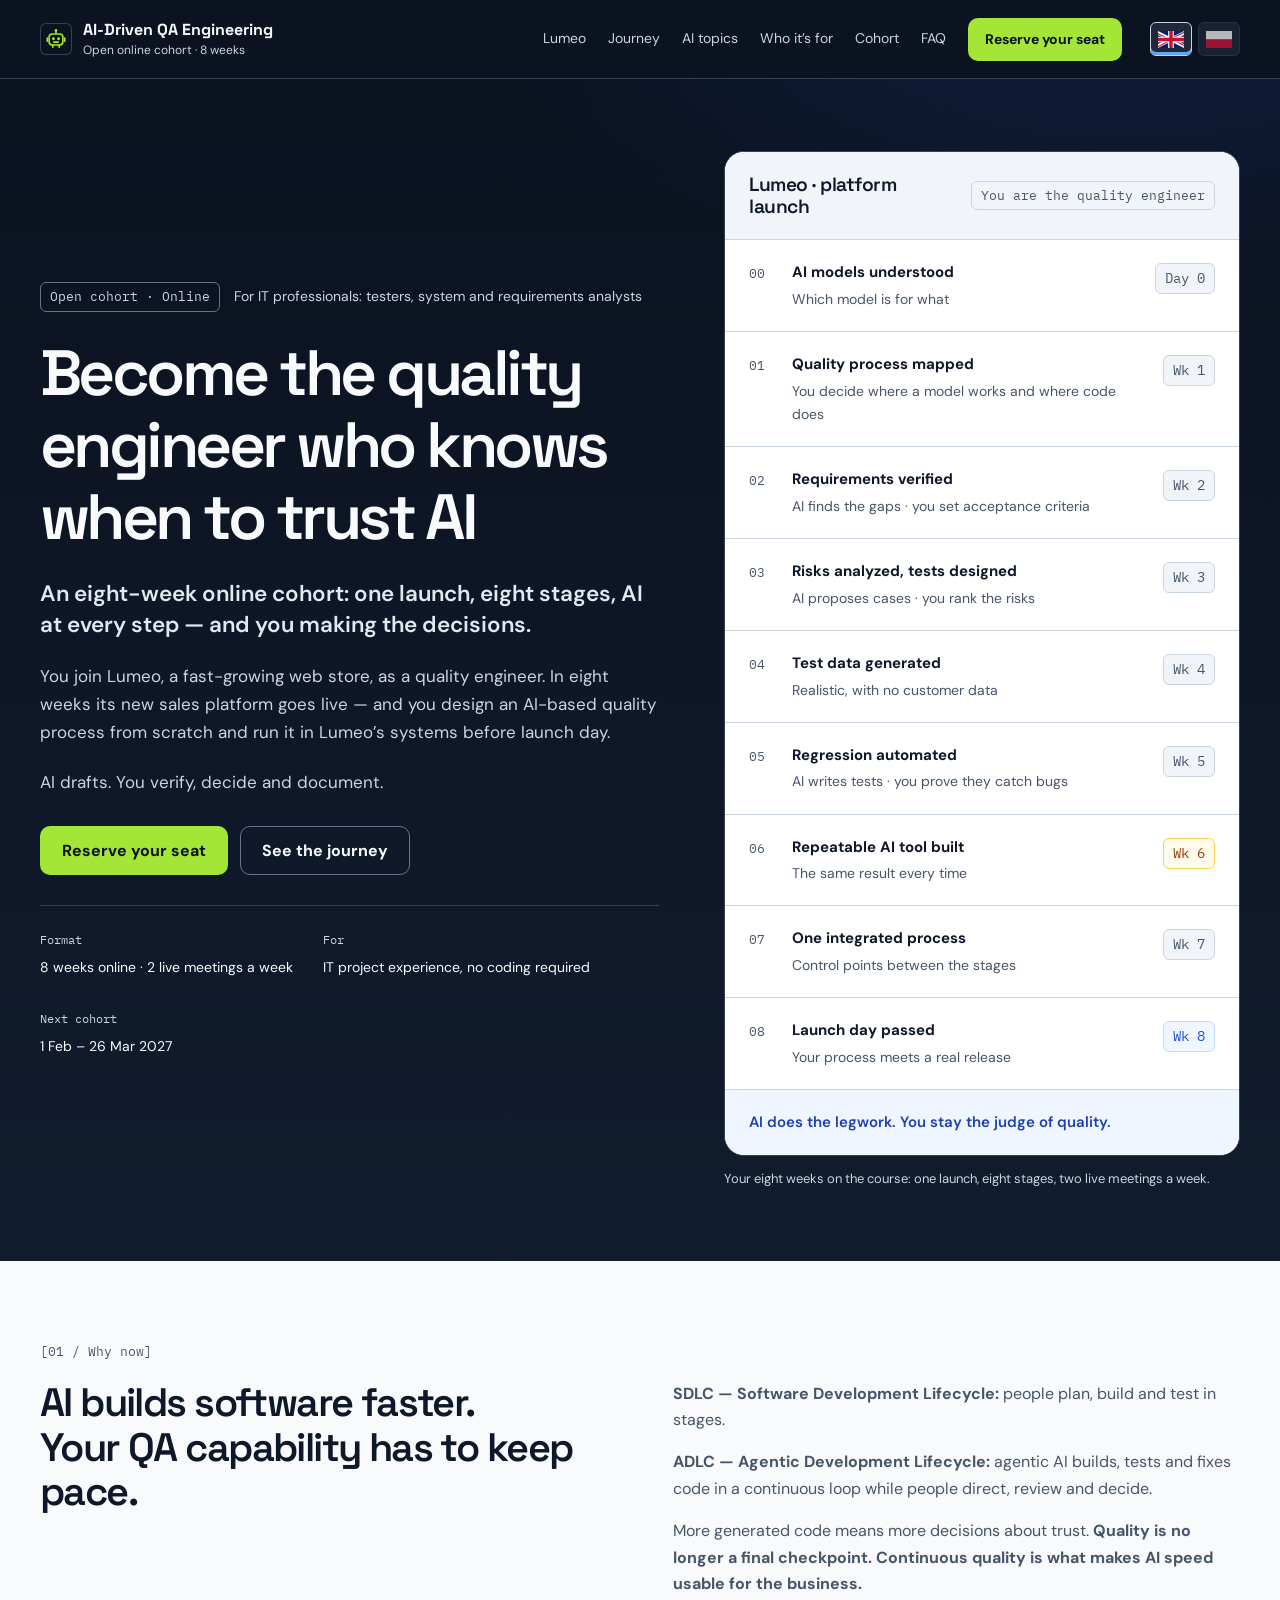
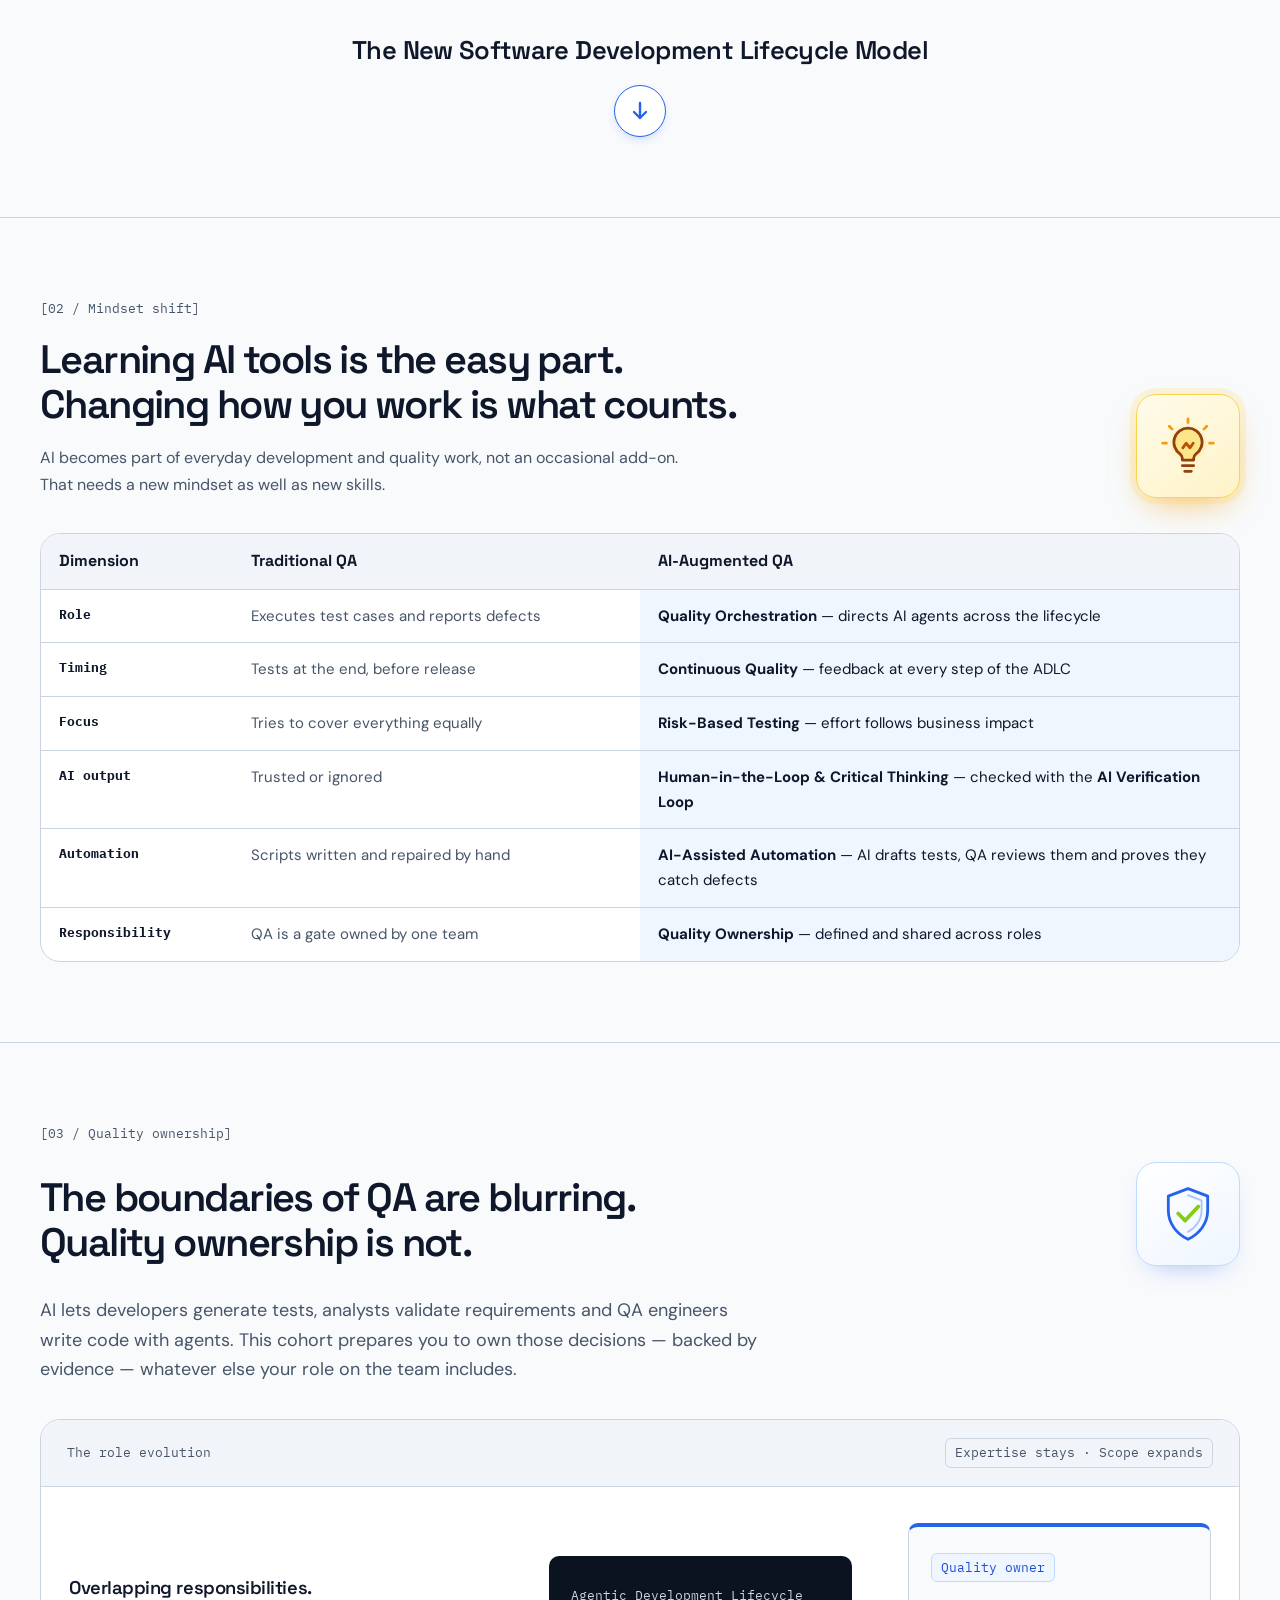
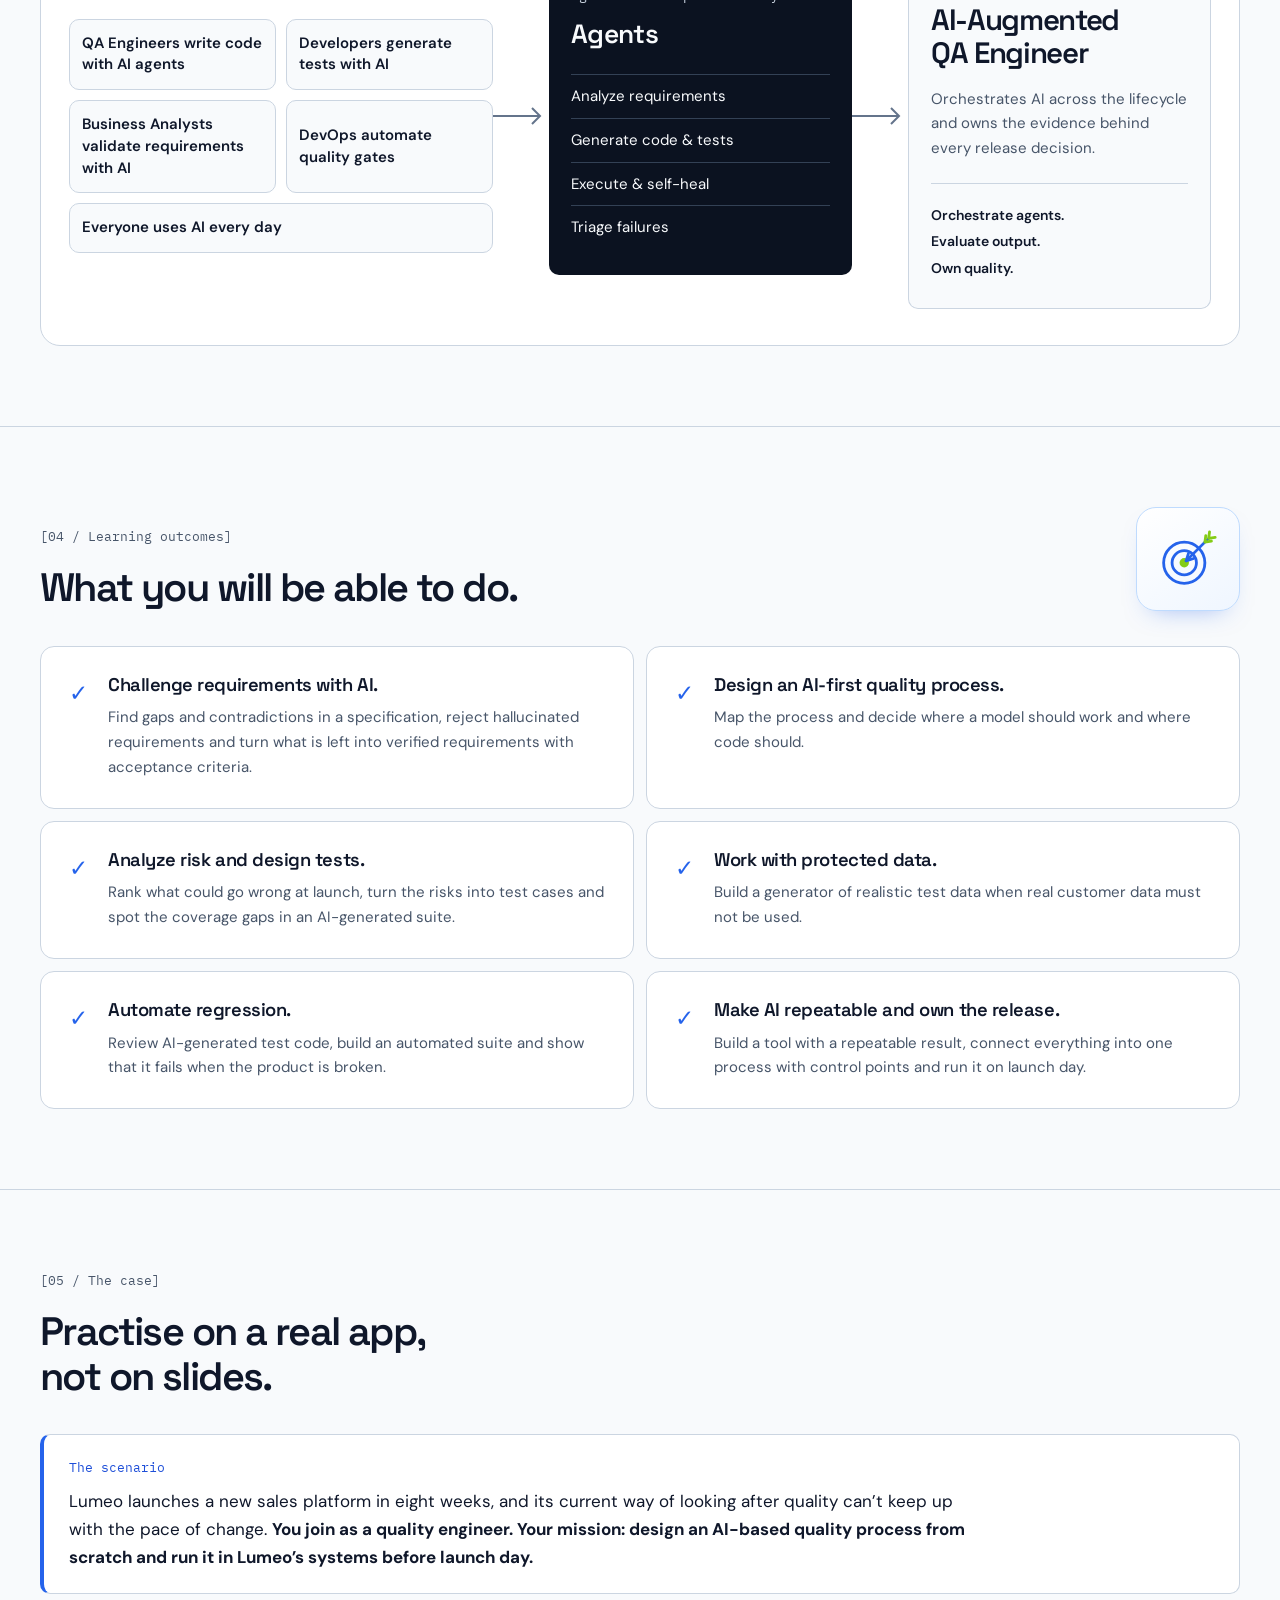
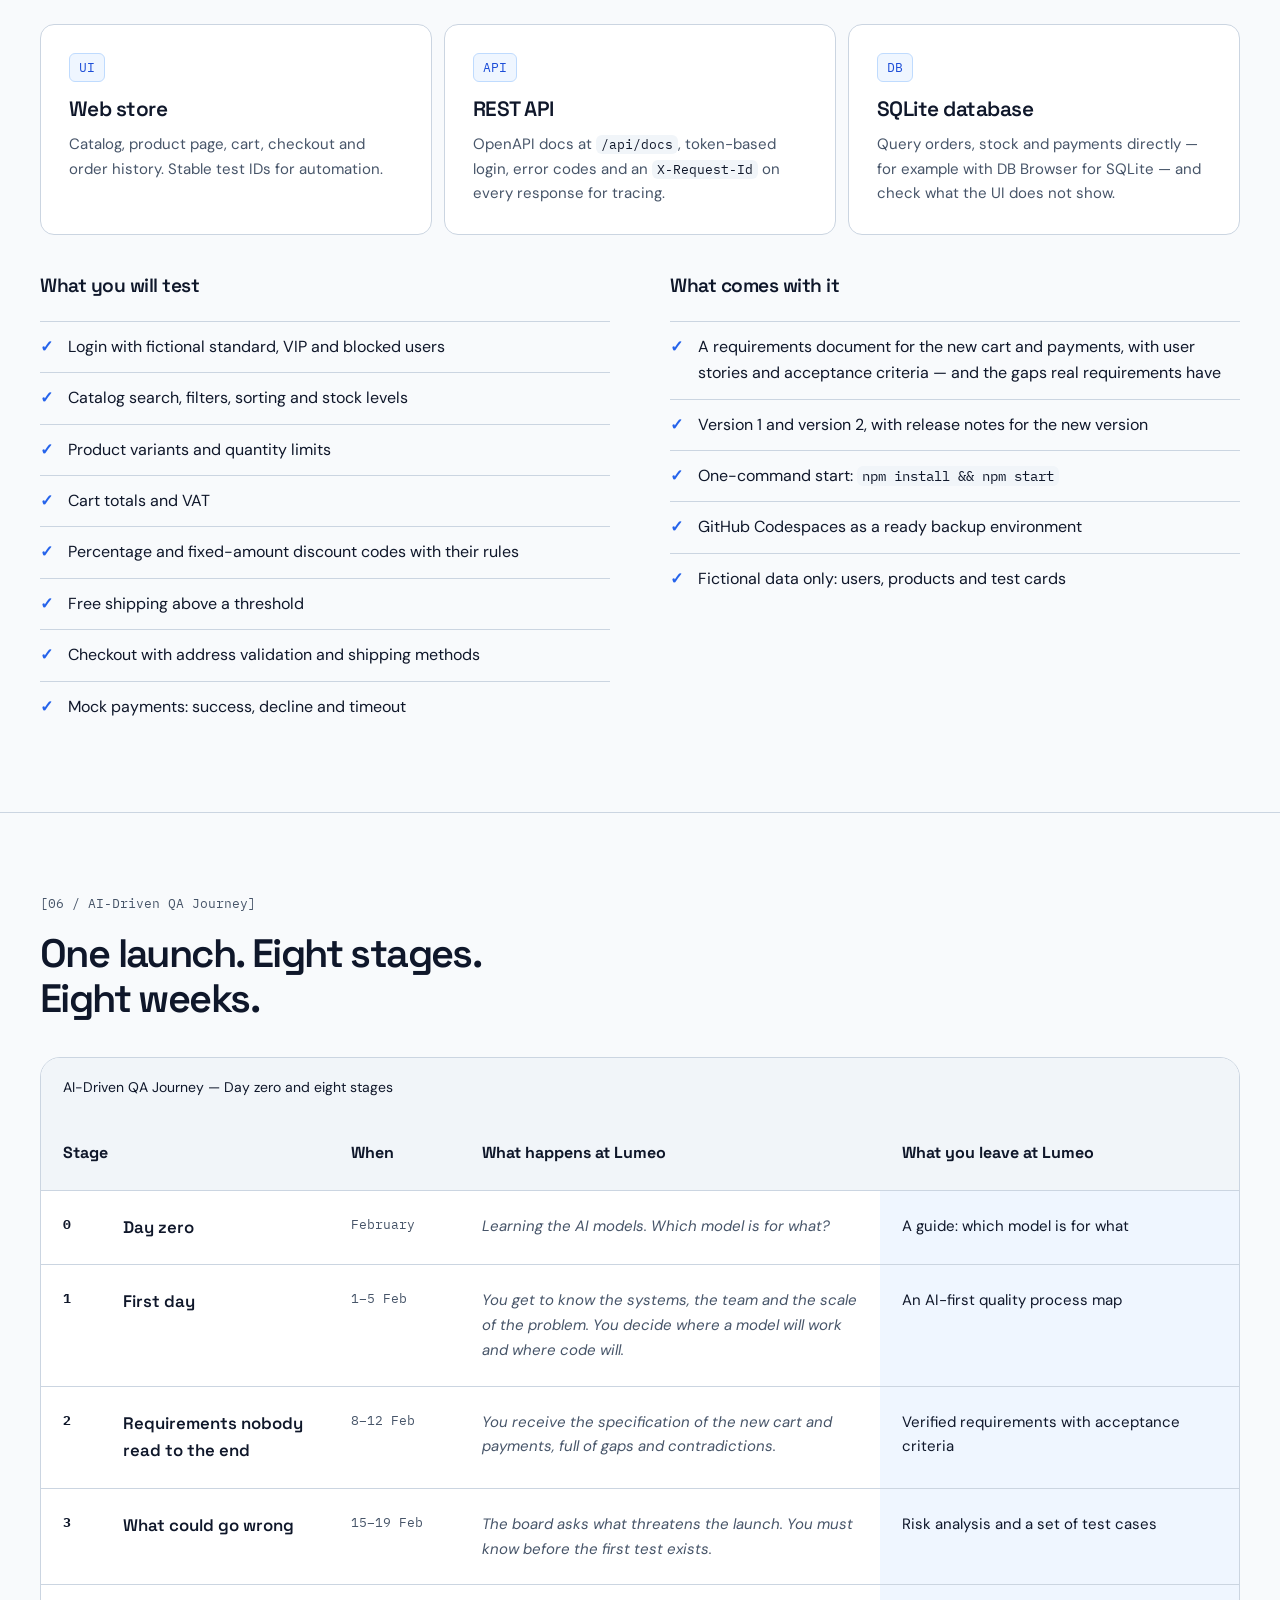
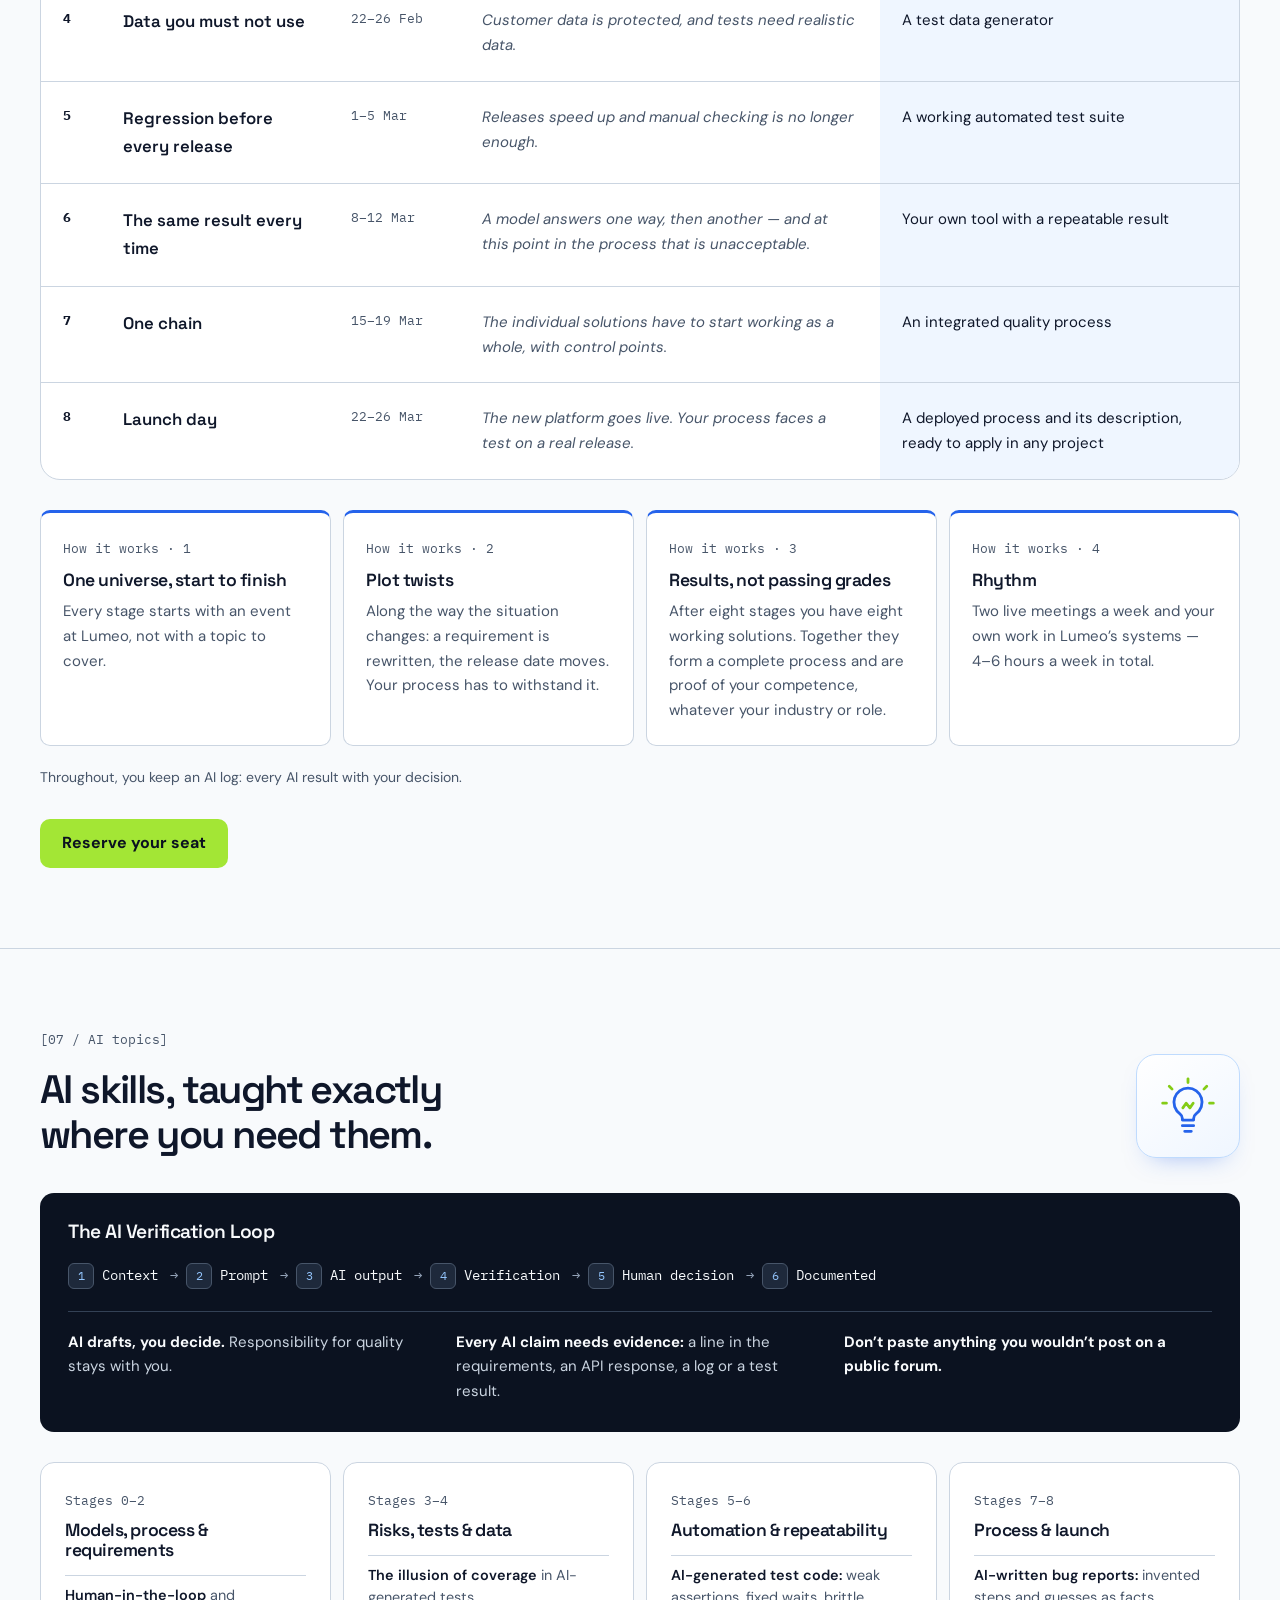
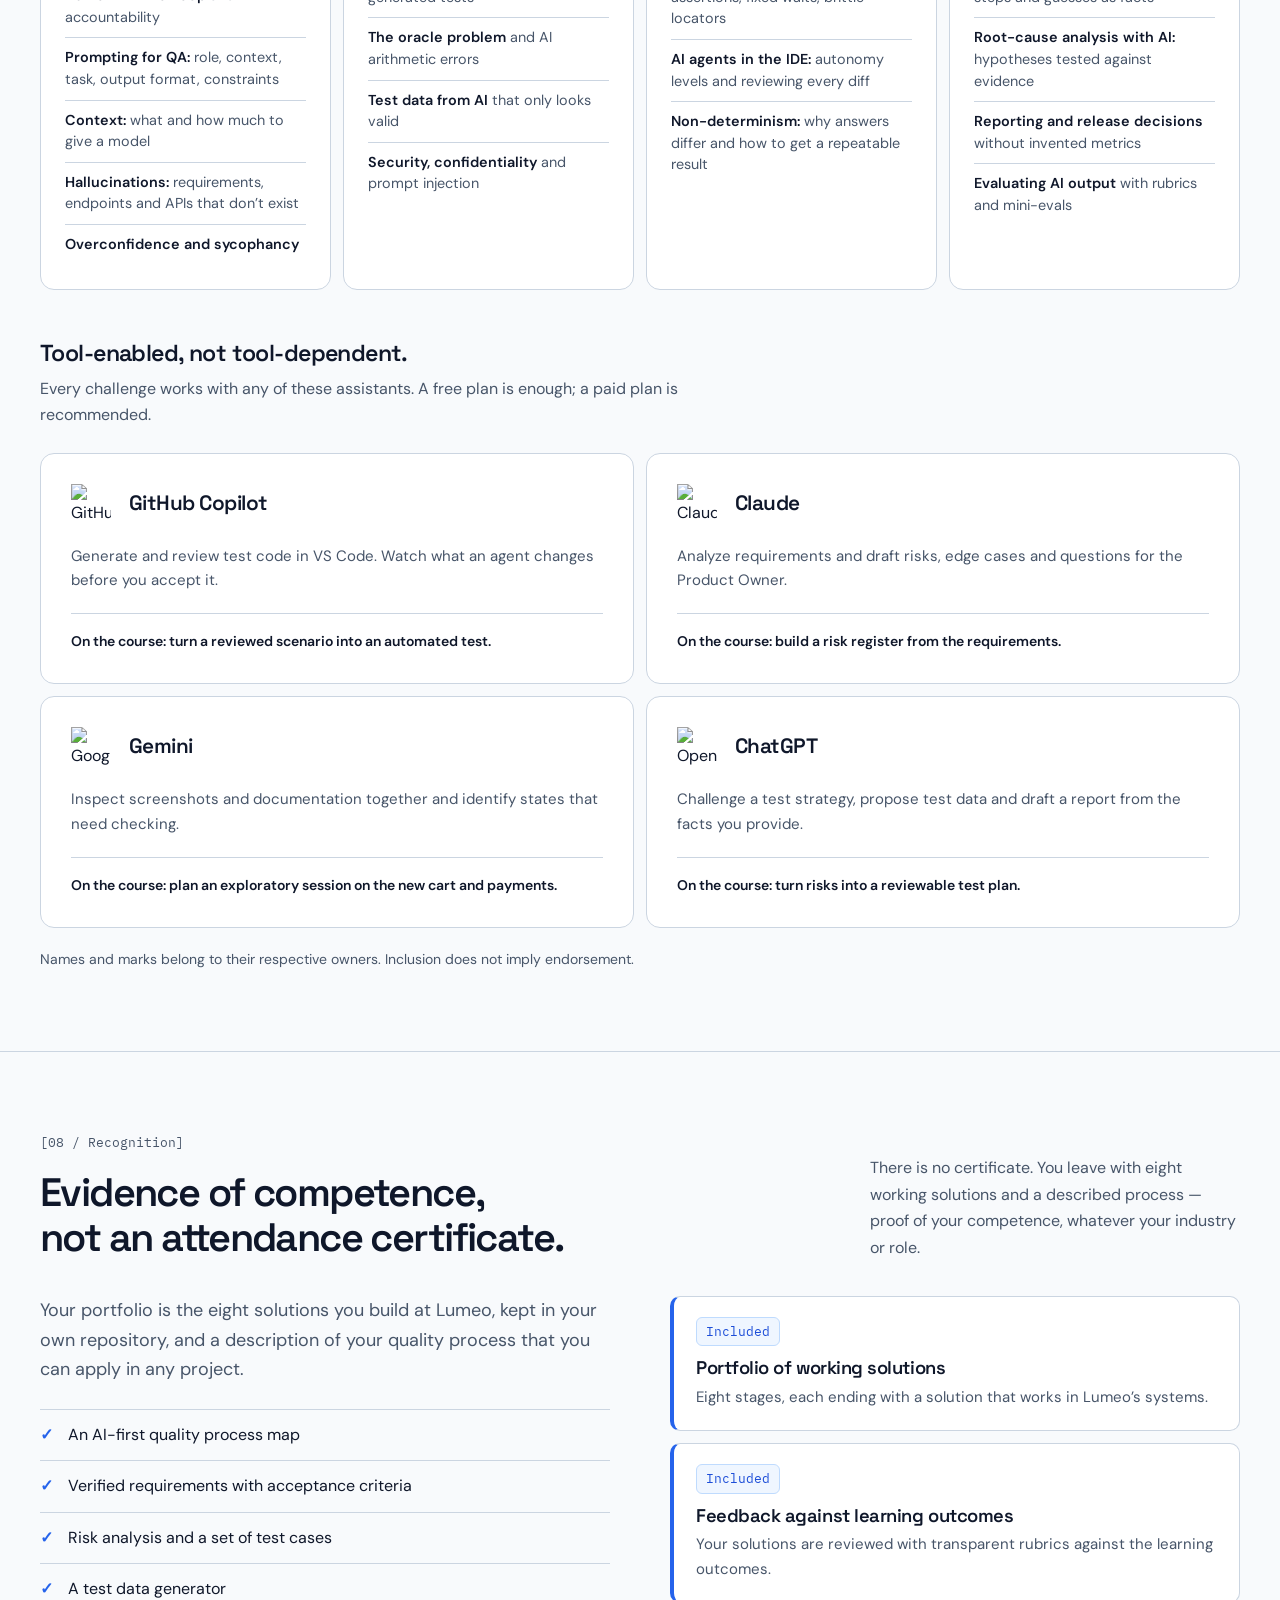
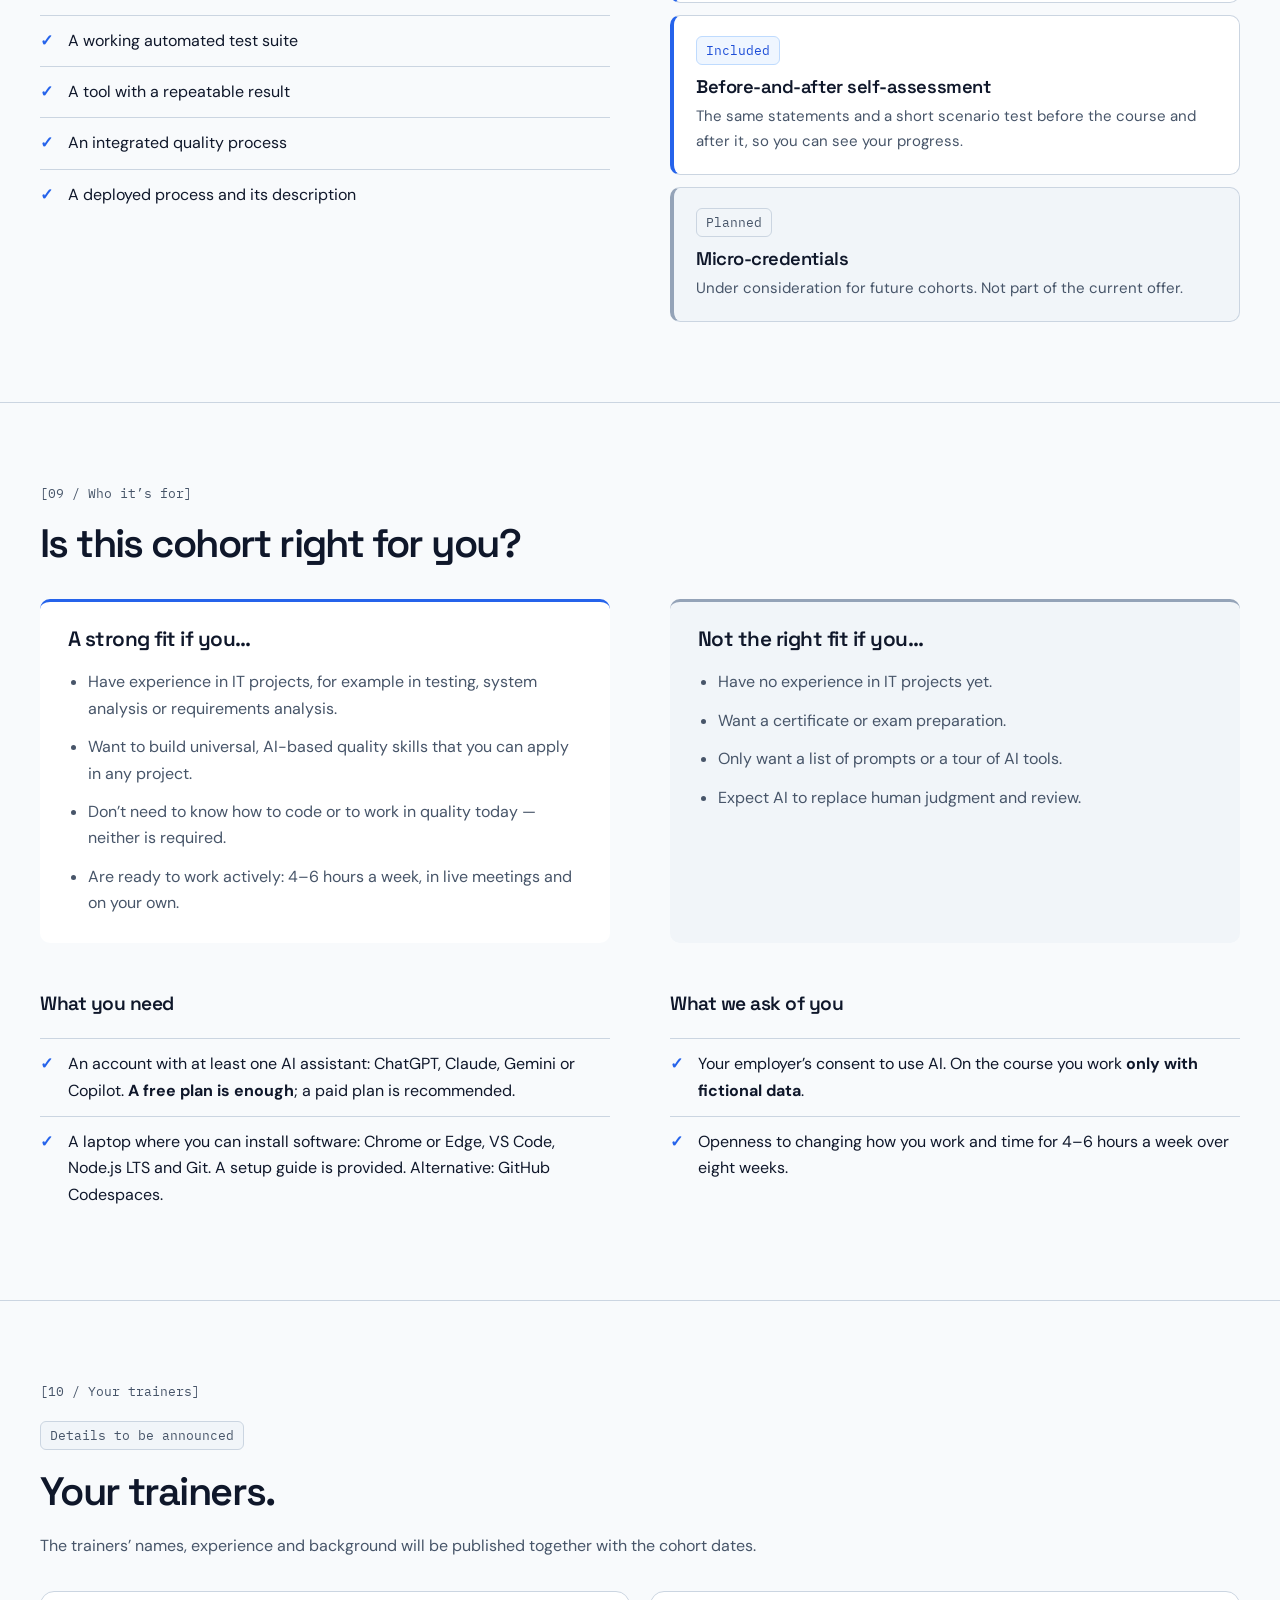
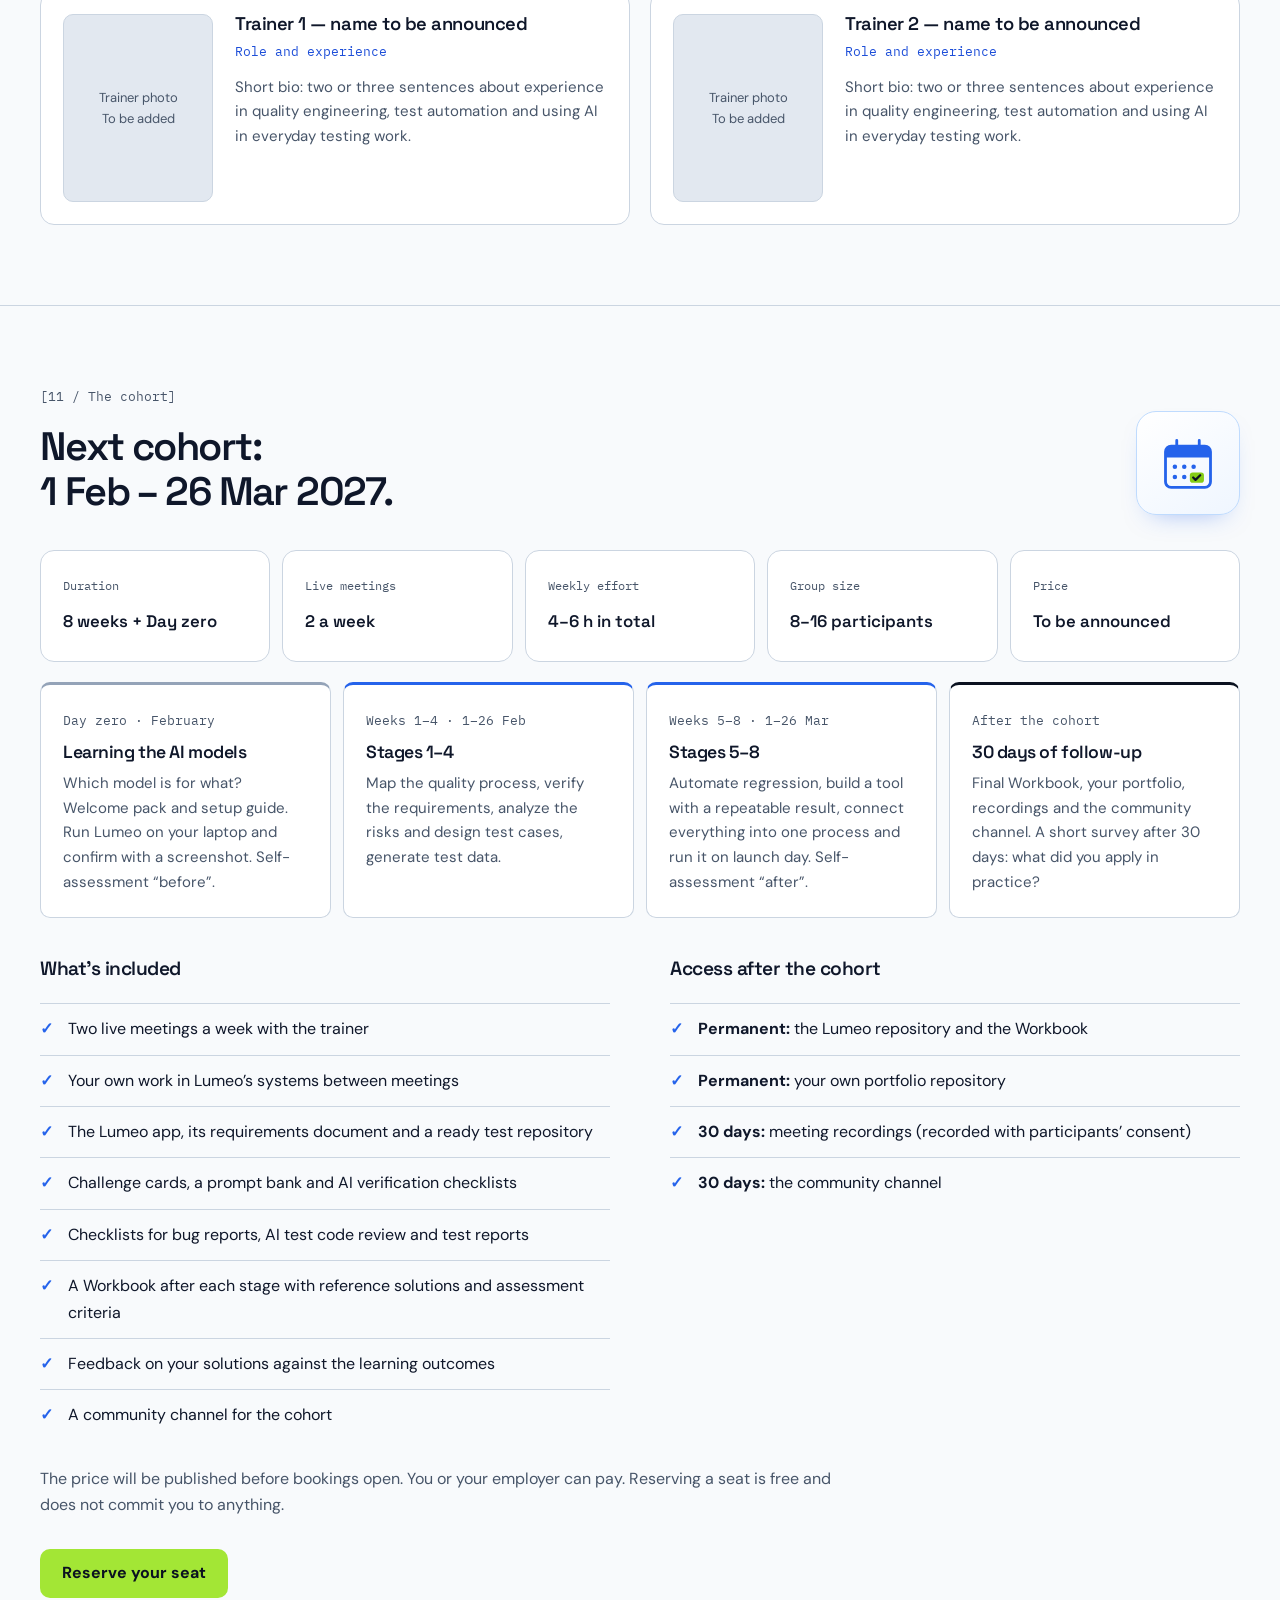
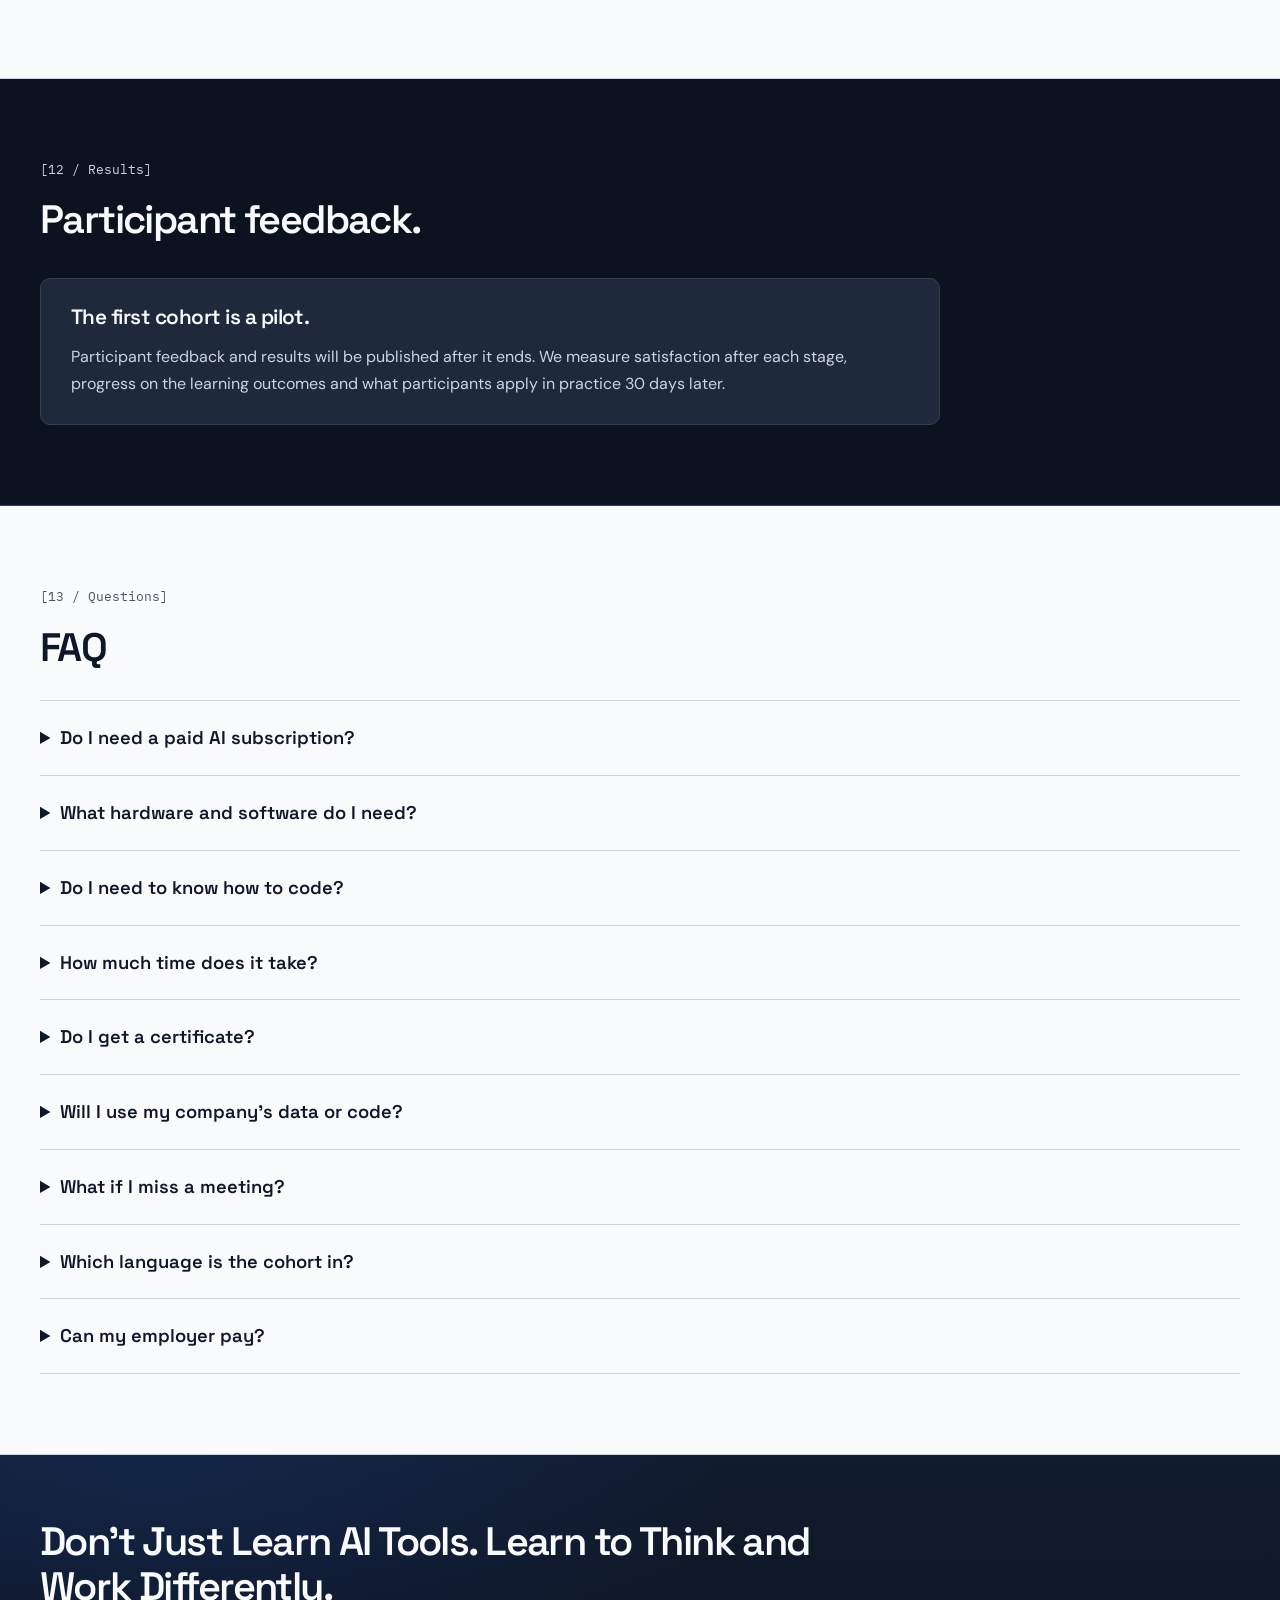
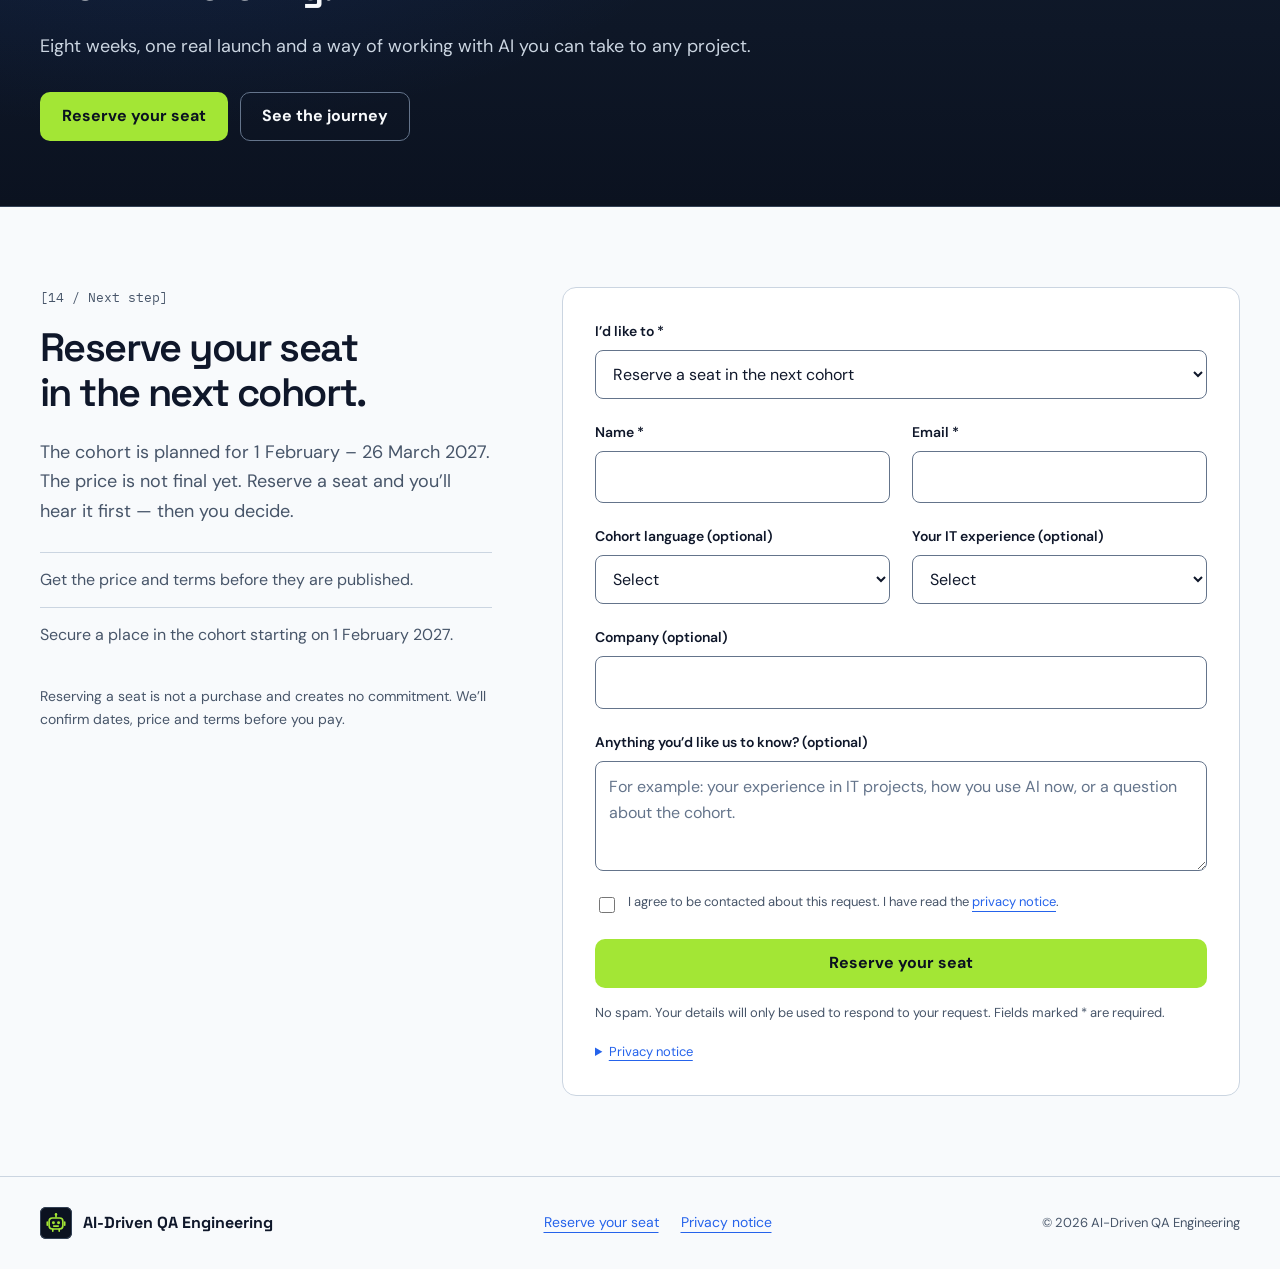
==== index.html @ 4d5a1b52 "Move mindset intro under heading; add bulb and quality icons - Mindset intro now sits under the sect" ====
<!doctype html>
<html lang="en">
<head>
<meta charset="utf-8">
<meta name="viewport" content="width=device-width,initial-scale=1">
<title>AI-Driven QA Engineering | 8-Week Online Cohort for IT Professionals</title>
<meta name="description" content="An eight-week online cohort for people with IT project experience. Join Lumeo, a fast-growing web store, as a quality engineer and build an AI-based quality process from scratch before the platform launches.">
<meta name="theme-color" content="#0B1220">
<meta property="og:title" content="AI-Driven QA Engineering — 8-week online cohort">
<meta property="og:description" content="Don’t just learn AI tools. Learn to think and work differently. One launch, eight stages and AI at every step of the quality process.">
<meta property="og:type" content="website">
<link rel="icon" type="image/svg+xml" href="data:image/svg+xml,%3Csvg xmlns='http://www.w3.org/2000/svg' viewBox='0 0 32 32'%3E%3Crect width='32' height='32' rx='7' fill='%230B1220'/%3E%3Cg fill='none' stroke='%23A3E635' stroke-width='2.2' stroke-linecap='round'%3E%3Cpath d='M16 4v4'/%3E%3Crect x='7' y='9' width='18' height='14' rx='4'/%3E%3Cpath d='M13 19h6M10 23v3M22 23v3'/%3E%3C/g%3E%3Ccircle cx='12.5' cy='15' r='1.9' fill='%23A3E635'/%3E%3Ccircle cx='19.5' cy='15' r='1.9' fill='%23A3E635'/%3E%3C/svg%3E">
<link rel="preconnect" href="https://fonts.googleapis.com">
<link rel="preconnect" href="https://fonts.gstatic.com" crossorigin>
<link href="https://fonts.googleapis.com/css2?family=DM+Sans:wght@400;500;600;700&family=Space+Grotesk:wght@400;500;600;700&family=IBM+Plex+Mono:wght@400;500&display=swap" rel="stylesheet">
<style>
:root{--navy-950:#0B1220;--navy-900:#111C2E;--slate-800:#1E293B;--slate-700:#334155;--slate-600:#475569;--slate-500:#64748B;--slate-400:#94A3B8;--slate-300:#CBD5E1;--slate-200:#E2E8F0;--slate-100:#F1F5F9;--neutral-50:#F8FAFC;--white:#FFFFFF;--ink-900:#0F172A;--blue-800:#1E40AF;--blue-700:#1D4ED8;--blue-600:#2563EB;--blue-400:#60A5FA;--blue-300:#93C5FD;--blue-200:#BFDBFE;--blue-100:#DBEAFE;--blue-50:#EFF6FF;--lime-400:#A3E635;--lime-500:#84CC16;--lime-600:#65A30D;--green-700:#15803D;--green-300:#86EFAC;--green-50:#F0FDF4;--amber-800:#92400E;--amber-700:#B45309;--amber-300:#FCD34D;--amber-50:#FFFBEB;--red-700:#B91C1C;--red-300:#FCA5A5;--red-50:#FEF2F2;--display:'Space Grotesk',sans-serif;--body:'DM Sans',sans-serif;--mono:'IBM Plex Mono',monospace;--radius-xs:6px;--radius-sm:8px;--radius-md:10px;--radius-lg:14px;--radius-xl:20px;--radius-control:var(--radius-md);--radius-input:var(--radius-sm);--transition:200ms ease}
:root,.output-board{--background-primary:var(--neutral-50);--background-secondary:var(--slate-100);--surface-primary:var(--white);--surface-secondary:var(--slate-100);--text-primary:var(--ink-900);--text-secondary:var(--slate-600);--text-inverse:var(--neutral-50);--border-default:var(--slate-300);--border-hover:var(--slate-400);--action-primary:var(--lime-400);--action-primary-hover:var(--lime-500);--action-primary-active:var(--lime-600);--action-primary-text:var(--navy-950);--action-secondary:var(--white);--action-secondary-text:var(--ink-900);--action-secondary-border:var(--slate-400);--action-secondary-hover:var(--slate-100);--action-secondary-border-hover:var(--slate-600);--action-secondary-active:var(--slate-200);--action-disabled:var(--slate-200);--action-disabled-text:var(--slate-600);--action-disabled-border:var(--slate-300);--link-default:var(--blue-600);--link-hover:var(--blue-700);--accent:var(--blue-600);--accent-strong:var(--blue-700);--accent-subtle:var(--blue-50);--accent-border:var(--blue-200);--focus-ring:var(--blue-600);--input-bg:var(--white);--input-fg:var(--ink-900);--input-placeholder:var(--slate-500);--input-border:var(--slate-500);--input-border-hover:var(--slate-600);--input-border-focus:var(--blue-600);--input-border-error:var(--red-700);--input-disabled-bg:var(--slate-100);--input-disabled-fg:var(--slate-600);--status-success:var(--green-700);--status-success-bg:var(--green-50);--status-success-border:var(--green-300);--status-warning:var(--amber-800);--status-warning-bg:var(--amber-50);--status-warning-border:var(--amber-300);--status-warning-accent:var(--amber-700);--status-error:var(--red-700);--status-error-bg:var(--red-50);--status-error-border:var(--red-300);--status-info:var(--blue-600);--status-info-bg:var(--blue-50);--status-info-border:var(--blue-300)}
.output-board{color:var(--text-primary)}
.header,.hero,.dark,.closing,.builder-engine,.human-direction,.loop-panel{--background-primary:var(--navy-950);--background-secondary:var(--navy-900);--surface-primary:var(--slate-800);--surface-secondary:var(--navy-900);--text-primary:var(--neutral-50);--text-secondary:var(--slate-300);--border-default:var(--slate-700);--border-hover:var(--slate-500);--action-secondary:transparent;--action-secondary-text:var(--neutral-50);--action-secondary-border:var(--slate-500);--action-secondary-hover:var(--slate-800);--action-secondary-border-hover:var(--slate-300);--action-secondary-active:var(--slate-700);--action-disabled:var(--slate-700);--action-disabled-text:var(--slate-300);--action-disabled-border:var(--slate-500);--link-default:var(--blue-400);--link-hover:var(--blue-300);--accent:var(--blue-400);--accent-strong:var(--blue-300);--accent-subtle:var(--slate-800);--accent-border:var(--slate-600);--focus-ring:var(--blue-400);--input-bg:var(--slate-800);--input-fg:var(--neutral-50);--input-placeholder:var(--slate-400);--input-border:var(--slate-500);--input-border-hover:var(--slate-300);--input-border-focus:var(--blue-400);--input-border-error:#F87171;--input-disabled-bg:var(--navy-900);--input-disabled-fg:var(--slate-400);--status-success:#4ADE80;--status-success-bg:#052E16;--status-success-border:#166534;--status-warning:#FBBF24;--status-warning-bg:#2A1A05;--status-warning-border:#92400E;--status-warning-accent:#F59E0B;--status-error:#F87171;--status-error-bg:#2A0E0E;--status-error-border:#991B1B;--status-info:var(--blue-400);--status-info-bg:#0F1E3D;--status-info-border:var(--blue-800);color:var(--text-primary)}
*{box-sizing:border-box}html{scroll-behavior:smooth;scroll-padding-top:100px}body{margin:0;background:var(--background-primary);color:var(--text-primary);font:400 1rem/1.65 var(--body)}h1,h2,h3,p{margin:0}h1,h2,h3{font-family:var(--display);line-height:1.13;font-weight:600;overflow-wrap:anywhere}h1{font-size:clamp(2.75rem,5vw,4.6rem);letter-spacing:-.055em}h2{font-size:clamp(2rem,3.1vw,3rem);letter-spacing:-.04em}h3{font-size:1.3rem;letter-spacing:-.025em}a{color:inherit;text-underline-offset:5px}button,input,select,textarea{font:inherit}button{cursor:pointer}img{max-width:100%}:focus-visible{outline:3px solid var(--focus-ring);outline-offset:4px}::selection{background:var(--blue-100);color:var(--ink-900)}.wrap{width:min(1240px,calc(100% - 80px));margin-inline:auto}.skip{position:fixed;top:-100px;left:20px;z-index:100;background:var(--white);color:var(--ink-900);padding:12px 20px;border-radius:var(--radius-control)}.skip:focus{top:12px}.label,.section-id,.badge{font-family:var(--mono);font-size:.8125rem}.label,.section-id{color:var(--text-secondary)}.section-id{display:block;margin-bottom:18px}.section-id::before{content:'['}.section-id::after{content:']'}.badge{display:inline-flex;align-items:center;padding:4px 9px;line-height:1.5;border:1px solid var(--border-default);white-space:nowrap}.badge.good{color:var(--accent-strong);background:var(--accent-subtle);border-color:var(--accent-border)}.badge.risk{color:var(--status-warning);background:var(--status-warning-bg);border-color:var(--status-warning-border)}.badge.neutral{color:var(--text-secondary);background:var(--surface-secondary)}.btn{display:inline-flex;align-items:center;justify-content:center;min-height:49px;padding:12px 21px;font-weight:700;line-height:1.3;text-decoration:none;border:1px solid transparent;background:var(--action-primary);color:var(--action-primary-text);border-radius:var(--radius-control);transition:background-color var(--transition),border-color var(--transition),color var(--transition)}.btn:hover{background:var(--action-primary-hover)}.btn:active{background:var(--action-primary-active)}.btn:disabled,.btn[aria-disabled="true"]{background:var(--action-disabled);color:var(--action-disabled-text);border-color:var(--action-disabled-border);cursor:not-allowed}.btn-secondary{background:var(--action-secondary);color:var(--action-secondary-text);border-color:var(--action-secondary-border)}.btn-secondary:hover{background:var(--action-secondary-hover);border-color:var(--action-secondary-border-hover)}.btn-secondary:active{background:var(--action-secondary-active)}.button-row{display:flex;flex-wrap:wrap;gap:12px;margin-top:30px}.section{padding:80px 0;border-bottom:1px solid var(--border-default)}.section-head{display:flex;gap:48px;justify-content:space-between;align-items:end;margin-bottom:35px}.section-head h2{max-width:740px}.section-head p{max-width:370px;color:var(--text-secondary)}.lede{font-size:1.125rem;color:var(--text-secondary);max-width:720px;margin-top:22px}.fine{font-size:.875rem;color:var(--text-secondary)}.split{display:grid;grid-template-columns:1fr 1fr;gap:60px}.split>*,.hero-grid>*,.contact-grid>*{min-width:0}.dark{background:var(--background-primary)}p+p{margin-top:16px}
.header{position:sticky;top:0;z-index:20;background:var(--navy-950);border-bottom:1px solid var(--border-default)}.header-inner{min-height:78px;display:flex;gap:28px;align-items:center}.brand{display:flex;align-items:center;gap:11px;text-decoration:none;font-family:var(--display);font-weight:700;line-height:1.2}.brand-symbol{display:grid;place-items:center;width:32px;height:32px;flex-shrink:0;background:var(--navy-950);color:var(--lime-400);box-shadow:inset 0 0 0 1px var(--slate-700);font-size:21px}.brand small{display:block;color:var(--text-secondary);font-size:.75rem;font-family:var(--body);font-weight:400;margin-top:4px}.nav{display:flex;align-items:center;gap:22px;flex:1}.nav-links{display:flex;gap:22px;margin-left:auto}.nav-links a{font-size:.875rem;text-decoration:none;color:var(--text-secondary);transition:color var(--transition)}.nav-links a:hover{color:var(--text-primary);text-decoration:underline}.nav-links a:active{color:var(--link-hover)}.nav .btn{font-size:.875rem;min-height:43px;padding:10px 16px}.nav-toggle{display:none;margin-left:auto;padding:9px 13px;background:transparent;color:var(--text-primary);border:1px solid var(--border-hover);border-radius:var(--radius-control);transition:background-color var(--transition),border-color var(--transition)}.nav-toggle:hover{background:var(--slate-800);border-color:var(--slate-300)}
.hero{padding:72px 0;background:radial-gradient(1100px 560px at 88% -12%,rgba(37,99,235,.18),transparent 62%),linear-gradient(180deg,var(--navy-950) 0%,var(--navy-900) 100%)}.hero-grid{display:grid;grid-template-columns:1.2fr 1fr;gap:65px;align-items:center}.hero-intake{display:flex;flex-wrap:wrap;align-items:center;gap:14px;margin-bottom:25px;color:var(--text-secondary);font-size:.875rem}.hero-intake .badge{color:var(--text-secondary);border-color:var(--border-hover);background:transparent}.hero h2{font-family:var(--body);font-size:1.4rem;line-height:1.4;letter-spacing:0;margin-top:24px;color:var(--slate-200)}.hero .lede{color:var(--text-secondary);font-size:1.0625rem}.hero-facts{display:flex;gap:30px;flex-wrap:wrap;margin:30px 0 0;padding:24px 0 0;border-top:1px solid var(--border-default)}.hero-facts dt{font-family:var(--mono);font-size:.75rem;color:var(--text-secondary)}.hero-facts dd{margin:6px 0 0;font-size:.875rem}.hero-note{font-size:.8125rem;color:var(--text-secondary);margin-top:17px}.output-board{background:var(--surface-primary);border:1px solid var(--slate-700)}.output-board header{padding:22px 24px;background:var(--surface-secondary);border-bottom:1px solid var(--border-default);display:flex;justify-content:space-between;align-items:center;gap:12px}.output-board h3{font-size:1.2rem}.board-list{padding:0;margin:0;list-style:none;counter-reset:output}.board-list li{padding:20px 24px;border-bottom:1px solid var(--border-default);display:grid;grid-template-columns:28px 1fr;gap:15px;counter-increment:output}.board-list li::before{content:counter(output,decimal-leading-zero);font-family:var(--mono);font-size:.8125rem;color:var(--text-secondary);margin-top:3px}.board-list strong{display:block;font-size:.9375rem}.board-list span{display:block;font-size:.875rem;color:var(--text-secondary);margin-top:3px}.board-result{padding:20px 24px;background:var(--accent-subtle);color:var(--blue-800);font-weight:600;font-size:.9375rem}.board-caption{margin-top:12px;font-size:.8125rem;color:var(--text-secondary)}
.why-copy{display:grid;grid-template-columns:1fr 1fr;gap:65px}.why-copy>div{color:var(--text-secondary)}.role-intro{margin-bottom:30px}.outcomes{display:grid;grid-template-columns:1fr 1fr;gap:12px;list-style:none;margin:30px 0 0;padding:0}.outcomes li{display:flex;gap:20px;padding:28px;border:1px solid var(--border-default);border-radius:var(--radius-lg);background:var(--surface-primary)}.outcomes li:last-child{grid-column:1/-1}.outcomes .check{font-size:23px;color:var(--accent);flex-shrink:0}.outcomes h3{font-size:1.15rem}.outcomes p{font-size:.9375rem;color:var(--text-secondary);margin-top:10px}.table-scroll{overflow:auto;border:1px solid var(--border-default);background:var(--surface-primary);margin-top:30px}table{border-collapse:collapse;width:100%;text-align:left;min-width:700px}caption{padding:18px 22px;background:var(--surface-secondary);text-align:left;font-size:.875rem}th,td{padding:23px 22px;border-bottom:1px solid var(--border-default);vertical-align:top}thead th{font-family:var(--display);background:var(--surface-secondary)}tbody th{width:10%;font-family:var(--mono);font-size:.8125rem}tbody td:nth-child(2){width:36%;font-family:var(--display);font-weight:600;font-size:1.05rem}tbody td:last-child{background:var(--accent-subtle);font-size:.9375rem}tbody tr:last-child>*{border-bottom:0}.curriculum-note{margin-top:20px;font-size:.875rem;color:var(--text-secondary)}
.tools{display:grid;grid-template-columns:1fr 1fr;gap:12px}.tool{padding:30px;border:1px solid var(--border-default);border-radius:var(--radius-lg);background:var(--surface-primary)}.tool-title{display:flex;align-items:center;gap:18px;margin-bottom:20px}.tool img{width:40px;height:40px;object-fit:contain;flex-shrink:0}.tool p{color:var(--text-secondary);font-size:.9375rem}.tool .use{border-top:1px solid var(--border-default);margin-top:20px;padding-top:16px;font-size:.875rem;font-weight:600}.fit-panel{border-top:3px solid var(--accent);padding:26px 28px;background:var(--surface-primary)}.fit-panel.secondary{border-color:var(--slate-400);background:var(--surface-secondary)}.fit-panel h3{margin-bottom:18px}.fit-panel ul{margin:0;padding-left:20px;color:var(--text-secondary)}.fit-panel li{margin-top:12px}.trainers-head{max-width:760px}.trainers-head .badge{margin-bottom:20px}.trainers-head p{margin-top:18px;color:var(--text-secondary)}.trainers{display:grid;grid-template-columns:1fr 1fr;gap:20px;margin-top:32px}.trainer{display:grid;grid-template-columns:150px 1fr;gap:22px;align-items:start;padding:22px;background:var(--surface-primary);border:1px solid var(--border-default);border-radius:var(--radius-lg)}.trainer .photo-slot{aspect-ratio:4/5;width:100%;max-width:none;padding:12px;font-size:.8125rem}.trainer h3{font-size:1.15rem}.trainer-role{margin-top:6px;font-family:var(--mono);font-size:.8125rem;color:var(--accent-strong)}.trainer-copy p:last-child{margin-top:12px;color:var(--text-secondary);font-size:.9375rem}.head-icon{flex-shrink:0;display:grid;place-items:center;width:104px;height:104px;border-radius:var(--radius-xl);background:linear-gradient(145deg,var(--white) 0%,var(--blue-50) 100%);border:1px solid var(--blue-200);color:var(--blue-600);box-shadow:0 12px 26px -16px rgba(37,99,235,.5)}.head-icon svg{width:60px;height:60px}.section-head .head-lede{margin-top:18px;max-width:640px;color:var(--text-secondary)}.head-icon--glow{background:linear-gradient(145deg,#FFFBEB 0%,#FEF3C7 100%);border-color:#FCD34D;color:#92400E;box-shadow:0 0 0 6px rgba(252,211,77,.18),0 14px 34px -12px rgba(245,158,11,.65);animation:bulb-pulse 2.8s ease-in-out infinite}.head-icon--glow .bulb-halo{transform-origin:32px 29px;animation:bulb-halo 2.8s ease-in-out infinite}@keyframes bulb-pulse{0%,100%{box-shadow:0 0 0 6px rgba(252,211,77,.14),0 14px 34px -12px rgba(245,158,11,.55)}50%{box-shadow:0 0 0 12px rgba(252,211,77,.26),0 18px 44px -10px rgba(245,158,11,.8)}}@keyframes bulb-halo{0%,100%{opacity:.7;transform:scale(.92)}50%{opacity:1;transform:scale(1.06)}}@media(prefers-reduced-motion:reduce){.head-icon--glow,.head-icon--glow .bulb-halo{animation:none}}.hi-accent-fill{fill:var(--lime-500)}.hi-accent-stroke{stroke:var(--lime-500)}.photo-slot{aspect-ratio:4/5;background:var(--slate-200);border:1px solid var(--border-default);display:grid;place-items:center;color:var(--text-secondary);font-size:.9375rem;text-align:center;padding:20px}.launch-facts{display:grid;grid-template-columns:repeat(5,1fr);gap:12px;margin:30px 0 0}.launch-facts>div{padding:25px 22px;border:1px solid var(--border-default);border-radius:var(--radius-lg);background:var(--surface-primary)}.launch-facts dt{font-family:var(--mono);font-size:.75rem;color:var(--text-secondary);margin-bottom:12px}.launch-facts dd{margin:0;font-family:var(--display);font-size:1.05rem;font-weight:600}.pricing-note{margin-top:25px;max-width:800px;color:var(--text-secondary)}.feedback-pending{padding:27px 30px;border:1px solid var(--border-default);background:var(--surface-primary);max-width:900px}.feedback-pending h3{margin-bottom:15px}.feedback-pending p{color:var(--text-secondary)}.faq-list{border-top:1px solid var(--border-default)}.faq-list details{border-bottom:1px solid var(--border-default);padding:24px 0}.faq-list summary{cursor:pointer;font-family:var(--display);font-size:1.15rem;font-weight:600;line-height:1.4;transition:color var(--transition)}.faq-list summary:hover{color:var(--link-default)}.faq-list p{max-width:850px;color:var(--text-secondary);margin-top:18px}.closing{padding:65px 0;background:radial-gradient(900px 420px at 12% 0%,rgba(37,99,235,.14),transparent 65%),linear-gradient(180deg,var(--navy-900) 0%,var(--navy-950) 100%);border-bottom:1px solid var(--border-default)}.closing .lede{color:var(--text-secondary)}.closing h2{max-width:850px}
.contact-grid{display:grid;grid-template-columns:.8fr 1.2fr;gap:70px}.contact-points{margin:25px 0 0;padding:0;list-style:none;color:var(--text-secondary)}.contact-points li{padding:14px 0;border-top:1px solid var(--border-default)}.form{border:1px solid var(--border-default);padding:32px;background:var(--surface-primary)}.form-grid{display:grid;grid-template-columns:1fr 1fr;gap:22px}.field{display:flex;flex-direction:column;gap:7px}.field label{font-size:.875rem;font-weight:600;color:var(--text-primary)}.field input,.field select,.field textarea{width:100%;min-width:0;padding:12px 13px;min-height:48px;border:1px solid var(--input-border);background:var(--input-bg);color:var(--input-fg);border-radius:var(--radius-input);transition:border-color var(--transition),background-color var(--transition)}.field input::placeholder,.field textarea::placeholder{color:var(--input-placeholder);opacity:1}.field :is(input,select,textarea):hover{border-color:var(--input-border-hover)}.field :is(input,select,textarea):focus-visible{border-color:var(--input-border-focus);outline-offset:2px}.field :is(input,select,textarea):user-invalid,.field :is(input,select,textarea)[aria-invalid="true"]{border-color:var(--input-border-error)}.field :is(input,select,textarea):disabled{background:var(--input-disabled-bg);color:var(--input-disabled-fg);border-color:var(--border-default);cursor:not-allowed}.field textarea{resize:vertical;min-height:110px}.field-wide{grid-column:1/-1}.consent{display:flex;align-items:start;gap:10px;font-size:.8125rem;margin-top:20px;color:var(--text-secondary)}.consent input{margin-top:6px;accent-color:var(--blue-600);width:16px;height:16px;flex-shrink:0}.form .btn{width:100%;margin-top:23px}.form-note{font-size:.8125rem;color:var(--text-secondary);margin-top:14px}.form-message{padding:15px;font-size:.9375rem;margin-top:20px;border:1px solid var(--border-default)}.form-message.error{color:var(--status-error);background:var(--status-error-bg);border-color:var(--status-error-border);border-left-width:4px}.form-message.success{color:var(--status-success);background:var(--status-success-bg);border-color:var(--status-success-border);border-left-width:4px}.form-message:empty{display:none}.form button:disabled{cursor:progress}.honeypot{display:none!important}.privacy{margin-top:18px;font-size:.8125rem;color:var(--text-secondary)}.privacy summary{cursor:pointer;color:var(--link-default);text-decoration:underline;text-underline-offset:4px}.privacy summary:hover{color:var(--link-hover)}.privacy a,.consent a,.footer-links a{color:var(--link-default);transition:color var(--transition)}.privacy a:hover,.consent a:hover,.footer-links a:hover{color:var(--link-hover)}.privacy p{margin-top:12px}.footer{padding:30px 0}.footer-inner{display:flex;justify-content:space-between;align-items:center;gap:25px}.footer-links{display:flex;gap:22px;font-size:.875rem}.footer .fine{font-size:.8125rem}
@media(max-width:1180px){.wrap{width:calc(100% - 56px)}.hero-grid{gap:40px}.nav-links{gap:15px}.brand small{display:none}.launch-facts{grid-template-columns:repeat(3,1fr)}}
@media(max-width:980px){.nav-toggle{display:block}.nav{display:none;position:absolute;top:100%;left:0;right:0;padding:24px 28px;background:var(--background-secondary);border-bottom:1px solid var(--border-default);box-shadow:0 12px 24px rgba(2,6,23,.35)}.nav.is-open{display:flex;align-items:start;flex-direction:column}.nav-links{display:grid;grid-template-columns:1fr 1fr;gap:0;margin:0;width:100%}.nav-links a{padding:10px 0;font-size:1rem}.hero-grid{grid-template-columns:1fr 1fr;gap:30px}.section{padding:60px 0}.section-head{gap:30px}.split,.why-copy{gap:30px}.contact-grid{grid-template-columns:1fr;gap:35px}.trainers{grid-template-columns:1fr}}
@media(max-width:720px){.wrap{width:calc(100% - 36px)}.header-inner{min-height:68px}.brand{font-size:.9375rem}.brand small{display:block;font-size:.6875rem}.hero{padding:42px 0}.hero-grid,.split,.why-copy{grid-template-columns:1fr}.hero h2{font-size:1.2rem}.hero-grid{gap:35px}.hero-facts{gap:20px}.section{padding:50px 0}.section-head{display:block}.section-head p{margin-top:20px;max-width:none}.outcomes{grid-template-columns:1fr}.outcomes li:last-child{grid-column:auto}.outcomes li{padding:23px}.tools{grid-template-columns:1fr}.tool{padding:25px}.trainer{grid-template-columns:110px 1fr;gap:16px;padding:18px}.head-icon{width:84px;height:84px;margin-top:20px}.head-icon svg{width:48px;height:48px}.launch-facts{grid-template-columns:1fr 1fr}.launch-facts>div{padding:22px}.form{padding:24px}.footer-inner{align-items:start;flex-direction:column}.closing{padding:45px 0}.feedback-pending{padding:24px}}
@media(max-width:430px){.form-grid{grid-template-columns:1fr}.form{padding:20px}.button-row{flex-direction:column;align-items:stretch}.button-row .btn{width:100%}.nav-links{grid-template-columns:1fr}.hero-facts{display:grid;grid-template-columns:1fr 1fr}.output-board header{align-items:start;flex-direction:column}.board-list li{padding:18px}.launch-facts dd{font-size:.9375rem}.brand{font-size:.875rem}}
@media(prefers-reduced-motion:reduce){html{scroll-behavior:auto}*,*::before,*::after{animation:none!important;transition:none!important}}
    .builder-map,.delivery-map{margin:34px 0 0;border:1px solid var(--border-default);background:var(--surface-primary)}.builder-map-top{display:flex;align-items:center;justify-content:space-between;gap:16px;padding:18px 26px;border-bottom:1px solid var(--border-default);background:var(--surface-secondary)}.builder-map-body{display:grid;grid-template-columns:minmax(0,1.4fr) 56px minmax(0,1fr) 56px minmax(0,1fr);align-items:center;padding:36px 28px}.role-inputs h3{margin-bottom:20px;font-size:1.15rem}.role-matrix{display:grid;grid-template-columns:1fr 1fr;gap:10px;list-style:none;margin:0;padding:0}.role-matrix li{display:flex;align-items:center;padding:13px 12px;min-height:66px;font-size:.9375rem;font-weight:600;line-height:1.45;border:1px solid var(--border-default);background:var(--background-primary)}.role-matrix li:last-child{grid-column:1/-1;min-height:50px}.map-arrow{width:56px;height:40px;color:var(--slate-500)}.builder-engine{background:var(--navy-950);padding:26px 22px;min-width:0}.builder-engine h3{margin:12px 0 24px;font-size:1.65rem}.builder-engine ul{margin:0;padding:0;list-style:none}.builder-engine li{padding:9px 0;border-top:1px solid var(--border-default);font-size:.9375rem}.builder-result{padding:26px 22px;border:1px solid var(--border-default);border-top:4px solid var(--accent);background:var(--background-primary);min-width:0}.builder-result h3{font-size:clamp(1.65rem,2.3vw,2.1rem);margin:22px 0 16px;letter-spacing:-.045em}.builder-result p{color:var(--text-secondary);font-size:.9375rem}.builder-result>div span{display:block}.builder-result>div{font-size:.875rem;font-weight:600;line-height:1.9;border-top:1px solid var(--border-default);padding-top:18px;margin-top:22px}.builder-map figcaption,.delivery-map figcaption{padding:17px 26px;border-top:1px solid var(--border-default);font-size:.875rem;color:var(--text-secondary);background:var(--background-primary)}
    .delivery-lane{padding:30px}.delivery-lane+.delivery-lane{border-top:1px solid var(--border-default)}.lane-heading{display:flex;align-items:center;justify-content:space-between;gap:25px;margin-bottom:28px}.lane-heading h3{margin-top:9px;font-size:1.45rem}.flow-steps{display:flex;gap:34px;list-style:none;margin:0;padding:0}.flow-steps li{position:relative;flex:1;min-width:0;padding:20px 17px;background:var(--background-primary);border:1px solid var(--border-default)}.flow-steps li:not(:last-child)::after{content:'';position:absolute;left:calc(100% + 5px);top:50%;width:25px;height:20px;transform:translateY(-50%);background:url("data:image/svg+xml,%3Csvg xmlns='http://www.w3.org/2000/svg' viewBox='0 0 25 20'%3E%3Cpath d='M0 10H22M16 4L22 10L16 16' fill='none' stroke='%2364748B' stroke-width='1.7'/%3E%3C/svg%3E") center/contain no-repeat}.flow-steps strong{display:block;font-family:var(--display);font-size:1.12rem;line-height:1.3;margin:15px 0 9px;overflow-wrap:anywhere}.flow-steps small{display:block;color:var(--text-secondary);font-size:.875rem;line-height:1.5}.step-label{font-family:var(--mono);font-size:.75rem;color:var(--text-secondary)}.flow-steps .qa-gate{background:var(--status-warning-bg);border-color:var(--status-warning-border);border-top:3px solid var(--status-warning-accent)}.qa-gate .step-label,.qa-gate small{color:var(--status-warning)}.lane-note{margin-top:22px;font-size:.875rem;color:var(--text-secondary)}.adlc-lane{background:var(--blue-50)}.human-direction{display:flex;gap:14px;align-items:center;padding:17px 20px;margin-bottom:25px;background:var(--navy-950)}.human-direction svg{flex-shrink:0;color:var(--blue-400)}.human-direction strong{display:block;font-size:.9375rem}.human-direction span{display:block;font-size:.875rem;color:var(--text-secondary);margin-top:3px}.adlc-steps li{background:var(--surface-primary);border-color:var(--blue-200);border-top:3px solid var(--accent)}.feedback-rail{height:61px;position:relative;margin-top:0;color:var(--accent)}.feedback-rail svg{width:100%;height:46px;display:block}.feedback-rail span{position:absolute;left:50%;top:18px;transform:translateX(-50%);padding:0 15px;background:var(--blue-50);color:var(--accent-strong);font-size:.8125rem;font-family:var(--mono);white-space:nowrap}.mobile-feedback{display:none}.chapter-tagline{font-size:clamp(1.3rem,2.4vw,2rem);margin-top:18px;color:var(--accent-strong)}.chapter-lede{max-width:800px;margin-bottom:32px}.chapter-table{min-width:890px}.chapter-table tbody th{width:18%}.chapter-table tbody td:nth-child(2){width:29%}.chapter-table tbody td:nth-child(3){width:25%}.chapter-table tbody td:last-child{width:28%}.chapter-table tbody td{font-size:.9375rem}.impact-subtitle{display:block;color:var(--text-secondary);font-size:.78em;margin-top:16px}.builder-map-body>*{min-width:0}
    @media(max-width:1180px){.builder-map-body{grid-template-columns:minmax(0,1.2fr) 38px minmax(0,1fr) 38px minmax(0,1fr);padding:28px 22px}.map-arrow{width:38px}.builder-engine,.builder-result{padding:23px 18px}.role-matrix{grid-template-columns:1fr}.role-matrix li{min-height:0;padding:9px 12px}.flow-steps{gap:25px}.flow-steps li{padding:18px 13px}.flow-steps li:not(:last-child)::after{width:18px;left:calc(100% + 4px)}.delivery-lane{padding:26px}}
    @media(max-width:800px){.builder-map-body{grid-template-columns:1fr;gap:0;padding:24px}.role-matrix{grid-template-columns:1fr 1fr}.role-matrix li{min-height:56px;padding:13px}.role-matrix li:last-child{min-height:48px}.map-arrow{justify-self:center;transform:rotate(90deg);width:48px;height:40px;margin:15px 0}.builder-engine,.builder-result{padding:25px}.builder-engine ul{display:grid;grid-template-columns:1fr 1fr;gap:0 24px}.builder-engine h3{margin-bottom:18px}.builder-result h3 br{display:none}.builder-result>div br{display:none}.builder-result>div{display:flex;flex-wrap:wrap;gap:8px 18px}.lane-heading{align-items:start;flex-direction:column;gap:15px}.flow-steps{flex-direction:column;gap:26px}.flow-steps li{padding:17px 20px}.flow-steps li:not(:last-child)::after{left:50%;top:calc(100% + 3px);transform:translateX(-50%) rotate(90deg);width:20px;height:20px}.flow-steps strong{margin:8px 0 5px}.flow-steps small{font-size:.875rem}.feedback-rail{display:none}.mobile-feedback{display:flex;align-items:center;gap:12px;margin-top:22px;font-size:.875rem;color:var(--accent)}.mobile-feedback svg{flex-shrink:0}.human-direction{align-items:start}.delivery-lane{padding:24px}.builder-map-top{flex-wrap:wrap;padding:18px 22px}.builder-map-top .badge{white-space:normal}}
    @media(max-width:430px){.role-matrix{grid-template-columns:1fr}.builder-map-body,.delivery-lane{padding:20px}.builder-map figcaption,.delivery-map figcaption{padding:16px 20px}.builder-result>div{display:block}.human-direction{padding:16px}.human-direction span{font-size:.8125rem}.lane-heading .badge{white-space:normal}.builder-result h3{font-size:2rem}}

.staffing-transition-title{margin:36px 0 0;font-size:clamp(1.2rem,2vw,1.7rem);line-height:1.4;text-align:center}.lc-toggle{display:grid;place-items:center;width:52px;height:52px;margin:16px auto 0;padding:0;border-radius:50%;border:1.5px solid var(--blue-600);background:var(--surface-primary);color:var(--blue-600);box-shadow:0 4px 12px -6px rgba(37,99,235,.45);transition:background-color var(--transition),border-color var(--transition),color var(--transition)}.lc-toggle:hover{background:var(--blue-50);border-color:var(--blue-700);color:var(--blue-700)}.lc-toggle:active{background:var(--blue-100)}.lc-toggle svg{width:24px;height:24px;transition:transform 300ms ease}.lc-toggle[aria-expanded="true"] svg{transform:rotate(180deg)}.lc-reveal{display:grid;grid-template-rows:0fr;transition:grid-template-rows 400ms ease}.lc-reveal.is-open{grid-template-rows:1fr}.lc-reveal-inner{min-height:0;overflow:hidden;visibility:hidden;transition:visibility 0s linear 400ms}.lc-reveal.is-open .lc-reveal-inner{visibility:visible;transition-delay:0s}.staffing-illustration{margin:24px 0 0;border:1px solid var(--border-default);background:var(--surface-primary)}.lc{--lc-gap:clamp(22px,2.6vw,36px);--lc-gap-big:clamp(30px,3.6vw,50px);padding:clamp(16px,2.6vw,32px) clamp(12px,2.4vw,28px);background:linear-gradient(180deg,var(--white) 0%,var(--blue-50) 100%);color:var(--text-primary)}.lc h4,.lc h5{margin:0}.brand-symbol svg{width:22px;height:22px}.lc-sprite{position:absolute;width:0;height:0;overflow:hidden}.lc-sr{position:absolute;width:1px;height:1px;overflow:hidden;clip:rect(0 0 0 0);white-space:nowrap}.lc-head{text-align:center;margin-bottom:clamp(16px,2.2vw,26px)}.lc-title{font-family:var(--display);font-weight:700;font-size:clamp(1.75rem,3.4vw,2.75rem);line-height:1;letter-spacing:-.045em;color:var(--ink-900)}.lc-lede{max-width:720px;margin:8px auto 0;font-size:clamp(.875rem,1.1vw,1rem);line-height:1.45;color:var(--text-secondary)}.lc-grid{display:grid;grid-template-columns:minmax(0,1fr) var(--lc-gap) minmax(0,1fr) var(--lc-gap-big) minmax(0,1fr);grid-template-rows:auto repeat(6,auto);row-gap:8px}.lc-col{position:relative;grid-row:1/-1;display:grid;grid-template-rows:subgrid;padding:7px;border-radius:var(--radius-lg);background:var(--white);border:1px solid var(--blue-100);box-shadow:0 1px 2px rgba(15,23,42,.04)}.lc-col-sdlc{grid-column:1}.lc-col-hybrid{grid-column:3}.lc-col-adlc{grid-column:5}.lc-col-head{padding:11px 14px 10px;border-radius:var(--radius-md);color:var(--white);background:linear-gradient(135deg,var(--blue-800) 0%,var(--blue-600) 100%);box-shadow:0 6px 14px -9px rgba(29,78,216,.7)}.lc-col-hybrid .lc-col-head{background:radial-gradient(90% 160% at 105% 110%,rgba(163,230,53,.38),transparent 55%),linear-gradient(135deg,var(--blue-800) 0%,var(--blue-600) 100%)}.lc-col-head h4{font-family:var(--display);font-size:clamp(1.15rem,1.7vw,1.5rem);line-height:1.1;letter-spacing:-.025em;color:var(--white)}.lc-col-head p{margin-top:4px;font-size:.625rem;font-weight:600;line-height:1.35;letter-spacing:.06em;text-transform:uppercase;color:var(--blue-50)}.lc-cards{grid-row:2/-1;display:grid;grid-template-rows:subgrid;margin:0;padding:0;list-style:none}.lc-card{position:relative;display:flex;flex-direction:column;gap:6px;min-width:0;padding:10px 12px;background:var(--white);border:1px solid var(--slate-200);border-radius:var(--radius-md);box-shadow:0 1px 2px rgba(15,23,42,.05),0 4px 10px -7px rgba(15,23,42,.14)}.lc-card-top{display:flex;gap:9px;align-items:flex-start}.lc-num{display:grid;place-items:center;flex-shrink:0;width:22px;height:22px;border-radius:var(--radius-xs);background:var(--blue-100);color:var(--blue-800);font-family:var(--display);font-weight:700;font-size:.8125rem;line-height:1}.lc-card h5{font-family:var(--display);font-size:.8125rem;font-weight:700;line-height:1.25;letter-spacing:.01em;text-transform:uppercase;color:var(--ink-900);overflow-wrap:anywhere}.lc-sub{margin-top:1px;font-size:.75rem;line-height:1.35;color:var(--slate-700)}.lc-text{font-size:.75rem;line-height:1.4;color:var(--slate-600)}.lc-role,.lc-count{align-self:flex-start;font-family:var(--mono);font-weight:500;border-radius:var(--radius-xs);background:var(--blue-100);color:var(--blue-800)}.lc-role{padding:1px 7px;font-size:.6875rem}.lc-count{align-self:center;padding:3px 10px;font-size:.75rem}.lc-team{display:flex;flex-wrap:wrap;align-items:center;gap:4px}.lc-col-sdlc .lc-team{margin-top:auto}.lc-ico{width:20px;height:20px;flex-shrink:0;fill:var(--blue-600)}.lc-plus{margin:0 1px;font-size:.8125rem;font-weight:700;color:var(--slate-600)}.lc-col-adlc .lc-card{grid-row:span 2;justify-content:center;gap:9px;padding:14px}.lc-col-adlc .lc-card h5{font-size:1rem}.lc-col-adlc .lc-text{font-size:.8125rem;color:var(--slate-700)}.lc-col-adlc .lc-ico{width:26px;height:26px}.lc-card-feature{background:linear-gradient(180deg,var(--blue-50) 0%,var(--blue-100) 100%);border:2px solid var(--blue-300);box-shadow:0 10px 24px -14px rgba(37,99,235,.55)}.lc-col-adlc .lc-card-feature h5{font-size:clamp(1.1rem,1.6vw,1.35rem)}.lc-col-adlc .lc-card-feature .lc-text{font-size:.875rem;line-height:1.4;color:var(--ink-900)}.lc-col-adlc .lc-card-feature .lc-ico{width:clamp(22px,2vw,28px);height:clamp(22px,2vw,28px)}.lc-card-feature .lc-team{flex-wrap:nowrap;gap:3px}.lc-card-feature .lc-num{width:26px;height:26px;font-size:.9375rem;background:var(--white)}.lc-card-quality{border:2px solid var(--lime-500);box-shadow:0 0 0 3px rgba(163,230,53,.16),0 4px 10px -7px rgba(15,23,42,.14)}.lc-arrow::after,.lc-col-hybrid::after{content:'';position:absolute;background:var(--blue-600);-webkit-mask:url("data:image/svg+xml,%3Csvg xmlns='http://www.w3.org/2000/svg' viewBox='0 0 26 16'%3E%3Cpath d='M2 8h20M16 2l6 6-6 6' fill='none' stroke='black' stroke-width='2.6' stroke-linecap='round' stroke-linejoin='round'/%3E%3C/svg%3E") center/contain no-repeat;mask:url("data:image/svg+xml,%3Csvg xmlns='http://www.w3.org/2000/svg' viewBox='0 0 26 16'%3E%3Cpath d='M2 8h20M16 2l6 6-6 6' fill='none' stroke='black' stroke-width='2.6' stroke-linecap='round' stroke-linejoin='round'/%3E%3C/svg%3E") center/contain no-repeat}.lc-arrow::after{top:50%;left:calc(100% + 7px + (var(--lc-gap) - 22px)/2);width:22px;height:14px;transform:translateY(-50%)}.lc-col-hybrid::after{top:50%;left:calc(100% + (var(--lc-gap-big) - 28px)/2);width:28px;height:32px;transform:translateY(-50%);-webkit-mask-image:url("data:image/svg+xml,%3Csvg xmlns='http://www.w3.org/2000/svg' viewBox='0 0 40 44'%3E%3Cpath d='M0 14h20V2l20 20-20 20V30H0z'/%3E%3C/svg%3E");mask-image:url("data:image/svg+xml,%3Csvg xmlns='http://www.w3.org/2000/svg' viewBox='0 0 40 44'%3E%3Cpath d='M0 14h20V2l20 20-20 20V30H0z'/%3E%3C/svg%3E")}.lc-flow{display:flex;flex-wrap:wrap;justify-content:center;align-items:center;gap:2px 12px;margin-top:clamp(14px,2vw,22px);padding:10px 16px;border-radius:var(--radius-md);background:linear-gradient(90deg,var(--blue-100) 0%,var(--blue-50) 50%,var(--blue-100) 100%);border:1px solid var(--blue-200);font-family:var(--display);font-weight:700;font-size:clamp(.95rem,1.6vw,1.25rem);line-height:1.3;letter-spacing:-.015em;text-align:center;color:var(--ink-900)}.lc-flow-arrow{color:var(--blue-700)}.lc-legend{display:flex;flex-wrap:wrap;justify-content:center;align-items:center;gap:8px 22px;margin-top:12px;font-size:.875rem;color:var(--slate-700)}.lc-legend-title{padding-right:22px;border-right:1px solid var(--slate-300);font-family:var(--display);font-weight:700;color:var(--ink-900)}.lc-legend-item{display:inline-flex;align-items:center;gap:6px}.lc-legend .lc-ico{width:22px;height:22px}@media(max-width:1180px){.lc-card{padding:9px 10px}.lc-card h5{font-size:.75rem}.lc-col-head{padding:10px 11px 9px}.lc-col-adlc .lc-card{padding:12px}}@media(max-width:860px){.lc-grid{grid-template-columns:minmax(0,1fr);grid-template-rows:none;row-gap:50px}.lc-col{grid-column:1;grid-row:auto;display:flex;flex-direction:column;gap:8px}.lc-cards{display:flex;flex-direction:column;gap:8px}.lc-col-adlc .lc-card{grid-row:auto}.lc-arrow::after{display:none}.lc-col-sdlc::after,.lc-col-hybrid::after{content:'';position:absolute;top:calc(100% + 10px);left:50%;width:28px;height:30px;transform:translateX(-50%) rotate(90deg);background:var(--blue-600);-webkit-mask:url("data:image/svg+xml,%3Csvg xmlns='http://www.w3.org/2000/svg' viewBox='0 0 40 44'%3E%3Cpath d='M0 14h20V2l20 20-20 20V30H0z'/%3E%3C/svg%3E") center/contain no-repeat;mask:url("data:image/svg+xml,%3Csvg xmlns='http://www.w3.org/2000/svg' viewBox='0 0 40 44'%3E%3Cpath d='M0 14h20V2l20 20-20 20V30H0z'/%3E%3C/svg%3E") center/contain no-repeat}.lc-col-head h4{font-size:1.4rem}.lc-card h5{font-size:.875rem}.lc-text,.lc-sub{font-size:.8125rem}.lc-col-adlc .lc-card-feature h5{font-size:1.2rem}}@media(max-width:430px){.lc-legend-title{flex-basis:100%;padding:0;border:0;text-align:center}.lc-col{padding:6px}}.staffing-illustration figcaption{padding:20px 24px;border-top:1px solid var(--border-default);color:var(--text-secondary);font-size:.875rem;line-height:1.65}
.board-row{display:flex;justify-content:space-between;align-items:start;gap:12px}.board-row .badge{flex-shrink:0}.outcomes-even li:last-child{grid-column:auto}.mindset-table th,.mindset-table td{padding:14px 18px}.mindset-table tbody th{width:16%}.mindset-table tbody td:nth-child(2){width:34%;font-family:var(--body);font-weight:400;font-size:.9375rem;color:var(--text-secondary)}.credential-elements{margin:24px 0 0;padding:0;list-style:none}.credential-elements li{padding:12px 0 12px 28px;border-top:1px solid var(--border-default);position:relative}.credential-elements li::before{content:'✓';position:absolute;left:0;color:var(--accent);font-weight:700}.credential-list{display:grid;gap:12px}.credential{padding:20px 22px;background:var(--surface-primary);border:1px solid var(--border-default);border-left:4px solid var(--accent)}.credential h3{margin:12px 0 6px;font-size:1.15rem}.credential p{color:var(--text-secondary);font-size:.9375rem}

.board-list.from-zero{counter-reset:output -1}
code{font-family:var(--mono);font-size:.875em;background:var(--surface-secondary);color:var(--text-primary);padding:1px 5px;overflow-wrap:anywhere}
.scenario{padding:22px 25px;margin-bottom:30px;background:var(--surface-primary);color:var(--text-primary);border:1px solid var(--border-default);border-left:4px solid var(--accent)}.scenario .label{display:block;color:var(--accent-strong);margin-bottom:8px}.scenario p{font-size:1.0625rem;max-width:900px}
.layers{display:grid;grid-template-columns:repeat(3,1fr);gap:12px}.layer{padding:28px;background:var(--surface-primary);border:1px solid var(--border-default);border-radius:var(--radius-lg)}.layer h3{margin:16px 0 10px}.layer p{color:var(--text-secondary);font-size:.9375rem}
.app-detail{margin-top:40px}.app-detail h3,.included h3,.paths h3{font-size:1.2rem}
.journey-table{min-width:1040px}.journey-table tbody th{width:5%}.journey-table tbody td:nth-child(2){width:19%}.journey-table tbody td:nth-child(3){width:11%;font-family:var(--mono);font-size:.8125rem;color:var(--text-secondary);white-space:nowrap}.journey-table tbody td:nth-child(4){width:35%;font-style:italic;color:var(--text-secondary);font-size:.9375rem}.journey-table tbody td:last-child{width:30%}
.session-tag{display:block;margin-top:8px;font-family:var(--mono);font-size:.75rem;font-weight:400;color:var(--text-secondary)}
.sessions,.timeline{display:grid;grid-template-columns:repeat(4,1fr);gap:12px;list-style:none;margin:30px 0 0;padding:0}.sessions li,.timeline li{padding:22px;background:var(--surface-primary);border:1px solid var(--border-default);border-top:3px solid var(--accent)}.sessions h3,.timeline h3{font-size:1.1rem;margin:10px 0 8px}.sessions p,.timeline p{color:var(--text-secondary);font-size:.9375rem}
.timeline li:first-child{border-top-color:var(--slate-400)}.timeline li:last-child{border-top-color:var(--navy-950)}
.loop-panel{padding:28px;background:var(--navy-950);margin-bottom:30px}.loop-panel h3{font-size:1.2rem}
.loop{display:flex;flex-wrap:wrap;gap:10px 8px;list-style:none;margin:20px 0 0;padding:0;counter-reset:loop}.loop li{counter-increment:loop;display:flex;align-items:center;gap:8px;font-family:var(--mono);font-size:.875rem}.loop li::before{content:counter(loop);display:grid;place-items:center;width:24px;height:24px;background:var(--slate-800);color:var(--blue-300);border:1px solid var(--slate-600);font-size:.75rem}.loop li:not(:last-child)::after{content:'→';color:var(--slate-400);margin-left:4px}
.principles{list-style:none;margin:22px 0 0;padding:18px 0 0;border-top:1px solid var(--border-default);display:grid;grid-template-columns:repeat(3,1fr);gap:20px;color:var(--text-secondary);font-size:.9375rem}.principles strong{color:var(--text-primary)}
.topic-grid{display:grid;grid-template-columns:repeat(4,1fr);gap:12px}.topic-col{padding:24px;background:var(--surface-primary);border:1px solid var(--border-default);border-radius:var(--radius-lg)}.topic-col h3{font-size:1.1rem;margin:8px 0 14px}.topic-col ul{margin:0;padding:0;list-style:none}.topic-col li{padding:9px 0;border-top:1px solid var(--border-default);font-size:.9rem;color:var(--text-secondary);line-height:1.5}.topic-col li strong{color:var(--text-primary);font-weight:600}
.tools-heading{margin-top:50px;font-size:1.45rem}.tools-intro{color:var(--text-secondary);margin:10px 0 24px;max-width:720px}
.credential.planned{border-left-color:var(--slate-400);background:var(--surface-secondary)}
.paths{margin-top:50px}.path-list{display:grid;gap:12px;margin-top:20px}.path{padding:20px 22px;background:var(--surface-primary);border:1px solid var(--border-default);border-left:4px solid var(--accent)}.path p{color:var(--text-secondary);font-size:.9375rem;margin-top:12px}
.timeline{margin-top:20px}.included{margin-top:40px}
@media(max-width:1180px){.sessions,.timeline,.topic-grid{grid-template-columns:1fr 1fr}.principles{grid-template-columns:1fr}}
@media(max-width:720px){.layers,.sessions,.timeline,.topic-grid{grid-template-columns:1fr}.layer,.topic-col{padding:22px}.loop-panel{padding:22px}.scenario{padding:18px 20px}.paths,.app-detail,.included{margin-top:35px}.loop{flex-direction:column;align-items:start}.loop li:not(:last-child)::after{content:'↓'}}
.lang-switch{display:flex;gap:6px;align-items:center;order:5;flex-shrink:0}
.lang-btn{display:grid;place-items:center;width:42px;height:34px;padding:0;background:var(--slate-800);border:1px solid var(--border-default);border-radius:var(--radius-xs);opacity:.7;transition:opacity var(--transition),border-color var(--transition)}
.lang-btn:hover{opacity:1;border-color:var(--border-hover)}.lang-btn:active{border-color:var(--slate-300)}
.lang-btn[aria-pressed="true"]{opacity:1;border-color:var(--slate-300);box-shadow:inset 0 -3px 0 var(--blue-400)}
.lang-btn svg{display:block;width:26px;height:17px}
@media(max-width:980px){.lang-switch{order:0;margin-left:auto}.nav-toggle{margin-left:0}}

/* shape: corner radius per component size */
.badge,code,.brand-symbol,.loop li::before,.feedback-rail span{border-radius:var(--radius-xs)}.form-message,.skip{border-radius:var(--radius-sm)}.role-matrix li,.flow-steps li,.human-direction,.credential,.path,.sessions li,.timeline li,.scenario,.fit-panel,.photo-slot,.feedback-pending,.builder-engine,.builder-result{border-radius:var(--radius-md)}.form,.loop-panel{border-radius:var(--radius-lg)}.output-board,.table-scroll,.builder-map,.delivery-map,.staffing-illustration{border-radius:var(--radius-xl);overflow:hidden}.table-scroll{overflow:auto}
@media(max-width:430px){.header-inner{gap:12px}.lang-btn{width:36px;height:32px}.lang-btn svg{width:22px;height:15px}}
</style>
<noscript><style>.lc-toggle{display:none!important}.lc-reveal{grid-template-rows:1fr!important}.lc-reveal-inner{visibility:visible!important}.nav-toggle{display:none!important}.nav{display:flex!important;position:static;flex-wrap:wrap;padding:12px 0}.header-inner{flex-wrap:wrap}</style></noscript>
</head>
<body>
<a data-i18n="skip.01" class="skip" href="#main">Skip to content</a>
<header class="header"><div class="wrap header-inner"><a class="brand" href="#top"><span class="brand-symbol" aria-hidden="true"><svg viewBox="0 0 24 24" focusable="false"><path d="M12 2.5v3" fill="none" stroke="currentColor" stroke-width="1.8" stroke-linecap="round"/><circle cx="12" cy="2.6" r="1.4" fill="currentColor"/><rect x="4.5" y="6.5" width="15" height="12" rx="3.5" fill="none" stroke="currentColor" stroke-width="1.8"/><circle cx="9.2" cy="11.8" r="1.6" fill="currentColor"/><circle cx="14.8" cy="11.8" r="1.6" fill="currentColor"/><path d="M9.5 15.4h5M2.5 11v3.5M21.5 11v3.5M8.5 18.5v2.5M15.5 18.5v2.5" fill="none" stroke="currentColor" stroke-width="1.8" stroke-linecap="round"/></svg></span><span data-i18n="nav.01">AI-Driven QA Engineering<small>Open online cohort · 8 weeks</small></span></a><div data-i18n-attr="aria-label:nav.09" class="lang-switch" role="group" aria-label="Language"><button class="lang-btn" type="button" data-i18n-skip data-lang="en" lang="en" aria-label="English" title="English" aria-pressed="true"><svg viewBox="0 0 60 30" preserveAspectRatio="xMidYMid slice" aria-hidden="true" focusable="false"><clipPath id="flag-uk-a"><path d="M0,0 v30 h60 v-30 z"/></clipPath><clipPath id="flag-uk-b"><path d="M30,15 h30 v15 z v15 h-30 z h-30 v-15 z v-15 h30 z"/></clipPath><g clip-path="url(#flag-uk-a)"><path d="M0,0 v30 h60 v-30 z" fill="#012169"/><path d="M0,0 L60,30 M60,0 L0,30" stroke="#fff" stroke-width="6"/><path d="M0,0 L60,30 M60,0 L0,30" clip-path="url(#flag-uk-b)" stroke="#C8102E" stroke-width="4"/><path d="M30,0 v30 M0,15 h60" stroke="#fff" stroke-width="10"/><path d="M30,0 v30 M0,15 h60" stroke="#C8102E" stroke-width="6"/></g></svg></button><button class="lang-btn" type="button" data-i18n-skip data-lang="pl" lang="pl" aria-label="Polski" title="Polski" aria-pressed="false"><svg viewBox="0 0 16 10" preserveAspectRatio="none" aria-hidden="true" focusable="false"><rect width="16" height="5" fill="#fff"/><rect y="5" width="16" height="5" fill="#dc143c"/></svg></button></div><button class="nav-toggle" id="nav-toggle" type="button" data-i18n-skip aria-controls="site-nav" aria-expanded="false">Menu</button><nav data-i18n-attr="aria-label:nav.10" class="nav" id="site-nav" aria-label="Main navigation"><div class="nav-links"><a data-i18n="nav.02" href="#lumeo">Lumeo</a><a data-i18n="nav.03" href="#approach">Journey</a><a data-i18n="nav.04" href="#ai-topics">AI topics</a><a data-i18n="nav.05" href="#fit">Who it’s for</a><a data-i18n="nav.06" href="#engagement">Cohort</a><a data-i18n="nav.07" href="#faq">FAQ</a></div><a data-i18n="nav.08" class="btn" href="#contact" data-inquiry="seat">Reserve your seat</a></nav></div></header>
<main id="main">
<section class="hero" id="top" aria-labelledby="hero-title"><div class="wrap hero-grid"><div><p class="hero-intake"><span data-i18n="hero.01" class="badge">Open cohort · Online</span><span data-i18n="hero.02">For IT professionals: testers, system and requirements analysts</span></p><h1 data-i18n="hero.03" id="hero-title">Become the quality engineer who knows when to trust AI</h1><h2 data-i18n="hero.04">An eight-week online cohort: one launch, eight stages, AI at every step — and you making the decisions.</h2><p data-i18n="hero.05" class="lede">You join Lumeo, a fast-growing web store, as a quality engineer. In eight weeks its new sales platform goes live — and you design an AI-based quality process from scratch and run it in Lumeo’s systems before launch day.</p><p data-i18n="hero.06" class="lede">AI drafts. You verify, decide and document.</p><div class="button-row"><a data-i18n="hero.07" class="btn btn-green" href="#contact" data-inquiry="seat">Reserve your seat</a><a data-i18n="hero.08" class="btn btn-secondary" href="#approach">See the journey</a></div><dl class="hero-facts"><div><dt data-i18n="hero.09">Format</dt><dd data-i18n="hero.10">8 weeks online · 2 live meetings a week</dd></div><div><dt data-i18n="hero.11">For</dt><dd data-i18n="hero.12">IT project experience, no coding required</dd></div><div><dt data-i18n="hero.13">Next cohort</dt><dd data-i18n="hero.14">1 Feb – 26 Mar 2027</dd></div></dl></div><div><div class="output-board"><header><h3 data-i18n="hero.15">Lumeo · platform launch</h3><span data-i18n="hero.16" class="badge neutral">You are the quality engineer</span></header><ol class="board-list from-zero" start="0"><li><div class="board-row"><div><strong data-i18n="hero.17">AI models understood</strong><span data-i18n="hero.18">Which model is for what</span></div><span data-i18n="hero.19" class="badge neutral">Day 0</span></div></li><li><div class="board-row"><div><strong data-i18n="hero.20">Quality process mapped</strong><span data-i18n="hero.21">You decide where a model works and where code does</span></div><span data-i18n="hero.22" class="badge neutral">Wk 1</span></div></li><li><div class="board-row"><div><strong data-i18n="hero.23">Requirements verified</strong><span data-i18n="hero.24">AI finds the gaps · you set acceptance criteria</span></div><span data-i18n="hero.25" class="badge neutral">Wk 2</span></div></li><li><div class="board-row"><div><strong data-i18n="hero.26">Risks analyzed, tests designed</strong><span data-i18n="hero.27">AI proposes cases · you rank the risks</span></div><span data-i18n="hero.28" class="badge neutral">Wk 3</span></div></li><li><div class="board-row"><div><strong data-i18n="hero.29">Test data generated</strong><span data-i18n="hero.30">Realistic, with no customer data</span></div><span data-i18n="hero.31" class="badge neutral">Wk 4</span></div></li><li><div class="board-row"><div><strong data-i18n="hero.32">Regression automated</strong><span data-i18n="hero.33">AI writes tests · you prove they catch bugs</span></div><span data-i18n="hero.34" class="badge neutral">Wk 5</span></div></li><li><div class="board-row"><div><strong data-i18n="hero.35">Repeatable AI tool built</strong><span data-i18n="hero.36">The same result every time</span></div><span data-i18n="hero.37" class="badge risk">Wk 6</span></div></li><li><div class="board-row"><div><strong data-i18n="hero.38">One integrated process</strong><span data-i18n="hero.39">Control points between the stages</span></div><span data-i18n="hero.40" class="badge neutral">Wk 7</span></div></li><li><div class="board-row"><div><strong data-i18n="hero.41">Launch day passed</strong><span data-i18n="hero.42">Your process meets a real release</span></div><span data-i18n="hero.43" class="badge good">Wk 8</span></div></li></ol><div data-i18n="hero.44" class="board-result">AI does the legwork. You stay the judge of quality.</div></div><p data-i18n="hero.45" class="board-caption">Your eight weeks on the course: one launch, eight stages, two live meetings a week.</p></div></div></section>
<section class="section" id="why-now" aria-labelledby="why-title"><div class="wrap"><span data-i18n="why.01" class="section-id">01 / Why now</span><div class="why-copy"><h2 data-i18n="why.02" id="why-title">AI builds software faster.<br>Your QA capability has to keep pace.</h2><div><p data-i18n="why.03"><strong>SDLC — Software Development Lifecycle:</strong> people plan, build and test in stages.</p><p data-i18n="why.04"><strong>ADLC — Agentic Development Lifecycle:</strong> agentic AI builds, tests and fixes code in a continuous loop while people direct, review and decide.</p><p data-i18n="why.05">More generated code means more decisions about trust. <strong>Quality is no longer a final checkpoint. Continuous quality is what makes AI speed usable for the business.</strong></p></div></div>        <h3 data-i18n="why.06" class="staffing-transition-title" id="lc-heading">The New Software Development Lifecycle Model</h3><button class="lc-toggle" id="lc-toggle" type="button" aria-expanded="false" aria-controls="lc-reveal" data-i18n-attr="aria-label:why.10;title:why.10" aria-label="SDLC vs. ADLC comparison" title="SDLC vs. ADLC comparison"><svg viewBox="0 0 24 24" aria-hidden="true" focusable="false"><path d="M12 4v15M6 13l6 6 6-6" fill="none" stroke="currentColor" stroke-width="2.4" stroke-linecap="round" stroke-linejoin="round"/></svg></button><div class="lc-reveal" id="lc-reveal"><div class="lc-reveal-inner">
<figure data-i18n-attr="aria-label:why.08" class="staffing-illustration" aria-label="SDLC, Hybrid SDLC and ADLC comparison">
<div class="lc"><svg class="lc-sprite" aria-hidden="true" focusable="false"><symbol id="lc-person" viewBox="0 0 24 24"><circle cx="12" cy="7" r="4.6"/><path d="M3.2 22c0-5.1 3.9-8.6 8.8-8.6s8.8 3.5 8.8 8.6z"/></symbol><symbol id="lc-agent" viewBox="0 0 24 24"><path style="fill:var(--lime-500);stroke:var(--lime-600);stroke-width:1" d="M12 1.6l9 5.2v10.4l-9 5.2-9-5.2V6.8z"/><path style="fill:var(--white)" d="M12 6.4l1.5 4.1 4.1 1.5-4.1 1.5L12 17.6l-1.5-4.1L6.4 12l4.1-1.5z"/></symbol></svg><div class="lc-head"><p data-i18n="lc.01" class="lc-title">SDLC vs. ADLC</p><p data-i18n="lc.02" class="lc-lede">How software delivery evolves from sequential teams to AI-orchestrated execution</p></div><div class="lc-grid"><section class="lc-col lc-col-sdlc" aria-labelledby="lc-h-sdlc"><div class="lc-col-head"><h4 data-i18n="lc.03" id="lc-h-sdlc">SDLC</h4><p data-i18n="lc.04">Software development lifecycle</p></div><ol class="lc-cards"><li class="lc-card lc-arrow"><div class="lc-card-top"><span class="lc-num" aria-hidden="true">1</span><div><h5 data-i18n="lc.s1.t">Requirements</h5><p data-i18n="lc.s1.s" class="lc-sub">Gathering requirements, analysis</p></div></div><p data-i18n="lc.s1.d" class="lc-text">Requires extensive stakeholder input, multiple analysts, product managers.</p><div class="lc-team"><svg class="lc-ico lc-ico-person" aria-hidden="true" focusable="false"><use href="#lc-person"/></svg><span data-i18n="lc.s1.c" class="lc-sr">1 person</span></div></li><li class="lc-card lc-arrow"><div class="lc-card-top"><span class="lc-num" aria-hidden="true">2</span><div><h5 data-i18n="lc.s2.t">Design</h5><p data-i18n="lc.s2.s" class="lc-sub">System, database, UI</p></div></div><p data-i18n="lc.s2.d" class="lc-text">Involves architects, lead developers, UI/UX designers.</p><div class="lc-team"><svg class="lc-ico lc-ico-person" aria-hidden="true" focusable="false"><use href="#lc-person"/></svg><span data-i18n="lc.s2.c" class="lc-sr">1 person</span></div></li><li class="lc-card lc-arrow"><div class="lc-card-top"><span class="lc-num" aria-hidden="true">3</span><div><h5 data-i18n="lc.s3.t">Implementation</h5><p data-i18n="lc.s3.s" class="lc-sub">Coding, development</p></div></div><p data-i18n="lc.s3.d" class="lc-text">Core team of front-end, back-end, and full-stack developers.</p><div class="lc-team"><svg class="lc-ico lc-ico-person" aria-hidden="true" focusable="false"><use href="#lc-person"/></svg><svg class="lc-ico lc-ico-person" aria-hidden="true" focusable="false"><use href="#lc-person"/></svg><svg class="lc-ico lc-ico-person" aria-hidden="true" focusable="false"><use href="#lc-person"/></svg><svg class="lc-ico lc-ico-person" aria-hidden="true" focusable="false"><use href="#lc-person"/></svg><span data-i18n="lc.s3.c" class="lc-sr">4 people</span></div></li><li class="lc-card lc-arrow lc-card-quality"><div class="lc-card-top"><span class="lc-num" aria-hidden="true">4</span><div><h5 data-i18n="lc.s4.t">Testing</h5><p data-i18n="lc.s4.s" class="lc-sub">QA, manual, automated</p></div></div><p data-i18n="lc.s4.d" class="lc-text">Dedicated QA engineers, test automation specialists.</p><div class="lc-team"><svg class="lc-ico lc-ico-person" aria-hidden="true" focusable="false"><use href="#lc-person"/></svg><svg class="lc-ico lc-ico-person" aria-hidden="true" focusable="false"><use href="#lc-person"/></svg><svg class="lc-ico lc-ico-person" aria-hidden="true" focusable="false"><use href="#lc-person"/></svg><span data-i18n="lc.s4.c" class="lc-sr">3 people</span></div></li><li class="lc-card lc-arrow"><div class="lc-card-top"><span class="lc-num" aria-hidden="true">5</span><div><h5 data-i18n="lc.s5.t">Deployment</h5><p data-i18n="lc.s5.s" class="lc-sub">Release, environment setup</p></div></div><p data-i18n="lc.s5.d" class="lc-text">DevOps and release managers.</p><div class="lc-team"><svg class="lc-ico lc-ico-person" aria-hidden="true" focusable="false"><use href="#lc-person"/></svg><svg class="lc-ico lc-ico-person" aria-hidden="true" focusable="false"><use href="#lc-person"/></svg><span data-i18n="lc.s5.c" class="lc-sr">2 people</span></div></li><li class="lc-card lc-arrow"><div class="lc-card-top"><span class="lc-num" aria-hidden="true">6</span><div><h5 data-i18n="lc.s6.t">Maintenance</h5><p data-i18n="lc.s6.s" class="lc-sub">Support, updates, fixes</p></div></div><p data-i18n="lc.s6.d" class="lc-text">Ongoing support team, bug-fix developers.</p><div class="lc-team"><svg class="lc-ico lc-ico-person" aria-hidden="true" focusable="false"><use href="#lc-person"/></svg><svg class="lc-ico lc-ico-person" aria-hidden="true" focusable="false"><use href="#lc-person"/></svg><span data-i18n="lc.s6.c" class="lc-sr">2 people</span></div></li></ol></section><section class="lc-col lc-col-hybrid" aria-labelledby="lc-h-hybrid"><div class="lc-col-head"><h4 data-i18n="lc.05" id="lc-h-hybrid">Hybrid SDLC</h4><p data-i18n="lc.06">Human expertise + AI execution</p></div><ol class="lc-cards"><li class="lc-card"><div class="lc-card-top"><span class="lc-num" aria-hidden="true">1</span><div><h5 data-i18n="lc.h1.t">Agentic requirements</h5><p data-i18n="lc.h1.s" class="lc-sub">Define agent goals, guardrails, context</p></div></div><span data-i18n="lc.h1.r" class="lc-role">Product Owner</span><div class="lc-team"><svg class="lc-ico lc-ico-person" aria-hidden="true" focusable="false"><use href="#lc-person"/></svg><svg class="lc-ico lc-ico-agent" aria-hidden="true" focusable="false"><use href="#lc-agent"/></svg><span data-i18n="lc.h1.c" class="lc-sr">1 person + 1 AI agent</span></div><p data-i18n="lc.h1.d" class="lc-text">Human guides the AI agents in requirement discovery and validation.</p></li><li class="lc-card"><div class="lc-card-top"><span class="lc-num" aria-hidden="true">2</span><div><h5 data-i18n="lc.h2.t">Agentic design</h5><p data-i18n="lc.h2.s" class="lc-sub">Define agent tools, memory, workflows</p></div></div><span data-i18n="lc.h2.r" class="lc-role">Software Architect</span><div class="lc-team"><svg class="lc-ico lc-ico-person" aria-hidden="true" focusable="false"><use href="#lc-person"/></svg><svg class="lc-ico lc-ico-agent" aria-hidden="true" focusable="false"><use href="#lc-agent"/></svg><span data-i18n="lc.h2.c" class="lc-sr">1 person + 1 AI agent</span></div><p data-i18n="lc.h2.d" class="lc-text">Human defines system, structure and boundaries.</p></li><li class="lc-card"><div class="lc-card-top"><span class="lc-num" aria-hidden="true">3</span><div><h5 data-i18n="lc.h3.t">Agentic implementation</h5><p data-i18n="lc.h3.s" class="lc-sub">Prompting, fine-tuning, integration</p></div></div><span data-i18n="lc.h3.r" class="lc-role">Software Developer</span><div class="lc-team"><svg class="lc-ico lc-ico-person" aria-hidden="true" focusable="false"><use href="#lc-person"/></svg><svg class="lc-ico lc-ico-person" aria-hidden="true" focusable="false"><use href="#lc-person"/></svg><svg class="lc-ico lc-ico-agent" aria-hidden="true" focusable="false"><use href="#lc-agent"/></svg><span data-i18n="lc.h3.c" class="lc-sr">2 people + 1 AI agent</span></div><p data-i18n="lc.h3.d" class="lc-text">Humans configure and prompt agents, integrate components, while AI agents write code and self-correct.</p></li><li class="lc-card lc-card-quality"><div class="lc-card-top"><span class="lc-num" aria-hidden="true">4</span><div><h5 data-i18n="lc.h4.t">Agentic quality &amp; testing</h5><p data-i18n="lc.h4.s" class="lc-sub">Benchmarking, quality, alignment</p></div></div><span data-i18n="lc.h4.r" class="lc-role">QA Engineer</span><div class="lc-team"><svg class="lc-ico lc-ico-person" aria-hidden="true" focusable="false"><use href="#lc-person"/></svg><svg class="lc-ico lc-ico-agent" aria-hidden="true" focusable="false"><use href="#lc-agent"/></svg><span data-i18n="lc.h4.c" class="lc-sr">1 person + 1 AI agent</span></div><p data-i18n="lc.h4.d" class="lc-text">Human defines test metrics. AI agents conduct vast, parallel evaluations, provide reports and explore system bottlenecks.</p></li><li class="lc-card"><div class="lc-card-top"><span class="lc-num" aria-hidden="true">5</span><div><h5 data-i18n="lc.h5.t">Agentic deployment</h5><p data-i18n="lc.h5.s" class="lc-sub">Orchestration, scaling, management</p></div></div><span data-i18n="lc.h5.r" class="lc-role">DevOps</span><div class="lc-team"><svg class="lc-ico lc-ico-person" aria-hidden="true" focusable="false"><use href="#lc-person"/></svg><svg class="lc-ico lc-ico-agent" aria-hidden="true" focusable="false"><use href="#lc-agent"/></svg><span data-i18n="lc.h5.c" class="lc-sr">1 person + 1 AI agent</span></div><p data-i18n="lc.h5.d" class="lc-text">Human manages the deployment pipeline; AI agents scale and optimize infrastructure.</p></li><li class="lc-card"><div class="lc-card-top"><span class="lc-num" aria-hidden="true">6</span><div><h5 data-i18n="lc.h6.t">Agentic maintenance</h5><p data-i18n="lc.h6.s" class="lc-sub">Monitoring, learning, adaptation</p></div></div><span data-i18n="lc.h6.r" class="lc-role">IT Support</span><div class="lc-team"><svg class="lc-ico lc-ico-person" aria-hidden="true" focusable="false"><use href="#lc-person"/></svg><svg class="lc-ico lc-ico-agent" aria-hidden="true" focusable="false"><use href="#lc-agent"/></svg><span data-i18n="lc.h6.c" class="lc-sr">1 person + 1 AI agent</span></div><p data-i18n="lc.h6.d" class="lc-text">Human sets performance goals; AI agents monitor, learn and dynamically adjust behavior.</p></li></ol></section><section class="lc-col lc-col-adlc" aria-labelledby="lc-h-adlc"><div class="lc-col-head"><h4 data-i18n="lc.07" id="lc-h-adlc">ADLC</h4><p data-i18n="lc.08">Agentic development lifecycle</p></div><ol class="lc-cards"><li class="lc-card"><div class="lc-card-top"><span class="lc-num" aria-hidden="true">1</span><div><h5 data-i18n="lc.a1.t">Business Architect</h5><p data-i18n="lc.a1.s" class="lc-sub">Define agent goals, guardrails, context</p></div></div><p data-i18n="lc.a1.c" class="lc-count">1 person + 2 AI agents</p><div class="lc-team" aria-hidden="true"><svg class="lc-ico lc-ico-person" aria-hidden="true" focusable="false"><use href="#lc-person"/></svg><span class="lc-plus" aria-hidden="true">+</span><svg class="lc-ico lc-ico-agent" aria-hidden="true" focusable="false"><use href="#lc-agent"/></svg><svg class="lc-ico lc-ico-agent" aria-hidden="true" focusable="false"><use href="#lc-agent"/></svg></div><p data-i18n="lc.a1.d" class="lc-text">Human guides the AI agents in requirement discovery, validation and business compliance.</p></li><li class="lc-card lc-card-feature"><div class="lc-card-top"><span class="lc-num" aria-hidden="true">2</span><div><h5 data-i18n="lc.a2.t">AI Engineer</h5><p data-i18n="lc.a2.s" class="lc-sub">Software Builder</p></div></div><p data-i18n="lc.a2.c" class="lc-count">2 people + 4 AI agents</p><div class="lc-team" aria-hidden="true"><svg class="lc-ico lc-ico-person" aria-hidden="true" focusable="false"><use href="#lc-person"/></svg><svg class="lc-ico lc-ico-person" aria-hidden="true" focusable="false"><use href="#lc-person"/></svg><span class="lc-plus" aria-hidden="true">+</span><svg class="lc-ico lc-ico-agent" aria-hidden="true" focusable="false"><use href="#lc-agent"/></svg><svg class="lc-ico lc-ico-agent" aria-hidden="true" focusable="false"><use href="#lc-agent"/></svg><svg class="lc-ico lc-ico-agent" aria-hidden="true" focusable="false"><use href="#lc-agent"/></svg><svg class="lc-ico lc-ico-agent" aria-hidden="true" focusable="false"><use href="#lc-agent"/></svg></div><p data-i18n="lc.a2.d" class="lc-text">Human acts as the main orchestrator for design, development, testing and deployment with dedicated AI agents.</p></li><li class="lc-card"><div class="lc-card-top"><span class="lc-num" aria-hidden="true">3</span><div><h5 data-i18n="lc.a3.t">System Architect</h5><p data-i18n="lc.a3.s" class="lc-sub">Agent Architecture, Context Protocols &amp; Security Sandboxing</p></div></div><p data-i18n="lc.a3.c" class="lc-count">1 person + 2 AI agents</p><div class="lc-team" aria-hidden="true"><svg class="lc-ico lc-ico-person" aria-hidden="true" focusable="false"><use href="#lc-person"/></svg><span class="lc-plus" aria-hidden="true">+</span><svg class="lc-ico lc-ico-agent" aria-hidden="true" focusable="false"><use href="#lc-agent"/></svg><svg class="lc-ico lc-ico-agent" aria-hidden="true" focusable="false"><use href="#lc-agent"/></svg></div><p data-i18n="lc.a3.d" class="lc-text">Human defines the entire solution architecture, data flow, system technology and agent strategy.</p></li></ol></section></div><p class="lc-flow"><span data-i18n="lc.09">Sequential delivery</span><span class="lc-flow-arrow" aria-hidden="true">→</span><span data-i18n="lc.10">Hybrid SDLC</span><span class="lc-flow-arrow" aria-hidden="true">→</span><span data-i18n="lc.11">Continuous quality</span></p><div class="lc-legend"><span data-i18n="lc.12" class="lc-legend-title">Legend</span><span class="lc-legend-item"><svg class="lc-ico lc-ico-person" aria-hidden="true" focusable="false"><use href="#lc-person"/></svg><span data-i18n="lc.13">Human</span></span><span class="lc-legend-item"><svg class="lc-ico lc-ico-agent" aria-hidden="true" focusable="false"><use href="#lc-agent"/></svg><span data-i18n="lc.14">AI agent</span></span></div></div>
</figure></div></div></div></section>
<section class="section" id="mindset" aria-labelledby="mindset-title"><div class="wrap"><div class="section-head"><div><span data-i18n="mindset.01" class="section-id">02 / Mindset shift</span><h2 data-i18n="mindset.02" id="mindset-title">Learning AI tools is the easy part.<br>Changing how you work is what counts.</h2><p data-i18n="mindset.03" class="head-lede">AI becomes part of everyday development and quality work, not an occasional add-on. That needs a new mindset as well as new skills.</p></div><div class="head-icon head-icon--glow" aria-hidden="true"><svg viewBox="0 0 64 64" focusable="false"><defs><radialGradient id="bulb-glow" cx="50%" cy="50%" r="50%"><stop offset="0%" stop-color="#FCD34D" stop-opacity=".95"/><stop offset="55%" stop-color="#FCD34D" stop-opacity=".35"/><stop offset="100%" stop-color="#FCD34D" stop-opacity="0"/></radialGradient></defs><circle class="bulb-halo" cx="32" cy="29" r="22" fill="url(#bulb-glow)"/><path d="M32 13a15 15 0 0 0-8.6 27.3c1.7 1.3 2.6 3 2.6 5V47h12v-1.7c0-2 .9-3.7 2.6-5A15 15 0 0 0 32 13z" fill="#FDE68A" stroke="currentColor" stroke-width="3" stroke-linecap="round" stroke-linejoin="round"/><path d="M26 53h12M28.5 59h7" fill="none" stroke="currentColor" stroke-width="3" stroke-linecap="round" stroke-linejoin="round"/><path d="M26.5 34l3.5-5 4 5 3.5-5" fill="none" stroke="#B45309" stroke-width="3" stroke-linecap="round" stroke-linejoin="round"/><path class="bulb-rays" d="M32 3v4M12 11l3 3M52 11l-3 3M5 29h4M55 29h4" fill="none" stroke="#F59E0B" stroke-width="3" stroke-linecap="round"/></svg></div></div><div data-i18n-attr="aria-label:mindset.26" class="table-scroll" tabindex="0" role="region" aria-label="Scrollable comparison of traditional QA and AI-augmented QA"><table class="mindset-table"><thead><tr><th data-i18n="mindset.05" scope="col">Dimension</th><th data-i18n="mindset.06" scope="col">Traditional QA</th><th data-i18n="mindset.07" scope="col">AI-Augmented QA</th></tr></thead><tbody><tr><th data-i18n="mindset.08" scope="row">Role</th><td data-i18n="mindset.09">Executes test cases and reports defects</td><td data-i18n="mindset.10"><strong>Quality Orchestration</strong> — directs AI agents across the lifecycle</td></tr><tr><th data-i18n="mindset.11" scope="row">Timing</th><td data-i18n="mindset.12">Tests at the end, before release</td><td data-i18n="mindset.13"><strong>Continuous Quality</strong> — feedback at every step of the ADLC</td></tr><tr><th data-i18n="mindset.14" scope="row">Focus</th><td data-i18n="mindset.15">Tries to cover everything equally</td><td data-i18n="mindset.16"><strong>Risk-Based Testing</strong> — effort follows business impact</td></tr><tr><th data-i18n="mindset.17" scope="row">AI output</th><td data-i18n="mindset.18">Trusted or ignored</td><td data-i18n="mindset.19"><strong>Human-in-the-Loop &amp; Critical Thinking</strong> — checked with the <strong>AI Verification Loop</strong></td></tr><tr><th data-i18n="mindset.20" scope="row">Automation</th><td data-i18n="mindset.21">Scripts written and repaired by hand</td><td data-i18n="mindset.22"><strong>AI-Assisted Automation</strong> — AI drafts tests, QA reviews them and proves they catch defects</td></tr><tr><th data-i18n="mindset.23" scope="row">Responsibility</th><td data-i18n="mindset.24">QA is a gate owned by one team</td><td data-i18n="mindset.25"><strong>Quality Ownership</strong> — defined and shared across roles</td></tr></tbody></table></div></div></section>
<section class="section" id="role-shift" aria-labelledby="role-title"><div class="wrap"><span data-i18n="role.01" class="section-id">03 / Quality ownership</span><div class="section-head role-intro"><h2 data-i18n="role.02" id="role-title">The boundaries of QA are blurring.<br>Quality ownership is not.</h2><div class="head-icon" aria-hidden="true"><svg viewBox="0 0 64 64" focusable="false"><path d="M32 5l21 8v15c0 14-9 25.5-21 31C20 53.5 11 42 11 28V13z" fill="none" stroke="currentColor" stroke-width="3" stroke-linecap="round" stroke-linejoin="round"/><path d="M32 12l14.5 5.5V28c0 10-6 18.5-14.5 23" fill="none" stroke="currentColor" stroke-width="2" stroke-linecap="round" stroke-linejoin="round" opacity=".35"/><path d="M21.5 31.5l7.5 7.5 14-15" fill="none" class="hi-accent-stroke" stroke-width="4" stroke-linecap="round" stroke-linejoin="round"/></svg></div></div><p data-i18n="role.04" class="lede">AI lets developers generate tests, analysts validate requirements and QA engineers write code with agents. This cohort prepares you to own those decisions — backed by evidence — whatever else your role on the team includes.</p>        <figure class="builder-map" aria-labelledby="role-title">
          <div class="builder-map-top"><span data-i18n="role.05" class="label">The role evolution</span><span data-i18n="role.06" class="badge neutral">Expertise stays · Scope expands</span></div>
          <div class="builder-map-body">
            <div class="role-inputs"><h3 data-i18n="role.07">Overlapping responsibilities.</h3><ul class="role-matrix"><li data-i18n="role.08">QA Engineers write code with AI agents</li><li data-i18n="role.09">Developers generate tests with AI</li><li data-i18n="role.10">Business Analysts validate requirements with AI</li><li data-i18n="role.11">DevOps automate quality gates</li><li data-i18n="role.12">Everyone uses AI every day</li></ul></div>
            <svg class="map-arrow" viewBox="0 0 56 40" aria-hidden="true" focusable="false"><path d="M0 20H47M39 12L47 20L39 28" fill="none" stroke="currentColor" stroke-width="2"/></svg>
            <div class="builder-engine"><span data-i18n="role.13" class="label">Agentic Development Lifecycle</span><h3 data-i18n="role.14">Agents</h3><ul><li data-i18n="role.15">Analyze requirements</li><li data-i18n="role.16">Generate code &amp; tests</li><li data-i18n="role.17">Execute &amp; self-heal</li><li data-i18n="role.18">Triage failures</li></ul></div>
            <svg class="map-arrow" viewBox="0 0 56 40" aria-hidden="true" focusable="false"><path d="M0 20H47M39 12L47 20L39 28" fill="none" stroke="currentColor" stroke-width="2"/></svg>
            <div class="builder-result"><span data-i18n="role.20" class="badge good">Quality owner</span><h3 data-i18n="role.21">AI-Augmented<br> QA Engineer</h3><p data-i18n="role.22">Orchestrates AI across the lifecycle and owns the evidence behind every release decision.</p><div><span data-i18n="role.23">Orchestrate agents.</span><span data-i18n="role.24">Evaluate output.</span><span data-i18n="role.25">Own quality.</span></div></div>
          </div>
        </figure></div></section>
<section class="section" id="capabilities" aria-labelledby="capabilities-title"><div class="wrap"><div class="section-head"><div><span data-i18n="outcomes.01" class="section-id">04 / Learning outcomes</span><h2 data-i18n="outcomes.02" id="capabilities-title">What you will be able to do.</h2></div><div class="head-icon" aria-hidden="true"><svg viewBox="0 0 64 64" focusable="false"><circle cx="28" cy="36" r="22" fill="none" stroke="currentColor" stroke-width="3" stroke-linecap="round" stroke-linejoin="round"/><circle cx="28" cy="36" r="13" fill="none" stroke="currentColor" stroke-width="3" stroke-linecap="round" stroke-linejoin="round"/><circle cx="28" cy="36" r="5" class="hi-accent-fill"/><path d="M30 34L54 10" fill="none" stroke="currentColor" stroke-width="3" stroke-linecap="round" stroke-linejoin="round"/><path d="M30 34l2.5-8M30 34l8-2.5" fill="none" stroke="currentColor" stroke-width="3" stroke-linecap="round" stroke-linejoin="round"/><path d="M54 10l7-1M54 10l1-7M50 14l7-1M50 14l1-7" fill="none" class="hi-accent-stroke" stroke-width="3" stroke-linecap="round"/></svg></div></div><ul class="outcomes outcomes-even"><li><span class="check" aria-hidden="true">✓</span><div><h3 data-i18n="outcomes.04">Challenge requirements with AI.</h3><p data-i18n="outcomes.05">Find gaps and contradictions in a specification, reject hallucinated requirements and turn what is left into verified requirements with acceptance criteria.</p></div></li><li><span class="check" aria-hidden="true">✓</span><div><h3 data-i18n="outcomes.06">Design an AI-first quality process.</h3><p data-i18n="outcomes.07">Map the process and decide where a model should work and where code should.</p></div></li><li><span class="check" aria-hidden="true">✓</span><div><h3 data-i18n="outcomes.08">Analyze risk and design tests.</h3><p data-i18n="outcomes.09">Rank what could go wrong at launch, turn the risks into test cases and spot the coverage gaps in an AI-generated suite.</p></div></li><li><span class="check" aria-hidden="true">✓</span><div><h3 data-i18n="outcomes.10">Work with protected data.</h3><p data-i18n="outcomes.11">Build a generator of realistic test data when real customer data must not be used.</p></div></li><li><span class="check" aria-hidden="true">✓</span><div><h3 data-i18n="outcomes.12">Automate regression.</h3><p data-i18n="outcomes.13">Review AI-generated test code, build an automated suite and show that it fails when the product is broken.</p></div></li><li><span class="check" aria-hidden="true">✓</span><div><h3 data-i18n="outcomes.14">Make AI repeatable and own the release.</h3><p data-i18n="outcomes.15">Build a tool with a repeatable result, connect everything into one process with control points and run it on launch day.</p></div></li></ul></div></section>
<section class="section" id="lumeo" aria-labelledby="lumeo-title"><div class="wrap"><div class="section-head"><div><span data-i18n="lumeo.01" class="section-id">05 / The case</span><h2 data-i18n="lumeo.02" id="lumeo-title">Practise on a real app,<br>not on slides.</h2></div></div><aside class="scenario"><span data-i18n="lumeo.04" class="label">The scenario</span><p data-i18n="lumeo.05">Lumeo launches a new sales platform in eight weeks, and its current way of looking after quality can’t keep up with the pace of change. <strong>You join as a quality engineer. Your mission: design an AI-based quality process from scratch and run it in Lumeo’s systems before launch day.</strong></p></aside><div class="layers"><article class="layer"><span data-i18n="lumeo.06" class="badge good">UI</span><h3 data-i18n="lumeo.07">Web store</h3><p data-i18n="lumeo.08">Catalog, product page, cart, checkout and order history. Stable test IDs for automation.</p></article><article class="layer"><span data-i18n="lumeo.09" class="badge good">API</span><h3 data-i18n="lumeo.10">REST API</h3><p data-i18n="lumeo.11">OpenAPI docs at <code>/api/docs</code>, token-based login, error codes and an <code>X-Request-Id</code> on every response for tracing.</p></article><article class="layer"><span data-i18n="lumeo.12" class="badge good">DB</span><h3 data-i18n="lumeo.13">SQLite database</h3><p data-i18n="lumeo.14">Query orders, stock and payments directly — for example with DB Browser for SQLite — and check what the UI does not show.</p></article></div><div class="split app-detail"><div><h3 data-i18n="lumeo.15">What you will test</h3><ul class="credential-elements"><li data-i18n="lumeo.16">Login with fictional standard, VIP and blocked users</li><li data-i18n="lumeo.17">Catalog search, filters, sorting and stock levels</li><li data-i18n="lumeo.18">Product variants and quantity limits</li><li data-i18n="lumeo.19">Cart totals and VAT</li><li data-i18n="lumeo.20">Percentage and fixed-amount discount codes with their rules</li><li data-i18n="lumeo.21">Free shipping above a threshold</li><li data-i18n="lumeo.22">Checkout with address validation and shipping methods</li><li data-i18n="lumeo.23">Mock payments: success, decline and timeout</li></ul></div><div><h3 data-i18n="lumeo.24">What comes with it</h3><ul class="credential-elements"><li data-i18n="lumeo.25">A requirements document for the new cart and payments, with user stories and acceptance criteria — and the gaps real requirements have</li><li data-i18n="lumeo.26">Version 1 and version 2, with release notes for the new version</li><li data-i18n="lumeo.27">One-command start: <code>npm install &amp;&amp; npm start</code></li><li data-i18n="lumeo.28">GitHub Codespaces as a ready backup environment</li><li data-i18n="lumeo.29">Fictional data only: users, products and test cards</li></ul></div></div></div></section>
<section class="section" id="approach" aria-labelledby="approach-title"><div class="wrap"><div class="section-head"><div><span data-i18n="journey.01" class="section-id">06 / AI-Driven QA Journey</span><h2 data-i18n="journey.02" id="approach-title">One launch. Eight stages.<br>Eight weeks.</h2></div></div><div data-i18n-attr="aria-label:journey.59" class="table-scroll" tabindex="0" role="region" aria-label="Scrollable AI-Driven QA Journey stages"><table class="journey-table"><caption data-i18n="journey.04">AI-Driven QA Journey — Day zero and eight stages</caption><thead><tr><th data-i18n="journey.05" scope="col" colspan="2">Stage</th><th data-i18n="journey.06" scope="col">When</th><th data-i18n="journey.07" scope="col">What happens at Lumeo</th><th data-i18n="journey.08" scope="col">What you leave at Lumeo</th></tr></thead><tbody><tr><th scope="row">0</th><td data-i18n="journey.09">Day zero</td><td data-i18n="journey.10">February</td><td data-i18n="journey.11">Learning the AI models. Which model is for what?</td><td data-i18n="journey.12">A guide: which model is for what</td></tr><tr><th scope="row">1</th><td data-i18n="journey.13">First day</td><td data-i18n="journey.14">1–5 Feb</td><td data-i18n="journey.15">You get to know the systems, the team and the scale of the problem. You decide where a model will work and where code will.</td><td data-i18n="journey.16">An AI-first quality process map</td></tr><tr><th scope="row">2</th><td data-i18n="journey.17">Requirements nobody read to the end</td><td data-i18n="journey.18">8–12 Feb</td><td data-i18n="journey.19">You receive the specification of the new cart and payments, full of gaps and contradictions.</td><td data-i18n="journey.20">Verified requirements with acceptance criteria</td></tr><tr><th scope="row">3</th><td data-i18n="journey.21">What could go wrong</td><td data-i18n="journey.22">15–19 Feb</td><td data-i18n="journey.23">The board asks what threatens the launch. You must know before the first test exists.</td><td data-i18n="journey.24">Risk analysis and a set of test cases</td></tr><tr><th scope="row">4</th><td data-i18n="journey.25">Data you must not use</td><td data-i18n="journey.26">22–26 Feb</td><td data-i18n="journey.27">Customer data is protected, and tests need realistic data.</td><td data-i18n="journey.28">A test data generator</td></tr><tr><th scope="row">5</th><td data-i18n="journey.29">Regression before every release</td><td data-i18n="journey.30">1–5 Mar</td><td data-i18n="journey.31">Releases speed up and manual checking is no longer enough.</td><td data-i18n="journey.32">A working automated test suite</td></tr><tr><th scope="row">6</th><td data-i18n="journey.33">The same result every time</td><td data-i18n="journey.34">8–12 Mar</td><td data-i18n="journey.35">A model answers one way, then another — and at this point in the process that is unacceptable.</td><td data-i18n="journey.36">Your own tool with a repeatable result</td></tr><tr><th scope="row">7</th><td data-i18n="journey.37">One chain</td><td data-i18n="journey.38">15–19 Mar</td><td data-i18n="journey.39">The individual solutions have to start working as a whole, with control points.</td><td data-i18n="journey.40">An integrated quality process</td></tr><tr><th scope="row">8</th><td data-i18n="journey.41">Launch day</td><td data-i18n="journey.42">22–26 Mar</td><td data-i18n="journey.43">The new platform goes live. Your process faces a test on a real release.</td><td data-i18n="journey.44">A deployed process and its description, ready to apply in any project</td></tr></tbody></table></div><ol class="sessions"><li><span data-i18n="journey.45" class="label">How it works · 1</span><h3 data-i18n="journey.46">One universe, start to finish</h3><p data-i18n="journey.47">Every stage starts with an event at Lumeo, not with a topic to cover.</p></li><li><span data-i18n="journey.48" class="label">How it works · 2</span><h3 data-i18n="journey.49">Plot twists</h3><p data-i18n="journey.50">Along the way the situation changes: a requirement is rewritten, the release date moves. Your process has to withstand it.</p></li><li><span data-i18n="journey.51" class="label">How it works · 3</span><h3 data-i18n="journey.52">Results, not passing grades</h3><p data-i18n="journey.53">After eight stages you have eight working solutions. Together they form a complete process and are proof of your competence, whatever your industry or role.</p></li><li><span data-i18n="journey.54" class="label">How it works · 4</span><h3 data-i18n="journey.55">Rhythm</h3><p data-i18n="journey.56">Two live meetings a week and your own work in Lumeo’s systems — 4–6 hours a week in total.</p></li></ol><p data-i18n="journey.57" class="curriculum-note">Throughout, you keep an AI log: every AI result with your decision.</p><div class="button-row"><a data-i18n="journey.58" class="btn" href="#contact" data-inquiry="seat">Reserve your seat</a></div></div></section>
<section class="section" id="ai-topics" aria-labelledby="ai-topics-title"><div class="wrap"><div class="section-head"><div><span data-i18n="topics.01" class="section-id">07 / AI topics</span><h2 data-i18n="topics.02" id="ai-topics-title">AI skills, taught exactly<br>where you need them.</h2></div><div class="head-icon" aria-hidden="true"><svg viewBox="0 0 64 64" focusable="false"><path d="M32 13a15 15 0 0 0-8.6 27.3c1.7 1.3 2.6 3 2.6 5V47h12v-1.7c0-2 .9-3.7 2.6-5A15 15 0 0 0 32 13z" fill="none" stroke="currentColor" stroke-width="3" stroke-linecap="round" stroke-linejoin="round"/><path d="M26 53h12M28.5 59h7" fill="none" stroke="currentColor" stroke-width="3" stroke-linecap="round" stroke-linejoin="round"/><path d="M26.5 34l3.5-5 4 5 3.5-5" fill="none" class="hi-accent-stroke" stroke-width="3" stroke-linecap="round" stroke-linejoin="round"/><path d="M32 3v4M12 11l3 3M52 11l-3 3M5 29h4M55 29h4" fill="none" class="hi-accent-stroke" stroke-width="3" stroke-linecap="round"/></svg></div></div><div class="loop-panel"><h3 data-i18n="topics.04">The AI Verification Loop</h3><ol data-i18n-attr="aria-label:topics.53" class="loop" aria-label="AI Verification Loop steps"><li data-i18n="topics.05">Context</li><li data-i18n="topics.06">Prompt</li><li data-i18n="topics.07">AI output</li><li data-i18n="topics.08">Verification</li><li data-i18n="topics.09">Human decision</li><li data-i18n="topics.10">Documented</li></ol><ul class="principles"><li data-i18n="topics.11"><strong>AI drafts, you decide.</strong> Responsibility for quality stays with you.</li><li data-i18n="topics.12"><strong>Every AI claim needs evidence:</strong> a line in the requirements, an API response, a log or a test result.</li><li><strong data-i18n="topics.13">Don’t paste anything you wouldn’t post on a public forum.</strong></li></ul></div><div class="topic-grid"><article class="topic-col"><span data-i18n="topics.14" class="label">Stages 0–2</span><h3 data-i18n="topics.15">Models, process &amp; requirements</h3><ul><li data-i18n="topics.16"><strong>Human-in-the-loop</strong> and accountability</li><li data-i18n="topics.17"><strong>Prompting for QA:</strong> role, context, task, output format, constraints</li><li data-i18n="topics.18"><strong>Context:</strong> what and how much to give a model</li><li data-i18n="topics.19"><strong>Hallucinations:</strong> requirements, endpoints and APIs that don’t exist</li><li><strong data-i18n="topics.20">Overconfidence and sycophancy</strong></li></ul></article><article class="topic-col"><span data-i18n="topics.21" class="label">Stages 3–4</span><h3 data-i18n="topics.22">Risks, tests &amp; data</h3><ul><li data-i18n="topics.23"><strong>The illusion of coverage</strong> in AI-generated tests</li><li data-i18n="topics.24"><strong>The oracle problem</strong> and AI arithmetic errors</li><li data-i18n="topics.25"><strong>Test data from AI</strong> that only looks valid</li><li data-i18n="topics.26"><strong>Security, confidentiality</strong> and prompt injection</li></ul></article><article class="topic-col"><span data-i18n="topics.27" class="label">Stages 5–6</span><h3 data-i18n="topics.28">Automation &amp; repeatability</h3><ul><li data-i18n="topics.29"><strong>AI-generated test code:</strong> weak assertions, fixed waits, brittle locators</li><li data-i18n="topics.30"><strong>AI agents in the IDE:</strong> autonomy levels and reviewing every diff</li><li data-i18n="topics.31"><strong>Non-determinism:</strong> why answers differ and how to get a repeatable result</li></ul></article><article class="topic-col"><span data-i18n="topics.32" class="label">Stages 7–8</span><h3 data-i18n="topics.33">Process &amp; launch</h3><ul><li data-i18n="topics.34"><strong>AI-written bug reports:</strong> invented steps and guesses as facts</li><li data-i18n="topics.35"><strong>Root-cause analysis with AI:</strong> hypotheses tested against evidence</li><li data-i18n="topics.36"><strong>Reporting and release decisions</strong> without invented metrics</li><li data-i18n="topics.37"><strong>Evaluating AI output</strong> with rubrics and mini-evals</li></ul></article></div><h3 data-i18n="topics.38" class="tools-heading">Tool-enabled, not tool-dependent.</h3><p data-i18n="topics.39" class="tools-intro">Every challenge works with any of these assistants. A free plan is enough; a paid plan is recommended.</p><div class="tools"><article class="tool"><div class="tool-title"><img data-i18n-attr="alt:topics.54" src="https://cdn.simpleicons.org/githubcopilot/111b22" width="40" height="40" alt="GitHub Copilot logo" loading="lazy"><h3 data-i18n="topics.40">GitHub Copilot</h3></div><p data-i18n="topics.41">Generate and review test code in VS Code. Watch what an agent changes before you accept it.</p><div data-i18n="topics.42" class="use">On the course: turn a reviewed scenario into an automated test.</div></article><article class="tool"><div class="tool-title"><img data-i18n-attr="alt:topics.55" src="https://cdn.simpleicons.org/claude/111b22" width="40" height="40" alt="Claude logo" loading="lazy"><h3 data-i18n="topics.43">Claude</h3></div><p data-i18n="topics.44">Analyze requirements and draft risks, edge cases and questions for the Product Owner.</p><div data-i18n="topics.45" class="use">On the course: build a risk register from the requirements.</div></article><article class="tool"><div class="tool-title"><img data-i18n-attr="alt:topics.56" src="https://cdn.simpleicons.org/googlegemini/111b22" width="40" height="40" alt="Google Gemini logo" loading="lazy"><h3 data-i18n="topics.46">Gemini</h3></div><p data-i18n="topics.47">Inspect screenshots and documentation together and identify states that need checking.</p><div data-i18n="topics.48" class="use">On the course: plan an exploratory session on the new cart and payments.</div></article><article class="tool"><div class="tool-title"><img data-i18n-attr="alt:topics.57" src="https://cdn.jsdelivr.net/npm/simple-icons@v11/icons/openai.svg" width="40" height="40" alt="OpenAI logo for ChatGPT" loading="lazy"><h3 data-i18n="topics.49">ChatGPT</h3></div><p data-i18n="topics.50">Challenge a test strategy, propose test data and draft a report from the facts you provide.</p><div data-i18n="topics.51" class="use">On the course: turn risks into a reviewable test plan.</div></article></div><p data-i18n="topics.52" class="fine" style="margin-top:20px">Names and marks belong to their respective owners. Inclusion does not imply endorsement.</p></div></section>
<section class="section" id="credentials" aria-labelledby="credentials-title"><div class="wrap"><div class="section-head"><div><span data-i18n="recognition.01" class="section-id">08 / Recognition</span><h2 data-i18n="recognition.02" id="credentials-title">Evidence of competence,<br>not an attendance certificate.</h2></div><p data-i18n="recognition.03">There is no certificate. You leave with eight working solutions and a described process — proof of your competence, whatever your industry or role.</p></div><div class="split"><div><p data-i18n="recognition.04" class="lede" style="margin-top:0">Your portfolio is the eight solutions you build at Lumeo, kept in your own repository, and a description of your quality process that you can apply in any project.</p><ul class="credential-elements"><li data-i18n="recognition.05">An AI-first quality process map</li><li data-i18n="recognition.06">Verified requirements with acceptance criteria</li><li data-i18n="recognition.07">Risk analysis and a set of test cases</li><li data-i18n="recognition.08">A test data generator</li><li data-i18n="recognition.09">A working automated test suite</li><li data-i18n="recognition.10">A tool with a repeatable result</li><li data-i18n="recognition.11">An integrated quality process</li><li data-i18n="recognition.12">A deployed process and its description</li></ul></div><div class="credential-list"><article class="credential"><span data-i18n="recognition.13" class="badge good">Included</span><h3 data-i18n="recognition.14">Portfolio of working solutions</h3><p data-i18n="recognition.15">Eight stages, each ending with a solution that works in Lumeo’s systems.</p></article><article class="credential"><span data-i18n="recognition.16" class="badge good">Included</span><h3 data-i18n="recognition.17">Feedback against learning outcomes</h3><p data-i18n="recognition.18">Your solutions are reviewed with transparent rubrics against the learning outcomes.</p></article><article class="credential"><span data-i18n="recognition.19" class="badge good">Included</span><h3 data-i18n="recognition.20">Before-and-after self-assessment</h3><p data-i18n="recognition.21">The same statements and a short scenario test before the course and after it, so you can see your progress.</p></article><article class="credential planned"><span data-i18n="recognition.22" class="badge neutral">Planned</span><h3 data-i18n="recognition.23">Micro-credentials</h3><p data-i18n="recognition.24">Under consideration for future cohorts. Not part of the current offer.</p></article></div></div></div></section>
<section class="section" id="fit" aria-labelledby="fit-title"><div class="wrap"><span data-i18n="fit.01" class="section-id">09 / Who it’s for</span><h2 data-i18n="fit.02" id="fit-title" style="margin-bottom:32px">Is this cohort right for you?</h2><div class="split"><div class="fit-panel"><h3 data-i18n="fit.03">A strong fit if you…</h3><ul><li data-i18n="fit.04">Have experience in IT projects, for example in testing, system analysis or requirements analysis.</li><li data-i18n="fit.05">Want to build universal, AI-based quality skills that you can apply in any project.</li><li data-i18n="fit.06">Don’t need to know how to code or to work in quality today — neither is required.</li><li data-i18n="fit.07">Are ready to work actively: 4–6 hours a week, in live meetings and on your own.</li></ul></div><div class="fit-panel secondary"><h3 data-i18n="fit.08">Not the right fit if you…</h3><ul><li data-i18n="fit.09">Have no experience in IT projects yet.</li><li data-i18n="fit.10">Want a certificate or exam preparation.</li><li data-i18n="fit.11">Only want a list of prompts or a tour of AI tools.</li><li data-i18n="fit.12">Expect AI to replace human judgment and review.</li></ul></div></div><div class="split paths"><div><h3 data-i18n="fit.13">What you need</h3><ul class="credential-elements"><li data-i18n="fit.14">An account with at least one AI assistant: ChatGPT, Claude, Gemini or Copilot. <strong>A free plan is enough</strong>; a paid plan is recommended.</li><li data-i18n="fit.15">A laptop where you can install software: Chrome or Edge, VS Code, Node.js LTS and Git. A setup guide is provided. Alternative: GitHub Codespaces.</li></ul></div><div><h3 data-i18n="fit.16">What we ask of you</h3><ul class="credential-elements"><li data-i18n="fit.17">Your employer’s consent to use AI. On the course you work <strong>only with fictional data</strong>.</li><li data-i18n="fit.18">Openness to changing how you work and time for 4–6 hours a week over eight weeks.</li></ul></div></div></div></section>
<section class="section" id="advisor" aria-labelledby="advisor-title"><div class="wrap"><span data-i18n="trainer.01" class="section-id">10 / Your trainers</span><div class="trainers-head"><span data-i18n="trainer.03" class="badge neutral">Details to be announced</span><h2 data-i18n="trainer.04" id="advisor-title">Your trainers.</h2><p data-i18n="trainer.05">The trainers’ names, experience and background will be published together with the cohort dates.</p></div><div class="trainers"><article class="trainer"><div data-i18n="trainer.02" data-i18n-attr="aria-label:trainer.07" class="photo-slot" role="img" aria-label="Trainer photo has not yet been supplied">Trainer photo<br>To be added</div><div class="trainer-copy"><h3 data-i18n="trainer.n1">Trainer 1 — name to be announced</h3><p data-i18n="trainer.r1" class="trainer-role">Role and experience</p><p data-i18n="trainer.b1">Short bio: two or three sentences about experience in quality engineering, test automation and using AI in everyday testing work.</p></div><!-- Trainer 1: add the real photo (img in .photo-slot), name, role, verified 2–3 sentence bio and LinkedIn URL. --></article><article class="trainer"><div data-i18n="trainer.02" data-i18n-attr="aria-label:trainer.07" class="photo-slot" role="img" aria-label="Trainer photo has not yet been supplied">Trainer photo<br>To be added</div><div class="trainer-copy"><h3 data-i18n="trainer.n2">Trainer 2 — name to be announced</h3><p data-i18n="trainer.r2" class="trainer-role">Role and experience</p><p data-i18n="trainer.b2">Short bio: two or three sentences about experience in quality engineering, test automation and using AI in everyday testing work.</p></div><!-- Trainer 2: add the real photo (img in .photo-slot), name, role, verified 2–3 sentence bio and LinkedIn URL. --></article></div></div></section>
<section class="section" id="engagement" aria-labelledby="engagement-title"><div class="wrap"><div class="section-head"><div><span data-i18n="cohort.01" class="section-id">11 / The cohort</span><h2 data-i18n="cohort.02" id="engagement-title">Next cohort:<br>1 Feb – 26 Mar 2027.</h2></div><div class="head-icon" aria-hidden="true"><svg viewBox="0 0 64 64" focusable="false"><path d="M8 20a6 6 0 0 1 6-6h36a6 6 0 0 1 6 6v6H8z" fill="currentColor"/><rect x="8" y="14" width="48" height="44" rx="6" fill="none" stroke="currentColor" stroke-width="3" stroke-linecap="round" stroke-linejoin="round"/><path d="M20 8v10M44 8v10" fill="none" stroke="currentColor" stroke-width="3" stroke-linecap="round" stroke-linejoin="round"/><g fill="currentColor"><circle cx="18" cy="36" r="2.4"/><circle cx="28" cy="36" r="2.4"/><circle cx="18" cy="47" r="2.4"/><circle cx="28" cy="47" r="2.4"/><circle cx="38" cy="36" r="2.4"/></g><rect x="34" y="42" width="15" height="11" rx="3" class="hi-accent-fill"/><path d="M37.5 47.5l2.5 2.5 5-5" fill="none" stroke="var(--navy-950)" stroke-width="2.4" stroke-linecap="round" stroke-linejoin="round"/></svg></div></div><dl class="launch-facts"><div><dt data-i18n="cohort.04">Duration</dt><dd data-i18n="cohort.05">8 weeks + Day zero</dd></div><div><dt data-i18n="cohort.06">Live meetings</dt><dd data-i18n="cohort.07">2 a week</dd></div><div><dt data-i18n="cohort.08">Weekly effort</dt><dd data-i18n="cohort.09">4–6 h in total</dd></div><div><dt data-i18n="cohort.10">Group size</dt><dd data-i18n="cohort.11">8–16 participants</dd></div><div><dt data-i18n="cohort.12">Price</dt><dd data-i18n="cohort.13">To be announced</dd></div></dl><ol data-i18n-attr="aria-label:cohort.42" class="timeline" aria-label="Cohort schedule"><li><span data-i18n="cohort.14" class="label">Day zero · February</span><h3 data-i18n="cohort.15">Learning the AI models</h3><p data-i18n="cohort.16">Which model is for what? Welcome pack and setup guide. Run Lumeo on your laptop and confirm with a screenshot. Self-assessment “before”.</p></li><li><span data-i18n="cohort.17" class="label">Weeks 1–4 · 1–26 Feb</span><h3 data-i18n="cohort.18">Stages 1–4</h3><p data-i18n="cohort.19">Map the quality process, verify the requirements, analyze the risks and design test cases, generate test data.</p></li><li><span data-i18n="cohort.20" class="label">Weeks 5–8 · 1–26 Mar</span><h3 data-i18n="cohort.21">Stages 5–8</h3><p data-i18n="cohort.22">Automate regression, build a tool with a repeatable result, connect everything into one process and run it on launch day. Self-assessment “after”.</p></li><li><span data-i18n="cohort.23" class="label">After the cohort</span><h3 data-i18n="cohort.24">30 days of follow-up</h3><p data-i18n="cohort.25">Final Workbook, your portfolio, recordings and the community channel. A short survey after 30 days: what did you apply in practice?</p></li></ol><div class="split included"><div><h3 data-i18n="cohort.26">What’s included</h3><ul class="credential-elements"><li data-i18n="cohort.27">Two live meetings a week with the trainer</li><li data-i18n="cohort.28">Your own work in Lumeo’s systems between meetings</li><li data-i18n="cohort.29">The Lumeo app, its requirements document and a ready test repository</li><li data-i18n="cohort.30">Challenge cards, a prompt bank and AI verification checklists</li><li data-i18n="cohort.31">Checklists for bug reports, AI test code review and test reports</li><li data-i18n="cohort.32">A Workbook after each stage with reference solutions and assessment criteria</li><li data-i18n="cohort.33">Feedback on your solutions against the learning outcomes</li><li data-i18n="cohort.34">A community channel for the cohort</li></ul></div><div><h3 data-i18n="cohort.35">Access after the cohort</h3><ul class="credential-elements"><li data-i18n="cohort.36"><strong>Permanent:</strong> the Lumeo repository and the Workbook</li><li data-i18n="cohort.37"><strong>Permanent:</strong> your own portfolio repository</li><li data-i18n="cohort.38"><strong>30 days:</strong> meeting recordings (recorded with participants’ consent)</li><li data-i18n="cohort.39"><strong>30 days:</strong> the community channel</li></ul></div></div><p data-i18n="cohort.40" class="pricing-note">The price will be published before bookings open. You or your employer can pay. Reserving a seat is free and does not commit you to anything.</p><div class="button-row"><a data-i18n="cohort.41" class="btn" href="#contact" data-inquiry="seat">Reserve your seat</a></div></div></section>
<section class="section dark" id="results" aria-labelledby="results-title"><div class="wrap"><div class="section-head"><div><span data-i18n="results.01" class="section-id">12 / Results</span><h2 data-i18n="results.02" id="results-title">Participant feedback.</h2></div></div><div class="feedback-pending"><h3 data-i18n="results.03">The first cohort is a pilot.</h3><p data-i18n="results.04">Participant feedback and results will be published after it ends. We measure satisfaction after each stage, progress on the learning outcomes and what participants apply in practice 30 days later.</p><!-- Replace with 2–3 real, approved participant testimonials after the pilot. --></div></div></section>
<section class="section" id="faq" aria-labelledby="faq-title"><div class="wrap"><span data-i18n="faq.01" class="section-id">13 / Questions</span><h2 data-i18n="faq.02" id="faq-title" style="margin-bottom:30px">FAQ</h2><div class="faq-list"><details><summary data-i18n="faq.03">Do I need a paid AI subscription?</summary><p data-i18n="faq.04">No. A free plan of ChatGPT, Claude, Gemini or GitHub Copilot is enough for every challenge. A paid plan is recommended because it gives you longer conversations and fewer limits.</p></details><details><summary data-i18n="faq.05">What hardware and software do I need?</summary><p data-i18n="faq.06">A laptop where you can install software, with Chrome or Edge, VS Code, Node.js LTS and Git. The setup guide walks you through it, and on Day zero you check that Lumeo runs before the first stage. If a local install is not possible, you can use GitHub Codespaces in the browser.</p></details><details><summary data-i18n="faq.07">Do I need to know how to code?</summary><p data-i18n="faq.08">No. You don’t need to be able to program or to work in quality today. What you do need is experience in IT projects — for example in testing, system analysis or requirements analysis. AI helps with the technical parts, and you review the results.</p></details><details><summary data-i18n="faq.09">How much time does it take?</summary><p data-i18n="faq.10">Eight weeks with two live meetings a week and your own work in Lumeo’s systems — 4–6 hours a week in total, plus a short onboarding on Day zero. Meeting days and times will be announced with the dates.</p></details><details><summary data-i18n="faq.11">Do I get a certificate?</summary><p data-i18n="faq.12">No. You get eight working solutions and a described process as proof of your competence, with feedback on your work. Micro-credentials may be offered in future cohorts, but they are not part of the current offer.</p></details><details><summary data-i18n="faq.13">Will I use my company’s data or code?</summary><p data-i18n="faq.14">No. Everything happens in Lumeo with fictional users, products and payment data. You should still have your employer’s consent to use AI tools.</p></details><details><summary data-i18n="faq.15">What if I miss a meeting?</summary><p data-i18n="faq.16">Meetings are recorded with participants’ consent, and recordings stay available for 30 days. The Workbook after each stage includes reference solutions so you can catch up.</p></details><details><summary data-i18n="faq.17">Which language is the cohort in?</summary><p data-i18n="faq.18">English and Polish cohorts run separately. The Lumeo app and its requirements document are in English for everyone.</p></details><details><summary data-i18n="faq.19">Can my employer pay?</summary><p data-i18n="faq.20">Yes. The cohort is for individual participants, and either you or your employer can pay. Payment details will be published with the price.</p></details></div></div></section>
<section class="closing" aria-labelledby="closing-title"><div class="wrap"><h2 data-i18n="closing.01" id="closing-title">Don’t Just Learn AI Tools. Learn to Think and Work Differently.</h2><p data-i18n="closing.02" class="lede">Eight weeks, one real launch and a way of working with AI you can take to any project.</p><div class="button-row"><a data-i18n="closing.03" class="btn" href="#contact" data-inquiry="seat">Reserve your seat</a><a data-i18n="closing.04" class="btn btn-secondary" href="#approach">See the journey</a></div></div></section>
<section class="section" id="contact" aria-labelledby="contact-title"><div class="wrap contact-grid"><div><span data-i18n="contact.01" class="section-id">14 / Next step</span><h2 data-i18n="contact.02" id="contact-title">Reserve your seat<br>in the next cohort.</h2><p data-i18n="contact.03" class="lede">The cohort is planned for 1 February – 26 March 2027. The price is not final yet. Reserve a seat and you’ll hear it first — then you decide.</p><ul class="contact-points"><li data-i18n="contact.04">Get the price and terms before they are published.</li><li data-i18n="contact.05">Secure a place in the cohort starting on 1 February 2027.</li></ul><p data-i18n="contact.06" class="fine" style="margin-top:22px">Reserving a seat is not a purchase and creates no commitment. We’ll confirm dates, price and terms before you pay.</p></div><form class="form" id="inquiry-form" action="https://api.web3forms.com/submit" method="POST"><!-- Insert your public Web3Forms access key below. --><input type="hidden" name="access_key" value=""><input type="hidden" name="subject" value="AI-Driven QA Engineering — Seat reservation"><input type="hidden" name="from_name" value="AI-Driven QA Engineering"><input type="hidden" name="site_language" value="en"><input type="checkbox" name="botcheck" class="honeypot" tabindex="-1" aria-hidden="true"><div class="form-grid"><div class="field field-wide"><label data-i18n="contact.07" for="inquiry-type">I’d like to <span aria-hidden="true">*</span></label><select id="inquiry-type" name="inquiry_type" required><option data-i18n="contact.08" value="seat">Reserve a seat in the next cohort</option><option data-i18n="contact.09" value="question">Ask a question</option></select></div><div class="field"><label data-i18n="contact.10" for="name">Name <span aria-hidden="true">*</span></label><input id="name" name="name" autocomplete="name" maxlength="120" required></div><div class="field"><label data-i18n="contact.11" for="email">Email <span aria-hidden="true">*</span></label><input id="email" name="email" type="email" autocomplete="email" maxlength="254" required></div><div class="field"><label data-i18n="contact.12" for="language">Cohort language (optional)</label><select id="language" name="language"><option data-i18n="contact.13" value="">Select</option><option data-i18n="contact.14" value="English">English</option><option data-i18n="contact.15" value="Polish">Polish</option><option data-i18n="contact.16" value="Either">Either</option></select></div><div class="field"><label data-i18n="contact.17" for="experience">Your IT experience (optional)</label><select id="experience" name="experience"><option data-i18n="contact.18" value="">Select</option><option data-i18n="contact.19" value="Testing">Testing</option><option data-i18n="contact.20" value="System analysis">System analysis</option><option data-i18n="contact.21" value="Requirements analysis">Requirements analysis</option><option data-i18n="contact.22" value="Other IT role">Other IT role</option></select></div><div class="field field-wide"><label data-i18n="contact.23" for="company">Company (optional)</label><input id="company" name="company" autocomplete="organization" maxlength="180"></div><div class="field field-wide"><label data-i18n="contact.24" for="goals">Anything you’d like us to know? (optional)</label><textarea data-i18n-attr="placeholder:contact.31" id="goals" name="message" maxlength="5000" placeholder="For example: your experience in IT projects, how you use AI now, or a question about the cohort."></textarea></div></div><label class="consent"><input type="checkbox" name="contact_consent" value="yes" required><span data-i18n="contact.25">I agree to be contacted about this request. I have read the <a href="#privacy-details" id="privacy-open">privacy notice</a>.</span></label><button class="btn" id="submit-button" type="submit" data-i18n-skip>Reserve your seat</button><p data-i18n="contact.26" class="form-note">No spam. Your details will only be used to respond to your request. Fields marked * are required.</p><div class="form-message" id="form-message" role="status" aria-live="polite" aria-atomic="true" tabindex="-1"></div><noscript><p data-i18n="contact.27" class="form-message error">Enable JavaScript to use this page’s form.</p></noscript><details class="privacy" id="privacy-details"><summary data-i18n="contact.28">Privacy notice</summary><p data-i18n="contact.29">Your name, email and any optional language, experience, company or message details are used to respond to your request and to contact you about the cohort you asked about. Please do not include credentials or confidential data.</p><p data-i18n="contact.30">If you submit the form, Web3Forms processes it for delivery. See the <a href="https://web3forms.com/privacy" target="_blank" rel="noopener noreferrer">Web3Forms privacy policy</a>. You may ask the recipient of the reply to stop further contact.</p><!-- Add business/controller identity, contact, legal basis, retention and applicable rights before launch. --></details></form></div></section>
</main>
<footer class="footer"><div class="wrap footer-inner"><a class="brand" href="#top"><span class="brand-symbol" aria-hidden="true"><svg viewBox="0 0 24 24" focusable="false"><path d="M12 2.5v3" fill="none" stroke="currentColor" stroke-width="1.8" stroke-linecap="round"/><circle cx="12" cy="2.6" r="1.4" fill="currentColor"/><rect x="4.5" y="6.5" width="15" height="12" rx="3.5" fill="none" stroke="currentColor" stroke-width="1.8"/><circle cx="9.2" cy="11.8" r="1.6" fill="currentColor"/><circle cx="14.8" cy="11.8" r="1.6" fill="currentColor"/><path d="M9.5 15.4h5M2.5 11v3.5M21.5 11v3.5M8.5 18.5v2.5M15.5 18.5v2.5" fill="none" stroke="currentColor" stroke-width="1.8" stroke-linecap="round"/></svg></span><span data-i18n="footer.01">AI-Driven QA Engineering</span></a><div class="footer-links"><a data-i18n="footer.02" href="#contact" data-inquiry="seat">Reserve your seat</a><a data-i18n="footer.03" href="#privacy-details" data-open-privacy>Privacy notice</a></div><p class="fine" data-i18n-skip>© <span id="year">2026</span> AI-Driven QA Engineering</p></div></footer>
<script src="js/i18n.js"></script>
<script>
(() => {
'use strict';
const t=(key,fallback)=>window.i18n?window.i18n.t(key,fallback):fallback;
const toggle=document.getElementById('nav-toggle');
const nav=document.getElementById('site-nav');
const setMenu=open=>{toggle.setAttribute('aria-expanded',String(open));toggle.textContent=open?t('js.menu.close','Close'):t('js.menu.open','Menu');nav.classList.toggle('is-open',open);};
toggle.addEventListener('click',()=>setMenu(toggle.getAttribute('aria-expanded')!=='true'));
const lcToggle=document.getElementById('lc-toggle');
const lcReveal=document.getElementById('lc-reveal');
if(lcToggle&&lcReveal){lcToggle.addEventListener('click',()=>{const open=lcToggle.getAttribute('aria-expanded')!=='true';lcToggle.setAttribute('aria-expanded',String(open));lcReveal.classList.toggle('is-open',open);});}
nav.querySelectorAll('a').forEach(link=>link.addEventListener('click',()=>setMenu(false)));
document.addEventListener('keydown',event=>{if(event.key==='Escape'&&toggle.getAttribute('aria-expanded')==='true'){setMenu(false);toggle.focus();}});
window.matchMedia('(min-width:981px)').addEventListener('change',()=>setMenu(false));
document.addEventListener('click',event=>{if(event.target.closest('#privacy-open,[data-open-privacy]'))document.getElementById('privacy-details').open=true;});
document.getElementById('year').textContent=new Date().getFullYear();
const form=document.getElementById('inquiry-form');
const inquiry=document.getElementById('inquiry-type');
const button=document.getElementById('submit-button');
const message=document.getElementById('form-message');
let submitting=false;
const inquiryTypes={seat:{key:'js.inquiry.seat',button:'Reserve your seat',subject:'Seat reservation'},question:{key:'js.inquiry.question',button:'Send my question',subject:'Question'}};
const updateInquiry=()=>{const type=inquiryTypes[inquiry.value]||inquiryTypes.seat;button.textContent=submitting?t('js.form.sending','Sending…'):t(type.key,type.button);form.elements.subject.value='AI-Driven QA Engineering — '+type.subject;};
inquiry.addEventListener('change',updateInquiry);
document.querySelectorAll('[data-inquiry]').forEach(link=>link.addEventListener('click',()=>{if(submitting)return;inquiry.value=link.dataset.inquiry;updateInquiry();}));
document.addEventListener('i18n:change',()=>{setMenu(toggle.getAttribute('aria-expanded')==='true');updateInquiry();});
const showMessage=(text,state)=>{message.textContent=text;message.className='form-message '+state;message.focus();};
form.addEventListener('submit',async event=>{
 event.preventDefault();if(submitting||!form.reportValidity())return;if(form.elements.botcheck.checked)return;
 if(!form.elements.access_key.value.trim()){showMessage(t('js.form.unavailable','The form service is not available yet. Your details have not been sent. Please try again when it is available.'),'error');return;}
 const selected=inquiry.value;submitting=true;button.disabled=true;inquiry.disabled=true;button.textContent=t('js.form.sending','Sending…');message.textContent='';form.setAttribute('aria-busy','true');
 const controller=new AbortController();const timeout=window.setTimeout(()=>controller.abort(),20000);
 try {
  const fields=Object.fromEntries(new FormData(form));fields.inquiry_type=selected;fields.site_language=document.documentElement.lang;delete fields.botcheck;
  const response=await fetch(form.action,{method:'POST',headers:{'Content-Type':'application/json','Accept':'application/json'},body:JSON.stringify(fields),signal:controller.signal});
  const result=await response.json();if(!response.ok||result.success!==true)throw new Error('Submission rejected');
  form.reset();inquiry.value=selected;
  showMessage(t('js.form.success','Thank you — your request has been sent. We’ll be in touch with the cohort details.'),'success');
 } catch(error){showMessage(error.name==='AbortError'?t('js.form.timeout','We could not confirm delivery in time. Your details are still here. Please check for a reply before sending again.'):t('js.form.error','We could not confirm delivery. Your details are still here. Please try again when the connection is available.'),'error');}
 finally{window.clearTimeout(timeout);submitting=false;button.disabled=false;inquiry.disabled=false;updateInquiry();form.removeAttribute('aria-busy');}
});
setMenu(false);updateInquiry();
})();
</script>
</body>
</html>
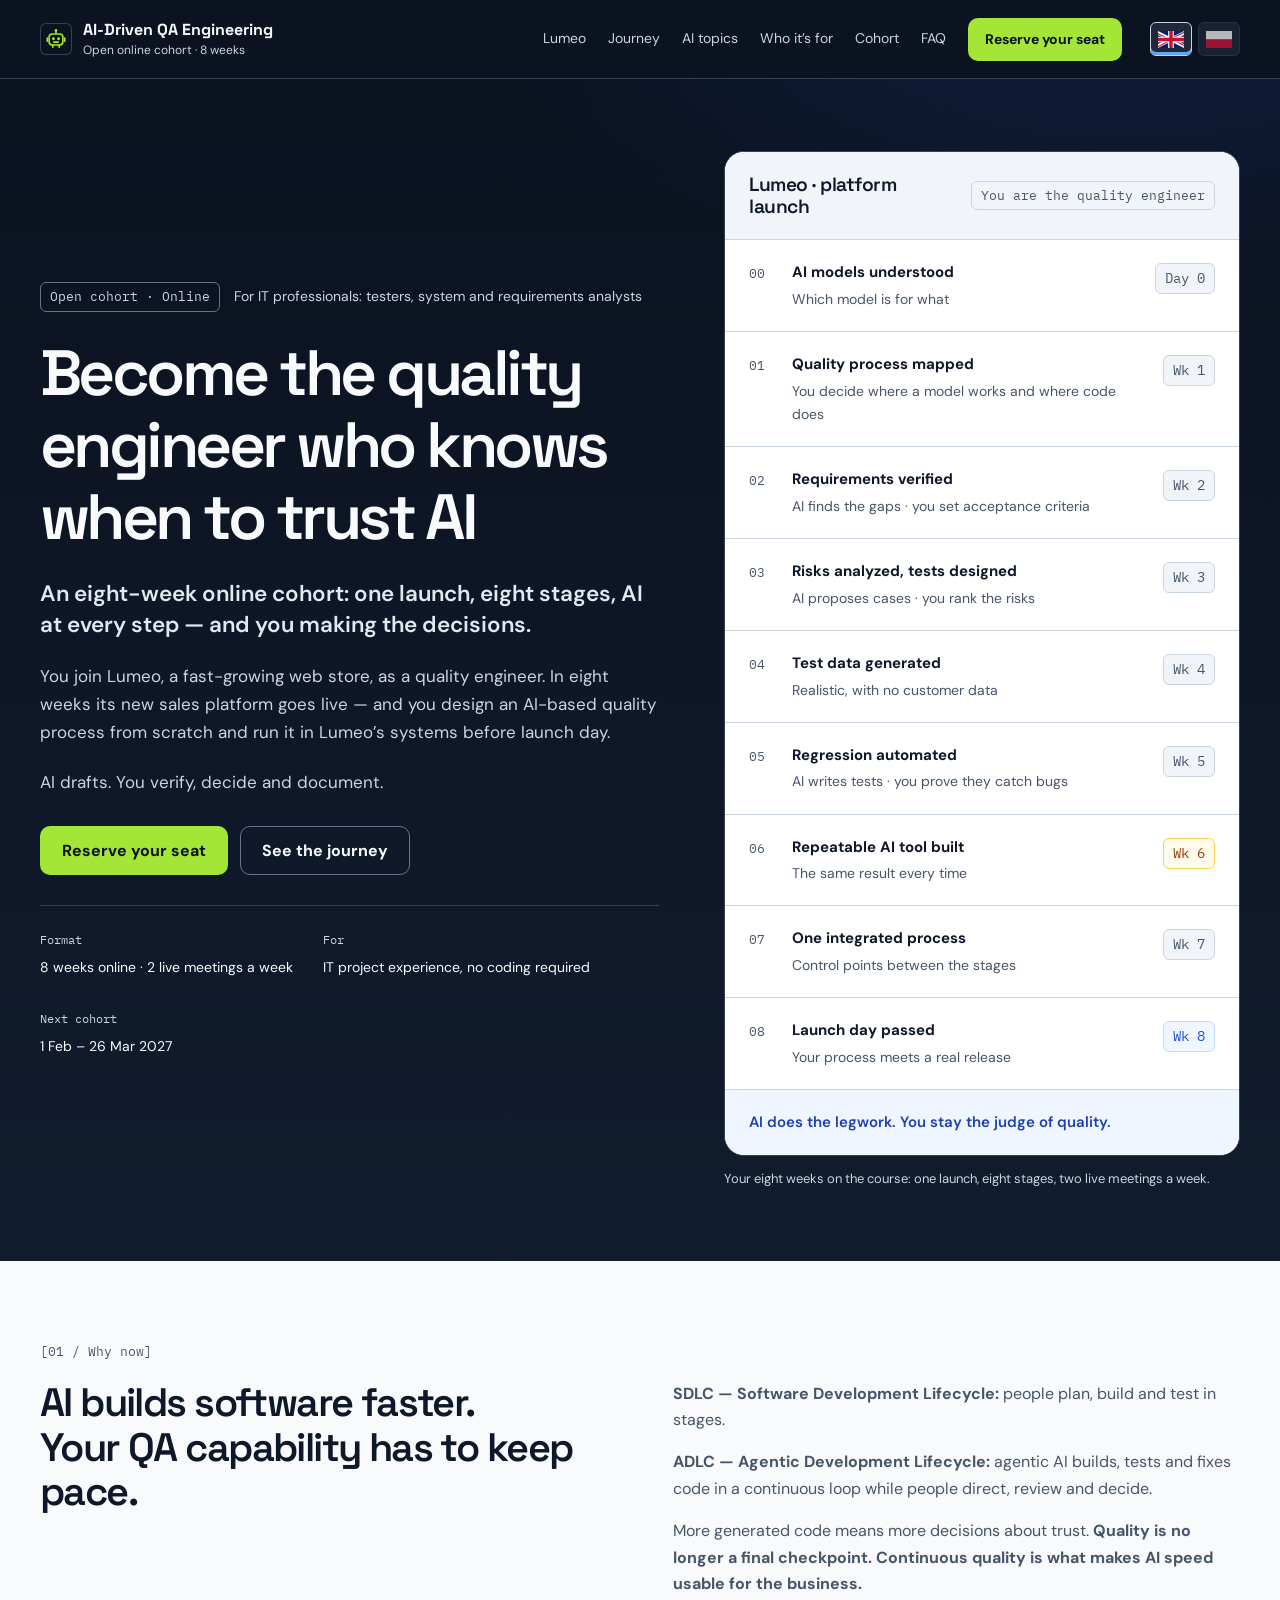
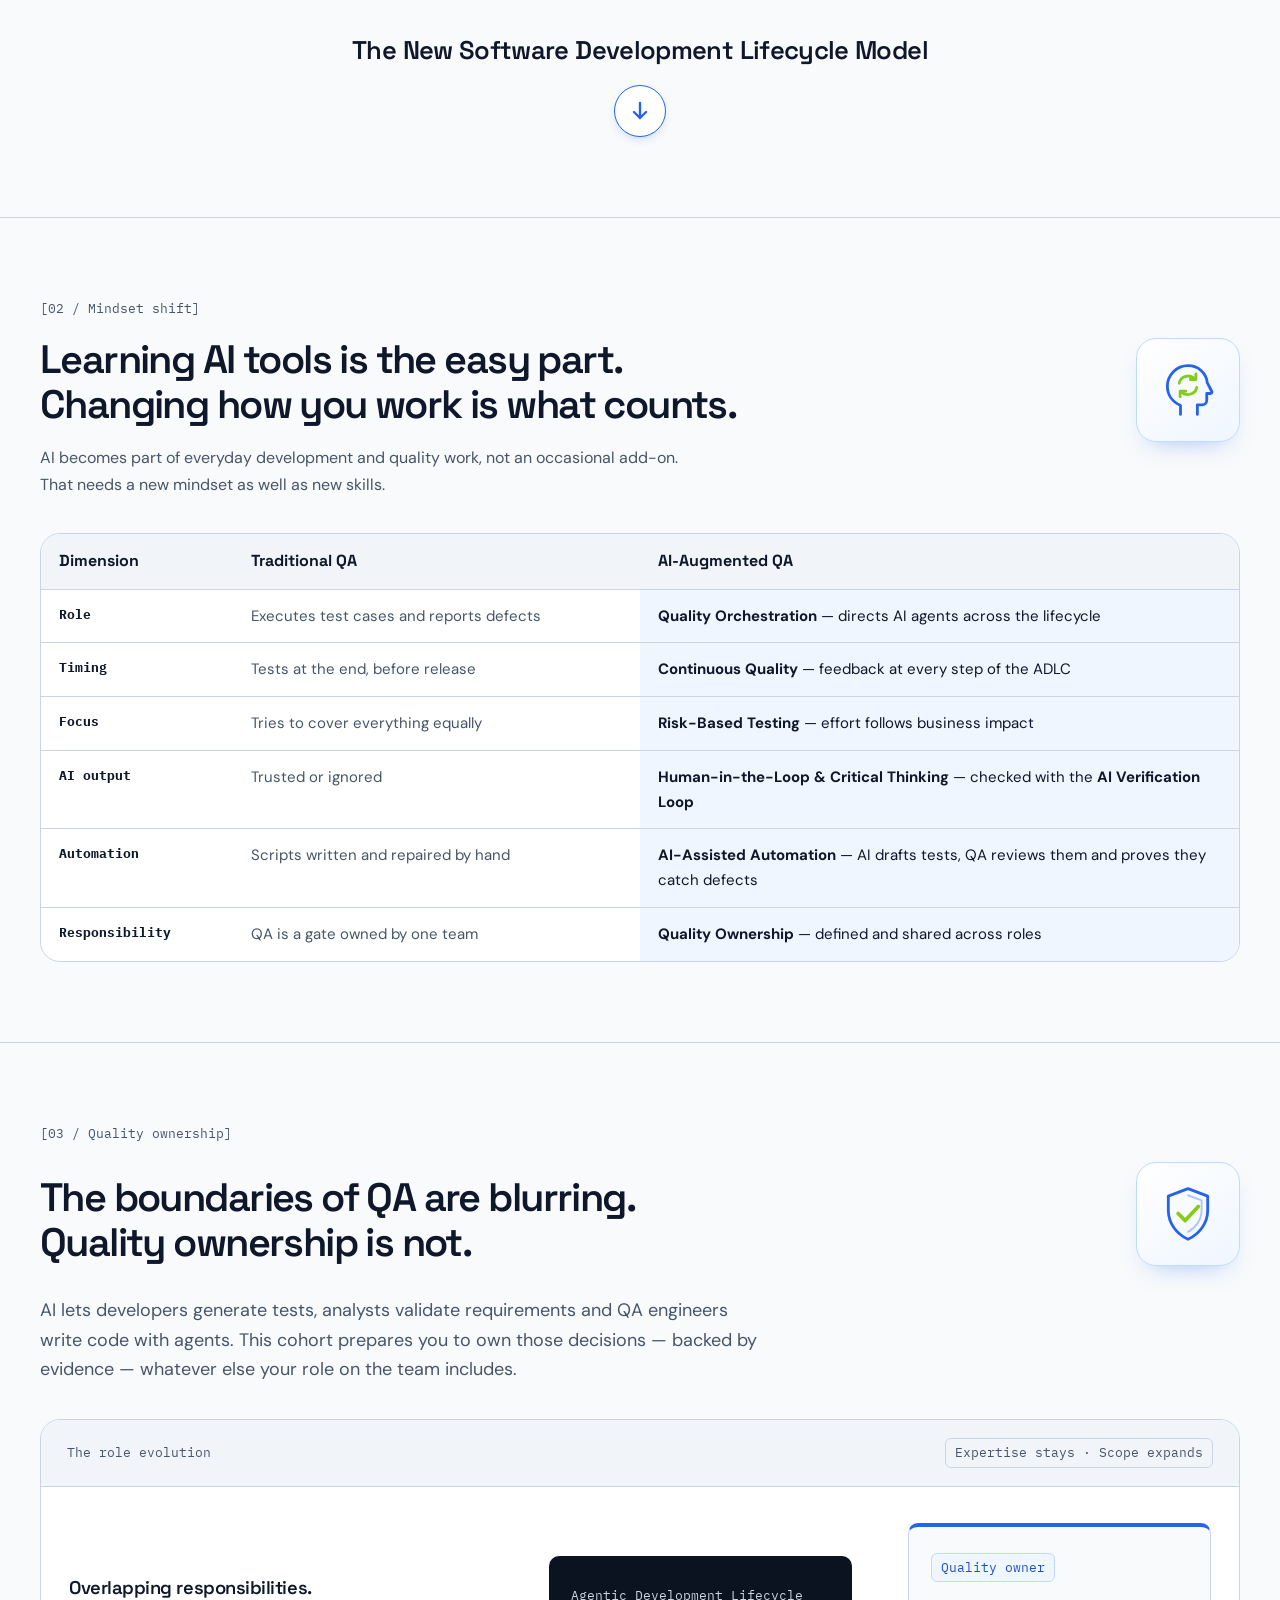
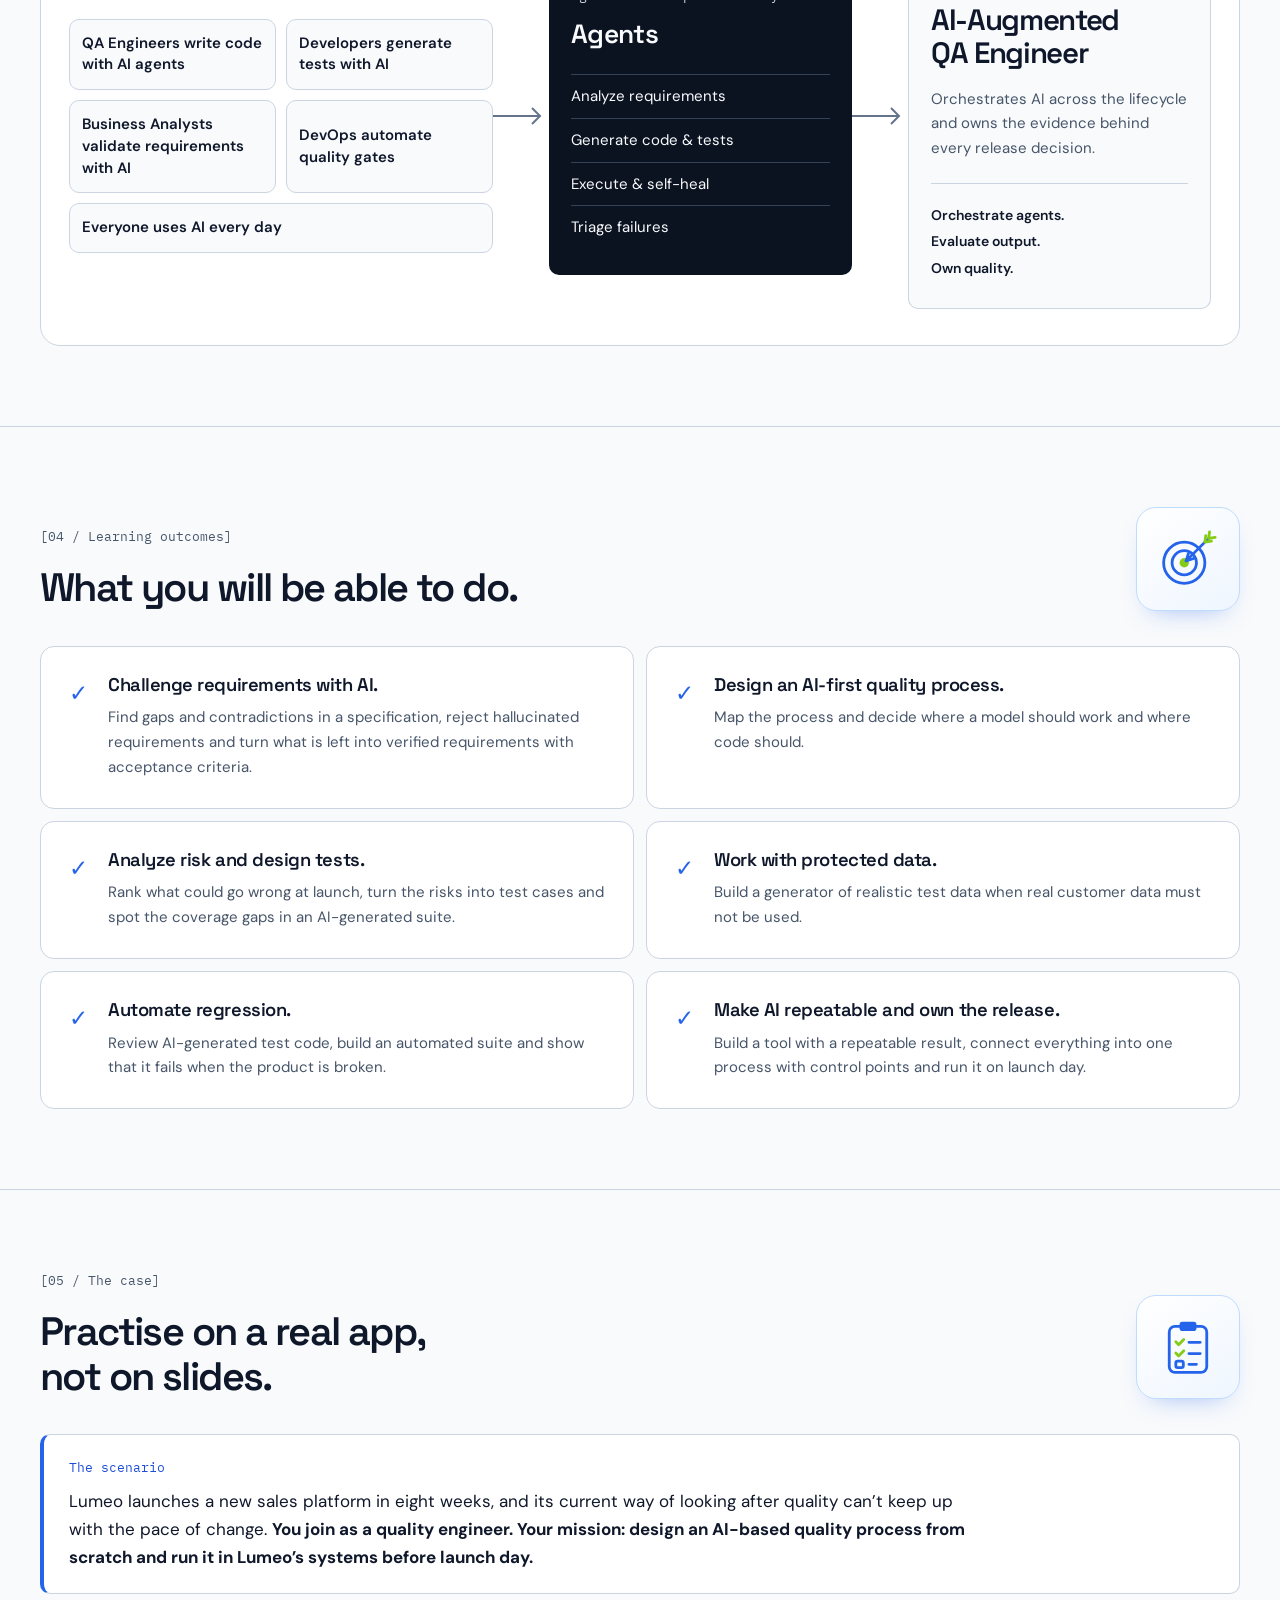
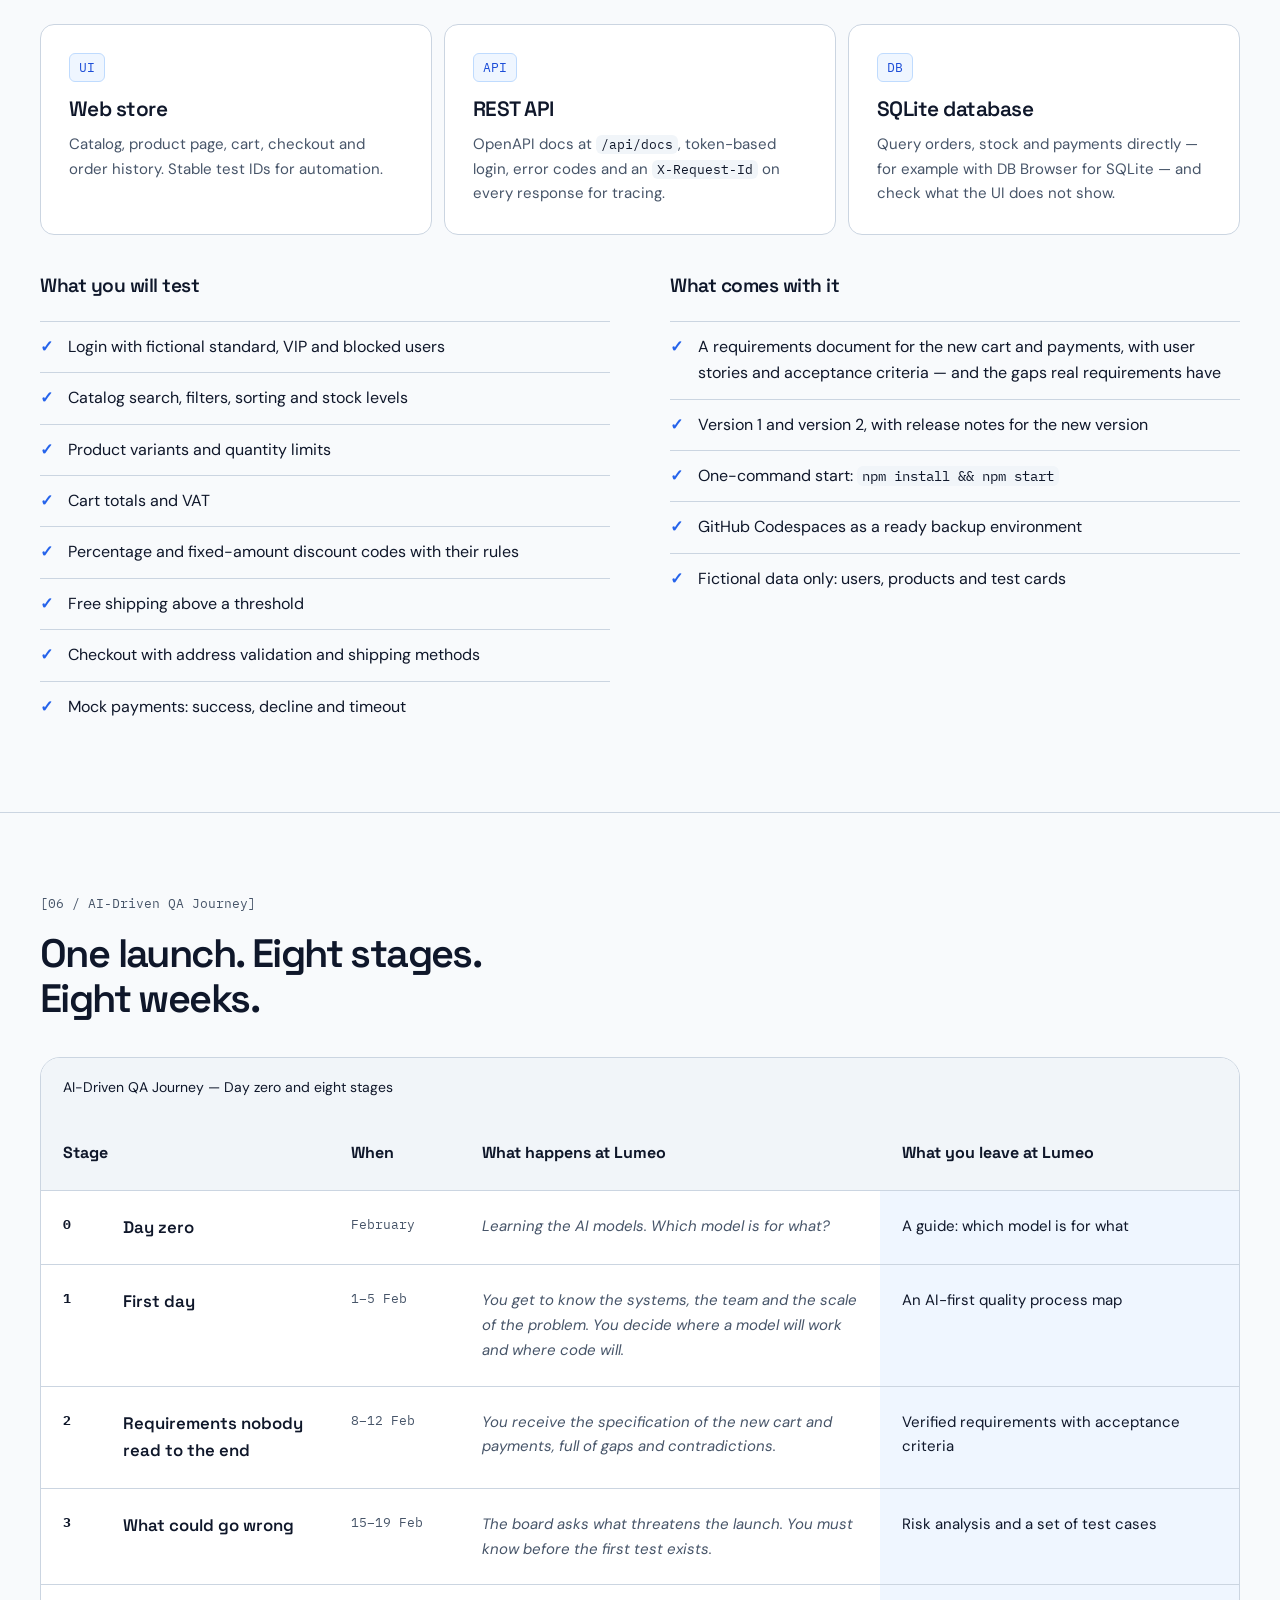
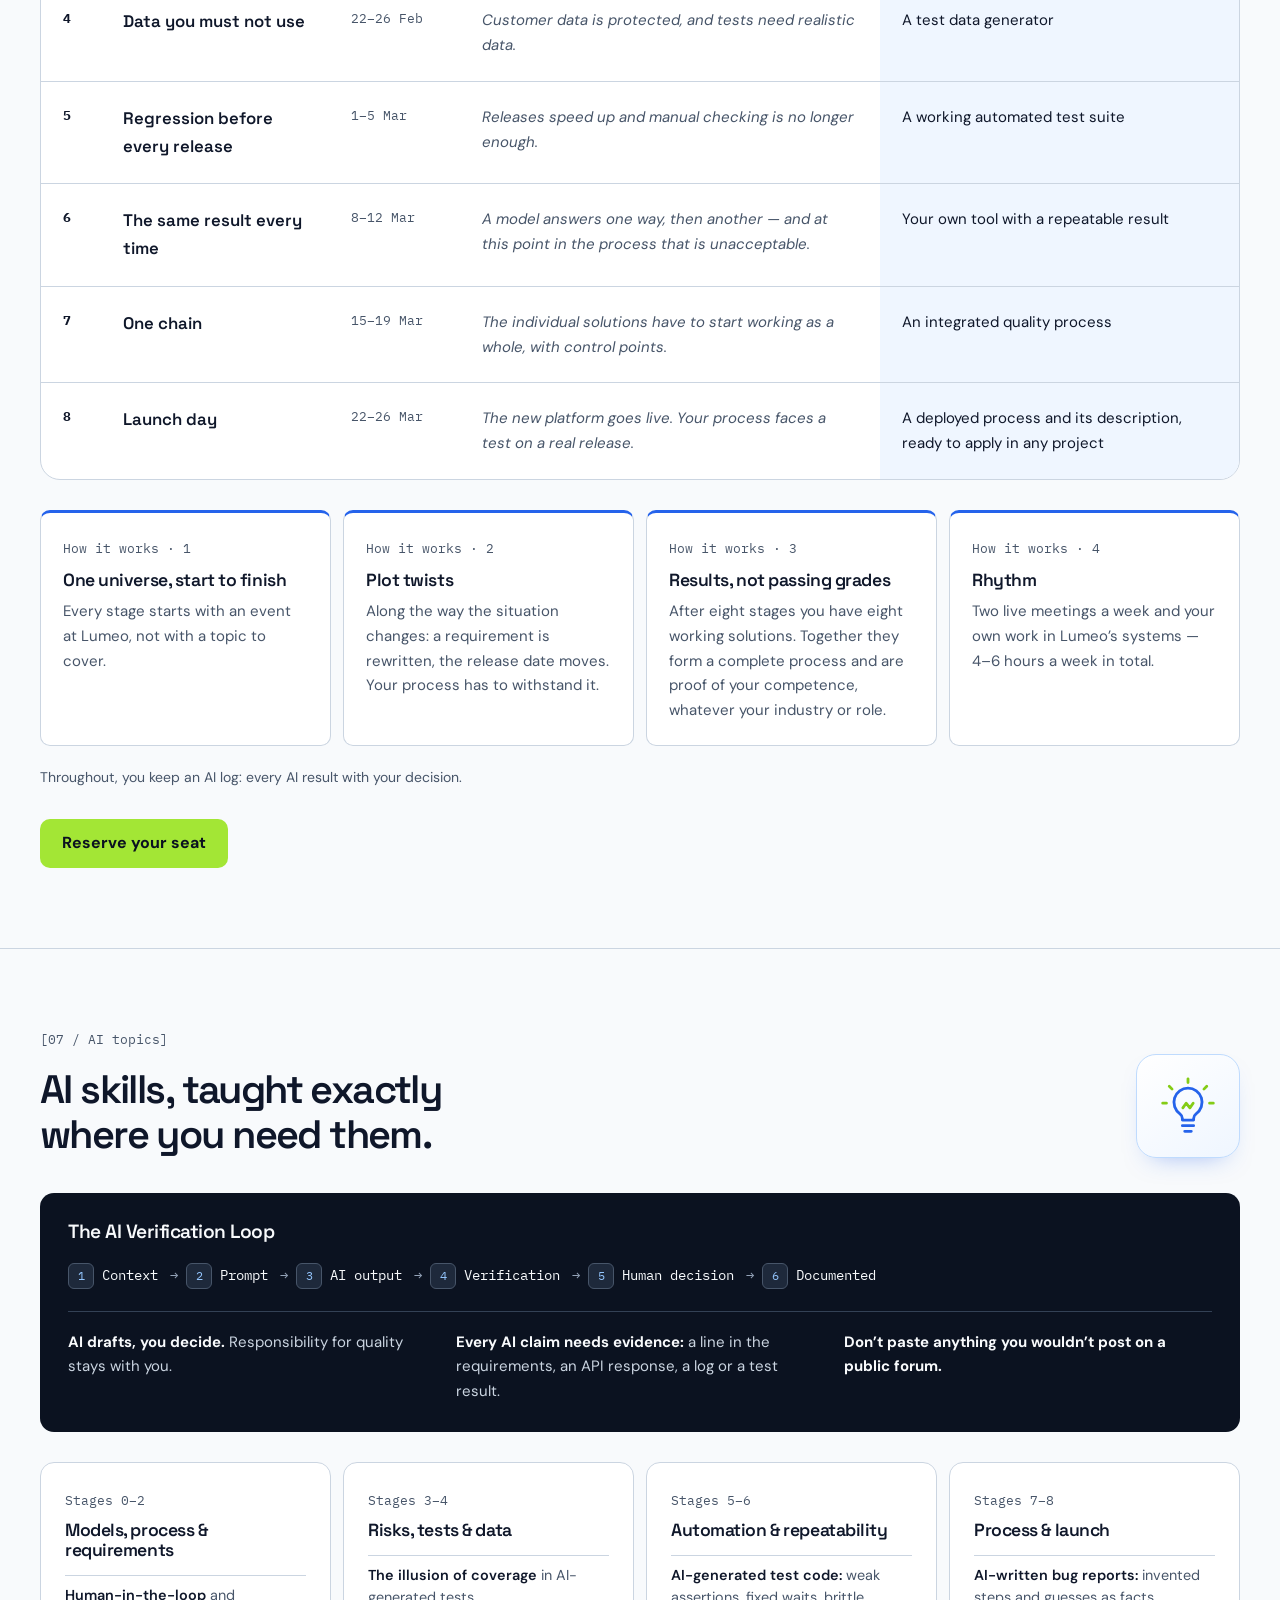
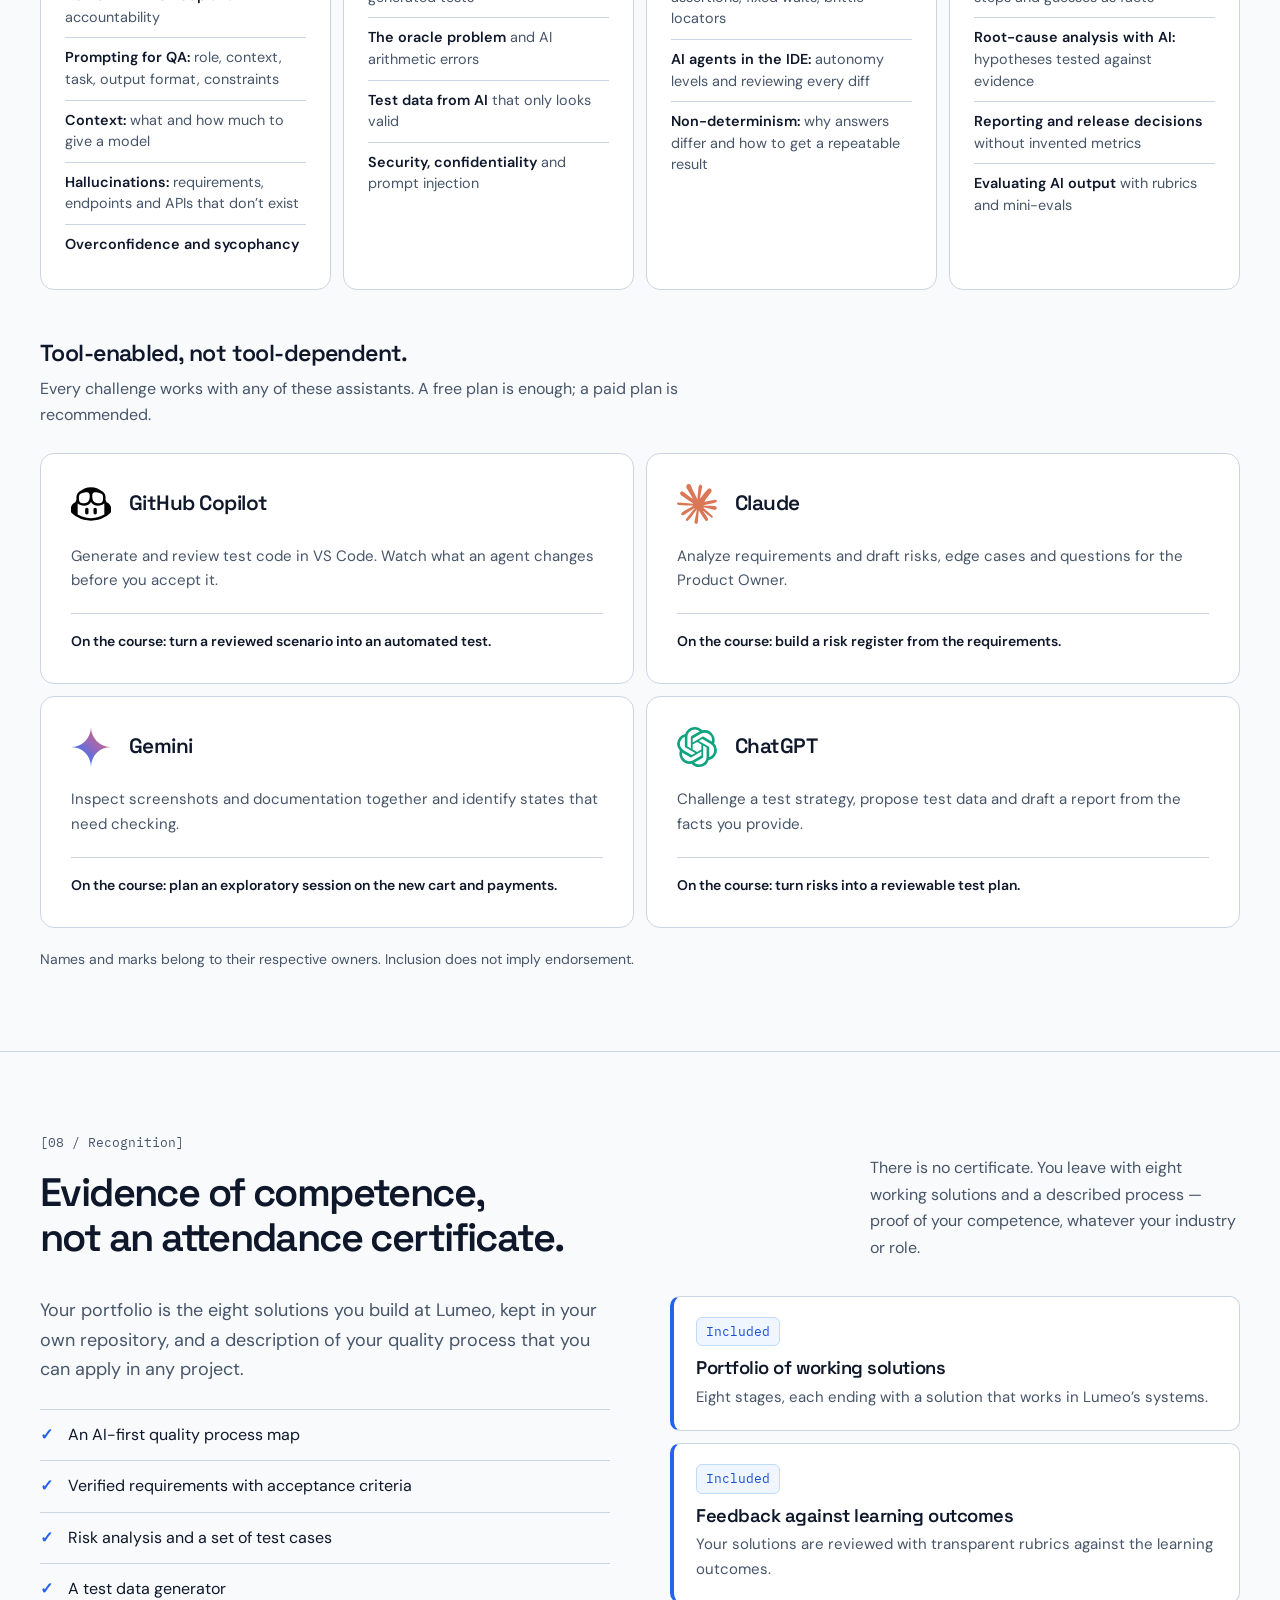
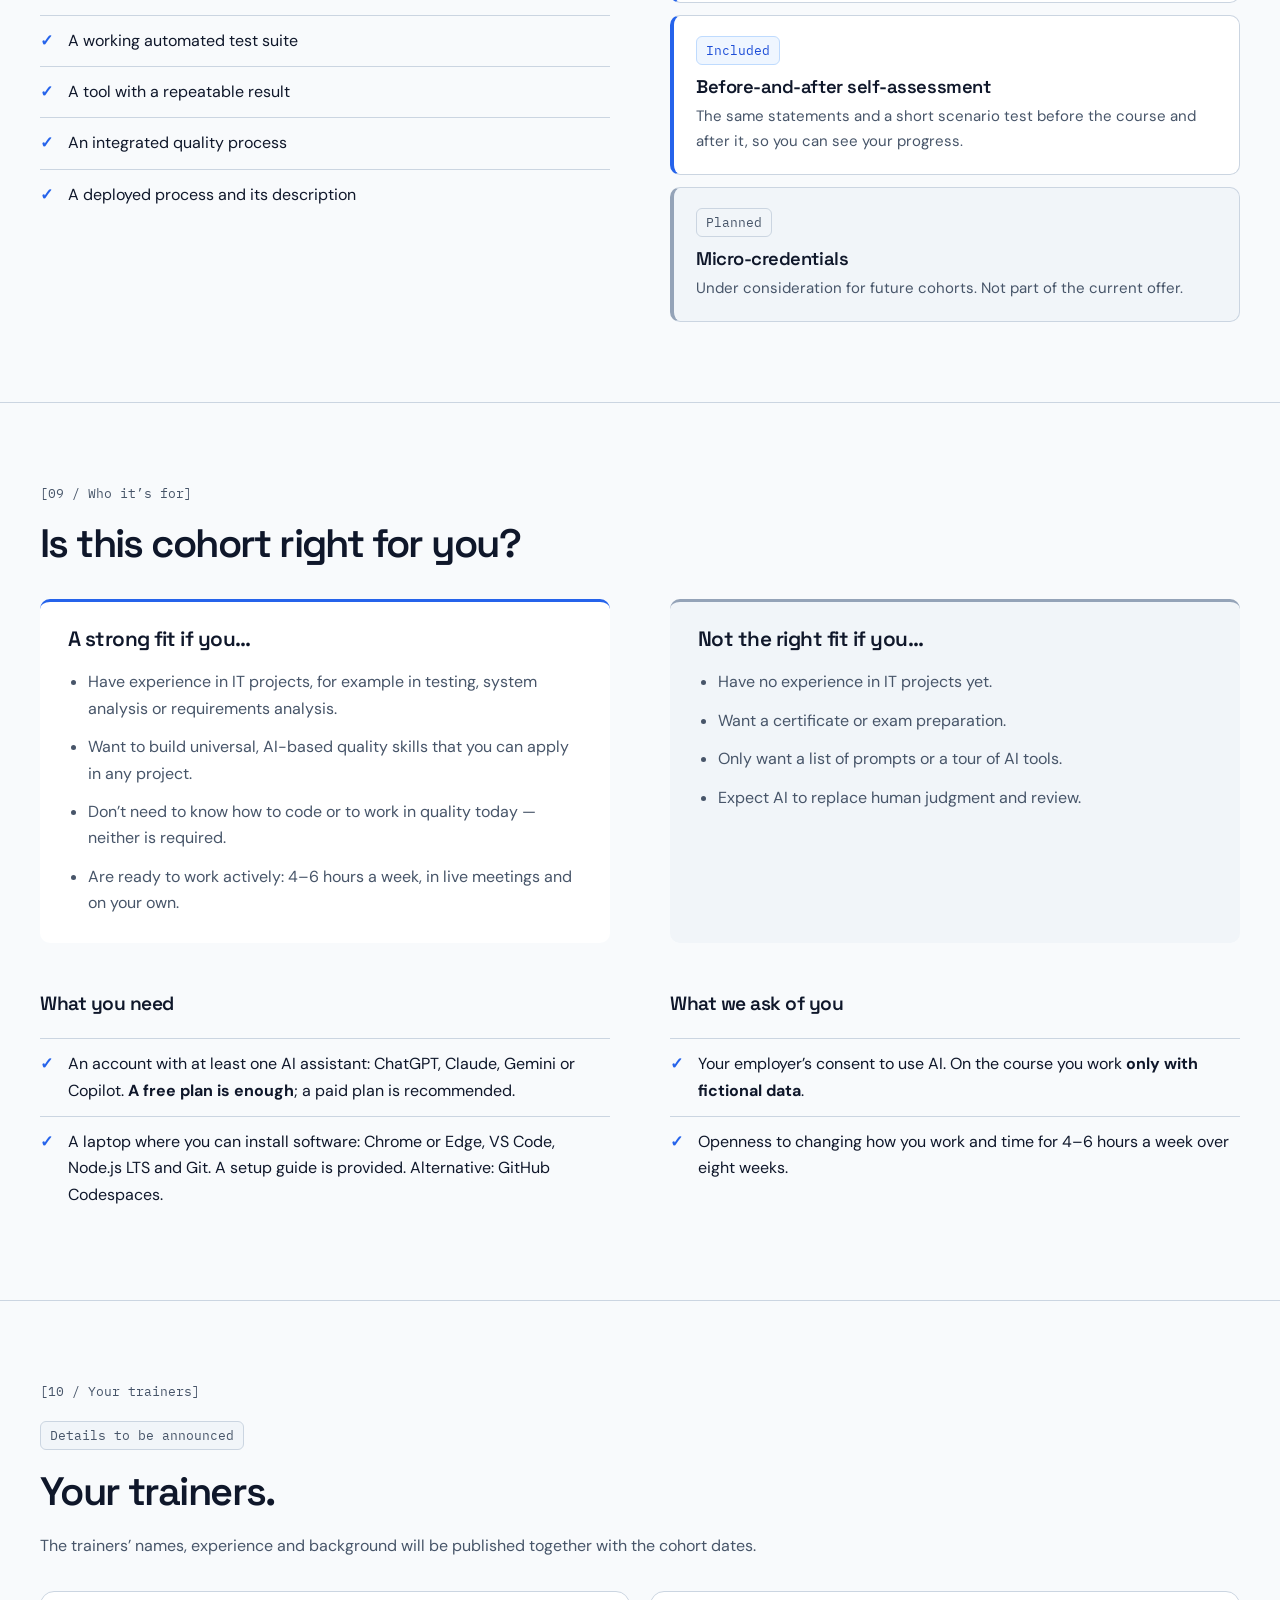
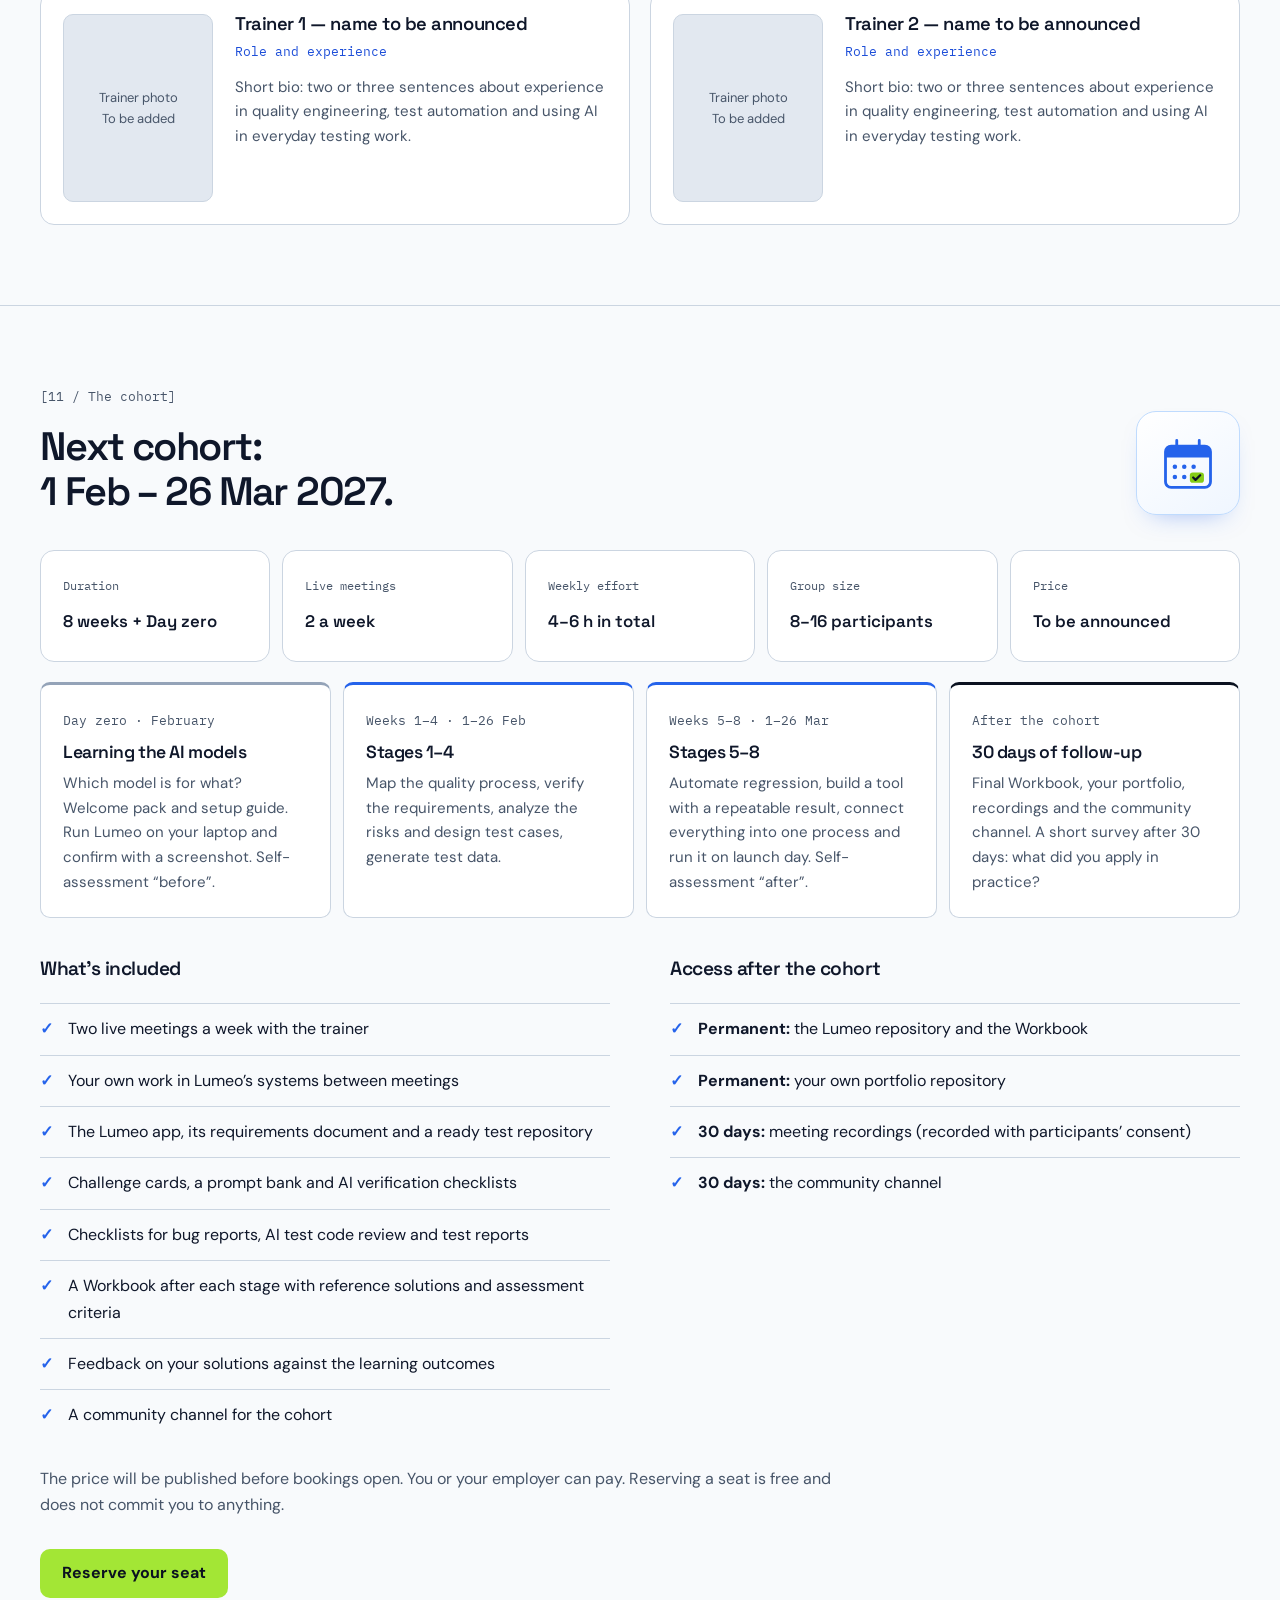
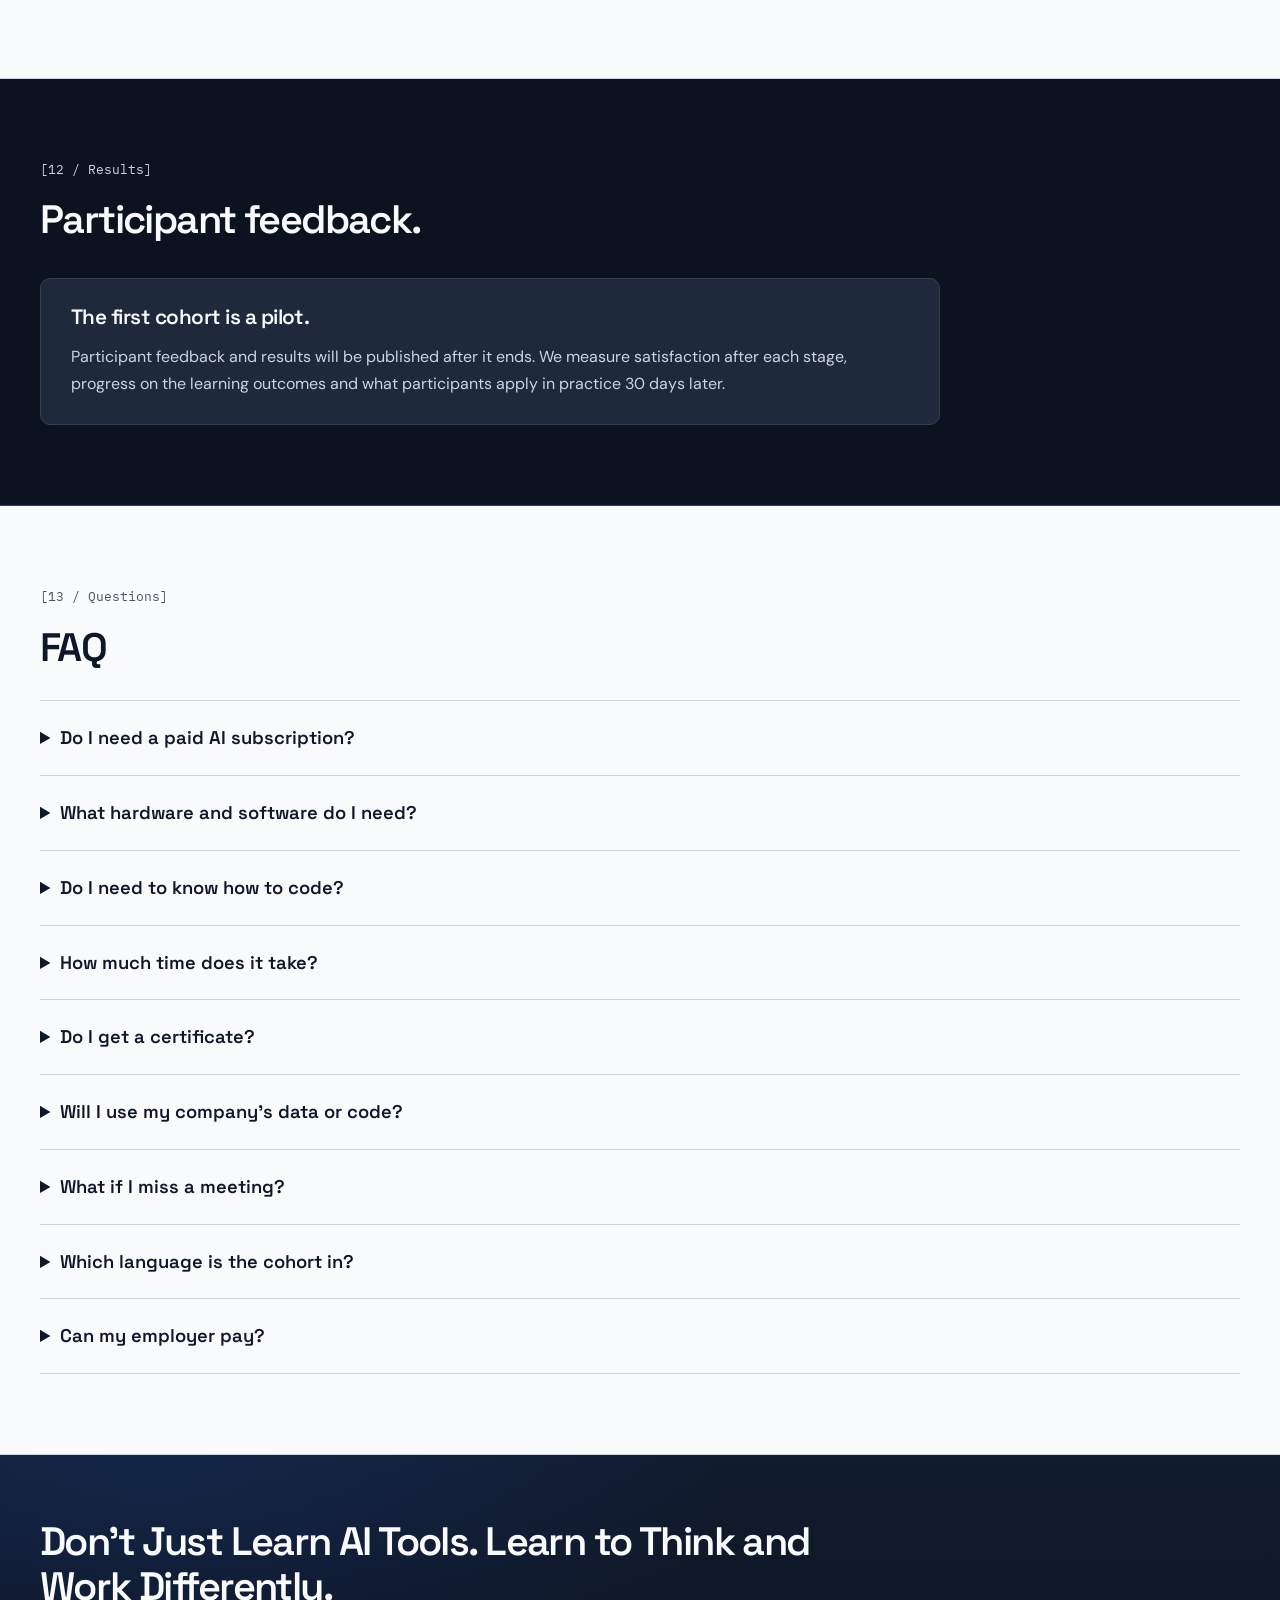
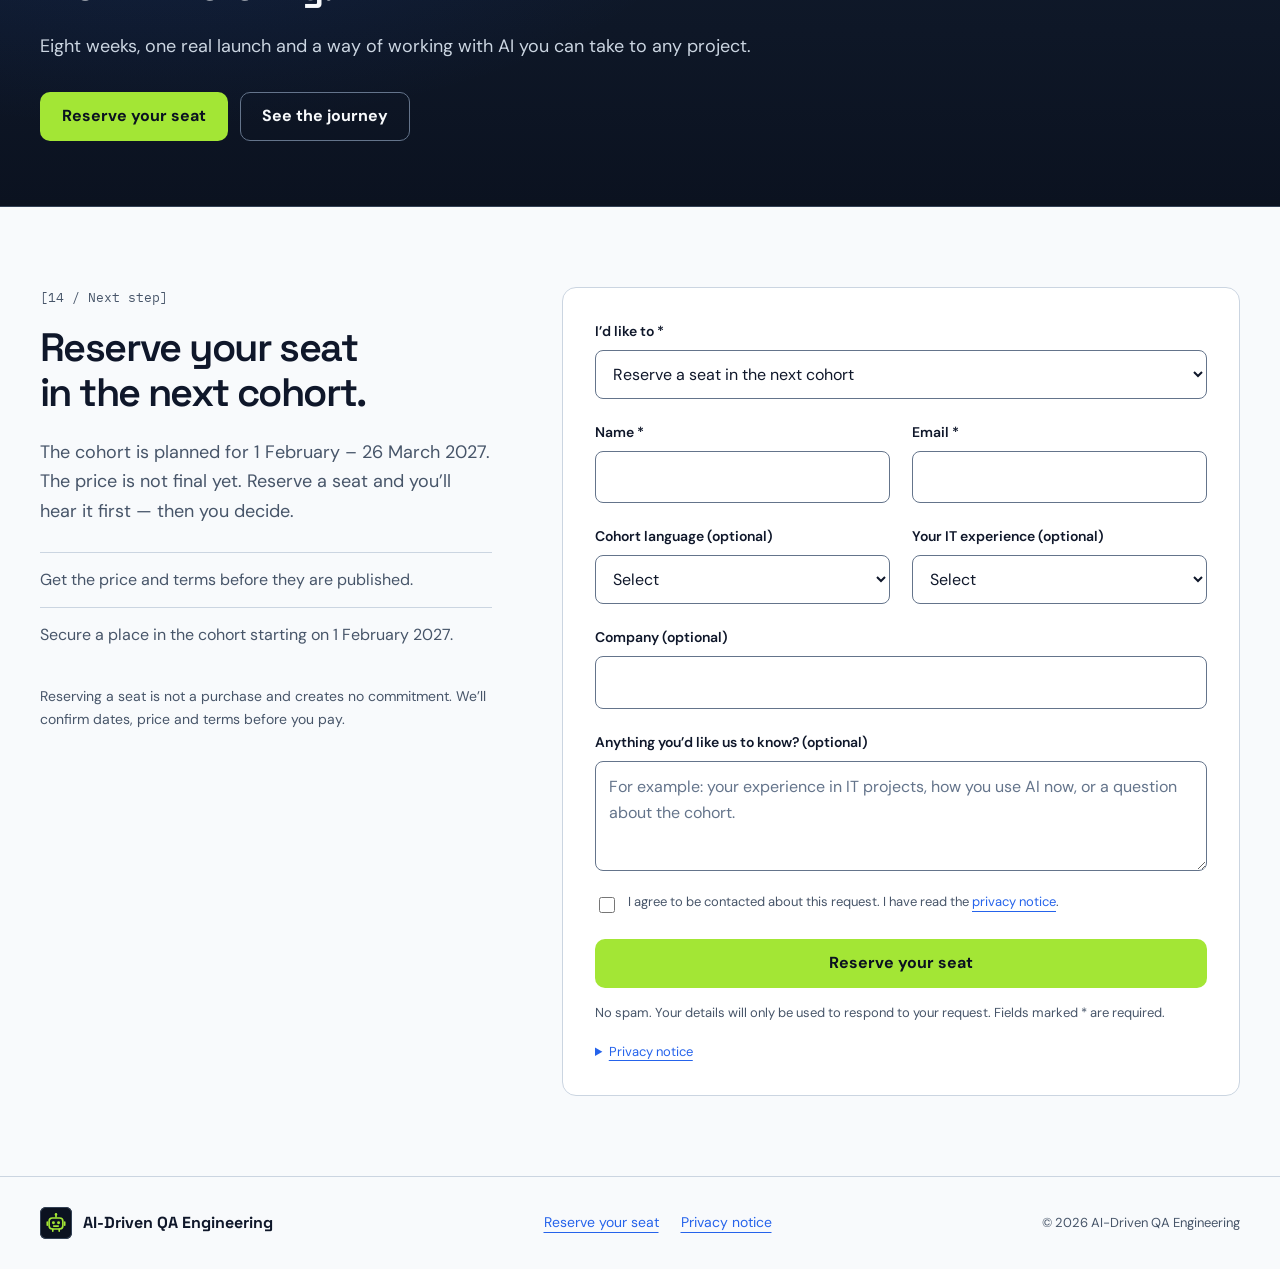
==== commit ef08441e: "Refresh section icons and show AI logos in brand colours - Mindset section: replace the glowing bulb" ====
--- a/index.html
+++ b/index.html
@@ -22,7 +22,7 @@
 .header{position:sticky;top:0;z-index:20;background:var(--navy-950);border-bottom:1px solid var(--border-default)}.header-inner{min-height:78px;display:flex;gap:28px;align-items:center}.brand{display:flex;align-items:center;gap:11px;text-decoration:none;font-family:var(--display);font-weight:700;line-height:1.2}.brand-symbol{display:grid;place-items:center;width:32px;height:32px;flex-shrink:0;background:var(--navy-950);color:var(--lime-400);box-shadow:inset 0 0 0 1px var(--slate-700);font-size:21px}.brand small{display:block;color:var(--text-secondary);font-size:.75rem;font-family:var(--body);font-weight:400;margin-top:4px}.nav{display:flex;align-items:center;gap:22px;flex:1}.nav-links{display:flex;gap:22px;margin-left:auto}.nav-links a{font-size:.875rem;text-decoration:none;color:var(--text-secondary);transition:color var(--transition)}.nav-links a:hover{color:var(--text-primary);text-decoration:underline}.nav-links a:active{color:var(--link-hover)}.nav .btn{font-size:.875rem;min-height:43px;padding:10px 16px}.nav-toggle{display:none;margin-left:auto;padding:9px 13px;background:transparent;color:var(--text-primary);border:1px solid var(--border-hover);border-radius:var(--radius-control);transition:background-color var(--transition),border-color var(--transition)}.nav-toggle:hover{background:var(--slate-800);border-color:var(--slate-300)}
 .hero{padding:72px 0;background:radial-gradient(1100px 560px at 88% -12%,rgba(37,99,235,.18),transparent 62%),linear-gradient(180deg,var(--navy-950) 0%,var(--navy-900) 100%)}.hero-grid{display:grid;grid-template-columns:1.2fr 1fr;gap:65px;align-items:center}.hero-intake{display:flex;flex-wrap:wrap;align-items:center;gap:14px;margin-bottom:25px;color:var(--text-secondary);font-size:.875rem}.hero-intake .badge{color:var(--text-secondary);border-color:var(--border-hover);background:transparent}.hero h2{font-family:var(--body);font-size:1.4rem;line-height:1.4;letter-spacing:0;margin-top:24px;color:var(--slate-200)}.hero .lede{color:var(--text-secondary);font-size:1.0625rem}.hero-facts{display:flex;gap:30px;flex-wrap:wrap;margin:30px 0 0;padding:24px 0 0;border-top:1px solid var(--border-default)}.hero-facts dt{font-family:var(--mono);font-size:.75rem;color:var(--text-secondary)}.hero-facts dd{margin:6px 0 0;font-size:.875rem}.hero-note{font-size:.8125rem;color:var(--text-secondary);margin-top:17px}.output-board{background:var(--surface-primary);border:1px solid var(--slate-700)}.output-board header{padding:22px 24px;background:var(--surface-secondary);border-bottom:1px solid var(--border-default);display:flex;justify-content:space-between;align-items:center;gap:12px}.output-board h3{font-size:1.2rem}.board-list{padding:0;margin:0;list-style:none;counter-reset:output}.board-list li{padding:20px 24px;border-bottom:1px solid var(--border-default);display:grid;grid-template-columns:28px 1fr;gap:15px;counter-increment:output}.board-list li::before{content:counter(output,decimal-leading-zero);font-family:var(--mono);font-size:.8125rem;color:var(--text-secondary);margin-top:3px}.board-list strong{display:block;font-size:.9375rem}.board-list span{display:block;font-size:.875rem;color:var(--text-secondary);margin-top:3px}.board-result{padding:20px 24px;background:var(--accent-subtle);color:var(--blue-800);font-weight:600;font-size:.9375rem}.board-caption{margin-top:12px;font-size:.8125rem;color:var(--text-secondary)}
 .why-copy{display:grid;grid-template-columns:1fr 1fr;gap:65px}.why-copy>div{color:var(--text-secondary)}.role-intro{margin-bottom:30px}.outcomes{display:grid;grid-template-columns:1fr 1fr;gap:12px;list-style:none;margin:30px 0 0;padding:0}.outcomes li{display:flex;gap:20px;padding:28px;border:1px solid var(--border-default);border-radius:var(--radius-lg);background:var(--surface-primary)}.outcomes li:last-child{grid-column:1/-1}.outcomes .check{font-size:23px;color:var(--accent);flex-shrink:0}.outcomes h3{font-size:1.15rem}.outcomes p{font-size:.9375rem;color:var(--text-secondary);margin-top:10px}.table-scroll{overflow:auto;border:1px solid var(--border-default);background:var(--surface-primary);margin-top:30px}table{border-collapse:collapse;width:100%;text-align:left;min-width:700px}caption{padding:18px 22px;background:var(--surface-secondary);text-align:left;font-size:.875rem}th,td{padding:23px 22px;border-bottom:1px solid var(--border-default);vertical-align:top}thead th{font-family:var(--display);background:var(--surface-secondary)}tbody th{width:10%;font-family:var(--mono);font-size:.8125rem}tbody td:nth-child(2){width:36%;font-family:var(--display);font-weight:600;font-size:1.05rem}tbody td:last-child{background:var(--accent-subtle);font-size:.9375rem}tbody tr:last-child>*{border-bottom:0}.curriculum-note{margin-top:20px;font-size:.875rem;color:var(--text-secondary)}
-.tools{display:grid;grid-template-columns:1fr 1fr;gap:12px}.tool{padding:30px;border:1px solid var(--border-default);border-radius:var(--radius-lg);background:var(--surface-primary)}.tool-title{display:flex;align-items:center;gap:18px;margin-bottom:20px}.tool img{width:40px;height:40px;object-fit:contain;flex-shrink:0}.tool p{color:var(--text-secondary);font-size:.9375rem}.tool .use{border-top:1px solid var(--border-default);margin-top:20px;padding-top:16px;font-size:.875rem;font-weight:600}.fit-panel{border-top:3px solid var(--accent);padding:26px 28px;background:var(--surface-primary)}.fit-panel.secondary{border-color:var(--slate-400);background:var(--surface-secondary)}.fit-panel h3{margin-bottom:18px}.fit-panel ul{margin:0;padding-left:20px;color:var(--text-secondary)}.fit-panel li{margin-top:12px}.trainers-head{max-width:760px}.trainers-head .badge{margin-bottom:20px}.trainers-head p{margin-top:18px;color:var(--text-secondary)}.trainers{display:grid;grid-template-columns:1fr 1fr;gap:20px;margin-top:32px}.trainer{display:grid;grid-template-columns:150px 1fr;gap:22px;align-items:start;padding:22px;background:var(--surface-primary);border:1px solid var(--border-default);border-radius:var(--radius-lg)}.trainer .photo-slot{aspect-ratio:4/5;width:100%;max-width:none;padding:12px;font-size:.8125rem}.trainer h3{font-size:1.15rem}.trainer-role{margin-top:6px;font-family:var(--mono);font-size:.8125rem;color:var(--accent-strong)}.trainer-copy p:last-child{margin-top:12px;color:var(--text-secondary);font-size:.9375rem}.head-icon{flex-shrink:0;display:grid;place-items:center;width:104px;height:104px;border-radius:var(--radius-xl);background:linear-gradient(145deg,var(--white) 0%,var(--blue-50) 100%);border:1px solid var(--blue-200);color:var(--blue-600);box-shadow:0 12px 26px -16px rgba(37,99,235,.5)}.head-icon svg{width:60px;height:60px}.section-head .head-lede{margin-top:18px;max-width:640px;color:var(--text-secondary)}.head-icon--glow{background:linear-gradient(145deg,#FFFBEB 0%,#FEF3C7 100%);border-color:#FCD34D;color:#92400E;box-shadow:0 0 0 6px rgba(252,211,77,.18),0 14px 34px -12px rgba(245,158,11,.65);animation:bulb-pulse 2.8s ease-in-out infinite}.head-icon--glow .bulb-halo{transform-origin:32px 29px;animation:bulb-halo 2.8s ease-in-out infinite}@keyframes bulb-pulse{0%,100%{box-shadow:0 0 0 6px rgba(252,211,77,.14),0 14px 34px -12px rgba(245,158,11,.55)}50%{box-shadow:0 0 0 12px rgba(252,211,77,.26),0 18px 44px -10px rgba(245,158,11,.8)}}@keyframes bulb-halo{0%,100%{opacity:.7;transform:scale(.92)}50%{opacity:1;transform:scale(1.06)}}@media(prefers-reduced-motion:reduce){.head-icon--glow,.head-icon--glow .bulb-halo{animation:none}}.hi-accent-fill{fill:var(--lime-500)}.hi-accent-stroke{stroke:var(--lime-500)}.photo-slot{aspect-ratio:4/5;background:var(--slate-200);border:1px solid var(--border-default);display:grid;place-items:center;color:var(--text-secondary);font-size:.9375rem;text-align:center;padding:20px}.launch-facts{display:grid;grid-template-columns:repeat(5,1fr);gap:12px;margin:30px 0 0}.launch-facts>div{padding:25px 22px;border:1px solid var(--border-default);border-radius:var(--radius-lg);background:var(--surface-primary)}.launch-facts dt{font-family:var(--mono);font-size:.75rem;color:var(--text-secondary);margin-bottom:12px}.launch-facts dd{margin:0;font-family:var(--display);font-size:1.05rem;font-weight:600}.pricing-note{margin-top:25px;max-width:800px;color:var(--text-secondary)}.feedback-pending{padding:27px 30px;border:1px solid var(--border-default);background:var(--surface-primary);max-width:900px}.feedback-pending h3{margin-bottom:15px}.feedback-pending p{color:var(--text-secondary)}.faq-list{border-top:1px solid var(--border-default)}.faq-list details{border-bottom:1px solid var(--border-default);padding:24px 0}.faq-list summary{cursor:pointer;font-family:var(--display);font-size:1.15rem;font-weight:600;line-height:1.4;transition:color var(--transition)}.faq-list summary:hover{color:var(--link-default)}.faq-list p{max-width:850px;color:var(--text-secondary);margin-top:18px}.closing{padding:65px 0;background:radial-gradient(900px 420px at 12% 0%,rgba(37,99,235,.14),transparent 65%),linear-gradient(180deg,var(--navy-900) 0%,var(--navy-950) 100%);border-bottom:1px solid var(--border-default)}.closing .lede{color:var(--text-secondary)}.closing h2{max-width:850px}
+.tools{display:grid;grid-template-columns:1fr 1fr;gap:12px}.tool{padding:30px;border:1px solid var(--border-default);border-radius:var(--radius-lg);background:var(--surface-primary)}.tool-title{display:flex;align-items:center;gap:18px;margin-bottom:20px}.tool-logo{width:40px;height:40px;flex-shrink:0}.tool p{color:var(--text-secondary);font-size:.9375rem}.tool .use{border-top:1px solid var(--border-default);margin-top:20px;padding-top:16px;font-size:.875rem;font-weight:600}.fit-panel{border-top:3px solid var(--accent);padding:26px 28px;background:var(--surface-primary)}.fit-panel.secondary{border-color:var(--slate-400);background:var(--surface-secondary)}.fit-panel h3{margin-bottom:18px}.fit-panel ul{margin:0;padding-left:20px;color:var(--text-secondary)}.fit-panel li{margin-top:12px}.trainers-head{max-width:760px}.trainers-head .badge{margin-bottom:20px}.trainers-head p{margin-top:18px;color:var(--text-secondary)}.trainers{display:grid;grid-template-columns:1fr 1fr;gap:20px;margin-top:32px}.trainer{display:grid;grid-template-columns:150px 1fr;gap:22px;align-items:start;padding:22px;background:var(--surface-primary);border:1px solid var(--border-default);border-radius:var(--radius-lg)}.trainer .photo-slot{aspect-ratio:4/5;width:100%;max-width:none;padding:12px;font-size:.8125rem}.trainer h3{font-size:1.15rem}.trainer-role{margin-top:6px;font-family:var(--mono);font-size:.8125rem;color:var(--accent-strong)}.trainer-copy p:last-child{margin-top:12px;color:var(--text-secondary);font-size:.9375rem}.head-icon{flex-shrink:0;display:grid;place-items:center;width:104px;height:104px;border-radius:var(--radius-xl);background:linear-gradient(145deg,var(--white) 0%,var(--blue-50) 100%);border:1px solid var(--blue-200);color:var(--blue-600);box-shadow:0 12px 26px -16px rgba(37,99,235,.5)}.head-icon svg{width:60px;height:60px}.head-top{align-items:flex-start}.head-top .head-icon{margin-top:calc(.8125rem * 1.65 + 18px)}.section-head .head-lede{margin-top:18px;max-width:640px;color:var(--text-secondary)}.hi-accent-fill{fill:var(--lime-500)}.hi-accent-stroke{stroke:var(--lime-500)}.photo-slot{aspect-ratio:4/5;background:var(--slate-200);border:1px solid var(--border-default);display:grid;place-items:center;color:var(--text-secondary);font-size:.9375rem;text-align:center;padding:20px}.launch-facts{display:grid;grid-template-columns:repeat(5,1fr);gap:12px;margin:30px 0 0}.launch-facts>div{padding:25px 22px;border:1px solid var(--border-default);border-radius:var(--radius-lg);background:var(--surface-primary)}.launch-facts dt{font-family:var(--mono);font-size:.75rem;color:var(--text-secondary);margin-bottom:12px}.launch-facts dd{margin:0;font-family:var(--display);font-size:1.05rem;font-weight:600}.pricing-note{margin-top:25px;max-width:800px;color:var(--text-secondary)}.feedback-pending{padding:27px 30px;border:1px solid var(--border-default);background:var(--surface-primary);max-width:900px}.feedback-pending h3{margin-bottom:15px}.feedback-pending p{color:var(--text-secondary)}.faq-list{border-top:1px solid var(--border-default)}.faq-list details{border-bottom:1px solid var(--border-default);padding:24px 0}.faq-list summary{cursor:pointer;font-family:var(--display);font-size:1.15rem;font-weight:600;line-height:1.4;transition:color var(--transition)}.faq-list summary:hover{color:var(--link-default)}.faq-list p{max-width:850px;color:var(--text-secondary);margin-top:18px}.closing{padding:65px 0;background:radial-gradient(900px 420px at 12% 0%,rgba(37,99,235,.14),transparent 65%),linear-gradient(180deg,var(--navy-900) 0%,var(--navy-950) 100%);border-bottom:1px solid var(--border-default)}.closing .lede{color:var(--text-secondary)}.closing h2{max-width:850px}
 .contact-grid{display:grid;grid-template-columns:.8fr 1.2fr;gap:70px}.contact-points{margin:25px 0 0;padding:0;list-style:none;color:var(--text-secondary)}.contact-points li{padding:14px 0;border-top:1px solid var(--border-default)}.form{border:1px solid var(--border-default);padding:32px;background:var(--surface-primary)}.form-grid{display:grid;grid-template-columns:1fr 1fr;gap:22px}.field{display:flex;flex-direction:column;gap:7px}.field label{font-size:.875rem;font-weight:600;color:var(--text-primary)}.field input,.field select,.field textarea{width:100%;min-width:0;padding:12px 13px;min-height:48px;border:1px solid var(--input-border);background:var(--input-bg);color:var(--input-fg);border-radius:var(--radius-input);transition:border-color var(--transition),background-color var(--transition)}.field input::placeholder,.field textarea::placeholder{color:var(--input-placeholder);opacity:1}.field :is(input,select,textarea):hover{border-color:var(--input-border-hover)}.field :is(input,select,textarea):focus-visible{border-color:var(--input-border-focus);outline-offset:2px}.field :is(input,select,textarea):user-invalid,.field :is(input,select,textarea)[aria-invalid="true"]{border-color:var(--input-border-error)}.field :is(input,select,textarea):disabled{background:var(--input-disabled-bg);color:var(--input-disabled-fg);border-color:var(--border-default);cursor:not-allowed}.field textarea{resize:vertical;min-height:110px}.field-wide{grid-column:1/-1}.consent{display:flex;align-items:start;gap:10px;font-size:.8125rem;margin-top:20px;color:var(--text-secondary)}.consent input{margin-top:6px;accent-color:var(--blue-600);width:16px;height:16px;flex-shrink:0}.form .btn{width:100%;margin-top:23px}.form-note{font-size:.8125rem;color:var(--text-secondary);margin-top:14px}.form-message{padding:15px;font-size:.9375rem;margin-top:20px;border:1px solid var(--border-default)}.form-message.error{color:var(--status-error);background:var(--status-error-bg);border-color:var(--status-error-border);border-left-width:4px}.form-message.success{color:var(--status-success);background:var(--status-success-bg);border-color:var(--status-success-border);border-left-width:4px}.form-message:empty{display:none}.form button:disabled{cursor:progress}.honeypot{display:none!important}.privacy{margin-top:18px;font-size:.8125rem;color:var(--text-secondary)}.privacy summary{cursor:pointer;color:var(--link-default);text-decoration:underline;text-underline-offset:4px}.privacy summary:hover{color:var(--link-hover)}.privacy a,.consent a,.footer-links a{color:var(--link-default);transition:color var(--transition)}.privacy a:hover,.consent a:hover,.footer-links a:hover{color:var(--link-hover)}.privacy p{margin-top:12px}.footer{padding:30px 0}.footer-inner{display:flex;justify-content:space-between;align-items:center;gap:25px}.footer-links{display:flex;gap:22px;font-size:.875rem}.footer .fine{font-size:.8125rem}
 @media(max-width:1180px){.wrap{width:calc(100% - 56px)}.hero-grid{gap:40px}.nav-links{gap:15px}.brand small{display:none}.launch-facts{grid-template-columns:repeat(3,1fr)}}
 @media(max-width:980px){.nav-toggle{display:block}.nav{display:none;position:absolute;top:100%;left:0;right:0;padding:24px 28px;background:var(--background-secondary);border-bottom:1px solid var(--border-default);box-shadow:0 12px 24px rgba(2,6,23,.35)}.nav.is-open{display:flex;align-items:start;flex-direction:column}.nav-links{display:grid;grid-template-columns:1fr 1fr;gap:0;margin:0;width:100%}.nav-links a{padding:10px 0;font-size:1rem}.hero-grid{grid-template-columns:1fr 1fr;gap:30px}.section{padding:60px 0}.section-head{gap:30px}.split,.why-copy{gap:30px}.contact-grid{grid-template-columns:1fr;gap:35px}.trainers{grid-template-columns:1fr}}
@@ -67,7 +67,7 @@
 /* shape: corner radius per component size */
 .badge,code,.brand-symbol,.loop li::before,.feedback-rail span{border-radius:var(--radius-xs)}.form-message,.skip{border-radius:var(--radius-sm)}.role-matrix li,.flow-steps li,.human-direction,.credential,.path,.sessions li,.timeline li,.scenario,.fit-panel,.photo-slot,.feedback-pending,.builder-engine,.builder-result{border-radius:var(--radius-md)}.form,.loop-panel{border-radius:var(--radius-lg)}.output-board,.table-scroll,.builder-map,.delivery-map,.staffing-illustration{border-radius:var(--radius-xl);overflow:hidden}.table-scroll{overflow:auto}
 @media(max-width:430px){.header-inner{gap:12px}.lang-btn{width:36px;height:32px}.lang-btn svg{width:22px;height:15px}}
-</style>
+@media(max-width:720px){.head-top .head-icon{margin-top:20px}}</style>
 <noscript><style>.lc-toggle{display:none!important}.lc-reveal{grid-template-rows:1fr!important}.lc-reveal-inner{visibility:visible!important}.nav-toggle{display:none!important}.nav{display:flex!important;position:static;flex-wrap:wrap;padding:12px 0}.header-inner{flex-wrap:wrap}</style></noscript>
 </head>
 <body>
@@ -79,7 +79,7 @@
 <figure data-i18n-attr="aria-label:why.08" class="staffing-illustration" aria-label="SDLC, Hybrid SDLC and ADLC comparison">
 <div class="lc"><svg class="lc-sprite" aria-hidden="true" focusable="false"><symbol id="lc-person" viewBox="0 0 24 24"><circle cx="12" cy="7" r="4.6"/><path d="M3.2 22c0-5.1 3.9-8.6 8.8-8.6s8.8 3.5 8.8 8.6z"/></symbol><symbol id="lc-agent" viewBox="0 0 24 24"><path style="fill:var(--lime-500);stroke:var(--lime-600);stroke-width:1" d="M12 1.6l9 5.2v10.4l-9 5.2-9-5.2V6.8z"/><path style="fill:var(--white)" d="M12 6.4l1.5 4.1 4.1 1.5-4.1 1.5L12 17.6l-1.5-4.1L6.4 12l4.1-1.5z"/></symbol></svg><div class="lc-head"><p data-i18n="lc.01" class="lc-title">SDLC vs. ADLC</p><p data-i18n="lc.02" class="lc-lede">How software delivery evolves from sequential teams to AI-orchestrated execution</p></div><div class="lc-grid"><section class="lc-col lc-col-sdlc" aria-labelledby="lc-h-sdlc"><div class="lc-col-head"><h4 data-i18n="lc.03" id="lc-h-sdlc">SDLC</h4><p data-i18n="lc.04">Software development lifecycle</p></div><ol class="lc-cards"><li class="lc-card lc-arrow"><div class="lc-card-top"><span class="lc-num" aria-hidden="true">1</span><div><h5 data-i18n="lc.s1.t">Requirements</h5><p data-i18n="lc.s1.s" class="lc-sub">Gathering requirements, analysis</p></div></div><p data-i18n="lc.s1.d" class="lc-text">Requires extensive stakeholder input, multiple analysts, product managers.</p><div class="lc-team"><svg class="lc-ico lc-ico-person" aria-hidden="true" focusable="false"><use href="#lc-person"/></svg><span data-i18n="lc.s1.c" class="lc-sr">1 person</span></div></li><li class="lc-card lc-arrow"><div class="lc-card-top"><span class="lc-num" aria-hidden="true">2</span><div><h5 data-i18n="lc.s2.t">Design</h5><p data-i18n="lc.s2.s" class="lc-sub">System, database, UI</p></div></div><p data-i18n="lc.s2.d" class="lc-text">Involves architects, lead developers, UI/UX designers.</p><div class="lc-team"><svg class="lc-ico lc-ico-person" aria-hidden="true" focusable="false"><use href="#lc-person"/></svg><span data-i18n="lc.s2.c" class="lc-sr">1 person</span></div></li><li class="lc-card lc-arrow"><div class="lc-card-top"><span class="lc-num" aria-hidden="true">3</span><div><h5 data-i18n="lc.s3.t">Implementation</h5><p data-i18n="lc.s3.s" class="lc-sub">Coding, development</p></div></div><p data-i18n="lc.s3.d" class="lc-text">Core team of front-end, back-end, and full-stack developers.</p><div class="lc-team"><svg class="lc-ico lc-ico-person" aria-hidden="true" focusable="false"><use href="#lc-person"/></svg><svg class="lc-ico lc-ico-person" aria-hidden="true" focusable="false"><use href="#lc-person"/></svg><svg class="lc-ico lc-ico-person" aria-hidden="true" focusable="false"><use href="#lc-person"/></svg><svg class="lc-ico lc-ico-person" aria-hidden="true" focusable="false"><use href="#lc-person"/></svg><span data-i18n="lc.s3.c" class="lc-sr">4 people</span></div></li><li class="lc-card lc-arrow lc-card-quality"><div class="lc-card-top"><span class="lc-num" aria-hidden="true">4</span><div><h5 data-i18n="lc.s4.t">Testing</h5><p data-i18n="lc.s4.s" class="lc-sub">QA, manual, automated</p></div></div><p data-i18n="lc.s4.d" class="lc-text">Dedicated QA engineers, test automation specialists.</p><div class="lc-team"><svg class="lc-ico lc-ico-person" aria-hidden="true" focusable="false"><use href="#lc-person"/></svg><svg class="lc-ico lc-ico-person" aria-hidden="true" focusable="false"><use href="#lc-person"/></svg><svg class="lc-ico lc-ico-person" aria-hidden="true" focusable="false"><use href="#lc-person"/></svg><span data-i18n="lc.s4.c" class="lc-sr">3 people</span></div></li><li class="lc-card lc-arrow"><div class="lc-card-top"><span class="lc-num" aria-hidden="true">5</span><div><h5 data-i18n="lc.s5.t">Deployment</h5><p data-i18n="lc.s5.s" class="lc-sub">Release, environment setup</p></div></div><p data-i18n="lc.s5.d" class="lc-text">DevOps and release managers.</p><div class="lc-team"><svg class="lc-ico lc-ico-person" aria-hidden="true" focusable="false"><use href="#lc-person"/></svg><svg class="lc-ico lc-ico-person" aria-hidden="true" focusable="false"><use href="#lc-person"/></svg><span data-i18n="lc.s5.c" class="lc-sr">2 people</span></div></li><li class="lc-card lc-arrow"><div class="lc-card-top"><span class="lc-num" aria-hidden="true">6</span><div><h5 data-i18n="lc.s6.t">Maintenance</h5><p data-i18n="lc.s6.s" class="lc-sub">Support, updates, fixes</p></div></div><p data-i18n="lc.s6.d" class="lc-text">Ongoing support team, bug-fix developers.</p><div class="lc-team"><svg class="lc-ico lc-ico-person" aria-hidden="true" focusable="false"><use href="#lc-person"/></svg><svg class="lc-ico lc-ico-person" aria-hidden="true" focusable="false"><use href="#lc-person"/></svg><span data-i18n="lc.s6.c" class="lc-sr">2 people</span></div></li></ol></section><section class="lc-col lc-col-hybrid" aria-labelledby="lc-h-hybrid"><div class="lc-col-head"><h4 data-i18n="lc.05" id="lc-h-hybrid">Hybrid SDLC</h4><p data-i18n="lc.06">Human expertise + AI execution</p></div><ol class="lc-cards"><li class="lc-card"><div class="lc-card-top"><span class="lc-num" aria-hidden="true">1</span><div><h5 data-i18n="lc.h1.t">Agentic requirements</h5><p data-i18n="lc.h1.s" class="lc-sub">Define agent goals, guardrails, context</p></div></div><span data-i18n="lc.h1.r" class="lc-role">Product Owner</span><div class="lc-team"><svg class="lc-ico lc-ico-person" aria-hidden="true" focusable="false"><use href="#lc-person"/></svg><svg class="lc-ico lc-ico-agent" aria-hidden="true" focusable="false"><use href="#lc-agent"/></svg><span data-i18n="lc.h1.c" class="lc-sr">1 person + 1 AI agent</span></div><p data-i18n="lc.h1.d" class="lc-text">Human guides the AI agents in requirement discovery and validation.</p></li><li class="lc-card"><div class="lc-card-top"><span class="lc-num" aria-hidden="true">2</span><div><h5 data-i18n="lc.h2.t">Agentic design</h5><p data-i18n="lc.h2.s" class="lc-sub">Define agent tools, memory, workflows</p></div></div><span data-i18n="lc.h2.r" class="lc-role">Software Architect</span><div class="lc-team"><svg class="lc-ico lc-ico-person" aria-hidden="true" focusable="false"><use href="#lc-person"/></svg><svg class="lc-ico lc-ico-agent" aria-hidden="true" focusable="false"><use href="#lc-agent"/></svg><span data-i18n="lc.h2.c" class="lc-sr">1 person + 1 AI agent</span></div><p data-i18n="lc.h2.d" class="lc-text">Human defines system, structure and boundaries.</p></li><li class="lc-card"><div class="lc-card-top"><span class="lc-num" aria-hidden="true">3</span><div><h5 data-i18n="lc.h3.t">Agentic implementation</h5><p data-i18n="lc.h3.s" class="lc-sub">Prompting, fine-tuning, integration</p></div></div><span data-i18n="lc.h3.r" class="lc-role">Software Developer</span><div class="lc-team"><svg class="lc-ico lc-ico-person" aria-hidden="true" focusable="false"><use href="#lc-person"/></svg><svg class="lc-ico lc-ico-person" aria-hidden="true" focusable="false"><use href="#lc-person"/></svg><svg class="lc-ico lc-ico-agent" aria-hidden="true" focusable="false"><use href="#lc-agent"/></svg><span data-i18n="lc.h3.c" class="lc-sr">2 people + 1 AI agent</span></div><p data-i18n="lc.h3.d" class="lc-text">Humans configure and prompt agents, integrate components, while AI agents write code and self-correct.</p></li><li class="lc-card lc-card-quality"><div class="lc-card-top"><span class="lc-num" aria-hidden="true">4</span><div><h5 data-i18n="lc.h4.t">Agentic quality &amp; testing</h5><p data-i18n="lc.h4.s" class="lc-sub">Benchmarking, quality, alignment</p></div></div><span data-i18n="lc.h4.r" class="lc-role">QA Engineer</span><div class="lc-team"><svg class="lc-ico lc-ico-person" aria-hidden="true" focusable="false"><use href="#lc-person"/></svg><svg class="lc-ico lc-ico-agent" aria-hidden="true" focusable="false"><use href="#lc-agent"/></svg><span data-i18n="lc.h4.c" class="lc-sr">1 person + 1 AI agent</span></div><p data-i18n="lc.h4.d" class="lc-text">Human defines test metrics. AI agents conduct vast, parallel evaluations, provide reports and explore system bottlenecks.</p></li><li class="lc-card"><div class="lc-card-top"><span class="lc-num" aria-hidden="true">5</span><div><h5 data-i18n="lc.h5.t">Agentic deployment</h5><p data-i18n="lc.h5.s" class="lc-sub">Orchestration, scaling, management</p></div></div><span data-i18n="lc.h5.r" class="lc-role">DevOps</span><div class="lc-team"><svg class="lc-ico lc-ico-person" aria-hidden="true" focusable="false"><use href="#lc-person"/></svg><svg class="lc-ico lc-ico-agent" aria-hidden="true" focusable="false"><use href="#lc-agent"/></svg><span data-i18n="lc.h5.c" class="lc-sr">1 person + 1 AI agent</span></div><p data-i18n="lc.h5.d" class="lc-text">Human manages the deployment pipeline; AI agents scale and optimize infrastructure.</p></li><li class="lc-card"><div class="lc-card-top"><span class="lc-num" aria-hidden="true">6</span><div><h5 data-i18n="lc.h6.t">Agentic maintenance</h5><p data-i18n="lc.h6.s" class="lc-sub">Monitoring, learning, adaptation</p></div></div><span data-i18n="lc.h6.r" class="lc-role">IT Support</span><div class="lc-team"><svg class="lc-ico lc-ico-person" aria-hidden="true" focusable="false"><use href="#lc-person"/></svg><svg class="lc-ico lc-ico-agent" aria-hidden="true" focusable="false"><use href="#lc-agent"/></svg><span data-i18n="lc.h6.c" class="lc-sr">1 person + 1 AI agent</span></div><p data-i18n="lc.h6.d" class="lc-text">Human sets performance goals; AI agents monitor, learn and dynamically adjust behavior.</p></li></ol></section><section class="lc-col lc-col-adlc" aria-labelledby="lc-h-adlc"><div class="lc-col-head"><h4 data-i18n="lc.07" id="lc-h-adlc">ADLC</h4><p data-i18n="lc.08">Agentic development lifecycle</p></div><ol class="lc-cards"><li class="lc-card"><div class="lc-card-top"><span class="lc-num" aria-hidden="true">1</span><div><h5 data-i18n="lc.a1.t">Business Architect</h5><p data-i18n="lc.a1.s" class="lc-sub">Define agent goals, guardrails, context</p></div></div><p data-i18n="lc.a1.c" class="lc-count">1 person + 2 AI agents</p><div class="lc-team" aria-hidden="true"><svg class="lc-ico lc-ico-person" aria-hidden="true" focusable="false"><use href="#lc-person"/></svg><span class="lc-plus" aria-hidden="true">+</span><svg class="lc-ico lc-ico-agent" aria-hidden="true" focusable="false"><use href="#lc-agent"/></svg><svg class="lc-ico lc-ico-agent" aria-hidden="true" focusable="false"><use href="#lc-agent"/></svg></div><p data-i18n="lc.a1.d" class="lc-text">Human guides the AI agents in requirement discovery, validation and business compliance.</p></li><li class="lc-card lc-card-feature"><div class="lc-card-top"><span class="lc-num" aria-hidden="true">2</span><div><h5 data-i18n="lc.a2.t">AI Engineer</h5><p data-i18n="lc.a2.s" class="lc-sub">Software Builder</p></div></div><p data-i18n="lc.a2.c" class="lc-count">2 people + 4 AI agents</p><div class="lc-team" aria-hidden="true"><svg class="lc-ico lc-ico-person" aria-hidden="true" focusable="false"><use href="#lc-person"/></svg><svg class="lc-ico lc-ico-person" aria-hidden="true" focusable="false"><use href="#lc-person"/></svg><span class="lc-plus" aria-hidden="true">+</span><svg class="lc-ico lc-ico-agent" aria-hidden="true" focusable="false"><use href="#lc-agent"/></svg><svg class="lc-ico lc-ico-agent" aria-hidden="true" focusable="false"><use href="#lc-agent"/></svg><svg class="lc-ico lc-ico-agent" aria-hidden="true" focusable="false"><use href="#lc-agent"/></svg><svg class="lc-ico lc-ico-agent" aria-hidden="true" focusable="false"><use href="#lc-agent"/></svg></div><p data-i18n="lc.a2.d" class="lc-text">Human acts as the main orchestrator for design, development, testing and deployment with dedicated AI agents.</p></li><li class="lc-card"><div class="lc-card-top"><span class="lc-num" aria-hidden="true">3</span><div><h5 data-i18n="lc.a3.t">System Architect</h5><p data-i18n="lc.a3.s" class="lc-sub">Agent Architecture, Context Protocols &amp; Security Sandboxing</p></div></div><p data-i18n="lc.a3.c" class="lc-count">1 person + 2 AI agents</p><div class="lc-team" aria-hidden="true"><svg class="lc-ico lc-ico-person" aria-hidden="true" focusable="false"><use href="#lc-person"/></svg><span class="lc-plus" aria-hidden="true">+</span><svg class="lc-ico lc-ico-agent" aria-hidden="true" focusable="false"><use href="#lc-agent"/></svg><svg class="lc-ico lc-ico-agent" aria-hidden="true" focusable="false"><use href="#lc-agent"/></svg></div><p data-i18n="lc.a3.d" class="lc-text">Human defines the entire solution architecture, data flow, system technology and agent strategy.</p></li></ol></section></div><p class="lc-flow"><span data-i18n="lc.09">Sequential delivery</span><span class="lc-flow-arrow" aria-hidden="true">→</span><span data-i18n="lc.10">Hybrid SDLC</span><span class="lc-flow-arrow" aria-hidden="true">→</span><span data-i18n="lc.11">Continuous quality</span></p><div class="lc-legend"><span data-i18n="lc.12" class="lc-legend-title">Legend</span><span class="lc-legend-item"><svg class="lc-ico lc-ico-person" aria-hidden="true" focusable="false"><use href="#lc-person"/></svg><span data-i18n="lc.13">Human</span></span><span class="lc-legend-item"><svg class="lc-ico lc-ico-agent" aria-hidden="true" focusable="false"><use href="#lc-agent"/></svg><span data-i18n="lc.14">AI agent</span></span></div></div>
 </figure></div></div></div></section>
-<section class="section" id="mindset" aria-labelledby="mindset-title"><div class="wrap"><div class="section-head"><div><span data-i18n="mindset.01" class="section-id">02 / Mindset shift</span><h2 data-i18n="mindset.02" id="mindset-title">Learning AI tools is the easy part.<br>Changing how you work is what counts.</h2><p data-i18n="mindset.03" class="head-lede">AI becomes part of everyday development and quality work, not an occasional add-on. That needs a new mindset as well as new skills.</p></div><div class="head-icon head-icon--glow" aria-hidden="true"><svg viewBox="0 0 64 64" focusable="false"><defs><radialGradient id="bulb-glow" cx="50%" cy="50%" r="50%"><stop offset="0%" stop-color="#FCD34D" stop-opacity=".95"/><stop offset="55%" stop-color="#FCD34D" stop-opacity=".35"/><stop offset="100%" stop-color="#FCD34D" stop-opacity="0"/></radialGradient></defs><circle class="bulb-halo" cx="32" cy="29" r="22" fill="url(#bulb-glow)"/><path d="M32 13a15 15 0 0 0-8.6 27.3c1.7 1.3 2.6 3 2.6 5V47h12v-1.7c0-2 .9-3.7 2.6-5A15 15 0 0 0 32 13z" fill="#FDE68A" stroke="currentColor" stroke-width="3" stroke-linecap="round" stroke-linejoin="round"/><path d="M26 53h12M28.5 59h7" fill="none" stroke="currentColor" stroke-width="3" stroke-linecap="round" stroke-linejoin="round"/><path d="M26.5 34l3.5-5 4 5 3.5-5" fill="none" stroke="#B45309" stroke-width="3" stroke-linecap="round" stroke-linejoin="round"/><path class="bulb-rays" d="M32 3v4M12 11l3 3M52 11l-3 3M5 29h4M55 29h4" fill="none" stroke="#F59E0B" stroke-width="3" stroke-linecap="round"/></svg></div></div><div data-i18n-attr="aria-label:mindset.26" class="table-scroll" tabindex="0" role="region" aria-label="Scrollable comparison of traditional QA and AI-augmented QA"><table class="mindset-table"><thead><tr><th data-i18n="mindset.05" scope="col">Dimension</th><th data-i18n="mindset.06" scope="col">Traditional QA</th><th data-i18n="mindset.07" scope="col">AI-Augmented QA</th></tr></thead><tbody><tr><th data-i18n="mindset.08" scope="row">Role</th><td data-i18n="mindset.09">Executes test cases and reports defects</td><td data-i18n="mindset.10"><strong>Quality Orchestration</strong> — directs AI agents across the lifecycle</td></tr><tr><th data-i18n="mindset.11" scope="row">Timing</th><td data-i18n="mindset.12">Tests at the end, before release</td><td data-i18n="mindset.13"><strong>Continuous Quality</strong> — feedback at every step of the ADLC</td></tr><tr><th data-i18n="mindset.14" scope="row">Focus</th><td data-i18n="mindset.15">Tries to cover everything equally</td><td data-i18n="mindset.16"><strong>Risk-Based Testing</strong> — effort follows business impact</td></tr><tr><th data-i18n="mindset.17" scope="row">AI output</th><td data-i18n="mindset.18">Trusted or ignored</td><td data-i18n="mindset.19"><strong>Human-in-the-Loop &amp; Critical Thinking</strong> — checked with the <strong>AI Verification Loop</strong></td></tr><tr><th data-i18n="mindset.20" scope="row">Automation</th><td data-i18n="mindset.21">Scripts written and repaired by hand</td><td data-i18n="mindset.22"><strong>AI-Assisted Automation</strong> — AI drafts tests, QA reviews them and proves they catch defects</td></tr><tr><th data-i18n="mindset.23" scope="row">Responsibility</th><td data-i18n="mindset.24">QA is a gate owned by one team</td><td data-i18n="mindset.25"><strong>Quality Ownership</strong> — defined and shared across roles</td></tr></tbody></table></div></div></section>
+<section class="section" id="mindset" aria-labelledby="mindset-title"><div class="wrap"><div class="section-head head-top"><div><span data-i18n="mindset.01" class="section-id">02 / Mindset shift</span><h2 data-i18n="mindset.02" id="mindset-title">Learning AI tools is the easy part.<br>Changing how you work is what counts.</h2><p data-i18n="mindset.03" class="head-lede">AI becomes part of everyday development and quality work, not an occasional add-on. That needs a new mindset as well as new skills.</p></div><div class="head-icon" aria-hidden="true"><svg viewBox="0 0 64 64" focusable="false"><path d="M24 58V48.5C15.5 44.8 10 37.2 10 28 10 15.8 19.8 6 32 6c11.4 0 19.6 8.2 20.6 18.4l4.8 9.2c.5 1-.2 2.1-1.3 2.1H52v7.3c0 2.7-2.2 4.9-4.9 4.9H42V58" fill="none" stroke="currentColor" stroke-width="3" stroke-linecap="round" stroke-linejoin="round"/><path d="M22.6 24.8a9.6 9.6 0 0 1 16.6-4.4" fill="none" class="hi-accent-stroke" stroke-width="3" stroke-linecap="round" stroke-linejoin="round"/><path d="M40.4 14.8v6h-6" fill="none" class="hi-accent-stroke" stroke-width="3" stroke-linecap="round" stroke-linejoin="round"/><path d="M41.4 29.2a9.6 9.6 0 0 1-16.6 4.4" fill="none" class="hi-accent-stroke" stroke-width="3" stroke-linecap="round" stroke-linejoin="round"/><path d="M23.6 39.2v-6h6" fill="none" class="hi-accent-stroke" stroke-width="3" stroke-linecap="round" stroke-linejoin="round"/></svg></div></div><div data-i18n-attr="aria-label:mindset.26" class="table-scroll" tabindex="0" role="region" aria-label="Scrollable comparison of traditional QA and AI-augmented QA"><table class="mindset-table"><thead><tr><th data-i18n="mindset.05" scope="col">Dimension</th><th data-i18n="mindset.06" scope="col">Traditional QA</th><th data-i18n="mindset.07" scope="col">AI-Augmented QA</th></tr></thead><tbody><tr><th data-i18n="mindset.08" scope="row">Role</th><td data-i18n="mindset.09">Executes test cases and reports defects</td><td data-i18n="mindset.10"><strong>Quality Orchestration</strong> — directs AI agents across the lifecycle</td></tr><tr><th data-i18n="mindset.11" scope="row">Timing</th><td data-i18n="mindset.12">Tests at the end, before release</td><td data-i18n="mindset.13"><strong>Continuous Quality</strong> — feedback at every step of the ADLC</td></tr><tr><th data-i18n="mindset.14" scope="row">Focus</th><td data-i18n="mindset.15">Tries to cover everything equally</td><td data-i18n="mindset.16"><strong>Risk-Based Testing</strong> — effort follows business impact</td></tr><tr><th data-i18n="mindset.17" scope="row">AI output</th><td data-i18n="mindset.18">Trusted or ignored</td><td data-i18n="mindset.19"><strong>Human-in-the-Loop &amp; Critical Thinking</strong> — checked with the <strong>AI Verification Loop</strong></td></tr><tr><th data-i18n="mindset.20" scope="row">Automation</th><td data-i18n="mindset.21">Scripts written and repaired by hand</td><td data-i18n="mindset.22"><strong>AI-Assisted Automation</strong> — AI drafts tests, QA reviews them and proves they catch defects</td></tr><tr><th data-i18n="mindset.23" scope="row">Responsibility</th><td data-i18n="mindset.24">QA is a gate owned by one team</td><td data-i18n="mindset.25"><strong>Quality Ownership</strong> — defined and shared across roles</td></tr></tbody></table></div></div></section>
 <section class="section" id="role-shift" aria-labelledby="role-title"><div class="wrap"><span data-i18n="role.01" class="section-id">03 / Quality ownership</span><div class="section-head role-intro"><h2 data-i18n="role.02" id="role-title">The boundaries of QA are blurring.<br>Quality ownership is not.</h2><div class="head-icon" aria-hidden="true"><svg viewBox="0 0 64 64" focusable="false"><path d="M32 5l21 8v15c0 14-9 25.5-21 31C20 53.5 11 42 11 28V13z" fill="none" stroke="currentColor" stroke-width="3" stroke-linecap="round" stroke-linejoin="round"/><path d="M32 12l14.5 5.5V28c0 10-6 18.5-14.5 23" fill="none" stroke="currentColor" stroke-width="2" stroke-linecap="round" stroke-linejoin="round" opacity=".35"/><path d="M21.5 31.5l7.5 7.5 14-15" fill="none" class="hi-accent-stroke" stroke-width="4" stroke-linecap="round" stroke-linejoin="round"/></svg></div></div><p data-i18n="role.04" class="lede">AI lets developers generate tests, analysts validate requirements and QA engineers write code with agents. This cohort prepares you to own those decisions — backed by evidence — whatever else your role on the team includes.</p>        <figure class="builder-map" aria-labelledby="role-title">
           <div class="builder-map-top"><span data-i18n="role.05" class="label">The role evolution</span><span data-i18n="role.06" class="badge neutral">Expertise stays · Scope expands</span></div>
           <div class="builder-map-body">
@@ -91,9 +91,9 @@
           </div>
         </figure></div></section>
 <section class="section" id="capabilities" aria-labelledby="capabilities-title"><div class="wrap"><div class="section-head"><div><span data-i18n="outcomes.01" class="section-id">04 / Learning outcomes</span><h2 data-i18n="outcomes.02" id="capabilities-title">What you will be able to do.</h2></div><div class="head-icon" aria-hidden="true"><svg viewBox="0 0 64 64" focusable="false"><circle cx="28" cy="36" r="22" fill="none" stroke="currentColor" stroke-width="3" stroke-linecap="round" stroke-linejoin="round"/><circle cx="28" cy="36" r="13" fill="none" stroke="currentColor" stroke-width="3" stroke-linecap="round" stroke-linejoin="round"/><circle cx="28" cy="36" r="5" class="hi-accent-fill"/><path d="M30 34L54 10" fill="none" stroke="currentColor" stroke-width="3" stroke-linecap="round" stroke-linejoin="round"/><path d="M30 34l2.5-8M30 34l8-2.5" fill="none" stroke="currentColor" stroke-width="3" stroke-linecap="round" stroke-linejoin="round"/><path d="M54 10l7-1M54 10l1-7M50 14l7-1M50 14l1-7" fill="none" class="hi-accent-stroke" stroke-width="3" stroke-linecap="round"/></svg></div></div><ul class="outcomes outcomes-even"><li><span class="check" aria-hidden="true">✓</span><div><h3 data-i18n="outcomes.04">Challenge requirements with AI.</h3><p data-i18n="outcomes.05">Find gaps and contradictions in a specification, reject hallucinated requirements and turn what is left into verified requirements with acceptance criteria.</p></div></li><li><span class="check" aria-hidden="true">✓</span><div><h3 data-i18n="outcomes.06">Design an AI-first quality process.</h3><p data-i18n="outcomes.07">Map the process and decide where a model should work and where code should.</p></div></li><li><span class="check" aria-hidden="true">✓</span><div><h3 data-i18n="outcomes.08">Analyze risk and design tests.</h3><p data-i18n="outcomes.09">Rank what could go wrong at launch, turn the risks into test cases and spot the coverage gaps in an AI-generated suite.</p></div></li><li><span class="check" aria-hidden="true">✓</span><div><h3 data-i18n="outcomes.10">Work with protected data.</h3><p data-i18n="outcomes.11">Build a generator of realistic test data when real customer data must not be used.</p></div></li><li><span class="check" aria-hidden="true">✓</span><div><h3 data-i18n="outcomes.12">Automate regression.</h3><p data-i18n="outcomes.13">Review AI-generated test code, build an automated suite and show that it fails when the product is broken.</p></div></li><li><span class="check" aria-hidden="true">✓</span><div><h3 data-i18n="outcomes.14">Make AI repeatable and own the release.</h3><p data-i18n="outcomes.15">Build a tool with a repeatable result, connect everything into one process with control points and run it on launch day.</p></div></li></ul></div></section>
-<section class="section" id="lumeo" aria-labelledby="lumeo-title"><div class="wrap"><div class="section-head"><div><span data-i18n="lumeo.01" class="section-id">05 / The case</span><h2 data-i18n="lumeo.02" id="lumeo-title">Practise on a real app,<br>not on slides.</h2></div></div><aside class="scenario"><span data-i18n="lumeo.04" class="label">The scenario</span><p data-i18n="lumeo.05">Lumeo launches a new sales platform in eight weeks, and its current way of looking after quality can’t keep up with the pace of change. <strong>You join as a quality engineer. Your mission: design an AI-based quality process from scratch and run it in Lumeo’s systems before launch day.</strong></p></aside><div class="layers"><article class="layer"><span data-i18n="lumeo.06" class="badge good">UI</span><h3 data-i18n="lumeo.07">Web store</h3><p data-i18n="lumeo.08">Catalog, product page, cart, checkout and order history. Stable test IDs for automation.</p></article><article class="layer"><span data-i18n="lumeo.09" class="badge good">API</span><h3 data-i18n="lumeo.10">REST API</h3><p data-i18n="lumeo.11">OpenAPI docs at <code>/api/docs</code>, token-based login, error codes and an <code>X-Request-Id</code> on every response for tracing.</p></article><article class="layer"><span data-i18n="lumeo.12" class="badge good">DB</span><h3 data-i18n="lumeo.13">SQLite database</h3><p data-i18n="lumeo.14">Query orders, stock and payments directly — for example with DB Browser for SQLite — and check what the UI does not show.</p></article></div><div class="split app-detail"><div><h3 data-i18n="lumeo.15">What you will test</h3><ul class="credential-elements"><li data-i18n="lumeo.16">Login with fictional standard, VIP and blocked users</li><li data-i18n="lumeo.17">Catalog search, filters, sorting and stock levels</li><li data-i18n="lumeo.18">Product variants and quantity limits</li><li data-i18n="lumeo.19">Cart totals and VAT</li><li data-i18n="lumeo.20">Percentage and fixed-amount discount codes with their rules</li><li data-i18n="lumeo.21">Free shipping above a threshold</li><li data-i18n="lumeo.22">Checkout with address validation and shipping methods</li><li data-i18n="lumeo.23">Mock payments: success, decline and timeout</li></ul></div><div><h3 data-i18n="lumeo.24">What comes with it</h3><ul class="credential-elements"><li data-i18n="lumeo.25">A requirements document for the new cart and payments, with user stories and acceptance criteria — and the gaps real requirements have</li><li data-i18n="lumeo.26">Version 1 and version 2, with release notes for the new version</li><li data-i18n="lumeo.27">One-command start: <code>npm install &amp;&amp; npm start</code></li><li data-i18n="lumeo.28">GitHub Codespaces as a ready backup environment</li><li data-i18n="lumeo.29">Fictional data only: users, products and test cards</li></ul></div></div></div></section>
+<section class="section" id="lumeo" aria-labelledby="lumeo-title"><div class="wrap"><div class="section-head"><div><span data-i18n="lumeo.01" class="section-id">05 / The case</span><h2 data-i18n="lumeo.02" id="lumeo-title">Practise on a real app,<br>not on slides.</h2></div><div class="head-icon" aria-hidden="true"><svg viewBox="0 0 64 64" focusable="false"><rect x="12" y="10" width="40" height="49" rx="6" fill="none" stroke="currentColor" stroke-width="3" stroke-linecap="round" stroke-linejoin="round"/><rect x="23" y="5" width="18" height="10" rx="3" fill="currentColor"/><path d="M19 26.5l3 3 5.5-5.5M19 38.5l3 3 5.5-5.5" fill="none" class="hi-accent-stroke" stroke-width="3" stroke-linecap="round" stroke-linejoin="round"/><rect x="19" y="47" width="8" height="7" rx="2" fill="none" stroke="currentColor" stroke-width="3" stroke-linecap="round" stroke-linejoin="round" stroke-width="2.5"/><path d="M33 27h12M33 39h12M33 50.5h8" fill="none" stroke="currentColor" stroke-width="3" stroke-linecap="round" stroke-linejoin="round"/></svg></div></div><aside class="scenario"><span data-i18n="lumeo.04" class="label">The scenario</span><p data-i18n="lumeo.05">Lumeo launches a new sales platform in eight weeks, and its current way of looking after quality can’t keep up with the pace of change. <strong>You join as a quality engineer. Your mission: design an AI-based quality process from scratch and run it in Lumeo’s systems before launch day.</strong></p></aside><div class="layers"><article class="layer"><span data-i18n="lumeo.06" class="badge good">UI</span><h3 data-i18n="lumeo.07">Web store</h3><p data-i18n="lumeo.08">Catalog, product page, cart, checkout and order history. Stable test IDs for automation.</p></article><article class="layer"><span data-i18n="lumeo.09" class="badge good">API</span><h3 data-i18n="lumeo.10">REST API</h3><p data-i18n="lumeo.11">OpenAPI docs at <code>/api/docs</code>, token-based login, error codes and an <code>X-Request-Id</code> on every response for tracing.</p></article><article class="layer"><span data-i18n="lumeo.12" class="badge good">DB</span><h3 data-i18n="lumeo.13">SQLite database</h3><p data-i18n="lumeo.14">Query orders, stock and payments directly — for example with DB Browser for SQLite — and check what the UI does not show.</p></article></div><div class="split app-detail"><div><h3 data-i18n="lumeo.15">What you will test</h3><ul class="credential-elements"><li data-i18n="lumeo.16">Login with fictional standard, VIP and blocked users</li><li data-i18n="lumeo.17">Catalog search, filters, sorting and stock levels</li><li data-i18n="lumeo.18">Product variants and quantity limits</li><li data-i18n="lumeo.19">Cart totals and VAT</li><li data-i18n="lumeo.20">Percentage and fixed-amount discount codes with their rules</li><li data-i18n="lumeo.21">Free shipping above a threshold</li><li data-i18n="lumeo.22">Checkout with address validation and shipping methods</li><li data-i18n="lumeo.23">Mock payments: success, decline and timeout</li></ul></div><div><h3 data-i18n="lumeo.24">What comes with it</h3><ul class="credential-elements"><li data-i18n="lumeo.25">A requirements document for the new cart and payments, with user stories and acceptance criteria — and the gaps real requirements have</li><li data-i18n="lumeo.26">Version 1 and version 2, with release notes for the new version</li><li data-i18n="lumeo.27">One-command start: <code>npm install &amp;&amp; npm start</code></li><li data-i18n="lumeo.28">GitHub Codespaces as a ready backup environment</li><li data-i18n="lumeo.29">Fictional data only: users, products and test cards</li></ul></div></div></div></section>
 <section class="section" id="approach" aria-labelledby="approach-title"><div class="wrap"><div class="section-head"><div><span data-i18n="journey.01" class="section-id">06 / AI-Driven QA Journey</span><h2 data-i18n="journey.02" id="approach-title">One launch. Eight stages.<br>Eight weeks.</h2></div></div><div data-i18n-attr="aria-label:journey.59" class="table-scroll" tabindex="0" role="region" aria-label="Scrollable AI-Driven QA Journey stages"><table class="journey-table"><caption data-i18n="journey.04">AI-Driven QA Journey — Day zero and eight stages</caption><thead><tr><th data-i18n="journey.05" scope="col" colspan="2">Stage</th><th data-i18n="journey.06" scope="col">When</th><th data-i18n="journey.07" scope="col">What happens at Lumeo</th><th data-i18n="journey.08" scope="col">What you leave at Lumeo</th></tr></thead><tbody><tr><th scope="row">0</th><td data-i18n="journey.09">Day zero</td><td data-i18n="journey.10">February</td><td data-i18n="journey.11">Learning the AI models. Which model is for what?</td><td data-i18n="journey.12">A guide: which model is for what</td></tr><tr><th scope="row">1</th><td data-i18n="journey.13">First day</td><td data-i18n="journey.14">1–5 Feb</td><td data-i18n="journey.15">You get to know the systems, the team and the scale of the problem. You decide where a model will work and where code will.</td><td data-i18n="journey.16">An AI-first quality process map</td></tr><tr><th scope="row">2</th><td data-i18n="journey.17">Requirements nobody read to the end</td><td data-i18n="journey.18">8–12 Feb</td><td data-i18n="journey.19">You receive the specification of the new cart and payments, full of gaps and contradictions.</td><td data-i18n="journey.20">Verified requirements with acceptance criteria</td></tr><tr><th scope="row">3</th><td data-i18n="journey.21">What could go wrong</td><td data-i18n="journey.22">15–19 Feb</td><td data-i18n="journey.23">The board asks what threatens the launch. You must know before the first test exists.</td><td data-i18n="journey.24">Risk analysis and a set of test cases</td></tr><tr><th scope="row">4</th><td data-i18n="journey.25">Data you must not use</td><td data-i18n="journey.26">22–26 Feb</td><td data-i18n="journey.27">Customer data is protected, and tests need realistic data.</td><td data-i18n="journey.28">A test data generator</td></tr><tr><th scope="row">5</th><td data-i18n="journey.29">Regression before every release</td><td data-i18n="journey.30">1–5 Mar</td><td data-i18n="journey.31">Releases speed up and manual checking is no longer enough.</td><td data-i18n="journey.32">A working automated test suite</td></tr><tr><th scope="row">6</th><td data-i18n="journey.33">The same result every time</td><td data-i18n="journey.34">8–12 Mar</td><td data-i18n="journey.35">A model answers one way, then another — and at this point in the process that is unacceptable.</td><td data-i18n="journey.36">Your own tool with a repeatable result</td></tr><tr><th scope="row">7</th><td data-i18n="journey.37">One chain</td><td data-i18n="journey.38">15–19 Mar</td><td data-i18n="journey.39">The individual solutions have to start working as a whole, with control points.</td><td data-i18n="journey.40">An integrated quality process</td></tr><tr><th scope="row">8</th><td data-i18n="journey.41">Launch day</td><td data-i18n="journey.42">22–26 Mar</td><td data-i18n="journey.43">The new platform goes live. Your process faces a test on a real release.</td><td data-i18n="journey.44">A deployed process and its description, ready to apply in any project</td></tr></tbody></table></div><ol class="sessions"><li><span data-i18n="journey.45" class="label">How it works · 1</span><h3 data-i18n="journey.46">One universe, start to finish</h3><p data-i18n="journey.47">Every stage starts with an event at Lumeo, not with a topic to cover.</p></li><li><span data-i18n="journey.48" class="label">How it works · 2</span><h3 data-i18n="journey.49">Plot twists</h3><p data-i18n="journey.50">Along the way the situation changes: a requirement is rewritten, the release date moves. Your process has to withstand it.</p></li><li><span data-i18n="journey.51" class="label">How it works · 3</span><h3 data-i18n="journey.52">Results, not passing grades</h3><p data-i18n="journey.53">After eight stages you have eight working solutions. Together they form a complete process and are proof of your competence, whatever your industry or role.</p></li><li><span data-i18n="journey.54" class="label">How it works · 4</span><h3 data-i18n="journey.55">Rhythm</h3><p data-i18n="journey.56">Two live meetings a week and your own work in Lumeo’s systems — 4–6 hours a week in total.</p></li></ol><p data-i18n="journey.57" class="curriculum-note">Throughout, you keep an AI log: every AI result with your decision.</p><div class="button-row"><a data-i18n="journey.58" class="btn" href="#contact" data-inquiry="seat">Reserve your seat</a></div></div></section>
-<section class="section" id="ai-topics" aria-labelledby="ai-topics-title"><div class="wrap"><div class="section-head"><div><span data-i18n="topics.01" class="section-id">07 / AI topics</span><h2 data-i18n="topics.02" id="ai-topics-title">AI skills, taught exactly<br>where you need them.</h2></div><div class="head-icon" aria-hidden="true"><svg viewBox="0 0 64 64" focusable="false"><path d="M32 13a15 15 0 0 0-8.6 27.3c1.7 1.3 2.6 3 2.6 5V47h12v-1.7c0-2 .9-3.7 2.6-5A15 15 0 0 0 32 13z" fill="none" stroke="currentColor" stroke-width="3" stroke-linecap="round" stroke-linejoin="round"/><path d="M26 53h12M28.5 59h7" fill="none" stroke="currentColor" stroke-width="3" stroke-linecap="round" stroke-linejoin="round"/><path d="M26.5 34l3.5-5 4 5 3.5-5" fill="none" class="hi-accent-stroke" stroke-width="3" stroke-linecap="round" stroke-linejoin="round"/><path d="M32 3v4M12 11l3 3M52 11l-3 3M5 29h4M55 29h4" fill="none" class="hi-accent-stroke" stroke-width="3" stroke-linecap="round"/></svg></div></div><div class="loop-panel"><h3 data-i18n="topics.04">The AI Verification Loop</h3><ol data-i18n-attr="aria-label:topics.53" class="loop" aria-label="AI Verification Loop steps"><li data-i18n="topics.05">Context</li><li data-i18n="topics.06">Prompt</li><li data-i18n="topics.07">AI output</li><li data-i18n="topics.08">Verification</li><li data-i18n="topics.09">Human decision</li><li data-i18n="topics.10">Documented</li></ol><ul class="principles"><li data-i18n="topics.11"><strong>AI drafts, you decide.</strong> Responsibility for quality stays with you.</li><li data-i18n="topics.12"><strong>Every AI claim needs evidence:</strong> a line in the requirements, an API response, a log or a test result.</li><li><strong data-i18n="topics.13">Don’t paste anything you wouldn’t post on a public forum.</strong></li></ul></div><div class="topic-grid"><article class="topic-col"><span data-i18n="topics.14" class="label">Stages 0–2</span><h3 data-i18n="topics.15">Models, process &amp; requirements</h3><ul><li data-i18n="topics.16"><strong>Human-in-the-loop</strong> and accountability</li><li data-i18n="topics.17"><strong>Prompting for QA:</strong> role, context, task, output format, constraints</li><li data-i18n="topics.18"><strong>Context:</strong> what and how much to give a model</li><li data-i18n="topics.19"><strong>Hallucinations:</strong> requirements, endpoints and APIs that don’t exist</li><li><strong data-i18n="topics.20">Overconfidence and sycophancy</strong></li></ul></article><article class="topic-col"><span data-i18n="topics.21" class="label">Stages 3–4</span><h3 data-i18n="topics.22">Risks, tests &amp; data</h3><ul><li data-i18n="topics.23"><strong>The illusion of coverage</strong> in AI-generated tests</li><li data-i18n="topics.24"><strong>The oracle problem</strong> and AI arithmetic errors</li><li data-i18n="topics.25"><strong>Test data from AI</strong> that only looks valid</li><li data-i18n="topics.26"><strong>Security, confidentiality</strong> and prompt injection</li></ul></article><article class="topic-col"><span data-i18n="topics.27" class="label">Stages 5–6</span><h3 data-i18n="topics.28">Automation &amp; repeatability</h3><ul><li data-i18n="topics.29"><strong>AI-generated test code:</strong> weak assertions, fixed waits, brittle locators</li><li data-i18n="topics.30"><strong>AI agents in the IDE:</strong> autonomy levels and reviewing every diff</li><li data-i18n="topics.31"><strong>Non-determinism:</strong> why answers differ and how to get a repeatable result</li></ul></article><article class="topic-col"><span data-i18n="topics.32" class="label">Stages 7–8</span><h3 data-i18n="topics.33">Process &amp; launch</h3><ul><li data-i18n="topics.34"><strong>AI-written bug reports:</strong> invented steps and guesses as facts</li><li data-i18n="topics.35"><strong>Root-cause analysis with AI:</strong> hypotheses tested against evidence</li><li data-i18n="topics.36"><strong>Reporting and release decisions</strong> without invented metrics</li><li data-i18n="topics.37"><strong>Evaluating AI output</strong> with rubrics and mini-evals</li></ul></article></div><h3 data-i18n="topics.38" class="tools-heading">Tool-enabled, not tool-dependent.</h3><p data-i18n="topics.39" class="tools-intro">Every challenge works with any of these assistants. A free plan is enough; a paid plan is recommended.</p><div class="tools"><article class="tool"><div class="tool-title"><img data-i18n-attr="alt:topics.54" src="https://cdn.simpleicons.org/githubcopilot/111b22" width="40" height="40" alt="GitHub Copilot logo" loading="lazy"><h3 data-i18n="topics.40">GitHub Copilot</h3></div><p data-i18n="topics.41">Generate and review test code in VS Code. Watch what an agent changes before you accept it.</p><div data-i18n="topics.42" class="use">On the course: turn a reviewed scenario into an automated test.</div></article><article class="tool"><div class="tool-title"><img data-i18n-attr="alt:topics.55" src="https://cdn.simpleicons.org/claude/111b22" width="40" height="40" alt="Claude logo" loading="lazy"><h3 data-i18n="topics.43">Claude</h3></div><p data-i18n="topics.44">Analyze requirements and draft risks, edge cases and questions for the Product Owner.</p><div data-i18n="topics.45" class="use">On the course: build a risk register from the requirements.</div></article><article class="tool"><div class="tool-title"><img data-i18n-attr="alt:topics.56" src="https://cdn.simpleicons.org/googlegemini/111b22" width="40" height="40" alt="Google Gemini logo" loading="lazy"><h3 data-i18n="topics.46">Gemini</h3></div><p data-i18n="topics.47">Inspect screenshots and documentation together and identify states that need checking.</p><div data-i18n="topics.48" class="use">On the course: plan an exploratory session on the new cart and payments.</div></article><article class="tool"><div class="tool-title"><img data-i18n-attr="alt:topics.57" src="https://cdn.jsdelivr.net/npm/simple-icons@v11/icons/openai.svg" width="40" height="40" alt="OpenAI logo for ChatGPT" loading="lazy"><h3 data-i18n="topics.49">ChatGPT</h3></div><p data-i18n="topics.50">Challenge a test strategy, propose test data and draft a report from the facts you provide.</p><div data-i18n="topics.51" class="use">On the course: turn risks into a reviewable test plan.</div></article></div><p data-i18n="topics.52" class="fine" style="margin-top:20px">Names and marks belong to their respective owners. Inclusion does not imply endorsement.</p></div></section>
+<section class="section" id="ai-topics" aria-labelledby="ai-topics-title"><div class="wrap"><div class="section-head"><div><span data-i18n="topics.01" class="section-id">07 / AI topics</span><h2 data-i18n="topics.02" id="ai-topics-title">AI skills, taught exactly<br>where you need them.</h2></div><div class="head-icon" aria-hidden="true"><svg viewBox="0 0 64 64" focusable="false"><path d="M32 13a15 15 0 0 0-8.6 27.3c1.7 1.3 2.6 3 2.6 5V47h12v-1.7c0-2 .9-3.7 2.6-5A15 15 0 0 0 32 13z" fill="none" stroke="currentColor" stroke-width="3" stroke-linecap="round" stroke-linejoin="round"/><path d="M26 53h12M28.5 59h7" fill="none" stroke="currentColor" stroke-width="3" stroke-linecap="round" stroke-linejoin="round"/><path d="M26.5 34l3.5-5 4 5 3.5-5" fill="none" class="hi-accent-stroke" stroke-width="3" stroke-linecap="round" stroke-linejoin="round"/><path d="M32 3v4M12 11l3 3M52 11l-3 3M5 29h4M55 29h4" fill="none" class="hi-accent-stroke" stroke-width="3" stroke-linecap="round"/></svg></div></div><div class="loop-panel"><h3 data-i18n="topics.04">The AI Verification Loop</h3><ol data-i18n-attr="aria-label:topics.53" class="loop" aria-label="AI Verification Loop steps"><li data-i18n="topics.05">Context</li><li data-i18n="topics.06">Prompt</li><li data-i18n="topics.07">AI output</li><li data-i18n="topics.08">Verification</li><li data-i18n="topics.09">Human decision</li><li data-i18n="topics.10">Documented</li></ol><ul class="principles"><li data-i18n="topics.11"><strong>AI drafts, you decide.</strong> Responsibility for quality stays with you.</li><li data-i18n="topics.12"><strong>Every AI claim needs evidence:</strong> a line in the requirements, an API response, a log or a test result.</li><li><strong data-i18n="topics.13">Don’t paste anything you wouldn’t post on a public forum.</strong></li></ul></div><div class="topic-grid"><article class="topic-col"><span data-i18n="topics.14" class="label">Stages 0–2</span><h3 data-i18n="topics.15">Models, process &amp; requirements</h3><ul><li data-i18n="topics.16"><strong>Human-in-the-loop</strong> and accountability</li><li data-i18n="topics.17"><strong>Prompting for QA:</strong> role, context, task, output format, constraints</li><li data-i18n="topics.18"><strong>Context:</strong> what and how much to give a model</li><li data-i18n="topics.19"><strong>Hallucinations:</strong> requirements, endpoints and APIs that don’t exist</li><li><strong data-i18n="topics.20">Overconfidence and sycophancy</strong></li></ul></article><article class="topic-col"><span data-i18n="topics.21" class="label">Stages 3–4</span><h3 data-i18n="topics.22">Risks, tests &amp; data</h3><ul><li data-i18n="topics.23"><strong>The illusion of coverage</strong> in AI-generated tests</li><li data-i18n="topics.24"><strong>The oracle problem</strong> and AI arithmetic errors</li><li data-i18n="topics.25"><strong>Test data from AI</strong> that only looks valid</li><li data-i18n="topics.26"><strong>Security, confidentiality</strong> and prompt injection</li></ul></article><article class="topic-col"><span data-i18n="topics.27" class="label">Stages 5–6</span><h3 data-i18n="topics.28">Automation &amp; repeatability</h3><ul><li data-i18n="topics.29"><strong>AI-generated test code:</strong> weak assertions, fixed waits, brittle locators</li><li data-i18n="topics.30"><strong>AI agents in the IDE:</strong> autonomy levels and reviewing every diff</li><li data-i18n="topics.31"><strong>Non-determinism:</strong> why answers differ and how to get a repeatable result</li></ul></article><article class="topic-col"><span data-i18n="topics.32" class="label">Stages 7–8</span><h3 data-i18n="topics.33">Process &amp; launch</h3><ul><li data-i18n="topics.34"><strong>AI-written bug reports:</strong> invented steps and guesses as facts</li><li data-i18n="topics.35"><strong>Root-cause analysis with AI:</strong> hypotheses tested against evidence</li><li data-i18n="topics.36"><strong>Reporting and release decisions</strong> without invented metrics</li><li data-i18n="topics.37"><strong>Evaluating AI output</strong> with rubrics and mini-evals</li></ul></article></div><h3 data-i18n="topics.38" class="tools-heading">Tool-enabled, not tool-dependent.</h3><p data-i18n="topics.39" class="tools-intro">Every challenge works with any of these assistants. A free plan is enough; a paid plan is recommended.</p><div class="tools"><article class="tool"><div class="tool-title"><svg class="tool-logo" viewBox="0 0 24 24" role="img" data-i18n-attr="aria-label:topics.54" aria-label="GitHub Copilot logo" focusable="false"><path d="M23.922 16.997C23.061 18.492 18.063 22.02 12 22.02 5.937 22.02.939 18.492.078 16.997A.641.641 0 0 1 0 16.741v-2.869a.883.883 0 0 1 .053-.22c.372-.935 1.347-2.292 2.605-2.656.167-.429.414-1.055.644-1.517a10.098 10.098 0 0 1-.052-1.086c0-1.331.282-2.499 1.132-3.368.397-.406.89-.717 1.474-.952C7.255 2.937 9.248 1.98 11.978 1.98c2.731 0 4.767.957 6.166 2.093.584.235 1.077.546 1.474.952.85.869 1.132 2.037 1.132 3.368 0 .368-.014.733-.052 1.086.23.462.477 1.088.644 1.517 1.258.364 2.233 1.721 2.605 2.656a.841.841 0 0 1 .053.22v2.869a.641.641 0 0 1-.078.256Zm-11.75-5.992h-.344a4.359 4.359 0 0 1-.355.508c-.77.947-1.918 1.492-3.508 1.492-1.725 0-2.989-.359-3.782-1.259a2.137 2.137 0 0 1-.085-.104L4 11.746v6.585c1.435.779 4.514 2.179 8 2.179 3.486 0 6.565-1.4 8-2.179v-6.585l-.098-.104s-.033.045-.085.104c-.793.9-2.057 1.259-3.782 1.259-1.59 0-2.738-.545-3.508-1.492a4.359 4.359 0 0 1-.355-.508Zm2.328 3.25c.549 0 1 .451 1 1v2c0 .549-.451 1-1 1-.549 0-1-.451-1-1v-2c0-.549.451-1 1-1Zm-5 0c.549 0 1 .451 1 1v2c0 .549-.451 1-1 1-.549 0-1-.451-1-1v-2c0-.549.451-1 1-1Zm3.313-6.185c.136 1.057.403 1.913.878 2.497.442.544 1.134.938 2.344.938 1.573 0 2.292-.337 2.657-.751.384-.435.558-1.15.558-2.361 0-1.14-.243-1.847-.705-2.319-.477-.488-1.319-.862-2.824-1.025-1.487-.161-2.192.138-2.533.529-.269.307-.437.808-.438 1.578v.021c0 .265.021.562.063.893Zm-1.626 0c.042-.331.063-.628.063-.894v-.02c-.001-.77-.169-1.271-.438-1.578-.341-.391-1.046-.69-2.533-.529-1.505.163-2.347.537-2.824 1.025-.462.472-.705 1.179-.705 2.319 0 1.211.175 1.926.558 2.361.365.414 1.084.751 2.657.751 1.21 0 1.902-.394 2.344-.938.475-.584.742-1.44.878-2.497Z" fill="#000000"/></svg><h3 data-i18n="topics.40">GitHub Copilot</h3></div><p data-i18n="topics.41">Generate and review test code in VS Code. Watch what an agent changes before you accept it.</p><div data-i18n="topics.42" class="use">On the course: turn a reviewed scenario into an automated test.</div></article><article class="tool"><div class="tool-title"><svg class="tool-logo" viewBox="0 0 24 24" role="img" data-i18n-attr="aria-label:topics.55" aria-label="Claude logo" focusable="false"><path d="m4.7144 15.9555 4.7174-2.6471.079-.2307-.079-.1275h-.2307l-.7893-.0486-2.6956-.0729-2.3375-.0971-2.2646-.1214-.5707-.1215-.5343-.7042.0546-.3522.4797-.3218.686.0608 1.5179.1032 2.2767.1578 1.6514.0972 2.4468.255h.3886l.0546-.1579-.1336-.0971-.1032-.0972L6.973 9.8356l-2.55-1.6879-1.3356-.9714-.7225-.4918-.3643-.4614-.1578-1.0078.6557-.7225.8803.0607.2246.0607.8925.686 1.9064 1.4754 2.4893 1.8336.3643.3035.1457-.1032.0182-.0728-.164-.2733-1.3539-2.4467-1.445-2.4893-.6435-1.032-.17-.6194c-.0607-.255-.1032-.4674-.1032-.7285L6.287.1335 6.6997 0l.9957.1336.419.3642.6192 1.4147 1.0018 2.2282 1.5543 3.0296.4553.8985.2429.8318.091.255h.1579v-.1457l.1275-1.706.2368-2.0947.2307-2.6957.0789-.7589.3764-.9107.7468-.4918.5828.2793.4797.686-.0668.4433-.2853 1.8517-.5586 2.9021-.3643 1.9429h.2125l.2429-.2429.9835-1.3053 1.6514-2.0643.7286-.8196.85-.9046.5464-.4311h1.0321l.759 1.1293-.34 1.1657-1.0625 1.3478-.8804 1.1414-1.2628 1.7-.7893 1.36.0729.1093.1882-.0183 2.8535-.607 1.5421-.2794 1.8396-.3157.8318.3886.091.3946-.3278.8075-1.967.4857-2.3072.4614-3.4364.8136-.0425.0304.0486.0607 1.5482.1457.6618.0364h1.621l3.0175.2247.7892.522.4736.6376-.079.4857-1.2142.6193-1.6393-.3886-3.825-.9107-1.3113-.3279h-.1822v.1093l1.0929 1.0686 2.0035 1.8092 2.5075 2.3314.1275.5768-.3218.4554-.34-.0486-2.2039-1.6575-.85-.7468-1.9246-1.621h-.1275v.17l.4432.6496 2.3436 3.5214.1214 1.0807-.17.3521-.6071.2125-.6679-.1214-1.3721-1.9246L14.38 17.959l-1.1414-1.9428-.1397.079-.674 7.2552-.3156.3703-.7286.2793-.6071-.4614-.3218-.7468.3218-1.4753.3886-1.9246.3157-1.53.2853-1.9004.17-.6314-.0121-.0425-.1397.0182-1.4328 1.9672-2.1796 2.9446-1.7243 1.8456-.4128.164-.7164-.3704.0667-.6618.4008-.5889 2.386-3.0357 1.4389-1.882.929-1.0868-.0062-.1579h-.0546l-6.3385 4.1164-1.1293.1457-.4857-.4554.0608-.7467.2307-.2429 1.9064-1.3114Z" fill="#D97757"/></svg><h3 data-i18n="topics.43">Claude</h3></div><p data-i18n="topics.44">Analyze requirements and draft risks, edge cases and questions for the Product Owner.</p><div data-i18n="topics.45" class="use">On the course: build a risk register from the requirements.</div></article><article class="tool"><div class="tool-title"><svg class="tool-logo" viewBox="0 0 24 24" role="img" data-i18n-attr="aria-label:topics.56" aria-label="Google Gemini logo" focusable="false"><defs><linearGradient id="gemini-grad" x1="3" y1="21" x2="21" y2="3" gradientUnits="userSpaceOnUse"><stop offset="0" stop-color="#1C7DFF"/><stop offset=".52" stop-color="#9168C0"/><stop offset="1" stop-color="#D96570"/></linearGradient></defs><path d="M11.04 19.32Q12 21.51 12 24q0-2.49.93-4.68.96-2.19 2.58-3.81t3.81-2.55Q21.51 12 24 12q-2.49 0-4.68-.93a12.3 12.3 0 0 1-3.81-2.58 12.3 12.3 0 0 1-2.58-3.81Q12 2.49 12 0q0 2.49-.96 4.68-.93 2.19-2.55 3.81a12.3 12.3 0 0 1-3.81 2.58Q2.49 12 0 12q2.49 0 4.68.96 2.19.93 3.81 2.55t2.55 3.81" fill="url(#gemini-grad)"/></svg><h3 data-i18n="topics.46">Gemini</h3></div><p data-i18n="topics.47">Inspect screenshots and documentation together and identify states that need checking.</p><div data-i18n="topics.48" class="use">On the course: plan an exploratory session on the new cart and payments.</div></article><article class="tool"><div class="tool-title"><svg class="tool-logo" viewBox="0 0 24 24" role="img" data-i18n-attr="aria-label:topics.57" aria-label="OpenAI logo for ChatGPT" focusable="false"><path d="M22.2819 9.8211a5.9847 5.9847 0 0 0-.5157-4.9108 6.0462 6.0462 0 0 0-6.5098-2.9A6.0651 6.0651 0 0 0 4.9807 4.1818a5.9847 5.9847 0 0 0-3.9977 2.9 6.0462 6.0462 0 0 0 .7427 7.0966 5.98 5.98 0 0 0 .511 4.9107 6.051 6.051 0 0 0 6.5146 2.9001A5.9847 5.9847 0 0 0 13.2599 24a6.0557 6.0557 0 0 0 5.7718-4.2058 5.9894 5.9894 0 0 0 3.9977-2.9001 6.0557 6.0557 0 0 0-.7475-7.0729zm-9.022 12.6081a4.4755 4.4755 0 0 1-2.8764-1.0408l.1419-.0804 4.7783-2.7582a.7948.7948 0 0 0 .3927-.6813v-6.7369l2.02 1.1686a.071.071 0 0 1 .038.052v5.5826a4.504 4.504 0 0 1-4.4945 4.4944zm-9.6607-4.1254a4.4708 4.4708 0 0 1-.5346-3.0137l.142.0852 4.783 2.7582a.7712.7712 0 0 0 .7806 0l5.8428-3.3685v2.3324a.0804.0804 0 0 1-.0332.0615L9.74 19.9502a4.4992 4.4992 0 0 1-6.1408-1.6464zM2.3408 7.8956a4.485 4.485 0 0 1 2.3655-1.9728V11.6a.7664.7664 0 0 0 .3879.6765l5.8144 3.3543-2.0201 1.1685a.0757.0757 0 0 1-.071 0l-4.8303-2.7865A4.504 4.504 0 0 1 2.3408 7.872zm16.5963 3.8558L13.1038 8.364 15.1192 7.2a.0757.0757 0 0 1 .071 0l4.8303 2.7913a4.4944 4.4944 0 0 1-.6765 8.1042v-5.6772a.79.79 0 0 0-.407-.667zm2.0107-3.0231l-.142-.0852-4.7735-2.7818a.7759.7759 0 0 0-.7854 0L9.409 9.2297V6.8974a.0662.0662 0 0 1 .0284-.0615l4.8303-2.7866a4.4992 4.4992 0 0 1 6.6802 4.66zM8.3065 12.863l-2.02-1.1638a.0804.0804 0 0 1-.038-.0567V6.0742a4.4992 4.4992 0 0 1 7.3757-3.4537l-.142.0805L8.704 5.459a.7948.7948 0 0 0-.3927.6813zm1.0976-2.3654l2.602-1.4998 2.6069 1.4998v2.9994l-2.5974 1.4997-2.6067-1.4997Z" fill="#10A37F"/></svg><h3 data-i18n="topics.49">ChatGPT</h3></div><p data-i18n="topics.50">Challenge a test strategy, propose test data and draft a report from the facts you provide.</p><div data-i18n="topics.51" class="use">On the course: turn risks into a reviewable test plan.</div></article></div><p data-i18n="topics.52" class="fine" style="margin-top:20px">Names and marks belong to their respective owners. Inclusion does not imply endorsement.</p></div></section>
 <section class="section" id="credentials" aria-labelledby="credentials-title"><div class="wrap"><div class="section-head"><div><span data-i18n="recognition.01" class="section-id">08 / Recognition</span><h2 data-i18n="recognition.02" id="credentials-title">Evidence of competence,<br>not an attendance certificate.</h2></div><p data-i18n="recognition.03">There is no certificate. You leave with eight working solutions and a described process — proof of your competence, whatever your industry or role.</p></div><div class="split"><div><p data-i18n="recognition.04" class="lede" style="margin-top:0">Your portfolio is the eight solutions you build at Lumeo, kept in your own repository, and a description of your quality process that you can apply in any project.</p><ul class="credential-elements"><li data-i18n="recognition.05">An AI-first quality process map</li><li data-i18n="recognition.06">Verified requirements with acceptance criteria</li><li data-i18n="recognition.07">Risk analysis and a set of test cases</li><li data-i18n="recognition.08">A test data generator</li><li data-i18n="recognition.09">A working automated test suite</li><li data-i18n="recognition.10">A tool with a repeatable result</li><li data-i18n="recognition.11">An integrated quality process</li><li data-i18n="recognition.12">A deployed process and its description</li></ul></div><div class="credential-list"><article class="credential"><span data-i18n="recognition.13" class="badge good">Included</span><h3 data-i18n="recognition.14">Portfolio of working solutions</h3><p data-i18n="recognition.15">Eight stages, each ending with a solution that works in Lumeo’s systems.</p></article><article class="credential"><span data-i18n="recognition.16" class="badge good">Included</span><h3 data-i18n="recognition.17">Feedback against learning outcomes</h3><p data-i18n="recognition.18">Your solutions are reviewed with transparent rubrics against the learning outcomes.</p></article><article class="credential"><span data-i18n="recognition.19" class="badge good">Included</span><h3 data-i18n="recognition.20">Before-and-after self-assessment</h3><p data-i18n="recognition.21">The same statements and a short scenario test before the course and after it, so you can see your progress.</p></article><article class="credential planned"><span data-i18n="recognition.22" class="badge neutral">Planned</span><h3 data-i18n="recognition.23">Micro-credentials</h3><p data-i18n="recognition.24">Under consideration for future cohorts. Not part of the current offer.</p></article></div></div></div></section>
 <section class="section" id="fit" aria-labelledby="fit-title"><div class="wrap"><span data-i18n="fit.01" class="section-id">09 / Who it’s for</span><h2 data-i18n="fit.02" id="fit-title" style="margin-bottom:32px">Is this cohort right for you?</h2><div class="split"><div class="fit-panel"><h3 data-i18n="fit.03">A strong fit if you…</h3><ul><li data-i18n="fit.04">Have experience in IT projects, for example in testing, system analysis or requirements analysis.</li><li data-i18n="fit.05">Want to build universal, AI-based quality skills that you can apply in any project.</li><li data-i18n="fit.06">Don’t need to know how to code or to work in quality today — neither is required.</li><li data-i18n="fit.07">Are ready to work actively: 4–6 hours a week, in live meetings and on your own.</li></ul></div><div class="fit-panel secondary"><h3 data-i18n="fit.08">Not the right fit if you…</h3><ul><li data-i18n="fit.09">Have no experience in IT projects yet.</li><li data-i18n="fit.10">Want a certificate or exam preparation.</li><li data-i18n="fit.11">Only want a list of prompts or a tour of AI tools.</li><li data-i18n="fit.12">Expect AI to replace human judgment and review.</li></ul></div></div><div class="split paths"><div><h3 data-i18n="fit.13">What you need</h3><ul class="credential-elements"><li data-i18n="fit.14">An account with at least one AI assistant: ChatGPT, Claude, Gemini or Copilot. <strong>A free plan is enough</strong>; a paid plan is recommended.</li><li data-i18n="fit.15">A laptop where you can install software: Chrome or Edge, VS Code, Node.js LTS and Git. A setup guide is provided. Alternative: GitHub Codespaces.</li></ul></div><div><h3 data-i18n="fit.16">What we ask of you</h3><ul class="credential-elements"><li data-i18n="fit.17">Your employer’s consent to use AI. On the course you work <strong>only with fictional data</strong>.</li><li data-i18n="fit.18">Openness to changing how you work and time for 4–6 hours a week over eight weeks.</li></ul></div></div></div></section>
 <section class="section" id="advisor" aria-labelledby="advisor-title"><div class="wrap"><span data-i18n="trainer.01" class="section-id">10 / Your trainers</span><div class="trainers-head"><span data-i18n="trainer.03" class="badge neutral">Details to be announced</span><h2 data-i18n="trainer.04" id="advisor-title">Your trainers.</h2><p data-i18n="trainer.05">The trainers’ names, experience and background will be published together with the cohort dates.</p></div><div class="trainers"><article class="trainer"><div data-i18n="trainer.02" data-i18n-attr="aria-label:trainer.07" class="photo-slot" role="img" aria-label="Trainer photo has not yet been supplied">Trainer photo<br>To be added</div><div class="trainer-copy"><h3 data-i18n="trainer.n1">Trainer 1 — name to be announced</h3><p data-i18n="trainer.r1" class="trainer-role">Role and experience</p><p data-i18n="trainer.b1">Short bio: two or three sentences about experience in quality engineering, test automation and using AI in everyday testing work.</p></div><!-- Trainer 1: add the real photo (img in .photo-slot), name, role, verified 2–3 sentence bio and LinkedIn URL. --></article><article class="trainer"><div data-i18n="trainer.02" data-i18n-attr="aria-label:trainer.07" class="photo-slot" role="img" aria-label="Trainer photo has not yet been supplied">Trainer photo<br>To be added</div><div class="trainer-copy"><h3 data-i18n="trainer.n2">Trainer 2 — name to be announced</h3><p data-i18n="trainer.r2" class="trainer-role">Role and experience</p><p data-i18n="trainer.b2">Short bio: two or three sentences about experience in quality engineering, test automation and using AI in everyday testing work.</p></div><!-- Trainer 2: add the real photo (img in .photo-slot), name, role, verified 2–3 sentence bio and LinkedIn URL. --></article></div></div></section>
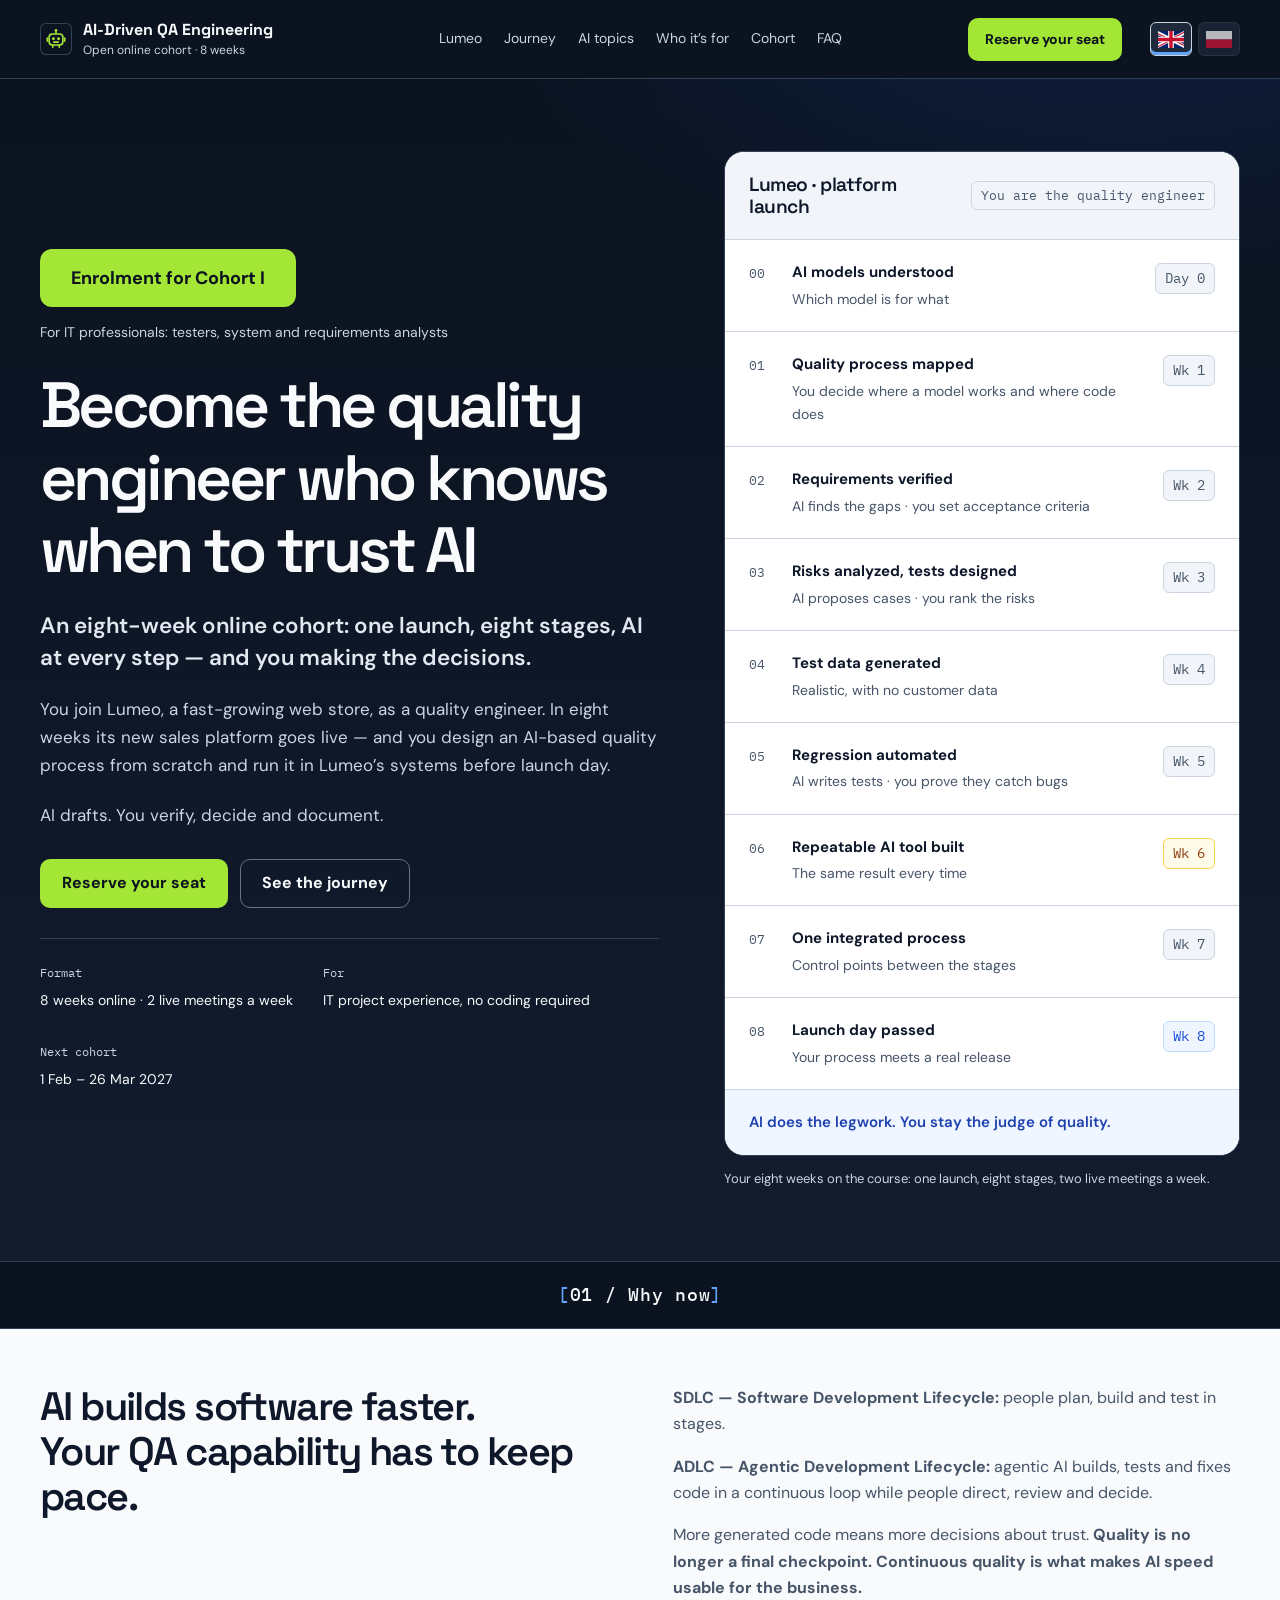
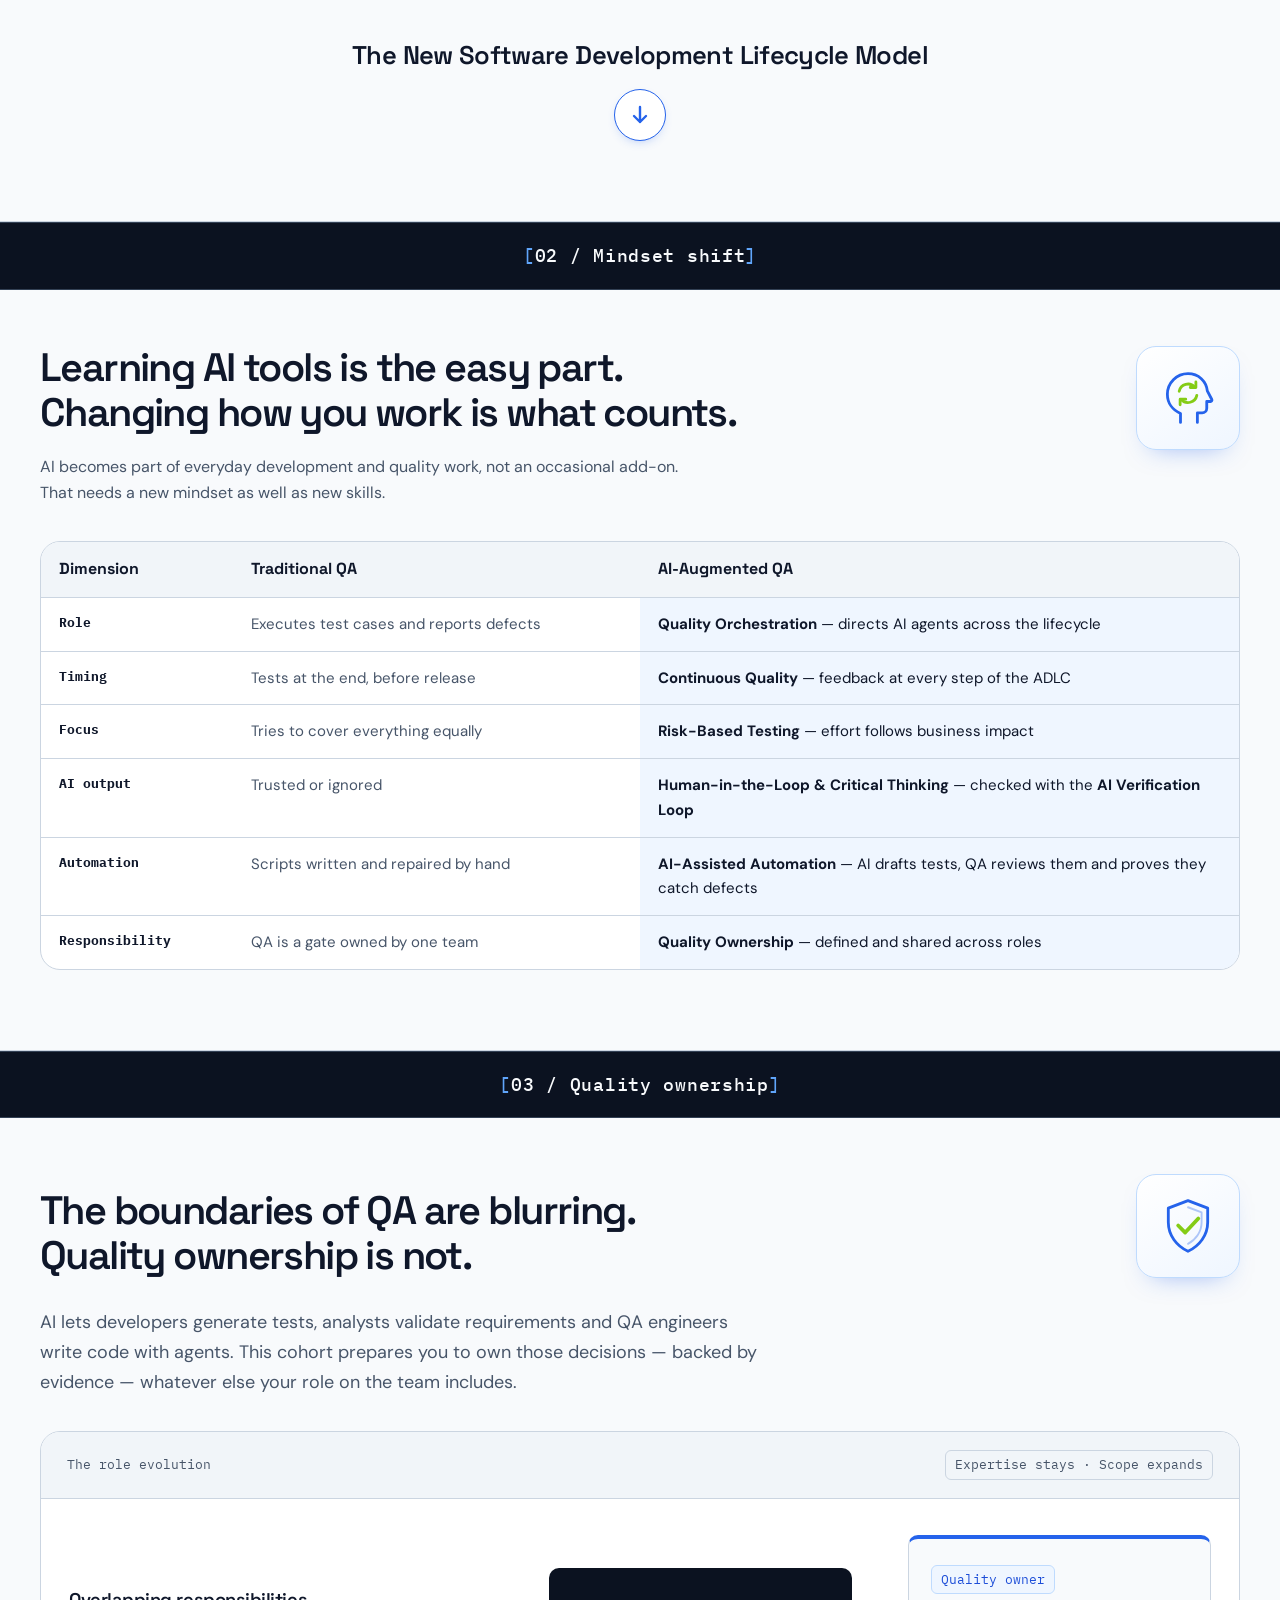
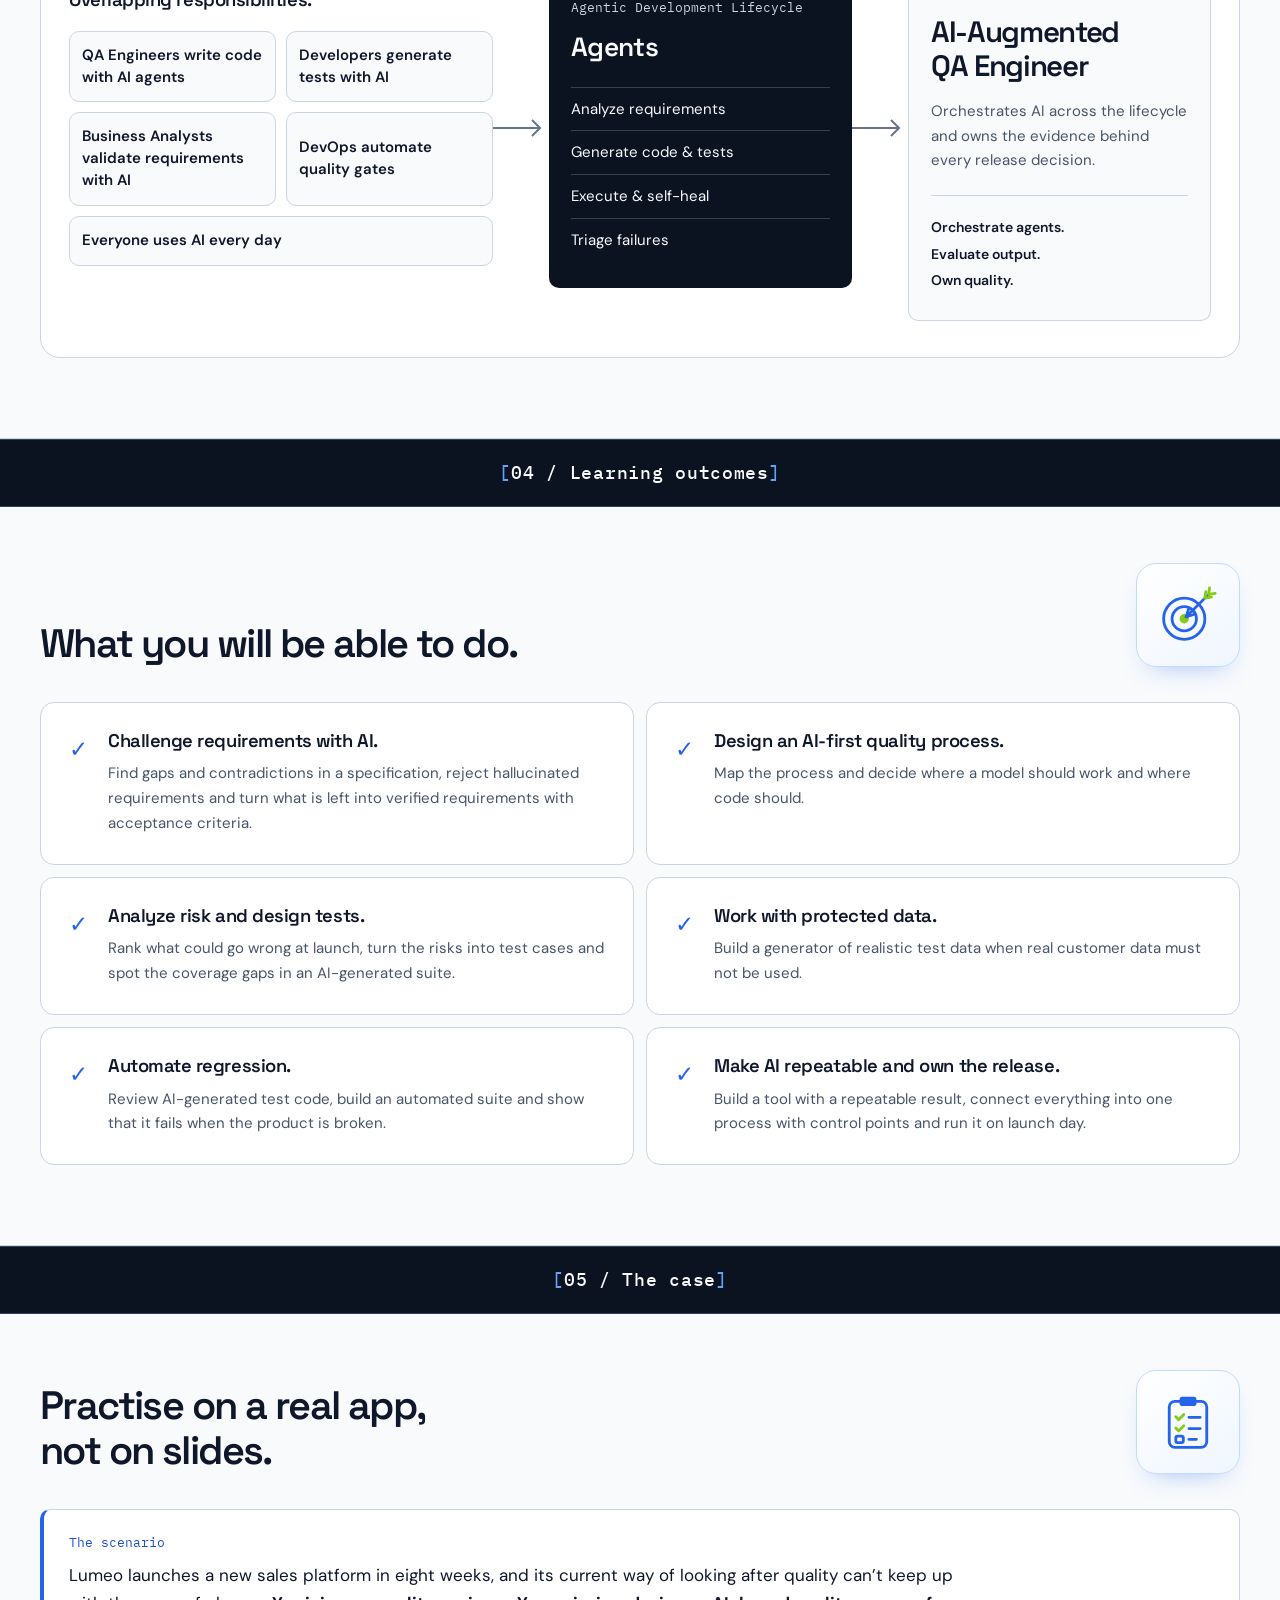
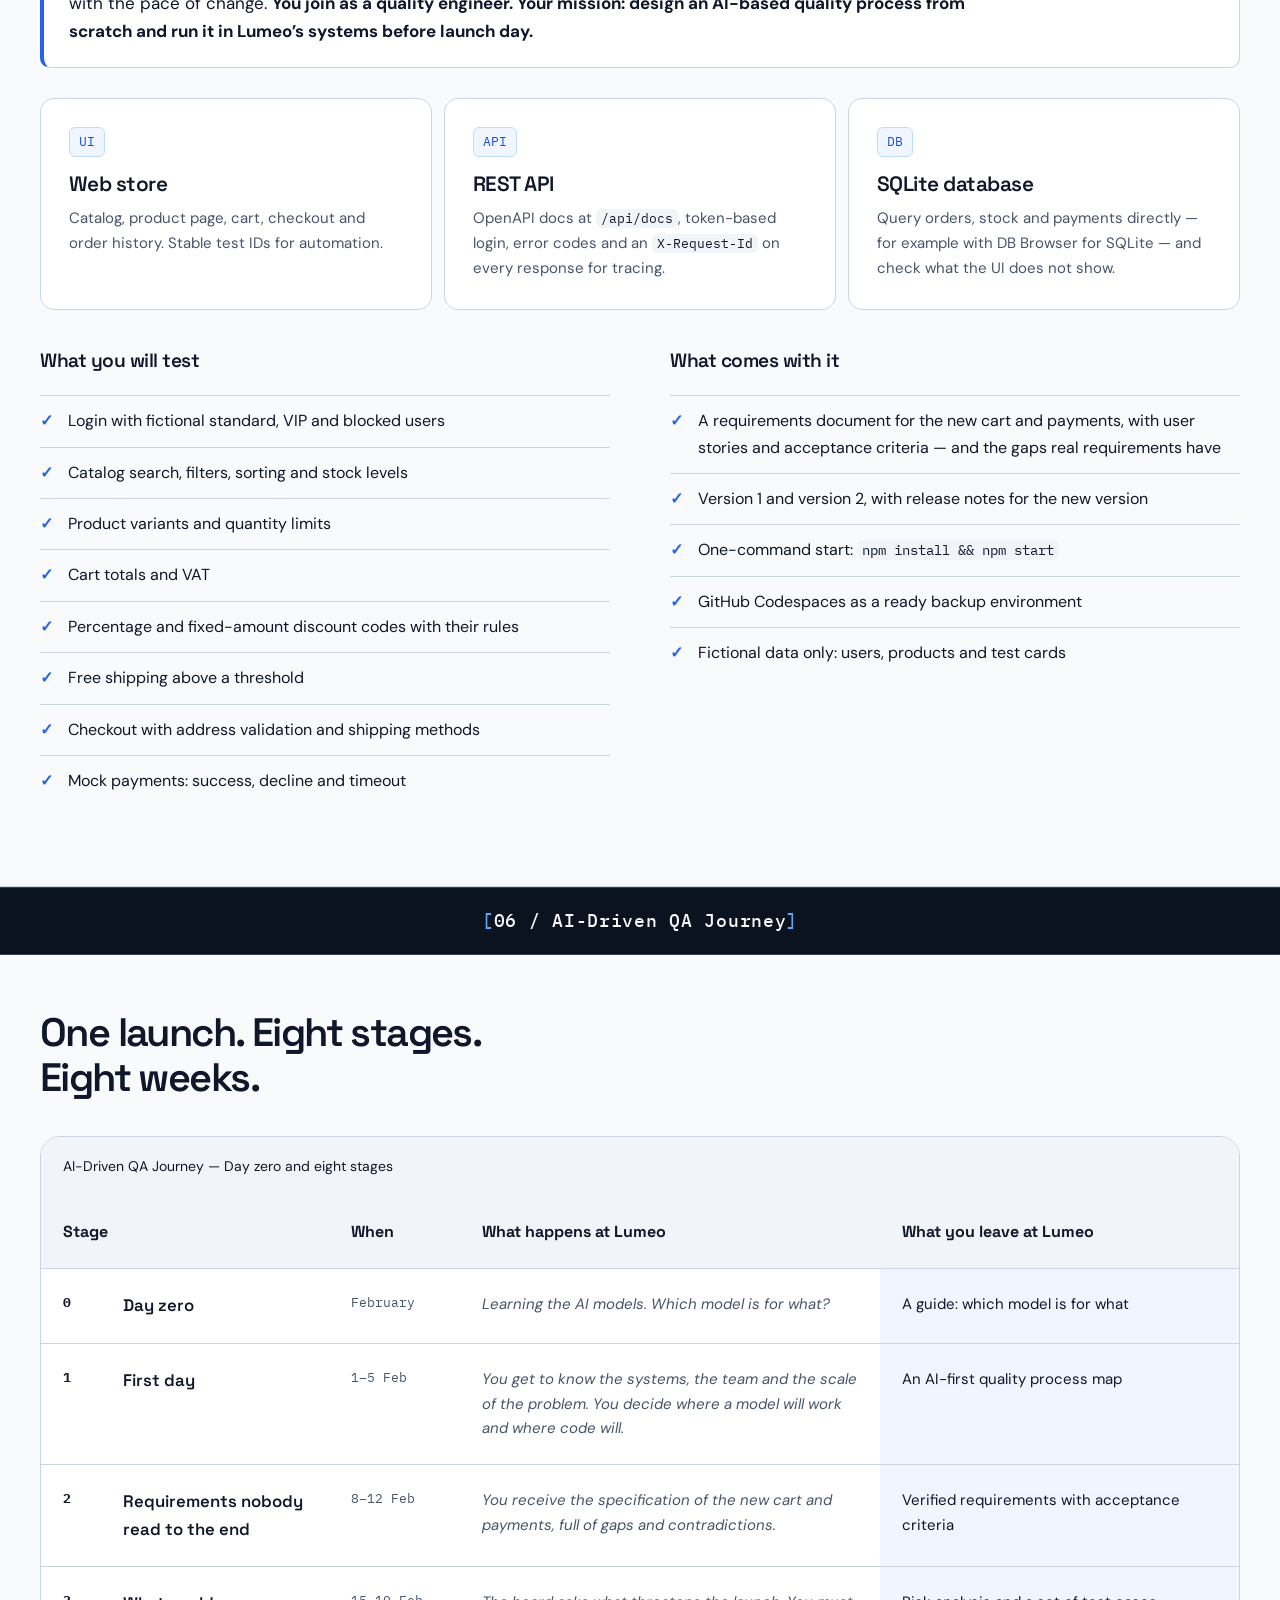
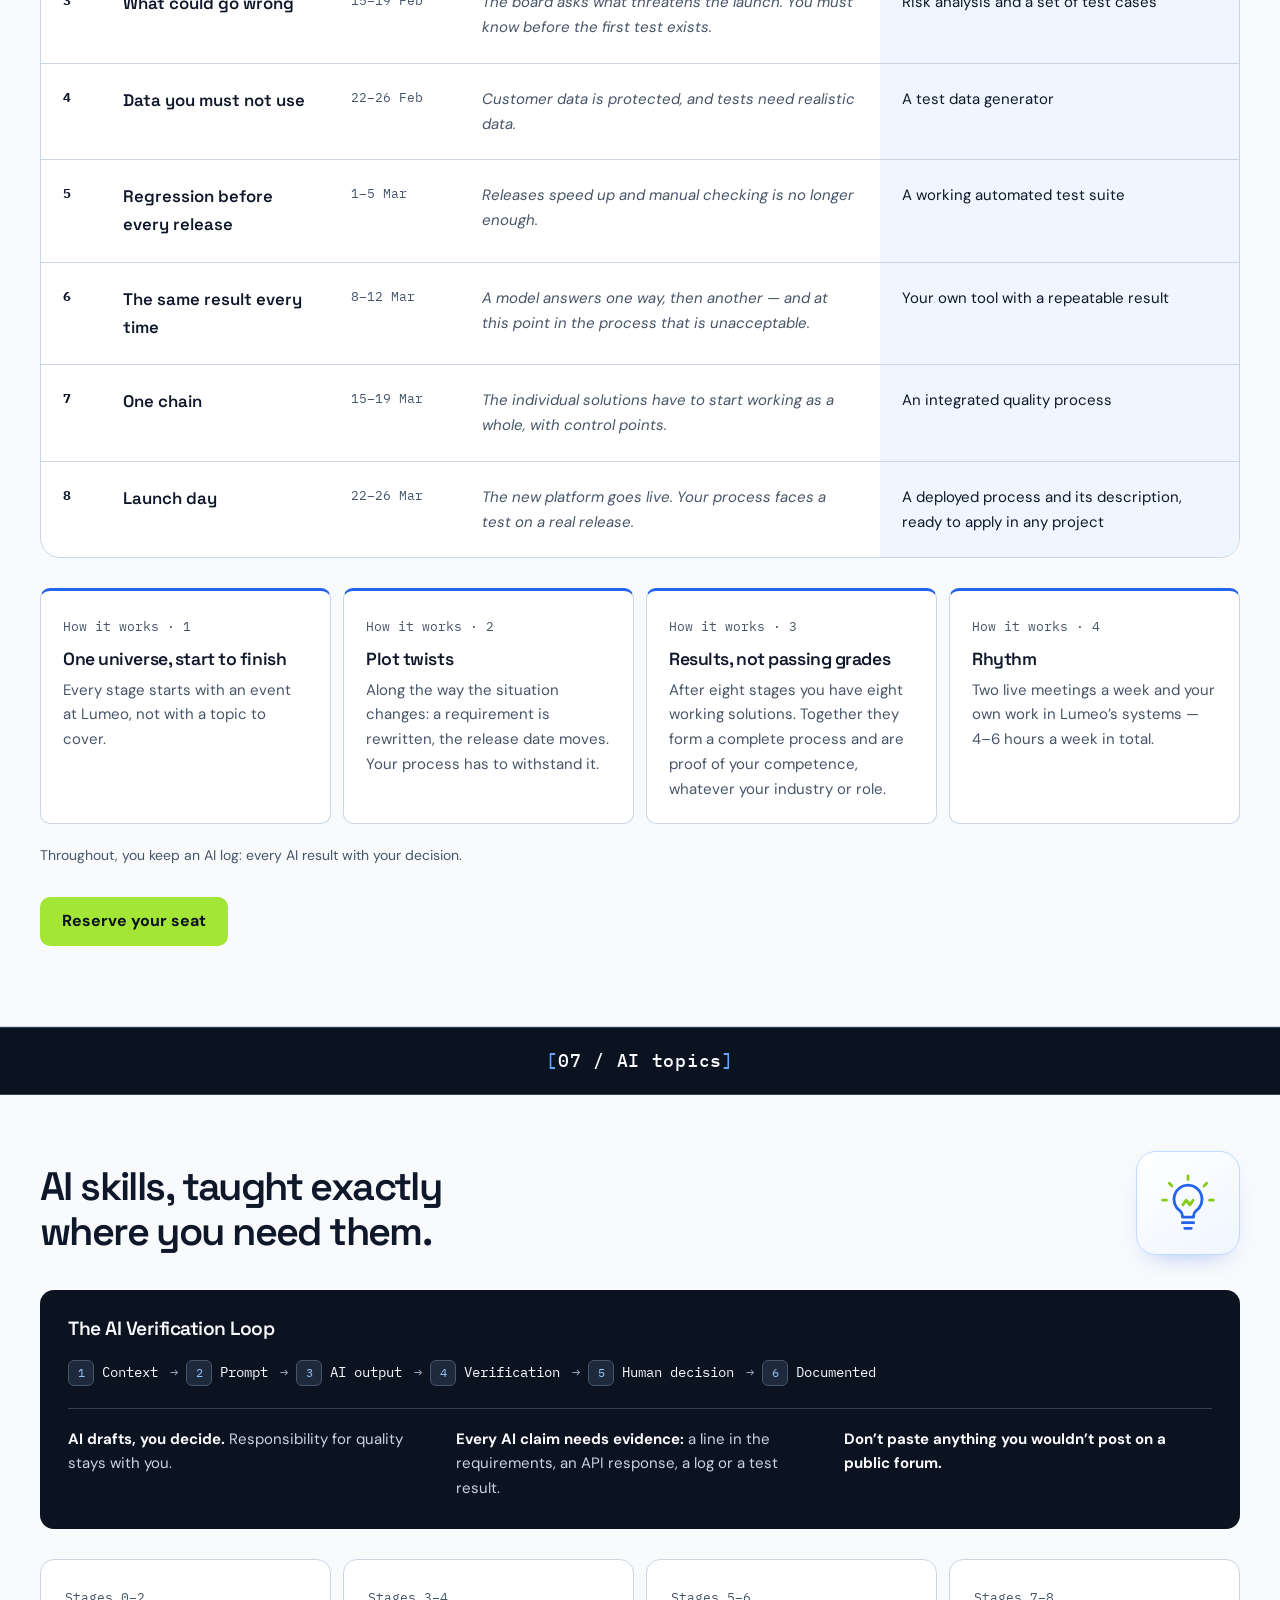
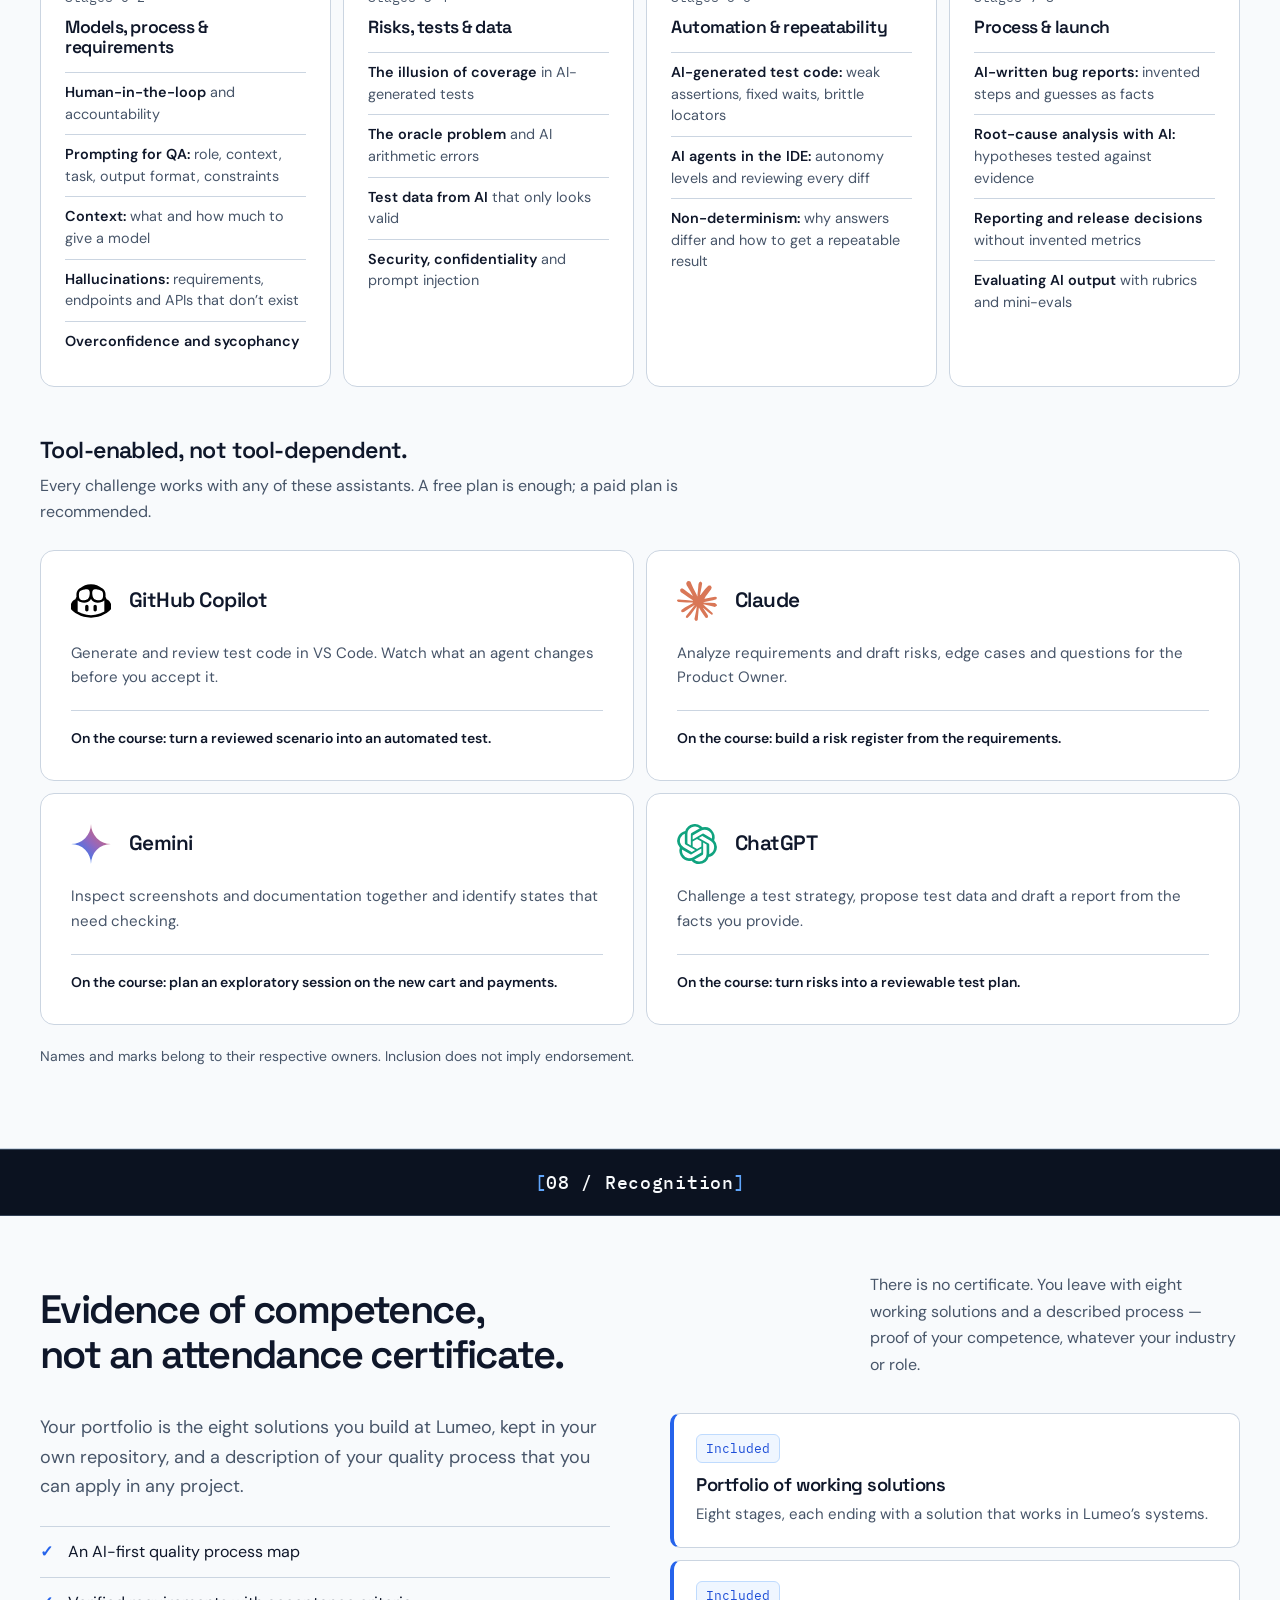
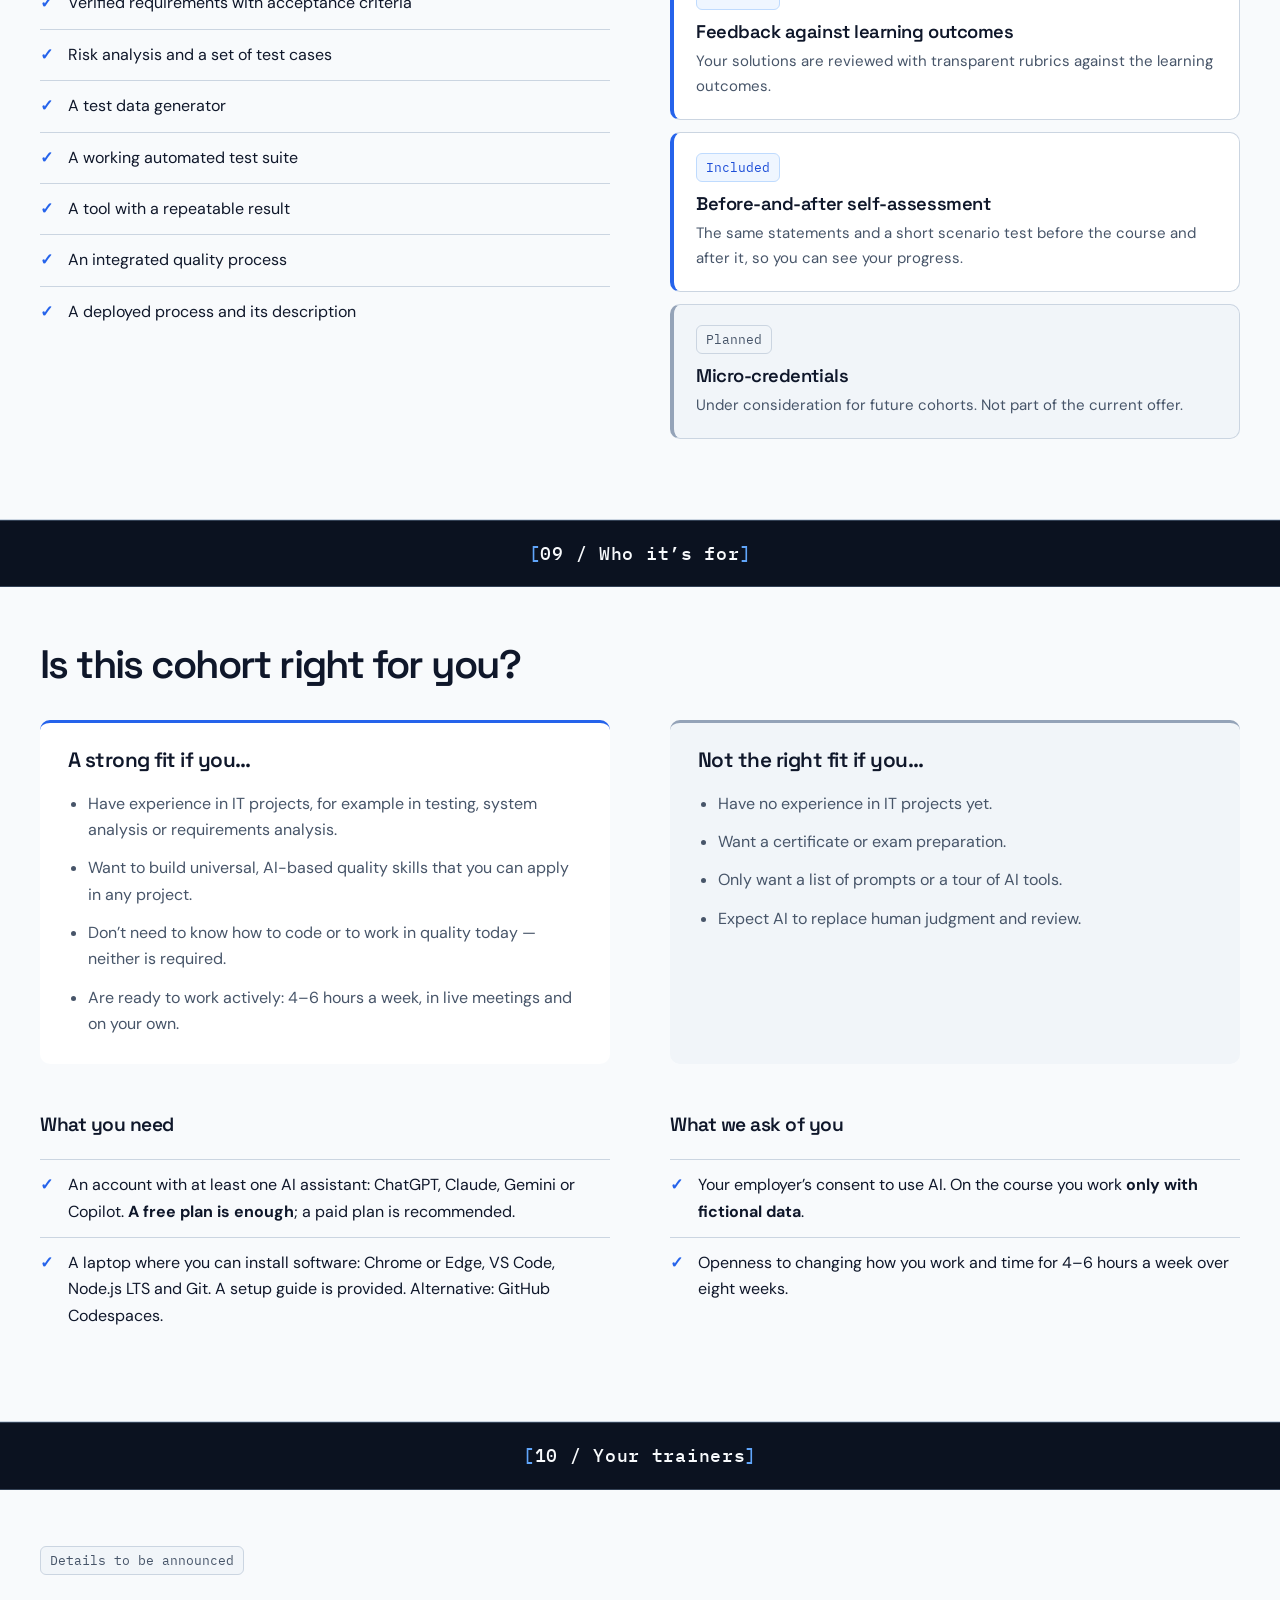
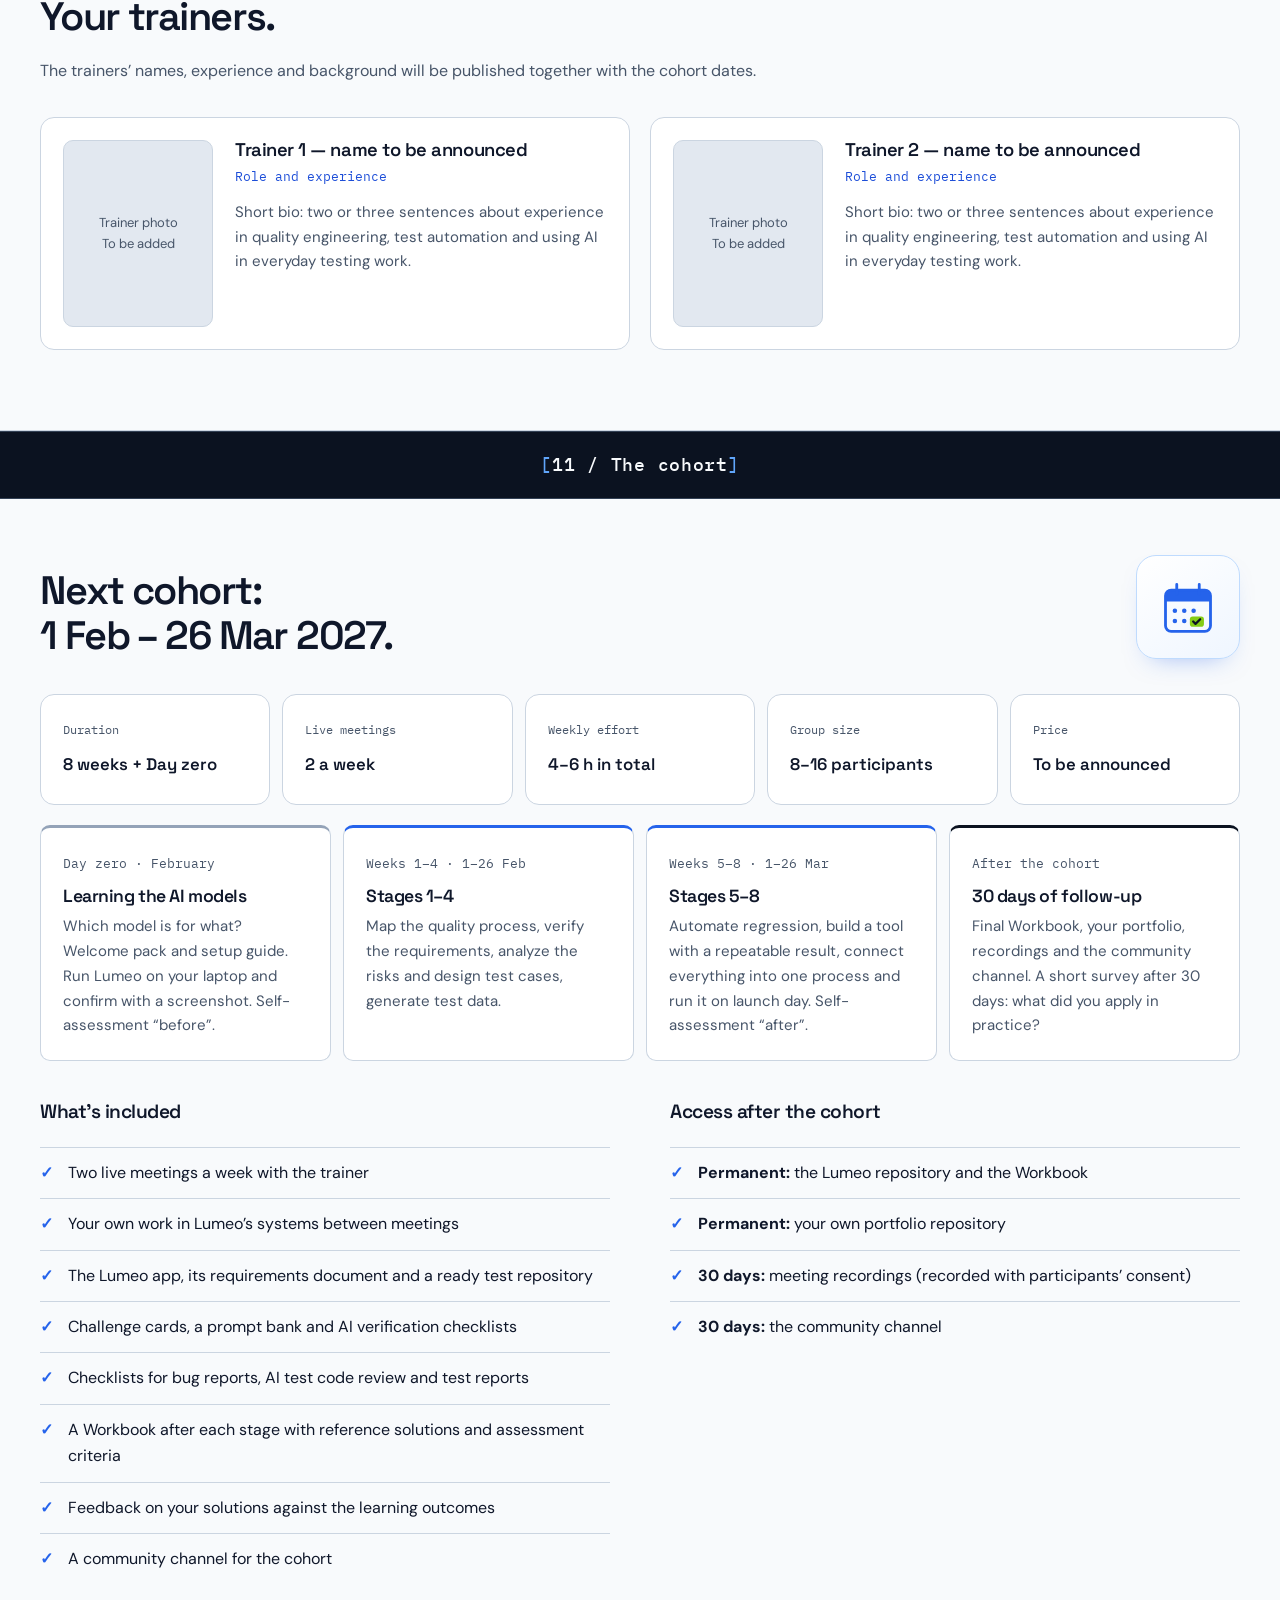
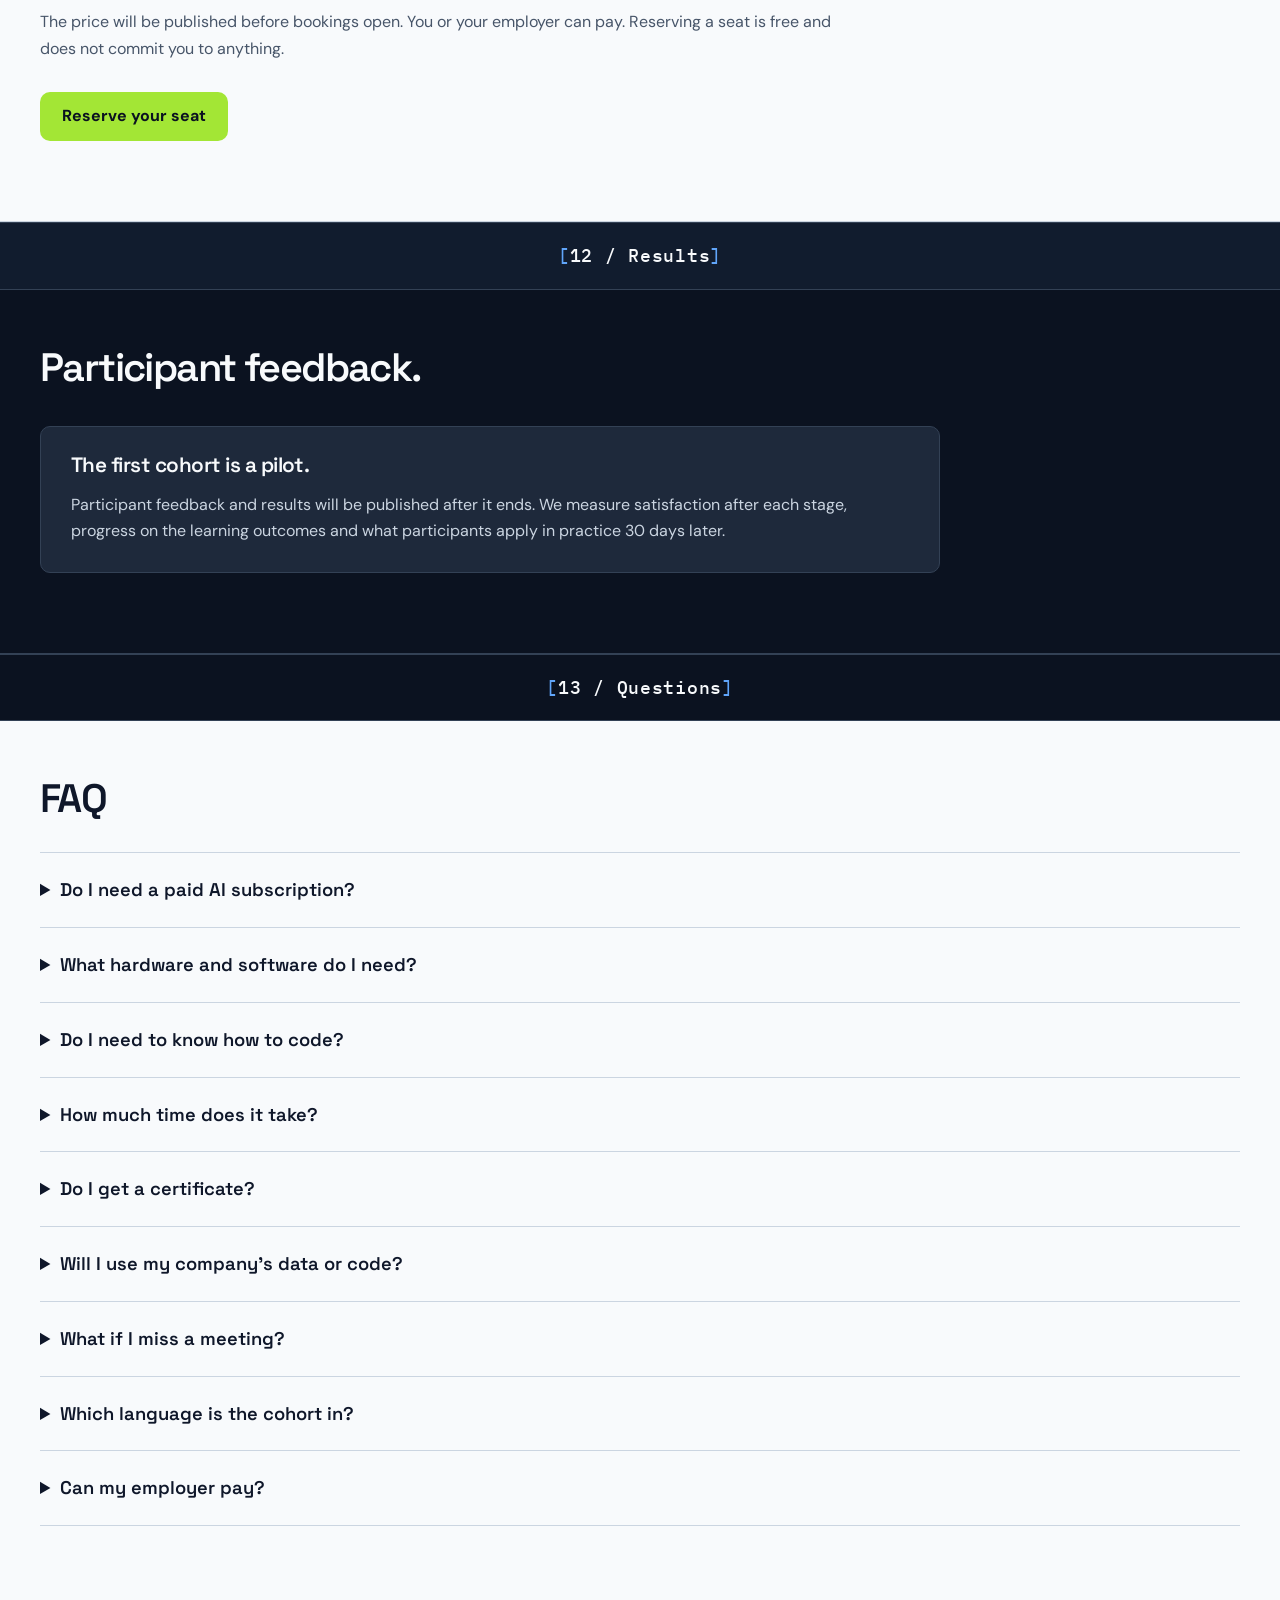
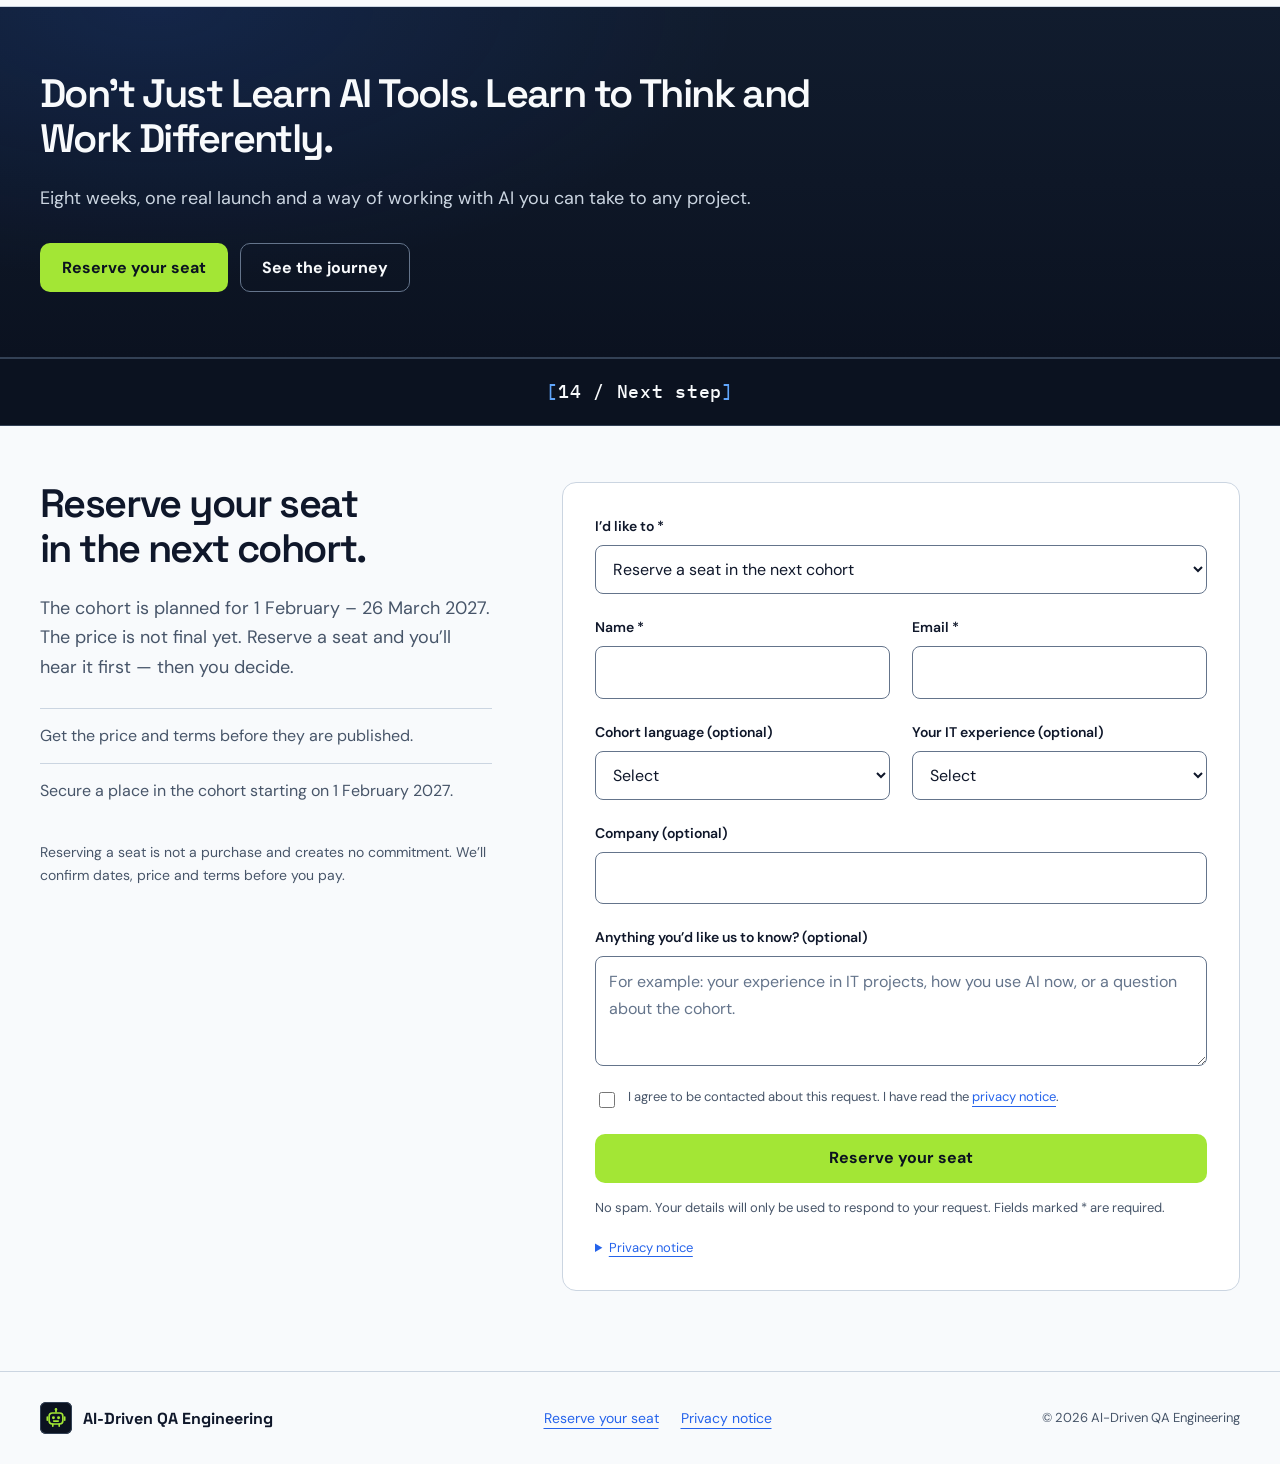
==== commit 4199a351: "Hero enrolment button, centered nav, full-width section bands - Replace the hero 'Open cohort' badge" ====
--- a/index.html
+++ b/index.html
@@ -18,15 +18,15 @@
 :root,.output-board{--background-primary:var(--neutral-50);--background-secondary:var(--slate-100);--surface-primary:var(--white);--surface-secondary:var(--slate-100);--text-primary:var(--ink-900);--text-secondary:var(--slate-600);--text-inverse:var(--neutral-50);--border-default:var(--slate-300);--border-hover:var(--slate-400);--action-primary:var(--lime-400);--action-primary-hover:var(--lime-500);--action-primary-active:var(--lime-600);--action-primary-text:var(--navy-950);--action-secondary:var(--white);--action-secondary-text:var(--ink-900);--action-secondary-border:var(--slate-400);--action-secondary-hover:var(--slate-100);--action-secondary-border-hover:var(--slate-600);--action-secondary-active:var(--slate-200);--action-disabled:var(--slate-200);--action-disabled-text:var(--slate-600);--action-disabled-border:var(--slate-300);--link-default:var(--blue-600);--link-hover:var(--blue-700);--accent:var(--blue-600);--accent-strong:var(--blue-700);--accent-subtle:var(--blue-50);--accent-border:var(--blue-200);--focus-ring:var(--blue-600);--input-bg:var(--white);--input-fg:var(--ink-900);--input-placeholder:var(--slate-500);--input-border:var(--slate-500);--input-border-hover:var(--slate-600);--input-border-focus:var(--blue-600);--input-border-error:var(--red-700);--input-disabled-bg:var(--slate-100);--input-disabled-fg:var(--slate-600);--status-success:var(--green-700);--status-success-bg:var(--green-50);--status-success-border:var(--green-300);--status-warning:var(--amber-800);--status-warning-bg:var(--amber-50);--status-warning-border:var(--amber-300);--status-warning-accent:var(--amber-700);--status-error:var(--red-700);--status-error-bg:var(--red-50);--status-error-border:var(--red-300);--status-info:var(--blue-600);--status-info-bg:var(--blue-50);--status-info-border:var(--blue-300)}
 .output-board{color:var(--text-primary)}
 .header,.hero,.dark,.closing,.builder-engine,.human-direction,.loop-panel{--background-primary:var(--navy-950);--background-secondary:var(--navy-900);--surface-primary:var(--slate-800);--surface-secondary:var(--navy-900);--text-primary:var(--neutral-50);--text-secondary:var(--slate-300);--border-default:var(--slate-700);--border-hover:var(--slate-500);--action-secondary:transparent;--action-secondary-text:var(--neutral-50);--action-secondary-border:var(--slate-500);--action-secondary-hover:var(--slate-800);--action-secondary-border-hover:var(--slate-300);--action-secondary-active:var(--slate-700);--action-disabled:var(--slate-700);--action-disabled-text:var(--slate-300);--action-disabled-border:var(--slate-500);--link-default:var(--blue-400);--link-hover:var(--blue-300);--accent:var(--blue-400);--accent-strong:var(--blue-300);--accent-subtle:var(--slate-800);--accent-border:var(--slate-600);--focus-ring:var(--blue-400);--input-bg:var(--slate-800);--input-fg:var(--neutral-50);--input-placeholder:var(--slate-400);--input-border:var(--slate-500);--input-border-hover:var(--slate-300);--input-border-focus:var(--blue-400);--input-border-error:#F87171;--input-disabled-bg:var(--navy-900);--input-disabled-fg:var(--slate-400);--status-success:#4ADE80;--status-success-bg:#052E16;--status-success-border:#166534;--status-warning:#FBBF24;--status-warning-bg:#2A1A05;--status-warning-border:#92400E;--status-warning-accent:#F59E0B;--status-error:#F87171;--status-error-bg:#2A0E0E;--status-error-border:#991B1B;--status-info:var(--blue-400);--status-info-bg:#0F1E3D;--status-info-border:var(--blue-800);color:var(--text-primary)}
-*{box-sizing:border-box}html{scroll-behavior:smooth;scroll-padding-top:100px}body{margin:0;background:var(--background-primary);color:var(--text-primary);font:400 1rem/1.65 var(--body)}h1,h2,h3,p{margin:0}h1,h2,h3{font-family:var(--display);line-height:1.13;font-weight:600;overflow-wrap:anywhere}h1{font-size:clamp(2.75rem,5vw,4.6rem);letter-spacing:-.055em}h2{font-size:clamp(2rem,3.1vw,3rem);letter-spacing:-.04em}h3{font-size:1.3rem;letter-spacing:-.025em}a{color:inherit;text-underline-offset:5px}button,input,select,textarea{font:inherit}button{cursor:pointer}img{max-width:100%}:focus-visible{outline:3px solid var(--focus-ring);outline-offset:4px}::selection{background:var(--blue-100);color:var(--ink-900)}.wrap{width:min(1240px,calc(100% - 80px));margin-inline:auto}.skip{position:fixed;top:-100px;left:20px;z-index:100;background:var(--white);color:var(--ink-900);padding:12px 20px;border-radius:var(--radius-control)}.skip:focus{top:12px}.label,.section-id,.badge{font-family:var(--mono);font-size:.8125rem}.label,.section-id{color:var(--text-secondary)}.section-id{display:block;margin-bottom:18px}.section-id::before{content:'['}.section-id::after{content:']'}.badge{display:inline-flex;align-items:center;padding:4px 9px;line-height:1.5;border:1px solid var(--border-default);white-space:nowrap}.badge.good{color:var(--accent-strong);background:var(--accent-subtle);border-color:var(--accent-border)}.badge.risk{color:var(--status-warning);background:var(--status-warning-bg);border-color:var(--status-warning-border)}.badge.neutral{color:var(--text-secondary);background:var(--surface-secondary)}.btn{display:inline-flex;align-items:center;justify-content:center;min-height:49px;padding:12px 21px;font-weight:700;line-height:1.3;text-decoration:none;border:1px solid transparent;background:var(--action-primary);color:var(--action-primary-text);border-radius:var(--radius-control);transition:background-color var(--transition),border-color var(--transition),color var(--transition)}.btn:hover{background:var(--action-primary-hover)}.btn:active{background:var(--action-primary-active)}.btn:disabled,.btn[aria-disabled="true"]{background:var(--action-disabled);color:var(--action-disabled-text);border-color:var(--action-disabled-border);cursor:not-allowed}.btn-secondary{background:var(--action-secondary);color:var(--action-secondary-text);border-color:var(--action-secondary-border)}.btn-secondary:hover{background:var(--action-secondary-hover);border-color:var(--action-secondary-border-hover)}.btn-secondary:active{background:var(--action-secondary-active)}.button-row{display:flex;flex-wrap:wrap;gap:12px;margin-top:30px}.section{padding:80px 0;border-bottom:1px solid var(--border-default)}.section-head{display:flex;gap:48px;justify-content:space-between;align-items:end;margin-bottom:35px}.section-head h2{max-width:740px}.section-head p{max-width:370px;color:var(--text-secondary)}.lede{font-size:1.125rem;color:var(--text-secondary);max-width:720px;margin-top:22px}.fine{font-size:.875rem;color:var(--text-secondary)}.split{display:grid;grid-template-columns:1fr 1fr;gap:60px}.split>*,.hero-grid>*,.contact-grid>*{min-width:0}.dark{background:var(--background-primary)}p+p{margin-top:16px}
+*{box-sizing:border-box}html{scroll-behavior:smooth;scroll-padding-top:100px}body{margin:0;background:var(--background-primary);color:var(--text-primary);font:400 1rem/1.65 var(--body)}h1,h2,h3,p{margin:0}h1,h2,h3{font-family:var(--display);line-height:1.13;font-weight:600;overflow-wrap:anywhere}h1{font-size:clamp(2.75rem,5vw,4.6rem);letter-spacing:-.055em}h2{font-size:clamp(2rem,3.1vw,3rem);letter-spacing:-.04em}h3{font-size:1.3rem;letter-spacing:-.025em}a{color:inherit;text-underline-offset:5px}button,input,select,textarea{font:inherit}button{cursor:pointer}img{max-width:100%}:focus-visible{outline:3px solid var(--focus-ring);outline-offset:4px}::selection{background:var(--blue-100);color:var(--ink-900)}.wrap{width:min(1240px,calc(100% - 80px));margin-inline:auto}.skip{position:fixed;top:-100px;left:20px;z-index:100;background:var(--white);color:var(--ink-900);padding:12px 20px;border-radius:var(--radius-control)}.skip:focus{top:12px}.label,.badge{font-family:var(--mono);font-size:.8125rem}.section-id{font-family:var(--mono)}.label{color:var(--text-secondary)}.section-band{margin-bottom:56px;padding:18px 20px;background:var(--navy-950);text-align:center;border-block:1px solid var(--slate-700)}.section-id{display:inline-block;font-size:clamp(1rem,1.4vw,1.1875rem);font-weight:500;letter-spacing:.04em;color:var(--neutral-50)}.section-id::before,.section-id::after{color:var(--blue-400)}.dark .section-band{background:var(--navy-900)}.section-id::before{content:'['}.section-id::after{content:']'}.badge{display:inline-flex;align-items:center;padding:4px 9px;line-height:1.5;border:1px solid var(--border-default);white-space:nowrap}.badge.good{color:var(--accent-strong);background:var(--accent-subtle);border-color:var(--accent-border)}.badge.risk{color:var(--status-warning);background:var(--status-warning-bg);border-color:var(--status-warning-border)}.badge.neutral{color:var(--text-secondary);background:var(--surface-secondary)}.btn{display:inline-flex;align-items:center;justify-content:center;min-height:49px;padding:12px 21px;font-weight:700;line-height:1.3;text-decoration:none;border:1px solid transparent;background:var(--action-primary);color:var(--action-primary-text);border-radius:var(--radius-control);transition:background-color var(--transition),border-color var(--transition),color var(--transition)}.btn:hover{background:var(--action-primary-hover)}.btn:active{background:var(--action-primary-active)}.btn:disabled,.btn[aria-disabled="true"]{background:var(--action-disabled);color:var(--action-disabled-text);border-color:var(--action-disabled-border);cursor:not-allowed}.btn-secondary{background:var(--action-secondary);color:var(--action-secondary-text);border-color:var(--action-secondary-border)}.btn-secondary:hover{background:var(--action-secondary-hover);border-color:var(--action-secondary-border-hover)}.btn-secondary:active{background:var(--action-secondary-active)}.button-row{display:flex;flex-wrap:wrap;gap:12px;margin-top:30px}.section{padding:0 0 80px;border-bottom:1px solid var(--border-default)}.section-head{display:flex;gap:48px;justify-content:space-between;align-items:end;margin-bottom:35px}.section-head h2{max-width:740px}.section-head p{max-width:370px;color:var(--text-secondary)}.lede{font-size:1.125rem;color:var(--text-secondary);max-width:720px;margin-top:22px}.fine{font-size:.875rem;color:var(--text-secondary)}.split{display:grid;grid-template-columns:1fr 1fr;gap:60px}.split>*,.hero-grid>*,.contact-grid>*{min-width:0}.dark{background:var(--background-primary)}p+p{margin-top:16px}
 .header{position:sticky;top:0;z-index:20;background:var(--navy-950);border-bottom:1px solid var(--border-default)}.header-inner{min-height:78px;display:flex;gap:28px;align-items:center}.brand{display:flex;align-items:center;gap:11px;text-decoration:none;font-family:var(--display);font-weight:700;line-height:1.2}.brand-symbol{display:grid;place-items:center;width:32px;height:32px;flex-shrink:0;background:var(--navy-950);color:var(--lime-400);box-shadow:inset 0 0 0 1px var(--slate-700);font-size:21px}.brand small{display:block;color:var(--text-secondary);font-size:.75rem;font-family:var(--body);font-weight:400;margin-top:4px}.nav{display:flex;align-items:center;gap:22px;flex:1}.nav-links{display:flex;gap:22px;margin-left:auto}.nav-links a{font-size:.875rem;text-decoration:none;color:var(--text-secondary);transition:color var(--transition)}.nav-links a:hover{color:var(--text-primary);text-decoration:underline}.nav-links a:active{color:var(--link-hover)}.nav .btn{font-size:.875rem;min-height:43px;padding:10px 16px}.nav-toggle{display:none;margin-left:auto;padding:9px 13px;background:transparent;color:var(--text-primary);border:1px solid var(--border-hover);border-radius:var(--radius-control);transition:background-color var(--transition),border-color var(--transition)}.nav-toggle:hover{background:var(--slate-800);border-color:var(--slate-300)}
-.hero{padding:72px 0;background:radial-gradient(1100px 560px at 88% -12%,rgba(37,99,235,.18),transparent 62%),linear-gradient(180deg,var(--navy-950) 0%,var(--navy-900) 100%)}.hero-grid{display:grid;grid-template-columns:1.2fr 1fr;gap:65px;align-items:center}.hero-intake{display:flex;flex-wrap:wrap;align-items:center;gap:14px;margin-bottom:25px;color:var(--text-secondary);font-size:.875rem}.hero-intake .badge{color:var(--text-secondary);border-color:var(--border-hover);background:transparent}.hero h2{font-family:var(--body);font-size:1.4rem;line-height:1.4;letter-spacing:0;margin-top:24px;color:var(--slate-200)}.hero .lede{color:var(--text-secondary);font-size:1.0625rem}.hero-facts{display:flex;gap:30px;flex-wrap:wrap;margin:30px 0 0;padding:24px 0 0;border-top:1px solid var(--border-default)}.hero-facts dt{font-family:var(--mono);font-size:.75rem;color:var(--text-secondary)}.hero-facts dd{margin:6px 0 0;font-size:.875rem}.hero-note{font-size:.8125rem;color:var(--text-secondary);margin-top:17px}.output-board{background:var(--surface-primary);border:1px solid var(--slate-700)}.output-board header{padding:22px 24px;background:var(--surface-secondary);border-bottom:1px solid var(--border-default);display:flex;justify-content:space-between;align-items:center;gap:12px}.output-board h3{font-size:1.2rem}.board-list{padding:0;margin:0;list-style:none;counter-reset:output}.board-list li{padding:20px 24px;border-bottom:1px solid var(--border-default);display:grid;grid-template-columns:28px 1fr;gap:15px;counter-increment:output}.board-list li::before{content:counter(output,decimal-leading-zero);font-family:var(--mono);font-size:.8125rem;color:var(--text-secondary);margin-top:3px}.board-list strong{display:block;font-size:.9375rem}.board-list span{display:block;font-size:.875rem;color:var(--text-secondary);margin-top:3px}.board-result{padding:20px 24px;background:var(--accent-subtle);color:var(--blue-800);font-weight:600;font-size:.9375rem}.board-caption{margin-top:12px;font-size:.8125rem;color:var(--text-secondary)}
+.hero{padding:72px 0;background:radial-gradient(1100px 560px at 88% -12%,rgba(37,99,235,.18),transparent 62%),linear-gradient(180deg,var(--navy-950) 0%,var(--navy-900) 100%)}.hero-grid{display:grid;grid-template-columns:1.2fr 1fr;gap:65px;align-items:center}.hero-intake{display:flex;flex-wrap:wrap;align-items:center;gap:14px;margin-bottom:25px;color:var(--text-secondary);font-size:.875rem}.btn-lg{min-height:58px;padding:15px 30px;font-size:1.125rem;border-radius:12px}.hero h2{font-family:var(--body);font-size:1.4rem;line-height:1.4;letter-spacing:0;margin-top:24px;color:var(--slate-200)}.hero .lede{color:var(--text-secondary);font-size:1.0625rem}.hero-facts{display:flex;gap:30px;flex-wrap:wrap;margin:30px 0 0;padding:24px 0 0;border-top:1px solid var(--border-default)}.hero-facts dt{font-family:var(--mono);font-size:.75rem;color:var(--text-secondary)}.hero-facts dd{margin:6px 0 0;font-size:.875rem}.hero-note{font-size:.8125rem;color:var(--text-secondary);margin-top:17px}.output-board{background:var(--surface-primary);border:1px solid var(--slate-700)}.output-board header{padding:22px 24px;background:var(--surface-secondary);border-bottom:1px solid var(--border-default);display:flex;justify-content:space-between;align-items:center;gap:12px}.output-board h3{font-size:1.2rem}.board-list{padding:0;margin:0;list-style:none;counter-reset:output}.board-list li{padding:20px 24px;border-bottom:1px solid var(--border-default);display:grid;grid-template-columns:28px 1fr;gap:15px;counter-increment:output}.board-list li::before{content:counter(output,decimal-leading-zero);font-family:var(--mono);font-size:.8125rem;color:var(--text-secondary);margin-top:3px}.board-list strong{display:block;font-size:.9375rem}.board-list span{display:block;font-size:.875rem;color:var(--text-secondary);margin-top:3px}.board-result{padding:20px 24px;background:var(--accent-subtle);color:var(--blue-800);font-weight:600;font-size:.9375rem}.board-caption{margin-top:12px;font-size:.8125rem;color:var(--text-secondary)}
 .why-copy{display:grid;grid-template-columns:1fr 1fr;gap:65px}.why-copy>div{color:var(--text-secondary)}.role-intro{margin-bottom:30px}.outcomes{display:grid;grid-template-columns:1fr 1fr;gap:12px;list-style:none;margin:30px 0 0;padding:0}.outcomes li{display:flex;gap:20px;padding:28px;border:1px solid var(--border-default);border-radius:var(--radius-lg);background:var(--surface-primary)}.outcomes li:last-child{grid-column:1/-1}.outcomes .check{font-size:23px;color:var(--accent);flex-shrink:0}.outcomes h3{font-size:1.15rem}.outcomes p{font-size:.9375rem;color:var(--text-secondary);margin-top:10px}.table-scroll{overflow:auto;border:1px solid var(--border-default);background:var(--surface-primary);margin-top:30px}table{border-collapse:collapse;width:100%;text-align:left;min-width:700px}caption{padding:18px 22px;background:var(--surface-secondary);text-align:left;font-size:.875rem}th,td{padding:23px 22px;border-bottom:1px solid var(--border-default);vertical-align:top}thead th{font-family:var(--display);background:var(--surface-secondary)}tbody th{width:10%;font-family:var(--mono);font-size:.8125rem}tbody td:nth-child(2){width:36%;font-family:var(--display);font-weight:600;font-size:1.05rem}tbody td:last-child{background:var(--accent-subtle);font-size:.9375rem}tbody tr:last-child>*{border-bottom:0}.curriculum-note{margin-top:20px;font-size:.875rem;color:var(--text-secondary)}
-.tools{display:grid;grid-template-columns:1fr 1fr;gap:12px}.tool{padding:30px;border:1px solid var(--border-default);border-radius:var(--radius-lg);background:var(--surface-primary)}.tool-title{display:flex;align-items:center;gap:18px;margin-bottom:20px}.tool-logo{width:40px;height:40px;flex-shrink:0}.tool p{color:var(--text-secondary);font-size:.9375rem}.tool .use{border-top:1px solid var(--border-default);margin-top:20px;padding-top:16px;font-size:.875rem;font-weight:600}.fit-panel{border-top:3px solid var(--accent);padding:26px 28px;background:var(--surface-primary)}.fit-panel.secondary{border-color:var(--slate-400);background:var(--surface-secondary)}.fit-panel h3{margin-bottom:18px}.fit-panel ul{margin:0;padding-left:20px;color:var(--text-secondary)}.fit-panel li{margin-top:12px}.trainers-head{max-width:760px}.trainers-head .badge{margin-bottom:20px}.trainers-head p{margin-top:18px;color:var(--text-secondary)}.trainers{display:grid;grid-template-columns:1fr 1fr;gap:20px;margin-top:32px}.trainer{display:grid;grid-template-columns:150px 1fr;gap:22px;align-items:start;padding:22px;background:var(--surface-primary);border:1px solid var(--border-default);border-radius:var(--radius-lg)}.trainer .photo-slot{aspect-ratio:4/5;width:100%;max-width:none;padding:12px;font-size:.8125rem}.trainer h3{font-size:1.15rem}.trainer-role{margin-top:6px;font-family:var(--mono);font-size:.8125rem;color:var(--accent-strong)}.trainer-copy p:last-child{margin-top:12px;color:var(--text-secondary);font-size:.9375rem}.head-icon{flex-shrink:0;display:grid;place-items:center;width:104px;height:104px;border-radius:var(--radius-xl);background:linear-gradient(145deg,var(--white) 0%,var(--blue-50) 100%);border:1px solid var(--blue-200);color:var(--blue-600);box-shadow:0 12px 26px -16px rgba(37,99,235,.5)}.head-icon svg{width:60px;height:60px}.head-top{align-items:flex-start}.head-top .head-icon{margin-top:calc(.8125rem * 1.65 + 18px)}.section-head .head-lede{margin-top:18px;max-width:640px;color:var(--text-secondary)}.hi-accent-fill{fill:var(--lime-500)}.hi-accent-stroke{stroke:var(--lime-500)}.photo-slot{aspect-ratio:4/5;background:var(--slate-200);border:1px solid var(--border-default);display:grid;place-items:center;color:var(--text-secondary);font-size:.9375rem;text-align:center;padding:20px}.launch-facts{display:grid;grid-template-columns:repeat(5,1fr);gap:12px;margin:30px 0 0}.launch-facts>div{padding:25px 22px;border:1px solid var(--border-default);border-radius:var(--radius-lg);background:var(--surface-primary)}.launch-facts dt{font-family:var(--mono);font-size:.75rem;color:var(--text-secondary);margin-bottom:12px}.launch-facts dd{margin:0;font-family:var(--display);font-size:1.05rem;font-weight:600}.pricing-note{margin-top:25px;max-width:800px;color:var(--text-secondary)}.feedback-pending{padding:27px 30px;border:1px solid var(--border-default);background:var(--surface-primary);max-width:900px}.feedback-pending h3{margin-bottom:15px}.feedback-pending p{color:var(--text-secondary)}.faq-list{border-top:1px solid var(--border-default)}.faq-list details{border-bottom:1px solid var(--border-default);padding:24px 0}.faq-list summary{cursor:pointer;font-family:var(--display);font-size:1.15rem;font-weight:600;line-height:1.4;transition:color var(--transition)}.faq-list summary:hover{color:var(--link-default)}.faq-list p{max-width:850px;color:var(--text-secondary);margin-top:18px}.closing{padding:65px 0;background:radial-gradient(900px 420px at 12% 0%,rgba(37,99,235,.14),transparent 65%),linear-gradient(180deg,var(--navy-900) 0%,var(--navy-950) 100%);border-bottom:1px solid var(--border-default)}.closing .lede{color:var(--text-secondary)}.closing h2{max-width:850px}
+.tools{display:grid;grid-template-columns:1fr 1fr;gap:12px}.tool{padding:30px;border:1px solid var(--border-default);border-radius:var(--radius-lg);background:var(--surface-primary)}.tool-title{display:flex;align-items:center;gap:18px;margin-bottom:20px}.tool-logo{width:40px;height:40px;flex-shrink:0}.tool p{color:var(--text-secondary);font-size:.9375rem}.tool .use{border-top:1px solid var(--border-default);margin-top:20px;padding-top:16px;font-size:.875rem;font-weight:600}.fit-panel{border-top:3px solid var(--accent);padding:26px 28px;background:var(--surface-primary)}.fit-panel.secondary{border-color:var(--slate-400);background:var(--surface-secondary)}.fit-panel h3{margin-bottom:18px}.fit-panel ul{margin:0;padding-left:20px;color:var(--text-secondary)}.fit-panel li{margin-top:12px}.trainers-head{max-width:760px}.trainers-head .badge{margin-bottom:20px}.trainers-head p{margin-top:18px;color:var(--text-secondary)}.trainers{display:grid;grid-template-columns:1fr 1fr;gap:20px;margin-top:32px}.trainer{display:grid;grid-template-columns:150px 1fr;gap:22px;align-items:start;padding:22px;background:var(--surface-primary);border:1px solid var(--border-default);border-radius:var(--radius-lg)}.trainer .photo-slot{aspect-ratio:4/5;width:100%;max-width:none;padding:12px;font-size:.8125rem}.trainer h3{font-size:1.15rem}.trainer-role{margin-top:6px;font-family:var(--mono);font-size:.8125rem;color:var(--accent-strong)}.trainer-copy p:last-child{margin-top:12px;color:var(--text-secondary);font-size:.9375rem}.head-icon{flex-shrink:0;display:grid;place-items:center;width:104px;height:104px;border-radius:var(--radius-xl);background:linear-gradient(145deg,var(--white) 0%,var(--blue-50) 100%);border:1px solid var(--blue-200);color:var(--blue-600);box-shadow:0 12px 26px -16px rgba(37,99,235,.5)}.head-icon svg{width:60px;height:60px}.head-top{align-items:flex-start}.head-top .head-icon{margin-top:0}.section-head .head-lede{margin-top:18px;max-width:640px;color:var(--text-secondary)}.hi-accent-fill{fill:var(--lime-500)}.hi-accent-stroke{stroke:var(--lime-500)}.photo-slot{aspect-ratio:4/5;background:var(--slate-200);border:1px solid var(--border-default);display:grid;place-items:center;color:var(--text-secondary);font-size:.9375rem;text-align:center;padding:20px}.launch-facts{display:grid;grid-template-columns:repeat(5,1fr);gap:12px;margin:30px 0 0}.launch-facts>div{padding:25px 22px;border:1px solid var(--border-default);border-radius:var(--radius-lg);background:var(--surface-primary)}.launch-facts dt{font-family:var(--mono);font-size:.75rem;color:var(--text-secondary);margin-bottom:12px}.launch-facts dd{margin:0;font-family:var(--display);font-size:1.05rem;font-weight:600}.pricing-note{margin-top:25px;max-width:800px;color:var(--text-secondary)}.feedback-pending{padding:27px 30px;border:1px solid var(--border-default);background:var(--surface-primary);max-width:900px}.feedback-pending h3{margin-bottom:15px}.feedback-pending p{color:var(--text-secondary)}.faq-list{border-top:1px solid var(--border-default)}.faq-list details{border-bottom:1px solid var(--border-default);padding:24px 0}.faq-list summary{cursor:pointer;font-family:var(--display);font-size:1.15rem;font-weight:600;line-height:1.4;transition:color var(--transition)}.faq-list summary:hover{color:var(--link-default)}.faq-list p{max-width:850px;color:var(--text-secondary);margin-top:18px}.closing{padding:65px 0;background:radial-gradient(900px 420px at 12% 0%,rgba(37,99,235,.14),transparent 65%),linear-gradient(180deg,var(--navy-900) 0%,var(--navy-950) 100%);border-bottom:1px solid var(--border-default)}.closing .lede{color:var(--text-secondary)}.closing h2{max-width:850px}
 .contact-grid{display:grid;grid-template-columns:.8fr 1.2fr;gap:70px}.contact-points{margin:25px 0 0;padding:0;list-style:none;color:var(--text-secondary)}.contact-points li{padding:14px 0;border-top:1px solid var(--border-default)}.form{border:1px solid var(--border-default);padding:32px;background:var(--surface-primary)}.form-grid{display:grid;grid-template-columns:1fr 1fr;gap:22px}.field{display:flex;flex-direction:column;gap:7px}.field label{font-size:.875rem;font-weight:600;color:var(--text-primary)}.field input,.field select,.field textarea{width:100%;min-width:0;padding:12px 13px;min-height:48px;border:1px solid var(--input-border);background:var(--input-bg);color:var(--input-fg);border-radius:var(--radius-input);transition:border-color var(--transition),background-color var(--transition)}.field input::placeholder,.field textarea::placeholder{color:var(--input-placeholder);opacity:1}.field :is(input,select,textarea):hover{border-color:var(--input-border-hover)}.field :is(input,select,textarea):focus-visible{border-color:var(--input-border-focus);outline-offset:2px}.field :is(input,select,textarea):user-invalid,.field :is(input,select,textarea)[aria-invalid="true"]{border-color:var(--input-border-error)}.field :is(input,select,textarea):disabled{background:var(--input-disabled-bg);color:var(--input-disabled-fg);border-color:var(--border-default);cursor:not-allowed}.field textarea{resize:vertical;min-height:110px}.field-wide{grid-column:1/-1}.consent{display:flex;align-items:start;gap:10px;font-size:.8125rem;margin-top:20px;color:var(--text-secondary)}.consent input{margin-top:6px;accent-color:var(--blue-600);width:16px;height:16px;flex-shrink:0}.form .btn{width:100%;margin-top:23px}.form-note{font-size:.8125rem;color:var(--text-secondary);margin-top:14px}.form-message{padding:15px;font-size:.9375rem;margin-top:20px;border:1px solid var(--border-default)}.form-message.error{color:var(--status-error);background:var(--status-error-bg);border-color:var(--status-error-border);border-left-width:4px}.form-message.success{color:var(--status-success);background:var(--status-success-bg);border-color:var(--status-success-border);border-left-width:4px}.form-message:empty{display:none}.form button:disabled{cursor:progress}.honeypot{display:none!important}.privacy{margin-top:18px;font-size:.8125rem;color:var(--text-secondary)}.privacy summary{cursor:pointer;color:var(--link-default);text-decoration:underline;text-underline-offset:4px}.privacy summary:hover{color:var(--link-hover)}.privacy a,.consent a,.footer-links a{color:var(--link-default);transition:color var(--transition)}.privacy a:hover,.consent a:hover,.footer-links a:hover{color:var(--link-hover)}.privacy p{margin-top:12px}.footer{padding:30px 0}.footer-inner{display:flex;justify-content:space-between;align-items:center;gap:25px}.footer-links{display:flex;gap:22px;font-size:.875rem}.footer .fine{font-size:.8125rem}
 @media(max-width:1180px){.wrap{width:calc(100% - 56px)}.hero-grid{gap:40px}.nav-links{gap:15px}.brand small{display:none}.launch-facts{grid-template-columns:repeat(3,1fr)}}
-@media(max-width:980px){.nav-toggle{display:block}.nav{display:none;position:absolute;top:100%;left:0;right:0;padding:24px 28px;background:var(--background-secondary);border-bottom:1px solid var(--border-default);box-shadow:0 12px 24px rgba(2,6,23,.35)}.nav.is-open{display:flex;align-items:start;flex-direction:column}.nav-links{display:grid;grid-template-columns:1fr 1fr;gap:0;margin:0;width:100%}.nav-links a{padding:10px 0;font-size:1rem}.hero-grid{grid-template-columns:1fr 1fr;gap:30px}.section{padding:60px 0}.section-head{gap:30px}.split,.why-copy{gap:30px}.contact-grid{grid-template-columns:1fr;gap:35px}.trainers{grid-template-columns:1fr}}
-@media(max-width:720px){.wrap{width:calc(100% - 36px)}.header-inner{min-height:68px}.brand{font-size:.9375rem}.brand small{display:block;font-size:.6875rem}.hero{padding:42px 0}.hero-grid,.split,.why-copy{grid-template-columns:1fr}.hero h2{font-size:1.2rem}.hero-grid{gap:35px}.hero-facts{gap:20px}.section{padding:50px 0}.section-head{display:block}.section-head p{margin-top:20px;max-width:none}.outcomes{grid-template-columns:1fr}.outcomes li:last-child{grid-column:auto}.outcomes li{padding:23px}.tools{grid-template-columns:1fr}.tool{padding:25px}.trainer{grid-template-columns:110px 1fr;gap:16px;padding:18px}.head-icon{width:84px;height:84px;margin-top:20px}.head-icon svg{width:48px;height:48px}.launch-facts{grid-template-columns:1fr 1fr}.launch-facts>div{padding:22px}.form{padding:24px}.footer-inner{align-items:start;flex-direction:column}.closing{padding:45px 0}.feedback-pending{padding:24px}}
+@media(max-width:980px){.nav-toggle{display:block}.nav{display:none;position:absolute;top:100%;left:0;right:0;padding:24px 28px;background:var(--background-secondary);border-bottom:1px solid var(--border-default);box-shadow:0 12px 24px rgba(2,6,23,.35)}.nav.is-open{display:flex;align-items:start;flex-direction:column}.nav-links{display:grid;grid-template-columns:1fr 1fr;gap:0;margin:0;width:100%}.nav-links a{padding:10px 0;font-size:1rem}.hero-grid{grid-template-columns:1fr 1fr;gap:30px}.section{padding:0 0 60px}.section-band{margin-bottom:44px}.section-head{gap:30px}.split,.why-copy{gap:30px}.contact-grid{grid-template-columns:1fr;gap:35px}.trainers{grid-template-columns:1fr}}
+@media(max-width:720px){.wrap{width:calc(100% - 36px)}.header-inner{min-height:68px}.brand{font-size:.9375rem}.brand small{display:block;font-size:.6875rem}.hero{padding:42px 0}.hero-grid,.split,.why-copy{grid-template-columns:1fr}.hero h2{font-size:1.2rem}.hero-grid{gap:35px}.hero-facts{gap:20px}.section{padding:0 0 50px}.section-band{margin-bottom:36px;padding:14px 16px}.section-head{display:block}.section-head p{margin-top:20px;max-width:none}.outcomes{grid-template-columns:1fr}.outcomes li:last-child{grid-column:auto}.outcomes li{padding:23px}.tools{grid-template-columns:1fr}.tool{padding:25px}.trainer{grid-template-columns:110px 1fr;gap:16px;padding:18px}.head-icon{width:84px;height:84px;margin-top:20px}.head-icon svg{width:48px;height:48px}.launch-facts{grid-template-columns:1fr 1fr}.launch-facts>div{padding:22px}.form{padding:24px}.footer-inner{align-items:start;flex-direction:column}.closing{padding:45px 0}.feedback-pending{padding:24px}}
 @media(max-width:430px){.form-grid{grid-template-columns:1fr}.form{padding:20px}.button-row{flex-direction:column;align-items:stretch}.button-row .btn{width:100%}.nav-links{grid-template-columns:1fr}.hero-facts{display:grid;grid-template-columns:1fr 1fr}.output-board header{align-items:start;flex-direction:column}.board-list li{padding:18px}.launch-facts dd{font-size:.9375rem}.brand{font-size:.875rem}}
 @media(prefers-reduced-motion:reduce){html{scroll-behavior:auto}*,*::before,*::after{animation:none!important;transition:none!important}}
     .builder-map,.delivery-map{margin:34px 0 0;border:1px solid var(--border-default);background:var(--surface-primary)}.builder-map-top{display:flex;align-items:center;justify-content:space-between;gap:16px;padding:18px 26px;border-bottom:1px solid var(--border-default);background:var(--surface-secondary)}.builder-map-body{display:grid;grid-template-columns:minmax(0,1.4fr) 56px minmax(0,1fr) 56px minmax(0,1fr);align-items:center;padding:36px 28px}.role-inputs h3{margin-bottom:20px;font-size:1.15rem}.role-matrix{display:grid;grid-template-columns:1fr 1fr;gap:10px;list-style:none;margin:0;padding:0}.role-matrix li{display:flex;align-items:center;padding:13px 12px;min-height:66px;font-size:.9375rem;font-weight:600;line-height:1.45;border:1px solid var(--border-default);background:var(--background-primary)}.role-matrix li:last-child{grid-column:1/-1;min-height:50px}.map-arrow{width:56px;height:40px;color:var(--slate-500)}.builder-engine{background:var(--navy-950);padding:26px 22px;min-width:0}.builder-engine h3{margin:12px 0 24px;font-size:1.65rem}.builder-engine ul{margin:0;padding:0;list-style:none}.builder-engine li{padding:9px 0;border-top:1px solid var(--border-default);font-size:.9375rem}.builder-result{padding:26px 22px;border:1px solid var(--border-default);border-top:4px solid var(--accent);background:var(--background-primary);min-width:0}.builder-result h3{font-size:clamp(1.65rem,2.3vw,2.1rem);margin:22px 0 16px;letter-spacing:-.045em}.builder-result p{color:var(--text-secondary);font-size:.9375rem}.builder-result>div span{display:block}.builder-result>div{font-size:.875rem;font-weight:600;line-height:1.9;border-top:1px solid var(--border-default);padding-top:18px;margin-top:22px}.builder-map figcaption,.delivery-map figcaption{padding:17px 26px;border-top:1px solid var(--border-default);font-size:.875rem;color:var(--text-secondary);background:var(--background-primary)}
@@ -67,20 +67,20 @@
 /* shape: corner radius per component size */
 .badge,code,.brand-symbol,.loop li::before,.feedback-rail span{border-radius:var(--radius-xs)}.form-message,.skip{border-radius:var(--radius-sm)}.role-matrix li,.flow-steps li,.human-direction,.credential,.path,.sessions li,.timeline li,.scenario,.fit-panel,.photo-slot,.feedback-pending,.builder-engine,.builder-result{border-radius:var(--radius-md)}.form,.loop-panel{border-radius:var(--radius-lg)}.output-board,.table-scroll,.builder-map,.delivery-map,.staffing-illustration{border-radius:var(--radius-xl);overflow:hidden}.table-scroll{overflow:auto}
 @media(max-width:430px){.header-inner{gap:12px}.lang-btn{width:36px;height:32px}.lang-btn svg{width:22px;height:15px}}
-@media(max-width:720px){.head-top .head-icon{margin-top:20px}}</style>
+@media(max-width:720px){.head-top .head-icon{margin-top:20px}}@media(min-width:1181px){.header-inner{position:relative}.nav-links{position:absolute;left:50%;top:50%;transform:translate(-50%,-50%);margin-left:0}.nav .btn{margin-left:auto}}</style>
 <noscript><style>.lc-toggle{display:none!important}.lc-reveal{grid-template-rows:1fr!important}.lc-reveal-inner{visibility:visible!important}.nav-toggle{display:none!important}.nav{display:flex!important;position:static;flex-wrap:wrap;padding:12px 0}.header-inner{flex-wrap:wrap}</style></noscript>
 </head>
 <body>
 <a data-i18n="skip.01" class="skip" href="#main">Skip to content</a>
 <header class="header"><div class="wrap header-inner"><a class="brand" href="#top"><span class="brand-symbol" aria-hidden="true"><svg viewBox="0 0 24 24" focusable="false"><path d="M12 2.5v3" fill="none" stroke="currentColor" stroke-width="1.8" stroke-linecap="round"/><circle cx="12" cy="2.6" r="1.4" fill="currentColor"/><rect x="4.5" y="6.5" width="15" height="12" rx="3.5" fill="none" stroke="currentColor" stroke-width="1.8"/><circle cx="9.2" cy="11.8" r="1.6" fill="currentColor"/><circle cx="14.8" cy="11.8" r="1.6" fill="currentColor"/><path d="M9.5 15.4h5M2.5 11v3.5M21.5 11v3.5M8.5 18.5v2.5M15.5 18.5v2.5" fill="none" stroke="currentColor" stroke-width="1.8" stroke-linecap="round"/></svg></span><span data-i18n="nav.01">AI-Driven QA Engineering<small>Open online cohort · 8 weeks</small></span></a><div data-i18n-attr="aria-label:nav.09" class="lang-switch" role="group" aria-label="Language"><button class="lang-btn" type="button" data-i18n-skip data-lang="en" lang="en" aria-label="English" title="English" aria-pressed="true"><svg viewBox="0 0 60 30" preserveAspectRatio="xMidYMid slice" aria-hidden="true" focusable="false"><clipPath id="flag-uk-a"><path d="M0,0 v30 h60 v-30 z"/></clipPath><clipPath id="flag-uk-b"><path d="M30,15 h30 v15 z v15 h-30 z h-30 v-15 z v-15 h30 z"/></clipPath><g clip-path="url(#flag-uk-a)"><path d="M0,0 v30 h60 v-30 z" fill="#012169"/><path d="M0,0 L60,30 M60,0 L0,30" stroke="#fff" stroke-width="6"/><path d="M0,0 L60,30 M60,0 L0,30" clip-path="url(#flag-uk-b)" stroke="#C8102E" stroke-width="4"/><path d="M30,0 v30 M0,15 h60" stroke="#fff" stroke-width="10"/><path d="M30,0 v30 M0,15 h60" stroke="#C8102E" stroke-width="6"/></g></svg></button><button class="lang-btn" type="button" data-i18n-skip data-lang="pl" lang="pl" aria-label="Polski" title="Polski" aria-pressed="false"><svg viewBox="0 0 16 10" preserveAspectRatio="none" aria-hidden="true" focusable="false"><rect width="16" height="5" fill="#fff"/><rect y="5" width="16" height="5" fill="#dc143c"/></svg></button></div><button class="nav-toggle" id="nav-toggle" type="button" data-i18n-skip aria-controls="site-nav" aria-expanded="false">Menu</button><nav data-i18n-attr="aria-label:nav.10" class="nav" id="site-nav" aria-label="Main navigation"><div class="nav-links"><a data-i18n="nav.02" href="#lumeo">Lumeo</a><a data-i18n="nav.03" href="#approach">Journey</a><a data-i18n="nav.04" href="#ai-topics">AI topics</a><a data-i18n="nav.05" href="#fit">Who it’s for</a><a data-i18n="nav.06" href="#engagement">Cohort</a><a data-i18n="nav.07" href="#faq">FAQ</a></div><a data-i18n="nav.08" class="btn" href="#contact" data-inquiry="seat">Reserve your seat</a></nav></div></header>
 <main id="main">
-<section class="hero" id="top" aria-labelledby="hero-title"><div class="wrap hero-grid"><div><p class="hero-intake"><span data-i18n="hero.01" class="badge">Open cohort · Online</span><span data-i18n="hero.02">For IT professionals: testers, system and requirements analysts</span></p><h1 data-i18n="hero.03" id="hero-title">Become the quality engineer who knows when to trust AI</h1><h2 data-i18n="hero.04">An eight-week online cohort: one launch, eight stages, AI at every step — and you making the decisions.</h2><p data-i18n="hero.05" class="lede">You join Lumeo, a fast-growing web store, as a quality engineer. In eight weeks its new sales platform goes live — and you design an AI-based quality process from scratch and run it in Lumeo’s systems before launch day.</p><p data-i18n="hero.06" class="lede">AI drafts. You verify, decide and document.</p><div class="button-row"><a data-i18n="hero.07" class="btn btn-green" href="#contact" data-inquiry="seat">Reserve your seat</a><a data-i18n="hero.08" class="btn btn-secondary" href="#approach">See the journey</a></div><dl class="hero-facts"><div><dt data-i18n="hero.09">Format</dt><dd data-i18n="hero.10">8 weeks online · 2 live meetings a week</dd></div><div><dt data-i18n="hero.11">For</dt><dd data-i18n="hero.12">IT project experience, no coding required</dd></div><div><dt data-i18n="hero.13">Next cohort</dt><dd data-i18n="hero.14">1 Feb – 26 Mar 2027</dd></div></dl></div><div><div class="output-board"><header><h3 data-i18n="hero.15">Lumeo · platform launch</h3><span data-i18n="hero.16" class="badge neutral">You are the quality engineer</span></header><ol class="board-list from-zero" start="0"><li><div class="board-row"><div><strong data-i18n="hero.17">AI models understood</strong><span data-i18n="hero.18">Which model is for what</span></div><span data-i18n="hero.19" class="badge neutral">Day 0</span></div></li><li><div class="board-row"><div><strong data-i18n="hero.20">Quality process mapped</strong><span data-i18n="hero.21">You decide where a model works and where code does</span></div><span data-i18n="hero.22" class="badge neutral">Wk 1</span></div></li><li><div class="board-row"><div><strong data-i18n="hero.23">Requirements verified</strong><span data-i18n="hero.24">AI finds the gaps · you set acceptance criteria</span></div><span data-i18n="hero.25" class="badge neutral">Wk 2</span></div></li><li><div class="board-row"><div><strong data-i18n="hero.26">Risks analyzed, tests designed</strong><span data-i18n="hero.27">AI proposes cases · you rank the risks</span></div><span data-i18n="hero.28" class="badge neutral">Wk 3</span></div></li><li><div class="board-row"><div><strong data-i18n="hero.29">Test data generated</strong><span data-i18n="hero.30">Realistic, with no customer data</span></div><span data-i18n="hero.31" class="badge neutral">Wk 4</span></div></li><li><div class="board-row"><div><strong data-i18n="hero.32">Regression automated</strong><span data-i18n="hero.33">AI writes tests · you prove they catch bugs</span></div><span data-i18n="hero.34" class="badge neutral">Wk 5</span></div></li><li><div class="board-row"><div><strong data-i18n="hero.35">Repeatable AI tool built</strong><span data-i18n="hero.36">The same result every time</span></div><span data-i18n="hero.37" class="badge risk">Wk 6</span></div></li><li><div class="board-row"><div><strong data-i18n="hero.38">One integrated process</strong><span data-i18n="hero.39">Control points between the stages</span></div><span data-i18n="hero.40" class="badge neutral">Wk 7</span></div></li><li><div class="board-row"><div><strong data-i18n="hero.41">Launch day passed</strong><span data-i18n="hero.42">Your process meets a real release</span></div><span data-i18n="hero.43" class="badge good">Wk 8</span></div></li></ol><div data-i18n="hero.44" class="board-result">AI does the legwork. You stay the judge of quality.</div></div><p data-i18n="hero.45" class="board-caption">Your eight weeks on the course: one launch, eight stages, two live meetings a week.</p></div></div></section>
-<section class="section" id="why-now" aria-labelledby="why-title"><div class="wrap"><span data-i18n="why.01" class="section-id">01 / Why now</span><div class="why-copy"><h2 data-i18n="why.02" id="why-title">AI builds software faster.<br>Your QA capability has to keep pace.</h2><div><p data-i18n="why.03"><strong>SDLC — Software Development Lifecycle:</strong> people plan, build and test in stages.</p><p data-i18n="why.04"><strong>ADLC — Agentic Development Lifecycle:</strong> agentic AI builds, tests and fixes code in a continuous loop while people direct, review and decide.</p><p data-i18n="why.05">More generated code means more decisions about trust. <strong>Quality is no longer a final checkpoint. Continuous quality is what makes AI speed usable for the business.</strong></p></div></div>        <h3 data-i18n="why.06" class="staffing-transition-title" id="lc-heading">The New Software Development Lifecycle Model</h3><button class="lc-toggle" id="lc-toggle" type="button" aria-expanded="false" aria-controls="lc-reveal" data-i18n-attr="aria-label:why.10;title:why.10" aria-label="SDLC vs. ADLC comparison" title="SDLC vs. ADLC comparison"><svg viewBox="0 0 24 24" aria-hidden="true" focusable="false"><path d="M12 4v15M6 13l6 6 6-6" fill="none" stroke="currentColor" stroke-width="2.4" stroke-linecap="round" stroke-linejoin="round"/></svg></button><div class="lc-reveal" id="lc-reveal"><div class="lc-reveal-inner">
+<section class="hero" id="top" aria-labelledby="hero-title"><div class="wrap hero-grid"><div><p class="hero-intake"><a data-i18n="hero.01" class="btn btn-lg" href="#contact" data-inquiry="seat">Enrolment for Cohort I</a><span data-i18n="hero.02">For IT professionals: testers, system and requirements analysts</span></p><h1 data-i18n="hero.03" id="hero-title">Become the quality engineer who knows when to trust AI</h1><h2 data-i18n="hero.04">An eight-week online cohort: one launch, eight stages, AI at every step — and you making the decisions.</h2><p data-i18n="hero.05" class="lede">You join Lumeo, a fast-growing web store, as a quality engineer. In eight weeks its new sales platform goes live — and you design an AI-based quality process from scratch and run it in Lumeo’s systems before launch day.</p><p data-i18n="hero.06" class="lede">AI drafts. You verify, decide and document.</p><div class="button-row"><a data-i18n="hero.07" class="btn btn-green" href="#contact" data-inquiry="seat">Reserve your seat</a><a data-i18n="hero.08" class="btn btn-secondary" href="#approach">See the journey</a></div><dl class="hero-facts"><div><dt data-i18n="hero.09">Format</dt><dd data-i18n="hero.10">8 weeks online · 2 live meetings a week</dd></div><div><dt data-i18n="hero.11">For</dt><dd data-i18n="hero.12">IT project experience, no coding required</dd></div><div><dt data-i18n="hero.13">Next cohort</dt><dd data-i18n="hero.14">1 Feb – 26 Mar 2027</dd></div></dl></div><div><div class="output-board"><header><h3 data-i18n="hero.15">Lumeo · platform launch</h3><span data-i18n="hero.16" class="badge neutral">You are the quality engineer</span></header><ol class="board-list from-zero" start="0"><li><div class="board-row"><div><strong data-i18n="hero.17">AI models understood</strong><span data-i18n="hero.18">Which model is for what</span></div><span data-i18n="hero.19" class="badge neutral">Day 0</span></div></li><li><div class="board-row"><div><strong data-i18n="hero.20">Quality process mapped</strong><span data-i18n="hero.21">You decide where a model works and where code does</span></div><span data-i18n="hero.22" class="badge neutral">Wk 1</span></div></li><li><div class="board-row"><div><strong data-i18n="hero.23">Requirements verified</strong><span data-i18n="hero.24">AI finds the gaps · you set acceptance criteria</span></div><span data-i18n="hero.25" class="badge neutral">Wk 2</span></div></li><li><div class="board-row"><div><strong data-i18n="hero.26">Risks analyzed, tests designed</strong><span data-i18n="hero.27">AI proposes cases · you rank the risks</span></div><span data-i18n="hero.28" class="badge neutral">Wk 3</span></div></li><li><div class="board-row"><div><strong data-i18n="hero.29">Test data generated</strong><span data-i18n="hero.30">Realistic, with no customer data</span></div><span data-i18n="hero.31" class="badge neutral">Wk 4</span></div></li><li><div class="board-row"><div><strong data-i18n="hero.32">Regression automated</strong><span data-i18n="hero.33">AI writes tests · you prove they catch bugs</span></div><span data-i18n="hero.34" class="badge neutral">Wk 5</span></div></li><li><div class="board-row"><div><strong data-i18n="hero.35">Repeatable AI tool built</strong><span data-i18n="hero.36">The same result every time</span></div><span data-i18n="hero.37" class="badge risk">Wk 6</span></div></li><li><div class="board-row"><div><strong data-i18n="hero.38">One integrated process</strong><span data-i18n="hero.39">Control points between the stages</span></div><span data-i18n="hero.40" class="badge neutral">Wk 7</span></div></li><li><div class="board-row"><div><strong data-i18n="hero.41">Launch day passed</strong><span data-i18n="hero.42">Your process meets a real release</span></div><span data-i18n="hero.43" class="badge good">Wk 8</span></div></li></ol><div data-i18n="hero.44" class="board-result">AI does the legwork. You stay the judge of quality.</div></div><p data-i18n="hero.45" class="board-caption">Your eight weeks on the course: one launch, eight stages, two live meetings a week.</p></div></div></section>
+<section class="section" id="why-now" aria-labelledby="why-title"><div class="section-band"><span data-i18n="why.01" class="section-id">01 / Why now</span></div><div class="wrap"><div class="why-copy"><h2 data-i18n="why.02" id="why-title">AI builds software faster.<br>Your QA capability has to keep pace.</h2><div><p data-i18n="why.03"><strong>SDLC — Software Development Lifecycle:</strong> people plan, build and test in stages.</p><p data-i18n="why.04"><strong>ADLC — Agentic Development Lifecycle:</strong> agentic AI builds, tests and fixes code in a continuous loop while people direct, review and decide.</p><p data-i18n="why.05">More generated code means more decisions about trust. <strong>Quality is no longer a final checkpoint. Continuous quality is what makes AI speed usable for the business.</strong></p></div></div>        <h3 data-i18n="why.06" class="staffing-transition-title" id="lc-heading">The New Software Development Lifecycle Model</h3><button class="lc-toggle" id="lc-toggle" type="button" aria-expanded="false" aria-controls="lc-reveal" data-i18n-attr="aria-label:why.10;title:why.10" aria-label="SDLC vs. ADLC comparison" title="SDLC vs. ADLC comparison"><svg viewBox="0 0 24 24" aria-hidden="true" focusable="false"><path d="M12 4v15M6 13l6 6 6-6" fill="none" stroke="currentColor" stroke-width="2.4" stroke-linecap="round" stroke-linejoin="round"/></svg></button><div class="lc-reveal" id="lc-reveal"><div class="lc-reveal-inner">
 <figure data-i18n-attr="aria-label:why.08" class="staffing-illustration" aria-label="SDLC, Hybrid SDLC and ADLC comparison">
 <div class="lc"><svg class="lc-sprite" aria-hidden="true" focusable="false"><symbol id="lc-person" viewBox="0 0 24 24"><circle cx="12" cy="7" r="4.6"/><path d="M3.2 22c0-5.1 3.9-8.6 8.8-8.6s8.8 3.5 8.8 8.6z"/></symbol><symbol id="lc-agent" viewBox="0 0 24 24"><path style="fill:var(--lime-500);stroke:var(--lime-600);stroke-width:1" d="M12 1.6l9 5.2v10.4l-9 5.2-9-5.2V6.8z"/><path style="fill:var(--white)" d="M12 6.4l1.5 4.1 4.1 1.5-4.1 1.5L12 17.6l-1.5-4.1L6.4 12l4.1-1.5z"/></symbol></svg><div class="lc-head"><p data-i18n="lc.01" class="lc-title">SDLC vs. ADLC</p><p data-i18n="lc.02" class="lc-lede">How software delivery evolves from sequential teams to AI-orchestrated execution</p></div><div class="lc-grid"><section class="lc-col lc-col-sdlc" aria-labelledby="lc-h-sdlc"><div class="lc-col-head"><h4 data-i18n="lc.03" id="lc-h-sdlc">SDLC</h4><p data-i18n="lc.04">Software development lifecycle</p></div><ol class="lc-cards"><li class="lc-card lc-arrow"><div class="lc-card-top"><span class="lc-num" aria-hidden="true">1</span><div><h5 data-i18n="lc.s1.t">Requirements</h5><p data-i18n="lc.s1.s" class="lc-sub">Gathering requirements, analysis</p></div></div><p data-i18n="lc.s1.d" class="lc-text">Requires extensive stakeholder input, multiple analysts, product managers.</p><div class="lc-team"><svg class="lc-ico lc-ico-person" aria-hidden="true" focusable="false"><use href="#lc-person"/></svg><span data-i18n="lc.s1.c" class="lc-sr">1 person</span></div></li><li class="lc-card lc-arrow"><div class="lc-card-top"><span class="lc-num" aria-hidden="true">2</span><div><h5 data-i18n="lc.s2.t">Design</h5><p data-i18n="lc.s2.s" class="lc-sub">System, database, UI</p></div></div><p data-i18n="lc.s2.d" class="lc-text">Involves architects, lead developers, UI/UX designers.</p><div class="lc-team"><svg class="lc-ico lc-ico-person" aria-hidden="true" focusable="false"><use href="#lc-person"/></svg><span data-i18n="lc.s2.c" class="lc-sr">1 person</span></div></li><li class="lc-card lc-arrow"><div class="lc-card-top"><span class="lc-num" aria-hidden="true">3</span><div><h5 data-i18n="lc.s3.t">Implementation</h5><p data-i18n="lc.s3.s" class="lc-sub">Coding, development</p></div></div><p data-i18n="lc.s3.d" class="lc-text">Core team of front-end, back-end, and full-stack developers.</p><div class="lc-team"><svg class="lc-ico lc-ico-person" aria-hidden="true" focusable="false"><use href="#lc-person"/></svg><svg class="lc-ico lc-ico-person" aria-hidden="true" focusable="false"><use href="#lc-person"/></svg><svg class="lc-ico lc-ico-person" aria-hidden="true" focusable="false"><use href="#lc-person"/></svg><svg class="lc-ico lc-ico-person" aria-hidden="true" focusable="false"><use href="#lc-person"/></svg><span data-i18n="lc.s3.c" class="lc-sr">4 people</span></div></li><li class="lc-card lc-arrow lc-card-quality"><div class="lc-card-top"><span class="lc-num" aria-hidden="true">4</span><div><h5 data-i18n="lc.s4.t">Testing</h5><p data-i18n="lc.s4.s" class="lc-sub">QA, manual, automated</p></div></div><p data-i18n="lc.s4.d" class="lc-text">Dedicated QA engineers, test automation specialists.</p><div class="lc-team"><svg class="lc-ico lc-ico-person" aria-hidden="true" focusable="false"><use href="#lc-person"/></svg><svg class="lc-ico lc-ico-person" aria-hidden="true" focusable="false"><use href="#lc-person"/></svg><svg class="lc-ico lc-ico-person" aria-hidden="true" focusable="false"><use href="#lc-person"/></svg><span data-i18n="lc.s4.c" class="lc-sr">3 people</span></div></li><li class="lc-card lc-arrow"><div class="lc-card-top"><span class="lc-num" aria-hidden="true">5</span><div><h5 data-i18n="lc.s5.t">Deployment</h5><p data-i18n="lc.s5.s" class="lc-sub">Release, environment setup</p></div></div><p data-i18n="lc.s5.d" class="lc-text">DevOps and release managers.</p><div class="lc-team"><svg class="lc-ico lc-ico-person" aria-hidden="true" focusable="false"><use href="#lc-person"/></svg><svg class="lc-ico lc-ico-person" aria-hidden="true" focusable="false"><use href="#lc-person"/></svg><span data-i18n="lc.s5.c" class="lc-sr">2 people</span></div></li><li class="lc-card lc-arrow"><div class="lc-card-top"><span class="lc-num" aria-hidden="true">6</span><div><h5 data-i18n="lc.s6.t">Maintenance</h5><p data-i18n="lc.s6.s" class="lc-sub">Support, updates, fixes</p></div></div><p data-i18n="lc.s6.d" class="lc-text">Ongoing support team, bug-fix developers.</p><div class="lc-team"><svg class="lc-ico lc-ico-person" aria-hidden="true" focusable="false"><use href="#lc-person"/></svg><svg class="lc-ico lc-ico-person" aria-hidden="true" focusable="false"><use href="#lc-person"/></svg><span data-i18n="lc.s6.c" class="lc-sr">2 people</span></div></li></ol></section><section class="lc-col lc-col-hybrid" aria-labelledby="lc-h-hybrid"><div class="lc-col-head"><h4 data-i18n="lc.05" id="lc-h-hybrid">Hybrid SDLC</h4><p data-i18n="lc.06">Human expertise + AI execution</p></div><ol class="lc-cards"><li class="lc-card"><div class="lc-card-top"><span class="lc-num" aria-hidden="true">1</span><div><h5 data-i18n="lc.h1.t">Agentic requirements</h5><p data-i18n="lc.h1.s" class="lc-sub">Define agent goals, guardrails, context</p></div></div><span data-i18n="lc.h1.r" class="lc-role">Product Owner</span><div class="lc-team"><svg class="lc-ico lc-ico-person" aria-hidden="true" focusable="false"><use href="#lc-person"/></svg><svg class="lc-ico lc-ico-agent" aria-hidden="true" focusable="false"><use href="#lc-agent"/></svg><span data-i18n="lc.h1.c" class="lc-sr">1 person + 1 AI agent</span></div><p data-i18n="lc.h1.d" class="lc-text">Human guides the AI agents in requirement discovery and validation.</p></li><li class="lc-card"><div class="lc-card-top"><span class="lc-num" aria-hidden="true">2</span><div><h5 data-i18n="lc.h2.t">Agentic design</h5><p data-i18n="lc.h2.s" class="lc-sub">Define agent tools, memory, workflows</p></div></div><span data-i18n="lc.h2.r" class="lc-role">Software Architect</span><div class="lc-team"><svg class="lc-ico lc-ico-person" aria-hidden="true" focusable="false"><use href="#lc-person"/></svg><svg class="lc-ico lc-ico-agent" aria-hidden="true" focusable="false"><use href="#lc-agent"/></svg><span data-i18n="lc.h2.c" class="lc-sr">1 person + 1 AI agent</span></div><p data-i18n="lc.h2.d" class="lc-text">Human defines system, structure and boundaries.</p></li><li class="lc-card"><div class="lc-card-top"><span class="lc-num" aria-hidden="true">3</span><div><h5 data-i18n="lc.h3.t">Agentic implementation</h5><p data-i18n="lc.h3.s" class="lc-sub">Prompting, fine-tuning, integration</p></div></div><span data-i18n="lc.h3.r" class="lc-role">Software Developer</span><div class="lc-team"><svg class="lc-ico lc-ico-person" aria-hidden="true" focusable="false"><use href="#lc-person"/></svg><svg class="lc-ico lc-ico-person" aria-hidden="true" focusable="false"><use href="#lc-person"/></svg><svg class="lc-ico lc-ico-agent" aria-hidden="true" focusable="false"><use href="#lc-agent"/></svg><span data-i18n="lc.h3.c" class="lc-sr">2 people + 1 AI agent</span></div><p data-i18n="lc.h3.d" class="lc-text">Humans configure and prompt agents, integrate components, while AI agents write code and self-correct.</p></li><li class="lc-card lc-card-quality"><div class="lc-card-top"><span class="lc-num" aria-hidden="true">4</span><div><h5 data-i18n="lc.h4.t">Agentic quality &amp; testing</h5><p data-i18n="lc.h4.s" class="lc-sub">Benchmarking, quality, alignment</p></div></div><span data-i18n="lc.h4.r" class="lc-role">QA Engineer</span><div class="lc-team"><svg class="lc-ico lc-ico-person" aria-hidden="true" focusable="false"><use href="#lc-person"/></svg><svg class="lc-ico lc-ico-agent" aria-hidden="true" focusable="false"><use href="#lc-agent"/></svg><span data-i18n="lc.h4.c" class="lc-sr">1 person + 1 AI agent</span></div><p data-i18n="lc.h4.d" class="lc-text">Human defines test metrics. AI agents conduct vast, parallel evaluations, provide reports and explore system bottlenecks.</p></li><li class="lc-card"><div class="lc-card-top"><span class="lc-num" aria-hidden="true">5</span><div><h5 data-i18n="lc.h5.t">Agentic deployment</h5><p data-i18n="lc.h5.s" class="lc-sub">Orchestration, scaling, management</p></div></div><span data-i18n="lc.h5.r" class="lc-role">DevOps</span><div class="lc-team"><svg class="lc-ico lc-ico-person" aria-hidden="true" focusable="false"><use href="#lc-person"/></svg><svg class="lc-ico lc-ico-agent" aria-hidden="true" focusable="false"><use href="#lc-agent"/></svg><span data-i18n="lc.h5.c" class="lc-sr">1 person + 1 AI agent</span></div><p data-i18n="lc.h5.d" class="lc-text">Human manages the deployment pipeline; AI agents scale and optimize infrastructure.</p></li><li class="lc-card"><div class="lc-card-top"><span class="lc-num" aria-hidden="true">6</span><div><h5 data-i18n="lc.h6.t">Agentic maintenance</h5><p data-i18n="lc.h6.s" class="lc-sub">Monitoring, learning, adaptation</p></div></div><span data-i18n="lc.h6.r" class="lc-role">IT Support</span><div class="lc-team"><svg class="lc-ico lc-ico-person" aria-hidden="true" focusable="false"><use href="#lc-person"/></svg><svg class="lc-ico lc-ico-agent" aria-hidden="true" focusable="false"><use href="#lc-agent"/></svg><span data-i18n="lc.h6.c" class="lc-sr">1 person + 1 AI agent</span></div><p data-i18n="lc.h6.d" class="lc-text">Human sets performance goals; AI agents monitor, learn and dynamically adjust behavior.</p></li></ol></section><section class="lc-col lc-col-adlc" aria-labelledby="lc-h-adlc"><div class="lc-col-head"><h4 data-i18n="lc.07" id="lc-h-adlc">ADLC</h4><p data-i18n="lc.08">Agentic development lifecycle</p></div><ol class="lc-cards"><li class="lc-card"><div class="lc-card-top"><span class="lc-num" aria-hidden="true">1</span><div><h5 data-i18n="lc.a1.t">Business Architect</h5><p data-i18n="lc.a1.s" class="lc-sub">Define agent goals, guardrails, context</p></div></div><p data-i18n="lc.a1.c" class="lc-count">1 person + 2 AI agents</p><div class="lc-team" aria-hidden="true"><svg class="lc-ico lc-ico-person" aria-hidden="true" focusable="false"><use href="#lc-person"/></svg><span class="lc-plus" aria-hidden="true">+</span><svg class="lc-ico lc-ico-agent" aria-hidden="true" focusable="false"><use href="#lc-agent"/></svg><svg class="lc-ico lc-ico-agent" aria-hidden="true" focusable="false"><use href="#lc-agent"/></svg></div><p data-i18n="lc.a1.d" class="lc-text">Human guides the AI agents in requirement discovery, validation and business compliance.</p></li><li class="lc-card lc-card-feature"><div class="lc-card-top"><span class="lc-num" aria-hidden="true">2</span><div><h5 data-i18n="lc.a2.t">AI Engineer</h5><p data-i18n="lc.a2.s" class="lc-sub">Software Builder</p></div></div><p data-i18n="lc.a2.c" class="lc-count">2 people + 4 AI agents</p><div class="lc-team" aria-hidden="true"><svg class="lc-ico lc-ico-person" aria-hidden="true" focusable="false"><use href="#lc-person"/></svg><svg class="lc-ico lc-ico-person" aria-hidden="true" focusable="false"><use href="#lc-person"/></svg><span class="lc-plus" aria-hidden="true">+</span><svg class="lc-ico lc-ico-agent" aria-hidden="true" focusable="false"><use href="#lc-agent"/></svg><svg class="lc-ico lc-ico-agent" aria-hidden="true" focusable="false"><use href="#lc-agent"/></svg><svg class="lc-ico lc-ico-agent" aria-hidden="true" focusable="false"><use href="#lc-agent"/></svg><svg class="lc-ico lc-ico-agent" aria-hidden="true" focusable="false"><use href="#lc-agent"/></svg></div><p data-i18n="lc.a2.d" class="lc-text">Human acts as the main orchestrator for design, development, testing and deployment with dedicated AI agents.</p></li><li class="lc-card"><div class="lc-card-top"><span class="lc-num" aria-hidden="true">3</span><div><h5 data-i18n="lc.a3.t">System Architect</h5><p data-i18n="lc.a3.s" class="lc-sub">Agent Architecture, Context Protocols &amp; Security Sandboxing</p></div></div><p data-i18n="lc.a3.c" class="lc-count">1 person + 2 AI agents</p><div class="lc-team" aria-hidden="true"><svg class="lc-ico lc-ico-person" aria-hidden="true" focusable="false"><use href="#lc-person"/></svg><span class="lc-plus" aria-hidden="true">+</span><svg class="lc-ico lc-ico-agent" aria-hidden="true" focusable="false"><use href="#lc-agent"/></svg><svg class="lc-ico lc-ico-agent" aria-hidden="true" focusable="false"><use href="#lc-agent"/></svg></div><p data-i18n="lc.a3.d" class="lc-text">Human defines the entire solution architecture, data flow, system technology and agent strategy.</p></li></ol></section></div><p class="lc-flow"><span data-i18n="lc.09">Sequential delivery</span><span class="lc-flow-arrow" aria-hidden="true">→</span><span data-i18n="lc.10">Hybrid SDLC</span><span class="lc-flow-arrow" aria-hidden="true">→</span><span data-i18n="lc.11">Continuous quality</span></p><div class="lc-legend"><span data-i18n="lc.12" class="lc-legend-title">Legend</span><span class="lc-legend-item"><svg class="lc-ico lc-ico-person" aria-hidden="true" focusable="false"><use href="#lc-person"/></svg><span data-i18n="lc.13">Human</span></span><span class="lc-legend-item"><svg class="lc-ico lc-ico-agent" aria-hidden="true" focusable="false"><use href="#lc-agent"/></svg><span data-i18n="lc.14">AI agent</span></span></div></div>
 </figure></div></div></div></section>
-<section class="section" id="mindset" aria-labelledby="mindset-title"><div class="wrap"><div class="section-head head-top"><div><span data-i18n="mindset.01" class="section-id">02 / Mindset shift</span><h2 data-i18n="mindset.02" id="mindset-title">Learning AI tools is the easy part.<br>Changing how you work is what counts.</h2><p data-i18n="mindset.03" class="head-lede">AI becomes part of everyday development and quality work, not an occasional add-on. That needs a new mindset as well as new skills.</p></div><div class="head-icon" aria-hidden="true"><svg viewBox="0 0 64 64" focusable="false"><path d="M24 58V48.5C15.5 44.8 10 37.2 10 28 10 15.8 19.8 6 32 6c11.4 0 19.6 8.2 20.6 18.4l4.8 9.2c.5 1-.2 2.1-1.3 2.1H52v7.3c0 2.7-2.2 4.9-4.9 4.9H42V58" fill="none" stroke="currentColor" stroke-width="3" stroke-linecap="round" stroke-linejoin="round"/><path d="M22.6 24.8a9.6 9.6 0 0 1 16.6-4.4" fill="none" class="hi-accent-stroke" stroke-width="3" stroke-linecap="round" stroke-linejoin="round"/><path d="M40.4 14.8v6h-6" fill="none" class="hi-accent-stroke" stroke-width="3" stroke-linecap="round" stroke-linejoin="round"/><path d="M41.4 29.2a9.6 9.6 0 0 1-16.6 4.4" fill="none" class="hi-accent-stroke" stroke-width="3" stroke-linecap="round" stroke-linejoin="round"/><path d="M23.6 39.2v-6h6" fill="none" class="hi-accent-stroke" stroke-width="3" stroke-linecap="round" stroke-linejoin="round"/></svg></div></div><div data-i18n-attr="aria-label:mindset.26" class="table-scroll" tabindex="0" role="region" aria-label="Scrollable comparison of traditional QA and AI-augmented QA"><table class="mindset-table"><thead><tr><th data-i18n="mindset.05" scope="col">Dimension</th><th data-i18n="mindset.06" scope="col">Traditional QA</th><th data-i18n="mindset.07" scope="col">AI-Augmented QA</th></tr></thead><tbody><tr><th data-i18n="mindset.08" scope="row">Role</th><td data-i18n="mindset.09">Executes test cases and reports defects</td><td data-i18n="mindset.10"><strong>Quality Orchestration</strong> — directs AI agents across the lifecycle</td></tr><tr><th data-i18n="mindset.11" scope="row">Timing</th><td data-i18n="mindset.12">Tests at the end, before release</td><td data-i18n="mindset.13"><strong>Continuous Quality</strong> — feedback at every step of the ADLC</td></tr><tr><th data-i18n="mindset.14" scope="row">Focus</th><td data-i18n="mindset.15">Tries to cover everything equally</td><td data-i18n="mindset.16"><strong>Risk-Based Testing</strong> — effort follows business impact</td></tr><tr><th data-i18n="mindset.17" scope="row">AI output</th><td data-i18n="mindset.18">Trusted or ignored</td><td data-i18n="mindset.19"><strong>Human-in-the-Loop &amp; Critical Thinking</strong> — checked with the <strong>AI Verification Loop</strong></td></tr><tr><th data-i18n="mindset.20" scope="row">Automation</th><td data-i18n="mindset.21">Scripts written and repaired by hand</td><td data-i18n="mindset.22"><strong>AI-Assisted Automation</strong> — AI drafts tests, QA reviews them and proves they catch defects</td></tr><tr><th data-i18n="mindset.23" scope="row">Responsibility</th><td data-i18n="mindset.24">QA is a gate owned by one team</td><td data-i18n="mindset.25"><strong>Quality Ownership</strong> — defined and shared across roles</td></tr></tbody></table></div></div></section>
-<section class="section" id="role-shift" aria-labelledby="role-title"><div class="wrap"><span data-i18n="role.01" class="section-id">03 / Quality ownership</span><div class="section-head role-intro"><h2 data-i18n="role.02" id="role-title">The boundaries of QA are blurring.<br>Quality ownership is not.</h2><div class="head-icon" aria-hidden="true"><svg viewBox="0 0 64 64" focusable="false"><path d="M32 5l21 8v15c0 14-9 25.5-21 31C20 53.5 11 42 11 28V13z" fill="none" stroke="currentColor" stroke-width="3" stroke-linecap="round" stroke-linejoin="round"/><path d="M32 12l14.5 5.5V28c0 10-6 18.5-14.5 23" fill="none" stroke="currentColor" stroke-width="2" stroke-linecap="round" stroke-linejoin="round" opacity=".35"/><path d="M21.5 31.5l7.5 7.5 14-15" fill="none" class="hi-accent-stroke" stroke-width="4" stroke-linecap="round" stroke-linejoin="round"/></svg></div></div><p data-i18n="role.04" class="lede">AI lets developers generate tests, analysts validate requirements and QA engineers write code with agents. This cohort prepares you to own those decisions — backed by evidence — whatever else your role on the team includes.</p>        <figure class="builder-map" aria-labelledby="role-title">
+<section class="section" id="mindset" aria-labelledby="mindset-title"><div class="section-band"><span data-i18n="mindset.01" class="section-id">02 / Mindset shift</span></div><div class="wrap"><div class="section-head head-top"><div><h2 data-i18n="mindset.02" id="mindset-title">Learning AI tools is the easy part.<br>Changing how you work is what counts.</h2><p data-i18n="mindset.03" class="head-lede">AI becomes part of everyday development and quality work, not an occasional add-on. That needs a new mindset as well as new skills.</p></div><div class="head-icon" aria-hidden="true"><svg viewBox="0 0 64 64" focusable="false"><path d="M24 58V48.5C15.5 44.8 10 37.2 10 28 10 15.8 19.8 6 32 6c11.4 0 19.6 8.2 20.6 18.4l4.8 9.2c.5 1-.2 2.1-1.3 2.1H52v7.3c0 2.7-2.2 4.9-4.9 4.9H42V58" fill="none" stroke="currentColor" stroke-width="3" stroke-linecap="round" stroke-linejoin="round"/><path d="M22.6 24.8a9.6 9.6 0 0 1 16.6-4.4" fill="none" class="hi-accent-stroke" stroke-width="3" stroke-linecap="round" stroke-linejoin="round"/><path d="M40.4 14.8v6h-6" fill="none" class="hi-accent-stroke" stroke-width="3" stroke-linecap="round" stroke-linejoin="round"/><path d="M41.4 29.2a9.6 9.6 0 0 1-16.6 4.4" fill="none" class="hi-accent-stroke" stroke-width="3" stroke-linecap="round" stroke-linejoin="round"/><path d="M23.6 39.2v-6h6" fill="none" class="hi-accent-stroke" stroke-width="3" stroke-linecap="round" stroke-linejoin="round"/></svg></div></div><div data-i18n-attr="aria-label:mindset.26" class="table-scroll" tabindex="0" role="region" aria-label="Scrollable comparison of traditional QA and AI-augmented QA"><table class="mindset-table"><thead><tr><th data-i18n="mindset.05" scope="col">Dimension</th><th data-i18n="mindset.06" scope="col">Traditional QA</th><th data-i18n="mindset.07" scope="col">AI-Augmented QA</th></tr></thead><tbody><tr><th data-i18n="mindset.08" scope="row">Role</th><td data-i18n="mindset.09">Executes test cases and reports defects</td><td data-i18n="mindset.10"><strong>Quality Orchestration</strong> — directs AI agents across the lifecycle</td></tr><tr><th data-i18n="mindset.11" scope="row">Timing</th><td data-i18n="mindset.12">Tests at the end, before release</td><td data-i18n="mindset.13"><strong>Continuous Quality</strong> — feedback at every step of the ADLC</td></tr><tr><th data-i18n="mindset.14" scope="row">Focus</th><td data-i18n="mindset.15">Tries to cover everything equally</td><td data-i18n="mindset.16"><strong>Risk-Based Testing</strong> — effort follows business impact</td></tr><tr><th data-i18n="mindset.17" scope="row">AI output</th><td data-i18n="mindset.18">Trusted or ignored</td><td data-i18n="mindset.19"><strong>Human-in-the-Loop &amp; Critical Thinking</strong> — checked with the <strong>AI Verification Loop</strong></td></tr><tr><th data-i18n="mindset.20" scope="row">Automation</th><td data-i18n="mindset.21">Scripts written and repaired by hand</td><td data-i18n="mindset.22"><strong>AI-Assisted Automation</strong> — AI drafts tests, QA reviews them and proves they catch defects</td></tr><tr><th data-i18n="mindset.23" scope="row">Responsibility</th><td data-i18n="mindset.24">QA is a gate owned by one team</td><td data-i18n="mindset.25"><strong>Quality Ownership</strong> — defined and shared across roles</td></tr></tbody></table></div></div></section>
+<section class="section" id="role-shift" aria-labelledby="role-title"><div class="section-band"><span data-i18n="role.01" class="section-id">03 / Quality ownership</span></div><div class="wrap"><div class="section-head role-intro"><h2 data-i18n="role.02" id="role-title">The boundaries of QA are blurring.<br>Quality ownership is not.</h2><div class="head-icon" aria-hidden="true"><svg viewBox="0 0 64 64" focusable="false"><path d="M32 5l21 8v15c0 14-9 25.5-21 31C20 53.5 11 42 11 28V13z" fill="none" stroke="currentColor" stroke-width="3" stroke-linecap="round" stroke-linejoin="round"/><path d="M32 12l14.5 5.5V28c0 10-6 18.5-14.5 23" fill="none" stroke="currentColor" stroke-width="2" stroke-linecap="round" stroke-linejoin="round" opacity=".35"/><path d="M21.5 31.5l7.5 7.5 14-15" fill="none" class="hi-accent-stroke" stroke-width="4" stroke-linecap="round" stroke-linejoin="round"/></svg></div></div><p data-i18n="role.04" class="lede">AI lets developers generate tests, analysts validate requirements and QA engineers write code with agents. This cohort prepares you to own those decisions — backed by evidence — whatever else your role on the team includes.</p>        <figure class="builder-map" aria-labelledby="role-title">
           <div class="builder-map-top"><span data-i18n="role.05" class="label">The role evolution</span><span data-i18n="role.06" class="badge neutral">Expertise stays · Scope expands</span></div>
           <div class="builder-map-body">
             <div class="role-inputs"><h3 data-i18n="role.07">Overlapping responsibilities.</h3><ul class="role-matrix"><li data-i18n="role.08">QA Engineers write code with AI agents</li><li data-i18n="role.09">Developers generate tests with AI</li><li data-i18n="role.10">Business Analysts validate requirements with AI</li><li data-i18n="role.11">DevOps automate quality gates</li><li data-i18n="role.12">Everyone uses AI every day</li></ul></div>
@@ -90,18 +90,18 @@
             <div class="builder-result"><span data-i18n="role.20" class="badge good">Quality owner</span><h3 data-i18n="role.21">AI-Augmented<br> QA Engineer</h3><p data-i18n="role.22">Orchestrates AI across the lifecycle and owns the evidence behind every release decision.</p><div><span data-i18n="role.23">Orchestrate agents.</span><span data-i18n="role.24">Evaluate output.</span><span data-i18n="role.25">Own quality.</span></div></div>
           </div>
         </figure></div></section>
-<section class="section" id="capabilities" aria-labelledby="capabilities-title"><div class="wrap"><div class="section-head"><div><span data-i18n="outcomes.01" class="section-id">04 / Learning outcomes</span><h2 data-i18n="outcomes.02" id="capabilities-title">What you will be able to do.</h2></div><div class="head-icon" aria-hidden="true"><svg viewBox="0 0 64 64" focusable="false"><circle cx="28" cy="36" r="22" fill="none" stroke="currentColor" stroke-width="3" stroke-linecap="round" stroke-linejoin="round"/><circle cx="28" cy="36" r="13" fill="none" stroke="currentColor" stroke-width="3" stroke-linecap="round" stroke-linejoin="round"/><circle cx="28" cy="36" r="5" class="hi-accent-fill"/><path d="M30 34L54 10" fill="none" stroke="currentColor" stroke-width="3" stroke-linecap="round" stroke-linejoin="round"/><path d="M30 34l2.5-8M30 34l8-2.5" fill="none" stroke="currentColor" stroke-width="3" stroke-linecap="round" stroke-linejoin="round"/><path d="M54 10l7-1M54 10l1-7M50 14l7-1M50 14l1-7" fill="none" class="hi-accent-stroke" stroke-width="3" stroke-linecap="round"/></svg></div></div><ul class="outcomes outcomes-even"><li><span class="check" aria-hidden="true">✓</span><div><h3 data-i18n="outcomes.04">Challenge requirements with AI.</h3><p data-i18n="outcomes.05">Find gaps and contradictions in a specification, reject hallucinated requirements and turn what is left into verified requirements with acceptance criteria.</p></div></li><li><span class="check" aria-hidden="true">✓</span><div><h3 data-i18n="outcomes.06">Design an AI-first quality process.</h3><p data-i18n="outcomes.07">Map the process and decide where a model should work and where code should.</p></div></li><li><span class="check" aria-hidden="true">✓</span><div><h3 data-i18n="outcomes.08">Analyze risk and design tests.</h3><p data-i18n="outcomes.09">Rank what could go wrong at launch, turn the risks into test cases and spot the coverage gaps in an AI-generated suite.</p></div></li><li><span class="check" aria-hidden="true">✓</span><div><h3 data-i18n="outcomes.10">Work with protected data.</h3><p data-i18n="outcomes.11">Build a generator of realistic test data when real customer data must not be used.</p></div></li><li><span class="check" aria-hidden="true">✓</span><div><h3 data-i18n="outcomes.12">Automate regression.</h3><p data-i18n="outcomes.13">Review AI-generated test code, build an automated suite and show that it fails when the product is broken.</p></div></li><li><span class="check" aria-hidden="true">✓</span><div><h3 data-i18n="outcomes.14">Make AI repeatable and own the release.</h3><p data-i18n="outcomes.15">Build a tool with a repeatable result, connect everything into one process with control points and run it on launch day.</p></div></li></ul></div></section>
-<section class="section" id="lumeo" aria-labelledby="lumeo-title"><div class="wrap"><div class="section-head"><div><span data-i18n="lumeo.01" class="section-id">05 / The case</span><h2 data-i18n="lumeo.02" id="lumeo-title">Practise on a real app,<br>not on slides.</h2></div><div class="head-icon" aria-hidden="true"><svg viewBox="0 0 64 64" focusable="false"><rect x="12" y="10" width="40" height="49" rx="6" fill="none" stroke="currentColor" stroke-width="3" stroke-linecap="round" stroke-linejoin="round"/><rect x="23" y="5" width="18" height="10" rx="3" fill="currentColor"/><path d="M19 26.5l3 3 5.5-5.5M19 38.5l3 3 5.5-5.5" fill="none" class="hi-accent-stroke" stroke-width="3" stroke-linecap="round" stroke-linejoin="round"/><rect x="19" y="47" width="8" height="7" rx="2" fill="none" stroke="currentColor" stroke-width="3" stroke-linecap="round" stroke-linejoin="round" stroke-width="2.5"/><path d="M33 27h12M33 39h12M33 50.5h8" fill="none" stroke="currentColor" stroke-width="3" stroke-linecap="round" stroke-linejoin="round"/></svg></div></div><aside class="scenario"><span data-i18n="lumeo.04" class="label">The scenario</span><p data-i18n="lumeo.05">Lumeo launches a new sales platform in eight weeks, and its current way of looking after quality can’t keep up with the pace of change. <strong>You join as a quality engineer. Your mission: design an AI-based quality process from scratch and run it in Lumeo’s systems before launch day.</strong></p></aside><div class="layers"><article class="layer"><span data-i18n="lumeo.06" class="badge good">UI</span><h3 data-i18n="lumeo.07">Web store</h3><p data-i18n="lumeo.08">Catalog, product page, cart, checkout and order history. Stable test IDs for automation.</p></article><article class="layer"><span data-i18n="lumeo.09" class="badge good">API</span><h3 data-i18n="lumeo.10">REST API</h3><p data-i18n="lumeo.11">OpenAPI docs at <code>/api/docs</code>, token-based login, error codes and an <code>X-Request-Id</code> on every response for tracing.</p></article><article class="layer"><span data-i18n="lumeo.12" class="badge good">DB</span><h3 data-i18n="lumeo.13">SQLite database</h3><p data-i18n="lumeo.14">Query orders, stock and payments directly — for example with DB Browser for SQLite — and check what the UI does not show.</p></article></div><div class="split app-detail"><div><h3 data-i18n="lumeo.15">What you will test</h3><ul class="credential-elements"><li data-i18n="lumeo.16">Login with fictional standard, VIP and blocked users</li><li data-i18n="lumeo.17">Catalog search, filters, sorting and stock levels</li><li data-i18n="lumeo.18">Product variants and quantity limits</li><li data-i18n="lumeo.19">Cart totals and VAT</li><li data-i18n="lumeo.20">Percentage and fixed-amount discount codes with their rules</li><li data-i18n="lumeo.21">Free shipping above a threshold</li><li data-i18n="lumeo.22">Checkout with address validation and shipping methods</li><li data-i18n="lumeo.23">Mock payments: success, decline and timeout</li></ul></div><div><h3 data-i18n="lumeo.24">What comes with it</h3><ul class="credential-elements"><li data-i18n="lumeo.25">A requirements document for the new cart and payments, with user stories and acceptance criteria — and the gaps real requirements have</li><li data-i18n="lumeo.26">Version 1 and version 2, with release notes for the new version</li><li data-i18n="lumeo.27">One-command start: <code>npm install &amp;&amp; npm start</code></li><li data-i18n="lumeo.28">GitHub Codespaces as a ready backup environment</li><li data-i18n="lumeo.29">Fictional data only: users, products and test cards</li></ul></div></div></div></section>
-<section class="section" id="approach" aria-labelledby="approach-title"><div class="wrap"><div class="section-head"><div><span data-i18n="journey.01" class="section-id">06 / AI-Driven QA Journey</span><h2 data-i18n="journey.02" id="approach-title">One launch. Eight stages.<br>Eight weeks.</h2></div></div><div data-i18n-attr="aria-label:journey.59" class="table-scroll" tabindex="0" role="region" aria-label="Scrollable AI-Driven QA Journey stages"><table class="journey-table"><caption data-i18n="journey.04">AI-Driven QA Journey — Day zero and eight stages</caption><thead><tr><th data-i18n="journey.05" scope="col" colspan="2">Stage</th><th data-i18n="journey.06" scope="col">When</th><th data-i18n="journey.07" scope="col">What happens at Lumeo</th><th data-i18n="journey.08" scope="col">What you leave at Lumeo</th></tr></thead><tbody><tr><th scope="row">0</th><td data-i18n="journey.09">Day zero</td><td data-i18n="journey.10">February</td><td data-i18n="journey.11">Learning the AI models. Which model is for what?</td><td data-i18n="journey.12">A guide: which model is for what</td></tr><tr><th scope="row">1</th><td data-i18n="journey.13">First day</td><td data-i18n="journey.14">1–5 Feb</td><td data-i18n="journey.15">You get to know the systems, the team and the scale of the problem. You decide where a model will work and where code will.</td><td data-i18n="journey.16">An AI-first quality process map</td></tr><tr><th scope="row">2</th><td data-i18n="journey.17">Requirements nobody read to the end</td><td data-i18n="journey.18">8–12 Feb</td><td data-i18n="journey.19">You receive the specification of the new cart and payments, full of gaps and contradictions.</td><td data-i18n="journey.20">Verified requirements with acceptance criteria</td></tr><tr><th scope="row">3</th><td data-i18n="journey.21">What could go wrong</td><td data-i18n="journey.22">15–19 Feb</td><td data-i18n="journey.23">The board asks what threatens the launch. You must know before the first test exists.</td><td data-i18n="journey.24">Risk analysis and a set of test cases</td></tr><tr><th scope="row">4</th><td data-i18n="journey.25">Data you must not use</td><td data-i18n="journey.26">22–26 Feb</td><td data-i18n="journey.27">Customer data is protected, and tests need realistic data.</td><td data-i18n="journey.28">A test data generator</td></tr><tr><th scope="row">5</th><td data-i18n="journey.29">Regression before every release</td><td data-i18n="journey.30">1–5 Mar</td><td data-i18n="journey.31">Releases speed up and manual checking is no longer enough.</td><td data-i18n="journey.32">A working automated test suite</td></tr><tr><th scope="row">6</th><td data-i18n="journey.33">The same result every time</td><td data-i18n="journey.34">8–12 Mar</td><td data-i18n="journey.35">A model answers one way, then another — and at this point in the process that is unacceptable.</td><td data-i18n="journey.36">Your own tool with a repeatable result</td></tr><tr><th scope="row">7</th><td data-i18n="journey.37">One chain</td><td data-i18n="journey.38">15–19 Mar</td><td data-i18n="journey.39">The individual solutions have to start working as a whole, with control points.</td><td data-i18n="journey.40">An integrated quality process</td></tr><tr><th scope="row">8</th><td data-i18n="journey.41">Launch day</td><td data-i18n="journey.42">22–26 Mar</td><td data-i18n="journey.43">The new platform goes live. Your process faces a test on a real release.</td><td data-i18n="journey.44">A deployed process and its description, ready to apply in any project</td></tr></tbody></table></div><ol class="sessions"><li><span data-i18n="journey.45" class="label">How it works · 1</span><h3 data-i18n="journey.46">One universe, start to finish</h3><p data-i18n="journey.47">Every stage starts with an event at Lumeo, not with a topic to cover.</p></li><li><span data-i18n="journey.48" class="label">How it works · 2</span><h3 data-i18n="journey.49">Plot twists</h3><p data-i18n="journey.50">Along the way the situation changes: a requirement is rewritten, the release date moves. Your process has to withstand it.</p></li><li><span data-i18n="journey.51" class="label">How it works · 3</span><h3 data-i18n="journey.52">Results, not passing grades</h3><p data-i18n="journey.53">After eight stages you have eight working solutions. Together they form a complete process and are proof of your competence, whatever your industry or role.</p></li><li><span data-i18n="journey.54" class="label">How it works · 4</span><h3 data-i18n="journey.55">Rhythm</h3><p data-i18n="journey.56">Two live meetings a week and your own work in Lumeo’s systems — 4–6 hours a week in total.</p></li></ol><p data-i18n="journey.57" class="curriculum-note">Throughout, you keep an AI log: every AI result with your decision.</p><div class="button-row"><a data-i18n="journey.58" class="btn" href="#contact" data-inquiry="seat">Reserve your seat</a></div></div></section>
-<section class="section" id="ai-topics" aria-labelledby="ai-topics-title"><div class="wrap"><div class="section-head"><div><span data-i18n="topics.01" class="section-id">07 / AI topics</span><h2 data-i18n="topics.02" id="ai-topics-title">AI skills, taught exactly<br>where you need them.</h2></div><div class="head-icon" aria-hidden="true"><svg viewBox="0 0 64 64" focusable="false"><path d="M32 13a15 15 0 0 0-8.6 27.3c1.7 1.3 2.6 3 2.6 5V47h12v-1.7c0-2 .9-3.7 2.6-5A15 15 0 0 0 32 13z" fill="none" stroke="currentColor" stroke-width="3" stroke-linecap="round" stroke-linejoin="round"/><path d="M26 53h12M28.5 59h7" fill="none" stroke="currentColor" stroke-width="3" stroke-linecap="round" stroke-linejoin="round"/><path d="M26.5 34l3.5-5 4 5 3.5-5" fill="none" class="hi-accent-stroke" stroke-width="3" stroke-linecap="round" stroke-linejoin="round"/><path d="M32 3v4M12 11l3 3M52 11l-3 3M5 29h4M55 29h4" fill="none" class="hi-accent-stroke" stroke-width="3" stroke-linecap="round"/></svg></div></div><div class="loop-panel"><h3 data-i18n="topics.04">The AI Verification Loop</h3><ol data-i18n-attr="aria-label:topics.53" class="loop" aria-label="AI Verification Loop steps"><li data-i18n="topics.05">Context</li><li data-i18n="topics.06">Prompt</li><li data-i18n="topics.07">AI output</li><li data-i18n="topics.08">Verification</li><li data-i18n="topics.09">Human decision</li><li data-i18n="topics.10">Documented</li></ol><ul class="principles"><li data-i18n="topics.11"><strong>AI drafts, you decide.</strong> Responsibility for quality stays with you.</li><li data-i18n="topics.12"><strong>Every AI claim needs evidence:</strong> a line in the requirements, an API response, a log or a test result.</li><li><strong data-i18n="topics.13">Don’t paste anything you wouldn’t post on a public forum.</strong></li></ul></div><div class="topic-grid"><article class="topic-col"><span data-i18n="topics.14" class="label">Stages 0–2</span><h3 data-i18n="topics.15">Models, process &amp; requirements</h3><ul><li data-i18n="topics.16"><strong>Human-in-the-loop</strong> and accountability</li><li data-i18n="topics.17"><strong>Prompting for QA:</strong> role, context, task, output format, constraints</li><li data-i18n="topics.18"><strong>Context:</strong> what and how much to give a model</li><li data-i18n="topics.19"><strong>Hallucinations:</strong> requirements, endpoints and APIs that don’t exist</li><li><strong data-i18n="topics.20">Overconfidence and sycophancy</strong></li></ul></article><article class="topic-col"><span data-i18n="topics.21" class="label">Stages 3–4</span><h3 data-i18n="topics.22">Risks, tests &amp; data</h3><ul><li data-i18n="topics.23"><strong>The illusion of coverage</strong> in AI-generated tests</li><li data-i18n="topics.24"><strong>The oracle problem</strong> and AI arithmetic errors</li><li data-i18n="topics.25"><strong>Test data from AI</strong> that only looks valid</li><li data-i18n="topics.26"><strong>Security, confidentiality</strong> and prompt injection</li></ul></article><article class="topic-col"><span data-i18n="topics.27" class="label">Stages 5–6</span><h3 data-i18n="topics.28">Automation &amp; repeatability</h3><ul><li data-i18n="topics.29"><strong>AI-generated test code:</strong> weak assertions, fixed waits, brittle locators</li><li data-i18n="topics.30"><strong>AI agents in the IDE:</strong> autonomy levels and reviewing every diff</li><li data-i18n="topics.31"><strong>Non-determinism:</strong> why answers differ and how to get a repeatable result</li></ul></article><article class="topic-col"><span data-i18n="topics.32" class="label">Stages 7–8</span><h3 data-i18n="topics.33">Process &amp; launch</h3><ul><li data-i18n="topics.34"><strong>AI-written bug reports:</strong> invented steps and guesses as facts</li><li data-i18n="topics.35"><strong>Root-cause analysis with AI:</strong> hypotheses tested against evidence</li><li data-i18n="topics.36"><strong>Reporting and release decisions</strong> without invented metrics</li><li data-i18n="topics.37"><strong>Evaluating AI output</strong> with rubrics and mini-evals</li></ul></article></div><h3 data-i18n="topics.38" class="tools-heading">Tool-enabled, not tool-dependent.</h3><p data-i18n="topics.39" class="tools-intro">Every challenge works with any of these assistants. A free plan is enough; a paid plan is recommended.</p><div class="tools"><article class="tool"><div class="tool-title"><svg class="tool-logo" viewBox="0 0 24 24" role="img" data-i18n-attr="aria-label:topics.54" aria-label="GitHub Copilot logo" focusable="false"><path d="M23.922 16.997C23.061 18.492 18.063 22.02 12 22.02 5.937 22.02.939 18.492.078 16.997A.641.641 0 0 1 0 16.741v-2.869a.883.883 0 0 1 .053-.22c.372-.935 1.347-2.292 2.605-2.656.167-.429.414-1.055.644-1.517a10.098 10.098 0 0 1-.052-1.086c0-1.331.282-2.499 1.132-3.368.397-.406.89-.717 1.474-.952C7.255 2.937 9.248 1.98 11.978 1.98c2.731 0 4.767.957 6.166 2.093.584.235 1.077.546 1.474.952.85.869 1.132 2.037 1.132 3.368 0 .368-.014.733-.052 1.086.23.462.477 1.088.644 1.517 1.258.364 2.233 1.721 2.605 2.656a.841.841 0 0 1 .053.22v2.869a.641.641 0 0 1-.078.256Zm-11.75-5.992h-.344a4.359 4.359 0 0 1-.355.508c-.77.947-1.918 1.492-3.508 1.492-1.725 0-2.989-.359-3.782-1.259a2.137 2.137 0 0 1-.085-.104L4 11.746v6.585c1.435.779 4.514 2.179 8 2.179 3.486 0 6.565-1.4 8-2.179v-6.585l-.098-.104s-.033.045-.085.104c-.793.9-2.057 1.259-3.782 1.259-1.59 0-2.738-.545-3.508-1.492a4.359 4.359 0 0 1-.355-.508Zm2.328 3.25c.549 0 1 .451 1 1v2c0 .549-.451 1-1 1-.549 0-1-.451-1-1v-2c0-.549.451-1 1-1Zm-5 0c.549 0 1 .451 1 1v2c0 .549-.451 1-1 1-.549 0-1-.451-1-1v-2c0-.549.451-1 1-1Zm3.313-6.185c.136 1.057.403 1.913.878 2.497.442.544 1.134.938 2.344.938 1.573 0 2.292-.337 2.657-.751.384-.435.558-1.15.558-2.361 0-1.14-.243-1.847-.705-2.319-.477-.488-1.319-.862-2.824-1.025-1.487-.161-2.192.138-2.533.529-.269.307-.437.808-.438 1.578v.021c0 .265.021.562.063.893Zm-1.626 0c.042-.331.063-.628.063-.894v-.02c-.001-.77-.169-1.271-.438-1.578-.341-.391-1.046-.69-2.533-.529-1.505.163-2.347.537-2.824 1.025-.462.472-.705 1.179-.705 2.319 0 1.211.175 1.926.558 2.361.365.414 1.084.751 2.657.751 1.21 0 1.902-.394 2.344-.938.475-.584.742-1.44.878-2.497Z" fill="#000000"/></svg><h3 data-i18n="topics.40">GitHub Copilot</h3></div><p data-i18n="topics.41">Generate and review test code in VS Code. Watch what an agent changes before you accept it.</p><div data-i18n="topics.42" class="use">On the course: turn a reviewed scenario into an automated test.</div></article><article class="tool"><div class="tool-title"><svg class="tool-logo" viewBox="0 0 24 24" role="img" data-i18n-attr="aria-label:topics.55" aria-label="Claude logo" focusable="false"><path d="m4.7144 15.9555 4.7174-2.6471.079-.2307-.079-.1275h-.2307l-.7893-.0486-2.6956-.0729-2.3375-.0971-2.2646-.1214-.5707-.1215-.5343-.7042.0546-.3522.4797-.3218.686.0608 1.5179.1032 2.2767.1578 1.6514.0972 2.4468.255h.3886l.0546-.1579-.1336-.0971-.1032-.0972L6.973 9.8356l-2.55-1.6879-1.3356-.9714-.7225-.4918-.3643-.4614-.1578-1.0078.6557-.7225.8803.0607.2246.0607.8925.686 1.9064 1.4754 2.4893 1.8336.3643.3035.1457-.1032.0182-.0728-.164-.2733-1.3539-2.4467-1.445-2.4893-.6435-1.032-.17-.6194c-.0607-.255-.1032-.4674-.1032-.7285L6.287.1335 6.6997 0l.9957.1336.419.3642.6192 1.4147 1.0018 2.2282 1.5543 3.0296.4553.8985.2429.8318.091.255h.1579v-.1457l.1275-1.706.2368-2.0947.2307-2.6957.0789-.7589.3764-.9107.7468-.4918.5828.2793.4797.686-.0668.4433-.2853 1.8517-.5586 2.9021-.3643 1.9429h.2125l.2429-.2429.9835-1.3053 1.6514-2.0643.7286-.8196.85-.9046.5464-.4311h1.0321l.759 1.1293-.34 1.1657-1.0625 1.3478-.8804 1.1414-1.2628 1.7-.7893 1.36.0729.1093.1882-.0183 2.8535-.607 1.5421-.2794 1.8396-.3157.8318.3886.091.3946-.3278.8075-1.967.4857-2.3072.4614-3.4364.8136-.0425.0304.0486.0607 1.5482.1457.6618.0364h1.621l3.0175.2247.7892.522.4736.6376-.079.4857-1.2142.6193-1.6393-.3886-3.825-.9107-1.3113-.3279h-.1822v.1093l1.0929 1.0686 2.0035 1.8092 2.5075 2.3314.1275.5768-.3218.4554-.34-.0486-2.2039-1.6575-.85-.7468-1.9246-1.621h-.1275v.17l.4432.6496 2.3436 3.5214.1214 1.0807-.17.3521-.6071.2125-.6679-.1214-1.3721-1.9246L14.38 17.959l-1.1414-1.9428-.1397.079-.674 7.2552-.3156.3703-.7286.2793-.6071-.4614-.3218-.7468.3218-1.4753.3886-1.9246.3157-1.53.2853-1.9004.17-.6314-.0121-.0425-.1397.0182-1.4328 1.9672-2.1796 2.9446-1.7243 1.8456-.4128.164-.7164-.3704.0667-.6618.4008-.5889 2.386-3.0357 1.4389-1.882.929-1.0868-.0062-.1579h-.0546l-6.3385 4.1164-1.1293.1457-.4857-.4554.0608-.7467.2307-.2429 1.9064-1.3114Z" fill="#D97757"/></svg><h3 data-i18n="topics.43">Claude</h3></div><p data-i18n="topics.44">Analyze requirements and draft risks, edge cases and questions for the Product Owner.</p><div data-i18n="topics.45" class="use">On the course: build a risk register from the requirements.</div></article><article class="tool"><div class="tool-title"><svg class="tool-logo" viewBox="0 0 24 24" role="img" data-i18n-attr="aria-label:topics.56" aria-label="Google Gemini logo" focusable="false"><defs><linearGradient id="gemini-grad" x1="3" y1="21" x2="21" y2="3" gradientUnits="userSpaceOnUse"><stop offset="0" stop-color="#1C7DFF"/><stop offset=".52" stop-color="#9168C0"/><stop offset="1" stop-color="#D96570"/></linearGradient></defs><path d="M11.04 19.32Q12 21.51 12 24q0-2.49.93-4.68.96-2.19 2.58-3.81t3.81-2.55Q21.51 12 24 12q-2.49 0-4.68-.93a12.3 12.3 0 0 1-3.81-2.58 12.3 12.3 0 0 1-2.58-3.81Q12 2.49 12 0q0 2.49-.96 4.68-.93 2.19-2.55 3.81a12.3 12.3 0 0 1-3.81 2.58Q2.49 12 0 12q2.49 0 4.68.96 2.19.93 3.81 2.55t2.55 3.81" fill="url(#gemini-grad)"/></svg><h3 data-i18n="topics.46">Gemini</h3></div><p data-i18n="topics.47">Inspect screenshots and documentation together and identify states that need checking.</p><div data-i18n="topics.48" class="use">On the course: plan an exploratory session on the new cart and payments.</div></article><article class="tool"><div class="tool-title"><svg class="tool-logo" viewBox="0 0 24 24" role="img" data-i18n-attr="aria-label:topics.57" aria-label="OpenAI logo for ChatGPT" focusable="false"><path d="M22.2819 9.8211a5.9847 5.9847 0 0 0-.5157-4.9108 6.0462 6.0462 0 0 0-6.5098-2.9A6.0651 6.0651 0 0 0 4.9807 4.1818a5.9847 5.9847 0 0 0-3.9977 2.9 6.0462 6.0462 0 0 0 .7427 7.0966 5.98 5.98 0 0 0 .511 4.9107 6.051 6.051 0 0 0 6.5146 2.9001A5.9847 5.9847 0 0 0 13.2599 24a6.0557 6.0557 0 0 0 5.7718-4.2058 5.9894 5.9894 0 0 0 3.9977-2.9001 6.0557 6.0557 0 0 0-.7475-7.0729zm-9.022 12.6081a4.4755 4.4755 0 0 1-2.8764-1.0408l.1419-.0804 4.7783-2.7582a.7948.7948 0 0 0 .3927-.6813v-6.7369l2.02 1.1686a.071.071 0 0 1 .038.052v5.5826a4.504 4.504 0 0 1-4.4945 4.4944zm-9.6607-4.1254a4.4708 4.4708 0 0 1-.5346-3.0137l.142.0852 4.783 2.7582a.7712.7712 0 0 0 .7806 0l5.8428-3.3685v2.3324a.0804.0804 0 0 1-.0332.0615L9.74 19.9502a4.4992 4.4992 0 0 1-6.1408-1.6464zM2.3408 7.8956a4.485 4.485 0 0 1 2.3655-1.9728V11.6a.7664.7664 0 0 0 .3879.6765l5.8144 3.3543-2.0201 1.1685a.0757.0757 0 0 1-.071 0l-4.8303-2.7865A4.504 4.504 0 0 1 2.3408 7.872zm16.5963 3.8558L13.1038 8.364 15.1192 7.2a.0757.0757 0 0 1 .071 0l4.8303 2.7913a4.4944 4.4944 0 0 1-.6765 8.1042v-5.6772a.79.79 0 0 0-.407-.667zm2.0107-3.0231l-.142-.0852-4.7735-2.7818a.7759.7759 0 0 0-.7854 0L9.409 9.2297V6.8974a.0662.0662 0 0 1 .0284-.0615l4.8303-2.7866a4.4992 4.4992 0 0 1 6.6802 4.66zM8.3065 12.863l-2.02-1.1638a.0804.0804 0 0 1-.038-.0567V6.0742a4.4992 4.4992 0 0 1 7.3757-3.4537l-.142.0805L8.704 5.459a.7948.7948 0 0 0-.3927.6813zm1.0976-2.3654l2.602-1.4998 2.6069 1.4998v2.9994l-2.5974 1.4997-2.6067-1.4997Z" fill="#10A37F"/></svg><h3 data-i18n="topics.49">ChatGPT</h3></div><p data-i18n="topics.50">Challenge a test strategy, propose test data and draft a report from the facts you provide.</p><div data-i18n="topics.51" class="use">On the course: turn risks into a reviewable test plan.</div></article></div><p data-i18n="topics.52" class="fine" style="margin-top:20px">Names and marks belong to their respective owners. Inclusion does not imply endorsement.</p></div></section>
-<section class="section" id="credentials" aria-labelledby="credentials-title"><div class="wrap"><div class="section-head"><div><span data-i18n="recognition.01" class="section-id">08 / Recognition</span><h2 data-i18n="recognition.02" id="credentials-title">Evidence of competence,<br>not an attendance certificate.</h2></div><p data-i18n="recognition.03">There is no certificate. You leave with eight working solutions and a described process — proof of your competence, whatever your industry or role.</p></div><div class="split"><div><p data-i18n="recognition.04" class="lede" style="margin-top:0">Your portfolio is the eight solutions you build at Lumeo, kept in your own repository, and a description of your quality process that you can apply in any project.</p><ul class="credential-elements"><li data-i18n="recognition.05">An AI-first quality process map</li><li data-i18n="recognition.06">Verified requirements with acceptance criteria</li><li data-i18n="recognition.07">Risk analysis and a set of test cases</li><li data-i18n="recognition.08">A test data generator</li><li data-i18n="recognition.09">A working automated test suite</li><li data-i18n="recognition.10">A tool with a repeatable result</li><li data-i18n="recognition.11">An integrated quality process</li><li data-i18n="recognition.12">A deployed process and its description</li></ul></div><div class="credential-list"><article class="credential"><span data-i18n="recognition.13" class="badge good">Included</span><h3 data-i18n="recognition.14">Portfolio of working solutions</h3><p data-i18n="recognition.15">Eight stages, each ending with a solution that works in Lumeo’s systems.</p></article><article class="credential"><span data-i18n="recognition.16" class="badge good">Included</span><h3 data-i18n="recognition.17">Feedback against learning outcomes</h3><p data-i18n="recognition.18">Your solutions are reviewed with transparent rubrics against the learning outcomes.</p></article><article class="credential"><span data-i18n="recognition.19" class="badge good">Included</span><h3 data-i18n="recognition.20">Before-and-after self-assessment</h3><p data-i18n="recognition.21">The same statements and a short scenario test before the course and after it, so you can see your progress.</p></article><article class="credential planned"><span data-i18n="recognition.22" class="badge neutral">Planned</span><h3 data-i18n="recognition.23">Micro-credentials</h3><p data-i18n="recognition.24">Under consideration for future cohorts. Not part of the current offer.</p></article></div></div></div></section>
-<section class="section" id="fit" aria-labelledby="fit-title"><div class="wrap"><span data-i18n="fit.01" class="section-id">09 / Who it’s for</span><h2 data-i18n="fit.02" id="fit-title" style="margin-bottom:32px">Is this cohort right for you?</h2><div class="split"><div class="fit-panel"><h3 data-i18n="fit.03">A strong fit if you…</h3><ul><li data-i18n="fit.04">Have experience in IT projects, for example in testing, system analysis or requirements analysis.</li><li data-i18n="fit.05">Want to build universal, AI-based quality skills that you can apply in any project.</li><li data-i18n="fit.06">Don’t need to know how to code or to work in quality today — neither is required.</li><li data-i18n="fit.07">Are ready to work actively: 4–6 hours a week, in live meetings and on your own.</li></ul></div><div class="fit-panel secondary"><h3 data-i18n="fit.08">Not the right fit if you…</h3><ul><li data-i18n="fit.09">Have no experience in IT projects yet.</li><li data-i18n="fit.10">Want a certificate or exam preparation.</li><li data-i18n="fit.11">Only want a list of prompts or a tour of AI tools.</li><li data-i18n="fit.12">Expect AI to replace human judgment and review.</li></ul></div></div><div class="split paths"><div><h3 data-i18n="fit.13">What you need</h3><ul class="credential-elements"><li data-i18n="fit.14">An account with at least one AI assistant: ChatGPT, Claude, Gemini or Copilot. <strong>A free plan is enough</strong>; a paid plan is recommended.</li><li data-i18n="fit.15">A laptop where you can install software: Chrome or Edge, VS Code, Node.js LTS and Git. A setup guide is provided. Alternative: GitHub Codespaces.</li></ul></div><div><h3 data-i18n="fit.16">What we ask of you</h3><ul class="credential-elements"><li data-i18n="fit.17">Your employer’s consent to use AI. On the course you work <strong>only with fictional data</strong>.</li><li data-i18n="fit.18">Openness to changing how you work and time for 4–6 hours a week over eight weeks.</li></ul></div></div></div></section>
-<section class="section" id="advisor" aria-labelledby="advisor-title"><div class="wrap"><span data-i18n="trainer.01" class="section-id">10 / Your trainers</span><div class="trainers-head"><span data-i18n="trainer.03" class="badge neutral">Details to be announced</span><h2 data-i18n="trainer.04" id="advisor-title">Your trainers.</h2><p data-i18n="trainer.05">The trainers’ names, experience and background will be published together with the cohort dates.</p></div><div class="trainers"><article class="trainer"><div data-i18n="trainer.02" data-i18n-attr="aria-label:trainer.07" class="photo-slot" role="img" aria-label="Trainer photo has not yet been supplied">Trainer photo<br>To be added</div><div class="trainer-copy"><h3 data-i18n="trainer.n1">Trainer 1 — name to be announced</h3><p data-i18n="trainer.r1" class="trainer-role">Role and experience</p><p data-i18n="trainer.b1">Short bio: two or three sentences about experience in quality engineering, test automation and using AI in everyday testing work.</p></div><!-- Trainer 1: add the real photo (img in .photo-slot), name, role, verified 2–3 sentence bio and LinkedIn URL. --></article><article class="trainer"><div data-i18n="trainer.02" data-i18n-attr="aria-label:trainer.07" class="photo-slot" role="img" aria-label="Trainer photo has not yet been supplied">Trainer photo<br>To be added</div><div class="trainer-copy"><h3 data-i18n="trainer.n2">Trainer 2 — name to be announced</h3><p data-i18n="trainer.r2" class="trainer-role">Role and experience</p><p data-i18n="trainer.b2">Short bio: two or three sentences about experience in quality engineering, test automation and using AI in everyday testing work.</p></div><!-- Trainer 2: add the real photo (img in .photo-slot), name, role, verified 2–3 sentence bio and LinkedIn URL. --></article></div></div></section>
-<section class="section" id="engagement" aria-labelledby="engagement-title"><div class="wrap"><div class="section-head"><div><span data-i18n="cohort.01" class="section-id">11 / The cohort</span><h2 data-i18n="cohort.02" id="engagement-title">Next cohort:<br>1 Feb – 26 Mar 2027.</h2></div><div class="head-icon" aria-hidden="true"><svg viewBox="0 0 64 64" focusable="false"><path d="M8 20a6 6 0 0 1 6-6h36a6 6 0 0 1 6 6v6H8z" fill="currentColor"/><rect x="8" y="14" width="48" height="44" rx="6" fill="none" stroke="currentColor" stroke-width="3" stroke-linecap="round" stroke-linejoin="round"/><path d="M20 8v10M44 8v10" fill="none" stroke="currentColor" stroke-width="3" stroke-linecap="round" stroke-linejoin="round"/><g fill="currentColor"><circle cx="18" cy="36" r="2.4"/><circle cx="28" cy="36" r="2.4"/><circle cx="18" cy="47" r="2.4"/><circle cx="28" cy="47" r="2.4"/><circle cx="38" cy="36" r="2.4"/></g><rect x="34" y="42" width="15" height="11" rx="3" class="hi-accent-fill"/><path d="M37.5 47.5l2.5 2.5 5-5" fill="none" stroke="var(--navy-950)" stroke-width="2.4" stroke-linecap="round" stroke-linejoin="round"/></svg></div></div><dl class="launch-facts"><div><dt data-i18n="cohort.04">Duration</dt><dd data-i18n="cohort.05">8 weeks + Day zero</dd></div><div><dt data-i18n="cohort.06">Live meetings</dt><dd data-i18n="cohort.07">2 a week</dd></div><div><dt data-i18n="cohort.08">Weekly effort</dt><dd data-i18n="cohort.09">4–6 h in total</dd></div><div><dt data-i18n="cohort.10">Group size</dt><dd data-i18n="cohort.11">8–16 participants</dd></div><div><dt data-i18n="cohort.12">Price</dt><dd data-i18n="cohort.13">To be announced</dd></div></dl><ol data-i18n-attr="aria-label:cohort.42" class="timeline" aria-label="Cohort schedule"><li><span data-i18n="cohort.14" class="label">Day zero · February</span><h3 data-i18n="cohort.15">Learning the AI models</h3><p data-i18n="cohort.16">Which model is for what? Welcome pack and setup guide. Run Lumeo on your laptop and confirm with a screenshot. Self-assessment “before”.</p></li><li><span data-i18n="cohort.17" class="label">Weeks 1–4 · 1–26 Feb</span><h3 data-i18n="cohort.18">Stages 1–4</h3><p data-i18n="cohort.19">Map the quality process, verify the requirements, analyze the risks and design test cases, generate test data.</p></li><li><span data-i18n="cohort.20" class="label">Weeks 5–8 · 1–26 Mar</span><h3 data-i18n="cohort.21">Stages 5–8</h3><p data-i18n="cohort.22">Automate regression, build a tool with a repeatable result, connect everything into one process and run it on launch day. Self-assessment “after”.</p></li><li><span data-i18n="cohort.23" class="label">After the cohort</span><h3 data-i18n="cohort.24">30 days of follow-up</h3><p data-i18n="cohort.25">Final Workbook, your portfolio, recordings and the community channel. A short survey after 30 days: what did you apply in practice?</p></li></ol><div class="split included"><div><h3 data-i18n="cohort.26">What’s included</h3><ul class="credential-elements"><li data-i18n="cohort.27">Two live meetings a week with the trainer</li><li data-i18n="cohort.28">Your own work in Lumeo’s systems between meetings</li><li data-i18n="cohort.29">The Lumeo app, its requirements document and a ready test repository</li><li data-i18n="cohort.30">Challenge cards, a prompt bank and AI verification checklists</li><li data-i18n="cohort.31">Checklists for bug reports, AI test code review and test reports</li><li data-i18n="cohort.32">A Workbook after each stage with reference solutions and assessment criteria</li><li data-i18n="cohort.33">Feedback on your solutions against the learning outcomes</li><li data-i18n="cohort.34">A community channel for the cohort</li></ul></div><div><h3 data-i18n="cohort.35">Access after the cohort</h3><ul class="credential-elements"><li data-i18n="cohort.36"><strong>Permanent:</strong> the Lumeo repository and the Workbook</li><li data-i18n="cohort.37"><strong>Permanent:</strong> your own portfolio repository</li><li data-i18n="cohort.38"><strong>30 days:</strong> meeting recordings (recorded with participants’ consent)</li><li data-i18n="cohort.39"><strong>30 days:</strong> the community channel</li></ul></div></div><p data-i18n="cohort.40" class="pricing-note">The price will be published before bookings open. You or your employer can pay. Reserving a seat is free and does not commit you to anything.</p><div class="button-row"><a data-i18n="cohort.41" class="btn" href="#contact" data-inquiry="seat">Reserve your seat</a></div></div></section>
-<section class="section dark" id="results" aria-labelledby="results-title"><div class="wrap"><div class="section-head"><div><span data-i18n="results.01" class="section-id">12 / Results</span><h2 data-i18n="results.02" id="results-title">Participant feedback.</h2></div></div><div class="feedback-pending"><h3 data-i18n="results.03">The first cohort is a pilot.</h3><p data-i18n="results.04">Participant feedback and results will be published after it ends. We measure satisfaction after each stage, progress on the learning outcomes and what participants apply in practice 30 days later.</p><!-- Replace with 2–3 real, approved participant testimonials after the pilot. --></div></div></section>
-<section class="section" id="faq" aria-labelledby="faq-title"><div class="wrap"><span data-i18n="faq.01" class="section-id">13 / Questions</span><h2 data-i18n="faq.02" id="faq-title" style="margin-bottom:30px">FAQ</h2><div class="faq-list"><details><summary data-i18n="faq.03">Do I need a paid AI subscription?</summary><p data-i18n="faq.04">No. A free plan of ChatGPT, Claude, Gemini or GitHub Copilot is enough for every challenge. A paid plan is recommended because it gives you longer conversations and fewer limits.</p></details><details><summary data-i18n="faq.05">What hardware and software do I need?</summary><p data-i18n="faq.06">A laptop where you can install software, with Chrome or Edge, VS Code, Node.js LTS and Git. The setup guide walks you through it, and on Day zero you check that Lumeo runs before the first stage. If a local install is not possible, you can use GitHub Codespaces in the browser.</p></details><details><summary data-i18n="faq.07">Do I need to know how to code?</summary><p data-i18n="faq.08">No. You don’t need to be able to program or to work in quality today. What you do need is experience in IT projects — for example in testing, system analysis or requirements analysis. AI helps with the technical parts, and you review the results.</p></details><details><summary data-i18n="faq.09">How much time does it take?</summary><p data-i18n="faq.10">Eight weeks with two live meetings a week and your own work in Lumeo’s systems — 4–6 hours a week in total, plus a short onboarding on Day zero. Meeting days and times will be announced with the dates.</p></details><details><summary data-i18n="faq.11">Do I get a certificate?</summary><p data-i18n="faq.12">No. You get eight working solutions and a described process as proof of your competence, with feedback on your work. Micro-credentials may be offered in future cohorts, but they are not part of the current offer.</p></details><details><summary data-i18n="faq.13">Will I use my company’s data or code?</summary><p data-i18n="faq.14">No. Everything happens in Lumeo with fictional users, products and payment data. You should still have your employer’s consent to use AI tools.</p></details><details><summary data-i18n="faq.15">What if I miss a meeting?</summary><p data-i18n="faq.16">Meetings are recorded with participants’ consent, and recordings stay available for 30 days. The Workbook after each stage includes reference solutions so you can catch up.</p></details><details><summary data-i18n="faq.17">Which language is the cohort in?</summary><p data-i18n="faq.18">English and Polish cohorts run separately. The Lumeo app and its requirements document are in English for everyone.</p></details><details><summary data-i18n="faq.19">Can my employer pay?</summary><p data-i18n="faq.20">Yes. The cohort is for individual participants, and either you or your employer can pay. Payment details will be published with the price.</p></details></div></div></section>
+<section class="section" id="capabilities" aria-labelledby="capabilities-title"><div class="section-band"><span data-i18n="outcomes.01" class="section-id">04 / Learning outcomes</span></div><div class="wrap"><div class="section-head"><div><h2 data-i18n="outcomes.02" id="capabilities-title">What you will be able to do.</h2></div><div class="head-icon" aria-hidden="true"><svg viewBox="0 0 64 64" focusable="false"><circle cx="28" cy="36" r="22" fill="none" stroke="currentColor" stroke-width="3" stroke-linecap="round" stroke-linejoin="round"/><circle cx="28" cy="36" r="13" fill="none" stroke="currentColor" stroke-width="3" stroke-linecap="round" stroke-linejoin="round"/><circle cx="28" cy="36" r="5" class="hi-accent-fill"/><path d="M30 34L54 10" fill="none" stroke="currentColor" stroke-width="3" stroke-linecap="round" stroke-linejoin="round"/><path d="M30 34l2.5-8M30 34l8-2.5" fill="none" stroke="currentColor" stroke-width="3" stroke-linecap="round" stroke-linejoin="round"/><path d="M54 10l7-1M54 10l1-7M50 14l7-1M50 14l1-7" fill="none" class="hi-accent-stroke" stroke-width="3" stroke-linecap="round"/></svg></div></div><ul class="outcomes outcomes-even"><li><span class="check" aria-hidden="true">✓</span><div><h3 data-i18n="outcomes.04">Challenge requirements with AI.</h3><p data-i18n="outcomes.05">Find gaps and contradictions in a specification, reject hallucinated requirements and turn what is left into verified requirements with acceptance criteria.</p></div></li><li><span class="check" aria-hidden="true">✓</span><div><h3 data-i18n="outcomes.06">Design an AI-first quality process.</h3><p data-i18n="outcomes.07">Map the process and decide where a model should work and where code should.</p></div></li><li><span class="check" aria-hidden="true">✓</span><div><h3 data-i18n="outcomes.08">Analyze risk and design tests.</h3><p data-i18n="outcomes.09">Rank what could go wrong at launch, turn the risks into test cases and spot the coverage gaps in an AI-generated suite.</p></div></li><li><span class="check" aria-hidden="true">✓</span><div><h3 data-i18n="outcomes.10">Work with protected data.</h3><p data-i18n="outcomes.11">Build a generator of realistic test data when real customer data must not be used.</p></div></li><li><span class="check" aria-hidden="true">✓</span><div><h3 data-i18n="outcomes.12">Automate regression.</h3><p data-i18n="outcomes.13">Review AI-generated test code, build an automated suite and show that it fails when the product is broken.</p></div></li><li><span class="check" aria-hidden="true">✓</span><div><h3 data-i18n="outcomes.14">Make AI repeatable and own the release.</h3><p data-i18n="outcomes.15">Build a tool with a repeatable result, connect everything into one process with control points and run it on launch day.</p></div></li></ul></div></section>
+<section class="section" id="lumeo" aria-labelledby="lumeo-title"><div class="section-band"><span data-i18n="lumeo.01" class="section-id">05 / The case</span></div><div class="wrap"><div class="section-head"><div><h2 data-i18n="lumeo.02" id="lumeo-title">Practise on a real app,<br>not on slides.</h2></div><div class="head-icon" aria-hidden="true"><svg viewBox="0 0 64 64" focusable="false"><rect x="12" y="10" width="40" height="49" rx="6" fill="none" stroke="currentColor" stroke-width="3" stroke-linecap="round" stroke-linejoin="round"/><rect x="23" y="5" width="18" height="10" rx="3" fill="currentColor"/><path d="M19 26.5l3 3 5.5-5.5M19 38.5l3 3 5.5-5.5" fill="none" class="hi-accent-stroke" stroke-width="3" stroke-linecap="round" stroke-linejoin="round"/><rect x="19" y="47" width="8" height="7" rx="2" fill="none" stroke="currentColor" stroke-width="3" stroke-linecap="round" stroke-linejoin="round" stroke-width="2.5"/><path d="M33 27h12M33 39h12M33 50.5h8" fill="none" stroke="currentColor" stroke-width="3" stroke-linecap="round" stroke-linejoin="round"/></svg></div></div><aside class="scenario"><span data-i18n="lumeo.04" class="label">The scenario</span><p data-i18n="lumeo.05">Lumeo launches a new sales platform in eight weeks, and its current way of looking after quality can’t keep up with the pace of change. <strong>You join as a quality engineer. Your mission: design an AI-based quality process from scratch and run it in Lumeo’s systems before launch day.</strong></p></aside><div class="layers"><article class="layer"><span data-i18n="lumeo.06" class="badge good">UI</span><h3 data-i18n="lumeo.07">Web store</h3><p data-i18n="lumeo.08">Catalog, product page, cart, checkout and order history. Stable test IDs for automation.</p></article><article class="layer"><span data-i18n="lumeo.09" class="badge good">API</span><h3 data-i18n="lumeo.10">REST API</h3><p data-i18n="lumeo.11">OpenAPI docs at <code>/api/docs</code>, token-based login, error codes and an <code>X-Request-Id</code> on every response for tracing.</p></article><article class="layer"><span data-i18n="lumeo.12" class="badge good">DB</span><h3 data-i18n="lumeo.13">SQLite database</h3><p data-i18n="lumeo.14">Query orders, stock and payments directly — for example with DB Browser for SQLite — and check what the UI does not show.</p></article></div><div class="split app-detail"><div><h3 data-i18n="lumeo.15">What you will test</h3><ul class="credential-elements"><li data-i18n="lumeo.16">Login with fictional standard, VIP and blocked users</li><li data-i18n="lumeo.17">Catalog search, filters, sorting and stock levels</li><li data-i18n="lumeo.18">Product variants and quantity limits</li><li data-i18n="lumeo.19">Cart totals and VAT</li><li data-i18n="lumeo.20">Percentage and fixed-amount discount codes with their rules</li><li data-i18n="lumeo.21">Free shipping above a threshold</li><li data-i18n="lumeo.22">Checkout with address validation and shipping methods</li><li data-i18n="lumeo.23">Mock payments: success, decline and timeout</li></ul></div><div><h3 data-i18n="lumeo.24">What comes with it</h3><ul class="credential-elements"><li data-i18n="lumeo.25">A requirements document for the new cart and payments, with user stories and acceptance criteria — and the gaps real requirements have</li><li data-i18n="lumeo.26">Version 1 and version 2, with release notes for the new version</li><li data-i18n="lumeo.27">One-command start: <code>npm install &amp;&amp; npm start</code></li><li data-i18n="lumeo.28">GitHub Codespaces as a ready backup environment</li><li data-i18n="lumeo.29">Fictional data only: users, products and test cards</li></ul></div></div></div></section>
+<section class="section" id="approach" aria-labelledby="approach-title"><div class="section-band"><span data-i18n="journey.01" class="section-id">06 / AI-Driven QA Journey</span></div><div class="wrap"><div class="section-head"><div><h2 data-i18n="journey.02" id="approach-title">One launch. Eight stages.<br>Eight weeks.</h2></div></div><div data-i18n-attr="aria-label:journey.59" class="table-scroll" tabindex="0" role="region" aria-label="Scrollable AI-Driven QA Journey stages"><table class="journey-table"><caption data-i18n="journey.04">AI-Driven QA Journey — Day zero and eight stages</caption><thead><tr><th data-i18n="journey.05" scope="col" colspan="2">Stage</th><th data-i18n="journey.06" scope="col">When</th><th data-i18n="journey.07" scope="col">What happens at Lumeo</th><th data-i18n="journey.08" scope="col">What you leave at Lumeo</th></tr></thead><tbody><tr><th scope="row">0</th><td data-i18n="journey.09">Day zero</td><td data-i18n="journey.10">February</td><td data-i18n="journey.11">Learning the AI models. Which model is for what?</td><td data-i18n="journey.12">A guide: which model is for what</td></tr><tr><th scope="row">1</th><td data-i18n="journey.13">First day</td><td data-i18n="journey.14">1–5 Feb</td><td data-i18n="journey.15">You get to know the systems, the team and the scale of the problem. You decide where a model will work and where code will.</td><td data-i18n="journey.16">An AI-first quality process map</td></tr><tr><th scope="row">2</th><td data-i18n="journey.17">Requirements nobody read to the end</td><td data-i18n="journey.18">8–12 Feb</td><td data-i18n="journey.19">You receive the specification of the new cart and payments, full of gaps and contradictions.</td><td data-i18n="journey.20">Verified requirements with acceptance criteria</td></tr><tr><th scope="row">3</th><td data-i18n="journey.21">What could go wrong</td><td data-i18n="journey.22">15–19 Feb</td><td data-i18n="journey.23">The board asks what threatens the launch. You must know before the first test exists.</td><td data-i18n="journey.24">Risk analysis and a set of test cases</td></tr><tr><th scope="row">4</th><td data-i18n="journey.25">Data you must not use</td><td data-i18n="journey.26">22–26 Feb</td><td data-i18n="journey.27">Customer data is protected, and tests need realistic data.</td><td data-i18n="journey.28">A test data generator</td></tr><tr><th scope="row">5</th><td data-i18n="journey.29">Regression before every release</td><td data-i18n="journey.30">1–5 Mar</td><td data-i18n="journey.31">Releases speed up and manual checking is no longer enough.</td><td data-i18n="journey.32">A working automated test suite</td></tr><tr><th scope="row">6</th><td data-i18n="journey.33">The same result every time</td><td data-i18n="journey.34">8–12 Mar</td><td data-i18n="journey.35">A model answers one way, then another — and at this point in the process that is unacceptable.</td><td data-i18n="journey.36">Your own tool with a repeatable result</td></tr><tr><th scope="row">7</th><td data-i18n="journey.37">One chain</td><td data-i18n="journey.38">15–19 Mar</td><td data-i18n="journey.39">The individual solutions have to start working as a whole, with control points.</td><td data-i18n="journey.40">An integrated quality process</td></tr><tr><th scope="row">8</th><td data-i18n="journey.41">Launch day</td><td data-i18n="journey.42">22–26 Mar</td><td data-i18n="journey.43">The new platform goes live. Your process faces a test on a real release.</td><td data-i18n="journey.44">A deployed process and its description, ready to apply in any project</td></tr></tbody></table></div><ol class="sessions"><li><span data-i18n="journey.45" class="label">How it works · 1</span><h3 data-i18n="journey.46">One universe, start to finish</h3><p data-i18n="journey.47">Every stage starts with an event at Lumeo, not with a topic to cover.</p></li><li><span data-i18n="journey.48" class="label">How it works · 2</span><h3 data-i18n="journey.49">Plot twists</h3><p data-i18n="journey.50">Along the way the situation changes: a requirement is rewritten, the release date moves. Your process has to withstand it.</p></li><li><span data-i18n="journey.51" class="label">How it works · 3</span><h3 data-i18n="journey.52">Results, not passing grades</h3><p data-i18n="journey.53">After eight stages you have eight working solutions. Together they form a complete process and are proof of your competence, whatever your industry or role.</p></li><li><span data-i18n="journey.54" class="label">How it works · 4</span><h3 data-i18n="journey.55">Rhythm</h3><p data-i18n="journey.56">Two live meetings a week and your own work in Lumeo’s systems — 4–6 hours a week in total.</p></li></ol><p data-i18n="journey.57" class="curriculum-note">Throughout, you keep an AI log: every AI result with your decision.</p><div class="button-row"><a data-i18n="journey.58" class="btn" href="#contact" data-inquiry="seat">Reserve your seat</a></div></div></section>
+<section class="section" id="ai-topics" aria-labelledby="ai-topics-title"><div class="section-band"><span data-i18n="topics.01" class="section-id">07 / AI topics</span></div><div class="wrap"><div class="section-head"><div><h2 data-i18n="topics.02" id="ai-topics-title">AI skills, taught exactly<br>where you need them.</h2></div><div class="head-icon" aria-hidden="true"><svg viewBox="0 0 64 64" focusable="false"><path d="M32 13a15 15 0 0 0-8.6 27.3c1.7 1.3 2.6 3 2.6 5V47h12v-1.7c0-2 .9-3.7 2.6-5A15 15 0 0 0 32 13z" fill="none" stroke="currentColor" stroke-width="3" stroke-linecap="round" stroke-linejoin="round"/><path d="M26 53h12M28.5 59h7" fill="none" stroke="currentColor" stroke-width="3" stroke-linecap="round" stroke-linejoin="round"/><path d="M26.5 34l3.5-5 4 5 3.5-5" fill="none" class="hi-accent-stroke" stroke-width="3" stroke-linecap="round" stroke-linejoin="round"/><path d="M32 3v4M12 11l3 3M52 11l-3 3M5 29h4M55 29h4" fill="none" class="hi-accent-stroke" stroke-width="3" stroke-linecap="round"/></svg></div></div><div class="loop-panel"><h3 data-i18n="topics.04">The AI Verification Loop</h3><ol data-i18n-attr="aria-label:topics.53" class="loop" aria-label="AI Verification Loop steps"><li data-i18n="topics.05">Context</li><li data-i18n="topics.06">Prompt</li><li data-i18n="topics.07">AI output</li><li data-i18n="topics.08">Verification</li><li data-i18n="topics.09">Human decision</li><li data-i18n="topics.10">Documented</li></ol><ul class="principles"><li data-i18n="topics.11"><strong>AI drafts, you decide.</strong> Responsibility for quality stays with you.</li><li data-i18n="topics.12"><strong>Every AI claim needs evidence:</strong> a line in the requirements, an API response, a log or a test result.</li><li><strong data-i18n="topics.13">Don’t paste anything you wouldn’t post on a public forum.</strong></li></ul></div><div class="topic-grid"><article class="topic-col"><span data-i18n="topics.14" class="label">Stages 0–2</span><h3 data-i18n="topics.15">Models, process &amp; requirements</h3><ul><li data-i18n="topics.16"><strong>Human-in-the-loop</strong> and accountability</li><li data-i18n="topics.17"><strong>Prompting for QA:</strong> role, context, task, output format, constraints</li><li data-i18n="topics.18"><strong>Context:</strong> what and how much to give a model</li><li data-i18n="topics.19"><strong>Hallucinations:</strong> requirements, endpoints and APIs that don’t exist</li><li><strong data-i18n="topics.20">Overconfidence and sycophancy</strong></li></ul></article><article class="topic-col"><span data-i18n="topics.21" class="label">Stages 3–4</span><h3 data-i18n="topics.22">Risks, tests &amp; data</h3><ul><li data-i18n="topics.23"><strong>The illusion of coverage</strong> in AI-generated tests</li><li data-i18n="topics.24"><strong>The oracle problem</strong> and AI arithmetic errors</li><li data-i18n="topics.25"><strong>Test data from AI</strong> that only looks valid</li><li data-i18n="topics.26"><strong>Security, confidentiality</strong> and prompt injection</li></ul></article><article class="topic-col"><span data-i18n="topics.27" class="label">Stages 5–6</span><h3 data-i18n="topics.28">Automation &amp; repeatability</h3><ul><li data-i18n="topics.29"><strong>AI-generated test code:</strong> weak assertions, fixed waits, brittle locators</li><li data-i18n="topics.30"><strong>AI agents in the IDE:</strong> autonomy levels and reviewing every diff</li><li data-i18n="topics.31"><strong>Non-determinism:</strong> why answers differ and how to get a repeatable result</li></ul></article><article class="topic-col"><span data-i18n="topics.32" class="label">Stages 7–8</span><h3 data-i18n="topics.33">Process &amp; launch</h3><ul><li data-i18n="topics.34"><strong>AI-written bug reports:</strong> invented steps and guesses as facts</li><li data-i18n="topics.35"><strong>Root-cause analysis with AI:</strong> hypotheses tested against evidence</li><li data-i18n="topics.36"><strong>Reporting and release decisions</strong> without invented metrics</li><li data-i18n="topics.37"><strong>Evaluating AI output</strong> with rubrics and mini-evals</li></ul></article></div><h3 data-i18n="topics.38" class="tools-heading">Tool-enabled, not tool-dependent.</h3><p data-i18n="topics.39" class="tools-intro">Every challenge works with any of these assistants. A free plan is enough; a paid plan is recommended.</p><div class="tools"><article class="tool"><div class="tool-title"><svg class="tool-logo" viewBox="0 0 24 24" role="img" data-i18n-attr="aria-label:topics.54" aria-label="GitHub Copilot logo" focusable="false"><path d="M23.922 16.997C23.061 18.492 18.063 22.02 12 22.02 5.937 22.02.939 18.492.078 16.997A.641.641 0 0 1 0 16.741v-2.869a.883.883 0 0 1 .053-.22c.372-.935 1.347-2.292 2.605-2.656.167-.429.414-1.055.644-1.517a10.098 10.098 0 0 1-.052-1.086c0-1.331.282-2.499 1.132-3.368.397-.406.89-.717 1.474-.952C7.255 2.937 9.248 1.98 11.978 1.98c2.731 0 4.767.957 6.166 2.093.584.235 1.077.546 1.474.952.85.869 1.132 2.037 1.132 3.368 0 .368-.014.733-.052 1.086.23.462.477 1.088.644 1.517 1.258.364 2.233 1.721 2.605 2.656a.841.841 0 0 1 .053.22v2.869a.641.641 0 0 1-.078.256Zm-11.75-5.992h-.344a4.359 4.359 0 0 1-.355.508c-.77.947-1.918 1.492-3.508 1.492-1.725 0-2.989-.359-3.782-1.259a2.137 2.137 0 0 1-.085-.104L4 11.746v6.585c1.435.779 4.514 2.179 8 2.179 3.486 0 6.565-1.4 8-2.179v-6.585l-.098-.104s-.033.045-.085.104c-.793.9-2.057 1.259-3.782 1.259-1.59 0-2.738-.545-3.508-1.492a4.359 4.359 0 0 1-.355-.508Zm2.328 3.25c.549 0 1 .451 1 1v2c0 .549-.451 1-1 1-.549 0-1-.451-1-1v-2c0-.549.451-1 1-1Zm-5 0c.549 0 1 .451 1 1v2c0 .549-.451 1-1 1-.549 0-1-.451-1-1v-2c0-.549.451-1 1-1Zm3.313-6.185c.136 1.057.403 1.913.878 2.497.442.544 1.134.938 2.344.938 1.573 0 2.292-.337 2.657-.751.384-.435.558-1.15.558-2.361 0-1.14-.243-1.847-.705-2.319-.477-.488-1.319-.862-2.824-1.025-1.487-.161-2.192.138-2.533.529-.269.307-.437.808-.438 1.578v.021c0 .265.021.562.063.893Zm-1.626 0c.042-.331.063-.628.063-.894v-.02c-.001-.77-.169-1.271-.438-1.578-.341-.391-1.046-.69-2.533-.529-1.505.163-2.347.537-2.824 1.025-.462.472-.705 1.179-.705 2.319 0 1.211.175 1.926.558 2.361.365.414 1.084.751 2.657.751 1.21 0 1.902-.394 2.344-.938.475-.584.742-1.44.878-2.497Z" fill="#000000"/></svg><h3 data-i18n="topics.40">GitHub Copilot</h3></div><p data-i18n="topics.41">Generate and review test code in VS Code. Watch what an agent changes before you accept it.</p><div data-i18n="topics.42" class="use">On the course: turn a reviewed scenario into an automated test.</div></article><article class="tool"><div class="tool-title"><svg class="tool-logo" viewBox="0 0 24 24" role="img" data-i18n-attr="aria-label:topics.55" aria-label="Claude logo" focusable="false"><path d="m4.7144 15.9555 4.7174-2.6471.079-.2307-.079-.1275h-.2307l-.7893-.0486-2.6956-.0729-2.3375-.0971-2.2646-.1214-.5707-.1215-.5343-.7042.0546-.3522.4797-.3218.686.0608 1.5179.1032 2.2767.1578 1.6514.0972 2.4468.255h.3886l.0546-.1579-.1336-.0971-.1032-.0972L6.973 9.8356l-2.55-1.6879-1.3356-.9714-.7225-.4918-.3643-.4614-.1578-1.0078.6557-.7225.8803.0607.2246.0607.8925.686 1.9064 1.4754 2.4893 1.8336.3643.3035.1457-.1032.0182-.0728-.164-.2733-1.3539-2.4467-1.445-2.4893-.6435-1.032-.17-.6194c-.0607-.255-.1032-.4674-.1032-.7285L6.287.1335 6.6997 0l.9957.1336.419.3642.6192 1.4147 1.0018 2.2282 1.5543 3.0296.4553.8985.2429.8318.091.255h.1579v-.1457l.1275-1.706.2368-2.0947.2307-2.6957.0789-.7589.3764-.9107.7468-.4918.5828.2793.4797.686-.0668.4433-.2853 1.8517-.5586 2.9021-.3643 1.9429h.2125l.2429-.2429.9835-1.3053 1.6514-2.0643.7286-.8196.85-.9046.5464-.4311h1.0321l.759 1.1293-.34 1.1657-1.0625 1.3478-.8804 1.1414-1.2628 1.7-.7893 1.36.0729.1093.1882-.0183 2.8535-.607 1.5421-.2794 1.8396-.3157.8318.3886.091.3946-.3278.8075-1.967.4857-2.3072.4614-3.4364.8136-.0425.0304.0486.0607 1.5482.1457.6618.0364h1.621l3.0175.2247.7892.522.4736.6376-.079.4857-1.2142.6193-1.6393-.3886-3.825-.9107-1.3113-.3279h-.1822v.1093l1.0929 1.0686 2.0035 1.8092 2.5075 2.3314.1275.5768-.3218.4554-.34-.0486-2.2039-1.6575-.85-.7468-1.9246-1.621h-.1275v.17l.4432.6496 2.3436 3.5214.1214 1.0807-.17.3521-.6071.2125-.6679-.1214-1.3721-1.9246L14.38 17.959l-1.1414-1.9428-.1397.079-.674 7.2552-.3156.3703-.7286.2793-.6071-.4614-.3218-.7468.3218-1.4753.3886-1.9246.3157-1.53.2853-1.9004.17-.6314-.0121-.0425-.1397.0182-1.4328 1.9672-2.1796 2.9446-1.7243 1.8456-.4128.164-.7164-.3704.0667-.6618.4008-.5889 2.386-3.0357 1.4389-1.882.929-1.0868-.0062-.1579h-.0546l-6.3385 4.1164-1.1293.1457-.4857-.4554.0608-.7467.2307-.2429 1.9064-1.3114Z" fill="#D97757"/></svg><h3 data-i18n="topics.43">Claude</h3></div><p data-i18n="topics.44">Analyze requirements and draft risks, edge cases and questions for the Product Owner.</p><div data-i18n="topics.45" class="use">On the course: build a risk register from the requirements.</div></article><article class="tool"><div class="tool-title"><svg class="tool-logo" viewBox="0 0 24 24" role="img" data-i18n-attr="aria-label:topics.56" aria-label="Google Gemini logo" focusable="false"><defs><linearGradient id="gemini-grad" x1="3" y1="21" x2="21" y2="3" gradientUnits="userSpaceOnUse"><stop offset="0" stop-color="#1C7DFF"/><stop offset=".52" stop-color="#9168C0"/><stop offset="1" stop-color="#D96570"/></linearGradient></defs><path d="M11.04 19.32Q12 21.51 12 24q0-2.49.93-4.68.96-2.19 2.58-3.81t3.81-2.55Q21.51 12 24 12q-2.49 0-4.68-.93a12.3 12.3 0 0 1-3.81-2.58 12.3 12.3 0 0 1-2.58-3.81Q12 2.49 12 0q0 2.49-.96 4.68-.93 2.19-2.55 3.81a12.3 12.3 0 0 1-3.81 2.58Q2.49 12 0 12q2.49 0 4.68.96 2.19.93 3.81 2.55t2.55 3.81" fill="url(#gemini-grad)"/></svg><h3 data-i18n="topics.46">Gemini</h3></div><p data-i18n="topics.47">Inspect screenshots and documentation together and identify states that need checking.</p><div data-i18n="topics.48" class="use">On the course: plan an exploratory session on the new cart and payments.</div></article><article class="tool"><div class="tool-title"><svg class="tool-logo" viewBox="0 0 24 24" role="img" data-i18n-attr="aria-label:topics.57" aria-label="OpenAI logo for ChatGPT" focusable="false"><path d="M22.2819 9.8211a5.9847 5.9847 0 0 0-.5157-4.9108 6.0462 6.0462 0 0 0-6.5098-2.9A6.0651 6.0651 0 0 0 4.9807 4.1818a5.9847 5.9847 0 0 0-3.9977 2.9 6.0462 6.0462 0 0 0 .7427 7.0966 5.98 5.98 0 0 0 .511 4.9107 6.051 6.051 0 0 0 6.5146 2.9001A5.9847 5.9847 0 0 0 13.2599 24a6.0557 6.0557 0 0 0 5.7718-4.2058 5.9894 5.9894 0 0 0 3.9977-2.9001 6.0557 6.0557 0 0 0-.7475-7.0729zm-9.022 12.6081a4.4755 4.4755 0 0 1-2.8764-1.0408l.1419-.0804 4.7783-2.7582a.7948.7948 0 0 0 .3927-.6813v-6.7369l2.02 1.1686a.071.071 0 0 1 .038.052v5.5826a4.504 4.504 0 0 1-4.4945 4.4944zm-9.6607-4.1254a4.4708 4.4708 0 0 1-.5346-3.0137l.142.0852 4.783 2.7582a.7712.7712 0 0 0 .7806 0l5.8428-3.3685v2.3324a.0804.0804 0 0 1-.0332.0615L9.74 19.9502a4.4992 4.4992 0 0 1-6.1408-1.6464zM2.3408 7.8956a4.485 4.485 0 0 1 2.3655-1.9728V11.6a.7664.7664 0 0 0 .3879.6765l5.8144 3.3543-2.0201 1.1685a.0757.0757 0 0 1-.071 0l-4.8303-2.7865A4.504 4.504 0 0 1 2.3408 7.872zm16.5963 3.8558L13.1038 8.364 15.1192 7.2a.0757.0757 0 0 1 .071 0l4.8303 2.7913a4.4944 4.4944 0 0 1-.6765 8.1042v-5.6772a.79.79 0 0 0-.407-.667zm2.0107-3.0231l-.142-.0852-4.7735-2.7818a.7759.7759 0 0 0-.7854 0L9.409 9.2297V6.8974a.0662.0662 0 0 1 .0284-.0615l4.8303-2.7866a4.4992 4.4992 0 0 1 6.6802 4.66zM8.3065 12.863l-2.02-1.1638a.0804.0804 0 0 1-.038-.0567V6.0742a4.4992 4.4992 0 0 1 7.3757-3.4537l-.142.0805L8.704 5.459a.7948.7948 0 0 0-.3927.6813zm1.0976-2.3654l2.602-1.4998 2.6069 1.4998v2.9994l-2.5974 1.4997-2.6067-1.4997Z" fill="#10A37F"/></svg><h3 data-i18n="topics.49">ChatGPT</h3></div><p data-i18n="topics.50">Challenge a test strategy, propose test data and draft a report from the facts you provide.</p><div data-i18n="topics.51" class="use">On the course: turn risks into a reviewable test plan.</div></article></div><p data-i18n="topics.52" class="fine" style="margin-top:20px">Names and marks belong to their respective owners. Inclusion does not imply endorsement.</p></div></section>
+<section class="section" id="credentials" aria-labelledby="credentials-title"><div class="section-band"><span data-i18n="recognition.01" class="section-id">08 / Recognition</span></div><div class="wrap"><div class="section-head"><div><h2 data-i18n="recognition.02" id="credentials-title">Evidence of competence,<br>not an attendance certificate.</h2></div><p data-i18n="recognition.03">There is no certificate. You leave with eight working solutions and a described process — proof of your competence, whatever your industry or role.</p></div><div class="split"><div><p data-i18n="recognition.04" class="lede" style="margin-top:0">Your portfolio is the eight solutions you build at Lumeo, kept in your own repository, and a description of your quality process that you can apply in any project.</p><ul class="credential-elements"><li data-i18n="recognition.05">An AI-first quality process map</li><li data-i18n="recognition.06">Verified requirements with acceptance criteria</li><li data-i18n="recognition.07">Risk analysis and a set of test cases</li><li data-i18n="recognition.08">A test data generator</li><li data-i18n="recognition.09">A working automated test suite</li><li data-i18n="recognition.10">A tool with a repeatable result</li><li data-i18n="recognition.11">An integrated quality process</li><li data-i18n="recognition.12">A deployed process and its description</li></ul></div><div class="credential-list"><article class="credential"><span data-i18n="recognition.13" class="badge good">Included</span><h3 data-i18n="recognition.14">Portfolio of working solutions</h3><p data-i18n="recognition.15">Eight stages, each ending with a solution that works in Lumeo’s systems.</p></article><article class="credential"><span data-i18n="recognition.16" class="badge good">Included</span><h3 data-i18n="recognition.17">Feedback against learning outcomes</h3><p data-i18n="recognition.18">Your solutions are reviewed with transparent rubrics against the learning outcomes.</p></article><article class="credential"><span data-i18n="recognition.19" class="badge good">Included</span><h3 data-i18n="recognition.20">Before-and-after self-assessment</h3><p data-i18n="recognition.21">The same statements and a short scenario test before the course and after it, so you can see your progress.</p></article><article class="credential planned"><span data-i18n="recognition.22" class="badge neutral">Planned</span><h3 data-i18n="recognition.23">Micro-credentials</h3><p data-i18n="recognition.24">Under consideration for future cohorts. Not part of the current offer.</p></article></div></div></div></section>
+<section class="section" id="fit" aria-labelledby="fit-title"><div class="section-band"><span data-i18n="fit.01" class="section-id">09 / Who it’s for</span></div><div class="wrap"><h2 data-i18n="fit.02" id="fit-title" style="margin-bottom:32px">Is this cohort right for you?</h2><div class="split"><div class="fit-panel"><h3 data-i18n="fit.03">A strong fit if you…</h3><ul><li data-i18n="fit.04">Have experience in IT projects, for example in testing, system analysis or requirements analysis.</li><li data-i18n="fit.05">Want to build universal, AI-based quality skills that you can apply in any project.</li><li data-i18n="fit.06">Don’t need to know how to code or to work in quality today — neither is required.</li><li data-i18n="fit.07">Are ready to work actively: 4–6 hours a week, in live meetings and on your own.</li></ul></div><div class="fit-panel secondary"><h3 data-i18n="fit.08">Not the right fit if you…</h3><ul><li data-i18n="fit.09">Have no experience in IT projects yet.</li><li data-i18n="fit.10">Want a certificate or exam preparation.</li><li data-i18n="fit.11">Only want a list of prompts or a tour of AI tools.</li><li data-i18n="fit.12">Expect AI to replace human judgment and review.</li></ul></div></div><div class="split paths"><div><h3 data-i18n="fit.13">What you need</h3><ul class="credential-elements"><li data-i18n="fit.14">An account with at least one AI assistant: ChatGPT, Claude, Gemini or Copilot. <strong>A free plan is enough</strong>; a paid plan is recommended.</li><li data-i18n="fit.15">A laptop where you can install software: Chrome or Edge, VS Code, Node.js LTS and Git. A setup guide is provided. Alternative: GitHub Codespaces.</li></ul></div><div><h3 data-i18n="fit.16">What we ask of you</h3><ul class="credential-elements"><li data-i18n="fit.17">Your employer’s consent to use AI. On the course you work <strong>only with fictional data</strong>.</li><li data-i18n="fit.18">Openness to changing how you work and time for 4–6 hours a week over eight weeks.</li></ul></div></div></div></section>
+<section class="section" id="advisor" aria-labelledby="advisor-title"><div class="section-band"><span data-i18n="trainer.01" class="section-id">10 / Your trainers</span></div><div class="wrap"><div class="trainers-head"><span data-i18n="trainer.03" class="badge neutral">Details to be announced</span><h2 data-i18n="trainer.04" id="advisor-title">Your trainers.</h2><p data-i18n="trainer.05">The trainers’ names, experience and background will be published together with the cohort dates.</p></div><div class="trainers"><article class="trainer"><div data-i18n="trainer.02" data-i18n-attr="aria-label:trainer.07" class="photo-slot" role="img" aria-label="Trainer photo has not yet been supplied">Trainer photo<br>To be added</div><div class="trainer-copy"><h3 data-i18n="trainer.n1">Trainer 1 — name to be announced</h3><p data-i18n="trainer.r1" class="trainer-role">Role and experience</p><p data-i18n="trainer.b1">Short bio: two or three sentences about experience in quality engineering, test automation and using AI in everyday testing work.</p></div><!-- Trainer 1: add the real photo (img in .photo-slot), name, role, verified 2–3 sentence bio and LinkedIn URL. --></article><article class="trainer"><div data-i18n="trainer.02" data-i18n-attr="aria-label:trainer.07" class="photo-slot" role="img" aria-label="Trainer photo has not yet been supplied">Trainer photo<br>To be added</div><div class="trainer-copy"><h3 data-i18n="trainer.n2">Trainer 2 — name to be announced</h3><p data-i18n="trainer.r2" class="trainer-role">Role and experience</p><p data-i18n="trainer.b2">Short bio: two or three sentences about experience in quality engineering, test automation and using AI in everyday testing work.</p></div><!-- Trainer 2: add the real photo (img in .photo-slot), name, role, verified 2–3 sentence bio and LinkedIn URL. --></article></div></div></section>
+<section class="section" id="engagement" aria-labelledby="engagement-title"><div class="section-band"><span data-i18n="cohort.01" class="section-id">11 / The cohort</span></div><div class="wrap"><div class="section-head"><div><h2 data-i18n="cohort.02" id="engagement-title">Next cohort:<br>1 Feb – 26 Mar 2027.</h2></div><div class="head-icon" aria-hidden="true"><svg viewBox="0 0 64 64" focusable="false"><path d="M8 20a6 6 0 0 1 6-6h36a6 6 0 0 1 6 6v6H8z" fill="currentColor"/><rect x="8" y="14" width="48" height="44" rx="6" fill="none" stroke="currentColor" stroke-width="3" stroke-linecap="round" stroke-linejoin="round"/><path d="M20 8v10M44 8v10" fill="none" stroke="currentColor" stroke-width="3" stroke-linecap="round" stroke-linejoin="round"/><g fill="currentColor"><circle cx="18" cy="36" r="2.4"/><circle cx="28" cy="36" r="2.4"/><circle cx="18" cy="47" r="2.4"/><circle cx="28" cy="47" r="2.4"/><circle cx="38" cy="36" r="2.4"/></g><rect x="34" y="42" width="15" height="11" rx="3" class="hi-accent-fill"/><path d="M37.5 47.5l2.5 2.5 5-5" fill="none" stroke="var(--navy-950)" stroke-width="2.4" stroke-linecap="round" stroke-linejoin="round"/></svg></div></div><dl class="launch-facts"><div><dt data-i18n="cohort.04">Duration</dt><dd data-i18n="cohort.05">8 weeks + Day zero</dd></div><div><dt data-i18n="cohort.06">Live meetings</dt><dd data-i18n="cohort.07">2 a week</dd></div><div><dt data-i18n="cohort.08">Weekly effort</dt><dd data-i18n="cohort.09">4–6 h in total</dd></div><div><dt data-i18n="cohort.10">Group size</dt><dd data-i18n="cohort.11">8–16 participants</dd></div><div><dt data-i18n="cohort.12">Price</dt><dd data-i18n="cohort.13">To be announced</dd></div></dl><ol data-i18n-attr="aria-label:cohort.42" class="timeline" aria-label="Cohort schedule"><li><span data-i18n="cohort.14" class="label">Day zero · February</span><h3 data-i18n="cohort.15">Learning the AI models</h3><p data-i18n="cohort.16">Which model is for what? Welcome pack and setup guide. Run Lumeo on your laptop and confirm with a screenshot. Self-assessment “before”.</p></li><li><span data-i18n="cohort.17" class="label">Weeks 1–4 · 1–26 Feb</span><h3 data-i18n="cohort.18">Stages 1–4</h3><p data-i18n="cohort.19">Map the quality process, verify the requirements, analyze the risks and design test cases, generate test data.</p></li><li><span data-i18n="cohort.20" class="label">Weeks 5–8 · 1–26 Mar</span><h3 data-i18n="cohort.21">Stages 5–8</h3><p data-i18n="cohort.22">Automate regression, build a tool with a repeatable result, connect everything into one process and run it on launch day. Self-assessment “after”.</p></li><li><span data-i18n="cohort.23" class="label">After the cohort</span><h3 data-i18n="cohort.24">30 days of follow-up</h3><p data-i18n="cohort.25">Final Workbook, your portfolio, recordings and the community channel. A short survey after 30 days: what did you apply in practice?</p></li></ol><div class="split included"><div><h3 data-i18n="cohort.26">What’s included</h3><ul class="credential-elements"><li data-i18n="cohort.27">Two live meetings a week with the trainer</li><li data-i18n="cohort.28">Your own work in Lumeo’s systems between meetings</li><li data-i18n="cohort.29">The Lumeo app, its requirements document and a ready test repository</li><li data-i18n="cohort.30">Challenge cards, a prompt bank and AI verification checklists</li><li data-i18n="cohort.31">Checklists for bug reports, AI test code review and test reports</li><li data-i18n="cohort.32">A Workbook after each stage with reference solutions and assessment criteria</li><li data-i18n="cohort.33">Feedback on your solutions against the learning outcomes</li><li data-i18n="cohort.34">A community channel for the cohort</li></ul></div><div><h3 data-i18n="cohort.35">Access after the cohort</h3><ul class="credential-elements"><li data-i18n="cohort.36"><strong>Permanent:</strong> the Lumeo repository and the Workbook</li><li data-i18n="cohort.37"><strong>Permanent:</strong> your own portfolio repository</li><li data-i18n="cohort.38"><strong>30 days:</strong> meeting recordings (recorded with participants’ consent)</li><li data-i18n="cohort.39"><strong>30 days:</strong> the community channel</li></ul></div></div><p data-i18n="cohort.40" class="pricing-note">The price will be published before bookings open. You or your employer can pay. Reserving a seat is free and does not commit you to anything.</p><div class="button-row"><a data-i18n="cohort.41" class="btn" href="#contact" data-inquiry="seat">Reserve your seat</a></div></div></section>
+<section class="section dark" id="results" aria-labelledby="results-title"><div class="section-band"><span data-i18n="results.01" class="section-id">12 / Results</span></div><div class="wrap"><div class="section-head"><div><h2 data-i18n="results.02" id="results-title">Participant feedback.</h2></div></div><div class="feedback-pending"><h3 data-i18n="results.03">The first cohort is a pilot.</h3><p data-i18n="results.04">Participant feedback and results will be published after it ends. We measure satisfaction after each stage, progress on the learning outcomes and what participants apply in practice 30 days later.</p><!-- Replace with 2–3 real, approved participant testimonials after the pilot. --></div></div></section>
+<section class="section" id="faq" aria-labelledby="faq-title"><div class="section-band"><span data-i18n="faq.01" class="section-id">13 / Questions</span></div><div class="wrap"><h2 data-i18n="faq.02" id="faq-title" style="margin-bottom:30px">FAQ</h2><div class="faq-list"><details><summary data-i18n="faq.03">Do I need a paid AI subscription?</summary><p data-i18n="faq.04">No. A free plan of ChatGPT, Claude, Gemini or GitHub Copilot is enough for every challenge. A paid plan is recommended because it gives you longer conversations and fewer limits.</p></details><details><summary data-i18n="faq.05">What hardware and software do I need?</summary><p data-i18n="faq.06">A laptop where you can install software, with Chrome or Edge, VS Code, Node.js LTS and Git. The setup guide walks you through it, and on Day zero you check that Lumeo runs before the first stage. If a local install is not possible, you can use GitHub Codespaces in the browser.</p></details><details><summary data-i18n="faq.07">Do I need to know how to code?</summary><p data-i18n="faq.08">No. You don’t need to be able to program or to work in quality today. What you do need is experience in IT projects — for example in testing, system analysis or requirements analysis. AI helps with the technical parts, and you review the results.</p></details><details><summary data-i18n="faq.09">How much time does it take?</summary><p data-i18n="faq.10">Eight weeks with two live meetings a week and your own work in Lumeo’s systems — 4–6 hours a week in total, plus a short onboarding on Day zero. Meeting days and times will be announced with the dates.</p></details><details><summary data-i18n="faq.11">Do I get a certificate?</summary><p data-i18n="faq.12">No. You get eight working solutions and a described process as proof of your competence, with feedback on your work. Micro-credentials may be offered in future cohorts, but they are not part of the current offer.</p></details><details><summary data-i18n="faq.13">Will I use my company’s data or code?</summary><p data-i18n="faq.14">No. Everything happens in Lumeo with fictional users, products and payment data. You should still have your employer’s consent to use AI tools.</p></details><details><summary data-i18n="faq.15">What if I miss a meeting?</summary><p data-i18n="faq.16">Meetings are recorded with participants’ consent, and recordings stay available for 30 days. The Workbook after each stage includes reference solutions so you can catch up.</p></details><details><summary data-i18n="faq.17">Which language is the cohort in?</summary><p data-i18n="faq.18">English and Polish cohorts run separately. The Lumeo app and its requirements document are in English for everyone.</p></details><details><summary data-i18n="faq.19">Can my employer pay?</summary><p data-i18n="faq.20">Yes. The cohort is for individual participants, and either you or your employer can pay. Payment details will be published with the price.</p></details></div></div></section>
 <section class="closing" aria-labelledby="closing-title"><div class="wrap"><h2 data-i18n="closing.01" id="closing-title">Don’t Just Learn AI Tools. Learn to Think and Work Differently.</h2><p data-i18n="closing.02" class="lede">Eight weeks, one real launch and a way of working with AI you can take to any project.</p><div class="button-row"><a data-i18n="closing.03" class="btn" href="#contact" data-inquiry="seat">Reserve your seat</a><a data-i18n="closing.04" class="btn btn-secondary" href="#approach">See the journey</a></div></div></section>
-<section class="section" id="contact" aria-labelledby="contact-title"><div class="wrap contact-grid"><div><span data-i18n="contact.01" class="section-id">14 / Next step</span><h2 data-i18n="contact.02" id="contact-title">Reserve your seat<br>in the next cohort.</h2><p data-i18n="contact.03" class="lede">The cohort is planned for 1 February – 26 March 2027. The price is not final yet. Reserve a seat and you’ll hear it first — then you decide.</p><ul class="contact-points"><li data-i18n="contact.04">Get the price and terms before they are published.</li><li data-i18n="contact.05">Secure a place in the cohort starting on 1 February 2027.</li></ul><p data-i18n="contact.06" class="fine" style="margin-top:22px">Reserving a seat is not a purchase and creates no commitment. We’ll confirm dates, price and terms before you pay.</p></div><form class="form" id="inquiry-form" action="https://api.web3forms.com/submit" method="POST"><!-- Insert your public Web3Forms access key below. --><input type="hidden" name="access_key" value=""><input type="hidden" name="subject" value="AI-Driven QA Engineering — Seat reservation"><input type="hidden" name="from_name" value="AI-Driven QA Engineering"><input type="hidden" name="site_language" value="en"><input type="checkbox" name="botcheck" class="honeypot" tabindex="-1" aria-hidden="true"><div class="form-grid"><div class="field field-wide"><label data-i18n="contact.07" for="inquiry-type">I’d like to <span aria-hidden="true">*</span></label><select id="inquiry-type" name="inquiry_type" required><option data-i18n="contact.08" value="seat">Reserve a seat in the next cohort</option><option data-i18n="contact.09" value="question">Ask a question</option></select></div><div class="field"><label data-i18n="contact.10" for="name">Name <span aria-hidden="true">*</span></label><input id="name" name="name" autocomplete="name" maxlength="120" required></div><div class="field"><label data-i18n="contact.11" for="email">Email <span aria-hidden="true">*</span></label><input id="email" name="email" type="email" autocomplete="email" maxlength="254" required></div><div class="field"><label data-i18n="contact.12" for="language">Cohort language (optional)</label><select id="language" name="language"><option data-i18n="contact.13" value="">Select</option><option data-i18n="contact.14" value="English">English</option><option data-i18n="contact.15" value="Polish">Polish</option><option data-i18n="contact.16" value="Either">Either</option></select></div><div class="field"><label data-i18n="contact.17" for="experience">Your IT experience (optional)</label><select id="experience" name="experience"><option data-i18n="contact.18" value="">Select</option><option data-i18n="contact.19" value="Testing">Testing</option><option data-i18n="contact.20" value="System analysis">System analysis</option><option data-i18n="contact.21" value="Requirements analysis">Requirements analysis</option><option data-i18n="contact.22" value="Other IT role">Other IT role</option></select></div><div class="field field-wide"><label data-i18n="contact.23" for="company">Company (optional)</label><input id="company" name="company" autocomplete="organization" maxlength="180"></div><div class="field field-wide"><label data-i18n="contact.24" for="goals">Anything you’d like us to know? (optional)</label><textarea data-i18n-attr="placeholder:contact.31" id="goals" name="message" maxlength="5000" placeholder="For example: your experience in IT projects, how you use AI now, or a question about the cohort."></textarea></div></div><label class="consent"><input type="checkbox" name="contact_consent" value="yes" required><span data-i18n="contact.25">I agree to be contacted about this request. I have read the <a href="#privacy-details" id="privacy-open">privacy notice</a>.</span></label><button class="btn" id="submit-button" type="submit" data-i18n-skip>Reserve your seat</button><p data-i18n="contact.26" class="form-note">No spam. Your details will only be used to respond to your request. Fields marked * are required.</p><div class="form-message" id="form-message" role="status" aria-live="polite" aria-atomic="true" tabindex="-1"></div><noscript><p data-i18n="contact.27" class="form-message error">Enable JavaScript to use this page’s form.</p></noscript><details class="privacy" id="privacy-details"><summary data-i18n="contact.28">Privacy notice</summary><p data-i18n="contact.29">Your name, email and any optional language, experience, company or message details are used to respond to your request and to contact you about the cohort you asked about. Please do not include credentials or confidential data.</p><p data-i18n="contact.30">If you submit the form, Web3Forms processes it for delivery. See the <a href="https://web3forms.com/privacy" target="_blank" rel="noopener noreferrer">Web3Forms privacy policy</a>. You may ask the recipient of the reply to stop further contact.</p><!-- Add business/controller identity, contact, legal basis, retention and applicable rights before launch. --></details></form></div></section>
+<section class="section" id="contact" aria-labelledby="contact-title"><div class="section-band"><span data-i18n="contact.01" class="section-id">14 / Next step</span></div><div class="wrap contact-grid"><div><h2 data-i18n="contact.02" id="contact-title">Reserve your seat<br>in the next cohort.</h2><p data-i18n="contact.03" class="lede">The cohort is planned for 1 February – 26 March 2027. The price is not final yet. Reserve a seat and you’ll hear it first — then you decide.</p><ul class="contact-points"><li data-i18n="contact.04">Get the price and terms before they are published.</li><li data-i18n="contact.05">Secure a place in the cohort starting on 1 February 2027.</li></ul><p data-i18n="contact.06" class="fine" style="margin-top:22px">Reserving a seat is not a purchase and creates no commitment. We’ll confirm dates, price and terms before you pay.</p></div><form class="form" id="inquiry-form" action="https://api.web3forms.com/submit" method="POST"><!-- Insert your public Web3Forms access key below. --><input type="hidden" name="access_key" value=""><input type="hidden" name="subject" value="AI-Driven QA Engineering — Seat reservation"><input type="hidden" name="from_name" value="AI-Driven QA Engineering"><input type="hidden" name="site_language" value="en"><input type="checkbox" name="botcheck" class="honeypot" tabindex="-1" aria-hidden="true"><div class="form-grid"><div class="field field-wide"><label data-i18n="contact.07" for="inquiry-type">I’d like to <span aria-hidden="true">*</span></label><select id="inquiry-type" name="inquiry_type" required><option data-i18n="contact.08" value="seat">Reserve a seat in the next cohort</option><option data-i18n="contact.09" value="question">Ask a question</option></select></div><div class="field"><label data-i18n="contact.10" for="name">Name <span aria-hidden="true">*</span></label><input id="name" name="name" autocomplete="name" maxlength="120" required></div><div class="field"><label data-i18n="contact.11" for="email">Email <span aria-hidden="true">*</span></label><input id="email" name="email" type="email" autocomplete="email" maxlength="254" required></div><div class="field"><label data-i18n="contact.12" for="language">Cohort language (optional)</label><select id="language" name="language"><option data-i18n="contact.13" value="">Select</option><option data-i18n="contact.14" value="English">English</option><option data-i18n="contact.15" value="Polish">Polish</option><option data-i18n="contact.16" value="Either">Either</option></select></div><div class="field"><label data-i18n="contact.17" for="experience">Your IT experience (optional)</label><select id="experience" name="experience"><option data-i18n="contact.18" value="">Select</option><option data-i18n="contact.19" value="Testing">Testing</option><option data-i18n="contact.20" value="System analysis">System analysis</option><option data-i18n="contact.21" value="Requirements analysis">Requirements analysis</option><option data-i18n="contact.22" value="Other IT role">Other IT role</option></select></div><div class="field field-wide"><label data-i18n="contact.23" for="company">Company (optional)</label><input id="company" name="company" autocomplete="organization" maxlength="180"></div><div class="field field-wide"><label data-i18n="contact.24" for="goals">Anything you’d like us to know? (optional)</label><textarea data-i18n-attr="placeholder:contact.31" id="goals" name="message" maxlength="5000" placeholder="For example: your experience in IT projects, how you use AI now, or a question about the cohort."></textarea></div></div><label class="consent"><input type="checkbox" name="contact_consent" value="yes" required><span data-i18n="contact.25">I agree to be contacted about this request. I have read the <a href="#privacy-details" id="privacy-open">privacy notice</a>.</span></label><button class="btn" id="submit-button" type="submit" data-i18n-skip>Reserve your seat</button><p data-i18n="contact.26" class="form-note">No spam. Your details will only be used to respond to your request. Fields marked * are required.</p><div class="form-message" id="form-message" role="status" aria-live="polite" aria-atomic="true" tabindex="-1"></div><noscript><p data-i18n="contact.27" class="form-message error">Enable JavaScript to use this page’s form.</p></noscript><details class="privacy" id="privacy-details"><summary data-i18n="contact.28">Privacy notice</summary><p data-i18n="contact.29">Your name, email and any optional language, experience, company or message details are used to respond to your request and to contact you about the cohort you asked about. Please do not include credentials or confidential data.</p><p data-i18n="contact.30">If you submit the form, Web3Forms processes it for delivery. See the <a href="https://web3forms.com/privacy" target="_blank" rel="noopener noreferrer">Web3Forms privacy policy</a>. You may ask the recipient of the reply to stop further contact.</p><!-- Add business/controller identity, contact, legal basis, retention and applicable rights before launch. --></details></form></div></section>
 </main>
 <footer class="footer"><div class="wrap footer-inner"><a class="brand" href="#top"><span class="brand-symbol" aria-hidden="true"><svg viewBox="0 0 24 24" focusable="false"><path d="M12 2.5v3" fill="none" stroke="currentColor" stroke-width="1.8" stroke-linecap="round"/><circle cx="12" cy="2.6" r="1.4" fill="currentColor"/><rect x="4.5" y="6.5" width="15" height="12" rx="3.5" fill="none" stroke="currentColor" stroke-width="1.8"/><circle cx="9.2" cy="11.8" r="1.6" fill="currentColor"/><circle cx="14.8" cy="11.8" r="1.6" fill="currentColor"/><path d="M9.5 15.4h5M2.5 11v3.5M21.5 11v3.5M8.5 18.5v2.5M15.5 18.5v2.5" fill="none" stroke="currentColor" stroke-width="1.8" stroke-linecap="round"/></svg></span><span data-i18n="footer.01">AI-Driven QA Engineering</span></a><div class="footer-links"><a data-i18n="footer.02" href="#contact" data-inquiry="seat">Reserve your seat</a><a data-i18n="footer.03" href="#privacy-details" data-open-privacy>Privacy notice</a></div><p class="fine" data-i18n-skip>© <span id="year">2026</span> AI-Driven QA Engineering</p></div></footer>
 <script src="js/i18n.js"></script>
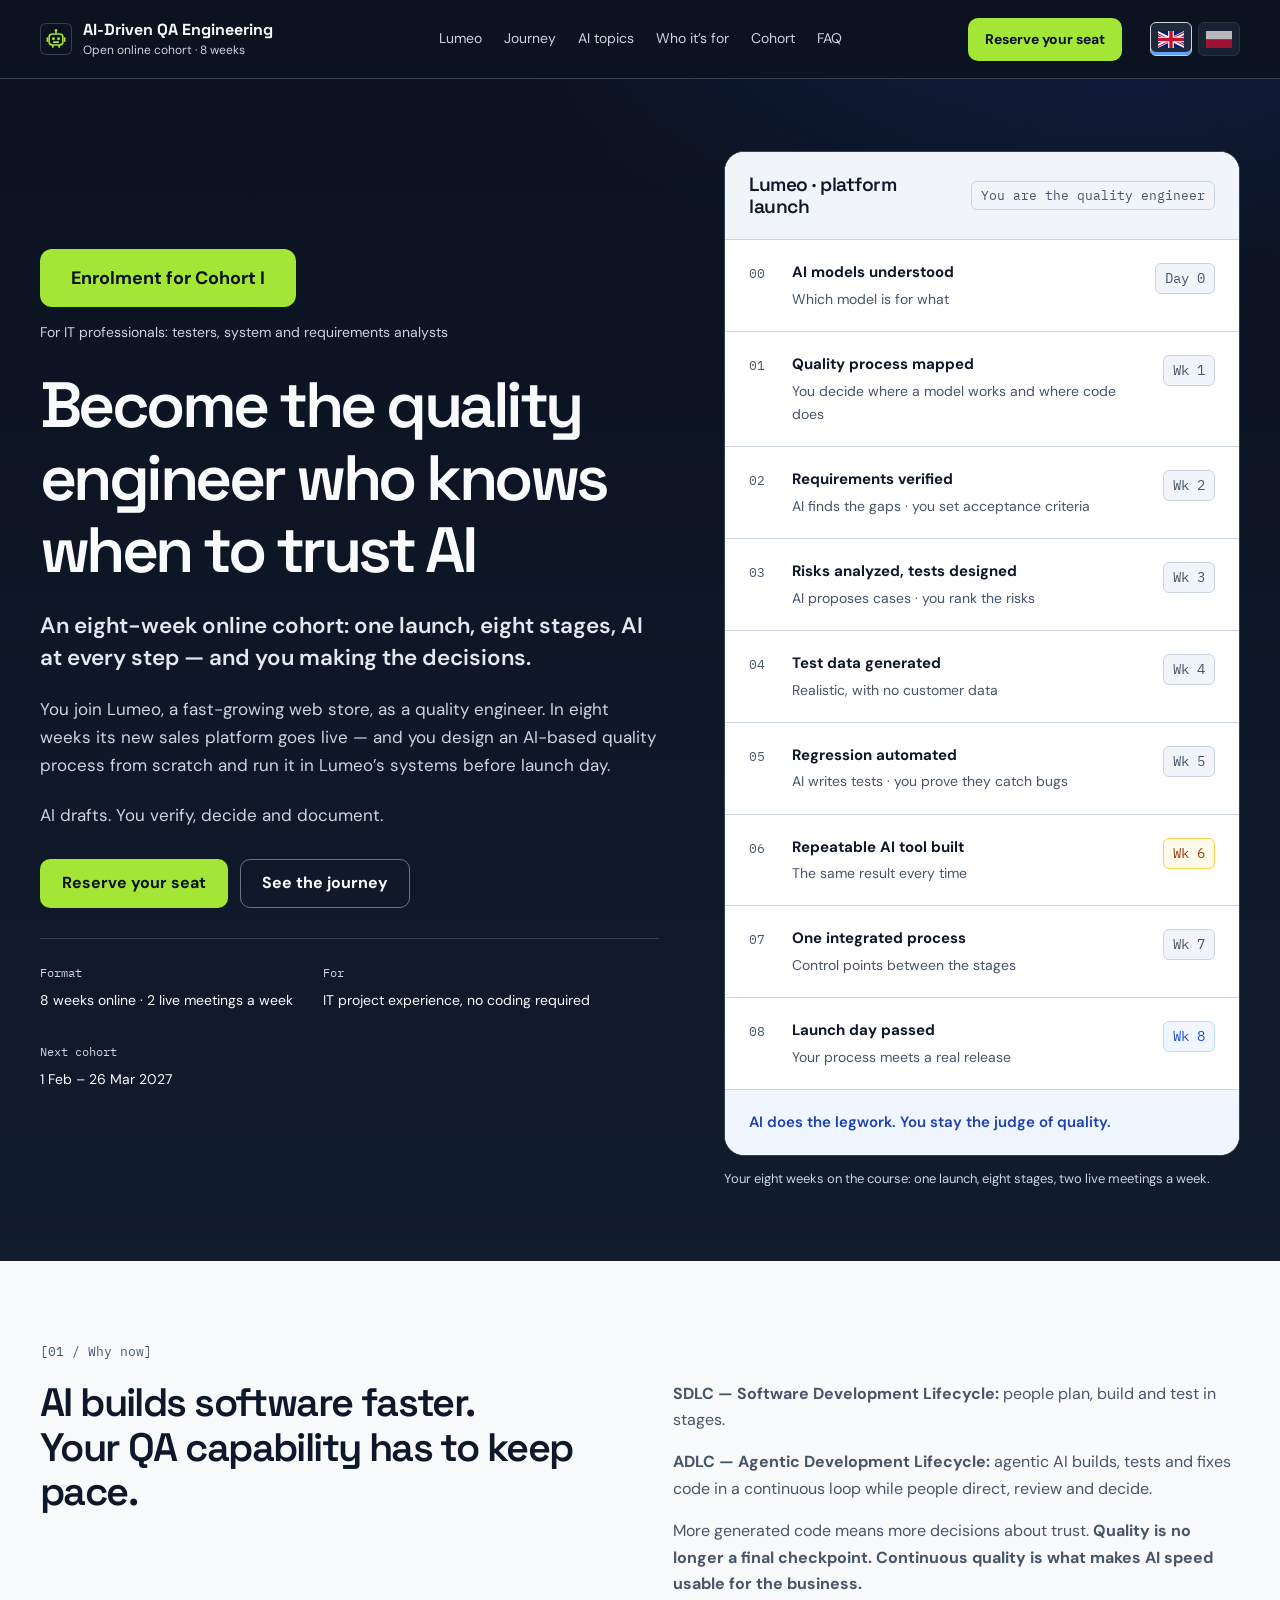
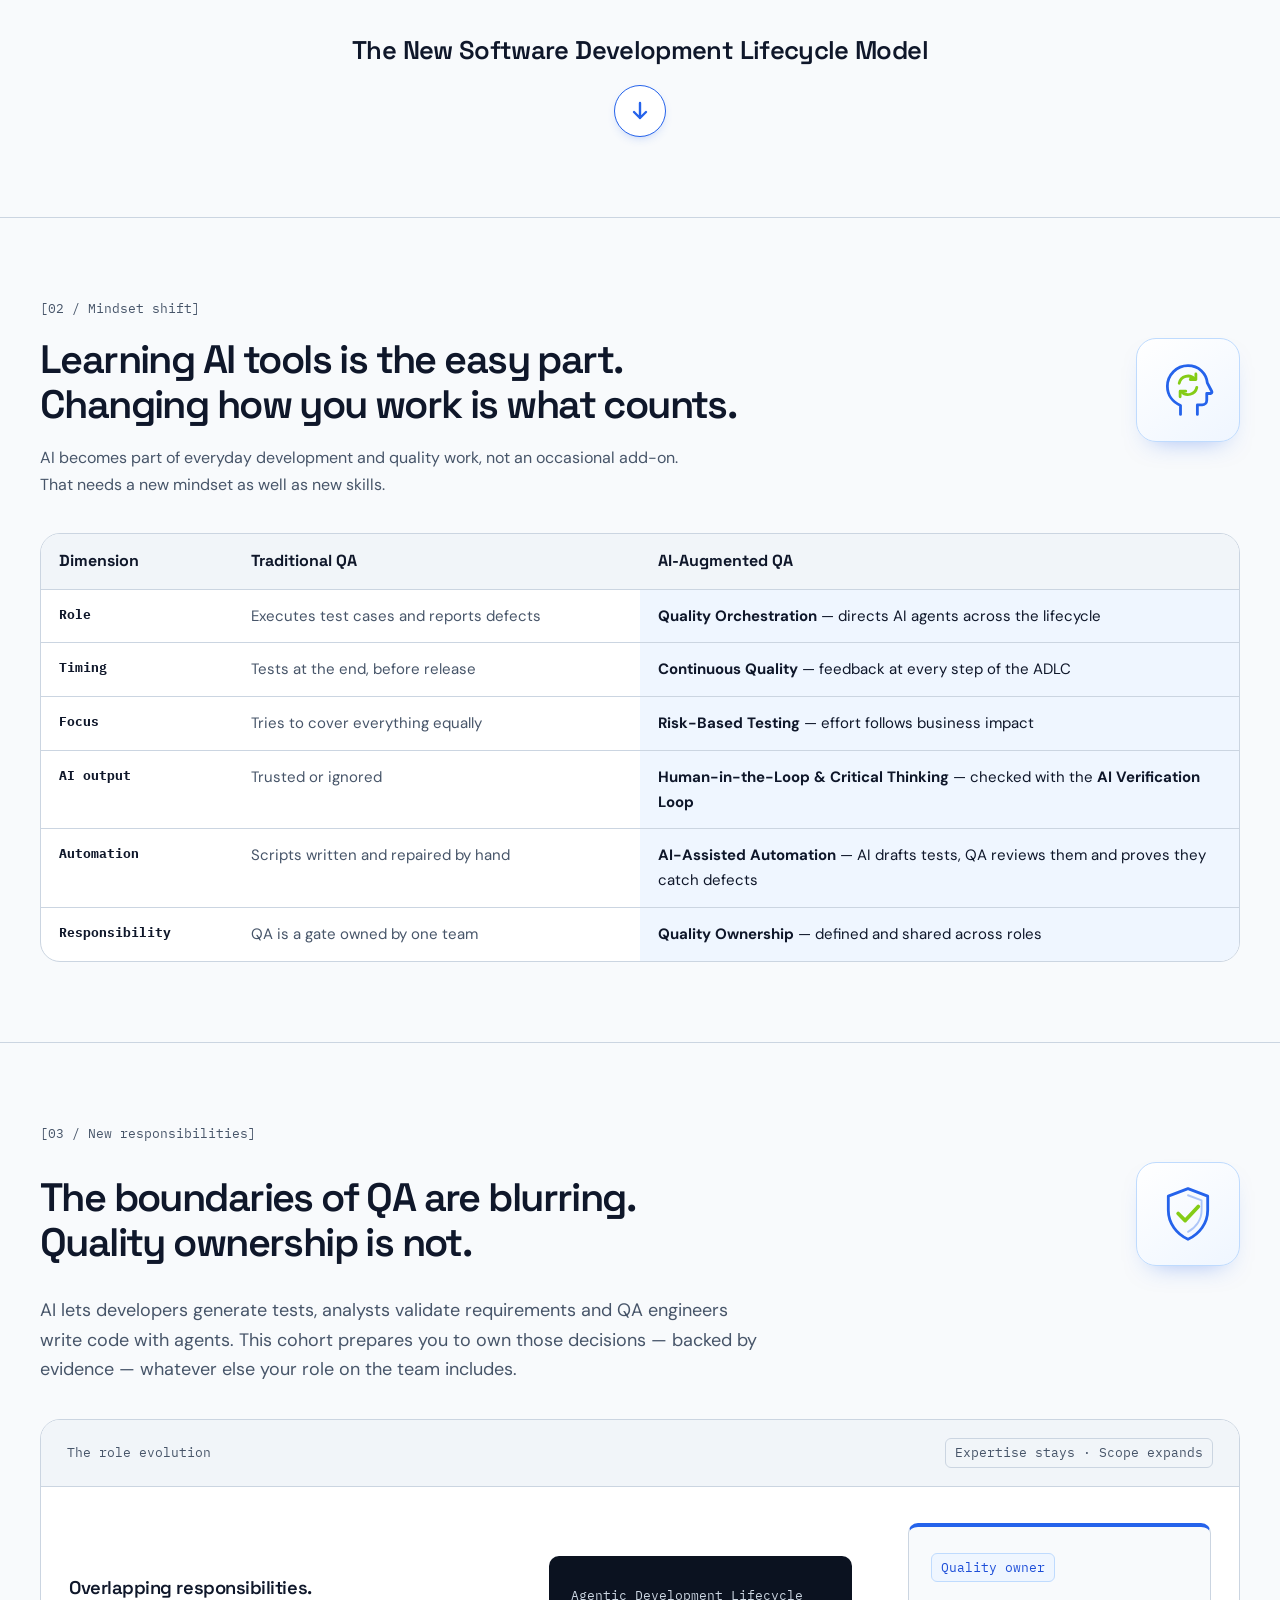
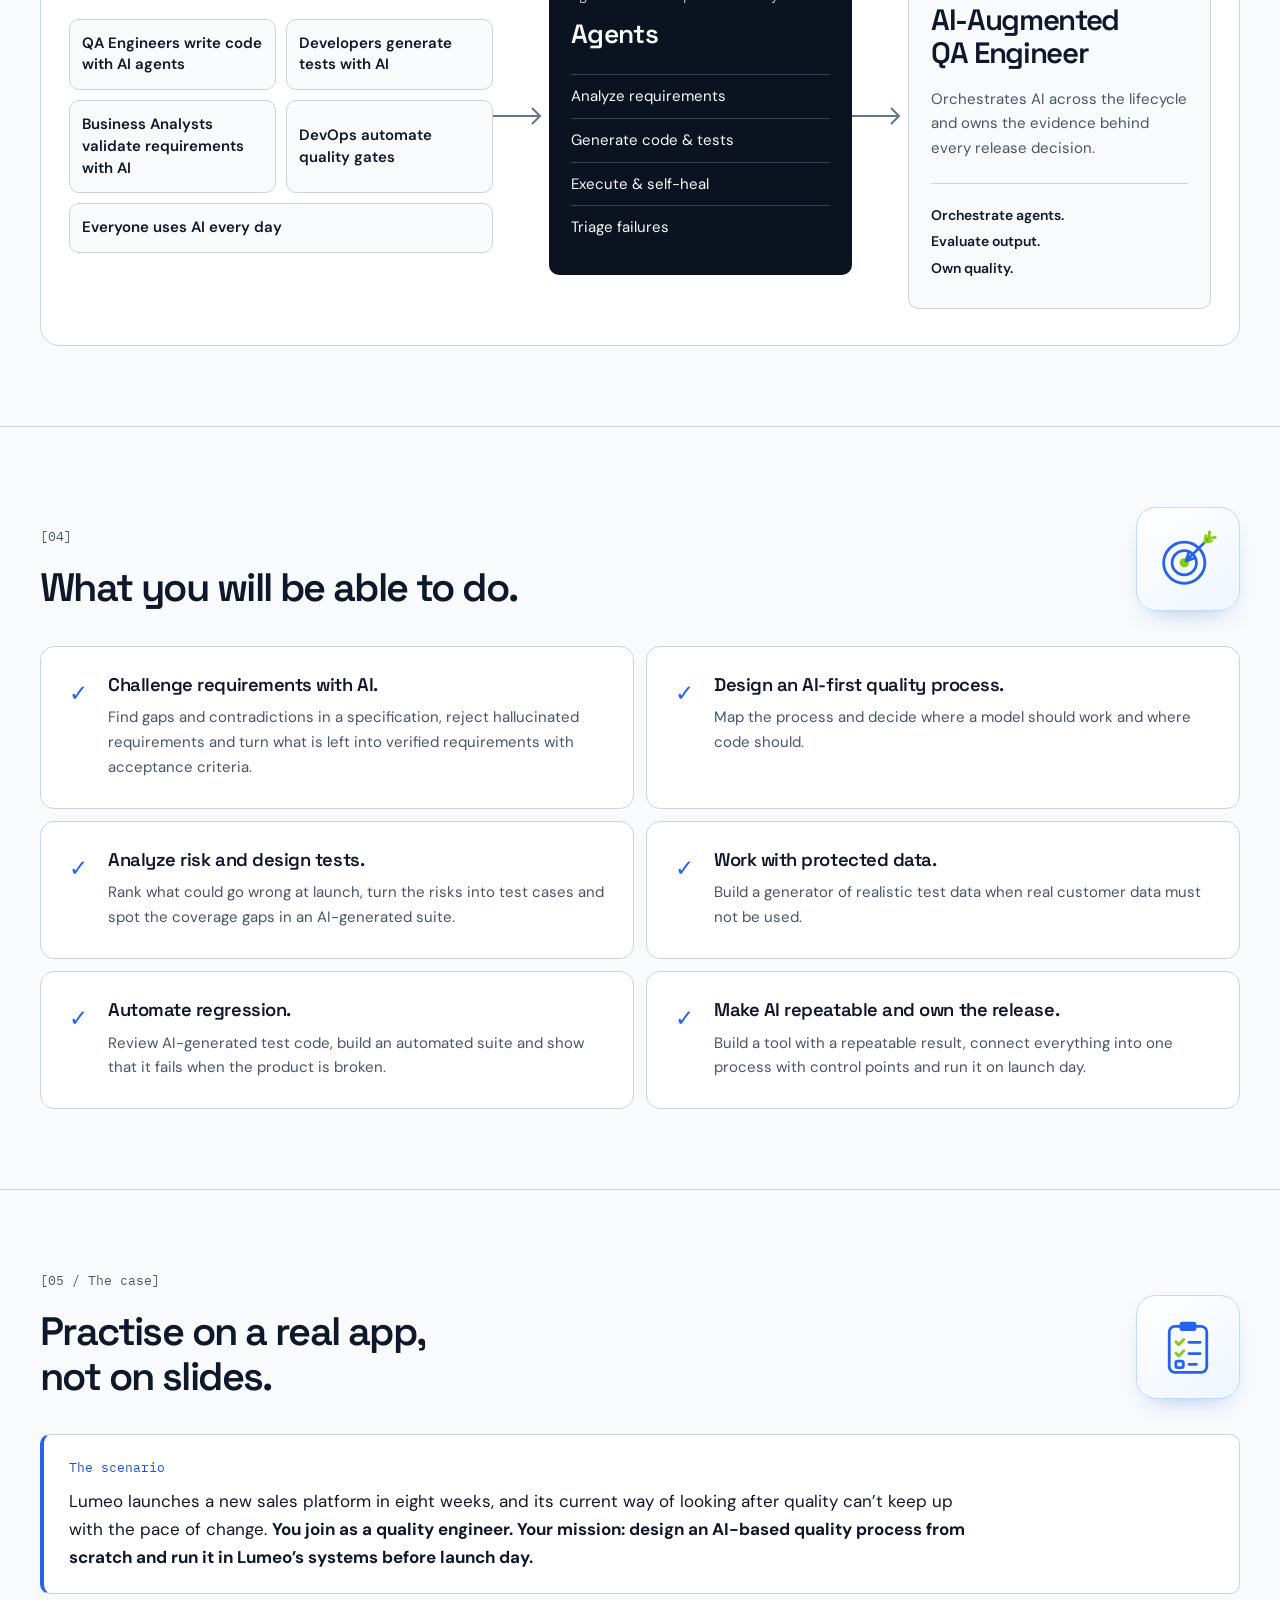
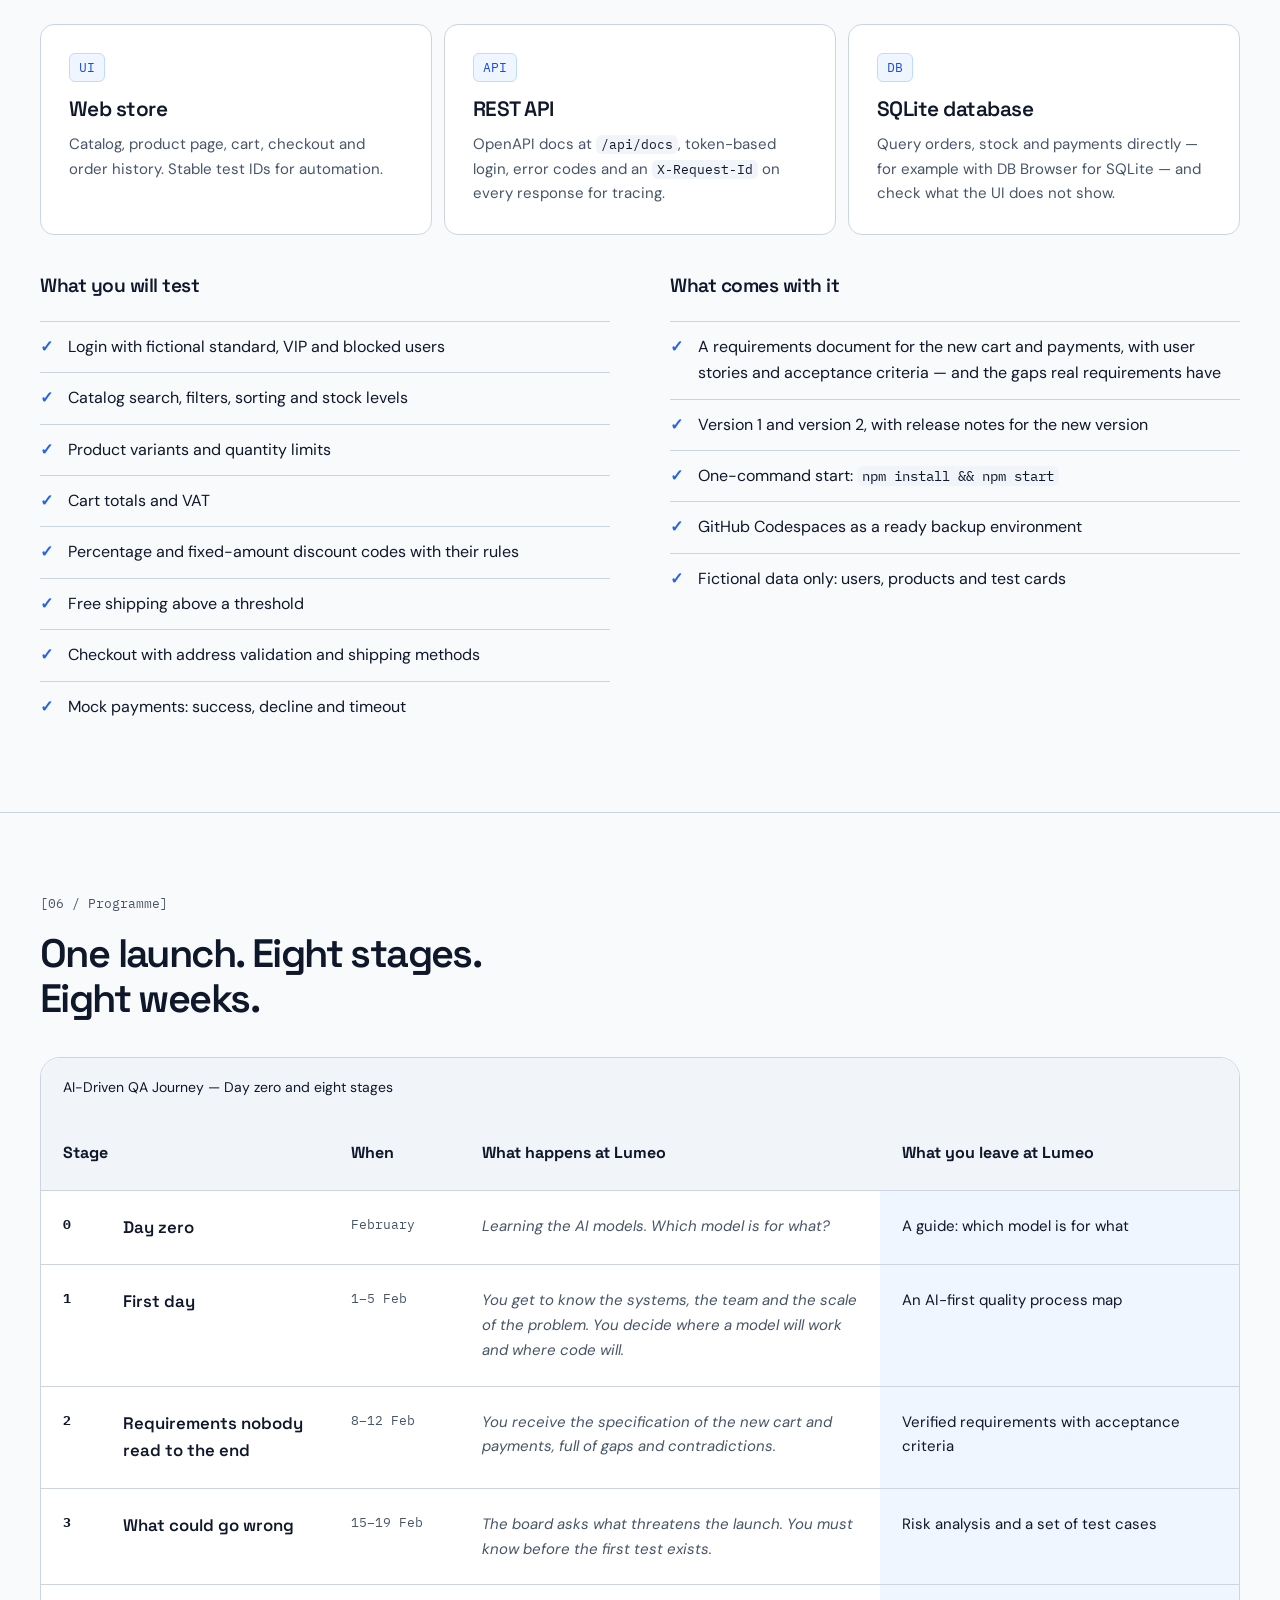
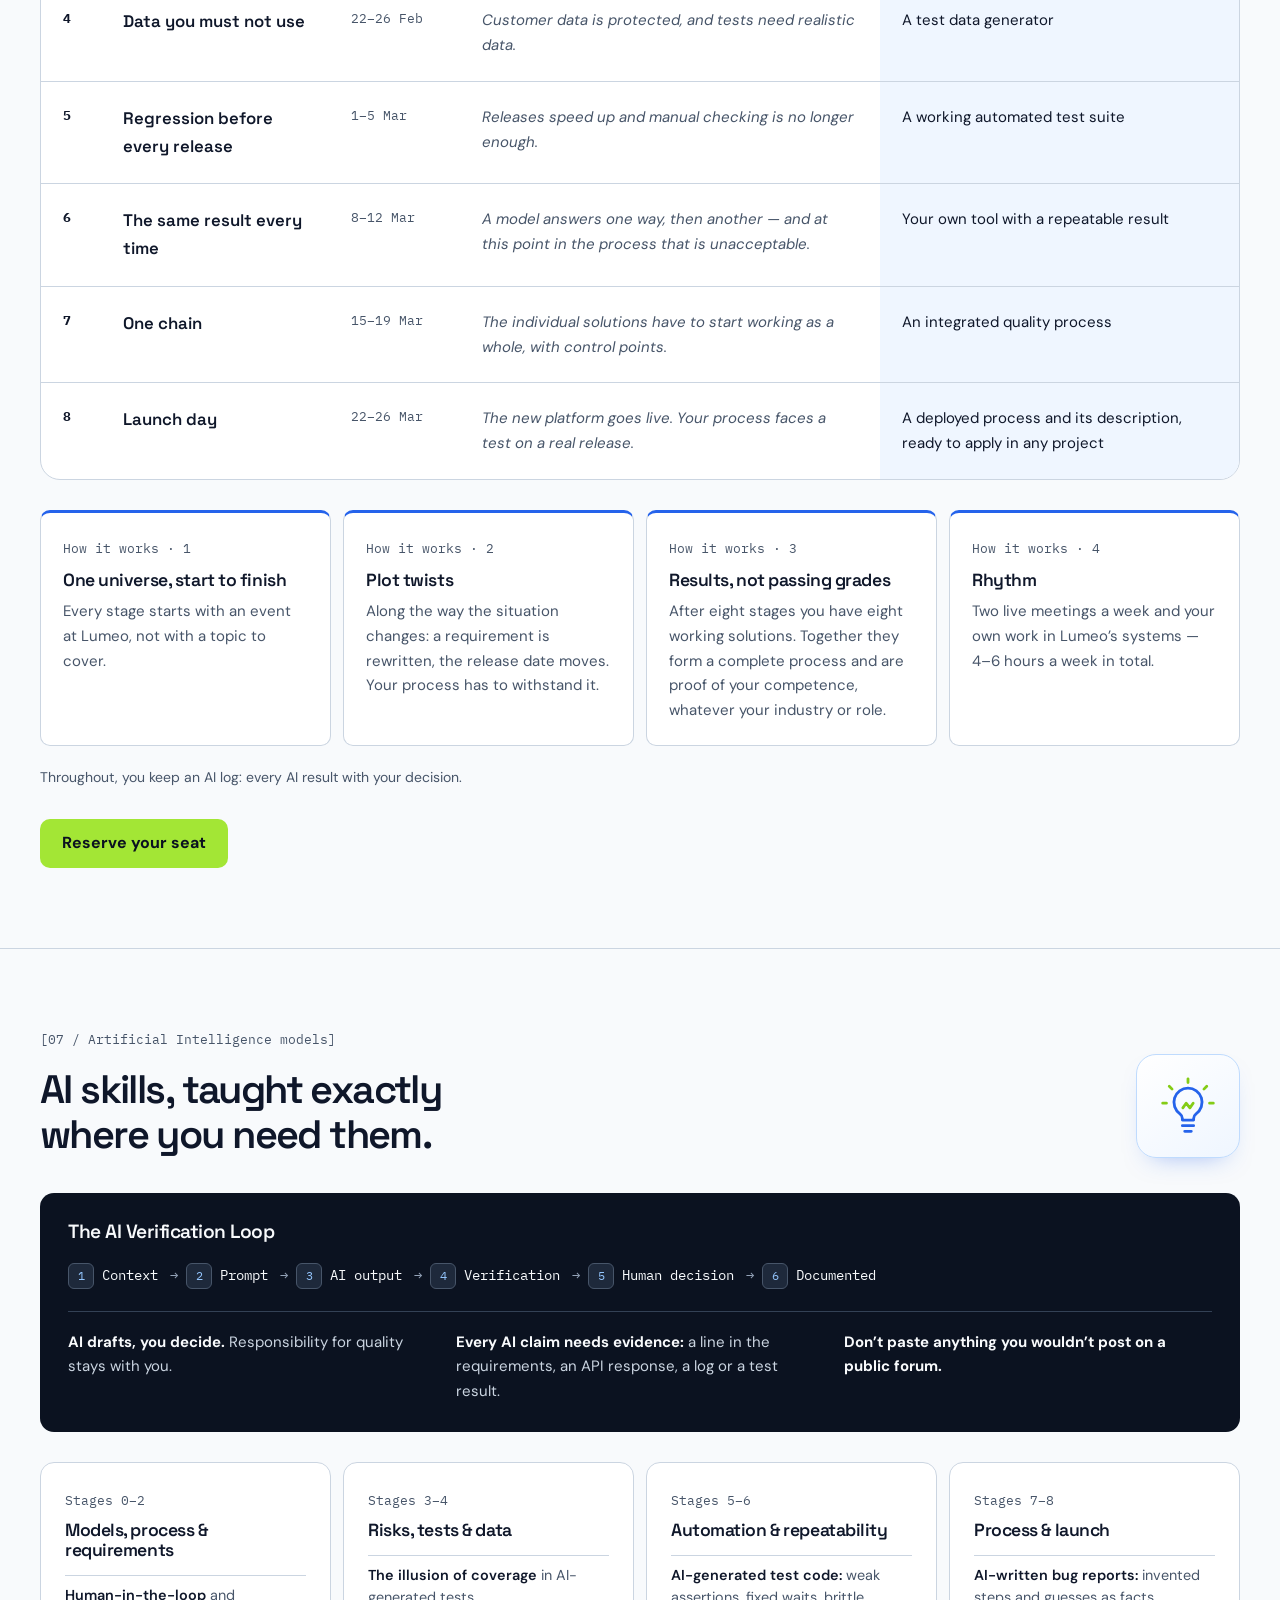
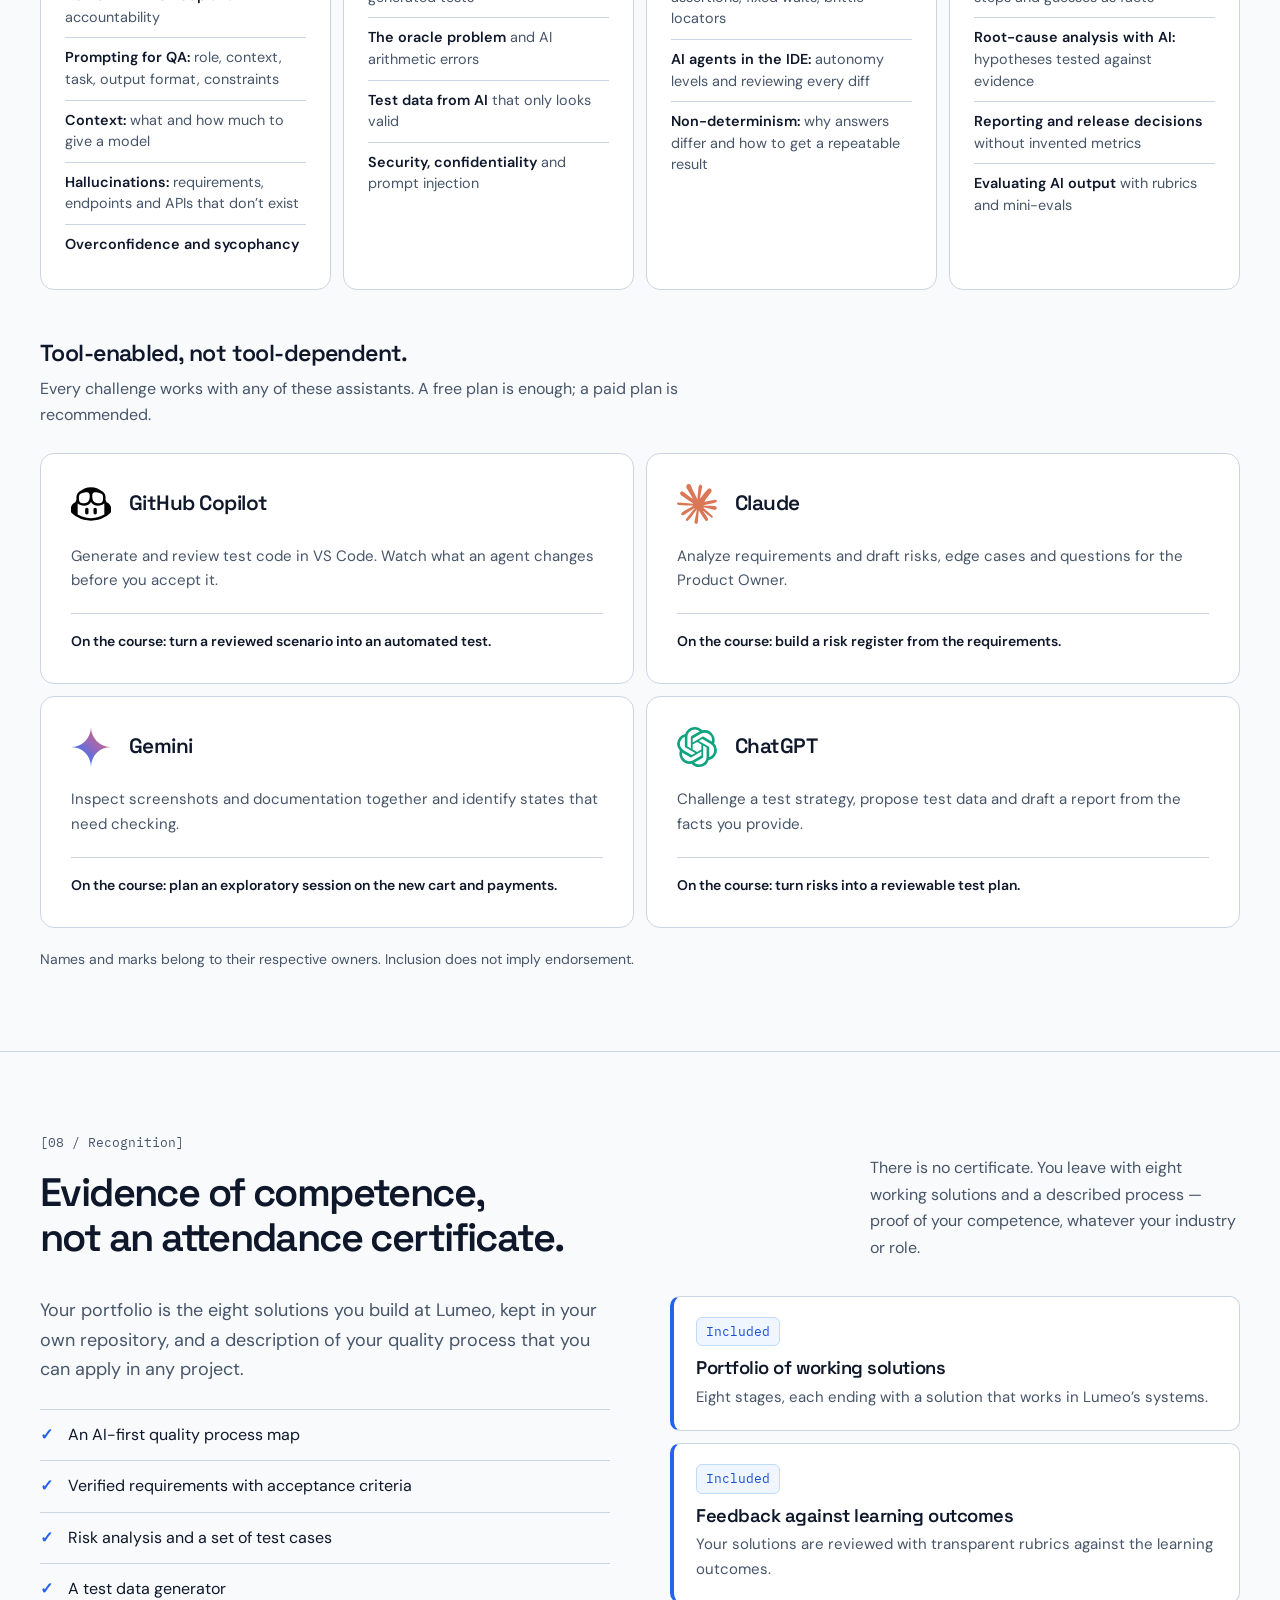
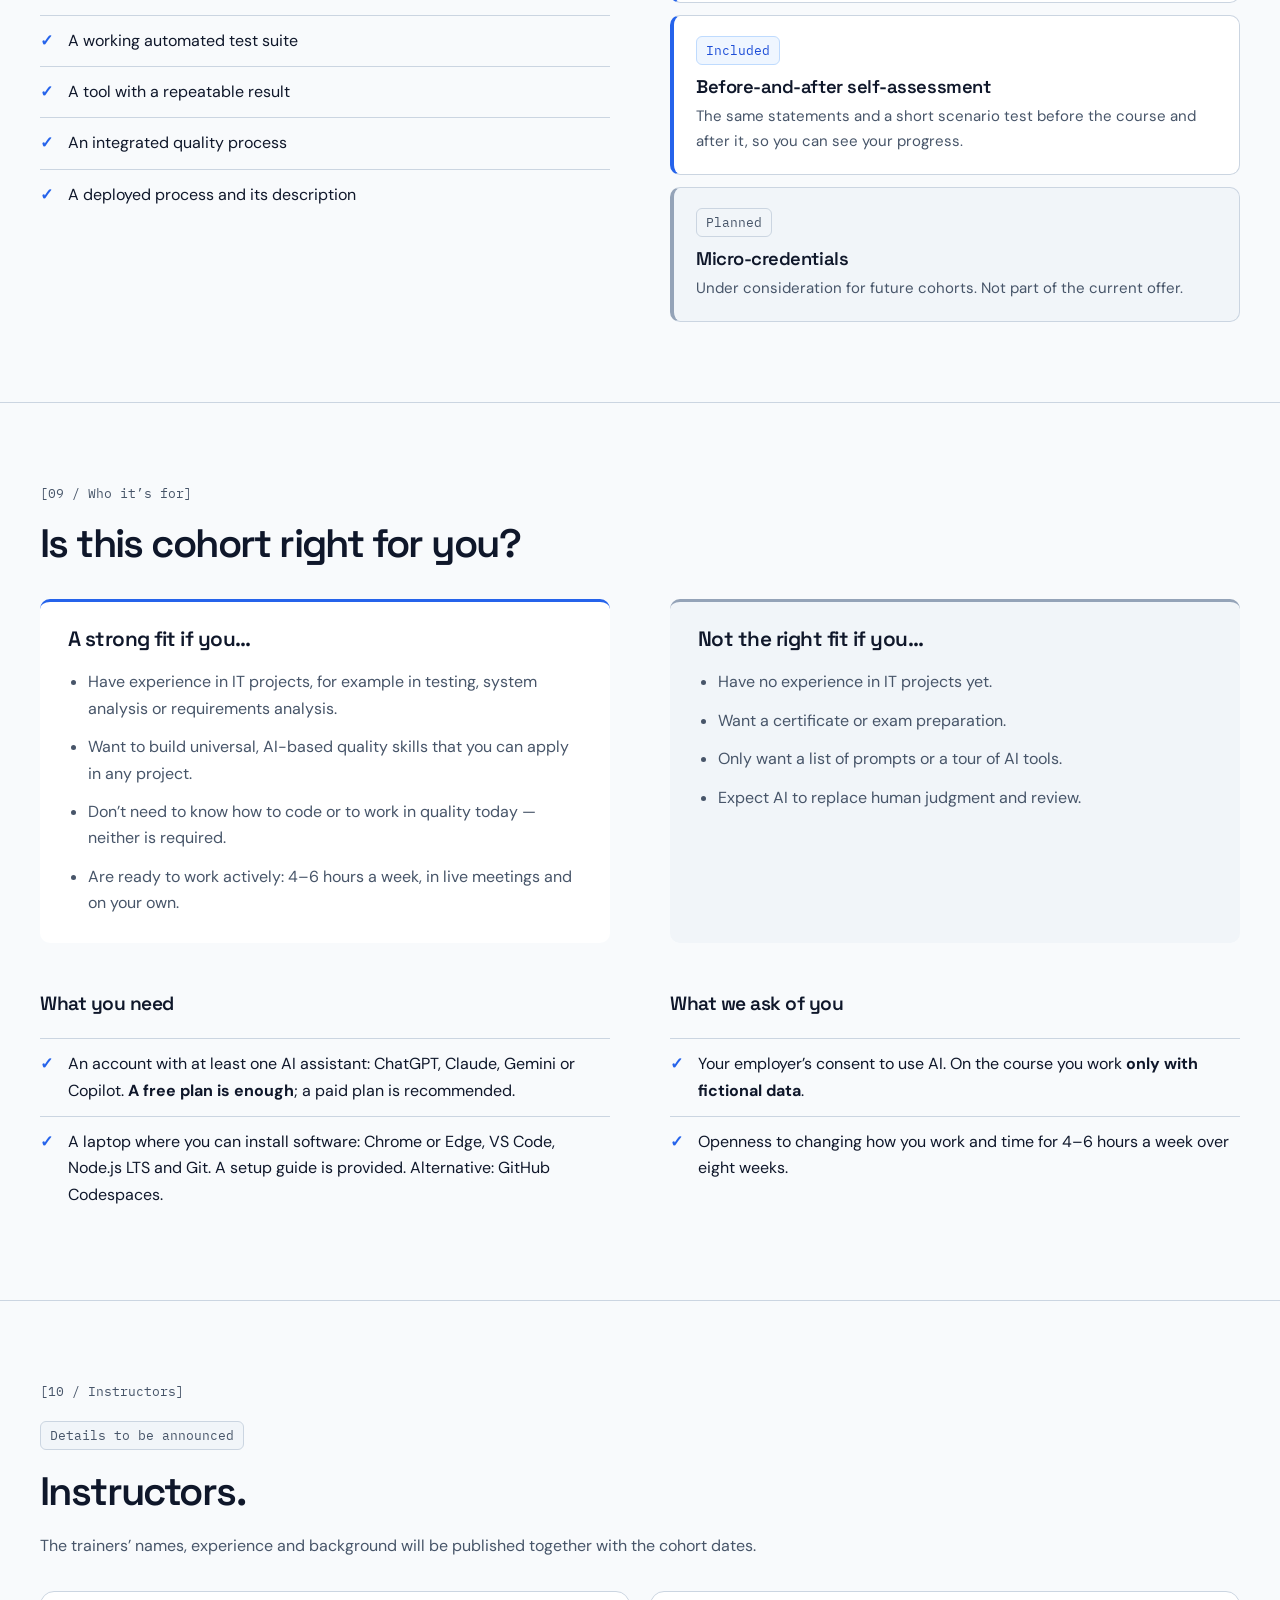
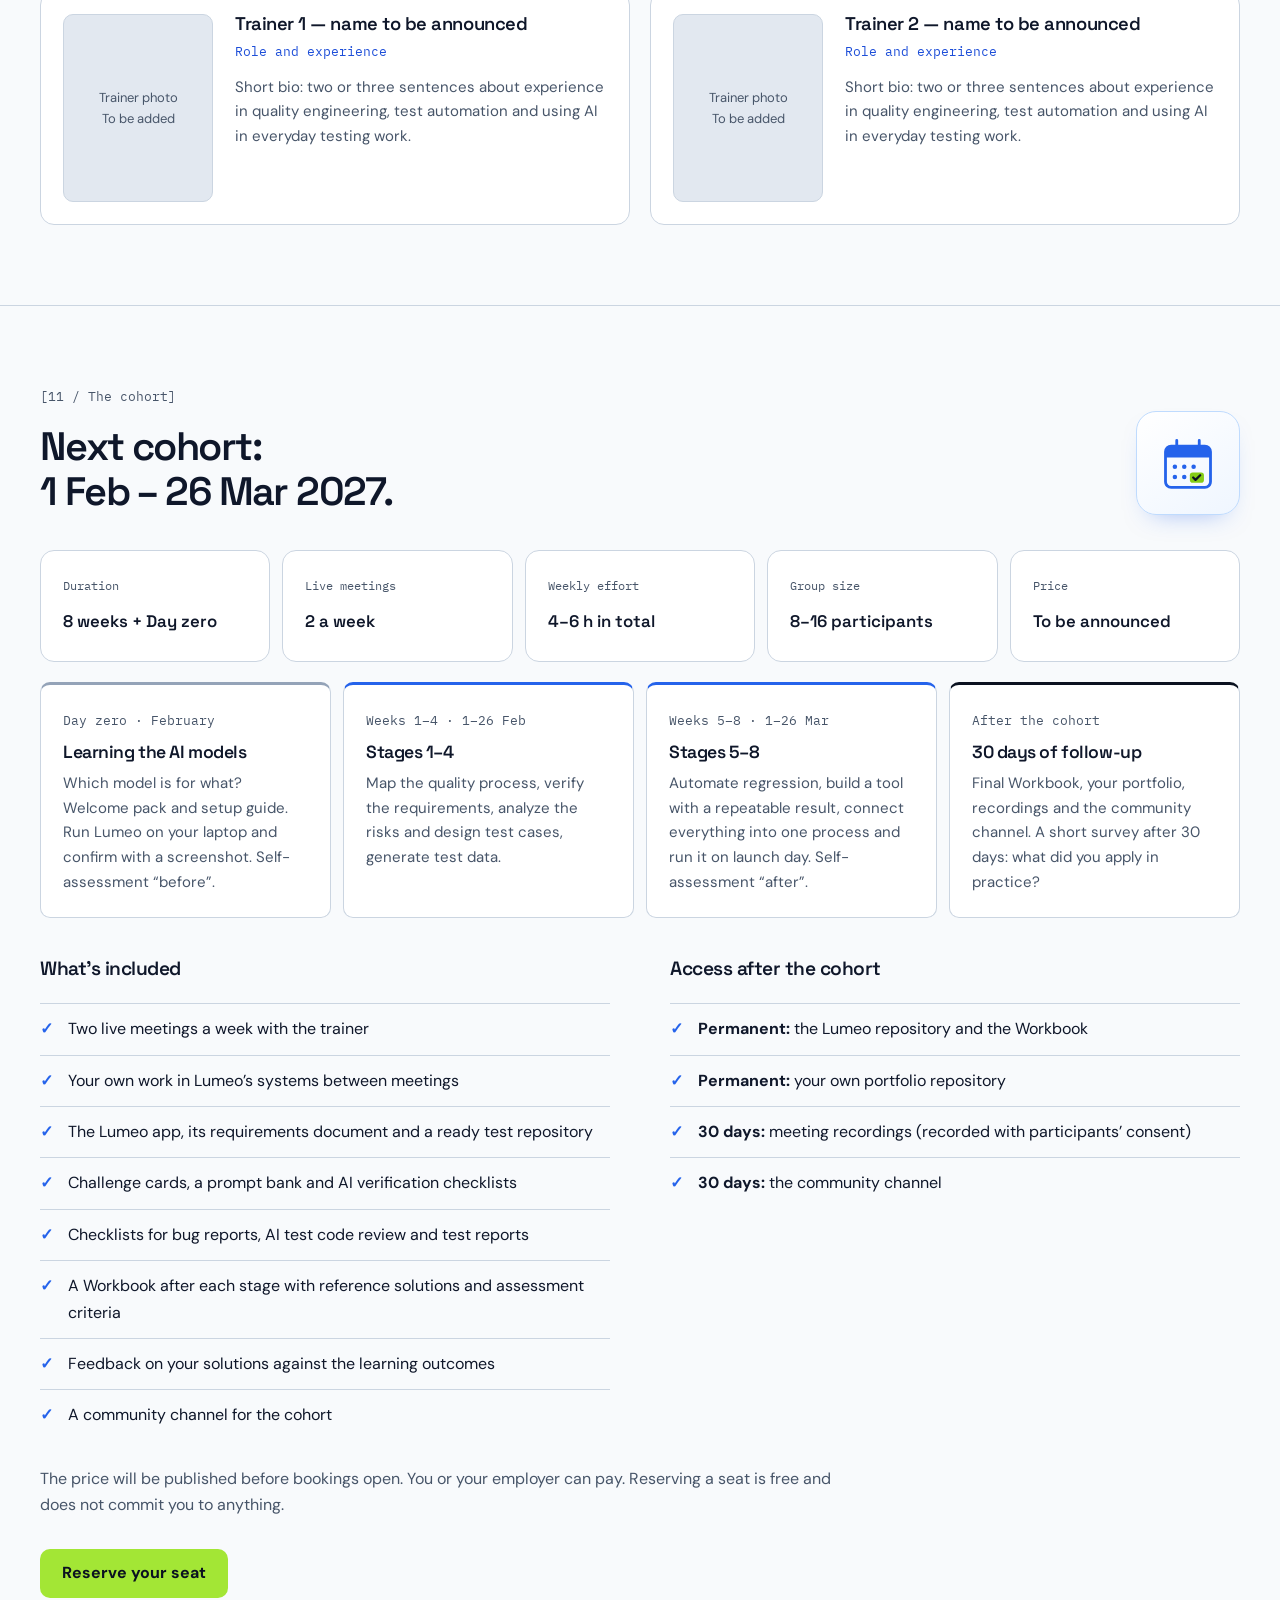
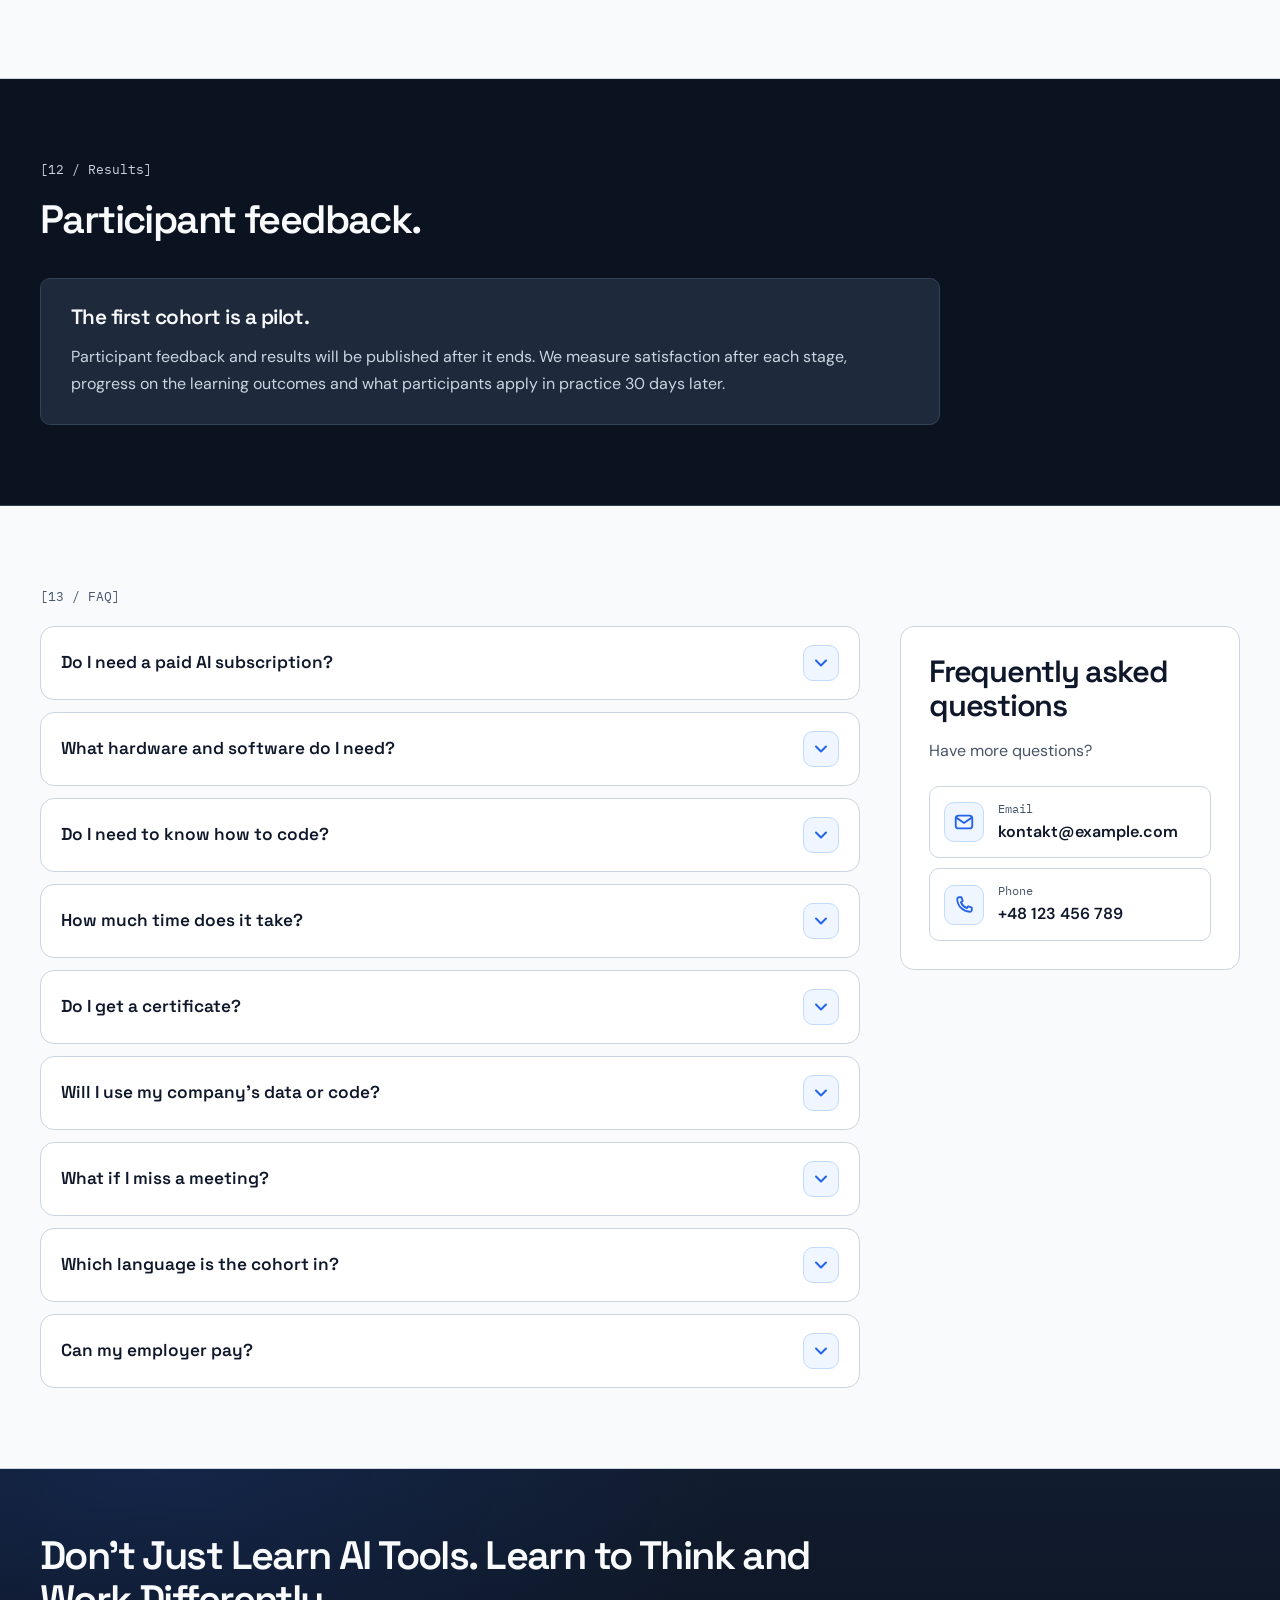
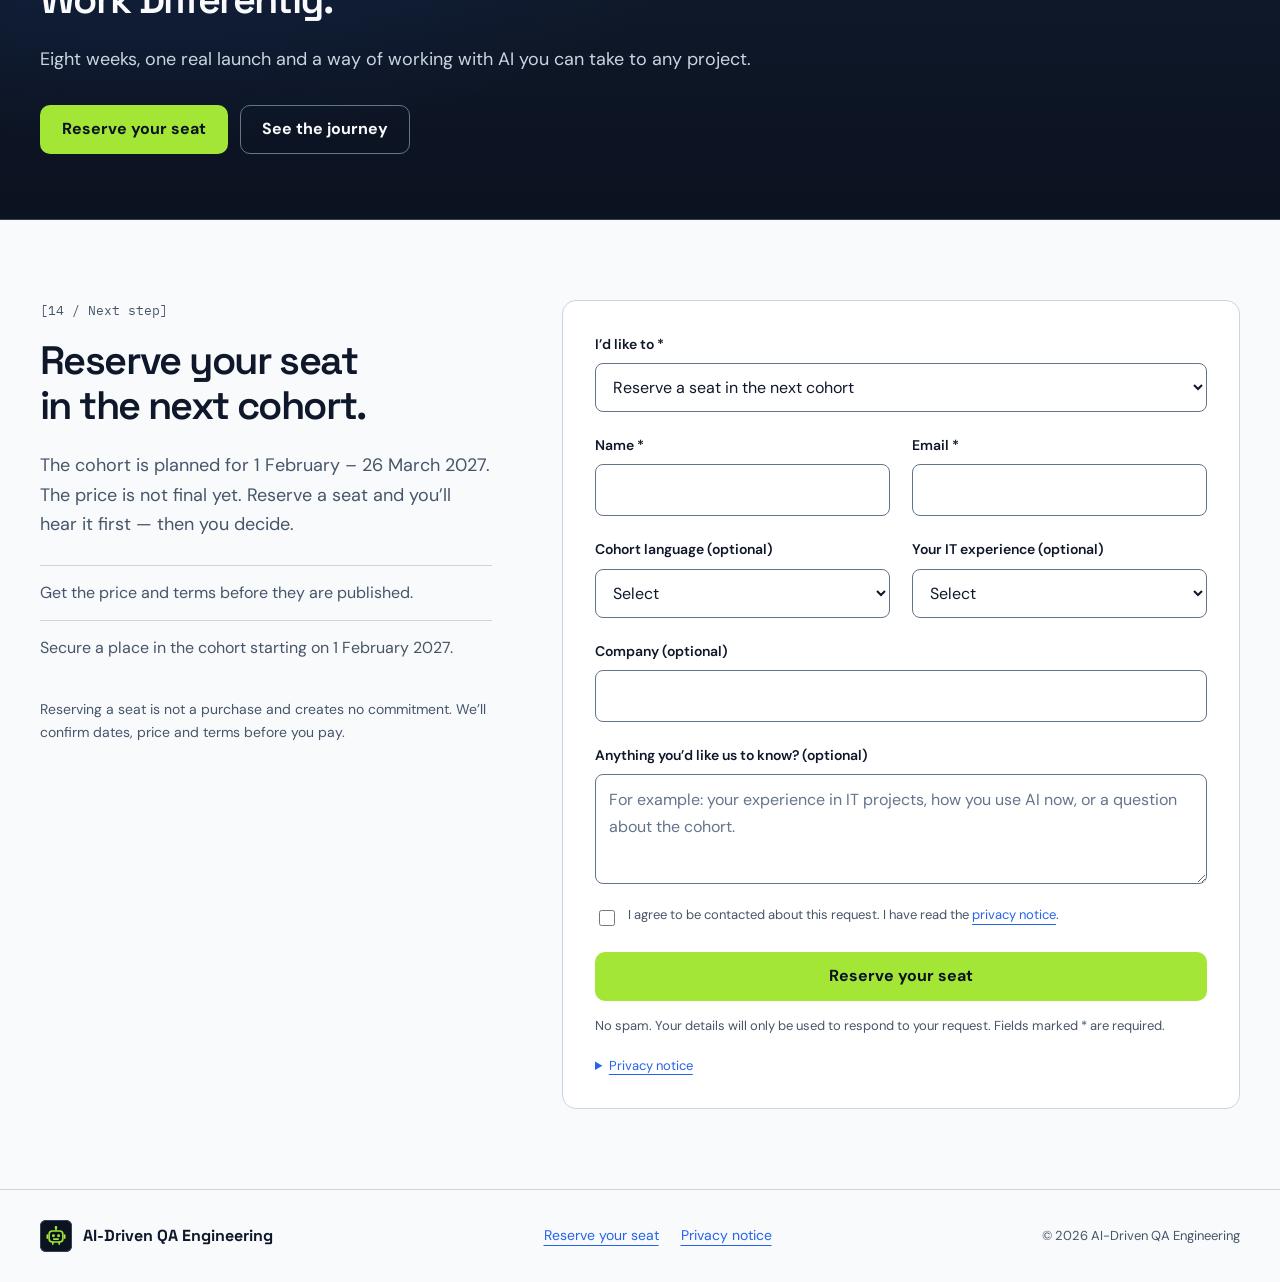
==== commit 43002a1d: "Restore section labels, rename sections, two-column FAQ - Revert the full-width section bands to the" ====
--- a/index.html
+++ b/index.html
@@ -18,15 +18,15 @@
 :root,.output-board{--background-primary:var(--neutral-50);--background-secondary:var(--slate-100);--surface-primary:var(--white);--surface-secondary:var(--slate-100);--text-primary:var(--ink-900);--text-secondary:var(--slate-600);--text-inverse:var(--neutral-50);--border-default:var(--slate-300);--border-hover:var(--slate-400);--action-primary:var(--lime-400);--action-primary-hover:var(--lime-500);--action-primary-active:var(--lime-600);--action-primary-text:var(--navy-950);--action-secondary:var(--white);--action-secondary-text:var(--ink-900);--action-secondary-border:var(--slate-400);--action-secondary-hover:var(--slate-100);--action-secondary-border-hover:var(--slate-600);--action-secondary-active:var(--slate-200);--action-disabled:var(--slate-200);--action-disabled-text:var(--slate-600);--action-disabled-border:var(--slate-300);--link-default:var(--blue-600);--link-hover:var(--blue-700);--accent:var(--blue-600);--accent-strong:var(--blue-700);--accent-subtle:var(--blue-50);--accent-border:var(--blue-200);--focus-ring:var(--blue-600);--input-bg:var(--white);--input-fg:var(--ink-900);--input-placeholder:var(--slate-500);--input-border:var(--slate-500);--input-border-hover:var(--slate-600);--input-border-focus:var(--blue-600);--input-border-error:var(--red-700);--input-disabled-bg:var(--slate-100);--input-disabled-fg:var(--slate-600);--status-success:var(--green-700);--status-success-bg:var(--green-50);--status-success-border:var(--green-300);--status-warning:var(--amber-800);--status-warning-bg:var(--amber-50);--status-warning-border:var(--amber-300);--status-warning-accent:var(--amber-700);--status-error:var(--red-700);--status-error-bg:var(--red-50);--status-error-border:var(--red-300);--status-info:var(--blue-600);--status-info-bg:var(--blue-50);--status-info-border:var(--blue-300)}
 .output-board{color:var(--text-primary)}
 .header,.hero,.dark,.closing,.builder-engine,.human-direction,.loop-panel{--background-primary:var(--navy-950);--background-secondary:var(--navy-900);--surface-primary:var(--slate-800);--surface-secondary:var(--navy-900);--text-primary:var(--neutral-50);--text-secondary:var(--slate-300);--border-default:var(--slate-700);--border-hover:var(--slate-500);--action-secondary:transparent;--action-secondary-text:var(--neutral-50);--action-secondary-border:var(--slate-500);--action-secondary-hover:var(--slate-800);--action-secondary-border-hover:var(--slate-300);--action-secondary-active:var(--slate-700);--action-disabled:var(--slate-700);--action-disabled-text:var(--slate-300);--action-disabled-border:var(--slate-500);--link-default:var(--blue-400);--link-hover:var(--blue-300);--accent:var(--blue-400);--accent-strong:var(--blue-300);--accent-subtle:var(--slate-800);--accent-border:var(--slate-600);--focus-ring:var(--blue-400);--input-bg:var(--slate-800);--input-fg:var(--neutral-50);--input-placeholder:var(--slate-400);--input-border:var(--slate-500);--input-border-hover:var(--slate-300);--input-border-focus:var(--blue-400);--input-border-error:#F87171;--input-disabled-bg:var(--navy-900);--input-disabled-fg:var(--slate-400);--status-success:#4ADE80;--status-success-bg:#052E16;--status-success-border:#166534;--status-warning:#FBBF24;--status-warning-bg:#2A1A05;--status-warning-border:#92400E;--status-warning-accent:#F59E0B;--status-error:#F87171;--status-error-bg:#2A0E0E;--status-error-border:#991B1B;--status-info:var(--blue-400);--status-info-bg:#0F1E3D;--status-info-border:var(--blue-800);color:var(--text-primary)}
-*{box-sizing:border-box}html{scroll-behavior:smooth;scroll-padding-top:100px}body{margin:0;background:var(--background-primary);color:var(--text-primary);font:400 1rem/1.65 var(--body)}h1,h2,h3,p{margin:0}h1,h2,h3{font-family:var(--display);line-height:1.13;font-weight:600;overflow-wrap:anywhere}h1{font-size:clamp(2.75rem,5vw,4.6rem);letter-spacing:-.055em}h2{font-size:clamp(2rem,3.1vw,3rem);letter-spacing:-.04em}h3{font-size:1.3rem;letter-spacing:-.025em}a{color:inherit;text-underline-offset:5px}button,input,select,textarea{font:inherit}button{cursor:pointer}img{max-width:100%}:focus-visible{outline:3px solid var(--focus-ring);outline-offset:4px}::selection{background:var(--blue-100);color:var(--ink-900)}.wrap{width:min(1240px,calc(100% - 80px));margin-inline:auto}.skip{position:fixed;top:-100px;left:20px;z-index:100;background:var(--white);color:var(--ink-900);padding:12px 20px;border-radius:var(--radius-control)}.skip:focus{top:12px}.label,.badge{font-family:var(--mono);font-size:.8125rem}.section-id{font-family:var(--mono)}.label{color:var(--text-secondary)}.section-band{margin-bottom:56px;padding:18px 20px;background:var(--navy-950);text-align:center;border-block:1px solid var(--slate-700)}.section-id{display:inline-block;font-size:clamp(1rem,1.4vw,1.1875rem);font-weight:500;letter-spacing:.04em;color:var(--neutral-50)}.section-id::before,.section-id::after{color:var(--blue-400)}.dark .section-band{background:var(--navy-900)}.section-id::before{content:'['}.section-id::after{content:']'}.badge{display:inline-flex;align-items:center;padding:4px 9px;line-height:1.5;border:1px solid var(--border-default);white-space:nowrap}.badge.good{color:var(--accent-strong);background:var(--accent-subtle);border-color:var(--accent-border)}.badge.risk{color:var(--status-warning);background:var(--status-warning-bg);border-color:var(--status-warning-border)}.badge.neutral{color:var(--text-secondary);background:var(--surface-secondary)}.btn{display:inline-flex;align-items:center;justify-content:center;min-height:49px;padding:12px 21px;font-weight:700;line-height:1.3;text-decoration:none;border:1px solid transparent;background:var(--action-primary);color:var(--action-primary-text);border-radius:var(--radius-control);transition:background-color var(--transition),border-color var(--transition),color var(--transition)}.btn:hover{background:var(--action-primary-hover)}.btn:active{background:var(--action-primary-active)}.btn:disabled,.btn[aria-disabled="true"]{background:var(--action-disabled);color:var(--action-disabled-text);border-color:var(--action-disabled-border);cursor:not-allowed}.btn-secondary{background:var(--action-secondary);color:var(--action-secondary-text);border-color:var(--action-secondary-border)}.btn-secondary:hover{background:var(--action-secondary-hover);border-color:var(--action-secondary-border-hover)}.btn-secondary:active{background:var(--action-secondary-active)}.button-row{display:flex;flex-wrap:wrap;gap:12px;margin-top:30px}.section{padding:0 0 80px;border-bottom:1px solid var(--border-default)}.section-head{display:flex;gap:48px;justify-content:space-between;align-items:end;margin-bottom:35px}.section-head h2{max-width:740px}.section-head p{max-width:370px;color:var(--text-secondary)}.lede{font-size:1.125rem;color:var(--text-secondary);max-width:720px;margin-top:22px}.fine{font-size:.875rem;color:var(--text-secondary)}.split{display:grid;grid-template-columns:1fr 1fr;gap:60px}.split>*,.hero-grid>*,.contact-grid>*{min-width:0}.dark{background:var(--background-primary)}p+p{margin-top:16px}
+*{box-sizing:border-box}html{scroll-behavior:smooth;scroll-padding-top:100px}body{margin:0;background:var(--background-primary);color:var(--text-primary);font:400 1rem/1.65 var(--body)}h1,h2,h3,p{margin:0}h1,h2,h3{font-family:var(--display);line-height:1.13;font-weight:600;overflow-wrap:anywhere}h1{font-size:clamp(2.75rem,5vw,4.6rem);letter-spacing:-.055em}h2{font-size:clamp(2rem,3.1vw,3rem);letter-spacing:-.04em}h3{font-size:1.3rem;letter-spacing:-.025em}a{color:inherit;text-underline-offset:5px}button,input,select,textarea{font:inherit}button{cursor:pointer}img{max-width:100%}:focus-visible{outline:3px solid var(--focus-ring);outline-offset:4px}::selection{background:var(--blue-100);color:var(--ink-900)}.wrap{width:min(1240px,calc(100% - 80px));margin-inline:auto}.skip{position:fixed;top:-100px;left:20px;z-index:100;background:var(--white);color:var(--ink-900);padding:12px 20px;border-radius:var(--radius-control)}.skip:focus{top:12px}.label,.section-id,.badge{font-family:var(--mono);font-size:.8125rem}.label,.section-id{color:var(--text-secondary)}.section-id{display:block;margin-bottom:18px}.section-id::before{content:'['}.section-id::after{content:']'}.badge{display:inline-flex;align-items:center;padding:4px 9px;line-height:1.5;border:1px solid var(--border-default);white-space:nowrap}.badge.good{color:var(--accent-strong);background:var(--accent-subtle);border-color:var(--accent-border)}.badge.risk{color:var(--status-warning);background:var(--status-warning-bg);border-color:var(--status-warning-border)}.badge.neutral{color:var(--text-secondary);background:var(--surface-secondary)}.btn{display:inline-flex;align-items:center;justify-content:center;min-height:49px;padding:12px 21px;font-weight:700;line-height:1.3;text-decoration:none;border:1px solid transparent;background:var(--action-primary);color:var(--action-primary-text);border-radius:var(--radius-control);transition:background-color var(--transition),border-color var(--transition),color var(--transition)}.btn:hover{background:var(--action-primary-hover)}.btn:active{background:var(--action-primary-active)}.btn:disabled,.btn[aria-disabled="true"]{background:var(--action-disabled);color:var(--action-disabled-text);border-color:var(--action-disabled-border);cursor:not-allowed}.btn-secondary{background:var(--action-secondary);color:var(--action-secondary-text);border-color:var(--action-secondary-border)}.btn-secondary:hover{background:var(--action-secondary-hover);border-color:var(--action-secondary-border-hover)}.btn-secondary:active{background:var(--action-secondary-active)}.button-row{display:flex;flex-wrap:wrap;gap:12px;margin-top:30px}.section{padding:80px 0;border-bottom:1px solid var(--border-default)}.section-head{display:flex;gap:48px;justify-content:space-between;align-items:end;margin-bottom:35px}.section-head h2{max-width:740px}.section-head p{max-width:370px;color:var(--text-secondary)}.lede{font-size:1.125rem;color:var(--text-secondary);max-width:720px;margin-top:22px}.fine{font-size:.875rem;color:var(--text-secondary)}.split{display:grid;grid-template-columns:1fr 1fr;gap:60px}.split>*,.hero-grid>*,.contact-grid>*{min-width:0}.dark{background:var(--background-primary)}p+p{margin-top:16px}
 .header{position:sticky;top:0;z-index:20;background:var(--navy-950);border-bottom:1px solid var(--border-default)}.header-inner{min-height:78px;display:flex;gap:28px;align-items:center}.brand{display:flex;align-items:center;gap:11px;text-decoration:none;font-family:var(--display);font-weight:700;line-height:1.2}.brand-symbol{display:grid;place-items:center;width:32px;height:32px;flex-shrink:0;background:var(--navy-950);color:var(--lime-400);box-shadow:inset 0 0 0 1px var(--slate-700);font-size:21px}.brand small{display:block;color:var(--text-secondary);font-size:.75rem;font-family:var(--body);font-weight:400;margin-top:4px}.nav{display:flex;align-items:center;gap:22px;flex:1}.nav-links{display:flex;gap:22px;margin-left:auto}.nav-links a{font-size:.875rem;text-decoration:none;color:var(--text-secondary);transition:color var(--transition)}.nav-links a:hover{color:var(--text-primary);text-decoration:underline}.nav-links a:active{color:var(--link-hover)}.nav .btn{font-size:.875rem;min-height:43px;padding:10px 16px}.nav-toggle{display:none;margin-left:auto;padding:9px 13px;background:transparent;color:var(--text-primary);border:1px solid var(--border-hover);border-radius:var(--radius-control);transition:background-color var(--transition),border-color var(--transition)}.nav-toggle:hover{background:var(--slate-800);border-color:var(--slate-300)}
 .hero{padding:72px 0;background:radial-gradient(1100px 560px at 88% -12%,rgba(37,99,235,.18),transparent 62%),linear-gradient(180deg,var(--navy-950) 0%,var(--navy-900) 100%)}.hero-grid{display:grid;grid-template-columns:1.2fr 1fr;gap:65px;align-items:center}.hero-intake{display:flex;flex-wrap:wrap;align-items:center;gap:14px;margin-bottom:25px;color:var(--text-secondary);font-size:.875rem}.btn-lg{min-height:58px;padding:15px 30px;font-size:1.125rem;border-radius:12px}.hero h2{font-family:var(--body);font-size:1.4rem;line-height:1.4;letter-spacing:0;margin-top:24px;color:var(--slate-200)}.hero .lede{color:var(--text-secondary);font-size:1.0625rem}.hero-facts{display:flex;gap:30px;flex-wrap:wrap;margin:30px 0 0;padding:24px 0 0;border-top:1px solid var(--border-default)}.hero-facts dt{font-family:var(--mono);font-size:.75rem;color:var(--text-secondary)}.hero-facts dd{margin:6px 0 0;font-size:.875rem}.hero-note{font-size:.8125rem;color:var(--text-secondary);margin-top:17px}.output-board{background:var(--surface-primary);border:1px solid var(--slate-700)}.output-board header{padding:22px 24px;background:var(--surface-secondary);border-bottom:1px solid var(--border-default);display:flex;justify-content:space-between;align-items:center;gap:12px}.output-board h3{font-size:1.2rem}.board-list{padding:0;margin:0;list-style:none;counter-reset:output}.board-list li{padding:20px 24px;border-bottom:1px solid var(--border-default);display:grid;grid-template-columns:28px 1fr;gap:15px;counter-increment:output}.board-list li::before{content:counter(output,decimal-leading-zero);font-family:var(--mono);font-size:.8125rem;color:var(--text-secondary);margin-top:3px}.board-list strong{display:block;font-size:.9375rem}.board-list span{display:block;font-size:.875rem;color:var(--text-secondary);margin-top:3px}.board-result{padding:20px 24px;background:var(--accent-subtle);color:var(--blue-800);font-weight:600;font-size:.9375rem}.board-caption{margin-top:12px;font-size:.8125rem;color:var(--text-secondary)}
 .why-copy{display:grid;grid-template-columns:1fr 1fr;gap:65px}.why-copy>div{color:var(--text-secondary)}.role-intro{margin-bottom:30px}.outcomes{display:grid;grid-template-columns:1fr 1fr;gap:12px;list-style:none;margin:30px 0 0;padding:0}.outcomes li{display:flex;gap:20px;padding:28px;border:1px solid var(--border-default);border-radius:var(--radius-lg);background:var(--surface-primary)}.outcomes li:last-child{grid-column:1/-1}.outcomes .check{font-size:23px;color:var(--accent);flex-shrink:0}.outcomes h3{font-size:1.15rem}.outcomes p{font-size:.9375rem;color:var(--text-secondary);margin-top:10px}.table-scroll{overflow:auto;border:1px solid var(--border-default);background:var(--surface-primary);margin-top:30px}table{border-collapse:collapse;width:100%;text-align:left;min-width:700px}caption{padding:18px 22px;background:var(--surface-secondary);text-align:left;font-size:.875rem}th,td{padding:23px 22px;border-bottom:1px solid var(--border-default);vertical-align:top}thead th{font-family:var(--display);background:var(--surface-secondary)}tbody th{width:10%;font-family:var(--mono);font-size:.8125rem}tbody td:nth-child(2){width:36%;font-family:var(--display);font-weight:600;font-size:1.05rem}tbody td:last-child{background:var(--accent-subtle);font-size:.9375rem}tbody tr:last-child>*{border-bottom:0}.curriculum-note{margin-top:20px;font-size:.875rem;color:var(--text-secondary)}
-.tools{display:grid;grid-template-columns:1fr 1fr;gap:12px}.tool{padding:30px;border:1px solid var(--border-default);border-radius:var(--radius-lg);background:var(--surface-primary)}.tool-title{display:flex;align-items:center;gap:18px;margin-bottom:20px}.tool-logo{width:40px;height:40px;flex-shrink:0}.tool p{color:var(--text-secondary);font-size:.9375rem}.tool .use{border-top:1px solid var(--border-default);margin-top:20px;padding-top:16px;font-size:.875rem;font-weight:600}.fit-panel{border-top:3px solid var(--accent);padding:26px 28px;background:var(--surface-primary)}.fit-panel.secondary{border-color:var(--slate-400);background:var(--surface-secondary)}.fit-panel h3{margin-bottom:18px}.fit-panel ul{margin:0;padding-left:20px;color:var(--text-secondary)}.fit-panel li{margin-top:12px}.trainers-head{max-width:760px}.trainers-head .badge{margin-bottom:20px}.trainers-head p{margin-top:18px;color:var(--text-secondary)}.trainers{display:grid;grid-template-columns:1fr 1fr;gap:20px;margin-top:32px}.trainer{display:grid;grid-template-columns:150px 1fr;gap:22px;align-items:start;padding:22px;background:var(--surface-primary);border:1px solid var(--border-default);border-radius:var(--radius-lg)}.trainer .photo-slot{aspect-ratio:4/5;width:100%;max-width:none;padding:12px;font-size:.8125rem}.trainer h3{font-size:1.15rem}.trainer-role{margin-top:6px;font-family:var(--mono);font-size:.8125rem;color:var(--accent-strong)}.trainer-copy p:last-child{margin-top:12px;color:var(--text-secondary);font-size:.9375rem}.head-icon{flex-shrink:0;display:grid;place-items:center;width:104px;height:104px;border-radius:var(--radius-xl);background:linear-gradient(145deg,var(--white) 0%,var(--blue-50) 100%);border:1px solid var(--blue-200);color:var(--blue-600);box-shadow:0 12px 26px -16px rgba(37,99,235,.5)}.head-icon svg{width:60px;height:60px}.head-top{align-items:flex-start}.head-top .head-icon{margin-top:0}.section-head .head-lede{margin-top:18px;max-width:640px;color:var(--text-secondary)}.hi-accent-fill{fill:var(--lime-500)}.hi-accent-stroke{stroke:var(--lime-500)}.photo-slot{aspect-ratio:4/5;background:var(--slate-200);border:1px solid var(--border-default);display:grid;place-items:center;color:var(--text-secondary);font-size:.9375rem;text-align:center;padding:20px}.launch-facts{display:grid;grid-template-columns:repeat(5,1fr);gap:12px;margin:30px 0 0}.launch-facts>div{padding:25px 22px;border:1px solid var(--border-default);border-radius:var(--radius-lg);background:var(--surface-primary)}.launch-facts dt{font-family:var(--mono);font-size:.75rem;color:var(--text-secondary);margin-bottom:12px}.launch-facts dd{margin:0;font-family:var(--display);font-size:1.05rem;font-weight:600}.pricing-note{margin-top:25px;max-width:800px;color:var(--text-secondary)}.feedback-pending{padding:27px 30px;border:1px solid var(--border-default);background:var(--surface-primary);max-width:900px}.feedback-pending h3{margin-bottom:15px}.feedback-pending p{color:var(--text-secondary)}.faq-list{border-top:1px solid var(--border-default)}.faq-list details{border-bottom:1px solid var(--border-default);padding:24px 0}.faq-list summary{cursor:pointer;font-family:var(--display);font-size:1.15rem;font-weight:600;line-height:1.4;transition:color var(--transition)}.faq-list summary:hover{color:var(--link-default)}.faq-list p{max-width:850px;color:var(--text-secondary);margin-top:18px}.closing{padding:65px 0;background:radial-gradient(900px 420px at 12% 0%,rgba(37,99,235,.14),transparent 65%),linear-gradient(180deg,var(--navy-900) 0%,var(--navy-950) 100%);border-bottom:1px solid var(--border-default)}.closing .lede{color:var(--text-secondary)}.closing h2{max-width:850px}
+.tools{display:grid;grid-template-columns:1fr 1fr;gap:12px}.tool{padding:30px;border:1px solid var(--border-default);border-radius:var(--radius-lg);background:var(--surface-primary)}.tool-title{display:flex;align-items:center;gap:18px;margin-bottom:20px}.tool-logo{width:40px;height:40px;flex-shrink:0}.tool p{color:var(--text-secondary);font-size:.9375rem}.tool .use{border-top:1px solid var(--border-default);margin-top:20px;padding-top:16px;font-size:.875rem;font-weight:600}.fit-panel{border-top:3px solid var(--accent);padding:26px 28px;background:var(--surface-primary)}.fit-panel.secondary{border-color:var(--slate-400);background:var(--surface-secondary)}.fit-panel h3{margin-bottom:18px}.fit-panel ul{margin:0;padding-left:20px;color:var(--text-secondary)}.fit-panel li{margin-top:12px}.trainers-head{max-width:760px}.trainers-head .badge{margin-bottom:20px}.trainers-head p{margin-top:18px;color:var(--text-secondary)}.trainers{display:grid;grid-template-columns:1fr 1fr;gap:20px;margin-top:32px}.trainer{display:grid;grid-template-columns:150px 1fr;gap:22px;align-items:start;padding:22px;background:var(--surface-primary);border:1px solid var(--border-default);border-radius:var(--radius-lg)}.trainer .photo-slot{aspect-ratio:4/5;width:100%;max-width:none;padding:12px;font-size:.8125rem}.trainer h3{font-size:1.15rem}.trainer-role{margin-top:6px;font-family:var(--mono);font-size:.8125rem;color:var(--accent-strong)}.trainer-copy p:last-child{margin-top:12px;color:var(--text-secondary);font-size:.9375rem}.head-icon{flex-shrink:0;display:grid;place-items:center;width:104px;height:104px;border-radius:var(--radius-xl);background:linear-gradient(145deg,var(--white) 0%,var(--blue-50) 100%);border:1px solid var(--blue-200);color:var(--blue-600);box-shadow:0 12px 26px -16px rgba(37,99,235,.5)}.head-icon svg{width:60px;height:60px}.head-top{align-items:flex-start}.head-top .head-icon{margin-top:calc(.8125rem * 1.65 + 18px)}.section-head .head-lede{margin-top:18px;max-width:640px;color:var(--text-secondary)}.hi-accent-fill{fill:var(--lime-500)}.hi-accent-stroke{stroke:var(--lime-500)}.photo-slot{aspect-ratio:4/5;background:var(--slate-200);border:1px solid var(--border-default);display:grid;place-items:center;color:var(--text-secondary);font-size:.9375rem;text-align:center;padding:20px}.launch-facts{display:grid;grid-template-columns:repeat(5,1fr);gap:12px;margin:30px 0 0}.launch-facts>div{padding:25px 22px;border:1px solid var(--border-default);border-radius:var(--radius-lg);background:var(--surface-primary)}.launch-facts dt{font-family:var(--mono);font-size:.75rem;color:var(--text-secondary);margin-bottom:12px}.launch-facts dd{margin:0;font-family:var(--display);font-size:1.05rem;font-weight:600}.pricing-note{margin-top:25px;max-width:800px;color:var(--text-secondary)}.feedback-pending{padding:27px 30px;border:1px solid var(--border-default);background:var(--surface-primary);max-width:900px}.feedback-pending h3{margin-bottom:15px}.feedback-pending p{color:var(--text-secondary)}.faq-layout{display:grid;grid-template-columns:minmax(0,1fr) 340px;gap:40px;align-items:start}.faq-aside{grid-column:2;grid-row:1;position:sticky;top:100px;padding:28px;background:var(--surface-primary);border:1px solid var(--border-default);border-radius:var(--radius-lg)}.faq-aside h2{font-size:clamp(1.6rem,2.4vw,2.1rem)}.faq-aside-lede{margin-top:14px;color:var(--text-secondary)}.faq-contact{list-style:none;margin:22px 0 0;padding:0;display:grid;gap:10px}.faq-contact a{display:flex;align-items:center;gap:14px;padding:12px 14px;border:1px solid var(--border-default);border-radius:var(--radius-md);text-decoration:none;color:var(--text-primary);font-weight:600;transition:border-color var(--transition),background-color var(--transition)}.faq-contact a:hover{border-color:var(--blue-600);background:var(--blue-50)}.faq-contact-icon{display:grid;place-items:center;flex-shrink:0;width:40px;height:40px;border-radius:var(--radius-md);background:var(--blue-50);border:1px solid var(--blue-200);color:var(--blue-600)}.faq-contact-icon svg{width:22px;height:22px}.faq-contact-label{display:block;font-family:var(--mono);font-size:.75rem;font-weight:400;color:var(--text-secondary)}.faq-list{grid-column:1;grid-row:1;display:grid;gap:12px}.faq-list details{background:var(--surface-primary);border:1px solid var(--border-default);border-radius:var(--radius-lg);transition:border-color var(--transition),box-shadow var(--transition)}.faq-list details:hover{border-color:var(--blue-300)}.faq-list details[open]{border-color:var(--blue-300);box-shadow:0 10px 24px -18px rgba(37,99,235,.5)}.faq-list summary{display:flex;align-items:center;justify-content:space-between;gap:18px;padding:18px 20px;cursor:pointer;list-style:none;border-radius:var(--radius-lg);font-family:var(--display);font-size:1.08rem;font-weight:600;line-height:1.4;transition:color var(--transition)}.faq-list summary::-webkit-details-marker{display:none}.faq-list summary:hover{color:var(--link-default)}.faq-chevron{display:grid;place-items:center;flex-shrink:0;width:36px;height:36px;border-radius:var(--radius-md);background:var(--blue-50);border:1px solid var(--blue-200);color:var(--blue-600);transition:background-color var(--transition),transform 250ms ease}.faq-chevron svg{width:20px;height:20px}.faq-list summary:hover .faq-chevron{background:var(--blue-100)}.faq-list details[open] .faq-chevron{transform:rotate(180deg);background:var(--blue-600);border-color:var(--blue-600);color:var(--white)}.faq-answer{padding:0 20px 20px}.faq-answer p{max-width:850px;color:var(--text-secondary)}@media(max-width:980px){.faq-layout{grid-template-columns:1fr;gap:24px}.faq-aside,.faq-list{grid-column:1;grid-row:auto}.faq-aside{position:static}}.closing{padding:65px 0;background:radial-gradient(900px 420px at 12% 0%,rgba(37,99,235,.14),transparent 65%),linear-gradient(180deg,var(--navy-900) 0%,var(--navy-950) 100%);border-bottom:1px solid var(--border-default)}.closing .lede{color:var(--text-secondary)}.closing h2{max-width:850px}
 .contact-grid{display:grid;grid-template-columns:.8fr 1.2fr;gap:70px}.contact-points{margin:25px 0 0;padding:0;list-style:none;color:var(--text-secondary)}.contact-points li{padding:14px 0;border-top:1px solid var(--border-default)}.form{border:1px solid var(--border-default);padding:32px;background:var(--surface-primary)}.form-grid{display:grid;grid-template-columns:1fr 1fr;gap:22px}.field{display:flex;flex-direction:column;gap:7px}.field label{font-size:.875rem;font-weight:600;color:var(--text-primary)}.field input,.field select,.field textarea{width:100%;min-width:0;padding:12px 13px;min-height:48px;border:1px solid var(--input-border);background:var(--input-bg);color:var(--input-fg);border-radius:var(--radius-input);transition:border-color var(--transition),background-color var(--transition)}.field input::placeholder,.field textarea::placeholder{color:var(--input-placeholder);opacity:1}.field :is(input,select,textarea):hover{border-color:var(--input-border-hover)}.field :is(input,select,textarea):focus-visible{border-color:var(--input-border-focus);outline-offset:2px}.field :is(input,select,textarea):user-invalid,.field :is(input,select,textarea)[aria-invalid="true"]{border-color:var(--input-border-error)}.field :is(input,select,textarea):disabled{background:var(--input-disabled-bg);color:var(--input-disabled-fg);border-color:var(--border-default);cursor:not-allowed}.field textarea{resize:vertical;min-height:110px}.field-wide{grid-column:1/-1}.consent{display:flex;align-items:start;gap:10px;font-size:.8125rem;margin-top:20px;color:var(--text-secondary)}.consent input{margin-top:6px;accent-color:var(--blue-600);width:16px;height:16px;flex-shrink:0}.form .btn{width:100%;margin-top:23px}.form-note{font-size:.8125rem;color:var(--text-secondary);margin-top:14px}.form-message{padding:15px;font-size:.9375rem;margin-top:20px;border:1px solid var(--border-default)}.form-message.error{color:var(--status-error);background:var(--status-error-bg);border-color:var(--status-error-border);border-left-width:4px}.form-message.success{color:var(--status-success);background:var(--status-success-bg);border-color:var(--status-success-border);border-left-width:4px}.form-message:empty{display:none}.form button:disabled{cursor:progress}.honeypot{display:none!important}.privacy{margin-top:18px;font-size:.8125rem;color:var(--text-secondary)}.privacy summary{cursor:pointer;color:var(--link-default);text-decoration:underline;text-underline-offset:4px}.privacy summary:hover{color:var(--link-hover)}.privacy a,.consent a,.footer-links a{color:var(--link-default);transition:color var(--transition)}.privacy a:hover,.consent a:hover,.footer-links a:hover{color:var(--link-hover)}.privacy p{margin-top:12px}.footer{padding:30px 0}.footer-inner{display:flex;justify-content:space-between;align-items:center;gap:25px}.footer-links{display:flex;gap:22px;font-size:.875rem}.footer .fine{font-size:.8125rem}
 @media(max-width:1180px){.wrap{width:calc(100% - 56px)}.hero-grid{gap:40px}.nav-links{gap:15px}.brand small{display:none}.launch-facts{grid-template-columns:repeat(3,1fr)}}
-@media(max-width:980px){.nav-toggle{display:block}.nav{display:none;position:absolute;top:100%;left:0;right:0;padding:24px 28px;background:var(--background-secondary);border-bottom:1px solid var(--border-default);box-shadow:0 12px 24px rgba(2,6,23,.35)}.nav.is-open{display:flex;align-items:start;flex-direction:column}.nav-links{display:grid;grid-template-columns:1fr 1fr;gap:0;margin:0;width:100%}.nav-links a{padding:10px 0;font-size:1rem}.hero-grid{grid-template-columns:1fr 1fr;gap:30px}.section{padding:0 0 60px}.section-band{margin-bottom:44px}.section-head{gap:30px}.split,.why-copy{gap:30px}.contact-grid{grid-template-columns:1fr;gap:35px}.trainers{grid-template-columns:1fr}}
-@media(max-width:720px){.wrap{width:calc(100% - 36px)}.header-inner{min-height:68px}.brand{font-size:.9375rem}.brand small{display:block;font-size:.6875rem}.hero{padding:42px 0}.hero-grid,.split,.why-copy{grid-template-columns:1fr}.hero h2{font-size:1.2rem}.hero-grid{gap:35px}.hero-facts{gap:20px}.section{padding:0 0 50px}.section-band{margin-bottom:36px;padding:14px 16px}.section-head{display:block}.section-head p{margin-top:20px;max-width:none}.outcomes{grid-template-columns:1fr}.outcomes li:last-child{grid-column:auto}.outcomes li{padding:23px}.tools{grid-template-columns:1fr}.tool{padding:25px}.trainer{grid-template-columns:110px 1fr;gap:16px;padding:18px}.head-icon{width:84px;height:84px;margin-top:20px}.head-icon svg{width:48px;height:48px}.launch-facts{grid-template-columns:1fr 1fr}.launch-facts>div{padding:22px}.form{padding:24px}.footer-inner{align-items:start;flex-direction:column}.closing{padding:45px 0}.feedback-pending{padding:24px}}
+@media(max-width:980px){.nav-toggle{display:block}.nav{display:none;position:absolute;top:100%;left:0;right:0;padding:24px 28px;background:var(--background-secondary);border-bottom:1px solid var(--border-default);box-shadow:0 12px 24px rgba(2,6,23,.35)}.nav.is-open{display:flex;align-items:start;flex-direction:column}.nav-links{display:grid;grid-template-columns:1fr 1fr;gap:0;margin:0;width:100%}.nav-links a{padding:10px 0;font-size:1rem}.hero-grid{grid-template-columns:1fr 1fr;gap:30px}.section{padding:60px 0}.section-head{gap:30px}.split,.why-copy{gap:30px}.contact-grid{grid-template-columns:1fr;gap:35px}.trainers{grid-template-columns:1fr}}
+@media(max-width:720px){.wrap{width:calc(100% - 36px)}.header-inner{min-height:68px}.brand{font-size:.9375rem}.brand small{display:block;font-size:.6875rem}.hero{padding:42px 0}.hero-grid,.split,.why-copy{grid-template-columns:1fr}.hero h2{font-size:1.2rem}.hero-grid{gap:35px}.hero-facts{gap:20px}.section{padding:50px 0}.section-head{display:block}.section-head p{margin-top:20px;max-width:none}.outcomes{grid-template-columns:1fr}.outcomes li:last-child{grid-column:auto}.outcomes li{padding:23px}.tools{grid-template-columns:1fr}.tool{padding:25px}.trainer{grid-template-columns:110px 1fr;gap:16px;padding:18px}.head-icon{width:84px;height:84px;margin-top:20px}.head-icon svg{width:48px;height:48px}.launch-facts{grid-template-columns:1fr 1fr}.launch-facts>div{padding:22px}.form{padding:24px}.footer-inner{align-items:start;flex-direction:column}.closing{padding:45px 0}.feedback-pending{padding:24px}}
 @media(max-width:430px){.form-grid{grid-template-columns:1fr}.form{padding:20px}.button-row{flex-direction:column;align-items:stretch}.button-row .btn{width:100%}.nav-links{grid-template-columns:1fr}.hero-facts{display:grid;grid-template-columns:1fr 1fr}.output-board header{align-items:start;flex-direction:column}.board-list li{padding:18px}.launch-facts dd{font-size:.9375rem}.brand{font-size:.875rem}}
 @media(prefers-reduced-motion:reduce){html{scroll-behavior:auto}*,*::before,*::after{animation:none!important;transition:none!important}}
     .builder-map,.delivery-map{margin:34px 0 0;border:1px solid var(--border-default);background:var(--surface-primary)}.builder-map-top{display:flex;align-items:center;justify-content:space-between;gap:16px;padding:18px 26px;border-bottom:1px solid var(--border-default);background:var(--surface-secondary)}.builder-map-body{display:grid;grid-template-columns:minmax(0,1.4fr) 56px minmax(0,1fr) 56px minmax(0,1fr);align-items:center;padding:36px 28px}.role-inputs h3{margin-bottom:20px;font-size:1.15rem}.role-matrix{display:grid;grid-template-columns:1fr 1fr;gap:10px;list-style:none;margin:0;padding:0}.role-matrix li{display:flex;align-items:center;padding:13px 12px;min-height:66px;font-size:.9375rem;font-weight:600;line-height:1.45;border:1px solid var(--border-default);background:var(--background-primary)}.role-matrix li:last-child{grid-column:1/-1;min-height:50px}.map-arrow{width:56px;height:40px;color:var(--slate-500)}.builder-engine{background:var(--navy-950);padding:26px 22px;min-width:0}.builder-engine h3{margin:12px 0 24px;font-size:1.65rem}.builder-engine ul{margin:0;padding:0;list-style:none}.builder-engine li{padding:9px 0;border-top:1px solid var(--border-default);font-size:.9375rem}.builder-result{padding:26px 22px;border:1px solid var(--border-default);border-top:4px solid var(--accent);background:var(--background-primary);min-width:0}.builder-result h3{font-size:clamp(1.65rem,2.3vw,2.1rem);margin:22px 0 16px;letter-spacing:-.045em}.builder-result p{color:var(--text-secondary);font-size:.9375rem}.builder-result>div span{display:block}.builder-result>div{font-size:.875rem;font-weight:600;line-height:1.9;border-top:1px solid var(--border-default);padding-top:18px;margin-top:22px}.builder-map figcaption,.delivery-map figcaption{padding:17px 26px;border-top:1px solid var(--border-default);font-size:.875rem;color:var(--text-secondary);background:var(--background-primary)}
@@ -75,12 +75,12 @@
 <header class="header"><div class="wrap header-inner"><a class="brand" href="#top"><span class="brand-symbol" aria-hidden="true"><svg viewBox="0 0 24 24" focusable="false"><path d="M12 2.5v3" fill="none" stroke="currentColor" stroke-width="1.8" stroke-linecap="round"/><circle cx="12" cy="2.6" r="1.4" fill="currentColor"/><rect x="4.5" y="6.5" width="15" height="12" rx="3.5" fill="none" stroke="currentColor" stroke-width="1.8"/><circle cx="9.2" cy="11.8" r="1.6" fill="currentColor"/><circle cx="14.8" cy="11.8" r="1.6" fill="currentColor"/><path d="M9.5 15.4h5M2.5 11v3.5M21.5 11v3.5M8.5 18.5v2.5M15.5 18.5v2.5" fill="none" stroke="currentColor" stroke-width="1.8" stroke-linecap="round"/></svg></span><span data-i18n="nav.01">AI-Driven QA Engineering<small>Open online cohort · 8 weeks</small></span></a><div data-i18n-attr="aria-label:nav.09" class="lang-switch" role="group" aria-label="Language"><button class="lang-btn" type="button" data-i18n-skip data-lang="en" lang="en" aria-label="English" title="English" aria-pressed="true"><svg viewBox="0 0 60 30" preserveAspectRatio="xMidYMid slice" aria-hidden="true" focusable="false"><clipPath id="flag-uk-a"><path d="M0,0 v30 h60 v-30 z"/></clipPath><clipPath id="flag-uk-b"><path d="M30,15 h30 v15 z v15 h-30 z h-30 v-15 z v-15 h30 z"/></clipPath><g clip-path="url(#flag-uk-a)"><path d="M0,0 v30 h60 v-30 z" fill="#012169"/><path d="M0,0 L60,30 M60,0 L0,30" stroke="#fff" stroke-width="6"/><path d="M0,0 L60,30 M60,0 L0,30" clip-path="url(#flag-uk-b)" stroke="#C8102E" stroke-width="4"/><path d="M30,0 v30 M0,15 h60" stroke="#fff" stroke-width="10"/><path d="M30,0 v30 M0,15 h60" stroke="#C8102E" stroke-width="6"/></g></svg></button><button class="lang-btn" type="button" data-i18n-skip data-lang="pl" lang="pl" aria-label="Polski" title="Polski" aria-pressed="false"><svg viewBox="0 0 16 10" preserveAspectRatio="none" aria-hidden="true" focusable="false"><rect width="16" height="5" fill="#fff"/><rect y="5" width="16" height="5" fill="#dc143c"/></svg></button></div><button class="nav-toggle" id="nav-toggle" type="button" data-i18n-skip aria-controls="site-nav" aria-expanded="false">Menu</button><nav data-i18n-attr="aria-label:nav.10" class="nav" id="site-nav" aria-label="Main navigation"><div class="nav-links"><a data-i18n="nav.02" href="#lumeo">Lumeo</a><a data-i18n="nav.03" href="#approach">Journey</a><a data-i18n="nav.04" href="#ai-topics">AI topics</a><a data-i18n="nav.05" href="#fit">Who it’s for</a><a data-i18n="nav.06" href="#engagement">Cohort</a><a data-i18n="nav.07" href="#faq">FAQ</a></div><a data-i18n="nav.08" class="btn" href="#contact" data-inquiry="seat">Reserve your seat</a></nav></div></header>
 <main id="main">
 <section class="hero" id="top" aria-labelledby="hero-title"><div class="wrap hero-grid"><div><p class="hero-intake"><a data-i18n="hero.01" class="btn btn-lg" href="#contact" data-inquiry="seat">Enrolment for Cohort I</a><span data-i18n="hero.02">For IT professionals: testers, system and requirements analysts</span></p><h1 data-i18n="hero.03" id="hero-title">Become the quality engineer who knows when to trust AI</h1><h2 data-i18n="hero.04">An eight-week online cohort: one launch, eight stages, AI at every step — and you making the decisions.</h2><p data-i18n="hero.05" class="lede">You join Lumeo, a fast-growing web store, as a quality engineer. In eight weeks its new sales platform goes live — and you design an AI-based quality process from scratch and run it in Lumeo’s systems before launch day.</p><p data-i18n="hero.06" class="lede">AI drafts. You verify, decide and document.</p><div class="button-row"><a data-i18n="hero.07" class="btn btn-green" href="#contact" data-inquiry="seat">Reserve your seat</a><a data-i18n="hero.08" class="btn btn-secondary" href="#approach">See the journey</a></div><dl class="hero-facts"><div><dt data-i18n="hero.09">Format</dt><dd data-i18n="hero.10">8 weeks online · 2 live meetings a week</dd></div><div><dt data-i18n="hero.11">For</dt><dd data-i18n="hero.12">IT project experience, no coding required</dd></div><div><dt data-i18n="hero.13">Next cohort</dt><dd data-i18n="hero.14">1 Feb – 26 Mar 2027</dd></div></dl></div><div><div class="output-board"><header><h3 data-i18n="hero.15">Lumeo · platform launch</h3><span data-i18n="hero.16" class="badge neutral">You are the quality engineer</span></header><ol class="board-list from-zero" start="0"><li><div class="board-row"><div><strong data-i18n="hero.17">AI models understood</strong><span data-i18n="hero.18">Which model is for what</span></div><span data-i18n="hero.19" class="badge neutral">Day 0</span></div></li><li><div class="board-row"><div><strong data-i18n="hero.20">Quality process mapped</strong><span data-i18n="hero.21">You decide where a model works and where code does</span></div><span data-i18n="hero.22" class="badge neutral">Wk 1</span></div></li><li><div class="board-row"><div><strong data-i18n="hero.23">Requirements verified</strong><span data-i18n="hero.24">AI finds the gaps · you set acceptance criteria</span></div><span data-i18n="hero.25" class="badge neutral">Wk 2</span></div></li><li><div class="board-row"><div><strong data-i18n="hero.26">Risks analyzed, tests designed</strong><span data-i18n="hero.27">AI proposes cases · you rank the risks</span></div><span data-i18n="hero.28" class="badge neutral">Wk 3</span></div></li><li><div class="board-row"><div><strong data-i18n="hero.29">Test data generated</strong><span data-i18n="hero.30">Realistic, with no customer data</span></div><span data-i18n="hero.31" class="badge neutral">Wk 4</span></div></li><li><div class="board-row"><div><strong data-i18n="hero.32">Regression automated</strong><span data-i18n="hero.33">AI writes tests · you prove they catch bugs</span></div><span data-i18n="hero.34" class="badge neutral">Wk 5</span></div></li><li><div class="board-row"><div><strong data-i18n="hero.35">Repeatable AI tool built</strong><span data-i18n="hero.36">The same result every time</span></div><span data-i18n="hero.37" class="badge risk">Wk 6</span></div></li><li><div class="board-row"><div><strong data-i18n="hero.38">One integrated process</strong><span data-i18n="hero.39">Control points between the stages</span></div><span data-i18n="hero.40" class="badge neutral">Wk 7</span></div></li><li><div class="board-row"><div><strong data-i18n="hero.41">Launch day passed</strong><span data-i18n="hero.42">Your process meets a real release</span></div><span data-i18n="hero.43" class="badge good">Wk 8</span></div></li></ol><div data-i18n="hero.44" class="board-result">AI does the legwork. You stay the judge of quality.</div></div><p data-i18n="hero.45" class="board-caption">Your eight weeks on the course: one launch, eight stages, two live meetings a week.</p></div></div></section>
-<section class="section" id="why-now" aria-labelledby="why-title"><div class="section-band"><span data-i18n="why.01" class="section-id">01 / Why now</span></div><div class="wrap"><div class="why-copy"><h2 data-i18n="why.02" id="why-title">AI builds software faster.<br>Your QA capability has to keep pace.</h2><div><p data-i18n="why.03"><strong>SDLC — Software Development Lifecycle:</strong> people plan, build and test in stages.</p><p data-i18n="why.04"><strong>ADLC — Agentic Development Lifecycle:</strong> agentic AI builds, tests and fixes code in a continuous loop while people direct, review and decide.</p><p data-i18n="why.05">More generated code means more decisions about trust. <strong>Quality is no longer a final checkpoint. Continuous quality is what makes AI speed usable for the business.</strong></p></div></div>        <h3 data-i18n="why.06" class="staffing-transition-title" id="lc-heading">The New Software Development Lifecycle Model</h3><button class="lc-toggle" id="lc-toggle" type="button" aria-expanded="false" aria-controls="lc-reveal" data-i18n-attr="aria-label:why.10;title:why.10" aria-label="SDLC vs. ADLC comparison" title="SDLC vs. ADLC comparison"><svg viewBox="0 0 24 24" aria-hidden="true" focusable="false"><path d="M12 4v15M6 13l6 6 6-6" fill="none" stroke="currentColor" stroke-width="2.4" stroke-linecap="round" stroke-linejoin="round"/></svg></button><div class="lc-reveal" id="lc-reveal"><div class="lc-reveal-inner">
+<section class="section" id="why-now" aria-labelledby="why-title"><div class="wrap"><span data-i18n="why.01" class="section-id">01 / Why now</span><div class="why-copy"><h2 data-i18n="why.02" id="why-title">AI builds software faster.<br>Your QA capability has to keep pace.</h2><div><p data-i18n="why.03"><strong>SDLC — Software Development Lifecycle:</strong> people plan, build and test in stages.</p><p data-i18n="why.04"><strong>ADLC — Agentic Development Lifecycle:</strong> agentic AI builds, tests and fixes code in a continuous loop while people direct, review and decide.</p><p data-i18n="why.05">More generated code means more decisions about trust. <strong>Quality is no longer a final checkpoint. Continuous quality is what makes AI speed usable for the business.</strong></p></div></div>        <h3 data-i18n="why.06" class="staffing-transition-title" id="lc-heading">The New Software Development Lifecycle Model</h3><button class="lc-toggle" id="lc-toggle" type="button" aria-expanded="false" aria-controls="lc-reveal" data-i18n-attr="aria-label:why.10;title:why.10" aria-label="SDLC vs. ADLC comparison" title="SDLC vs. ADLC comparison"><svg viewBox="0 0 24 24" aria-hidden="true" focusable="false"><path d="M12 4v15M6 13l6 6 6-6" fill="none" stroke="currentColor" stroke-width="2.4" stroke-linecap="round" stroke-linejoin="round"/></svg></button><div class="lc-reveal" id="lc-reveal"><div class="lc-reveal-inner">
 <figure data-i18n-attr="aria-label:why.08" class="staffing-illustration" aria-label="SDLC, Hybrid SDLC and ADLC comparison">
 <div class="lc"><svg class="lc-sprite" aria-hidden="true" focusable="false"><symbol id="lc-person" viewBox="0 0 24 24"><circle cx="12" cy="7" r="4.6"/><path d="M3.2 22c0-5.1 3.9-8.6 8.8-8.6s8.8 3.5 8.8 8.6z"/></symbol><symbol id="lc-agent" viewBox="0 0 24 24"><path style="fill:var(--lime-500);stroke:var(--lime-600);stroke-width:1" d="M12 1.6l9 5.2v10.4l-9 5.2-9-5.2V6.8z"/><path style="fill:var(--white)" d="M12 6.4l1.5 4.1 4.1 1.5-4.1 1.5L12 17.6l-1.5-4.1L6.4 12l4.1-1.5z"/></symbol></svg><div class="lc-head"><p data-i18n="lc.01" class="lc-title">SDLC vs. ADLC</p><p data-i18n="lc.02" class="lc-lede">How software delivery evolves from sequential teams to AI-orchestrated execution</p></div><div class="lc-grid"><section class="lc-col lc-col-sdlc" aria-labelledby="lc-h-sdlc"><div class="lc-col-head"><h4 data-i18n="lc.03" id="lc-h-sdlc">SDLC</h4><p data-i18n="lc.04">Software development lifecycle</p></div><ol class="lc-cards"><li class="lc-card lc-arrow"><div class="lc-card-top"><span class="lc-num" aria-hidden="true">1</span><div><h5 data-i18n="lc.s1.t">Requirements</h5><p data-i18n="lc.s1.s" class="lc-sub">Gathering requirements, analysis</p></div></div><p data-i18n="lc.s1.d" class="lc-text">Requires extensive stakeholder input, multiple analysts, product managers.</p><div class="lc-team"><svg class="lc-ico lc-ico-person" aria-hidden="true" focusable="false"><use href="#lc-person"/></svg><span data-i18n="lc.s1.c" class="lc-sr">1 person</span></div></li><li class="lc-card lc-arrow"><div class="lc-card-top"><span class="lc-num" aria-hidden="true">2</span><div><h5 data-i18n="lc.s2.t">Design</h5><p data-i18n="lc.s2.s" class="lc-sub">System, database, UI</p></div></div><p data-i18n="lc.s2.d" class="lc-text">Involves architects, lead developers, UI/UX designers.</p><div class="lc-team"><svg class="lc-ico lc-ico-person" aria-hidden="true" focusable="false"><use href="#lc-person"/></svg><span data-i18n="lc.s2.c" class="lc-sr">1 person</span></div></li><li class="lc-card lc-arrow"><div class="lc-card-top"><span class="lc-num" aria-hidden="true">3</span><div><h5 data-i18n="lc.s3.t">Implementation</h5><p data-i18n="lc.s3.s" class="lc-sub">Coding, development</p></div></div><p data-i18n="lc.s3.d" class="lc-text">Core team of front-end, back-end, and full-stack developers.</p><div class="lc-team"><svg class="lc-ico lc-ico-person" aria-hidden="true" focusable="false"><use href="#lc-person"/></svg><svg class="lc-ico lc-ico-person" aria-hidden="true" focusable="false"><use href="#lc-person"/></svg><svg class="lc-ico lc-ico-person" aria-hidden="true" focusable="false"><use href="#lc-person"/></svg><svg class="lc-ico lc-ico-person" aria-hidden="true" focusable="false"><use href="#lc-person"/></svg><span data-i18n="lc.s3.c" class="lc-sr">4 people</span></div></li><li class="lc-card lc-arrow lc-card-quality"><div class="lc-card-top"><span class="lc-num" aria-hidden="true">4</span><div><h5 data-i18n="lc.s4.t">Testing</h5><p data-i18n="lc.s4.s" class="lc-sub">QA, manual, automated</p></div></div><p data-i18n="lc.s4.d" class="lc-text">Dedicated QA engineers, test automation specialists.</p><div class="lc-team"><svg class="lc-ico lc-ico-person" aria-hidden="true" focusable="false"><use href="#lc-person"/></svg><svg class="lc-ico lc-ico-person" aria-hidden="true" focusable="false"><use href="#lc-person"/></svg><svg class="lc-ico lc-ico-person" aria-hidden="true" focusable="false"><use href="#lc-person"/></svg><span data-i18n="lc.s4.c" class="lc-sr">3 people</span></div></li><li class="lc-card lc-arrow"><div class="lc-card-top"><span class="lc-num" aria-hidden="true">5</span><div><h5 data-i18n="lc.s5.t">Deployment</h5><p data-i18n="lc.s5.s" class="lc-sub">Release, environment setup</p></div></div><p data-i18n="lc.s5.d" class="lc-text">DevOps and release managers.</p><div class="lc-team"><svg class="lc-ico lc-ico-person" aria-hidden="true" focusable="false"><use href="#lc-person"/></svg><svg class="lc-ico lc-ico-person" aria-hidden="true" focusable="false"><use href="#lc-person"/></svg><span data-i18n="lc.s5.c" class="lc-sr">2 people</span></div></li><li class="lc-card lc-arrow"><div class="lc-card-top"><span class="lc-num" aria-hidden="true">6</span><div><h5 data-i18n="lc.s6.t">Maintenance</h5><p data-i18n="lc.s6.s" class="lc-sub">Support, updates, fixes</p></div></div><p data-i18n="lc.s6.d" class="lc-text">Ongoing support team, bug-fix developers.</p><div class="lc-team"><svg class="lc-ico lc-ico-person" aria-hidden="true" focusable="false"><use href="#lc-person"/></svg><svg class="lc-ico lc-ico-person" aria-hidden="true" focusable="false"><use href="#lc-person"/></svg><span data-i18n="lc.s6.c" class="lc-sr">2 people</span></div></li></ol></section><section class="lc-col lc-col-hybrid" aria-labelledby="lc-h-hybrid"><div class="lc-col-head"><h4 data-i18n="lc.05" id="lc-h-hybrid">Hybrid SDLC</h4><p data-i18n="lc.06">Human expertise + AI execution</p></div><ol class="lc-cards"><li class="lc-card"><div class="lc-card-top"><span class="lc-num" aria-hidden="true">1</span><div><h5 data-i18n="lc.h1.t">Agentic requirements</h5><p data-i18n="lc.h1.s" class="lc-sub">Define agent goals, guardrails, context</p></div></div><span data-i18n="lc.h1.r" class="lc-role">Product Owner</span><div class="lc-team"><svg class="lc-ico lc-ico-person" aria-hidden="true" focusable="false"><use href="#lc-person"/></svg><svg class="lc-ico lc-ico-agent" aria-hidden="true" focusable="false"><use href="#lc-agent"/></svg><span data-i18n="lc.h1.c" class="lc-sr">1 person + 1 AI agent</span></div><p data-i18n="lc.h1.d" class="lc-text">Human guides the AI agents in requirement discovery and validation.</p></li><li class="lc-card"><div class="lc-card-top"><span class="lc-num" aria-hidden="true">2</span><div><h5 data-i18n="lc.h2.t">Agentic design</h5><p data-i18n="lc.h2.s" class="lc-sub">Define agent tools, memory, workflows</p></div></div><span data-i18n="lc.h2.r" class="lc-role">Software Architect</span><div class="lc-team"><svg class="lc-ico lc-ico-person" aria-hidden="true" focusable="false"><use href="#lc-person"/></svg><svg class="lc-ico lc-ico-agent" aria-hidden="true" focusable="false"><use href="#lc-agent"/></svg><span data-i18n="lc.h2.c" class="lc-sr">1 person + 1 AI agent</span></div><p data-i18n="lc.h2.d" class="lc-text">Human defines system, structure and boundaries.</p></li><li class="lc-card"><div class="lc-card-top"><span class="lc-num" aria-hidden="true">3</span><div><h5 data-i18n="lc.h3.t">Agentic implementation</h5><p data-i18n="lc.h3.s" class="lc-sub">Prompting, fine-tuning, integration</p></div></div><span data-i18n="lc.h3.r" class="lc-role">Software Developer</span><div class="lc-team"><svg class="lc-ico lc-ico-person" aria-hidden="true" focusable="false"><use href="#lc-person"/></svg><svg class="lc-ico lc-ico-person" aria-hidden="true" focusable="false"><use href="#lc-person"/></svg><svg class="lc-ico lc-ico-agent" aria-hidden="true" focusable="false"><use href="#lc-agent"/></svg><span data-i18n="lc.h3.c" class="lc-sr">2 people + 1 AI agent</span></div><p data-i18n="lc.h3.d" class="lc-text">Humans configure and prompt agents, integrate components, while AI agents write code and self-correct.</p></li><li class="lc-card lc-card-quality"><div class="lc-card-top"><span class="lc-num" aria-hidden="true">4</span><div><h5 data-i18n="lc.h4.t">Agentic quality &amp; testing</h5><p data-i18n="lc.h4.s" class="lc-sub">Benchmarking, quality, alignment</p></div></div><span data-i18n="lc.h4.r" class="lc-role">QA Engineer</span><div class="lc-team"><svg class="lc-ico lc-ico-person" aria-hidden="true" focusable="false"><use href="#lc-person"/></svg><svg class="lc-ico lc-ico-agent" aria-hidden="true" focusable="false"><use href="#lc-agent"/></svg><span data-i18n="lc.h4.c" class="lc-sr">1 person + 1 AI agent</span></div><p data-i18n="lc.h4.d" class="lc-text">Human defines test metrics. AI agents conduct vast, parallel evaluations, provide reports and explore system bottlenecks.</p></li><li class="lc-card"><div class="lc-card-top"><span class="lc-num" aria-hidden="true">5</span><div><h5 data-i18n="lc.h5.t">Agentic deployment</h5><p data-i18n="lc.h5.s" class="lc-sub">Orchestration, scaling, management</p></div></div><span data-i18n="lc.h5.r" class="lc-role">DevOps</span><div class="lc-team"><svg class="lc-ico lc-ico-person" aria-hidden="true" focusable="false"><use href="#lc-person"/></svg><svg class="lc-ico lc-ico-agent" aria-hidden="true" focusable="false"><use href="#lc-agent"/></svg><span data-i18n="lc.h5.c" class="lc-sr">1 person + 1 AI agent</span></div><p data-i18n="lc.h5.d" class="lc-text">Human manages the deployment pipeline; AI agents scale and optimize infrastructure.</p></li><li class="lc-card"><div class="lc-card-top"><span class="lc-num" aria-hidden="true">6</span><div><h5 data-i18n="lc.h6.t">Agentic maintenance</h5><p data-i18n="lc.h6.s" class="lc-sub">Monitoring, learning, adaptation</p></div></div><span data-i18n="lc.h6.r" class="lc-role">IT Support</span><div class="lc-team"><svg class="lc-ico lc-ico-person" aria-hidden="true" focusable="false"><use href="#lc-person"/></svg><svg class="lc-ico lc-ico-agent" aria-hidden="true" focusable="false"><use href="#lc-agent"/></svg><span data-i18n="lc.h6.c" class="lc-sr">1 person + 1 AI agent</span></div><p data-i18n="lc.h6.d" class="lc-text">Human sets performance goals; AI agents monitor, learn and dynamically adjust behavior.</p></li></ol></section><section class="lc-col lc-col-adlc" aria-labelledby="lc-h-adlc"><div class="lc-col-head"><h4 data-i18n="lc.07" id="lc-h-adlc">ADLC</h4><p data-i18n="lc.08">Agentic development lifecycle</p></div><ol class="lc-cards"><li class="lc-card"><div class="lc-card-top"><span class="lc-num" aria-hidden="true">1</span><div><h5 data-i18n="lc.a1.t">Business Architect</h5><p data-i18n="lc.a1.s" class="lc-sub">Define agent goals, guardrails, context</p></div></div><p data-i18n="lc.a1.c" class="lc-count">1 person + 2 AI agents</p><div class="lc-team" aria-hidden="true"><svg class="lc-ico lc-ico-person" aria-hidden="true" focusable="false"><use href="#lc-person"/></svg><span class="lc-plus" aria-hidden="true">+</span><svg class="lc-ico lc-ico-agent" aria-hidden="true" focusable="false"><use href="#lc-agent"/></svg><svg class="lc-ico lc-ico-agent" aria-hidden="true" focusable="false"><use href="#lc-agent"/></svg></div><p data-i18n="lc.a1.d" class="lc-text">Human guides the AI agents in requirement discovery, validation and business compliance.</p></li><li class="lc-card lc-card-feature"><div class="lc-card-top"><span class="lc-num" aria-hidden="true">2</span><div><h5 data-i18n="lc.a2.t">AI Engineer</h5><p data-i18n="lc.a2.s" class="lc-sub">Software Builder</p></div></div><p data-i18n="lc.a2.c" class="lc-count">2 people + 4 AI agents</p><div class="lc-team" aria-hidden="true"><svg class="lc-ico lc-ico-person" aria-hidden="true" focusable="false"><use href="#lc-person"/></svg><svg class="lc-ico lc-ico-person" aria-hidden="true" focusable="false"><use href="#lc-person"/></svg><span class="lc-plus" aria-hidden="true">+</span><svg class="lc-ico lc-ico-agent" aria-hidden="true" focusable="false"><use href="#lc-agent"/></svg><svg class="lc-ico lc-ico-agent" aria-hidden="true" focusable="false"><use href="#lc-agent"/></svg><svg class="lc-ico lc-ico-agent" aria-hidden="true" focusable="false"><use href="#lc-agent"/></svg><svg class="lc-ico lc-ico-agent" aria-hidden="true" focusable="false"><use href="#lc-agent"/></svg></div><p data-i18n="lc.a2.d" class="lc-text">Human acts as the main orchestrator for design, development, testing and deployment with dedicated AI agents.</p></li><li class="lc-card"><div class="lc-card-top"><span class="lc-num" aria-hidden="true">3</span><div><h5 data-i18n="lc.a3.t">System Architect</h5><p data-i18n="lc.a3.s" class="lc-sub">Agent Architecture, Context Protocols &amp; Security Sandboxing</p></div></div><p data-i18n="lc.a3.c" class="lc-count">1 person + 2 AI agents</p><div class="lc-team" aria-hidden="true"><svg class="lc-ico lc-ico-person" aria-hidden="true" focusable="false"><use href="#lc-person"/></svg><span class="lc-plus" aria-hidden="true">+</span><svg class="lc-ico lc-ico-agent" aria-hidden="true" focusable="false"><use href="#lc-agent"/></svg><svg class="lc-ico lc-ico-agent" aria-hidden="true" focusable="false"><use href="#lc-agent"/></svg></div><p data-i18n="lc.a3.d" class="lc-text">Human defines the entire solution architecture, data flow, system technology and agent strategy.</p></li></ol></section></div><p class="lc-flow"><span data-i18n="lc.09">Sequential delivery</span><span class="lc-flow-arrow" aria-hidden="true">→</span><span data-i18n="lc.10">Hybrid SDLC</span><span class="lc-flow-arrow" aria-hidden="true">→</span><span data-i18n="lc.11">Continuous quality</span></p><div class="lc-legend"><span data-i18n="lc.12" class="lc-legend-title">Legend</span><span class="lc-legend-item"><svg class="lc-ico lc-ico-person" aria-hidden="true" focusable="false"><use href="#lc-person"/></svg><span data-i18n="lc.13">Human</span></span><span class="lc-legend-item"><svg class="lc-ico lc-ico-agent" aria-hidden="true" focusable="false"><use href="#lc-agent"/></svg><span data-i18n="lc.14">AI agent</span></span></div></div>
 </figure></div></div></div></section>
-<section class="section" id="mindset" aria-labelledby="mindset-title"><div class="section-band"><span data-i18n="mindset.01" class="section-id">02 / Mindset shift</span></div><div class="wrap"><div class="section-head head-top"><div><h2 data-i18n="mindset.02" id="mindset-title">Learning AI tools is the easy part.<br>Changing how you work is what counts.</h2><p data-i18n="mindset.03" class="head-lede">AI becomes part of everyday development and quality work, not an occasional add-on. That needs a new mindset as well as new skills.</p></div><div class="head-icon" aria-hidden="true"><svg viewBox="0 0 64 64" focusable="false"><path d="M24 58V48.5C15.5 44.8 10 37.2 10 28 10 15.8 19.8 6 32 6c11.4 0 19.6 8.2 20.6 18.4l4.8 9.2c.5 1-.2 2.1-1.3 2.1H52v7.3c0 2.7-2.2 4.9-4.9 4.9H42V58" fill="none" stroke="currentColor" stroke-width="3" stroke-linecap="round" stroke-linejoin="round"/><path d="M22.6 24.8a9.6 9.6 0 0 1 16.6-4.4" fill="none" class="hi-accent-stroke" stroke-width="3" stroke-linecap="round" stroke-linejoin="round"/><path d="M40.4 14.8v6h-6" fill="none" class="hi-accent-stroke" stroke-width="3" stroke-linecap="round" stroke-linejoin="round"/><path d="M41.4 29.2a9.6 9.6 0 0 1-16.6 4.4" fill="none" class="hi-accent-stroke" stroke-width="3" stroke-linecap="round" stroke-linejoin="round"/><path d="M23.6 39.2v-6h6" fill="none" class="hi-accent-stroke" stroke-width="3" stroke-linecap="round" stroke-linejoin="round"/></svg></div></div><div data-i18n-attr="aria-label:mindset.26" class="table-scroll" tabindex="0" role="region" aria-label="Scrollable comparison of traditional QA and AI-augmented QA"><table class="mindset-table"><thead><tr><th data-i18n="mindset.05" scope="col">Dimension</th><th data-i18n="mindset.06" scope="col">Traditional QA</th><th data-i18n="mindset.07" scope="col">AI-Augmented QA</th></tr></thead><tbody><tr><th data-i18n="mindset.08" scope="row">Role</th><td data-i18n="mindset.09">Executes test cases and reports defects</td><td data-i18n="mindset.10"><strong>Quality Orchestration</strong> — directs AI agents across the lifecycle</td></tr><tr><th data-i18n="mindset.11" scope="row">Timing</th><td data-i18n="mindset.12">Tests at the end, before release</td><td data-i18n="mindset.13"><strong>Continuous Quality</strong> — feedback at every step of the ADLC</td></tr><tr><th data-i18n="mindset.14" scope="row">Focus</th><td data-i18n="mindset.15">Tries to cover everything equally</td><td data-i18n="mindset.16"><strong>Risk-Based Testing</strong> — effort follows business impact</td></tr><tr><th data-i18n="mindset.17" scope="row">AI output</th><td data-i18n="mindset.18">Trusted or ignored</td><td data-i18n="mindset.19"><strong>Human-in-the-Loop &amp; Critical Thinking</strong> — checked with the <strong>AI Verification Loop</strong></td></tr><tr><th data-i18n="mindset.20" scope="row">Automation</th><td data-i18n="mindset.21">Scripts written and repaired by hand</td><td data-i18n="mindset.22"><strong>AI-Assisted Automation</strong> — AI drafts tests, QA reviews them and proves they catch defects</td></tr><tr><th data-i18n="mindset.23" scope="row">Responsibility</th><td data-i18n="mindset.24">QA is a gate owned by one team</td><td data-i18n="mindset.25"><strong>Quality Ownership</strong> — defined and shared across roles</td></tr></tbody></table></div></div></section>
-<section class="section" id="role-shift" aria-labelledby="role-title"><div class="section-band"><span data-i18n="role.01" class="section-id">03 / Quality ownership</span></div><div class="wrap"><div class="section-head role-intro"><h2 data-i18n="role.02" id="role-title">The boundaries of QA are blurring.<br>Quality ownership is not.</h2><div class="head-icon" aria-hidden="true"><svg viewBox="0 0 64 64" focusable="false"><path d="M32 5l21 8v15c0 14-9 25.5-21 31C20 53.5 11 42 11 28V13z" fill="none" stroke="currentColor" stroke-width="3" stroke-linecap="round" stroke-linejoin="round"/><path d="M32 12l14.5 5.5V28c0 10-6 18.5-14.5 23" fill="none" stroke="currentColor" stroke-width="2" stroke-linecap="round" stroke-linejoin="round" opacity=".35"/><path d="M21.5 31.5l7.5 7.5 14-15" fill="none" class="hi-accent-stroke" stroke-width="4" stroke-linecap="round" stroke-linejoin="round"/></svg></div></div><p data-i18n="role.04" class="lede">AI lets developers generate tests, analysts validate requirements and QA engineers write code with agents. This cohort prepares you to own those decisions — backed by evidence — whatever else your role on the team includes.</p>        <figure class="builder-map" aria-labelledby="role-title">
+<section class="section" id="mindset" aria-labelledby="mindset-title"><div class="wrap"><div class="section-head head-top"><div><span data-i18n="mindset.01" class="section-id">02 / Mindset shift</span><h2 data-i18n="mindset.02" id="mindset-title">Learning AI tools is the easy part.<br>Changing how you work is what counts.</h2><p data-i18n="mindset.03" class="head-lede">AI becomes part of everyday development and quality work, not an occasional add-on. That needs a new mindset as well as new skills.</p></div><div class="head-icon" aria-hidden="true"><svg viewBox="0 0 64 64" focusable="false"><path d="M24 58V48.5C15.5 44.8 10 37.2 10 28 10 15.8 19.8 6 32 6c11.4 0 19.6 8.2 20.6 18.4l4.8 9.2c.5 1-.2 2.1-1.3 2.1H52v7.3c0 2.7-2.2 4.9-4.9 4.9H42V58" fill="none" stroke="currentColor" stroke-width="3" stroke-linecap="round" stroke-linejoin="round"/><path d="M22.6 24.8a9.6 9.6 0 0 1 16.6-4.4" fill="none" class="hi-accent-stroke" stroke-width="3" stroke-linecap="round" stroke-linejoin="round"/><path d="M40.4 14.8v6h-6" fill="none" class="hi-accent-stroke" stroke-width="3" stroke-linecap="round" stroke-linejoin="round"/><path d="M41.4 29.2a9.6 9.6 0 0 1-16.6 4.4" fill="none" class="hi-accent-stroke" stroke-width="3" stroke-linecap="round" stroke-linejoin="round"/><path d="M23.6 39.2v-6h6" fill="none" class="hi-accent-stroke" stroke-width="3" stroke-linecap="round" stroke-linejoin="round"/></svg></div></div><div data-i18n-attr="aria-label:mindset.26" class="table-scroll" tabindex="0" role="region" aria-label="Scrollable comparison of traditional QA and AI-augmented QA"><table class="mindset-table"><thead><tr><th data-i18n="mindset.05" scope="col">Dimension</th><th data-i18n="mindset.06" scope="col">Traditional QA</th><th data-i18n="mindset.07" scope="col">AI-Augmented QA</th></tr></thead><tbody><tr><th data-i18n="mindset.08" scope="row">Role</th><td data-i18n="mindset.09">Executes test cases and reports defects</td><td data-i18n="mindset.10"><strong>Quality Orchestration</strong> — directs AI agents across the lifecycle</td></tr><tr><th data-i18n="mindset.11" scope="row">Timing</th><td data-i18n="mindset.12">Tests at the end, before release</td><td data-i18n="mindset.13"><strong>Continuous Quality</strong> — feedback at every step of the ADLC</td></tr><tr><th data-i18n="mindset.14" scope="row">Focus</th><td data-i18n="mindset.15">Tries to cover everything equally</td><td data-i18n="mindset.16"><strong>Risk-Based Testing</strong> — effort follows business impact</td></tr><tr><th data-i18n="mindset.17" scope="row">AI output</th><td data-i18n="mindset.18">Trusted or ignored</td><td data-i18n="mindset.19"><strong>Human-in-the-Loop &amp; Critical Thinking</strong> — checked with the <strong>AI Verification Loop</strong></td></tr><tr><th data-i18n="mindset.20" scope="row">Automation</th><td data-i18n="mindset.21">Scripts written and repaired by hand</td><td data-i18n="mindset.22"><strong>AI-Assisted Automation</strong> — AI drafts tests, QA reviews them and proves they catch defects</td></tr><tr><th data-i18n="mindset.23" scope="row">Responsibility</th><td data-i18n="mindset.24">QA is a gate owned by one team</td><td data-i18n="mindset.25"><strong>Quality Ownership</strong> — defined and shared across roles</td></tr></tbody></table></div></div></section>
+<section class="section" id="role-shift" aria-labelledby="role-title"><div class="wrap"><span data-i18n="role.01" class="section-id">03 / New responsibilities</span><div class="section-head role-intro"><h2 data-i18n="role.02" id="role-title">The boundaries of QA are blurring.<br>Quality ownership is not.</h2><div class="head-icon" aria-hidden="true"><svg viewBox="0 0 64 64" focusable="false"><path d="M32 5l21 8v15c0 14-9 25.5-21 31C20 53.5 11 42 11 28V13z" fill="none" stroke="currentColor" stroke-width="3" stroke-linecap="round" stroke-linejoin="round"/><path d="M32 12l14.5 5.5V28c0 10-6 18.5-14.5 23" fill="none" stroke="currentColor" stroke-width="2" stroke-linecap="round" stroke-linejoin="round" opacity=".35"/><path d="M21.5 31.5l7.5 7.5 14-15" fill="none" class="hi-accent-stroke" stroke-width="4" stroke-linecap="round" stroke-linejoin="round"/></svg></div></div><p data-i18n="role.04" class="lede">AI lets developers generate tests, analysts validate requirements and QA engineers write code with agents. This cohort prepares you to own those decisions — backed by evidence — whatever else your role on the team includes.</p>        <figure class="builder-map" aria-labelledby="role-title">
           <div class="builder-map-top"><span data-i18n="role.05" class="label">The role evolution</span><span data-i18n="role.06" class="badge neutral">Expertise stays · Scope expands</span></div>
           <div class="builder-map-body">
             <div class="role-inputs"><h3 data-i18n="role.07">Overlapping responsibilities.</h3><ul class="role-matrix"><li data-i18n="role.08">QA Engineers write code with AI agents</li><li data-i18n="role.09">Developers generate tests with AI</li><li data-i18n="role.10">Business Analysts validate requirements with AI</li><li data-i18n="role.11">DevOps automate quality gates</li><li data-i18n="role.12">Everyone uses AI every day</li></ul></div>
@@ -90,18 +90,18 @@
             <div class="builder-result"><span data-i18n="role.20" class="badge good">Quality owner</span><h3 data-i18n="role.21">AI-Augmented<br> QA Engineer</h3><p data-i18n="role.22">Orchestrates AI across the lifecycle and owns the evidence behind every release decision.</p><div><span data-i18n="role.23">Orchestrate agents.</span><span data-i18n="role.24">Evaluate output.</span><span data-i18n="role.25">Own quality.</span></div></div>
           </div>
         </figure></div></section>
-<section class="section" id="capabilities" aria-labelledby="capabilities-title"><div class="section-band"><span data-i18n="outcomes.01" class="section-id">04 / Learning outcomes</span></div><div class="wrap"><div class="section-head"><div><h2 data-i18n="outcomes.02" id="capabilities-title">What you will be able to do.</h2></div><div class="head-icon" aria-hidden="true"><svg viewBox="0 0 64 64" focusable="false"><circle cx="28" cy="36" r="22" fill="none" stroke="currentColor" stroke-width="3" stroke-linecap="round" stroke-linejoin="round"/><circle cx="28" cy="36" r="13" fill="none" stroke="currentColor" stroke-width="3" stroke-linecap="round" stroke-linejoin="round"/><circle cx="28" cy="36" r="5" class="hi-accent-fill"/><path d="M30 34L54 10" fill="none" stroke="currentColor" stroke-width="3" stroke-linecap="round" stroke-linejoin="round"/><path d="M30 34l2.5-8M30 34l8-2.5" fill="none" stroke="currentColor" stroke-width="3" stroke-linecap="round" stroke-linejoin="round"/><path d="M54 10l7-1M54 10l1-7M50 14l7-1M50 14l1-7" fill="none" class="hi-accent-stroke" stroke-width="3" stroke-linecap="round"/></svg></div></div><ul class="outcomes outcomes-even"><li><span class="check" aria-hidden="true">✓</span><div><h3 data-i18n="outcomes.04">Challenge requirements with AI.</h3><p data-i18n="outcomes.05">Find gaps and contradictions in a specification, reject hallucinated requirements and turn what is left into verified requirements with acceptance criteria.</p></div></li><li><span class="check" aria-hidden="true">✓</span><div><h3 data-i18n="outcomes.06">Design an AI-first quality process.</h3><p data-i18n="outcomes.07">Map the process and decide where a model should work and where code should.</p></div></li><li><span class="check" aria-hidden="true">✓</span><div><h3 data-i18n="outcomes.08">Analyze risk and design tests.</h3><p data-i18n="outcomes.09">Rank what could go wrong at launch, turn the risks into test cases and spot the coverage gaps in an AI-generated suite.</p></div></li><li><span class="check" aria-hidden="true">✓</span><div><h3 data-i18n="outcomes.10">Work with protected data.</h3><p data-i18n="outcomes.11">Build a generator of realistic test data when real customer data must not be used.</p></div></li><li><span class="check" aria-hidden="true">✓</span><div><h3 data-i18n="outcomes.12">Automate regression.</h3><p data-i18n="outcomes.13">Review AI-generated test code, build an automated suite and show that it fails when the product is broken.</p></div></li><li><span class="check" aria-hidden="true">✓</span><div><h3 data-i18n="outcomes.14">Make AI repeatable and own the release.</h3><p data-i18n="outcomes.15">Build a tool with a repeatable result, connect everything into one process with control points and run it on launch day.</p></div></li></ul></div></section>
-<section class="section" id="lumeo" aria-labelledby="lumeo-title"><div class="section-band"><span data-i18n="lumeo.01" class="section-id">05 / The case</span></div><div class="wrap"><div class="section-head"><div><h2 data-i18n="lumeo.02" id="lumeo-title">Practise on a real app,<br>not on slides.</h2></div><div class="head-icon" aria-hidden="true"><svg viewBox="0 0 64 64" focusable="false"><rect x="12" y="10" width="40" height="49" rx="6" fill="none" stroke="currentColor" stroke-width="3" stroke-linecap="round" stroke-linejoin="round"/><rect x="23" y="5" width="18" height="10" rx="3" fill="currentColor"/><path d="M19 26.5l3 3 5.5-5.5M19 38.5l3 3 5.5-5.5" fill="none" class="hi-accent-stroke" stroke-width="3" stroke-linecap="round" stroke-linejoin="round"/><rect x="19" y="47" width="8" height="7" rx="2" fill="none" stroke="currentColor" stroke-width="3" stroke-linecap="round" stroke-linejoin="round" stroke-width="2.5"/><path d="M33 27h12M33 39h12M33 50.5h8" fill="none" stroke="currentColor" stroke-width="3" stroke-linecap="round" stroke-linejoin="round"/></svg></div></div><aside class="scenario"><span data-i18n="lumeo.04" class="label">The scenario</span><p data-i18n="lumeo.05">Lumeo launches a new sales platform in eight weeks, and its current way of looking after quality can’t keep up with the pace of change. <strong>You join as a quality engineer. Your mission: design an AI-based quality process from scratch and run it in Lumeo’s systems before launch day.</strong></p></aside><div class="layers"><article class="layer"><span data-i18n="lumeo.06" class="badge good">UI</span><h3 data-i18n="lumeo.07">Web store</h3><p data-i18n="lumeo.08">Catalog, product page, cart, checkout and order history. Stable test IDs for automation.</p></article><article class="layer"><span data-i18n="lumeo.09" class="badge good">API</span><h3 data-i18n="lumeo.10">REST API</h3><p data-i18n="lumeo.11">OpenAPI docs at <code>/api/docs</code>, token-based login, error codes and an <code>X-Request-Id</code> on every response for tracing.</p></article><article class="layer"><span data-i18n="lumeo.12" class="badge good">DB</span><h3 data-i18n="lumeo.13">SQLite database</h3><p data-i18n="lumeo.14">Query orders, stock and payments directly — for example with DB Browser for SQLite — and check what the UI does not show.</p></article></div><div class="split app-detail"><div><h3 data-i18n="lumeo.15">What you will test</h3><ul class="credential-elements"><li data-i18n="lumeo.16">Login with fictional standard, VIP and blocked users</li><li data-i18n="lumeo.17">Catalog search, filters, sorting and stock levels</li><li data-i18n="lumeo.18">Product variants and quantity limits</li><li data-i18n="lumeo.19">Cart totals and VAT</li><li data-i18n="lumeo.20">Percentage and fixed-amount discount codes with their rules</li><li data-i18n="lumeo.21">Free shipping above a threshold</li><li data-i18n="lumeo.22">Checkout with address validation and shipping methods</li><li data-i18n="lumeo.23">Mock payments: success, decline and timeout</li></ul></div><div><h3 data-i18n="lumeo.24">What comes with it</h3><ul class="credential-elements"><li data-i18n="lumeo.25">A requirements document for the new cart and payments, with user stories and acceptance criteria — and the gaps real requirements have</li><li data-i18n="lumeo.26">Version 1 and version 2, with release notes for the new version</li><li data-i18n="lumeo.27">One-command start: <code>npm install &amp;&amp; npm start</code></li><li data-i18n="lumeo.28">GitHub Codespaces as a ready backup environment</li><li data-i18n="lumeo.29">Fictional data only: users, products and test cards</li></ul></div></div></div></section>
-<section class="section" id="approach" aria-labelledby="approach-title"><div class="section-band"><span data-i18n="journey.01" class="section-id">06 / AI-Driven QA Journey</span></div><div class="wrap"><div class="section-head"><div><h2 data-i18n="journey.02" id="approach-title">One launch. Eight stages.<br>Eight weeks.</h2></div></div><div data-i18n-attr="aria-label:journey.59" class="table-scroll" tabindex="0" role="region" aria-label="Scrollable AI-Driven QA Journey stages"><table class="journey-table"><caption data-i18n="journey.04">AI-Driven QA Journey — Day zero and eight stages</caption><thead><tr><th data-i18n="journey.05" scope="col" colspan="2">Stage</th><th data-i18n="journey.06" scope="col">When</th><th data-i18n="journey.07" scope="col">What happens at Lumeo</th><th data-i18n="journey.08" scope="col">What you leave at Lumeo</th></tr></thead><tbody><tr><th scope="row">0</th><td data-i18n="journey.09">Day zero</td><td data-i18n="journey.10">February</td><td data-i18n="journey.11">Learning the AI models. Which model is for what?</td><td data-i18n="journey.12">A guide: which model is for what</td></tr><tr><th scope="row">1</th><td data-i18n="journey.13">First day</td><td data-i18n="journey.14">1–5 Feb</td><td data-i18n="journey.15">You get to know the systems, the team and the scale of the problem. You decide where a model will work and where code will.</td><td data-i18n="journey.16">An AI-first quality process map</td></tr><tr><th scope="row">2</th><td data-i18n="journey.17">Requirements nobody read to the end</td><td data-i18n="journey.18">8–12 Feb</td><td data-i18n="journey.19">You receive the specification of the new cart and payments, full of gaps and contradictions.</td><td data-i18n="journey.20">Verified requirements with acceptance criteria</td></tr><tr><th scope="row">3</th><td data-i18n="journey.21">What could go wrong</td><td data-i18n="journey.22">15–19 Feb</td><td data-i18n="journey.23">The board asks what threatens the launch. You must know before the first test exists.</td><td data-i18n="journey.24">Risk analysis and a set of test cases</td></tr><tr><th scope="row">4</th><td data-i18n="journey.25">Data you must not use</td><td data-i18n="journey.26">22–26 Feb</td><td data-i18n="journey.27">Customer data is protected, and tests need realistic data.</td><td data-i18n="journey.28">A test data generator</td></tr><tr><th scope="row">5</th><td data-i18n="journey.29">Regression before every release</td><td data-i18n="journey.30">1–5 Mar</td><td data-i18n="journey.31">Releases speed up and manual checking is no longer enough.</td><td data-i18n="journey.32">A working automated test suite</td></tr><tr><th scope="row">6</th><td data-i18n="journey.33">The same result every time</td><td data-i18n="journey.34">8–12 Mar</td><td data-i18n="journey.35">A model answers one way, then another — and at this point in the process that is unacceptable.</td><td data-i18n="journey.36">Your own tool with a repeatable result</td></tr><tr><th scope="row">7</th><td data-i18n="journey.37">One chain</td><td data-i18n="journey.38">15–19 Mar</td><td data-i18n="journey.39">The individual solutions have to start working as a whole, with control points.</td><td data-i18n="journey.40">An integrated quality process</td></tr><tr><th scope="row">8</th><td data-i18n="journey.41">Launch day</td><td data-i18n="journey.42">22–26 Mar</td><td data-i18n="journey.43">The new platform goes live. Your process faces a test on a real release.</td><td data-i18n="journey.44">A deployed process and its description, ready to apply in any project</td></tr></tbody></table></div><ol class="sessions"><li><span data-i18n="journey.45" class="label">How it works · 1</span><h3 data-i18n="journey.46">One universe, start to finish</h3><p data-i18n="journey.47">Every stage starts with an event at Lumeo, not with a topic to cover.</p></li><li><span data-i18n="journey.48" class="label">How it works · 2</span><h3 data-i18n="journey.49">Plot twists</h3><p data-i18n="journey.50">Along the way the situation changes: a requirement is rewritten, the release date moves. Your process has to withstand it.</p></li><li><span data-i18n="journey.51" class="label">How it works · 3</span><h3 data-i18n="journey.52">Results, not passing grades</h3><p data-i18n="journey.53">After eight stages you have eight working solutions. Together they form a complete process and are proof of your competence, whatever your industry or role.</p></li><li><span data-i18n="journey.54" class="label">How it works · 4</span><h3 data-i18n="journey.55">Rhythm</h3><p data-i18n="journey.56">Two live meetings a week and your own work in Lumeo’s systems — 4–6 hours a week in total.</p></li></ol><p data-i18n="journey.57" class="curriculum-note">Throughout, you keep an AI log: every AI result with your decision.</p><div class="button-row"><a data-i18n="journey.58" class="btn" href="#contact" data-inquiry="seat">Reserve your seat</a></div></div></section>
-<section class="section" id="ai-topics" aria-labelledby="ai-topics-title"><div class="section-band"><span data-i18n="topics.01" class="section-id">07 / AI topics</span></div><div class="wrap"><div class="section-head"><div><h2 data-i18n="topics.02" id="ai-topics-title">AI skills, taught exactly<br>where you need them.</h2></div><div class="head-icon" aria-hidden="true"><svg viewBox="0 0 64 64" focusable="false"><path d="M32 13a15 15 0 0 0-8.6 27.3c1.7 1.3 2.6 3 2.6 5V47h12v-1.7c0-2 .9-3.7 2.6-5A15 15 0 0 0 32 13z" fill="none" stroke="currentColor" stroke-width="3" stroke-linecap="round" stroke-linejoin="round"/><path d="M26 53h12M28.5 59h7" fill="none" stroke="currentColor" stroke-width="3" stroke-linecap="round" stroke-linejoin="round"/><path d="M26.5 34l3.5-5 4 5 3.5-5" fill="none" class="hi-accent-stroke" stroke-width="3" stroke-linecap="round" stroke-linejoin="round"/><path d="M32 3v4M12 11l3 3M52 11l-3 3M5 29h4M55 29h4" fill="none" class="hi-accent-stroke" stroke-width="3" stroke-linecap="round"/></svg></div></div><div class="loop-panel"><h3 data-i18n="topics.04">The AI Verification Loop</h3><ol data-i18n-attr="aria-label:topics.53" class="loop" aria-label="AI Verification Loop steps"><li data-i18n="topics.05">Context</li><li data-i18n="topics.06">Prompt</li><li data-i18n="topics.07">AI output</li><li data-i18n="topics.08">Verification</li><li data-i18n="topics.09">Human decision</li><li data-i18n="topics.10">Documented</li></ol><ul class="principles"><li data-i18n="topics.11"><strong>AI drafts, you decide.</strong> Responsibility for quality stays with you.</li><li data-i18n="topics.12"><strong>Every AI claim needs evidence:</strong> a line in the requirements, an API response, a log or a test result.</li><li><strong data-i18n="topics.13">Don’t paste anything you wouldn’t post on a public forum.</strong></li></ul></div><div class="topic-grid"><article class="topic-col"><span data-i18n="topics.14" class="label">Stages 0–2</span><h3 data-i18n="topics.15">Models, process &amp; requirements</h3><ul><li data-i18n="topics.16"><strong>Human-in-the-loop</strong> and accountability</li><li data-i18n="topics.17"><strong>Prompting for QA:</strong> role, context, task, output format, constraints</li><li data-i18n="topics.18"><strong>Context:</strong> what and how much to give a model</li><li data-i18n="topics.19"><strong>Hallucinations:</strong> requirements, endpoints and APIs that don’t exist</li><li><strong data-i18n="topics.20">Overconfidence and sycophancy</strong></li></ul></article><article class="topic-col"><span data-i18n="topics.21" class="label">Stages 3–4</span><h3 data-i18n="topics.22">Risks, tests &amp; data</h3><ul><li data-i18n="topics.23"><strong>The illusion of coverage</strong> in AI-generated tests</li><li data-i18n="topics.24"><strong>The oracle problem</strong> and AI arithmetic errors</li><li data-i18n="topics.25"><strong>Test data from AI</strong> that only looks valid</li><li data-i18n="topics.26"><strong>Security, confidentiality</strong> and prompt injection</li></ul></article><article class="topic-col"><span data-i18n="topics.27" class="label">Stages 5–6</span><h3 data-i18n="topics.28">Automation &amp; repeatability</h3><ul><li data-i18n="topics.29"><strong>AI-generated test code:</strong> weak assertions, fixed waits, brittle locators</li><li data-i18n="topics.30"><strong>AI agents in the IDE:</strong> autonomy levels and reviewing every diff</li><li data-i18n="topics.31"><strong>Non-determinism:</strong> why answers differ and how to get a repeatable result</li></ul></article><article class="topic-col"><span data-i18n="topics.32" class="label">Stages 7–8</span><h3 data-i18n="topics.33">Process &amp; launch</h3><ul><li data-i18n="topics.34"><strong>AI-written bug reports:</strong> invented steps and guesses as facts</li><li data-i18n="topics.35"><strong>Root-cause analysis with AI:</strong> hypotheses tested against evidence</li><li data-i18n="topics.36"><strong>Reporting and release decisions</strong> without invented metrics</li><li data-i18n="topics.37"><strong>Evaluating AI output</strong> with rubrics and mini-evals</li></ul></article></div><h3 data-i18n="topics.38" class="tools-heading">Tool-enabled, not tool-dependent.</h3><p data-i18n="topics.39" class="tools-intro">Every challenge works with any of these assistants. A free plan is enough; a paid plan is recommended.</p><div class="tools"><article class="tool"><div class="tool-title"><svg class="tool-logo" viewBox="0 0 24 24" role="img" data-i18n-attr="aria-label:topics.54" aria-label="GitHub Copilot logo" focusable="false"><path d="M23.922 16.997C23.061 18.492 18.063 22.02 12 22.02 5.937 22.02.939 18.492.078 16.997A.641.641 0 0 1 0 16.741v-2.869a.883.883 0 0 1 .053-.22c.372-.935 1.347-2.292 2.605-2.656.167-.429.414-1.055.644-1.517a10.098 10.098 0 0 1-.052-1.086c0-1.331.282-2.499 1.132-3.368.397-.406.89-.717 1.474-.952C7.255 2.937 9.248 1.98 11.978 1.98c2.731 0 4.767.957 6.166 2.093.584.235 1.077.546 1.474.952.85.869 1.132 2.037 1.132 3.368 0 .368-.014.733-.052 1.086.23.462.477 1.088.644 1.517 1.258.364 2.233 1.721 2.605 2.656a.841.841 0 0 1 .053.22v2.869a.641.641 0 0 1-.078.256Zm-11.75-5.992h-.344a4.359 4.359 0 0 1-.355.508c-.77.947-1.918 1.492-3.508 1.492-1.725 0-2.989-.359-3.782-1.259a2.137 2.137 0 0 1-.085-.104L4 11.746v6.585c1.435.779 4.514 2.179 8 2.179 3.486 0 6.565-1.4 8-2.179v-6.585l-.098-.104s-.033.045-.085.104c-.793.9-2.057 1.259-3.782 1.259-1.59 0-2.738-.545-3.508-1.492a4.359 4.359 0 0 1-.355-.508Zm2.328 3.25c.549 0 1 .451 1 1v2c0 .549-.451 1-1 1-.549 0-1-.451-1-1v-2c0-.549.451-1 1-1Zm-5 0c.549 0 1 .451 1 1v2c0 .549-.451 1-1 1-.549 0-1-.451-1-1v-2c0-.549.451-1 1-1Zm3.313-6.185c.136 1.057.403 1.913.878 2.497.442.544 1.134.938 2.344.938 1.573 0 2.292-.337 2.657-.751.384-.435.558-1.15.558-2.361 0-1.14-.243-1.847-.705-2.319-.477-.488-1.319-.862-2.824-1.025-1.487-.161-2.192.138-2.533.529-.269.307-.437.808-.438 1.578v.021c0 .265.021.562.063.893Zm-1.626 0c.042-.331.063-.628.063-.894v-.02c-.001-.77-.169-1.271-.438-1.578-.341-.391-1.046-.69-2.533-.529-1.505.163-2.347.537-2.824 1.025-.462.472-.705 1.179-.705 2.319 0 1.211.175 1.926.558 2.361.365.414 1.084.751 2.657.751 1.21 0 1.902-.394 2.344-.938.475-.584.742-1.44.878-2.497Z" fill="#000000"/></svg><h3 data-i18n="topics.40">GitHub Copilot</h3></div><p data-i18n="topics.41">Generate and review test code in VS Code. Watch what an agent changes before you accept it.</p><div data-i18n="topics.42" class="use">On the course: turn a reviewed scenario into an automated test.</div></article><article class="tool"><div class="tool-title"><svg class="tool-logo" viewBox="0 0 24 24" role="img" data-i18n-attr="aria-label:topics.55" aria-label="Claude logo" focusable="false"><path d="m4.7144 15.9555 4.7174-2.6471.079-.2307-.079-.1275h-.2307l-.7893-.0486-2.6956-.0729-2.3375-.0971-2.2646-.1214-.5707-.1215-.5343-.7042.0546-.3522.4797-.3218.686.0608 1.5179.1032 2.2767.1578 1.6514.0972 2.4468.255h.3886l.0546-.1579-.1336-.0971-.1032-.0972L6.973 9.8356l-2.55-1.6879-1.3356-.9714-.7225-.4918-.3643-.4614-.1578-1.0078.6557-.7225.8803.0607.2246.0607.8925.686 1.9064 1.4754 2.4893 1.8336.3643.3035.1457-.1032.0182-.0728-.164-.2733-1.3539-2.4467-1.445-2.4893-.6435-1.032-.17-.6194c-.0607-.255-.1032-.4674-.1032-.7285L6.287.1335 6.6997 0l.9957.1336.419.3642.6192 1.4147 1.0018 2.2282 1.5543 3.0296.4553.8985.2429.8318.091.255h.1579v-.1457l.1275-1.706.2368-2.0947.2307-2.6957.0789-.7589.3764-.9107.7468-.4918.5828.2793.4797.686-.0668.4433-.2853 1.8517-.5586 2.9021-.3643 1.9429h.2125l.2429-.2429.9835-1.3053 1.6514-2.0643.7286-.8196.85-.9046.5464-.4311h1.0321l.759 1.1293-.34 1.1657-1.0625 1.3478-.8804 1.1414-1.2628 1.7-.7893 1.36.0729.1093.1882-.0183 2.8535-.607 1.5421-.2794 1.8396-.3157.8318.3886.091.3946-.3278.8075-1.967.4857-2.3072.4614-3.4364.8136-.0425.0304.0486.0607 1.5482.1457.6618.0364h1.621l3.0175.2247.7892.522.4736.6376-.079.4857-1.2142.6193-1.6393-.3886-3.825-.9107-1.3113-.3279h-.1822v.1093l1.0929 1.0686 2.0035 1.8092 2.5075 2.3314.1275.5768-.3218.4554-.34-.0486-2.2039-1.6575-.85-.7468-1.9246-1.621h-.1275v.17l.4432.6496 2.3436 3.5214.1214 1.0807-.17.3521-.6071.2125-.6679-.1214-1.3721-1.9246L14.38 17.959l-1.1414-1.9428-.1397.079-.674 7.2552-.3156.3703-.7286.2793-.6071-.4614-.3218-.7468.3218-1.4753.3886-1.9246.3157-1.53.2853-1.9004.17-.6314-.0121-.0425-.1397.0182-1.4328 1.9672-2.1796 2.9446-1.7243 1.8456-.4128.164-.7164-.3704.0667-.6618.4008-.5889 2.386-3.0357 1.4389-1.882.929-1.0868-.0062-.1579h-.0546l-6.3385 4.1164-1.1293.1457-.4857-.4554.0608-.7467.2307-.2429 1.9064-1.3114Z" fill="#D97757"/></svg><h3 data-i18n="topics.43">Claude</h3></div><p data-i18n="topics.44">Analyze requirements and draft risks, edge cases and questions for the Product Owner.</p><div data-i18n="topics.45" class="use">On the course: build a risk register from the requirements.</div></article><article class="tool"><div class="tool-title"><svg class="tool-logo" viewBox="0 0 24 24" role="img" data-i18n-attr="aria-label:topics.56" aria-label="Google Gemini logo" focusable="false"><defs><linearGradient id="gemini-grad" x1="3" y1="21" x2="21" y2="3" gradientUnits="userSpaceOnUse"><stop offset="0" stop-color="#1C7DFF"/><stop offset=".52" stop-color="#9168C0"/><stop offset="1" stop-color="#D96570"/></linearGradient></defs><path d="M11.04 19.32Q12 21.51 12 24q0-2.49.93-4.68.96-2.19 2.58-3.81t3.81-2.55Q21.51 12 24 12q-2.49 0-4.68-.93a12.3 12.3 0 0 1-3.81-2.58 12.3 12.3 0 0 1-2.58-3.81Q12 2.49 12 0q0 2.49-.96 4.68-.93 2.19-2.55 3.81a12.3 12.3 0 0 1-3.81 2.58Q2.49 12 0 12q2.49 0 4.68.96 2.19.93 3.81 2.55t2.55 3.81" fill="url(#gemini-grad)"/></svg><h3 data-i18n="topics.46">Gemini</h3></div><p data-i18n="topics.47">Inspect screenshots and documentation together and identify states that need checking.</p><div data-i18n="topics.48" class="use">On the course: plan an exploratory session on the new cart and payments.</div></article><article class="tool"><div class="tool-title"><svg class="tool-logo" viewBox="0 0 24 24" role="img" data-i18n-attr="aria-label:topics.57" aria-label="OpenAI logo for ChatGPT" focusable="false"><path d="M22.2819 9.8211a5.9847 5.9847 0 0 0-.5157-4.9108 6.0462 6.0462 0 0 0-6.5098-2.9A6.0651 6.0651 0 0 0 4.9807 4.1818a5.9847 5.9847 0 0 0-3.9977 2.9 6.0462 6.0462 0 0 0 .7427 7.0966 5.98 5.98 0 0 0 .511 4.9107 6.051 6.051 0 0 0 6.5146 2.9001A5.9847 5.9847 0 0 0 13.2599 24a6.0557 6.0557 0 0 0 5.7718-4.2058 5.9894 5.9894 0 0 0 3.9977-2.9001 6.0557 6.0557 0 0 0-.7475-7.0729zm-9.022 12.6081a4.4755 4.4755 0 0 1-2.8764-1.0408l.1419-.0804 4.7783-2.7582a.7948.7948 0 0 0 .3927-.6813v-6.7369l2.02 1.1686a.071.071 0 0 1 .038.052v5.5826a4.504 4.504 0 0 1-4.4945 4.4944zm-9.6607-4.1254a4.4708 4.4708 0 0 1-.5346-3.0137l.142.0852 4.783 2.7582a.7712.7712 0 0 0 .7806 0l5.8428-3.3685v2.3324a.0804.0804 0 0 1-.0332.0615L9.74 19.9502a4.4992 4.4992 0 0 1-6.1408-1.6464zM2.3408 7.8956a4.485 4.485 0 0 1 2.3655-1.9728V11.6a.7664.7664 0 0 0 .3879.6765l5.8144 3.3543-2.0201 1.1685a.0757.0757 0 0 1-.071 0l-4.8303-2.7865A4.504 4.504 0 0 1 2.3408 7.872zm16.5963 3.8558L13.1038 8.364 15.1192 7.2a.0757.0757 0 0 1 .071 0l4.8303 2.7913a4.4944 4.4944 0 0 1-.6765 8.1042v-5.6772a.79.79 0 0 0-.407-.667zm2.0107-3.0231l-.142-.0852-4.7735-2.7818a.7759.7759 0 0 0-.7854 0L9.409 9.2297V6.8974a.0662.0662 0 0 1 .0284-.0615l4.8303-2.7866a4.4992 4.4992 0 0 1 6.6802 4.66zM8.3065 12.863l-2.02-1.1638a.0804.0804 0 0 1-.038-.0567V6.0742a4.4992 4.4992 0 0 1 7.3757-3.4537l-.142.0805L8.704 5.459a.7948.7948 0 0 0-.3927.6813zm1.0976-2.3654l2.602-1.4998 2.6069 1.4998v2.9994l-2.5974 1.4997-2.6067-1.4997Z" fill="#10A37F"/></svg><h3 data-i18n="topics.49">ChatGPT</h3></div><p data-i18n="topics.50">Challenge a test strategy, propose test data and draft a report from the facts you provide.</p><div data-i18n="topics.51" class="use">On the course: turn risks into a reviewable test plan.</div></article></div><p data-i18n="topics.52" class="fine" style="margin-top:20px">Names and marks belong to their respective owners. Inclusion does not imply endorsement.</p></div></section>
-<section class="section" id="credentials" aria-labelledby="credentials-title"><div class="section-band"><span data-i18n="recognition.01" class="section-id">08 / Recognition</span></div><div class="wrap"><div class="section-head"><div><h2 data-i18n="recognition.02" id="credentials-title">Evidence of competence,<br>not an attendance certificate.</h2></div><p data-i18n="recognition.03">There is no certificate. You leave with eight working solutions and a described process — proof of your competence, whatever your industry or role.</p></div><div class="split"><div><p data-i18n="recognition.04" class="lede" style="margin-top:0">Your portfolio is the eight solutions you build at Lumeo, kept in your own repository, and a description of your quality process that you can apply in any project.</p><ul class="credential-elements"><li data-i18n="recognition.05">An AI-first quality process map</li><li data-i18n="recognition.06">Verified requirements with acceptance criteria</li><li data-i18n="recognition.07">Risk analysis and a set of test cases</li><li data-i18n="recognition.08">A test data generator</li><li data-i18n="recognition.09">A working automated test suite</li><li data-i18n="recognition.10">A tool with a repeatable result</li><li data-i18n="recognition.11">An integrated quality process</li><li data-i18n="recognition.12">A deployed process and its description</li></ul></div><div class="credential-list"><article class="credential"><span data-i18n="recognition.13" class="badge good">Included</span><h3 data-i18n="recognition.14">Portfolio of working solutions</h3><p data-i18n="recognition.15">Eight stages, each ending with a solution that works in Lumeo’s systems.</p></article><article class="credential"><span data-i18n="recognition.16" class="badge good">Included</span><h3 data-i18n="recognition.17">Feedback against learning outcomes</h3><p data-i18n="recognition.18">Your solutions are reviewed with transparent rubrics against the learning outcomes.</p></article><article class="credential"><span data-i18n="recognition.19" class="badge good">Included</span><h3 data-i18n="recognition.20">Before-and-after self-assessment</h3><p data-i18n="recognition.21">The same statements and a short scenario test before the course and after it, so you can see your progress.</p></article><article class="credential planned"><span data-i18n="recognition.22" class="badge neutral">Planned</span><h3 data-i18n="recognition.23">Micro-credentials</h3><p data-i18n="recognition.24">Under consideration for future cohorts. Not part of the current offer.</p></article></div></div></div></section>
-<section class="section" id="fit" aria-labelledby="fit-title"><div class="section-band"><span data-i18n="fit.01" class="section-id">09 / Who it’s for</span></div><div class="wrap"><h2 data-i18n="fit.02" id="fit-title" style="margin-bottom:32px">Is this cohort right for you?</h2><div class="split"><div class="fit-panel"><h3 data-i18n="fit.03">A strong fit if you…</h3><ul><li data-i18n="fit.04">Have experience in IT projects, for example in testing, system analysis or requirements analysis.</li><li data-i18n="fit.05">Want to build universal, AI-based quality skills that you can apply in any project.</li><li data-i18n="fit.06">Don’t need to know how to code or to work in quality today — neither is required.</li><li data-i18n="fit.07">Are ready to work actively: 4–6 hours a week, in live meetings and on your own.</li></ul></div><div class="fit-panel secondary"><h3 data-i18n="fit.08">Not the right fit if you…</h3><ul><li data-i18n="fit.09">Have no experience in IT projects yet.</li><li data-i18n="fit.10">Want a certificate or exam preparation.</li><li data-i18n="fit.11">Only want a list of prompts or a tour of AI tools.</li><li data-i18n="fit.12">Expect AI to replace human judgment and review.</li></ul></div></div><div class="split paths"><div><h3 data-i18n="fit.13">What you need</h3><ul class="credential-elements"><li data-i18n="fit.14">An account with at least one AI assistant: ChatGPT, Claude, Gemini or Copilot. <strong>A free plan is enough</strong>; a paid plan is recommended.</li><li data-i18n="fit.15">A laptop where you can install software: Chrome or Edge, VS Code, Node.js LTS and Git. A setup guide is provided. Alternative: GitHub Codespaces.</li></ul></div><div><h3 data-i18n="fit.16">What we ask of you</h3><ul class="credential-elements"><li data-i18n="fit.17">Your employer’s consent to use AI. On the course you work <strong>only with fictional data</strong>.</li><li data-i18n="fit.18">Openness to changing how you work and time for 4–6 hours a week over eight weeks.</li></ul></div></div></div></section>
-<section class="section" id="advisor" aria-labelledby="advisor-title"><div class="section-band"><span data-i18n="trainer.01" class="section-id">10 / Your trainers</span></div><div class="wrap"><div class="trainers-head"><span data-i18n="trainer.03" class="badge neutral">Details to be announced</span><h2 data-i18n="trainer.04" id="advisor-title">Your trainers.</h2><p data-i18n="trainer.05">The trainers’ names, experience and background will be published together with the cohort dates.</p></div><div class="trainers"><article class="trainer"><div data-i18n="trainer.02" data-i18n-attr="aria-label:trainer.07" class="photo-slot" role="img" aria-label="Trainer photo has not yet been supplied">Trainer photo<br>To be added</div><div class="trainer-copy"><h3 data-i18n="trainer.n1">Trainer 1 — name to be announced</h3><p data-i18n="trainer.r1" class="trainer-role">Role and experience</p><p data-i18n="trainer.b1">Short bio: two or three sentences about experience in quality engineering, test automation and using AI in everyday testing work.</p></div><!-- Trainer 1: add the real photo (img in .photo-slot), name, role, verified 2–3 sentence bio and LinkedIn URL. --></article><article class="trainer"><div data-i18n="trainer.02" data-i18n-attr="aria-label:trainer.07" class="photo-slot" role="img" aria-label="Trainer photo has not yet been supplied">Trainer photo<br>To be added</div><div class="trainer-copy"><h3 data-i18n="trainer.n2">Trainer 2 — name to be announced</h3><p data-i18n="trainer.r2" class="trainer-role">Role and experience</p><p data-i18n="trainer.b2">Short bio: two or three sentences about experience in quality engineering, test automation and using AI in everyday testing work.</p></div><!-- Trainer 2: add the real photo (img in .photo-slot), name, role, verified 2–3 sentence bio and LinkedIn URL. --></article></div></div></section>
-<section class="section" id="engagement" aria-labelledby="engagement-title"><div class="section-band"><span data-i18n="cohort.01" class="section-id">11 / The cohort</span></div><div class="wrap"><div class="section-head"><div><h2 data-i18n="cohort.02" id="engagement-title">Next cohort:<br>1 Feb – 26 Mar 2027.</h2></div><div class="head-icon" aria-hidden="true"><svg viewBox="0 0 64 64" focusable="false"><path d="M8 20a6 6 0 0 1 6-6h36a6 6 0 0 1 6 6v6H8z" fill="currentColor"/><rect x="8" y="14" width="48" height="44" rx="6" fill="none" stroke="currentColor" stroke-width="3" stroke-linecap="round" stroke-linejoin="round"/><path d="M20 8v10M44 8v10" fill="none" stroke="currentColor" stroke-width="3" stroke-linecap="round" stroke-linejoin="round"/><g fill="currentColor"><circle cx="18" cy="36" r="2.4"/><circle cx="28" cy="36" r="2.4"/><circle cx="18" cy="47" r="2.4"/><circle cx="28" cy="47" r="2.4"/><circle cx="38" cy="36" r="2.4"/></g><rect x="34" y="42" width="15" height="11" rx="3" class="hi-accent-fill"/><path d="M37.5 47.5l2.5 2.5 5-5" fill="none" stroke="var(--navy-950)" stroke-width="2.4" stroke-linecap="round" stroke-linejoin="round"/></svg></div></div><dl class="launch-facts"><div><dt data-i18n="cohort.04">Duration</dt><dd data-i18n="cohort.05">8 weeks + Day zero</dd></div><div><dt data-i18n="cohort.06">Live meetings</dt><dd data-i18n="cohort.07">2 a week</dd></div><div><dt data-i18n="cohort.08">Weekly effort</dt><dd data-i18n="cohort.09">4–6 h in total</dd></div><div><dt data-i18n="cohort.10">Group size</dt><dd data-i18n="cohort.11">8–16 participants</dd></div><div><dt data-i18n="cohort.12">Price</dt><dd data-i18n="cohort.13">To be announced</dd></div></dl><ol data-i18n-attr="aria-label:cohort.42" class="timeline" aria-label="Cohort schedule"><li><span data-i18n="cohort.14" class="label">Day zero · February</span><h3 data-i18n="cohort.15">Learning the AI models</h3><p data-i18n="cohort.16">Which model is for what? Welcome pack and setup guide. Run Lumeo on your laptop and confirm with a screenshot. Self-assessment “before”.</p></li><li><span data-i18n="cohort.17" class="label">Weeks 1–4 · 1–26 Feb</span><h3 data-i18n="cohort.18">Stages 1–4</h3><p data-i18n="cohort.19">Map the quality process, verify the requirements, analyze the risks and design test cases, generate test data.</p></li><li><span data-i18n="cohort.20" class="label">Weeks 5–8 · 1–26 Mar</span><h3 data-i18n="cohort.21">Stages 5–8</h3><p data-i18n="cohort.22">Automate regression, build a tool with a repeatable result, connect everything into one process and run it on launch day. Self-assessment “after”.</p></li><li><span data-i18n="cohort.23" class="label">After the cohort</span><h3 data-i18n="cohort.24">30 days of follow-up</h3><p data-i18n="cohort.25">Final Workbook, your portfolio, recordings and the community channel. A short survey after 30 days: what did you apply in practice?</p></li></ol><div class="split included"><div><h3 data-i18n="cohort.26">What’s included</h3><ul class="credential-elements"><li data-i18n="cohort.27">Two live meetings a week with the trainer</li><li data-i18n="cohort.28">Your own work in Lumeo’s systems between meetings</li><li data-i18n="cohort.29">The Lumeo app, its requirements document and a ready test repository</li><li data-i18n="cohort.30">Challenge cards, a prompt bank and AI verification checklists</li><li data-i18n="cohort.31">Checklists for bug reports, AI test code review and test reports</li><li data-i18n="cohort.32">A Workbook after each stage with reference solutions and assessment criteria</li><li data-i18n="cohort.33">Feedback on your solutions against the learning outcomes</li><li data-i18n="cohort.34">A community channel for the cohort</li></ul></div><div><h3 data-i18n="cohort.35">Access after the cohort</h3><ul class="credential-elements"><li data-i18n="cohort.36"><strong>Permanent:</strong> the Lumeo repository and the Workbook</li><li data-i18n="cohort.37"><strong>Permanent:</strong> your own portfolio repository</li><li data-i18n="cohort.38"><strong>30 days:</strong> meeting recordings (recorded with participants’ consent)</li><li data-i18n="cohort.39"><strong>30 days:</strong> the community channel</li></ul></div></div><p data-i18n="cohort.40" class="pricing-note">The price will be published before bookings open. You or your employer can pay. Reserving a seat is free and does not commit you to anything.</p><div class="button-row"><a data-i18n="cohort.41" class="btn" href="#contact" data-inquiry="seat">Reserve your seat</a></div></div></section>
-<section class="section dark" id="results" aria-labelledby="results-title"><div class="section-band"><span data-i18n="results.01" class="section-id">12 / Results</span></div><div class="wrap"><div class="section-head"><div><h2 data-i18n="results.02" id="results-title">Participant feedback.</h2></div></div><div class="feedback-pending"><h3 data-i18n="results.03">The first cohort is a pilot.</h3><p data-i18n="results.04">Participant feedback and results will be published after it ends. We measure satisfaction after each stage, progress on the learning outcomes and what participants apply in practice 30 days later.</p><!-- Replace with 2–3 real, approved participant testimonials after the pilot. --></div></div></section>
-<section class="section" id="faq" aria-labelledby="faq-title"><div class="section-band"><span data-i18n="faq.01" class="section-id">13 / Questions</span></div><div class="wrap"><h2 data-i18n="faq.02" id="faq-title" style="margin-bottom:30px">FAQ</h2><div class="faq-list"><details><summary data-i18n="faq.03">Do I need a paid AI subscription?</summary><p data-i18n="faq.04">No. A free plan of ChatGPT, Claude, Gemini or GitHub Copilot is enough for every challenge. A paid plan is recommended because it gives you longer conversations and fewer limits.</p></details><details><summary data-i18n="faq.05">What hardware and software do I need?</summary><p data-i18n="faq.06">A laptop where you can install software, with Chrome or Edge, VS Code, Node.js LTS and Git. The setup guide walks you through it, and on Day zero you check that Lumeo runs before the first stage. If a local install is not possible, you can use GitHub Codespaces in the browser.</p></details><details><summary data-i18n="faq.07">Do I need to know how to code?</summary><p data-i18n="faq.08">No. You don’t need to be able to program or to work in quality today. What you do need is experience in IT projects — for example in testing, system analysis or requirements analysis. AI helps with the technical parts, and you review the results.</p></details><details><summary data-i18n="faq.09">How much time does it take?</summary><p data-i18n="faq.10">Eight weeks with two live meetings a week and your own work in Lumeo’s systems — 4–6 hours a week in total, plus a short onboarding on Day zero. Meeting days and times will be announced with the dates.</p></details><details><summary data-i18n="faq.11">Do I get a certificate?</summary><p data-i18n="faq.12">No. You get eight working solutions and a described process as proof of your competence, with feedback on your work. Micro-credentials may be offered in future cohorts, but they are not part of the current offer.</p></details><details><summary data-i18n="faq.13">Will I use my company’s data or code?</summary><p data-i18n="faq.14">No. Everything happens in Lumeo with fictional users, products and payment data. You should still have your employer’s consent to use AI tools.</p></details><details><summary data-i18n="faq.15">What if I miss a meeting?</summary><p data-i18n="faq.16">Meetings are recorded with participants’ consent, and recordings stay available for 30 days. The Workbook after each stage includes reference solutions so you can catch up.</p></details><details><summary data-i18n="faq.17">Which language is the cohort in?</summary><p data-i18n="faq.18">English and Polish cohorts run separately. The Lumeo app and its requirements document are in English for everyone.</p></details><details><summary data-i18n="faq.19">Can my employer pay?</summary><p data-i18n="faq.20">Yes. The cohort is for individual participants, and either you or your employer can pay. Payment details will be published with the price.</p></details></div></div></section>
+<section class="section" id="capabilities" aria-labelledby="capabilities-title"><div class="wrap"><div class="section-head"><div><span data-i18n="outcomes.01" class="section-id">04</span><h2 data-i18n="outcomes.02" id="capabilities-title">What you will be able to do.</h2></div><div class="head-icon" aria-hidden="true"><svg viewBox="0 0 64 64" focusable="false"><circle cx="28" cy="36" r="22" fill="none" stroke="currentColor" stroke-width="3" stroke-linecap="round" stroke-linejoin="round"/><circle cx="28" cy="36" r="13" fill="none" stroke="currentColor" stroke-width="3" stroke-linecap="round" stroke-linejoin="round"/><circle cx="28" cy="36" r="5" class="hi-accent-fill"/><path d="M30 34L54 10" fill="none" stroke="currentColor" stroke-width="3" stroke-linecap="round" stroke-linejoin="round"/><path d="M30 34l2.5-8M30 34l8-2.5" fill="none" stroke="currentColor" stroke-width="3" stroke-linecap="round" stroke-linejoin="round"/><path d="M54 10l7-1M54 10l1-7M50 14l7-1M50 14l1-7" fill="none" class="hi-accent-stroke" stroke-width="3" stroke-linecap="round"/></svg></div></div><ul class="outcomes outcomes-even"><li><span class="check" aria-hidden="true">✓</span><div><h3 data-i18n="outcomes.04">Challenge requirements with AI.</h3><p data-i18n="outcomes.05">Find gaps and contradictions in a specification, reject hallucinated requirements and turn what is left into verified requirements with acceptance criteria.</p></div></li><li><span class="check" aria-hidden="true">✓</span><div><h3 data-i18n="outcomes.06">Design an AI-first quality process.</h3><p data-i18n="outcomes.07">Map the process and decide where a model should work and where code should.</p></div></li><li><span class="check" aria-hidden="true">✓</span><div><h3 data-i18n="outcomes.08">Analyze risk and design tests.</h3><p data-i18n="outcomes.09">Rank what could go wrong at launch, turn the risks into test cases and spot the coverage gaps in an AI-generated suite.</p></div></li><li><span class="check" aria-hidden="true">✓</span><div><h3 data-i18n="outcomes.10">Work with protected data.</h3><p data-i18n="outcomes.11">Build a generator of realistic test data when real customer data must not be used.</p></div></li><li><span class="check" aria-hidden="true">✓</span><div><h3 data-i18n="outcomes.12">Automate regression.</h3><p data-i18n="outcomes.13">Review AI-generated test code, build an automated suite and show that it fails when the product is broken.</p></div></li><li><span class="check" aria-hidden="true">✓</span><div><h3 data-i18n="outcomes.14">Make AI repeatable and own the release.</h3><p data-i18n="outcomes.15">Build a tool with a repeatable result, connect everything into one process with control points and run it on launch day.</p></div></li></ul></div></section>
+<section class="section" id="lumeo" aria-labelledby="lumeo-title"><div class="wrap"><div class="section-head"><div><span data-i18n="lumeo.01" class="section-id">05 / The case</span><h2 data-i18n="lumeo.02" id="lumeo-title">Practise on a real app,<br>not on slides.</h2></div><div class="head-icon" aria-hidden="true"><svg viewBox="0 0 64 64" focusable="false"><rect x="12" y="10" width="40" height="49" rx="6" fill="none" stroke="currentColor" stroke-width="3" stroke-linecap="round" stroke-linejoin="round"/><rect x="23" y="5" width="18" height="10" rx="3" fill="currentColor"/><path d="M19 26.5l3 3 5.5-5.5M19 38.5l3 3 5.5-5.5" fill="none" class="hi-accent-stroke" stroke-width="3" stroke-linecap="round" stroke-linejoin="round"/><rect x="19" y="47" width="8" height="7" rx="2" fill="none" stroke="currentColor" stroke-width="3" stroke-linecap="round" stroke-linejoin="round" stroke-width="2.5"/><path d="M33 27h12M33 39h12M33 50.5h8" fill="none" stroke="currentColor" stroke-width="3" stroke-linecap="round" stroke-linejoin="round"/></svg></div></div><aside class="scenario"><span data-i18n="lumeo.04" class="label">The scenario</span><p data-i18n="lumeo.05">Lumeo launches a new sales platform in eight weeks, and its current way of looking after quality can’t keep up with the pace of change. <strong>You join as a quality engineer. Your mission: design an AI-based quality process from scratch and run it in Lumeo’s systems before launch day.</strong></p></aside><div class="layers"><article class="layer"><span data-i18n="lumeo.06" class="badge good">UI</span><h3 data-i18n="lumeo.07">Web store</h3><p data-i18n="lumeo.08">Catalog, product page, cart, checkout and order history. Stable test IDs for automation.</p></article><article class="layer"><span data-i18n="lumeo.09" class="badge good">API</span><h3 data-i18n="lumeo.10">REST API</h3><p data-i18n="lumeo.11">OpenAPI docs at <code>/api/docs</code>, token-based login, error codes and an <code>X-Request-Id</code> on every response for tracing.</p></article><article class="layer"><span data-i18n="lumeo.12" class="badge good">DB</span><h3 data-i18n="lumeo.13">SQLite database</h3><p data-i18n="lumeo.14">Query orders, stock and payments directly — for example with DB Browser for SQLite — and check what the UI does not show.</p></article></div><div class="split app-detail"><div><h3 data-i18n="lumeo.15">What you will test</h3><ul class="credential-elements"><li data-i18n="lumeo.16">Login with fictional standard, VIP and blocked users</li><li data-i18n="lumeo.17">Catalog search, filters, sorting and stock levels</li><li data-i18n="lumeo.18">Product variants and quantity limits</li><li data-i18n="lumeo.19">Cart totals and VAT</li><li data-i18n="lumeo.20">Percentage and fixed-amount discount codes with their rules</li><li data-i18n="lumeo.21">Free shipping above a threshold</li><li data-i18n="lumeo.22">Checkout with address validation and shipping methods</li><li data-i18n="lumeo.23">Mock payments: success, decline and timeout</li></ul></div><div><h3 data-i18n="lumeo.24">What comes with it</h3><ul class="credential-elements"><li data-i18n="lumeo.25">A requirements document for the new cart and payments, with user stories and acceptance criteria — and the gaps real requirements have</li><li data-i18n="lumeo.26">Version 1 and version 2, with release notes for the new version</li><li data-i18n="lumeo.27">One-command start: <code>npm install &amp;&amp; npm start</code></li><li data-i18n="lumeo.28">GitHub Codespaces as a ready backup environment</li><li data-i18n="lumeo.29">Fictional data only: users, products and test cards</li></ul></div></div></div></section>
+<section class="section" id="approach" aria-labelledby="approach-title"><div class="wrap"><div class="section-head"><div><span data-i18n="journey.01" class="section-id">06 / Programme</span><h2 data-i18n="journey.02" id="approach-title">One launch. Eight stages.<br>Eight weeks.</h2></div></div><div data-i18n-attr="aria-label:journey.59" class="table-scroll" tabindex="0" role="region" aria-label="Scrollable AI-Driven QA Journey stages"><table class="journey-table"><caption data-i18n="journey.04">AI-Driven QA Journey — Day zero and eight stages</caption><thead><tr><th data-i18n="journey.05" scope="col" colspan="2">Stage</th><th data-i18n="journey.06" scope="col">When</th><th data-i18n="journey.07" scope="col">What happens at Lumeo</th><th data-i18n="journey.08" scope="col">What you leave at Lumeo</th></tr></thead><tbody><tr><th scope="row">0</th><td data-i18n="journey.09">Day zero</td><td data-i18n="journey.10">February</td><td data-i18n="journey.11">Learning the AI models. Which model is for what?</td><td data-i18n="journey.12">A guide: which model is for what</td></tr><tr><th scope="row">1</th><td data-i18n="journey.13">First day</td><td data-i18n="journey.14">1–5 Feb</td><td data-i18n="journey.15">You get to know the systems, the team and the scale of the problem. You decide where a model will work and where code will.</td><td data-i18n="journey.16">An AI-first quality process map</td></tr><tr><th scope="row">2</th><td data-i18n="journey.17">Requirements nobody read to the end</td><td data-i18n="journey.18">8–12 Feb</td><td data-i18n="journey.19">You receive the specification of the new cart and payments, full of gaps and contradictions.</td><td data-i18n="journey.20">Verified requirements with acceptance criteria</td></tr><tr><th scope="row">3</th><td data-i18n="journey.21">What could go wrong</td><td data-i18n="journey.22">15–19 Feb</td><td data-i18n="journey.23">The board asks what threatens the launch. You must know before the first test exists.</td><td data-i18n="journey.24">Risk analysis and a set of test cases</td></tr><tr><th scope="row">4</th><td data-i18n="journey.25">Data you must not use</td><td data-i18n="journey.26">22–26 Feb</td><td data-i18n="journey.27">Customer data is protected, and tests need realistic data.</td><td data-i18n="journey.28">A test data generator</td></tr><tr><th scope="row">5</th><td data-i18n="journey.29">Regression before every release</td><td data-i18n="journey.30">1–5 Mar</td><td data-i18n="journey.31">Releases speed up and manual checking is no longer enough.</td><td data-i18n="journey.32">A working automated test suite</td></tr><tr><th scope="row">6</th><td data-i18n="journey.33">The same result every time</td><td data-i18n="journey.34">8–12 Mar</td><td data-i18n="journey.35">A model answers one way, then another — and at this point in the process that is unacceptable.</td><td data-i18n="journey.36">Your own tool with a repeatable result</td></tr><tr><th scope="row">7</th><td data-i18n="journey.37">One chain</td><td data-i18n="journey.38">15–19 Mar</td><td data-i18n="journey.39">The individual solutions have to start working as a whole, with control points.</td><td data-i18n="journey.40">An integrated quality process</td></tr><tr><th scope="row">8</th><td data-i18n="journey.41">Launch day</td><td data-i18n="journey.42">22–26 Mar</td><td data-i18n="journey.43">The new platform goes live. Your process faces a test on a real release.</td><td data-i18n="journey.44">A deployed process and its description, ready to apply in any project</td></tr></tbody></table></div><ol class="sessions"><li><span data-i18n="journey.45" class="label">How it works · 1</span><h3 data-i18n="journey.46">One universe, start to finish</h3><p data-i18n="journey.47">Every stage starts with an event at Lumeo, not with a topic to cover.</p></li><li><span data-i18n="journey.48" class="label">How it works · 2</span><h3 data-i18n="journey.49">Plot twists</h3><p data-i18n="journey.50">Along the way the situation changes: a requirement is rewritten, the release date moves. Your process has to withstand it.</p></li><li><span data-i18n="journey.51" class="label">How it works · 3</span><h3 data-i18n="journey.52">Results, not passing grades</h3><p data-i18n="journey.53">After eight stages you have eight working solutions. Together they form a complete process and are proof of your competence, whatever your industry or role.</p></li><li><span data-i18n="journey.54" class="label">How it works · 4</span><h3 data-i18n="journey.55">Rhythm</h3><p data-i18n="journey.56">Two live meetings a week and your own work in Lumeo’s systems — 4–6 hours a week in total.</p></li></ol><p data-i18n="journey.57" class="curriculum-note">Throughout, you keep an AI log: every AI result with your decision.</p><div class="button-row"><a data-i18n="journey.58" class="btn" href="#contact" data-inquiry="seat">Reserve your seat</a></div></div></section>
+<section class="section" id="ai-topics" aria-labelledby="ai-topics-title"><div class="wrap"><div class="section-head"><div><span data-i18n="topics.01" class="section-id">07 / Artificial Intelligence models</span><h2 data-i18n="topics.02" id="ai-topics-title">AI skills, taught exactly<br>where you need them.</h2></div><div class="head-icon" aria-hidden="true"><svg viewBox="0 0 64 64" focusable="false"><path d="M32 13a15 15 0 0 0-8.6 27.3c1.7 1.3 2.6 3 2.6 5V47h12v-1.7c0-2 .9-3.7 2.6-5A15 15 0 0 0 32 13z" fill="none" stroke="currentColor" stroke-width="3" stroke-linecap="round" stroke-linejoin="round"/><path d="M26 53h12M28.5 59h7" fill="none" stroke="currentColor" stroke-width="3" stroke-linecap="round" stroke-linejoin="round"/><path d="M26.5 34l3.5-5 4 5 3.5-5" fill="none" class="hi-accent-stroke" stroke-width="3" stroke-linecap="round" stroke-linejoin="round"/><path d="M32 3v4M12 11l3 3M52 11l-3 3M5 29h4M55 29h4" fill="none" class="hi-accent-stroke" stroke-width="3" stroke-linecap="round"/></svg></div></div><div class="loop-panel"><h3 data-i18n="topics.04">The AI Verification Loop</h3><ol data-i18n-attr="aria-label:topics.53" class="loop" aria-label="AI Verification Loop steps"><li data-i18n="topics.05">Context</li><li data-i18n="topics.06">Prompt</li><li data-i18n="topics.07">AI output</li><li data-i18n="topics.08">Verification</li><li data-i18n="topics.09">Human decision</li><li data-i18n="topics.10">Documented</li></ol><ul class="principles"><li data-i18n="topics.11"><strong>AI drafts, you decide.</strong> Responsibility for quality stays with you.</li><li data-i18n="topics.12"><strong>Every AI claim needs evidence:</strong> a line in the requirements, an API response, a log or a test result.</li><li><strong data-i18n="topics.13">Don’t paste anything you wouldn’t post on a public forum.</strong></li></ul></div><div class="topic-grid"><article class="topic-col"><span data-i18n="topics.14" class="label">Stages 0–2</span><h3 data-i18n="topics.15">Models, process &amp; requirements</h3><ul><li data-i18n="topics.16"><strong>Human-in-the-loop</strong> and accountability</li><li data-i18n="topics.17"><strong>Prompting for QA:</strong> role, context, task, output format, constraints</li><li data-i18n="topics.18"><strong>Context:</strong> what and how much to give a model</li><li data-i18n="topics.19"><strong>Hallucinations:</strong> requirements, endpoints and APIs that don’t exist</li><li><strong data-i18n="topics.20">Overconfidence and sycophancy</strong></li></ul></article><article class="topic-col"><span data-i18n="topics.21" class="label">Stages 3–4</span><h3 data-i18n="topics.22">Risks, tests &amp; data</h3><ul><li data-i18n="topics.23"><strong>The illusion of coverage</strong> in AI-generated tests</li><li data-i18n="topics.24"><strong>The oracle problem</strong> and AI arithmetic errors</li><li data-i18n="topics.25"><strong>Test data from AI</strong> that only looks valid</li><li data-i18n="topics.26"><strong>Security, confidentiality</strong> and prompt injection</li></ul></article><article class="topic-col"><span data-i18n="topics.27" class="label">Stages 5–6</span><h3 data-i18n="topics.28">Automation &amp; repeatability</h3><ul><li data-i18n="topics.29"><strong>AI-generated test code:</strong> weak assertions, fixed waits, brittle locators</li><li data-i18n="topics.30"><strong>AI agents in the IDE:</strong> autonomy levels and reviewing every diff</li><li data-i18n="topics.31"><strong>Non-determinism:</strong> why answers differ and how to get a repeatable result</li></ul></article><article class="topic-col"><span data-i18n="topics.32" class="label">Stages 7–8</span><h3 data-i18n="topics.33">Process &amp; launch</h3><ul><li data-i18n="topics.34"><strong>AI-written bug reports:</strong> invented steps and guesses as facts</li><li data-i18n="topics.35"><strong>Root-cause analysis with AI:</strong> hypotheses tested against evidence</li><li data-i18n="topics.36"><strong>Reporting and release decisions</strong> without invented metrics</li><li data-i18n="topics.37"><strong>Evaluating AI output</strong> with rubrics and mini-evals</li></ul></article></div><h3 data-i18n="topics.38" class="tools-heading">Tool-enabled, not tool-dependent.</h3><p data-i18n="topics.39" class="tools-intro">Every challenge works with any of these assistants. A free plan is enough; a paid plan is recommended.</p><div class="tools"><article class="tool"><div class="tool-title"><svg class="tool-logo" viewBox="0 0 24 24" role="img" data-i18n-attr="aria-label:topics.54" aria-label="GitHub Copilot logo" focusable="false"><path d="M23.922 16.997C23.061 18.492 18.063 22.02 12 22.02 5.937 22.02.939 18.492.078 16.997A.641.641 0 0 1 0 16.741v-2.869a.883.883 0 0 1 .053-.22c.372-.935 1.347-2.292 2.605-2.656.167-.429.414-1.055.644-1.517a10.098 10.098 0 0 1-.052-1.086c0-1.331.282-2.499 1.132-3.368.397-.406.89-.717 1.474-.952C7.255 2.937 9.248 1.98 11.978 1.98c2.731 0 4.767.957 6.166 2.093.584.235 1.077.546 1.474.952.85.869 1.132 2.037 1.132 3.368 0 .368-.014.733-.052 1.086.23.462.477 1.088.644 1.517 1.258.364 2.233 1.721 2.605 2.656a.841.841 0 0 1 .053.22v2.869a.641.641 0 0 1-.078.256Zm-11.75-5.992h-.344a4.359 4.359 0 0 1-.355.508c-.77.947-1.918 1.492-3.508 1.492-1.725 0-2.989-.359-3.782-1.259a2.137 2.137 0 0 1-.085-.104L4 11.746v6.585c1.435.779 4.514 2.179 8 2.179 3.486 0 6.565-1.4 8-2.179v-6.585l-.098-.104s-.033.045-.085.104c-.793.9-2.057 1.259-3.782 1.259-1.59 0-2.738-.545-3.508-1.492a4.359 4.359 0 0 1-.355-.508Zm2.328 3.25c.549 0 1 .451 1 1v2c0 .549-.451 1-1 1-.549 0-1-.451-1-1v-2c0-.549.451-1 1-1Zm-5 0c.549 0 1 .451 1 1v2c0 .549-.451 1-1 1-.549 0-1-.451-1-1v-2c0-.549.451-1 1-1Zm3.313-6.185c.136 1.057.403 1.913.878 2.497.442.544 1.134.938 2.344.938 1.573 0 2.292-.337 2.657-.751.384-.435.558-1.15.558-2.361 0-1.14-.243-1.847-.705-2.319-.477-.488-1.319-.862-2.824-1.025-1.487-.161-2.192.138-2.533.529-.269.307-.437.808-.438 1.578v.021c0 .265.021.562.063.893Zm-1.626 0c.042-.331.063-.628.063-.894v-.02c-.001-.77-.169-1.271-.438-1.578-.341-.391-1.046-.69-2.533-.529-1.505.163-2.347.537-2.824 1.025-.462.472-.705 1.179-.705 2.319 0 1.211.175 1.926.558 2.361.365.414 1.084.751 2.657.751 1.21 0 1.902-.394 2.344-.938.475-.584.742-1.44.878-2.497Z" fill="#000000"/></svg><h3 data-i18n="topics.40">GitHub Copilot</h3></div><p data-i18n="topics.41">Generate and review test code in VS Code. Watch what an agent changes before you accept it.</p><div data-i18n="topics.42" class="use">On the course: turn a reviewed scenario into an automated test.</div></article><article class="tool"><div class="tool-title"><svg class="tool-logo" viewBox="0 0 24 24" role="img" data-i18n-attr="aria-label:topics.55" aria-label="Claude logo" focusable="false"><path d="m4.7144 15.9555 4.7174-2.6471.079-.2307-.079-.1275h-.2307l-.7893-.0486-2.6956-.0729-2.3375-.0971-2.2646-.1214-.5707-.1215-.5343-.7042.0546-.3522.4797-.3218.686.0608 1.5179.1032 2.2767.1578 1.6514.0972 2.4468.255h.3886l.0546-.1579-.1336-.0971-.1032-.0972L6.973 9.8356l-2.55-1.6879-1.3356-.9714-.7225-.4918-.3643-.4614-.1578-1.0078.6557-.7225.8803.0607.2246.0607.8925.686 1.9064 1.4754 2.4893 1.8336.3643.3035.1457-.1032.0182-.0728-.164-.2733-1.3539-2.4467-1.445-2.4893-.6435-1.032-.17-.6194c-.0607-.255-.1032-.4674-.1032-.7285L6.287.1335 6.6997 0l.9957.1336.419.3642.6192 1.4147 1.0018 2.2282 1.5543 3.0296.4553.8985.2429.8318.091.255h.1579v-.1457l.1275-1.706.2368-2.0947.2307-2.6957.0789-.7589.3764-.9107.7468-.4918.5828.2793.4797.686-.0668.4433-.2853 1.8517-.5586 2.9021-.3643 1.9429h.2125l.2429-.2429.9835-1.3053 1.6514-2.0643.7286-.8196.85-.9046.5464-.4311h1.0321l.759 1.1293-.34 1.1657-1.0625 1.3478-.8804 1.1414-1.2628 1.7-.7893 1.36.0729.1093.1882-.0183 2.8535-.607 1.5421-.2794 1.8396-.3157.8318.3886.091.3946-.3278.8075-1.967.4857-2.3072.4614-3.4364.8136-.0425.0304.0486.0607 1.5482.1457.6618.0364h1.621l3.0175.2247.7892.522.4736.6376-.079.4857-1.2142.6193-1.6393-.3886-3.825-.9107-1.3113-.3279h-.1822v.1093l1.0929 1.0686 2.0035 1.8092 2.5075 2.3314.1275.5768-.3218.4554-.34-.0486-2.2039-1.6575-.85-.7468-1.9246-1.621h-.1275v.17l.4432.6496 2.3436 3.5214.1214 1.0807-.17.3521-.6071.2125-.6679-.1214-1.3721-1.9246L14.38 17.959l-1.1414-1.9428-.1397.079-.674 7.2552-.3156.3703-.7286.2793-.6071-.4614-.3218-.7468.3218-1.4753.3886-1.9246.3157-1.53.2853-1.9004.17-.6314-.0121-.0425-.1397.0182-1.4328 1.9672-2.1796 2.9446-1.7243 1.8456-.4128.164-.7164-.3704.0667-.6618.4008-.5889 2.386-3.0357 1.4389-1.882.929-1.0868-.0062-.1579h-.0546l-6.3385 4.1164-1.1293.1457-.4857-.4554.0608-.7467.2307-.2429 1.9064-1.3114Z" fill="#D97757"/></svg><h3 data-i18n="topics.43">Claude</h3></div><p data-i18n="topics.44">Analyze requirements and draft risks, edge cases and questions for the Product Owner.</p><div data-i18n="topics.45" class="use">On the course: build a risk register from the requirements.</div></article><article class="tool"><div class="tool-title"><svg class="tool-logo" viewBox="0 0 24 24" role="img" data-i18n-attr="aria-label:topics.56" aria-label="Google Gemini logo" focusable="false"><defs><linearGradient id="gemini-grad" x1="3" y1="21" x2="21" y2="3" gradientUnits="userSpaceOnUse"><stop offset="0" stop-color="#1C7DFF"/><stop offset=".52" stop-color="#9168C0"/><stop offset="1" stop-color="#D96570"/></linearGradient></defs><path d="M11.04 19.32Q12 21.51 12 24q0-2.49.93-4.68.96-2.19 2.58-3.81t3.81-2.55Q21.51 12 24 12q-2.49 0-4.68-.93a12.3 12.3 0 0 1-3.81-2.58 12.3 12.3 0 0 1-2.58-3.81Q12 2.49 12 0q0 2.49-.96 4.68-.93 2.19-2.55 3.81a12.3 12.3 0 0 1-3.81 2.58Q2.49 12 0 12q2.49 0 4.68.96 2.19.93 3.81 2.55t2.55 3.81" fill="url(#gemini-grad)"/></svg><h3 data-i18n="topics.46">Gemini</h3></div><p data-i18n="topics.47">Inspect screenshots and documentation together and identify states that need checking.</p><div data-i18n="topics.48" class="use">On the course: plan an exploratory session on the new cart and payments.</div></article><article class="tool"><div class="tool-title"><svg class="tool-logo" viewBox="0 0 24 24" role="img" data-i18n-attr="aria-label:topics.57" aria-label="OpenAI logo for ChatGPT" focusable="false"><path d="M22.2819 9.8211a5.9847 5.9847 0 0 0-.5157-4.9108 6.0462 6.0462 0 0 0-6.5098-2.9A6.0651 6.0651 0 0 0 4.9807 4.1818a5.9847 5.9847 0 0 0-3.9977 2.9 6.0462 6.0462 0 0 0 .7427 7.0966 5.98 5.98 0 0 0 .511 4.9107 6.051 6.051 0 0 0 6.5146 2.9001A5.9847 5.9847 0 0 0 13.2599 24a6.0557 6.0557 0 0 0 5.7718-4.2058 5.9894 5.9894 0 0 0 3.9977-2.9001 6.0557 6.0557 0 0 0-.7475-7.0729zm-9.022 12.6081a4.4755 4.4755 0 0 1-2.8764-1.0408l.1419-.0804 4.7783-2.7582a.7948.7948 0 0 0 .3927-.6813v-6.7369l2.02 1.1686a.071.071 0 0 1 .038.052v5.5826a4.504 4.504 0 0 1-4.4945 4.4944zm-9.6607-4.1254a4.4708 4.4708 0 0 1-.5346-3.0137l.142.0852 4.783 2.7582a.7712.7712 0 0 0 .7806 0l5.8428-3.3685v2.3324a.0804.0804 0 0 1-.0332.0615L9.74 19.9502a4.4992 4.4992 0 0 1-6.1408-1.6464zM2.3408 7.8956a4.485 4.485 0 0 1 2.3655-1.9728V11.6a.7664.7664 0 0 0 .3879.6765l5.8144 3.3543-2.0201 1.1685a.0757.0757 0 0 1-.071 0l-4.8303-2.7865A4.504 4.504 0 0 1 2.3408 7.872zm16.5963 3.8558L13.1038 8.364 15.1192 7.2a.0757.0757 0 0 1 .071 0l4.8303 2.7913a4.4944 4.4944 0 0 1-.6765 8.1042v-5.6772a.79.79 0 0 0-.407-.667zm2.0107-3.0231l-.142-.0852-4.7735-2.7818a.7759.7759 0 0 0-.7854 0L9.409 9.2297V6.8974a.0662.0662 0 0 1 .0284-.0615l4.8303-2.7866a4.4992 4.4992 0 0 1 6.6802 4.66zM8.3065 12.863l-2.02-1.1638a.0804.0804 0 0 1-.038-.0567V6.0742a4.4992 4.4992 0 0 1 7.3757-3.4537l-.142.0805L8.704 5.459a.7948.7948 0 0 0-.3927.6813zm1.0976-2.3654l2.602-1.4998 2.6069 1.4998v2.9994l-2.5974 1.4997-2.6067-1.4997Z" fill="#10A37F"/></svg><h3 data-i18n="topics.49">ChatGPT</h3></div><p data-i18n="topics.50">Challenge a test strategy, propose test data and draft a report from the facts you provide.</p><div data-i18n="topics.51" class="use">On the course: turn risks into a reviewable test plan.</div></article></div><p data-i18n="topics.52" class="fine" style="margin-top:20px">Names and marks belong to their respective owners. Inclusion does not imply endorsement.</p></div></section>
+<section class="section" id="credentials" aria-labelledby="credentials-title"><div class="wrap"><div class="section-head"><div><span data-i18n="recognition.01" class="section-id">08 / Recognition</span><h2 data-i18n="recognition.02" id="credentials-title">Evidence of competence,<br>not an attendance certificate.</h2></div><p data-i18n="recognition.03">There is no certificate. You leave with eight working solutions and a described process — proof of your competence, whatever your industry or role.</p></div><div class="split"><div><p data-i18n="recognition.04" class="lede" style="margin-top:0">Your portfolio is the eight solutions you build at Lumeo, kept in your own repository, and a description of your quality process that you can apply in any project.</p><ul class="credential-elements"><li data-i18n="recognition.05">An AI-first quality process map</li><li data-i18n="recognition.06">Verified requirements with acceptance criteria</li><li data-i18n="recognition.07">Risk analysis and a set of test cases</li><li data-i18n="recognition.08">A test data generator</li><li data-i18n="recognition.09">A working automated test suite</li><li data-i18n="recognition.10">A tool with a repeatable result</li><li data-i18n="recognition.11">An integrated quality process</li><li data-i18n="recognition.12">A deployed process and its description</li></ul></div><div class="credential-list"><article class="credential"><span data-i18n="recognition.13" class="badge good">Included</span><h3 data-i18n="recognition.14">Portfolio of working solutions</h3><p data-i18n="recognition.15">Eight stages, each ending with a solution that works in Lumeo’s systems.</p></article><article class="credential"><span data-i18n="recognition.16" class="badge good">Included</span><h3 data-i18n="recognition.17">Feedback against learning outcomes</h3><p data-i18n="recognition.18">Your solutions are reviewed with transparent rubrics against the learning outcomes.</p></article><article class="credential"><span data-i18n="recognition.19" class="badge good">Included</span><h3 data-i18n="recognition.20">Before-and-after self-assessment</h3><p data-i18n="recognition.21">The same statements and a short scenario test before the course and after it, so you can see your progress.</p></article><article class="credential planned"><span data-i18n="recognition.22" class="badge neutral">Planned</span><h3 data-i18n="recognition.23">Micro-credentials</h3><p data-i18n="recognition.24">Under consideration for future cohorts. Not part of the current offer.</p></article></div></div></div></section>
+<section class="section" id="fit" aria-labelledby="fit-title"><div class="wrap"><span data-i18n="fit.01" class="section-id">09 / Who it’s for</span><h2 data-i18n="fit.02" id="fit-title" style="margin-bottom:32px">Is this cohort right for you?</h2><div class="split"><div class="fit-panel"><h3 data-i18n="fit.03">A strong fit if you…</h3><ul><li data-i18n="fit.04">Have experience in IT projects, for example in testing, system analysis or requirements analysis.</li><li data-i18n="fit.05">Want to build universal, AI-based quality skills that you can apply in any project.</li><li data-i18n="fit.06">Don’t need to know how to code or to work in quality today — neither is required.</li><li data-i18n="fit.07">Are ready to work actively: 4–6 hours a week, in live meetings and on your own.</li></ul></div><div class="fit-panel secondary"><h3 data-i18n="fit.08">Not the right fit if you…</h3><ul><li data-i18n="fit.09">Have no experience in IT projects yet.</li><li data-i18n="fit.10">Want a certificate or exam preparation.</li><li data-i18n="fit.11">Only want a list of prompts or a tour of AI tools.</li><li data-i18n="fit.12">Expect AI to replace human judgment and review.</li></ul></div></div><div class="split paths"><div><h3 data-i18n="fit.13">What you need</h3><ul class="credential-elements"><li data-i18n="fit.14">An account with at least one AI assistant: ChatGPT, Claude, Gemini or Copilot. <strong>A free plan is enough</strong>; a paid plan is recommended.</li><li data-i18n="fit.15">A laptop where you can install software: Chrome or Edge, VS Code, Node.js LTS and Git. A setup guide is provided. Alternative: GitHub Codespaces.</li></ul></div><div><h3 data-i18n="fit.16">What we ask of you</h3><ul class="credential-elements"><li data-i18n="fit.17">Your employer’s consent to use AI. On the course you work <strong>only with fictional data</strong>.</li><li data-i18n="fit.18">Openness to changing how you work and time for 4–6 hours a week over eight weeks.</li></ul></div></div></div></section>
+<section class="section" id="advisor" aria-labelledby="advisor-title"><div class="wrap"><span data-i18n="trainer.01" class="section-id">10 / Instructors</span><div class="trainers-head"><span data-i18n="trainer.03" class="badge neutral">Details to be announced</span><h2 data-i18n="trainer.04" id="advisor-title">Instructors.</h2><p data-i18n="trainer.05">The trainers’ names, experience and background will be published together with the cohort dates.</p></div><div class="trainers"><article class="trainer"><div data-i18n="trainer.02" data-i18n-attr="aria-label:trainer.07" class="photo-slot" role="img" aria-label="Trainer photo has not yet been supplied">Trainer photo<br>To be added</div><div class="trainer-copy"><h3 data-i18n="trainer.n1">Trainer 1 — name to be announced</h3><p data-i18n="trainer.r1" class="trainer-role">Role and experience</p><p data-i18n="trainer.b1">Short bio: two or three sentences about experience in quality engineering, test automation and using AI in everyday testing work.</p></div><!-- Trainer 1: add the real photo (img in .photo-slot), name, role, verified 2–3 sentence bio and LinkedIn URL. --></article><article class="trainer"><div data-i18n="trainer.02" data-i18n-attr="aria-label:trainer.07" class="photo-slot" role="img" aria-label="Trainer photo has not yet been supplied">Trainer photo<br>To be added</div><div class="trainer-copy"><h3 data-i18n="trainer.n2">Trainer 2 — name to be announced</h3><p data-i18n="trainer.r2" class="trainer-role">Role and experience</p><p data-i18n="trainer.b2">Short bio: two or three sentences about experience in quality engineering, test automation and using AI in everyday testing work.</p></div><!-- Trainer 2: add the real photo (img in .photo-slot), name, role, verified 2–3 sentence bio and LinkedIn URL. --></article></div></div></section>
+<section class="section" id="engagement" aria-labelledby="engagement-title"><div class="wrap"><div class="section-head"><div><span data-i18n="cohort.01" class="section-id">11 / The cohort</span><h2 data-i18n="cohort.02" id="engagement-title">Next cohort:<br>1 Feb – 26 Mar 2027.</h2></div><div class="head-icon" aria-hidden="true"><svg viewBox="0 0 64 64" focusable="false"><path d="M8 20a6 6 0 0 1 6-6h36a6 6 0 0 1 6 6v6H8z" fill="currentColor"/><rect x="8" y="14" width="48" height="44" rx="6" fill="none" stroke="currentColor" stroke-width="3" stroke-linecap="round" stroke-linejoin="round"/><path d="M20 8v10M44 8v10" fill="none" stroke="currentColor" stroke-width="3" stroke-linecap="round" stroke-linejoin="round"/><g fill="currentColor"><circle cx="18" cy="36" r="2.4"/><circle cx="28" cy="36" r="2.4"/><circle cx="18" cy="47" r="2.4"/><circle cx="28" cy="47" r="2.4"/><circle cx="38" cy="36" r="2.4"/></g><rect x="34" y="42" width="15" height="11" rx="3" class="hi-accent-fill"/><path d="M37.5 47.5l2.5 2.5 5-5" fill="none" stroke="var(--navy-950)" stroke-width="2.4" stroke-linecap="round" stroke-linejoin="round"/></svg></div></div><dl class="launch-facts"><div><dt data-i18n="cohort.04">Duration</dt><dd data-i18n="cohort.05">8 weeks + Day zero</dd></div><div><dt data-i18n="cohort.06">Live meetings</dt><dd data-i18n="cohort.07">2 a week</dd></div><div><dt data-i18n="cohort.08">Weekly effort</dt><dd data-i18n="cohort.09">4–6 h in total</dd></div><div><dt data-i18n="cohort.10">Group size</dt><dd data-i18n="cohort.11">8–16 participants</dd></div><div><dt data-i18n="cohort.12">Price</dt><dd data-i18n="cohort.13">To be announced</dd></div></dl><ol data-i18n-attr="aria-label:cohort.42" class="timeline" aria-label="Cohort schedule"><li><span data-i18n="cohort.14" class="label">Day zero · February</span><h3 data-i18n="cohort.15">Learning the AI models</h3><p data-i18n="cohort.16">Which model is for what? Welcome pack and setup guide. Run Lumeo on your laptop and confirm with a screenshot. Self-assessment “before”.</p></li><li><span data-i18n="cohort.17" class="label">Weeks 1–4 · 1–26 Feb</span><h3 data-i18n="cohort.18">Stages 1–4</h3><p data-i18n="cohort.19">Map the quality process, verify the requirements, analyze the risks and design test cases, generate test data.</p></li><li><span data-i18n="cohort.20" class="label">Weeks 5–8 · 1–26 Mar</span><h3 data-i18n="cohort.21">Stages 5–8</h3><p data-i18n="cohort.22">Automate regression, build a tool with a repeatable result, connect everything into one process and run it on launch day. Self-assessment “after”.</p></li><li><span data-i18n="cohort.23" class="label">After the cohort</span><h3 data-i18n="cohort.24">30 days of follow-up</h3><p data-i18n="cohort.25">Final Workbook, your portfolio, recordings and the community channel. A short survey after 30 days: what did you apply in practice?</p></li></ol><div class="split included"><div><h3 data-i18n="cohort.26">What’s included</h3><ul class="credential-elements"><li data-i18n="cohort.27">Two live meetings a week with the trainer</li><li data-i18n="cohort.28">Your own work in Lumeo’s systems between meetings</li><li data-i18n="cohort.29">The Lumeo app, its requirements document and a ready test repository</li><li data-i18n="cohort.30">Challenge cards, a prompt bank and AI verification checklists</li><li data-i18n="cohort.31">Checklists for bug reports, AI test code review and test reports</li><li data-i18n="cohort.32">A Workbook after each stage with reference solutions and assessment criteria</li><li data-i18n="cohort.33">Feedback on your solutions against the learning outcomes</li><li data-i18n="cohort.34">A community channel for the cohort</li></ul></div><div><h3 data-i18n="cohort.35">Access after the cohort</h3><ul class="credential-elements"><li data-i18n="cohort.36"><strong>Permanent:</strong> the Lumeo repository and the Workbook</li><li data-i18n="cohort.37"><strong>Permanent:</strong> your own portfolio repository</li><li data-i18n="cohort.38"><strong>30 days:</strong> meeting recordings (recorded with participants’ consent)</li><li data-i18n="cohort.39"><strong>30 days:</strong> the community channel</li></ul></div></div><p data-i18n="cohort.40" class="pricing-note">The price will be published before bookings open. You or your employer can pay. Reserving a seat is free and does not commit you to anything.</p><div class="button-row"><a data-i18n="cohort.41" class="btn" href="#contact" data-inquiry="seat">Reserve your seat</a></div></div></section>
+<section class="section dark" id="results" aria-labelledby="results-title"><div class="wrap"><div class="section-head"><div><span data-i18n="results.01" class="section-id">12 / Results</span><h2 data-i18n="results.02" id="results-title">Participant feedback.</h2></div></div><div class="feedback-pending"><h3 data-i18n="results.03">The first cohort is a pilot.</h3><p data-i18n="results.04">Participant feedback and results will be published after it ends. We measure satisfaction after each stage, progress on the learning outcomes and what participants apply in practice 30 days later.</p><!-- Replace with 2–3 real, approved participant testimonials after the pilot. --></div></div></section>
+<section class="section" id="faq" aria-labelledby="faq-title"><div class="wrap"><span data-i18n="faq.01" class="section-id">13 / FAQ</span><div class="faq-layout"><aside class="faq-aside"><h2 data-i18n="faq.21" id="faq-title">Frequently asked questions</h2><p data-i18n="faq.22" class="faq-aside-lede">Have more questions?</p><ul class="faq-contact"><li><a href="mailto:kontakt@example.com"><span class="faq-contact-icon"><svg viewBox="0 0 24 24" aria-hidden="true" focusable="false"><rect x="3" y="5" width="18" height="14" rx="3" fill="none" stroke="currentColor" stroke-width="2"/><path d="M4 7.5l8 5.5 8-5.5" fill="none" stroke="currentColor" stroke-width="2" stroke-linecap="round" stroke-linejoin="round"/></svg></span><span><span data-i18n="faq.23" class="faq-contact-label">Email</span>kontakt@example.com</span></a></li><li><a href="tel:+48123456789"><span class="faq-contact-icon"><svg viewBox="0 0 24 24" aria-hidden="true" focusable="false"><path d="M6.6 3.5h2.6l1.4 4-2 1.4a11 11 0 0 0 6.5 6.5l1.4-2 4 1.4v2.6a2 2 0 0 1-2.2 2C10.7 18.9 5.1 13.3 4.6 5.7a2 2 0 0 1 2-2.2z" fill="none" stroke="currentColor" stroke-width="2" stroke-linejoin="round"/></svg></span><span><span data-i18n="faq.24" class="faq-contact-label">Phone</span>+48 123 456 789</span></a></li></ul><!-- Placeholder contact details: replace the email and phone with the real ones. --></aside><div class="faq-list"><details><summary><span data-i18n="faq.03">Do I need a paid AI subscription?</span><span class="faq-chevron" aria-hidden="true"><svg viewBox="0 0 24 24" focusable="false"><path d="M6 9l6 6 6-6" fill="none" stroke="currentColor" stroke-width="2.4" stroke-linecap="round" stroke-linejoin="round"/></svg></span></summary><div class="faq-answer"><p data-i18n="faq.04">No. A free plan of ChatGPT, Claude, Gemini or GitHub Copilot is enough for every challenge. A paid plan is recommended because it gives you longer conversations and fewer limits.</p></div></details><details><summary><span data-i18n="faq.05">What hardware and software do I need?</span><span class="faq-chevron" aria-hidden="true"><svg viewBox="0 0 24 24" focusable="false"><path d="M6 9l6 6 6-6" fill="none" stroke="currentColor" stroke-width="2.4" stroke-linecap="round" stroke-linejoin="round"/></svg></span></summary><div class="faq-answer"><p data-i18n="faq.06">A laptop where you can install software, with Chrome or Edge, VS Code, Node.js LTS and Git. The setup guide walks you through it, and on Day zero you check that Lumeo runs before the first stage. If a local install is not possible, you can use GitHub Codespaces in the browser.</p></div></details><details><summary><span data-i18n="faq.07">Do I need to know how to code?</span><span class="faq-chevron" aria-hidden="true"><svg viewBox="0 0 24 24" focusable="false"><path d="M6 9l6 6 6-6" fill="none" stroke="currentColor" stroke-width="2.4" stroke-linecap="round" stroke-linejoin="round"/></svg></span></summary><div class="faq-answer"><p data-i18n="faq.08">No. You don’t need to be able to program or to work in quality today. What you do need is experience in IT projects — for example in testing, system analysis or requirements analysis. AI helps with the technical parts, and you review the results.</p></div></details><details><summary><span data-i18n="faq.09">How much time does it take?</span><span class="faq-chevron" aria-hidden="true"><svg viewBox="0 0 24 24" focusable="false"><path d="M6 9l6 6 6-6" fill="none" stroke="currentColor" stroke-width="2.4" stroke-linecap="round" stroke-linejoin="round"/></svg></span></summary><div class="faq-answer"><p data-i18n="faq.10">Eight weeks with two live meetings a week and your own work in Lumeo’s systems — 4–6 hours a week in total, plus a short onboarding on Day zero. Meeting days and times will be announced with the dates.</p></div></details><details><summary><span data-i18n="faq.11">Do I get a certificate?</span><span class="faq-chevron" aria-hidden="true"><svg viewBox="0 0 24 24" focusable="false"><path d="M6 9l6 6 6-6" fill="none" stroke="currentColor" stroke-width="2.4" stroke-linecap="round" stroke-linejoin="round"/></svg></span></summary><div class="faq-answer"><p data-i18n="faq.12">No. You get eight working solutions and a described process as proof of your competence, with feedback on your work. Micro-credentials may be offered in future cohorts, but they are not part of the current offer.</p></div></details><details><summary><span data-i18n="faq.13">Will I use my company’s data or code?</span><span class="faq-chevron" aria-hidden="true"><svg viewBox="0 0 24 24" focusable="false"><path d="M6 9l6 6 6-6" fill="none" stroke="currentColor" stroke-width="2.4" stroke-linecap="round" stroke-linejoin="round"/></svg></span></summary><div class="faq-answer"><p data-i18n="faq.14">No. Everything happens in Lumeo with fictional users, products and payment data. You should still have your employer’s consent to use AI tools.</p></div></details><details><summary><span data-i18n="faq.15">What if I miss a meeting?</span><span class="faq-chevron" aria-hidden="true"><svg viewBox="0 0 24 24" focusable="false"><path d="M6 9l6 6 6-6" fill="none" stroke="currentColor" stroke-width="2.4" stroke-linecap="round" stroke-linejoin="round"/></svg></span></summary><div class="faq-answer"><p data-i18n="faq.16">Meetings are recorded with participants’ consent, and recordings stay available for 30 days. The Workbook after each stage includes reference solutions so you can catch up.</p></div></details><details><summary><span data-i18n="faq.17">Which language is the cohort in?</span><span class="faq-chevron" aria-hidden="true"><svg viewBox="0 0 24 24" focusable="false"><path d="M6 9l6 6 6-6" fill="none" stroke="currentColor" stroke-width="2.4" stroke-linecap="round" stroke-linejoin="round"/></svg></span></summary><div class="faq-answer"><p data-i18n="faq.18">English and Polish cohorts run separately. The Lumeo app and its requirements document are in English for everyone.</p></div></details><details><summary><span data-i18n="faq.19">Can my employer pay?</span><span class="faq-chevron" aria-hidden="true"><svg viewBox="0 0 24 24" focusable="false"><path d="M6 9l6 6 6-6" fill="none" stroke="currentColor" stroke-width="2.4" stroke-linecap="round" stroke-linejoin="round"/></svg></span></summary><div class="faq-answer"><p data-i18n="faq.20">Yes. The cohort is for individual participants, and either you or your employer can pay. Payment details will be published with the price.</p></div></details></div></div></div></section>
 <section class="closing" aria-labelledby="closing-title"><div class="wrap"><h2 data-i18n="closing.01" id="closing-title">Don’t Just Learn AI Tools. Learn to Think and Work Differently.</h2><p data-i18n="closing.02" class="lede">Eight weeks, one real launch and a way of working with AI you can take to any project.</p><div class="button-row"><a data-i18n="closing.03" class="btn" href="#contact" data-inquiry="seat">Reserve your seat</a><a data-i18n="closing.04" class="btn btn-secondary" href="#approach">See the journey</a></div></div></section>
-<section class="section" id="contact" aria-labelledby="contact-title"><div class="section-band"><span data-i18n="contact.01" class="section-id">14 / Next step</span></div><div class="wrap contact-grid"><div><h2 data-i18n="contact.02" id="contact-title">Reserve your seat<br>in the next cohort.</h2><p data-i18n="contact.03" class="lede">The cohort is planned for 1 February – 26 March 2027. The price is not final yet. Reserve a seat and you’ll hear it first — then you decide.</p><ul class="contact-points"><li data-i18n="contact.04">Get the price and terms before they are published.</li><li data-i18n="contact.05">Secure a place in the cohort starting on 1 February 2027.</li></ul><p data-i18n="contact.06" class="fine" style="margin-top:22px">Reserving a seat is not a purchase and creates no commitment. We’ll confirm dates, price and terms before you pay.</p></div><form class="form" id="inquiry-form" action="https://api.web3forms.com/submit" method="POST"><!-- Insert your public Web3Forms access key below. --><input type="hidden" name="access_key" value=""><input type="hidden" name="subject" value="AI-Driven QA Engineering — Seat reservation"><input type="hidden" name="from_name" value="AI-Driven QA Engineering"><input type="hidden" name="site_language" value="en"><input type="checkbox" name="botcheck" class="honeypot" tabindex="-1" aria-hidden="true"><div class="form-grid"><div class="field field-wide"><label data-i18n="contact.07" for="inquiry-type">I’d like to <span aria-hidden="true">*</span></label><select id="inquiry-type" name="inquiry_type" required><option data-i18n="contact.08" value="seat">Reserve a seat in the next cohort</option><option data-i18n="contact.09" value="question">Ask a question</option></select></div><div class="field"><label data-i18n="contact.10" for="name">Name <span aria-hidden="true">*</span></label><input id="name" name="name" autocomplete="name" maxlength="120" required></div><div class="field"><label data-i18n="contact.11" for="email">Email <span aria-hidden="true">*</span></label><input id="email" name="email" type="email" autocomplete="email" maxlength="254" required></div><div class="field"><label data-i18n="contact.12" for="language">Cohort language (optional)</label><select id="language" name="language"><option data-i18n="contact.13" value="">Select</option><option data-i18n="contact.14" value="English">English</option><option data-i18n="contact.15" value="Polish">Polish</option><option data-i18n="contact.16" value="Either">Either</option></select></div><div class="field"><label data-i18n="contact.17" for="experience">Your IT experience (optional)</label><select id="experience" name="experience"><option data-i18n="contact.18" value="">Select</option><option data-i18n="contact.19" value="Testing">Testing</option><option data-i18n="contact.20" value="System analysis">System analysis</option><option data-i18n="contact.21" value="Requirements analysis">Requirements analysis</option><option data-i18n="contact.22" value="Other IT role">Other IT role</option></select></div><div class="field field-wide"><label data-i18n="contact.23" for="company">Company (optional)</label><input id="company" name="company" autocomplete="organization" maxlength="180"></div><div class="field field-wide"><label data-i18n="contact.24" for="goals">Anything you’d like us to know? (optional)</label><textarea data-i18n-attr="placeholder:contact.31" id="goals" name="message" maxlength="5000" placeholder="For example: your experience in IT projects, how you use AI now, or a question about the cohort."></textarea></div></div><label class="consent"><input type="checkbox" name="contact_consent" value="yes" required><span data-i18n="contact.25">I agree to be contacted about this request. I have read the <a href="#privacy-details" id="privacy-open">privacy notice</a>.</span></label><button class="btn" id="submit-button" type="submit" data-i18n-skip>Reserve your seat</button><p data-i18n="contact.26" class="form-note">No spam. Your details will only be used to respond to your request. Fields marked * are required.</p><div class="form-message" id="form-message" role="status" aria-live="polite" aria-atomic="true" tabindex="-1"></div><noscript><p data-i18n="contact.27" class="form-message error">Enable JavaScript to use this page’s form.</p></noscript><details class="privacy" id="privacy-details"><summary data-i18n="contact.28">Privacy notice</summary><p data-i18n="contact.29">Your name, email and any optional language, experience, company or message details are used to respond to your request and to contact you about the cohort you asked about. Please do not include credentials or confidential data.</p><p data-i18n="contact.30">If you submit the form, Web3Forms processes it for delivery. See the <a href="https://web3forms.com/privacy" target="_blank" rel="noopener noreferrer">Web3Forms privacy policy</a>. You may ask the recipient of the reply to stop further contact.</p><!-- Add business/controller identity, contact, legal basis, retention and applicable rights before launch. --></details></form></div></section>
+<section class="section" id="contact" aria-labelledby="contact-title"><div class="wrap contact-grid"><div><span data-i18n="contact.01" class="section-id">14 / Next step</span><h2 data-i18n="contact.02" id="contact-title">Reserve your seat<br>in the next cohort.</h2><p data-i18n="contact.03" class="lede">The cohort is planned for 1 February – 26 March 2027. The price is not final yet. Reserve a seat and you’ll hear it first — then you decide.</p><ul class="contact-points"><li data-i18n="contact.04">Get the price and terms before they are published.</li><li data-i18n="contact.05">Secure a place in the cohort starting on 1 February 2027.</li></ul><p data-i18n="contact.06" class="fine" style="margin-top:22px">Reserving a seat is not a purchase and creates no commitment. We’ll confirm dates, price and terms before you pay.</p></div><form class="form" id="inquiry-form" action="https://api.web3forms.com/submit" method="POST"><!-- Insert your public Web3Forms access key below. --><input type="hidden" name="access_key" value=""><input type="hidden" name="subject" value="AI-Driven QA Engineering — Seat reservation"><input type="hidden" name="from_name" value="AI-Driven QA Engineering"><input type="hidden" name="site_language" value="en"><input type="checkbox" name="botcheck" class="honeypot" tabindex="-1" aria-hidden="true"><div class="form-grid"><div class="field field-wide"><label data-i18n="contact.07" for="inquiry-type">I’d like to <span aria-hidden="true">*</span></label><select id="inquiry-type" name="inquiry_type" required><option data-i18n="contact.08" value="seat">Reserve a seat in the next cohort</option><option data-i18n="contact.09" value="question">Ask a question</option></select></div><div class="field"><label data-i18n="contact.10" for="name">Name <span aria-hidden="true">*</span></label><input id="name" name="name" autocomplete="name" maxlength="120" required></div><div class="field"><label data-i18n="contact.11" for="email">Email <span aria-hidden="true">*</span></label><input id="email" name="email" type="email" autocomplete="email" maxlength="254" required></div><div class="field"><label data-i18n="contact.12" for="language">Cohort language (optional)</label><select id="language" name="language"><option data-i18n="contact.13" value="">Select</option><option data-i18n="contact.14" value="English">English</option><option data-i18n="contact.15" value="Polish">Polish</option><option data-i18n="contact.16" value="Either">Either</option></select></div><div class="field"><label data-i18n="contact.17" for="experience">Your IT experience (optional)</label><select id="experience" name="experience"><option data-i18n="contact.18" value="">Select</option><option data-i18n="contact.19" value="Testing">Testing</option><option data-i18n="contact.20" value="System analysis">System analysis</option><option data-i18n="contact.21" value="Requirements analysis">Requirements analysis</option><option data-i18n="contact.22" value="Other IT role">Other IT role</option></select></div><div class="field field-wide"><label data-i18n="contact.23" for="company">Company (optional)</label><input id="company" name="company" autocomplete="organization" maxlength="180"></div><div class="field field-wide"><label data-i18n="contact.24" for="goals">Anything you’d like us to know? (optional)</label><textarea data-i18n-attr="placeholder:contact.31" id="goals" name="message" maxlength="5000" placeholder="For example: your experience in IT projects, how you use AI now, or a question about the cohort."></textarea></div></div><label class="consent"><input type="checkbox" name="contact_consent" value="yes" required><span data-i18n="contact.25">I agree to be contacted about this request. I have read the <a href="#privacy-details" id="privacy-open">privacy notice</a>.</span></label><button class="btn" id="submit-button" type="submit" data-i18n-skip>Reserve your seat</button><p data-i18n="contact.26" class="form-note">No spam. Your details will only be used to respond to your request. Fields marked * are required.</p><div class="form-message" id="form-message" role="status" aria-live="polite" aria-atomic="true" tabindex="-1"></div><noscript><p data-i18n="contact.27" class="form-message error">Enable JavaScript to use this page’s form.</p></noscript><details class="privacy" id="privacy-details"><summary data-i18n="contact.28">Privacy notice</summary><p data-i18n="contact.29">Your name, email and any optional language, experience, company or message details are used to respond to your request and to contact you about the cohort you asked about. Please do not include credentials or confidential data.</p><p data-i18n="contact.30">If you submit the form, Web3Forms processes it for delivery. See the <a href="https://web3forms.com/privacy" target="_blank" rel="noopener noreferrer">Web3Forms privacy policy</a>. You may ask the recipient of the reply to stop further contact.</p><!-- Add business/controller identity, contact, legal basis, retention and applicable rights before launch. --></details></form></div></section>
 </main>
 <footer class="footer"><div class="wrap footer-inner"><a class="brand" href="#top"><span class="brand-symbol" aria-hidden="true"><svg viewBox="0 0 24 24" focusable="false"><path d="M12 2.5v3" fill="none" stroke="currentColor" stroke-width="1.8" stroke-linecap="round"/><circle cx="12" cy="2.6" r="1.4" fill="currentColor"/><rect x="4.5" y="6.5" width="15" height="12" rx="3.5" fill="none" stroke="currentColor" stroke-width="1.8"/><circle cx="9.2" cy="11.8" r="1.6" fill="currentColor"/><circle cx="14.8" cy="11.8" r="1.6" fill="currentColor"/><path d="M9.5 15.4h5M2.5 11v3.5M21.5 11v3.5M8.5 18.5v2.5M15.5 18.5v2.5" fill="none" stroke="currentColor" stroke-width="1.8" stroke-linecap="round"/></svg></span><span data-i18n="footer.01">AI-Driven QA Engineering</span></a><div class="footer-links"><a data-i18n="footer.02" href="#contact" data-inquiry="seat">Reserve your seat</a><a data-i18n="footer.03" href="#privacy-details" data-open-privacy>Privacy notice</a></div><p class="fine" data-i18n-skip>© <span id="year">2026</span> AI-Driven QA Engineering</p></div></footer>
 <script src="js/i18n.js"></script>
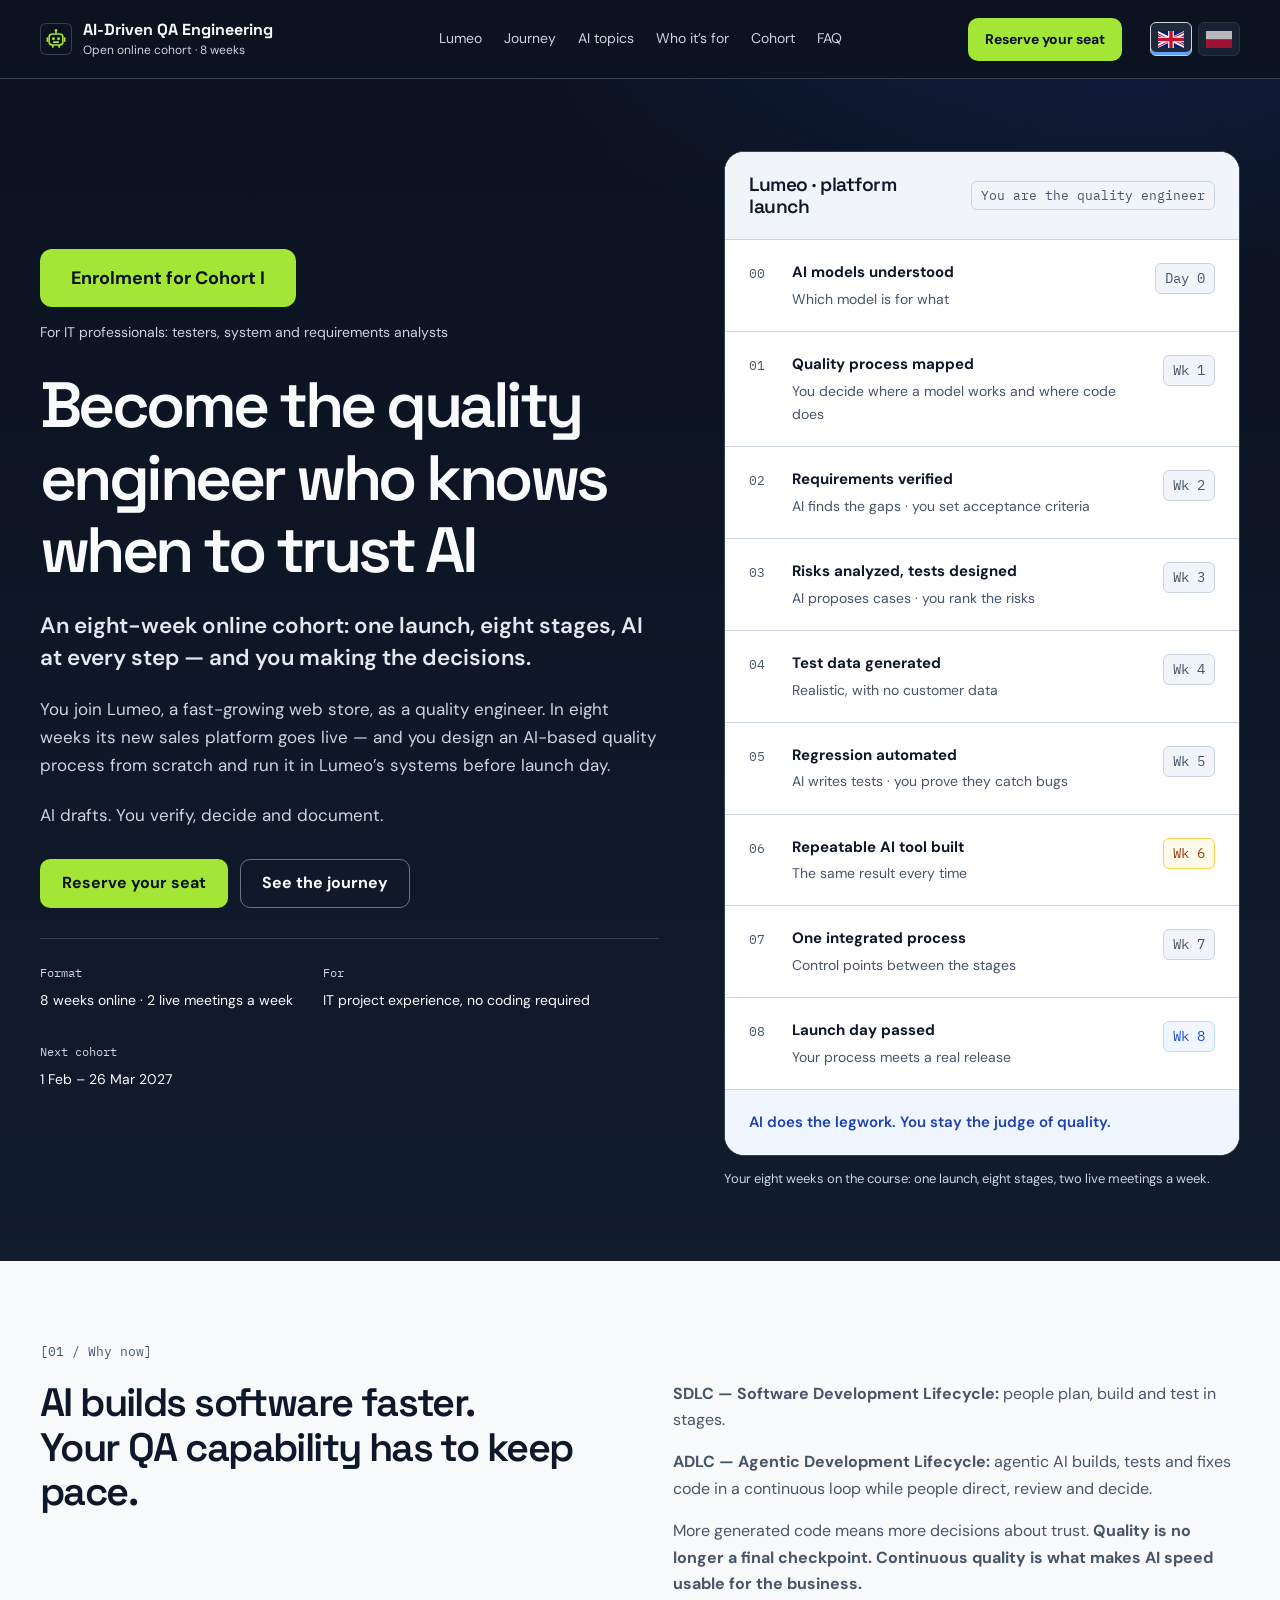
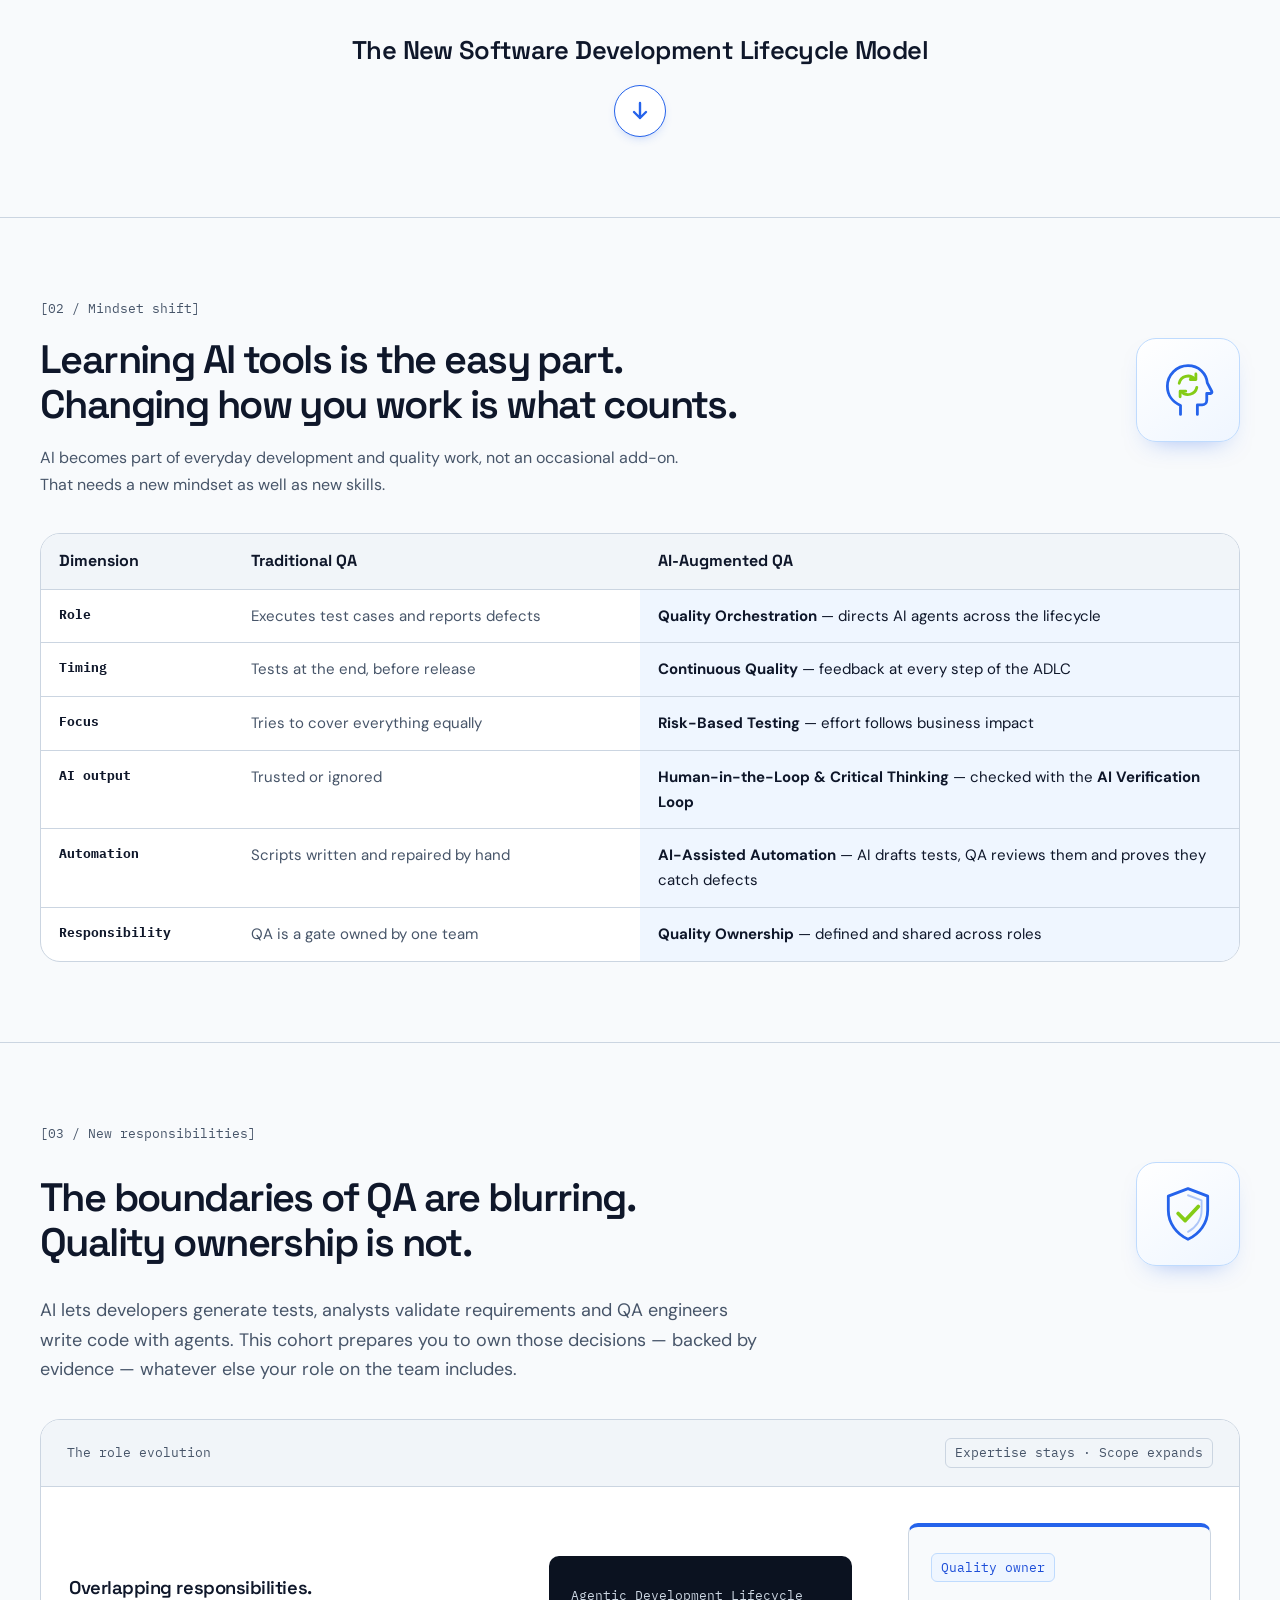
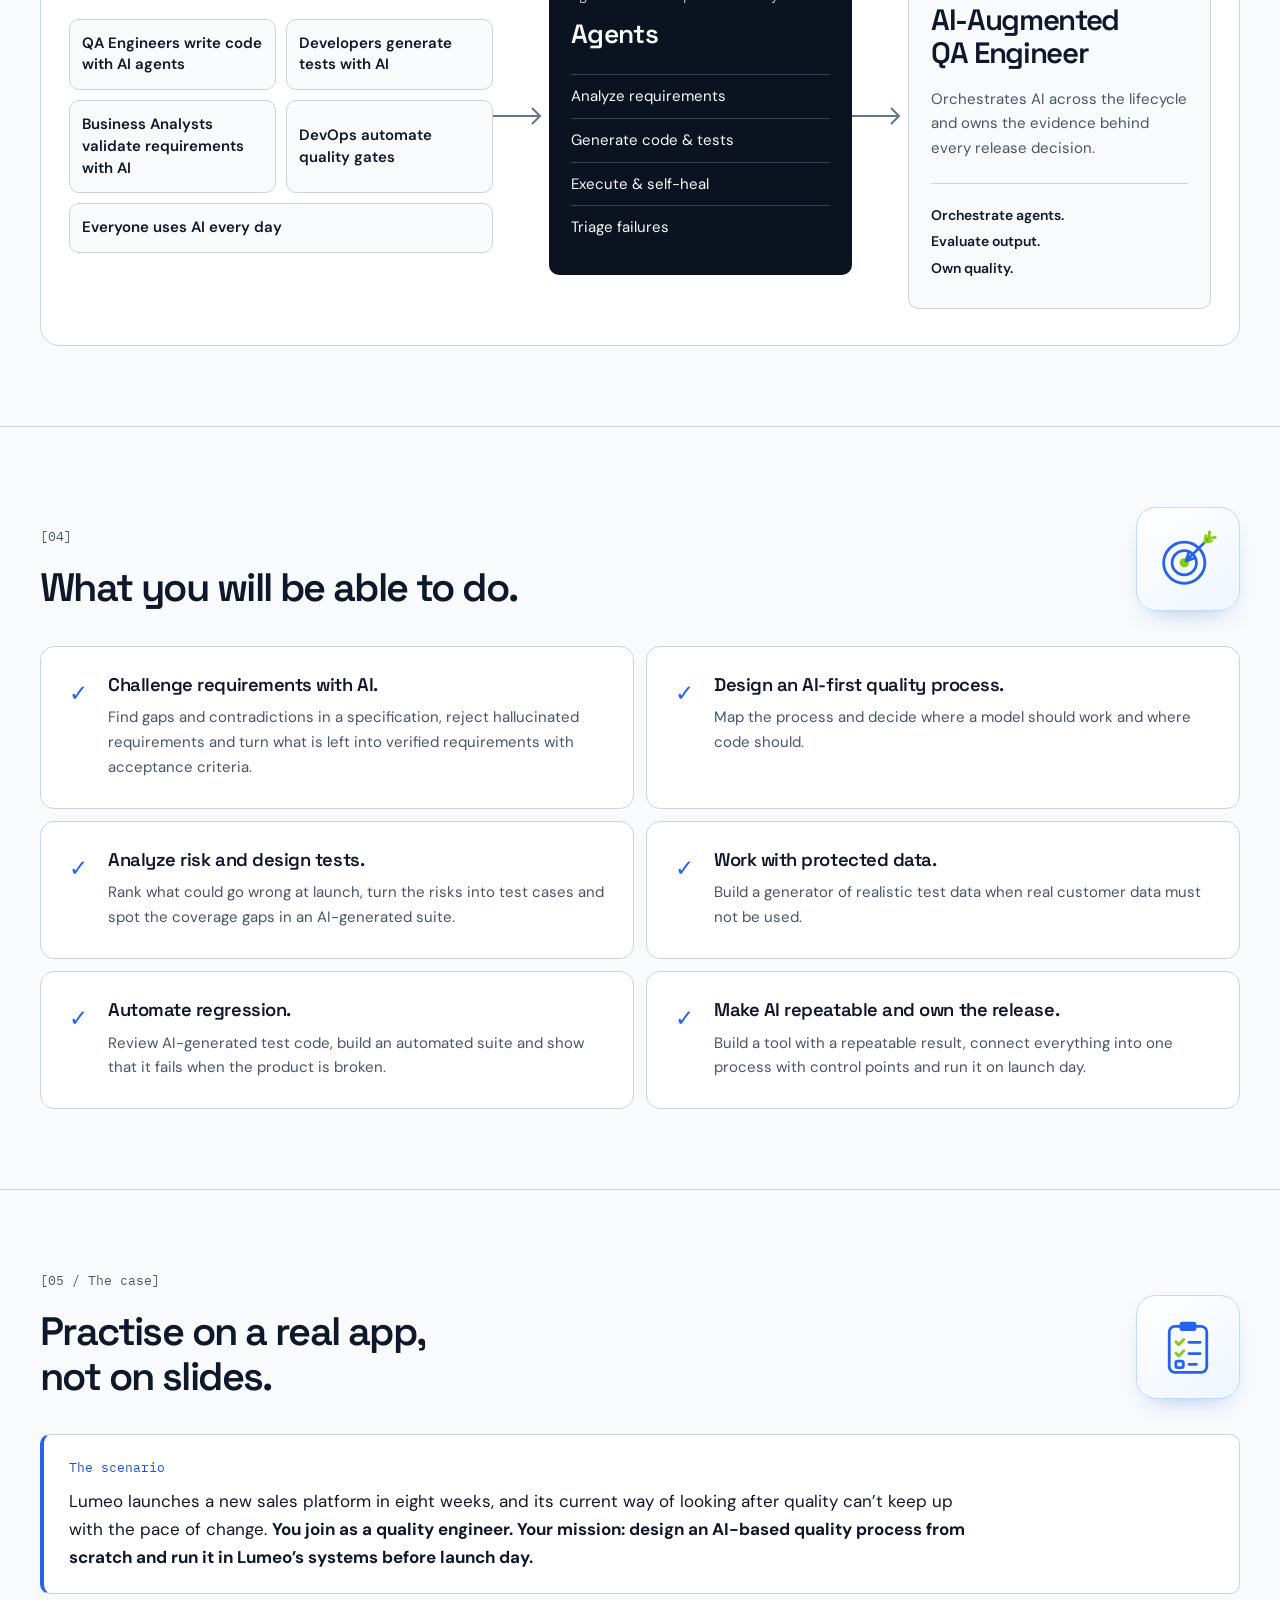
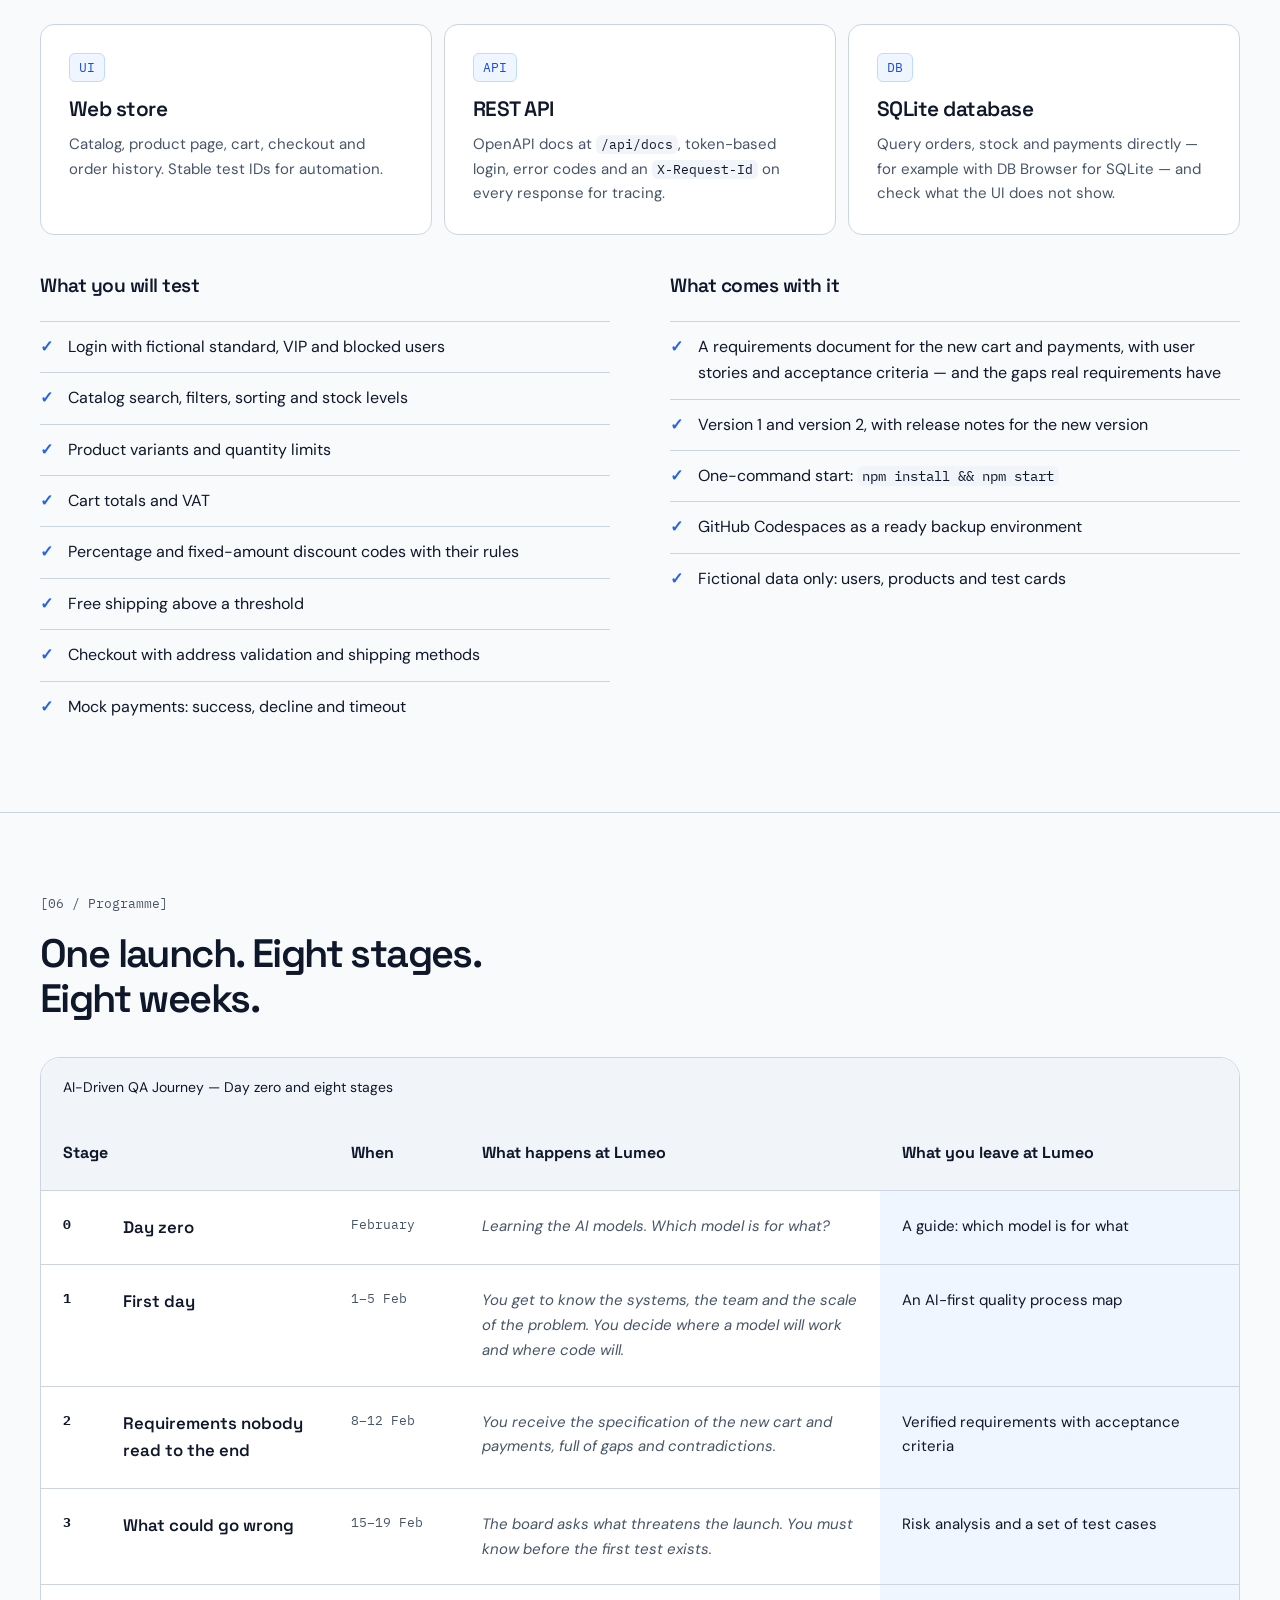
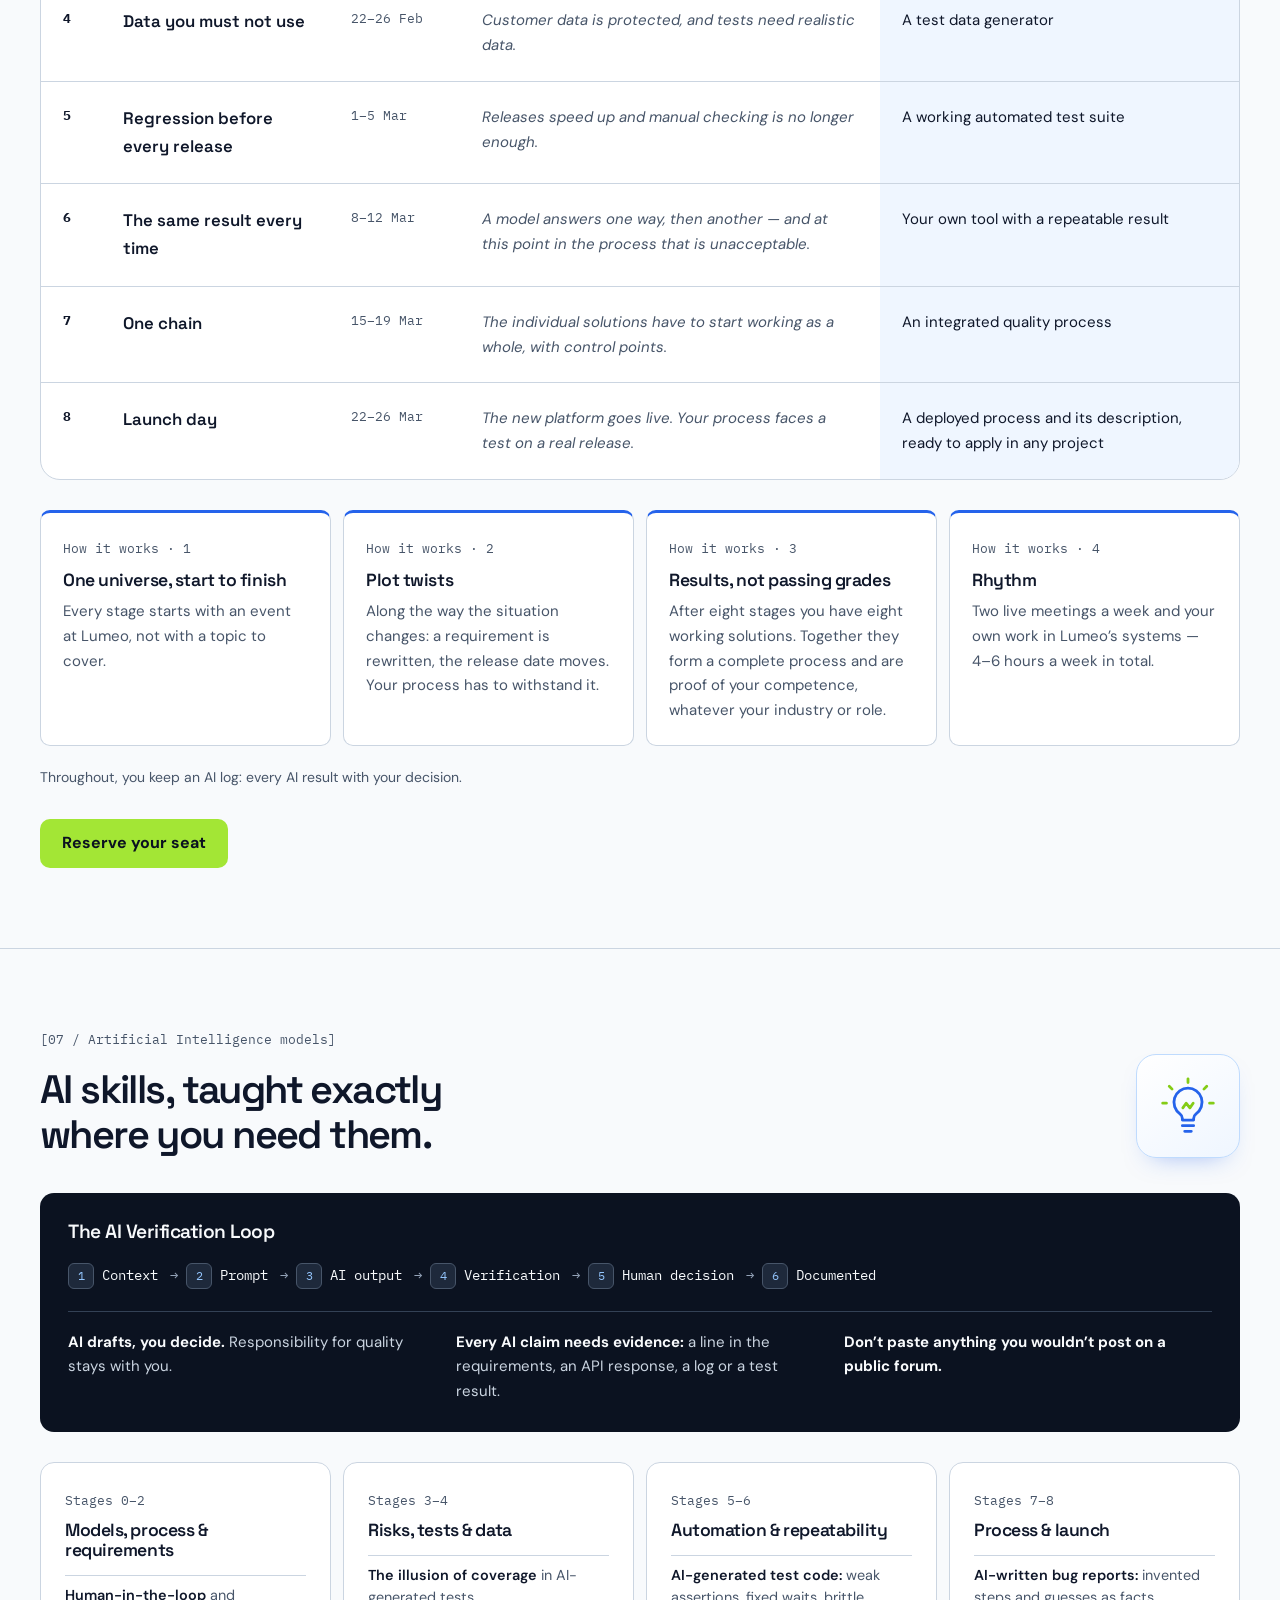
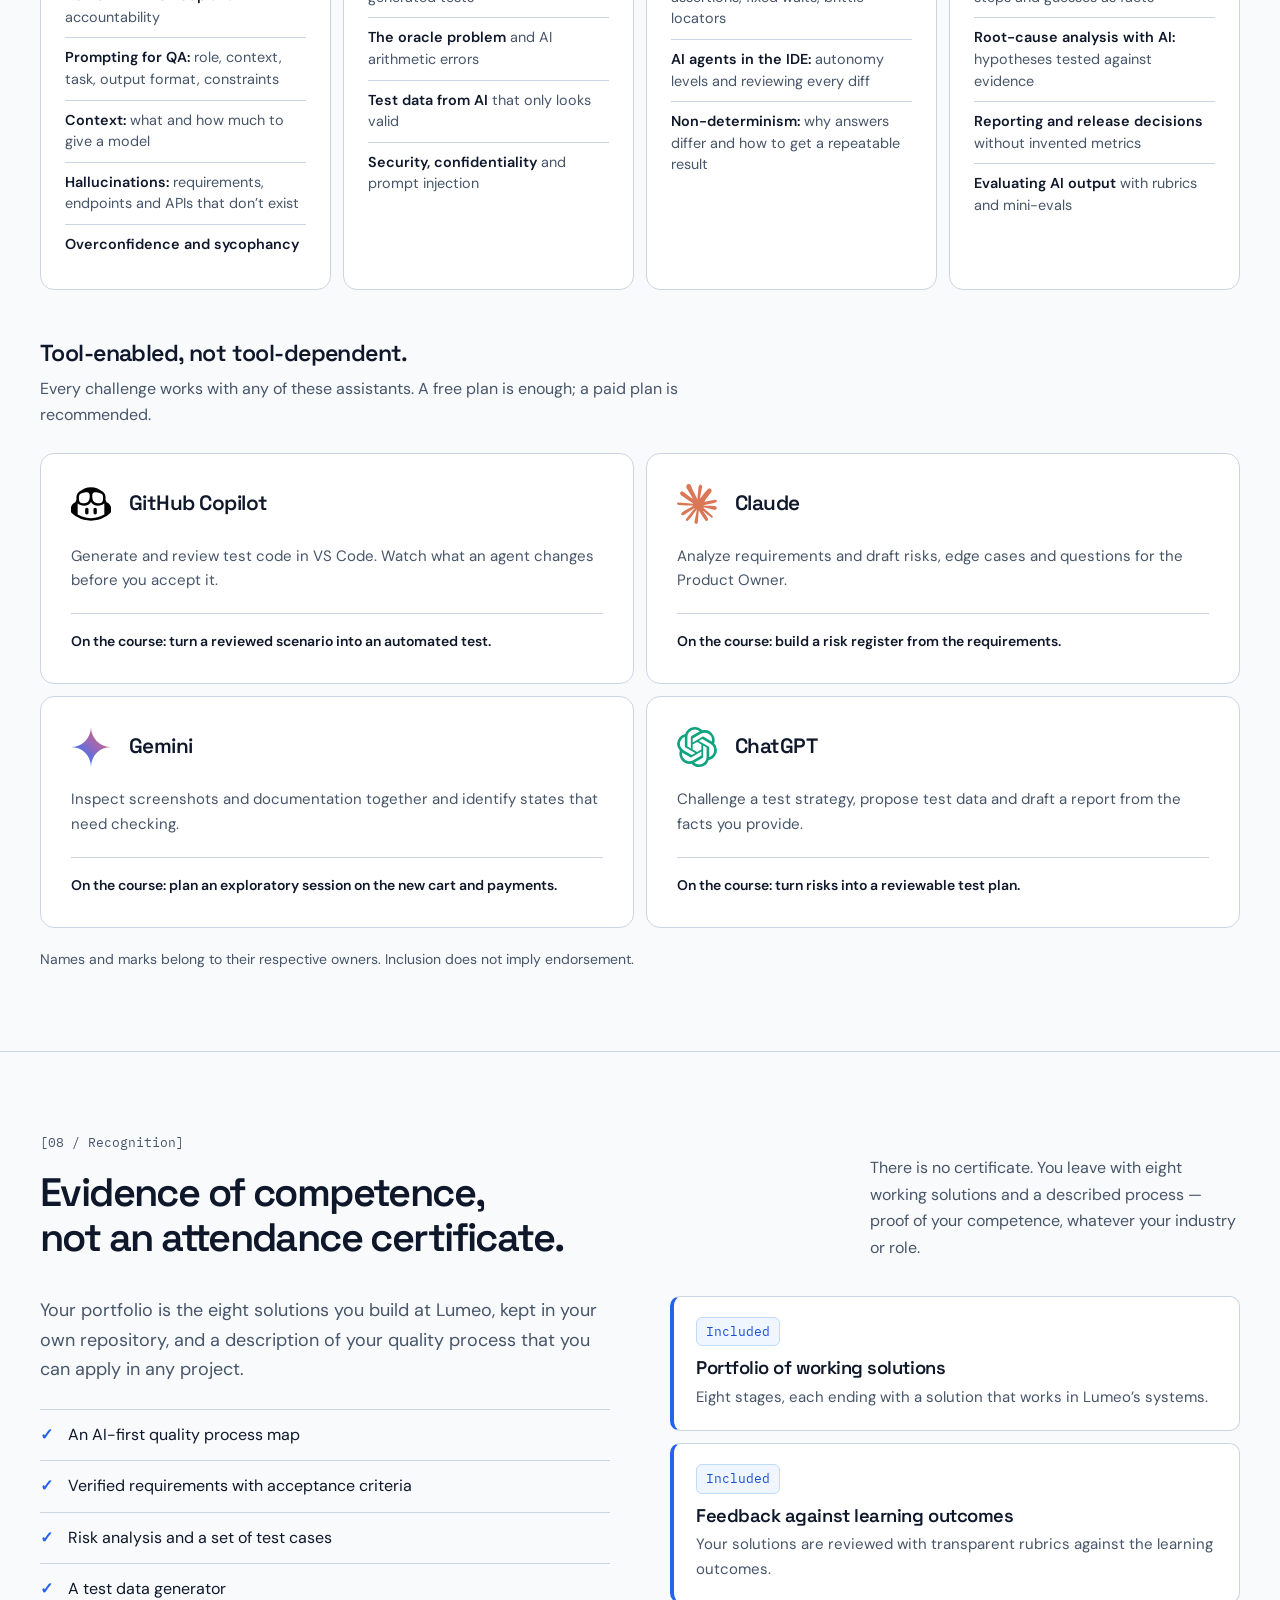
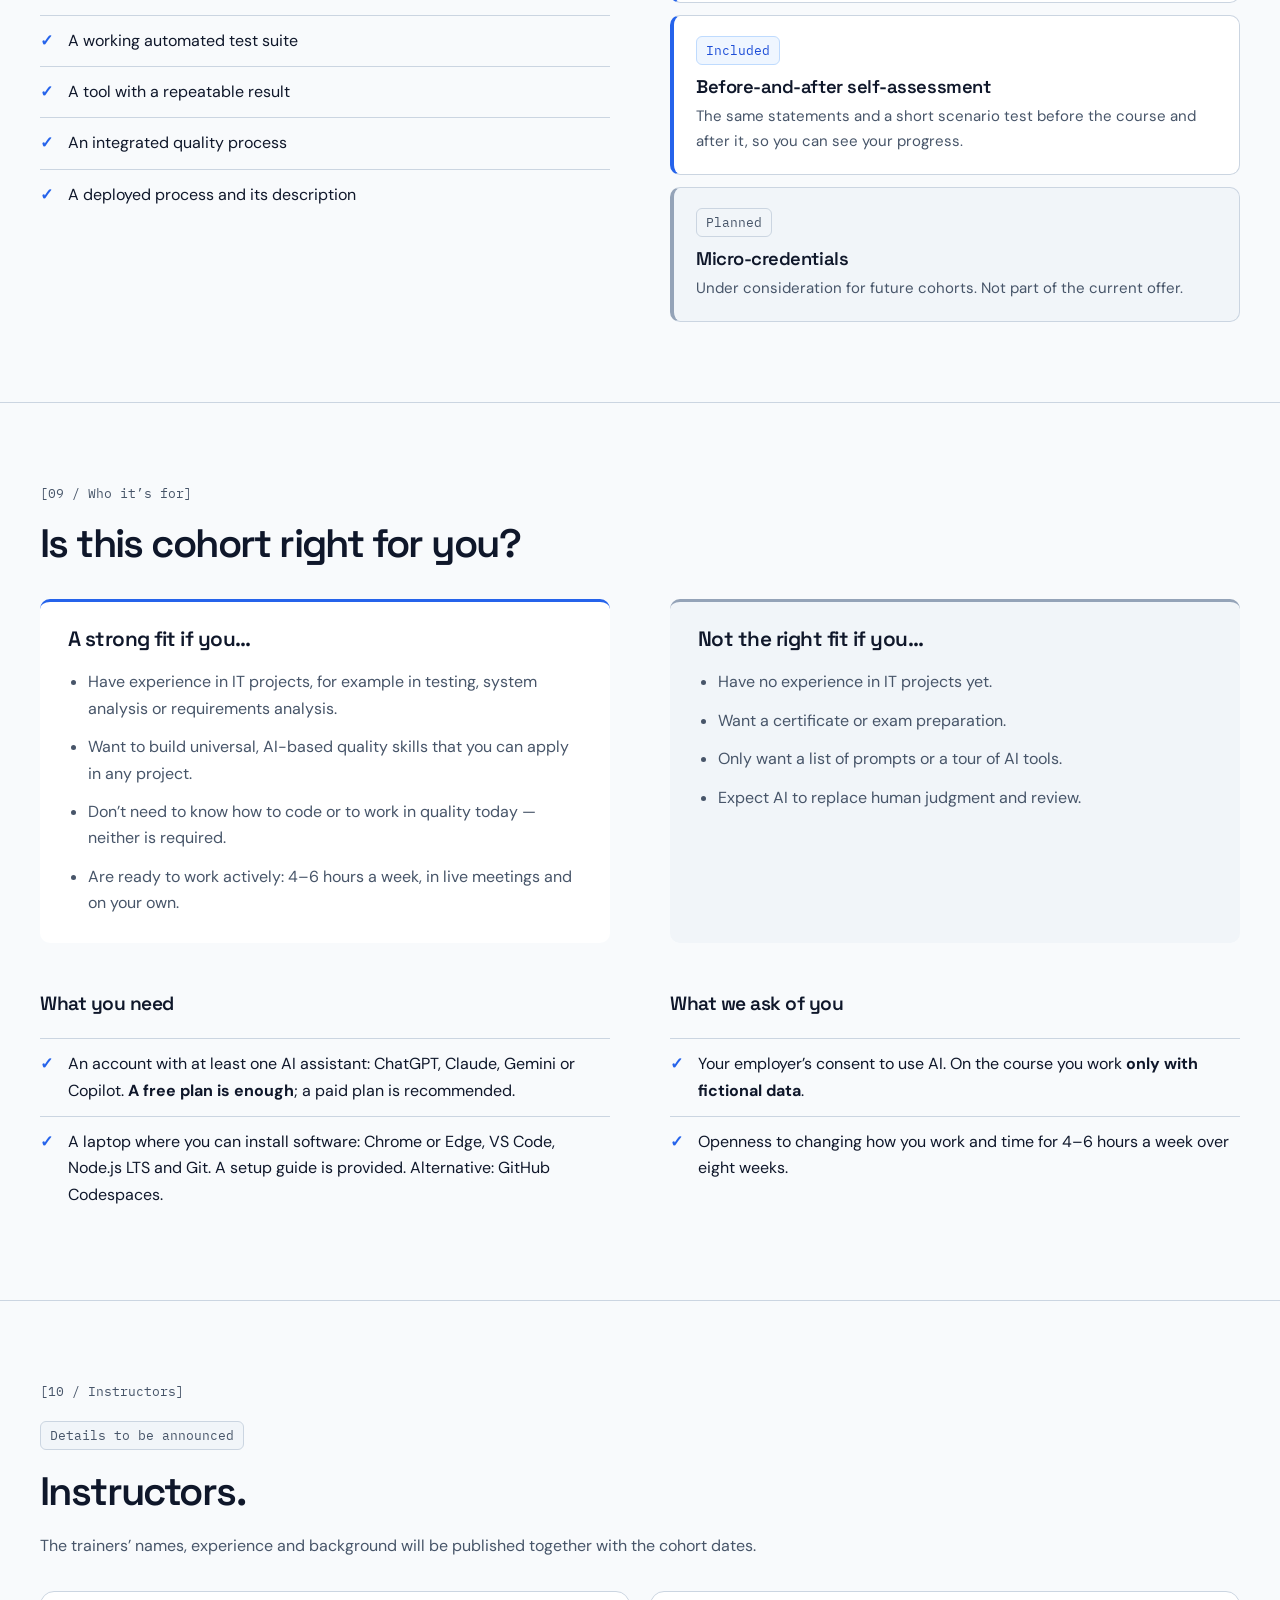
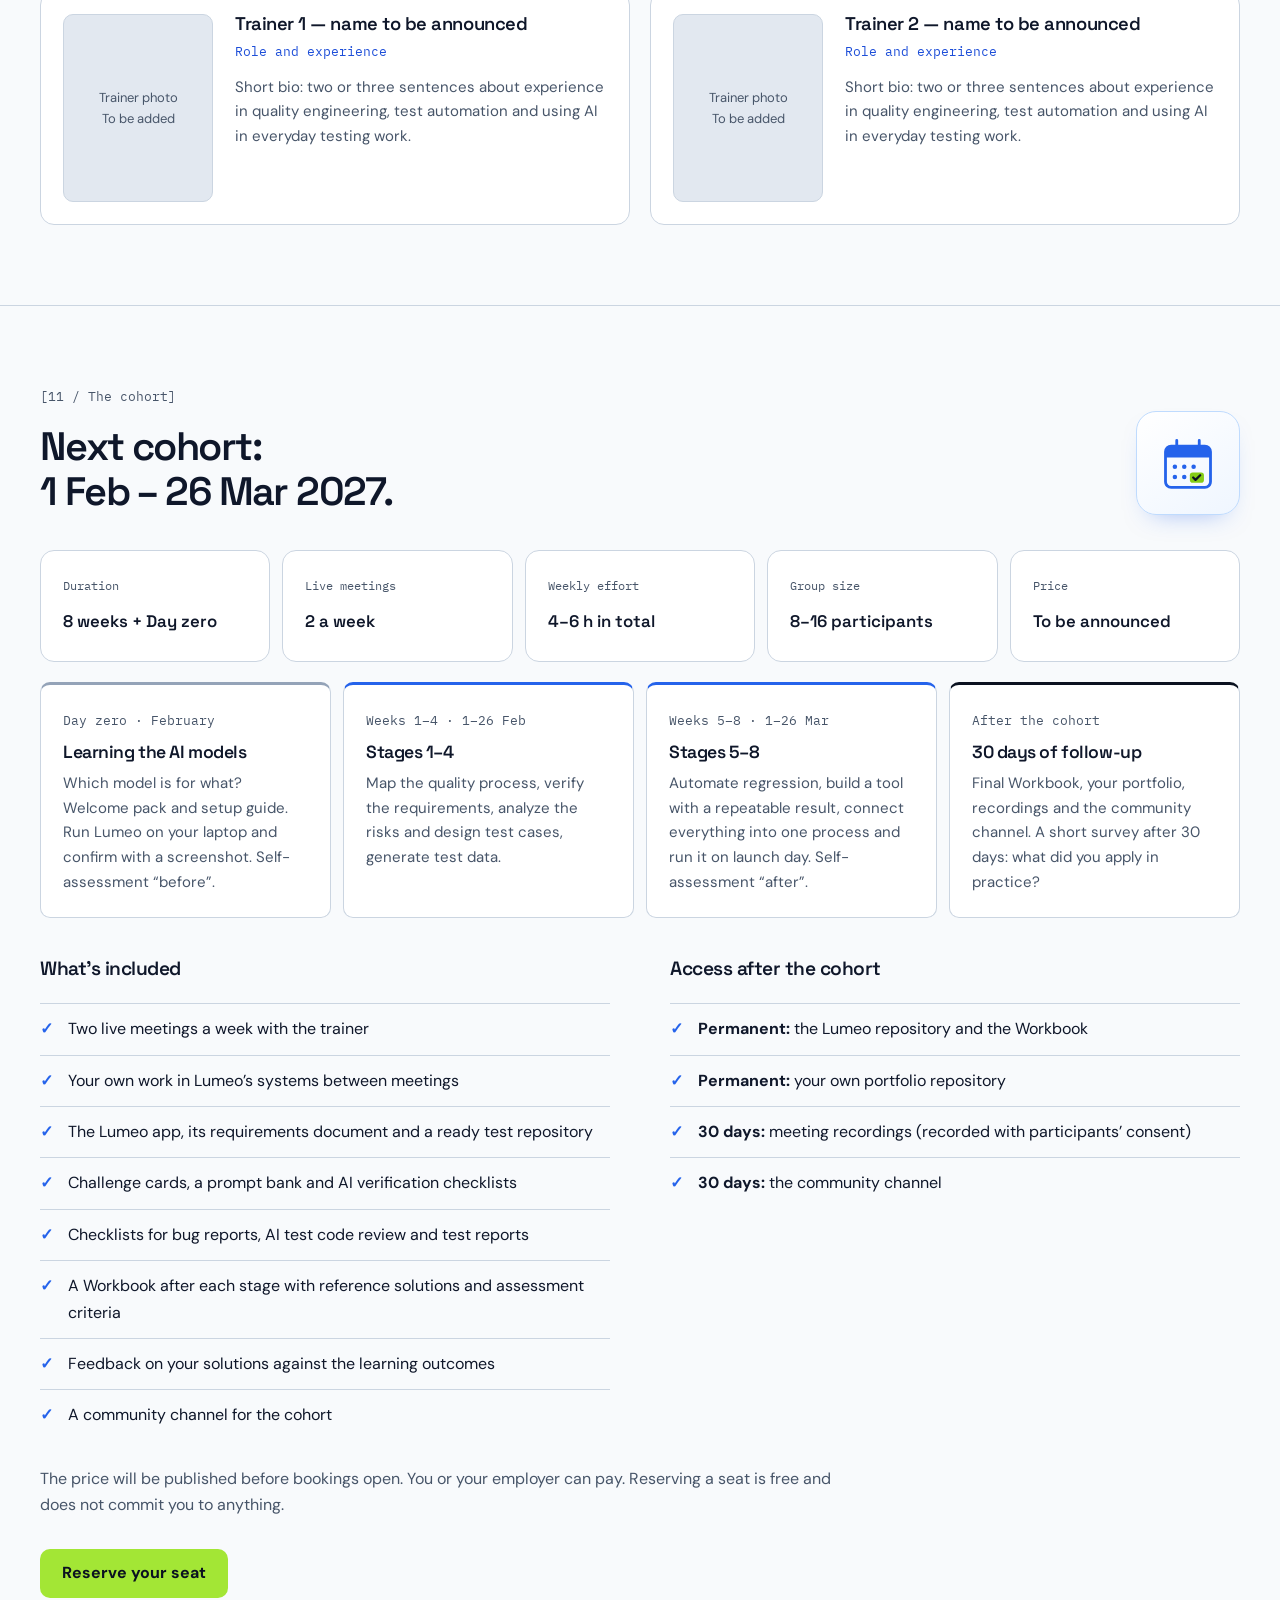
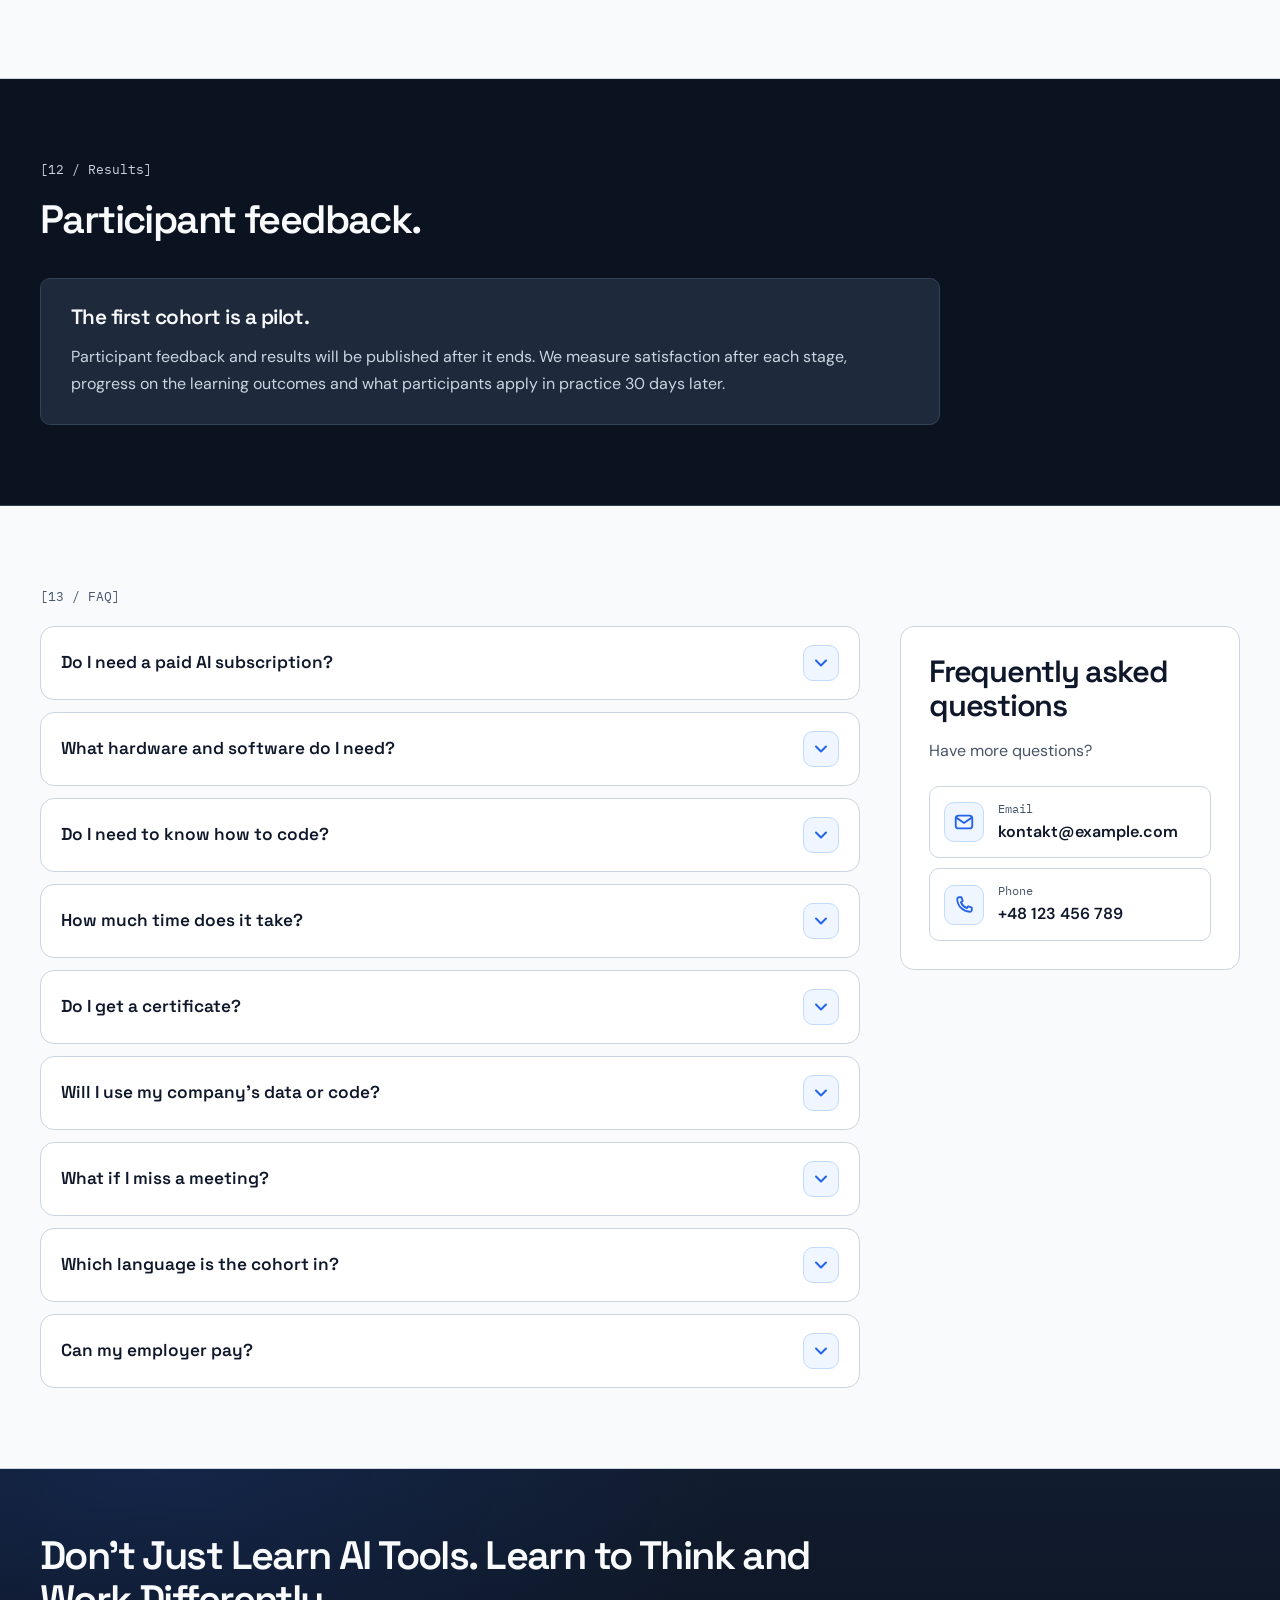
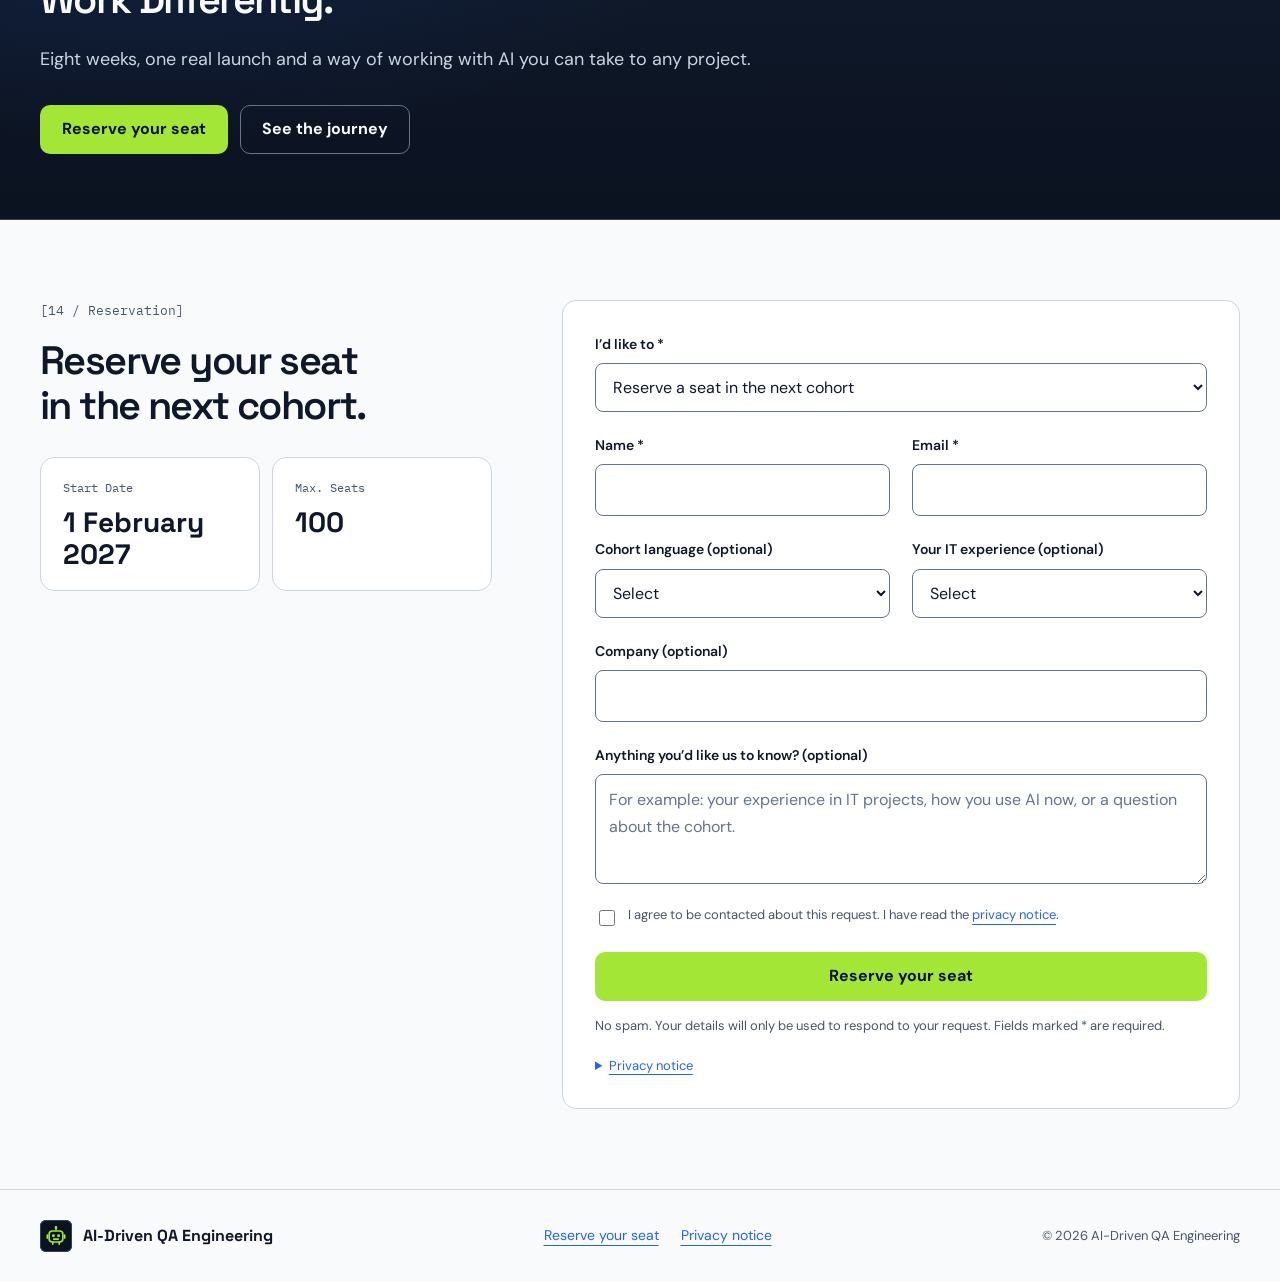
==== commit b7261b1a: "Reservation section: rename label and show start date and seats - '14 / Next step' becomes '14 / Res" ====
--- a/index.html
+++ b/index.html
@@ -23,7 +23,7 @@
 .hero{padding:72px 0;background:radial-gradient(1100px 560px at 88% -12%,rgba(37,99,235,.18),transparent 62%),linear-gradient(180deg,var(--navy-950) 0%,var(--navy-900) 100%)}.hero-grid{display:grid;grid-template-columns:1.2fr 1fr;gap:65px;align-items:center}.hero-intake{display:flex;flex-wrap:wrap;align-items:center;gap:14px;margin-bottom:25px;color:var(--text-secondary);font-size:.875rem}.btn-lg{min-height:58px;padding:15px 30px;font-size:1.125rem;border-radius:12px}.hero h2{font-family:var(--body);font-size:1.4rem;line-height:1.4;letter-spacing:0;margin-top:24px;color:var(--slate-200)}.hero .lede{color:var(--text-secondary);font-size:1.0625rem}.hero-facts{display:flex;gap:30px;flex-wrap:wrap;margin:30px 0 0;padding:24px 0 0;border-top:1px solid var(--border-default)}.hero-facts dt{font-family:var(--mono);font-size:.75rem;color:var(--text-secondary)}.hero-facts dd{margin:6px 0 0;font-size:.875rem}.hero-note{font-size:.8125rem;color:var(--text-secondary);margin-top:17px}.output-board{background:var(--surface-primary);border:1px solid var(--slate-700)}.output-board header{padding:22px 24px;background:var(--surface-secondary);border-bottom:1px solid var(--border-default);display:flex;justify-content:space-between;align-items:center;gap:12px}.output-board h3{font-size:1.2rem}.board-list{padding:0;margin:0;list-style:none;counter-reset:output}.board-list li{padding:20px 24px;border-bottom:1px solid var(--border-default);display:grid;grid-template-columns:28px 1fr;gap:15px;counter-increment:output}.board-list li::before{content:counter(output,decimal-leading-zero);font-family:var(--mono);font-size:.8125rem;color:var(--text-secondary);margin-top:3px}.board-list strong{display:block;font-size:.9375rem}.board-list span{display:block;font-size:.875rem;color:var(--text-secondary);margin-top:3px}.board-result{padding:20px 24px;background:var(--accent-subtle);color:var(--blue-800);font-weight:600;font-size:.9375rem}.board-caption{margin-top:12px;font-size:.8125rem;color:var(--text-secondary)}
 .why-copy{display:grid;grid-template-columns:1fr 1fr;gap:65px}.why-copy>div{color:var(--text-secondary)}.role-intro{margin-bottom:30px}.outcomes{display:grid;grid-template-columns:1fr 1fr;gap:12px;list-style:none;margin:30px 0 0;padding:0}.outcomes li{display:flex;gap:20px;padding:28px;border:1px solid var(--border-default);border-radius:var(--radius-lg);background:var(--surface-primary)}.outcomes li:last-child{grid-column:1/-1}.outcomes .check{font-size:23px;color:var(--accent);flex-shrink:0}.outcomes h3{font-size:1.15rem}.outcomes p{font-size:.9375rem;color:var(--text-secondary);margin-top:10px}.table-scroll{overflow:auto;border:1px solid var(--border-default);background:var(--surface-primary);margin-top:30px}table{border-collapse:collapse;width:100%;text-align:left;min-width:700px}caption{padding:18px 22px;background:var(--surface-secondary);text-align:left;font-size:.875rem}th,td{padding:23px 22px;border-bottom:1px solid var(--border-default);vertical-align:top}thead th{font-family:var(--display);background:var(--surface-secondary)}tbody th{width:10%;font-family:var(--mono);font-size:.8125rem}tbody td:nth-child(2){width:36%;font-family:var(--display);font-weight:600;font-size:1.05rem}tbody td:last-child{background:var(--accent-subtle);font-size:.9375rem}tbody tr:last-child>*{border-bottom:0}.curriculum-note{margin-top:20px;font-size:.875rem;color:var(--text-secondary)}
 .tools{display:grid;grid-template-columns:1fr 1fr;gap:12px}.tool{padding:30px;border:1px solid var(--border-default);border-radius:var(--radius-lg);background:var(--surface-primary)}.tool-title{display:flex;align-items:center;gap:18px;margin-bottom:20px}.tool-logo{width:40px;height:40px;flex-shrink:0}.tool p{color:var(--text-secondary);font-size:.9375rem}.tool .use{border-top:1px solid var(--border-default);margin-top:20px;padding-top:16px;font-size:.875rem;font-weight:600}.fit-panel{border-top:3px solid var(--accent);padding:26px 28px;background:var(--surface-primary)}.fit-panel.secondary{border-color:var(--slate-400);background:var(--surface-secondary)}.fit-panel h3{margin-bottom:18px}.fit-panel ul{margin:0;padding-left:20px;color:var(--text-secondary)}.fit-panel li{margin-top:12px}.trainers-head{max-width:760px}.trainers-head .badge{margin-bottom:20px}.trainers-head p{margin-top:18px;color:var(--text-secondary)}.trainers{display:grid;grid-template-columns:1fr 1fr;gap:20px;margin-top:32px}.trainer{display:grid;grid-template-columns:150px 1fr;gap:22px;align-items:start;padding:22px;background:var(--surface-primary);border:1px solid var(--border-default);border-radius:var(--radius-lg)}.trainer .photo-slot{aspect-ratio:4/5;width:100%;max-width:none;padding:12px;font-size:.8125rem}.trainer h3{font-size:1.15rem}.trainer-role{margin-top:6px;font-family:var(--mono);font-size:.8125rem;color:var(--accent-strong)}.trainer-copy p:last-child{margin-top:12px;color:var(--text-secondary);font-size:.9375rem}.head-icon{flex-shrink:0;display:grid;place-items:center;width:104px;height:104px;border-radius:var(--radius-xl);background:linear-gradient(145deg,var(--white) 0%,var(--blue-50) 100%);border:1px solid var(--blue-200);color:var(--blue-600);box-shadow:0 12px 26px -16px rgba(37,99,235,.5)}.head-icon svg{width:60px;height:60px}.head-top{align-items:flex-start}.head-top .head-icon{margin-top:calc(.8125rem * 1.65 + 18px)}.section-head .head-lede{margin-top:18px;max-width:640px;color:var(--text-secondary)}.hi-accent-fill{fill:var(--lime-500)}.hi-accent-stroke{stroke:var(--lime-500)}.photo-slot{aspect-ratio:4/5;background:var(--slate-200);border:1px solid var(--border-default);display:grid;place-items:center;color:var(--text-secondary);font-size:.9375rem;text-align:center;padding:20px}.launch-facts{display:grid;grid-template-columns:repeat(5,1fr);gap:12px;margin:30px 0 0}.launch-facts>div{padding:25px 22px;border:1px solid var(--border-default);border-radius:var(--radius-lg);background:var(--surface-primary)}.launch-facts dt{font-family:var(--mono);font-size:.75rem;color:var(--text-secondary);margin-bottom:12px}.launch-facts dd{margin:0;font-family:var(--display);font-size:1.05rem;font-weight:600}.pricing-note{margin-top:25px;max-width:800px;color:var(--text-secondary)}.feedback-pending{padding:27px 30px;border:1px solid var(--border-default);background:var(--surface-primary);max-width:900px}.feedback-pending h3{margin-bottom:15px}.feedback-pending p{color:var(--text-secondary)}.faq-layout{display:grid;grid-template-columns:minmax(0,1fr) 340px;gap:40px;align-items:start}.faq-aside{grid-column:2;grid-row:1;position:sticky;top:100px;padding:28px;background:var(--surface-primary);border:1px solid var(--border-default);border-radius:var(--radius-lg)}.faq-aside h2{font-size:clamp(1.6rem,2.4vw,2.1rem)}.faq-aside-lede{margin-top:14px;color:var(--text-secondary)}.faq-contact{list-style:none;margin:22px 0 0;padding:0;display:grid;gap:10px}.faq-contact a{display:flex;align-items:center;gap:14px;padding:12px 14px;border:1px solid var(--border-default);border-radius:var(--radius-md);text-decoration:none;color:var(--text-primary);font-weight:600;transition:border-color var(--transition),background-color var(--transition)}.faq-contact a:hover{border-color:var(--blue-600);background:var(--blue-50)}.faq-contact-icon{display:grid;place-items:center;flex-shrink:0;width:40px;height:40px;border-radius:var(--radius-md);background:var(--blue-50);border:1px solid var(--blue-200);color:var(--blue-600)}.faq-contact-icon svg{width:22px;height:22px}.faq-contact-label{display:block;font-family:var(--mono);font-size:.75rem;font-weight:400;color:var(--text-secondary)}.faq-list{grid-column:1;grid-row:1;display:grid;gap:12px}.faq-list details{background:var(--surface-primary);border:1px solid var(--border-default);border-radius:var(--radius-lg);transition:border-color var(--transition),box-shadow var(--transition)}.faq-list details:hover{border-color:var(--blue-300)}.faq-list details[open]{border-color:var(--blue-300);box-shadow:0 10px 24px -18px rgba(37,99,235,.5)}.faq-list summary{display:flex;align-items:center;justify-content:space-between;gap:18px;padding:18px 20px;cursor:pointer;list-style:none;border-radius:var(--radius-lg);font-family:var(--display);font-size:1.08rem;font-weight:600;line-height:1.4;transition:color var(--transition)}.faq-list summary::-webkit-details-marker{display:none}.faq-list summary:hover{color:var(--link-default)}.faq-chevron{display:grid;place-items:center;flex-shrink:0;width:36px;height:36px;border-radius:var(--radius-md);background:var(--blue-50);border:1px solid var(--blue-200);color:var(--blue-600);transition:background-color var(--transition),transform 250ms ease}.faq-chevron svg{width:20px;height:20px}.faq-list summary:hover .faq-chevron{background:var(--blue-100)}.faq-list details[open] .faq-chevron{transform:rotate(180deg);background:var(--blue-600);border-color:var(--blue-600);color:var(--white)}.faq-answer{padding:0 20px 20px}.faq-answer p{max-width:850px;color:var(--text-secondary)}@media(max-width:980px){.faq-layout{grid-template-columns:1fr;gap:24px}.faq-aside,.faq-list{grid-column:1;grid-row:auto}.faq-aside{position:static}}.closing{padding:65px 0;background:radial-gradient(900px 420px at 12% 0%,rgba(37,99,235,.14),transparent 65%),linear-gradient(180deg,var(--navy-900) 0%,var(--navy-950) 100%);border-bottom:1px solid var(--border-default)}.closing .lede{color:var(--text-secondary)}.closing h2{max-width:850px}
-.contact-grid{display:grid;grid-template-columns:.8fr 1.2fr;gap:70px}.contact-points{margin:25px 0 0;padding:0;list-style:none;color:var(--text-secondary)}.contact-points li{padding:14px 0;border-top:1px solid var(--border-default)}.form{border:1px solid var(--border-default);padding:32px;background:var(--surface-primary)}.form-grid{display:grid;grid-template-columns:1fr 1fr;gap:22px}.field{display:flex;flex-direction:column;gap:7px}.field label{font-size:.875rem;font-weight:600;color:var(--text-primary)}.field input,.field select,.field textarea{width:100%;min-width:0;padding:12px 13px;min-height:48px;border:1px solid var(--input-border);background:var(--input-bg);color:var(--input-fg);border-radius:var(--radius-input);transition:border-color var(--transition),background-color var(--transition)}.field input::placeholder,.field textarea::placeholder{color:var(--input-placeholder);opacity:1}.field :is(input,select,textarea):hover{border-color:var(--input-border-hover)}.field :is(input,select,textarea):focus-visible{border-color:var(--input-border-focus);outline-offset:2px}.field :is(input,select,textarea):user-invalid,.field :is(input,select,textarea)[aria-invalid="true"]{border-color:var(--input-border-error)}.field :is(input,select,textarea):disabled{background:var(--input-disabled-bg);color:var(--input-disabled-fg);border-color:var(--border-default);cursor:not-allowed}.field textarea{resize:vertical;min-height:110px}.field-wide{grid-column:1/-1}.consent{display:flex;align-items:start;gap:10px;font-size:.8125rem;margin-top:20px;color:var(--text-secondary)}.consent input{margin-top:6px;accent-color:var(--blue-600);width:16px;height:16px;flex-shrink:0}.form .btn{width:100%;margin-top:23px}.form-note{font-size:.8125rem;color:var(--text-secondary);margin-top:14px}.form-message{padding:15px;font-size:.9375rem;margin-top:20px;border:1px solid var(--border-default)}.form-message.error{color:var(--status-error);background:var(--status-error-bg);border-color:var(--status-error-border);border-left-width:4px}.form-message.success{color:var(--status-success);background:var(--status-success-bg);border-color:var(--status-success-border);border-left-width:4px}.form-message:empty{display:none}.form button:disabled{cursor:progress}.honeypot{display:none!important}.privacy{margin-top:18px;font-size:.8125rem;color:var(--text-secondary)}.privacy summary{cursor:pointer;color:var(--link-default);text-decoration:underline;text-underline-offset:4px}.privacy summary:hover{color:var(--link-hover)}.privacy a,.consent a,.footer-links a{color:var(--link-default);transition:color var(--transition)}.privacy a:hover,.consent a:hover,.footer-links a:hover{color:var(--link-hover)}.privacy p{margin-top:12px}.footer{padding:30px 0}.footer-inner{display:flex;justify-content:space-between;align-items:center;gap:25px}.footer-links{display:flex;gap:22px;font-size:.875rem}.footer .fine{font-size:.8125rem}
+.contact-grid{display:grid;grid-template-columns:.8fr 1.2fr;gap:70px}.contact-facts{display:grid;grid-template-columns:1fr 1fr;gap:12px;margin:28px 0 0}.contact-facts>div{padding:20px 22px;background:var(--surface-primary);border:1px solid var(--border-default);border-radius:var(--radius-lg)}.contact-facts dt{font-family:var(--mono);font-size:.75rem;color:var(--text-secondary)}.contact-facts dd{margin:8px 0 0;font-family:var(--display);font-size:clamp(1.35rem,2.2vw,1.75rem);font-weight:700;line-height:1.15;color:var(--text-primary)}.form{border:1px solid var(--border-default);padding:32px;background:var(--surface-primary)}.form-grid{display:grid;grid-template-columns:1fr 1fr;gap:22px}.field{display:flex;flex-direction:column;gap:7px}.field label{font-size:.875rem;font-weight:600;color:var(--text-primary)}.field input,.field select,.field textarea{width:100%;min-width:0;padding:12px 13px;min-height:48px;border:1px solid var(--input-border);background:var(--input-bg);color:var(--input-fg);border-radius:var(--radius-input);transition:border-color var(--transition),background-color var(--transition)}.field input::placeholder,.field textarea::placeholder{color:var(--input-placeholder);opacity:1}.field :is(input,select,textarea):hover{border-color:var(--input-border-hover)}.field :is(input,select,textarea):focus-visible{border-color:var(--input-border-focus);outline-offset:2px}.field :is(input,select,textarea):user-invalid,.field :is(input,select,textarea)[aria-invalid="true"]{border-color:var(--input-border-error)}.field :is(input,select,textarea):disabled{background:var(--input-disabled-bg);color:var(--input-disabled-fg);border-color:var(--border-default);cursor:not-allowed}.field textarea{resize:vertical;min-height:110px}.field-wide{grid-column:1/-1}.consent{display:flex;align-items:start;gap:10px;font-size:.8125rem;margin-top:20px;color:var(--text-secondary)}.consent input{margin-top:6px;accent-color:var(--blue-600);width:16px;height:16px;flex-shrink:0}.form .btn{width:100%;margin-top:23px}.form-note{font-size:.8125rem;color:var(--text-secondary);margin-top:14px}.form-message{padding:15px;font-size:.9375rem;margin-top:20px;border:1px solid var(--border-default)}.form-message.error{color:var(--status-error);background:var(--status-error-bg);border-color:var(--status-error-border);border-left-width:4px}.form-message.success{color:var(--status-success);background:var(--status-success-bg);border-color:var(--status-success-border);border-left-width:4px}.form-message:empty{display:none}.form button:disabled{cursor:progress}.honeypot{display:none!important}.privacy{margin-top:18px;font-size:.8125rem;color:var(--text-secondary)}.privacy summary{cursor:pointer;color:var(--link-default);text-decoration:underline;text-underline-offset:4px}.privacy summary:hover{color:var(--link-hover)}.privacy a,.consent a,.footer-links a{color:var(--link-default);transition:color var(--transition)}.privacy a:hover,.consent a:hover,.footer-links a:hover{color:var(--link-hover)}.privacy p{margin-top:12px}.footer{padding:30px 0}.footer-inner{display:flex;justify-content:space-between;align-items:center;gap:25px}.footer-links{display:flex;gap:22px;font-size:.875rem}.footer .fine{font-size:.8125rem}
 @media(max-width:1180px){.wrap{width:calc(100% - 56px)}.hero-grid{gap:40px}.nav-links{gap:15px}.brand small{display:none}.launch-facts{grid-template-columns:repeat(3,1fr)}}
 @media(max-width:980px){.nav-toggle{display:block}.nav{display:none;position:absolute;top:100%;left:0;right:0;padding:24px 28px;background:var(--background-secondary);border-bottom:1px solid var(--border-default);box-shadow:0 12px 24px rgba(2,6,23,.35)}.nav.is-open{display:flex;align-items:start;flex-direction:column}.nav-links{display:grid;grid-template-columns:1fr 1fr;gap:0;margin:0;width:100%}.nav-links a{padding:10px 0;font-size:1rem}.hero-grid{grid-template-columns:1fr 1fr;gap:30px}.section{padding:60px 0}.section-head{gap:30px}.split,.why-copy{gap:30px}.contact-grid{grid-template-columns:1fr;gap:35px}.trainers{grid-template-columns:1fr}}
 @media(max-width:720px){.wrap{width:calc(100% - 36px)}.header-inner{min-height:68px}.brand{font-size:.9375rem}.brand small{display:block;font-size:.6875rem}.hero{padding:42px 0}.hero-grid,.split,.why-copy{grid-template-columns:1fr}.hero h2{font-size:1.2rem}.hero-grid{gap:35px}.hero-facts{gap:20px}.section{padding:50px 0}.section-head{display:block}.section-head p{margin-top:20px;max-width:none}.outcomes{grid-template-columns:1fr}.outcomes li:last-child{grid-column:auto}.outcomes li{padding:23px}.tools{grid-template-columns:1fr}.tool{padding:25px}.trainer{grid-template-columns:110px 1fr;gap:16px;padding:18px}.head-icon{width:84px;height:84px;margin-top:20px}.head-icon svg{width:48px;height:48px}.launch-facts{grid-template-columns:1fr 1fr}.launch-facts>div{padding:22px}.form{padding:24px}.footer-inner{align-items:start;flex-direction:column}.closing{padding:45px 0}.feedback-pending{padding:24px}}
@@ -101,7 +101,7 @@
 <section class="section dark" id="results" aria-labelledby="results-title"><div class="wrap"><div class="section-head"><div><span data-i18n="results.01" class="section-id">12 / Results</span><h2 data-i18n="results.02" id="results-title">Participant feedback.</h2></div></div><div class="feedback-pending"><h3 data-i18n="results.03">The first cohort is a pilot.</h3><p data-i18n="results.04">Participant feedback and results will be published after it ends. We measure satisfaction after each stage, progress on the learning outcomes and what participants apply in practice 30 days later.</p><!-- Replace with 2–3 real, approved participant testimonials after the pilot. --></div></div></section>
 <section class="section" id="faq" aria-labelledby="faq-title"><div class="wrap"><span data-i18n="faq.01" class="section-id">13 / FAQ</span><div class="faq-layout"><aside class="faq-aside"><h2 data-i18n="faq.21" id="faq-title">Frequently asked questions</h2><p data-i18n="faq.22" class="faq-aside-lede">Have more questions?</p><ul class="faq-contact"><li><a href="mailto:kontakt@example.com"><span class="faq-contact-icon"><svg viewBox="0 0 24 24" aria-hidden="true" focusable="false"><rect x="3" y="5" width="18" height="14" rx="3" fill="none" stroke="currentColor" stroke-width="2"/><path d="M4 7.5l8 5.5 8-5.5" fill="none" stroke="currentColor" stroke-width="2" stroke-linecap="round" stroke-linejoin="round"/></svg></span><span><span data-i18n="faq.23" class="faq-contact-label">Email</span>kontakt@example.com</span></a></li><li><a href="tel:+48123456789"><span class="faq-contact-icon"><svg viewBox="0 0 24 24" aria-hidden="true" focusable="false"><path d="M6.6 3.5h2.6l1.4 4-2 1.4a11 11 0 0 0 6.5 6.5l1.4-2 4 1.4v2.6a2 2 0 0 1-2.2 2C10.7 18.9 5.1 13.3 4.6 5.7a2 2 0 0 1 2-2.2z" fill="none" stroke="currentColor" stroke-width="2" stroke-linejoin="round"/></svg></span><span><span data-i18n="faq.24" class="faq-contact-label">Phone</span>+48 123 456 789</span></a></li></ul><!-- Placeholder contact details: replace the email and phone with the real ones. --></aside><div class="faq-list"><details><summary><span data-i18n="faq.03">Do I need a paid AI subscription?</span><span class="faq-chevron" aria-hidden="true"><svg viewBox="0 0 24 24" focusable="false"><path d="M6 9l6 6 6-6" fill="none" stroke="currentColor" stroke-width="2.4" stroke-linecap="round" stroke-linejoin="round"/></svg></span></summary><div class="faq-answer"><p data-i18n="faq.04">No. A free plan of ChatGPT, Claude, Gemini or GitHub Copilot is enough for every challenge. A paid plan is recommended because it gives you longer conversations and fewer limits.</p></div></details><details><summary><span data-i18n="faq.05">What hardware and software do I need?</span><span class="faq-chevron" aria-hidden="true"><svg viewBox="0 0 24 24" focusable="false"><path d="M6 9l6 6 6-6" fill="none" stroke="currentColor" stroke-width="2.4" stroke-linecap="round" stroke-linejoin="round"/></svg></span></summary><div class="faq-answer"><p data-i18n="faq.06">A laptop where you can install software, with Chrome or Edge, VS Code, Node.js LTS and Git. The setup guide walks you through it, and on Day zero you check that Lumeo runs before the first stage. If a local install is not possible, you can use GitHub Codespaces in the browser.</p></div></details><details><summary><span data-i18n="faq.07">Do I need to know how to code?</span><span class="faq-chevron" aria-hidden="true"><svg viewBox="0 0 24 24" focusable="false"><path d="M6 9l6 6 6-6" fill="none" stroke="currentColor" stroke-width="2.4" stroke-linecap="round" stroke-linejoin="round"/></svg></span></summary><div class="faq-answer"><p data-i18n="faq.08">No. You don’t need to be able to program or to work in quality today. What you do need is experience in IT projects — for example in testing, system analysis or requirements analysis. AI helps with the technical parts, and you review the results.</p></div></details><details><summary><span data-i18n="faq.09">How much time does it take?</span><span class="faq-chevron" aria-hidden="true"><svg viewBox="0 0 24 24" focusable="false"><path d="M6 9l6 6 6-6" fill="none" stroke="currentColor" stroke-width="2.4" stroke-linecap="round" stroke-linejoin="round"/></svg></span></summary><div class="faq-answer"><p data-i18n="faq.10">Eight weeks with two live meetings a week and your own work in Lumeo’s systems — 4–6 hours a week in total, plus a short onboarding on Day zero. Meeting days and times will be announced with the dates.</p></div></details><details><summary><span data-i18n="faq.11">Do I get a certificate?</span><span class="faq-chevron" aria-hidden="true"><svg viewBox="0 0 24 24" focusable="false"><path d="M6 9l6 6 6-6" fill="none" stroke="currentColor" stroke-width="2.4" stroke-linecap="round" stroke-linejoin="round"/></svg></span></summary><div class="faq-answer"><p data-i18n="faq.12">No. You get eight working solutions and a described process as proof of your competence, with feedback on your work. Micro-credentials may be offered in future cohorts, but they are not part of the current offer.</p></div></details><details><summary><span data-i18n="faq.13">Will I use my company’s data or code?</span><span class="faq-chevron" aria-hidden="true"><svg viewBox="0 0 24 24" focusable="false"><path d="M6 9l6 6 6-6" fill="none" stroke="currentColor" stroke-width="2.4" stroke-linecap="round" stroke-linejoin="round"/></svg></span></summary><div class="faq-answer"><p data-i18n="faq.14">No. Everything happens in Lumeo with fictional users, products and payment data. You should still have your employer’s consent to use AI tools.</p></div></details><details><summary><span data-i18n="faq.15">What if I miss a meeting?</span><span class="faq-chevron" aria-hidden="true"><svg viewBox="0 0 24 24" focusable="false"><path d="M6 9l6 6 6-6" fill="none" stroke="currentColor" stroke-width="2.4" stroke-linecap="round" stroke-linejoin="round"/></svg></span></summary><div class="faq-answer"><p data-i18n="faq.16">Meetings are recorded with participants’ consent, and recordings stay available for 30 days. The Workbook after each stage includes reference solutions so you can catch up.</p></div></details><details><summary><span data-i18n="faq.17">Which language is the cohort in?</span><span class="faq-chevron" aria-hidden="true"><svg viewBox="0 0 24 24" focusable="false"><path d="M6 9l6 6 6-6" fill="none" stroke="currentColor" stroke-width="2.4" stroke-linecap="round" stroke-linejoin="round"/></svg></span></summary><div class="faq-answer"><p data-i18n="faq.18">English and Polish cohorts run separately. The Lumeo app and its requirements document are in English for everyone.</p></div></details><details><summary><span data-i18n="faq.19">Can my employer pay?</span><span class="faq-chevron" aria-hidden="true"><svg viewBox="0 0 24 24" focusable="false"><path d="M6 9l6 6 6-6" fill="none" stroke="currentColor" stroke-width="2.4" stroke-linecap="round" stroke-linejoin="round"/></svg></span></summary><div class="faq-answer"><p data-i18n="faq.20">Yes. The cohort is for individual participants, and either you or your employer can pay. Payment details will be published with the price.</p></div></details></div></div></div></section>
 <section class="closing" aria-labelledby="closing-title"><div class="wrap"><h2 data-i18n="closing.01" id="closing-title">Don’t Just Learn AI Tools. Learn to Think and Work Differently.</h2><p data-i18n="closing.02" class="lede">Eight weeks, one real launch and a way of working with AI you can take to any project.</p><div class="button-row"><a data-i18n="closing.03" class="btn" href="#contact" data-inquiry="seat">Reserve your seat</a><a data-i18n="closing.04" class="btn btn-secondary" href="#approach">See the journey</a></div></div></section>
-<section class="section" id="contact" aria-labelledby="contact-title"><div class="wrap contact-grid"><div><span data-i18n="contact.01" class="section-id">14 / Next step</span><h2 data-i18n="contact.02" id="contact-title">Reserve your seat<br>in the next cohort.</h2><p data-i18n="contact.03" class="lede">The cohort is planned for 1 February – 26 March 2027. The price is not final yet. Reserve a seat and you’ll hear it first — then you decide.</p><ul class="contact-points"><li data-i18n="contact.04">Get the price and terms before they are published.</li><li data-i18n="contact.05">Secure a place in the cohort starting on 1 February 2027.</li></ul><p data-i18n="contact.06" class="fine" style="margin-top:22px">Reserving a seat is not a purchase and creates no commitment. We’ll confirm dates, price and terms before you pay.</p></div><form class="form" id="inquiry-form" action="https://api.web3forms.com/submit" method="POST"><!-- Insert your public Web3Forms access key below. --><input type="hidden" name="access_key" value=""><input type="hidden" name="subject" value="AI-Driven QA Engineering — Seat reservation"><input type="hidden" name="from_name" value="AI-Driven QA Engineering"><input type="hidden" name="site_language" value="en"><input type="checkbox" name="botcheck" class="honeypot" tabindex="-1" aria-hidden="true"><div class="form-grid"><div class="field field-wide"><label data-i18n="contact.07" for="inquiry-type">I’d like to <span aria-hidden="true">*</span></label><select id="inquiry-type" name="inquiry_type" required><option data-i18n="contact.08" value="seat">Reserve a seat in the next cohort</option><option data-i18n="contact.09" value="question">Ask a question</option></select></div><div class="field"><label data-i18n="contact.10" for="name">Name <span aria-hidden="true">*</span></label><input id="name" name="name" autocomplete="name" maxlength="120" required></div><div class="field"><label data-i18n="contact.11" for="email">Email <span aria-hidden="true">*</span></label><input id="email" name="email" type="email" autocomplete="email" maxlength="254" required></div><div class="field"><label data-i18n="contact.12" for="language">Cohort language (optional)</label><select id="language" name="language"><option data-i18n="contact.13" value="">Select</option><option data-i18n="contact.14" value="English">English</option><option data-i18n="contact.15" value="Polish">Polish</option><option data-i18n="contact.16" value="Either">Either</option></select></div><div class="field"><label data-i18n="contact.17" for="experience">Your IT experience (optional)</label><select id="experience" name="experience"><option data-i18n="contact.18" value="">Select</option><option data-i18n="contact.19" value="Testing">Testing</option><option data-i18n="contact.20" value="System analysis">System analysis</option><option data-i18n="contact.21" value="Requirements analysis">Requirements analysis</option><option data-i18n="contact.22" value="Other IT role">Other IT role</option></select></div><div class="field field-wide"><label data-i18n="contact.23" for="company">Company (optional)</label><input id="company" name="company" autocomplete="organization" maxlength="180"></div><div class="field field-wide"><label data-i18n="contact.24" for="goals">Anything you’d like us to know? (optional)</label><textarea data-i18n-attr="placeholder:contact.31" id="goals" name="message" maxlength="5000" placeholder="For example: your experience in IT projects, how you use AI now, or a question about the cohort."></textarea></div></div><label class="consent"><input type="checkbox" name="contact_consent" value="yes" required><span data-i18n="contact.25">I agree to be contacted about this request. I have read the <a href="#privacy-details" id="privacy-open">privacy notice</a>.</span></label><button class="btn" id="submit-button" type="submit" data-i18n-skip>Reserve your seat</button><p data-i18n="contact.26" class="form-note">No spam. Your details will only be used to respond to your request. Fields marked * are required.</p><div class="form-message" id="form-message" role="status" aria-live="polite" aria-atomic="true" tabindex="-1"></div><noscript><p data-i18n="contact.27" class="form-message error">Enable JavaScript to use this page’s form.</p></noscript><details class="privacy" id="privacy-details"><summary data-i18n="contact.28">Privacy notice</summary><p data-i18n="contact.29">Your name, email and any optional language, experience, company or message details are used to respond to your request and to contact you about the cohort you asked about. Please do not include credentials or confidential data.</p><p data-i18n="contact.30">If you submit the form, Web3Forms processes it for delivery. See the <a href="https://web3forms.com/privacy" target="_blank" rel="noopener noreferrer">Web3Forms privacy policy</a>. You may ask the recipient of the reply to stop further contact.</p><!-- Add business/controller identity, contact, legal basis, retention and applicable rights before launch. --></details></form></div></section>
+<section class="section" id="contact" aria-labelledby="contact-title"><div class="wrap contact-grid"><div><span data-i18n="contact.01" class="section-id">14 / Reservation</span><h2 data-i18n="contact.02" id="contact-title">Reserve your seat<br>in the next cohort.</h2><dl class="contact-facts"><div><dt data-i18n="contact.03">Start Date</dt><dd data-i18n="contact.05">1 February 2027</dd></div><div><dt data-i18n="contact.04">Max. Seats</dt><dd>100</dd></div></dl></div><form class="form" id="inquiry-form" action="https://api.web3forms.com/submit" method="POST"><!-- Insert your public Web3Forms access key below. --><input type="hidden" name="access_key" value=""><input type="hidden" name="subject" value="AI-Driven QA Engineering — Seat reservation"><input type="hidden" name="from_name" value="AI-Driven QA Engineering"><input type="hidden" name="site_language" value="en"><input type="checkbox" name="botcheck" class="honeypot" tabindex="-1" aria-hidden="true"><div class="form-grid"><div class="field field-wide"><label data-i18n="contact.07" for="inquiry-type">I’d like to <span aria-hidden="true">*</span></label><select id="inquiry-type" name="inquiry_type" required><option data-i18n="contact.08" value="seat">Reserve a seat in the next cohort</option><option data-i18n="contact.09" value="question">Ask a question</option></select></div><div class="field"><label data-i18n="contact.10" for="name">Name <span aria-hidden="true">*</span></label><input id="name" name="name" autocomplete="name" maxlength="120" required></div><div class="field"><label data-i18n="contact.11" for="email">Email <span aria-hidden="true">*</span></label><input id="email" name="email" type="email" autocomplete="email" maxlength="254" required></div><div class="field"><label data-i18n="contact.12" for="language">Cohort language (optional)</label><select id="language" name="language"><option data-i18n="contact.13" value="">Select</option><option data-i18n="contact.14" value="English">English</option><option data-i18n="contact.15" value="Polish">Polish</option><option data-i18n="contact.16" value="Either">Either</option></select></div><div class="field"><label data-i18n="contact.17" for="experience">Your IT experience (optional)</label><select id="experience" name="experience"><option data-i18n="contact.18" value="">Select</option><option data-i18n="contact.19" value="Testing">Testing</option><option data-i18n="contact.20" value="System analysis">System analysis</option><option data-i18n="contact.21" value="Requirements analysis">Requirements analysis</option><option data-i18n="contact.22" value="Other IT role">Other IT role</option></select></div><div class="field field-wide"><label data-i18n="contact.23" for="company">Company (optional)</label><input id="company" name="company" autocomplete="organization" maxlength="180"></div><div class="field field-wide"><label data-i18n="contact.24" for="goals">Anything you’d like us to know? (optional)</label><textarea data-i18n-attr="placeholder:contact.31" id="goals" name="message" maxlength="5000" placeholder="For example: your experience in IT projects, how you use AI now, or a question about the cohort."></textarea></div></div><label class="consent"><input type="checkbox" name="contact_consent" value="yes" required><span data-i18n="contact.25">I agree to be contacted about this request. I have read the <a href="#privacy-details" id="privacy-open">privacy notice</a>.</span></label><button class="btn" id="submit-button" type="submit" data-i18n-skip>Reserve your seat</button><p data-i18n="contact.26" class="form-note">No spam. Your details will only be used to respond to your request. Fields marked * are required.</p><div class="form-message" id="form-message" role="status" aria-live="polite" aria-atomic="true" tabindex="-1"></div><noscript><p data-i18n="contact.27" class="form-message error">Enable JavaScript to use this page’s form.</p></noscript><details class="privacy" id="privacy-details"><summary data-i18n="contact.28">Privacy notice</summary><p data-i18n="contact.29">Your name, email and any optional language, experience, company or message details are used to respond to your request and to contact you about the cohort you asked about. Please do not include credentials or confidential data.</p><p data-i18n="contact.30">If you submit the form, Web3Forms processes it for delivery. See the <a href="https://web3forms.com/privacy" target="_blank" rel="noopener noreferrer">Web3Forms privacy policy</a>. You may ask the recipient of the reply to stop further contact.</p><!-- Add business/controller identity, contact, legal basis, retention and applicable rights before launch. --></details></form></div></section>
 </main>
 <footer class="footer"><div class="wrap footer-inner"><a class="brand" href="#top"><span class="brand-symbol" aria-hidden="true"><svg viewBox="0 0 24 24" focusable="false"><path d="M12 2.5v3" fill="none" stroke="currentColor" stroke-width="1.8" stroke-linecap="round"/><circle cx="12" cy="2.6" r="1.4" fill="currentColor"/><rect x="4.5" y="6.5" width="15" height="12" rx="3.5" fill="none" stroke="currentColor" stroke-width="1.8"/><circle cx="9.2" cy="11.8" r="1.6" fill="currentColor"/><circle cx="14.8" cy="11.8" r="1.6" fill="currentColor"/><path d="M9.5 15.4h5M2.5 11v3.5M21.5 11v3.5M8.5 18.5v2.5M15.5 18.5v2.5" fill="none" stroke="currentColor" stroke-width="1.8" stroke-linecap="round"/></svg></span><span data-i18n="footer.01">AI-Driven QA Engineering</span></a><div class="footer-links"><a data-i18n="footer.02" href="#contact" data-inquiry="seat">Reserve your seat</a><a data-i18n="footer.03" href="#privacy-details" data-open-privacy>Privacy notice</a></div><p class="fine" data-i18n-skip>© <span id="year">2026</span> AI-Driven QA Engineering</p></div></footer>
 <script src="js/i18n.js"></script>
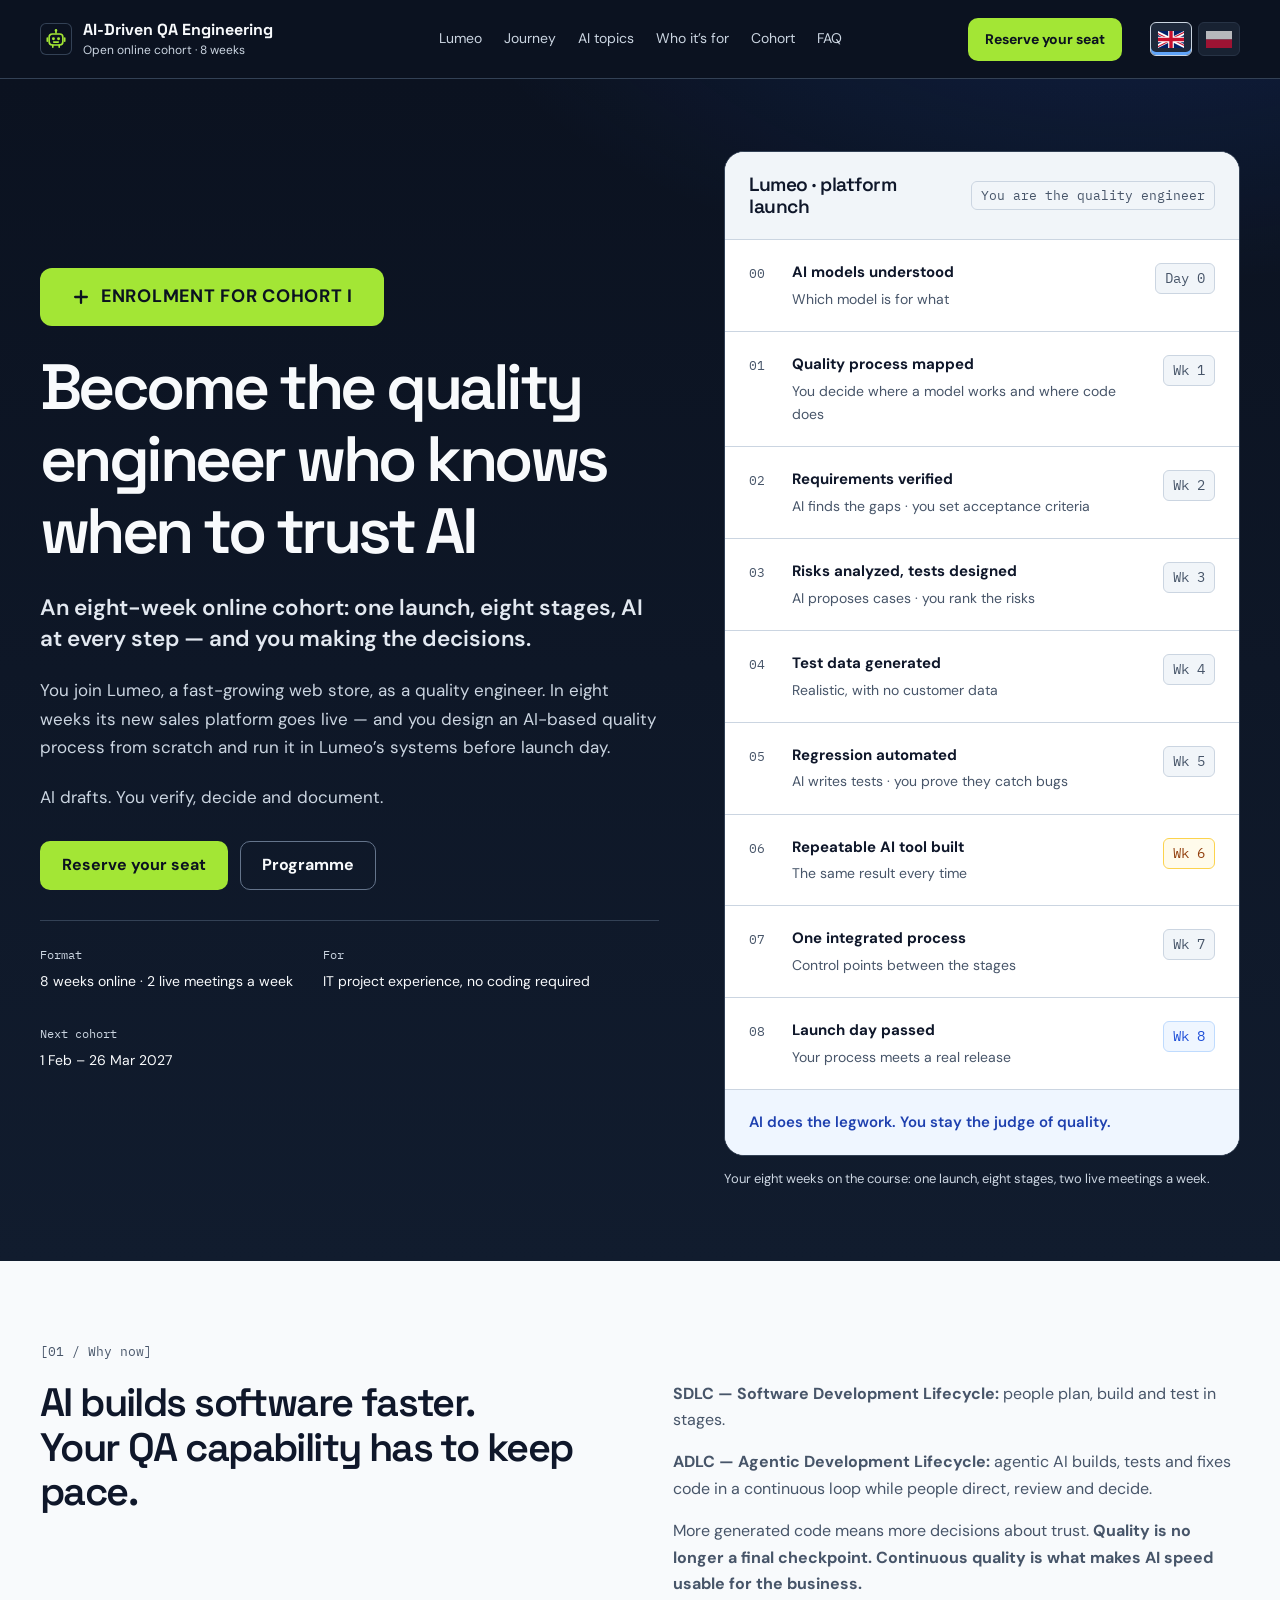
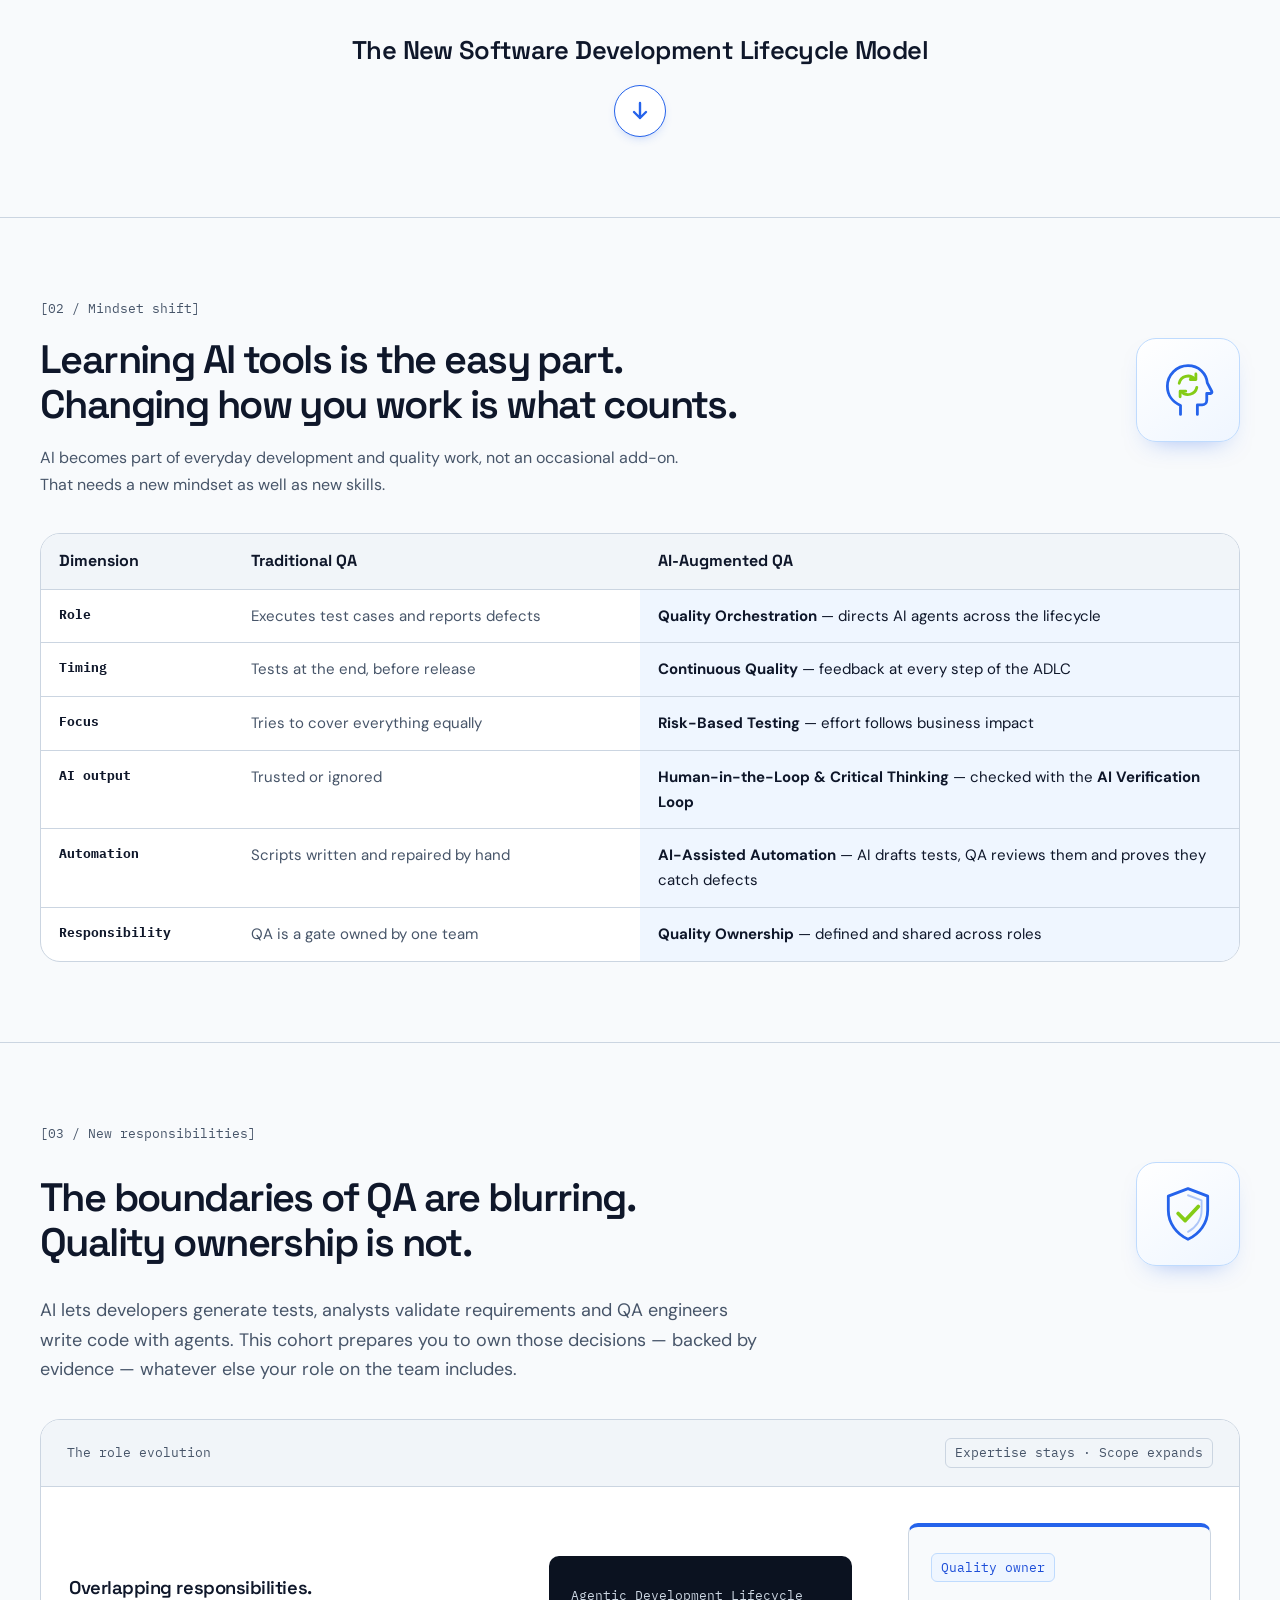
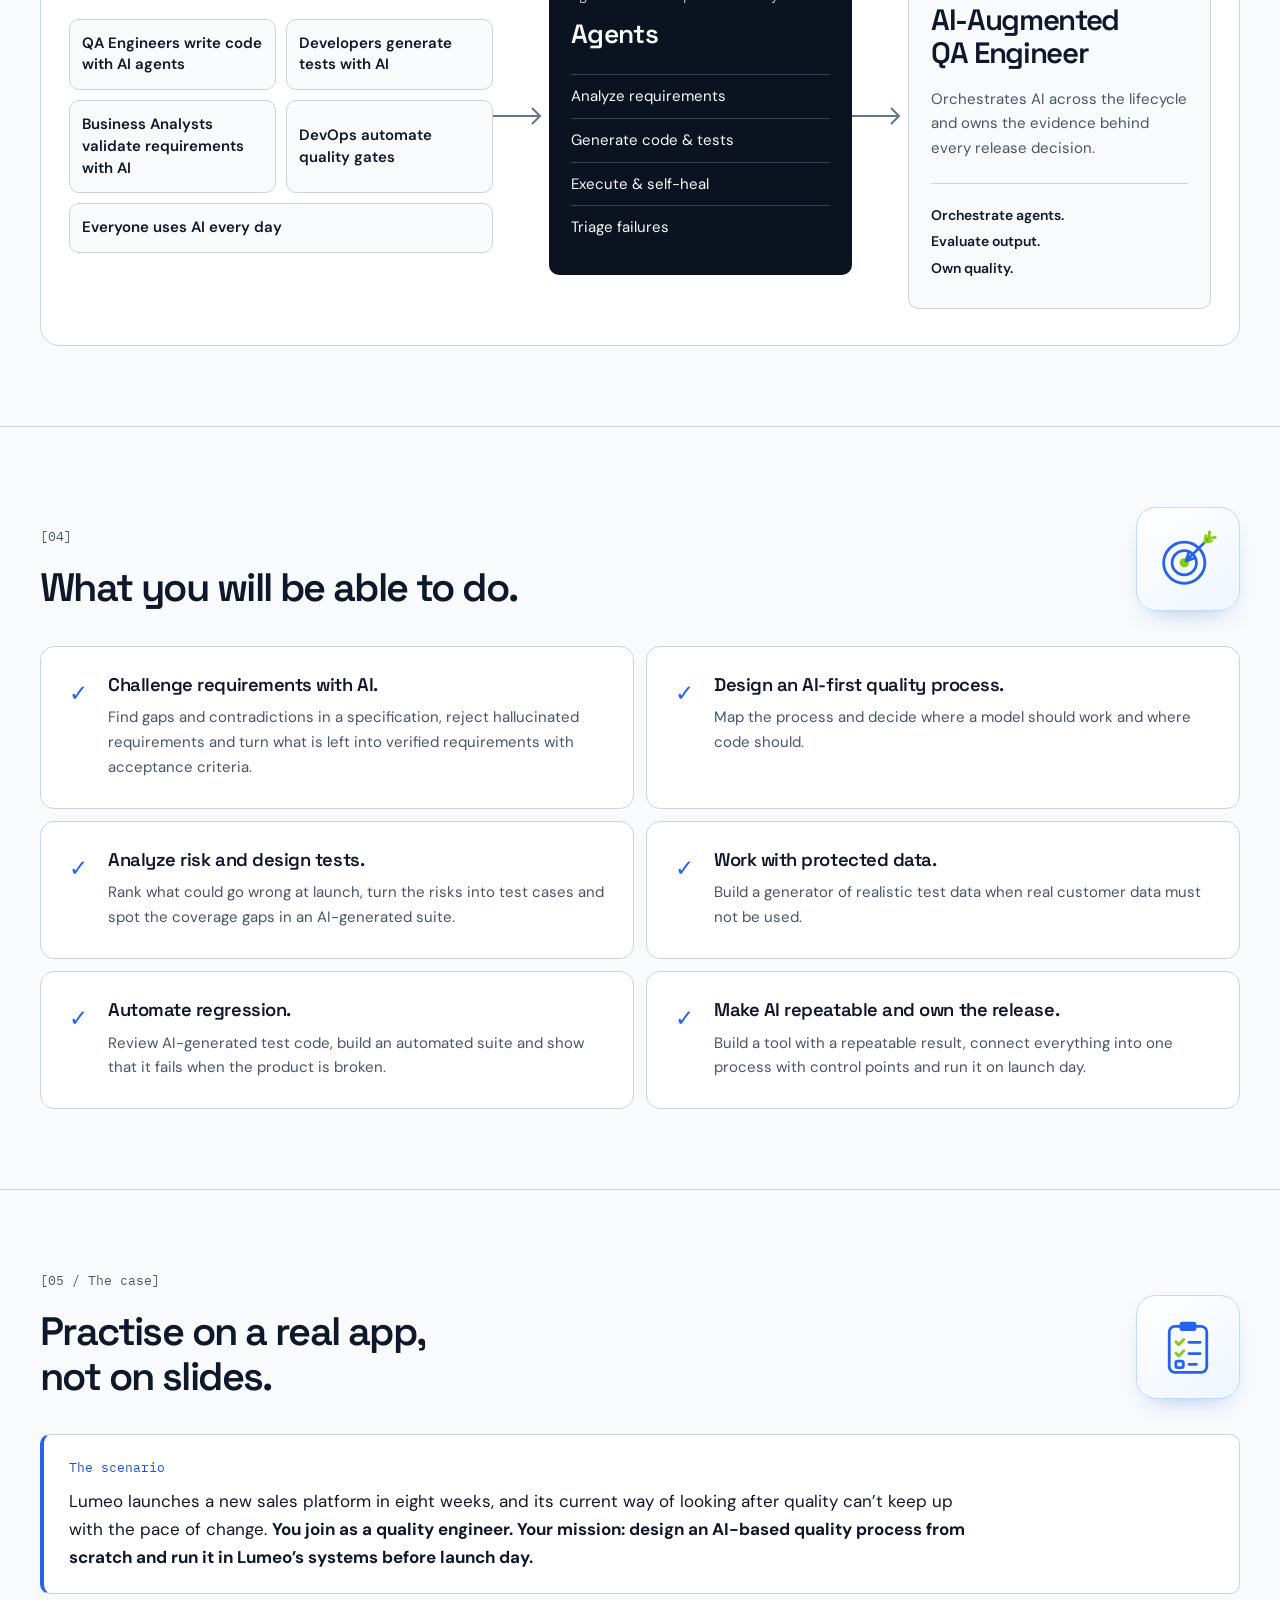
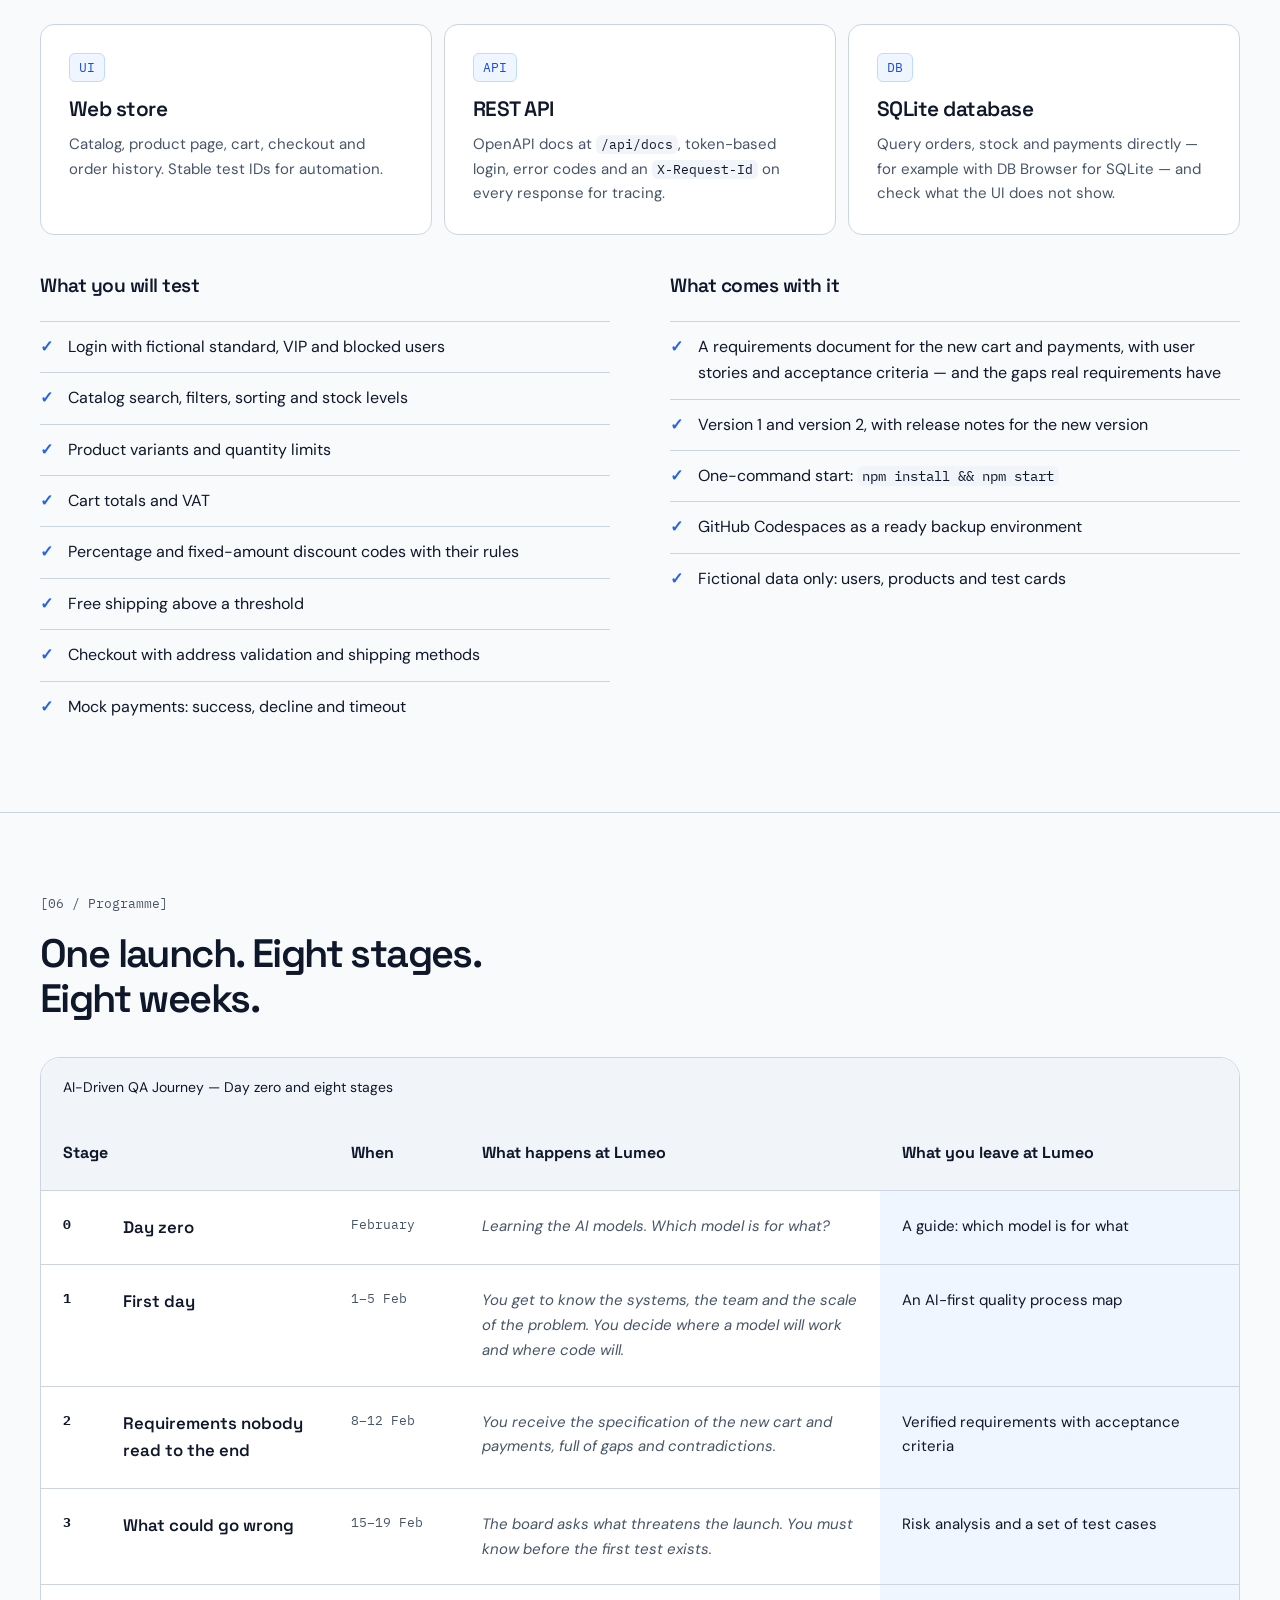
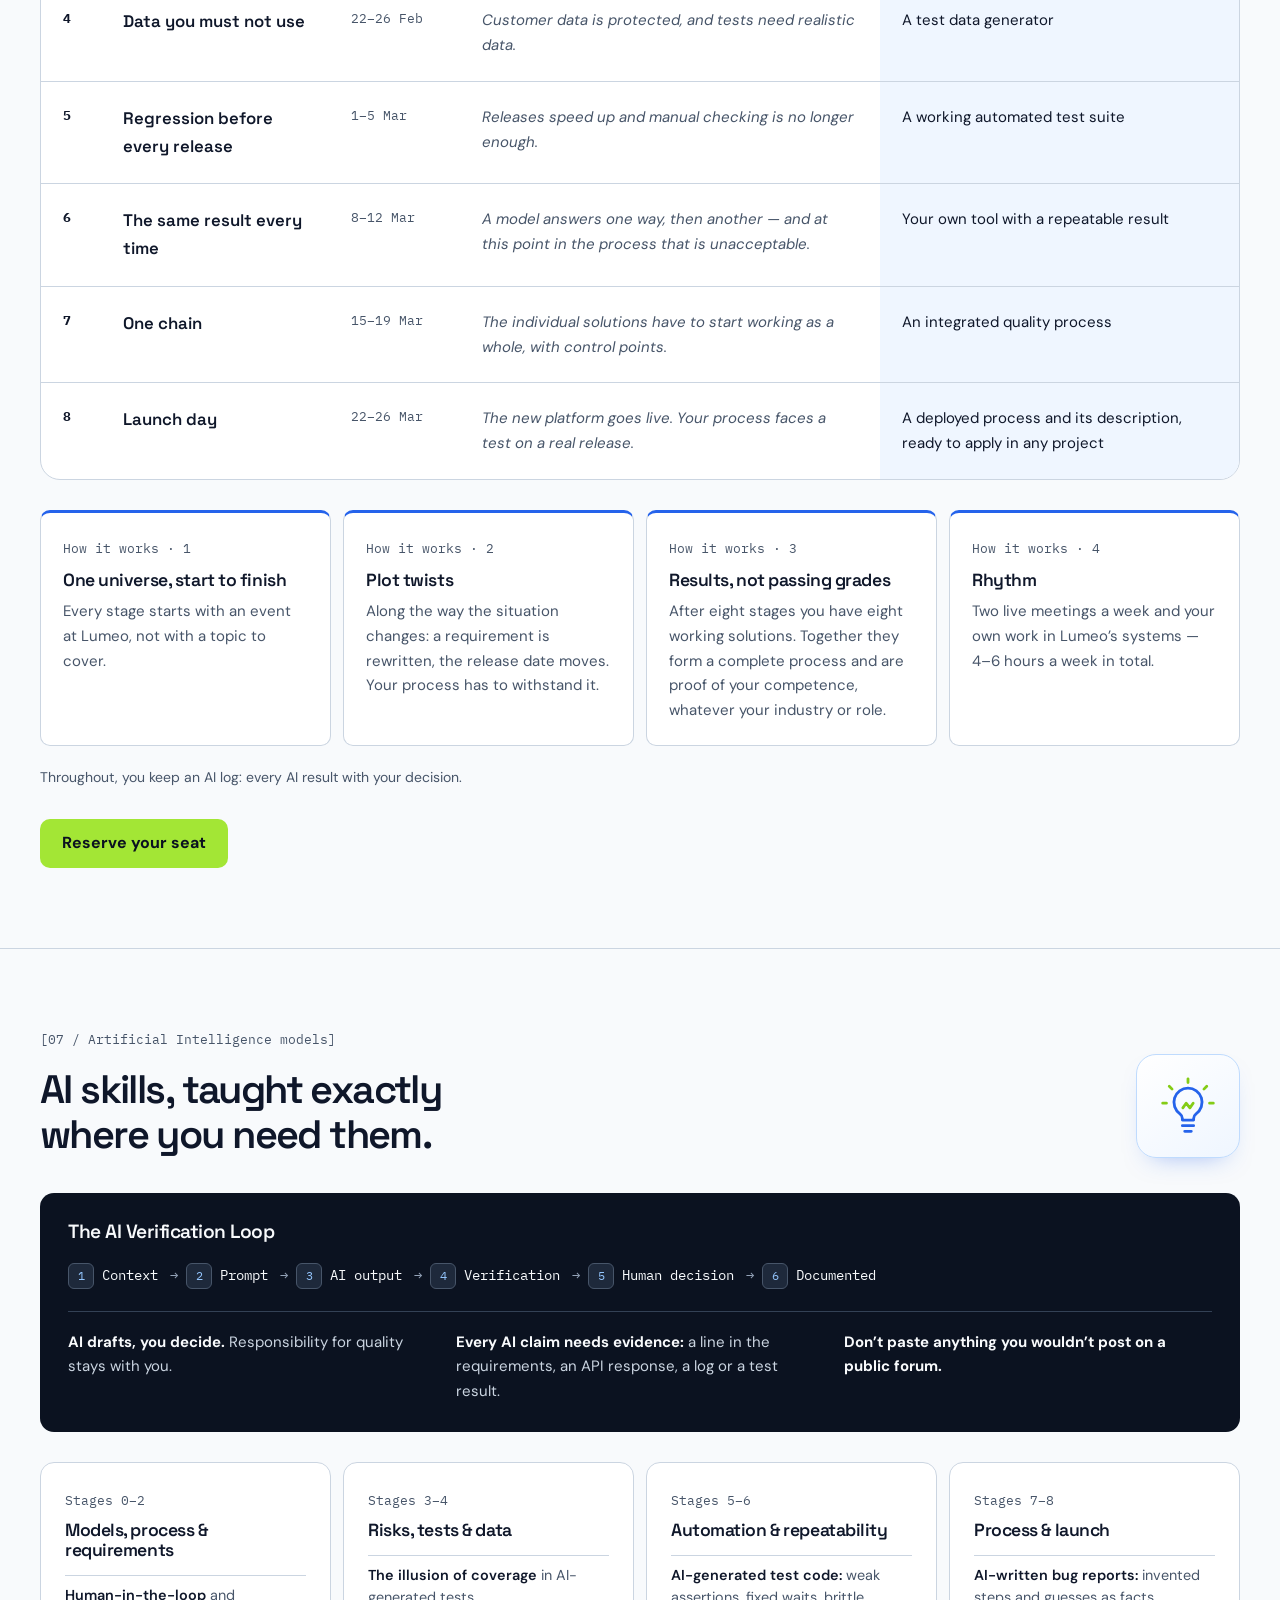
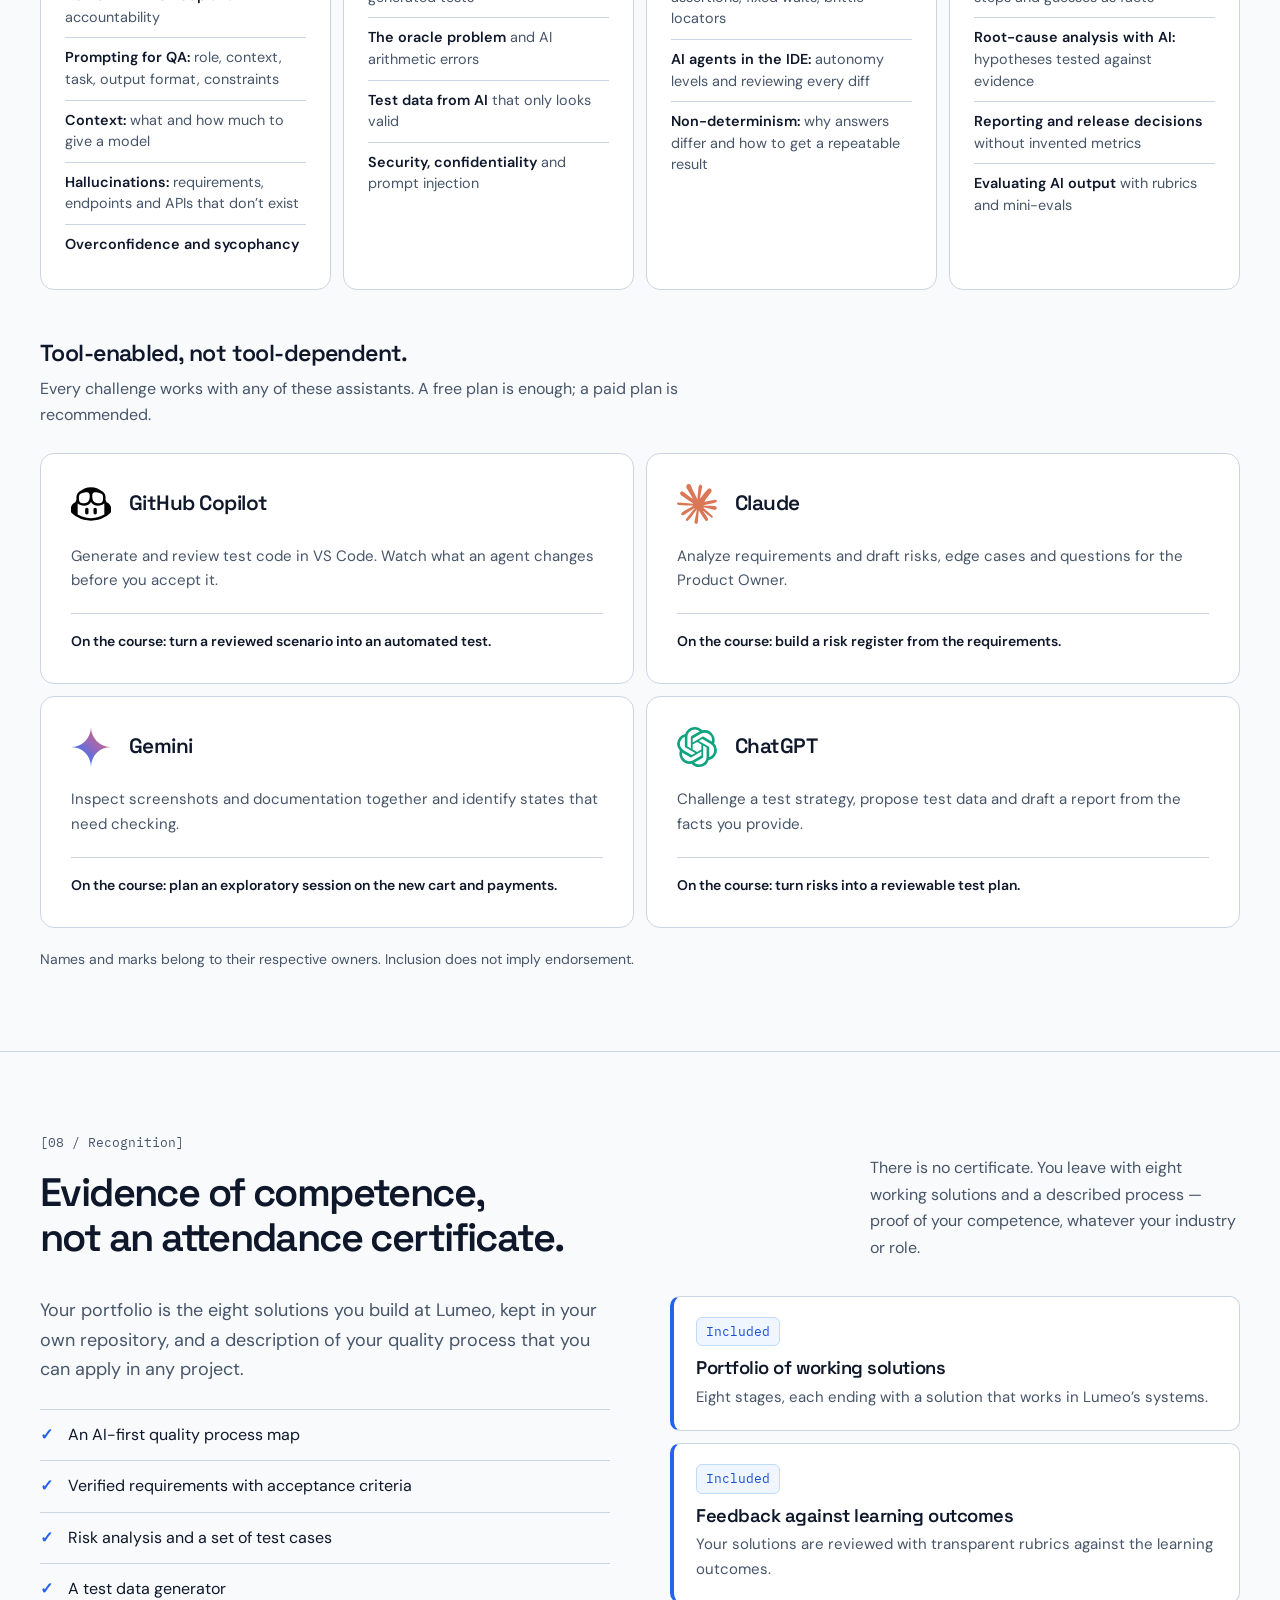
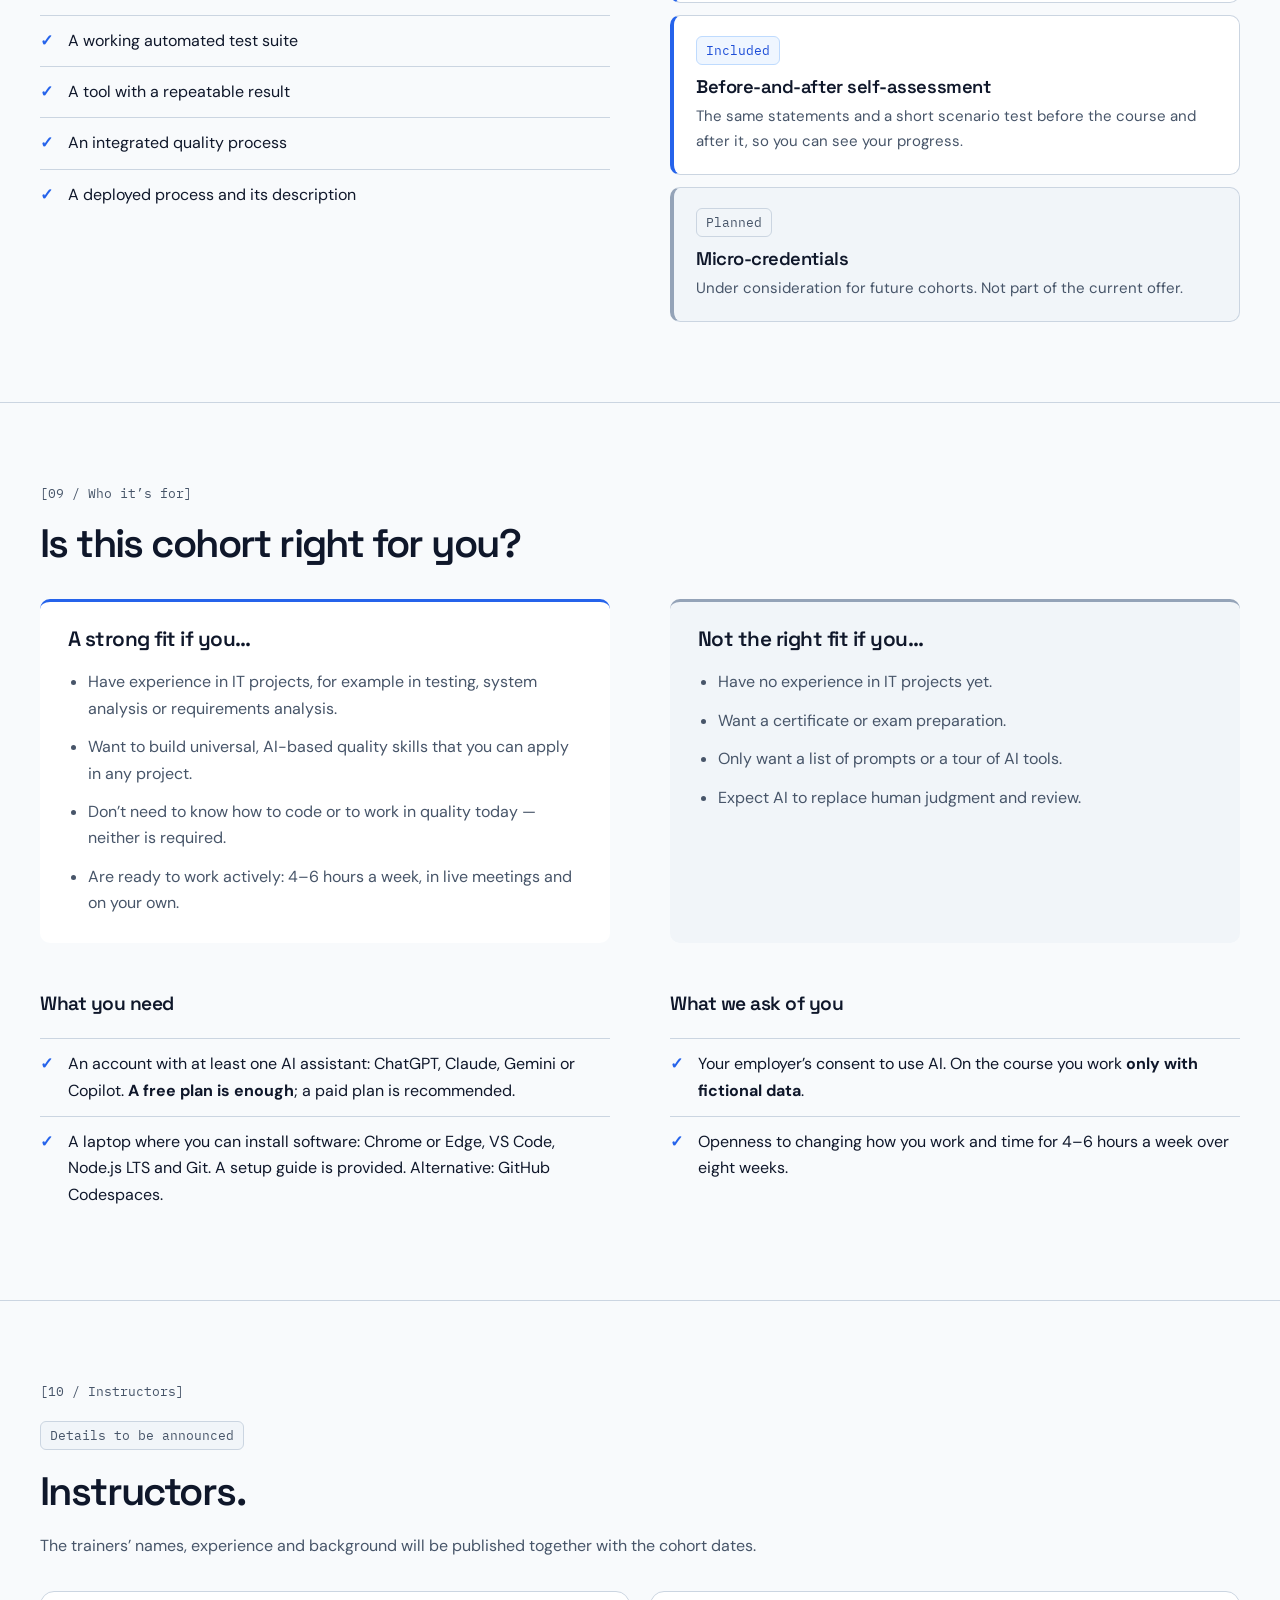
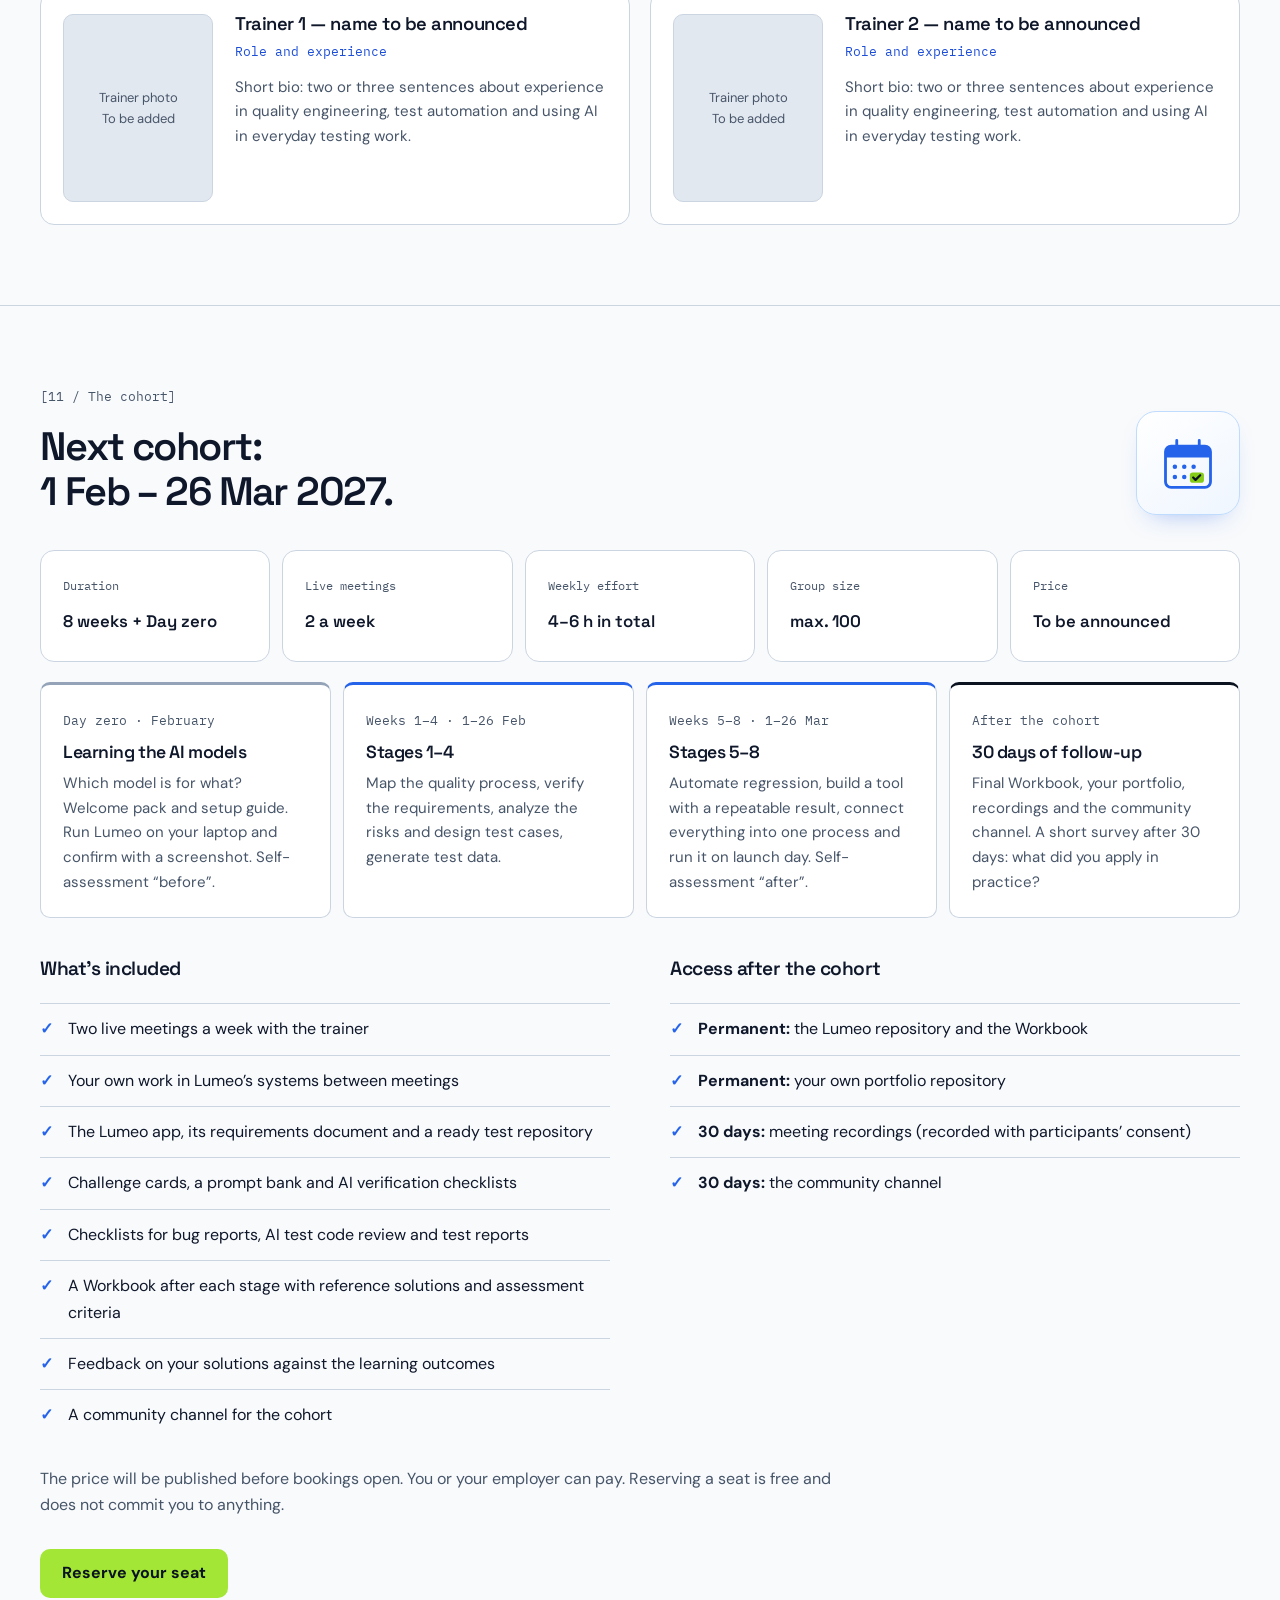
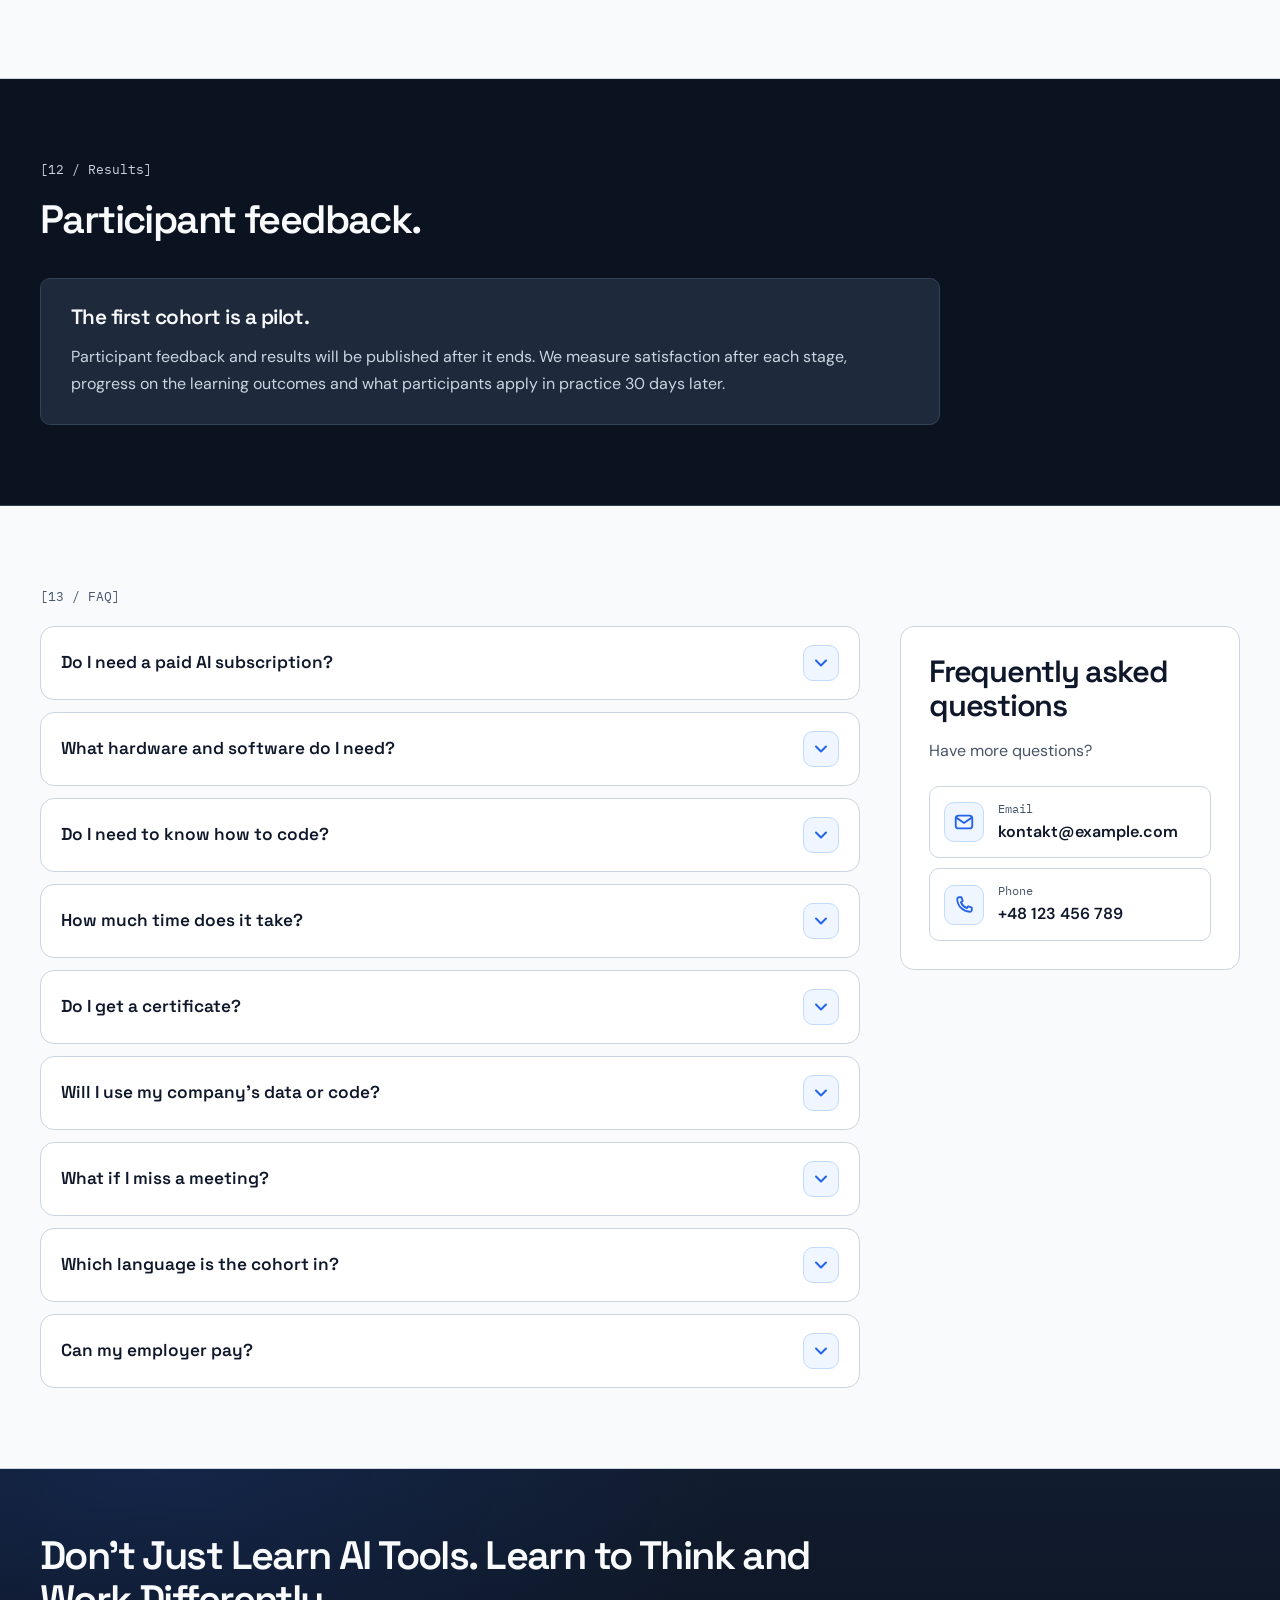
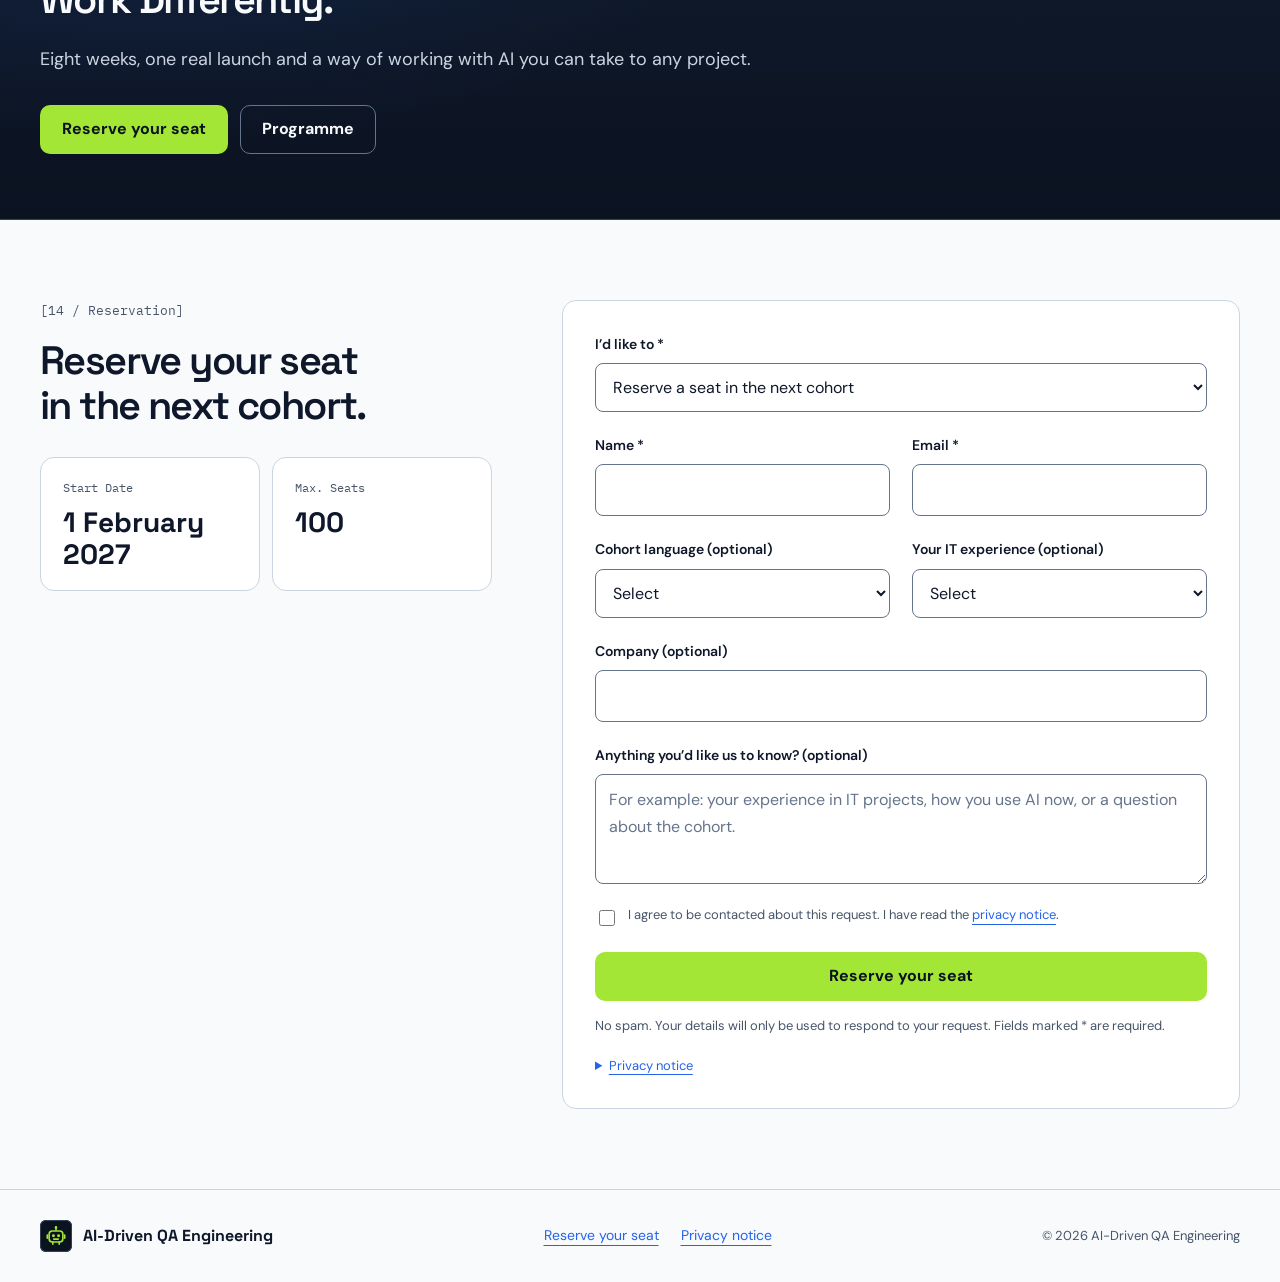
==== commit 58a5fbd9: "Hero: uppercase enrolment button with plus icon; copy tweaks - Enrolment button is uppercase with a " ====
--- a/index.html
+++ b/index.html
@@ -20,7 +20,7 @@
 .header,.hero,.dark,.closing,.builder-engine,.human-direction,.loop-panel{--background-primary:var(--navy-950);--background-secondary:var(--navy-900);--surface-primary:var(--slate-800);--surface-secondary:var(--navy-900);--text-primary:var(--neutral-50);--text-secondary:var(--slate-300);--border-default:var(--slate-700);--border-hover:var(--slate-500);--action-secondary:transparent;--action-secondary-text:var(--neutral-50);--action-secondary-border:var(--slate-500);--action-secondary-hover:var(--slate-800);--action-secondary-border-hover:var(--slate-300);--action-secondary-active:var(--slate-700);--action-disabled:var(--slate-700);--action-disabled-text:var(--slate-300);--action-disabled-border:var(--slate-500);--link-default:var(--blue-400);--link-hover:var(--blue-300);--accent:var(--blue-400);--accent-strong:var(--blue-300);--accent-subtle:var(--slate-800);--accent-border:var(--slate-600);--focus-ring:var(--blue-400);--input-bg:var(--slate-800);--input-fg:var(--neutral-50);--input-placeholder:var(--slate-400);--input-border:var(--slate-500);--input-border-hover:var(--slate-300);--input-border-focus:var(--blue-400);--input-border-error:#F87171;--input-disabled-bg:var(--navy-900);--input-disabled-fg:var(--slate-400);--status-success:#4ADE80;--status-success-bg:#052E16;--status-success-border:#166534;--status-warning:#FBBF24;--status-warning-bg:#2A1A05;--status-warning-border:#92400E;--status-warning-accent:#F59E0B;--status-error:#F87171;--status-error-bg:#2A0E0E;--status-error-border:#991B1B;--status-info:var(--blue-400);--status-info-bg:#0F1E3D;--status-info-border:var(--blue-800);color:var(--text-primary)}
 *{box-sizing:border-box}html{scroll-behavior:smooth;scroll-padding-top:100px}body{margin:0;background:var(--background-primary);color:var(--text-primary);font:400 1rem/1.65 var(--body)}h1,h2,h3,p{margin:0}h1,h2,h3{font-family:var(--display);line-height:1.13;font-weight:600;overflow-wrap:anywhere}h1{font-size:clamp(2.75rem,5vw,4.6rem);letter-spacing:-.055em}h2{font-size:clamp(2rem,3.1vw,3rem);letter-spacing:-.04em}h3{font-size:1.3rem;letter-spacing:-.025em}a{color:inherit;text-underline-offset:5px}button,input,select,textarea{font:inherit}button{cursor:pointer}img{max-width:100%}:focus-visible{outline:3px solid var(--focus-ring);outline-offset:4px}::selection{background:var(--blue-100);color:var(--ink-900)}.wrap{width:min(1240px,calc(100% - 80px));margin-inline:auto}.skip{position:fixed;top:-100px;left:20px;z-index:100;background:var(--white);color:var(--ink-900);padding:12px 20px;border-radius:var(--radius-control)}.skip:focus{top:12px}.label,.section-id,.badge{font-family:var(--mono);font-size:.8125rem}.label,.section-id{color:var(--text-secondary)}.section-id{display:block;margin-bottom:18px}.section-id::before{content:'['}.section-id::after{content:']'}.badge{display:inline-flex;align-items:center;padding:4px 9px;line-height:1.5;border:1px solid var(--border-default);white-space:nowrap}.badge.good{color:var(--accent-strong);background:var(--accent-subtle);border-color:var(--accent-border)}.badge.risk{color:var(--status-warning);background:var(--status-warning-bg);border-color:var(--status-warning-border)}.badge.neutral{color:var(--text-secondary);background:var(--surface-secondary)}.btn{display:inline-flex;align-items:center;justify-content:center;min-height:49px;padding:12px 21px;font-weight:700;line-height:1.3;text-decoration:none;border:1px solid transparent;background:var(--action-primary);color:var(--action-primary-text);border-radius:var(--radius-control);transition:background-color var(--transition),border-color var(--transition),color var(--transition)}.btn:hover{background:var(--action-primary-hover)}.btn:active{background:var(--action-primary-active)}.btn:disabled,.btn[aria-disabled="true"]{background:var(--action-disabled);color:var(--action-disabled-text);border-color:var(--action-disabled-border);cursor:not-allowed}.btn-secondary{background:var(--action-secondary);color:var(--action-secondary-text);border-color:var(--action-secondary-border)}.btn-secondary:hover{background:var(--action-secondary-hover);border-color:var(--action-secondary-border-hover)}.btn-secondary:active{background:var(--action-secondary-active)}.button-row{display:flex;flex-wrap:wrap;gap:12px;margin-top:30px}.section{padding:80px 0;border-bottom:1px solid var(--border-default)}.section-head{display:flex;gap:48px;justify-content:space-between;align-items:end;margin-bottom:35px}.section-head h2{max-width:740px}.section-head p{max-width:370px;color:var(--text-secondary)}.lede{font-size:1.125rem;color:var(--text-secondary);max-width:720px;margin-top:22px}.fine{font-size:.875rem;color:var(--text-secondary)}.split{display:grid;grid-template-columns:1fr 1fr;gap:60px}.split>*,.hero-grid>*,.contact-grid>*{min-width:0}.dark{background:var(--background-primary)}p+p{margin-top:16px}
 .header{position:sticky;top:0;z-index:20;background:var(--navy-950);border-bottom:1px solid var(--border-default)}.header-inner{min-height:78px;display:flex;gap:28px;align-items:center}.brand{display:flex;align-items:center;gap:11px;text-decoration:none;font-family:var(--display);font-weight:700;line-height:1.2}.brand-symbol{display:grid;place-items:center;width:32px;height:32px;flex-shrink:0;background:var(--navy-950);color:var(--lime-400);box-shadow:inset 0 0 0 1px var(--slate-700);font-size:21px}.brand small{display:block;color:var(--text-secondary);font-size:.75rem;font-family:var(--body);font-weight:400;margin-top:4px}.nav{display:flex;align-items:center;gap:22px;flex:1}.nav-links{display:flex;gap:22px;margin-left:auto}.nav-links a{font-size:.875rem;text-decoration:none;color:var(--text-secondary);transition:color var(--transition)}.nav-links a:hover{color:var(--text-primary);text-decoration:underline}.nav-links a:active{color:var(--link-hover)}.nav .btn{font-size:.875rem;min-height:43px;padding:10px 16px}.nav-toggle{display:none;margin-left:auto;padding:9px 13px;background:transparent;color:var(--text-primary);border:1px solid var(--border-hover);border-radius:var(--radius-control);transition:background-color var(--transition),border-color var(--transition)}.nav-toggle:hover{background:var(--slate-800);border-color:var(--slate-300)}
-.hero{padding:72px 0;background:radial-gradient(1100px 560px at 88% -12%,rgba(37,99,235,.18),transparent 62%),linear-gradient(180deg,var(--navy-950) 0%,var(--navy-900) 100%)}.hero-grid{display:grid;grid-template-columns:1.2fr 1fr;gap:65px;align-items:center}.hero-intake{display:flex;flex-wrap:wrap;align-items:center;gap:14px;margin-bottom:25px;color:var(--text-secondary);font-size:.875rem}.btn-lg{min-height:58px;padding:15px 30px;font-size:1.125rem;border-radius:12px}.hero h2{font-family:var(--body);font-size:1.4rem;line-height:1.4;letter-spacing:0;margin-top:24px;color:var(--slate-200)}.hero .lede{color:var(--text-secondary);font-size:1.0625rem}.hero-facts{display:flex;gap:30px;flex-wrap:wrap;margin:30px 0 0;padding:24px 0 0;border-top:1px solid var(--border-default)}.hero-facts dt{font-family:var(--mono);font-size:.75rem;color:var(--text-secondary)}.hero-facts dd{margin:6px 0 0;font-size:.875rem}.hero-note{font-size:.8125rem;color:var(--text-secondary);margin-top:17px}.output-board{background:var(--surface-primary);border:1px solid var(--slate-700)}.output-board header{padding:22px 24px;background:var(--surface-secondary);border-bottom:1px solid var(--border-default);display:flex;justify-content:space-between;align-items:center;gap:12px}.output-board h3{font-size:1.2rem}.board-list{padding:0;margin:0;list-style:none;counter-reset:output}.board-list li{padding:20px 24px;border-bottom:1px solid var(--border-default);display:grid;grid-template-columns:28px 1fr;gap:15px;counter-increment:output}.board-list li::before{content:counter(output,decimal-leading-zero);font-family:var(--mono);font-size:.8125rem;color:var(--text-secondary);margin-top:3px}.board-list strong{display:block;font-size:.9375rem}.board-list span{display:block;font-size:.875rem;color:var(--text-secondary);margin-top:3px}.board-result{padding:20px 24px;background:var(--accent-subtle);color:var(--blue-800);font-weight:600;font-size:.9375rem}.board-caption{margin-top:12px;font-size:.8125rem;color:var(--text-secondary)}
+.hero{padding:72px 0;background:radial-gradient(1100px 560px at 88% -12%,rgba(37,99,235,.18),transparent 62%),linear-gradient(180deg,var(--navy-950) 0%,var(--navy-900) 100%)}.hero-grid{display:grid;grid-template-columns:1.2fr 1fr;gap:65px;align-items:center}.hero-intake{display:flex;flex-wrap:wrap;align-items:center;gap:14px;margin-bottom:25px;color:var(--text-secondary);font-size:.875rem}.btn-lg{gap:10px;min-height:58px;padding:15px 30px;font-size:1.125rem;letter-spacing:.04em;text-transform:uppercase;border-radius:12px}.btn-icon{width:20px;height:20px;flex-shrink:0}.hero h2{font-family:var(--body);font-size:1.4rem;line-height:1.4;letter-spacing:0;margin-top:24px;color:var(--slate-200)}.hero .lede{color:var(--text-secondary);font-size:1.0625rem}.hero-facts{display:flex;gap:30px;flex-wrap:wrap;margin:30px 0 0;padding:24px 0 0;border-top:1px solid var(--border-default)}.hero-facts dt{font-family:var(--mono);font-size:.75rem;color:var(--text-secondary)}.hero-facts dd{margin:6px 0 0;font-size:.875rem}.hero-note{font-size:.8125rem;color:var(--text-secondary);margin-top:17px}.output-board{background:var(--surface-primary);border:1px solid var(--slate-700)}.output-board header{padding:22px 24px;background:var(--surface-secondary);border-bottom:1px solid var(--border-default);display:flex;justify-content:space-between;align-items:center;gap:12px}.output-board h3{font-size:1.2rem}.board-list{padding:0;margin:0;list-style:none;counter-reset:output}.board-list li{padding:20px 24px;border-bottom:1px solid var(--border-default);display:grid;grid-template-columns:28px 1fr;gap:15px;counter-increment:output}.board-list li::before{content:counter(output,decimal-leading-zero);font-family:var(--mono);font-size:.8125rem;color:var(--text-secondary);margin-top:3px}.board-list strong{display:block;font-size:.9375rem}.board-list span{display:block;font-size:.875rem;color:var(--text-secondary);margin-top:3px}.board-result{padding:20px 24px;background:var(--accent-subtle);color:var(--blue-800);font-weight:600;font-size:.9375rem}.board-caption{margin-top:12px;font-size:.8125rem;color:var(--text-secondary)}
 .why-copy{display:grid;grid-template-columns:1fr 1fr;gap:65px}.why-copy>div{color:var(--text-secondary)}.role-intro{margin-bottom:30px}.outcomes{display:grid;grid-template-columns:1fr 1fr;gap:12px;list-style:none;margin:30px 0 0;padding:0}.outcomes li{display:flex;gap:20px;padding:28px;border:1px solid var(--border-default);border-radius:var(--radius-lg);background:var(--surface-primary)}.outcomes li:last-child{grid-column:1/-1}.outcomes .check{font-size:23px;color:var(--accent);flex-shrink:0}.outcomes h3{font-size:1.15rem}.outcomes p{font-size:.9375rem;color:var(--text-secondary);margin-top:10px}.table-scroll{overflow:auto;border:1px solid var(--border-default);background:var(--surface-primary);margin-top:30px}table{border-collapse:collapse;width:100%;text-align:left;min-width:700px}caption{padding:18px 22px;background:var(--surface-secondary);text-align:left;font-size:.875rem}th,td{padding:23px 22px;border-bottom:1px solid var(--border-default);vertical-align:top}thead th{font-family:var(--display);background:var(--surface-secondary)}tbody th{width:10%;font-family:var(--mono);font-size:.8125rem}tbody td:nth-child(2){width:36%;font-family:var(--display);font-weight:600;font-size:1.05rem}tbody td:last-child{background:var(--accent-subtle);font-size:.9375rem}tbody tr:last-child>*{border-bottom:0}.curriculum-note{margin-top:20px;font-size:.875rem;color:var(--text-secondary)}
 .tools{display:grid;grid-template-columns:1fr 1fr;gap:12px}.tool{padding:30px;border:1px solid var(--border-default);border-radius:var(--radius-lg);background:var(--surface-primary)}.tool-title{display:flex;align-items:center;gap:18px;margin-bottom:20px}.tool-logo{width:40px;height:40px;flex-shrink:0}.tool p{color:var(--text-secondary);font-size:.9375rem}.tool .use{border-top:1px solid var(--border-default);margin-top:20px;padding-top:16px;font-size:.875rem;font-weight:600}.fit-panel{border-top:3px solid var(--accent);padding:26px 28px;background:var(--surface-primary)}.fit-panel.secondary{border-color:var(--slate-400);background:var(--surface-secondary)}.fit-panel h3{margin-bottom:18px}.fit-panel ul{margin:0;padding-left:20px;color:var(--text-secondary)}.fit-panel li{margin-top:12px}.trainers-head{max-width:760px}.trainers-head .badge{margin-bottom:20px}.trainers-head p{margin-top:18px;color:var(--text-secondary)}.trainers{display:grid;grid-template-columns:1fr 1fr;gap:20px;margin-top:32px}.trainer{display:grid;grid-template-columns:150px 1fr;gap:22px;align-items:start;padding:22px;background:var(--surface-primary);border:1px solid var(--border-default);border-radius:var(--radius-lg)}.trainer .photo-slot{aspect-ratio:4/5;width:100%;max-width:none;padding:12px;font-size:.8125rem}.trainer h3{font-size:1.15rem}.trainer-role{margin-top:6px;font-family:var(--mono);font-size:.8125rem;color:var(--accent-strong)}.trainer-copy p:last-child{margin-top:12px;color:var(--text-secondary);font-size:.9375rem}.head-icon{flex-shrink:0;display:grid;place-items:center;width:104px;height:104px;border-radius:var(--radius-xl);background:linear-gradient(145deg,var(--white) 0%,var(--blue-50) 100%);border:1px solid var(--blue-200);color:var(--blue-600);box-shadow:0 12px 26px -16px rgba(37,99,235,.5)}.head-icon svg{width:60px;height:60px}.head-top{align-items:flex-start}.head-top .head-icon{margin-top:calc(.8125rem * 1.65 + 18px)}.section-head .head-lede{margin-top:18px;max-width:640px;color:var(--text-secondary)}.hi-accent-fill{fill:var(--lime-500)}.hi-accent-stroke{stroke:var(--lime-500)}.photo-slot{aspect-ratio:4/5;background:var(--slate-200);border:1px solid var(--border-default);display:grid;place-items:center;color:var(--text-secondary);font-size:.9375rem;text-align:center;padding:20px}.launch-facts{display:grid;grid-template-columns:repeat(5,1fr);gap:12px;margin:30px 0 0}.launch-facts>div{padding:25px 22px;border:1px solid var(--border-default);border-radius:var(--radius-lg);background:var(--surface-primary)}.launch-facts dt{font-family:var(--mono);font-size:.75rem;color:var(--text-secondary);margin-bottom:12px}.launch-facts dd{margin:0;font-family:var(--display);font-size:1.05rem;font-weight:600}.pricing-note{margin-top:25px;max-width:800px;color:var(--text-secondary)}.feedback-pending{padding:27px 30px;border:1px solid var(--border-default);background:var(--surface-primary);max-width:900px}.feedback-pending h3{margin-bottom:15px}.feedback-pending p{color:var(--text-secondary)}.faq-layout{display:grid;grid-template-columns:minmax(0,1fr) 340px;gap:40px;align-items:start}.faq-aside{grid-column:2;grid-row:1;position:sticky;top:100px;padding:28px;background:var(--surface-primary);border:1px solid var(--border-default);border-radius:var(--radius-lg)}.faq-aside h2{font-size:clamp(1.6rem,2.4vw,2.1rem)}.faq-aside-lede{margin-top:14px;color:var(--text-secondary)}.faq-contact{list-style:none;margin:22px 0 0;padding:0;display:grid;gap:10px}.faq-contact a{display:flex;align-items:center;gap:14px;padding:12px 14px;border:1px solid var(--border-default);border-radius:var(--radius-md);text-decoration:none;color:var(--text-primary);font-weight:600;transition:border-color var(--transition),background-color var(--transition)}.faq-contact a:hover{border-color:var(--blue-600);background:var(--blue-50)}.faq-contact-icon{display:grid;place-items:center;flex-shrink:0;width:40px;height:40px;border-radius:var(--radius-md);background:var(--blue-50);border:1px solid var(--blue-200);color:var(--blue-600)}.faq-contact-icon svg{width:22px;height:22px}.faq-contact-label{display:block;font-family:var(--mono);font-size:.75rem;font-weight:400;color:var(--text-secondary)}.faq-list{grid-column:1;grid-row:1;display:grid;gap:12px}.faq-list details{background:var(--surface-primary);border:1px solid var(--border-default);border-radius:var(--radius-lg);transition:border-color var(--transition),box-shadow var(--transition)}.faq-list details:hover{border-color:var(--blue-300)}.faq-list details[open]{border-color:var(--blue-300);box-shadow:0 10px 24px -18px rgba(37,99,235,.5)}.faq-list summary{display:flex;align-items:center;justify-content:space-between;gap:18px;padding:18px 20px;cursor:pointer;list-style:none;border-radius:var(--radius-lg);font-family:var(--display);font-size:1.08rem;font-weight:600;line-height:1.4;transition:color var(--transition)}.faq-list summary::-webkit-details-marker{display:none}.faq-list summary:hover{color:var(--link-default)}.faq-chevron{display:grid;place-items:center;flex-shrink:0;width:36px;height:36px;border-radius:var(--radius-md);background:var(--blue-50);border:1px solid var(--blue-200);color:var(--blue-600);transition:background-color var(--transition),transform 250ms ease}.faq-chevron svg{width:20px;height:20px}.faq-list summary:hover .faq-chevron{background:var(--blue-100)}.faq-list details[open] .faq-chevron{transform:rotate(180deg);background:var(--blue-600);border-color:var(--blue-600);color:var(--white)}.faq-answer{padding:0 20px 20px}.faq-answer p{max-width:850px;color:var(--text-secondary)}@media(max-width:980px){.faq-layout{grid-template-columns:1fr;gap:24px}.faq-aside,.faq-list{grid-column:1;grid-row:auto}.faq-aside{position:static}}.closing{padding:65px 0;background:radial-gradient(900px 420px at 12% 0%,rgba(37,99,235,.14),transparent 65%),linear-gradient(180deg,var(--navy-900) 0%,var(--navy-950) 100%);border-bottom:1px solid var(--border-default)}.closing .lede{color:var(--text-secondary)}.closing h2{max-width:850px}
 .contact-grid{display:grid;grid-template-columns:.8fr 1.2fr;gap:70px}.contact-facts{display:grid;grid-template-columns:1fr 1fr;gap:12px;margin:28px 0 0}.contact-facts>div{padding:20px 22px;background:var(--surface-primary);border:1px solid var(--border-default);border-radius:var(--radius-lg)}.contact-facts dt{font-family:var(--mono);font-size:.75rem;color:var(--text-secondary)}.contact-facts dd{margin:8px 0 0;font-family:var(--display);font-size:clamp(1.35rem,2.2vw,1.75rem);font-weight:700;line-height:1.15;color:var(--text-primary)}.form{border:1px solid var(--border-default);padding:32px;background:var(--surface-primary)}.form-grid{display:grid;grid-template-columns:1fr 1fr;gap:22px}.field{display:flex;flex-direction:column;gap:7px}.field label{font-size:.875rem;font-weight:600;color:var(--text-primary)}.field input,.field select,.field textarea{width:100%;min-width:0;padding:12px 13px;min-height:48px;border:1px solid var(--input-border);background:var(--input-bg);color:var(--input-fg);border-radius:var(--radius-input);transition:border-color var(--transition),background-color var(--transition)}.field input::placeholder,.field textarea::placeholder{color:var(--input-placeholder);opacity:1}.field :is(input,select,textarea):hover{border-color:var(--input-border-hover)}.field :is(input,select,textarea):focus-visible{border-color:var(--input-border-focus);outline-offset:2px}.field :is(input,select,textarea):user-invalid,.field :is(input,select,textarea)[aria-invalid="true"]{border-color:var(--input-border-error)}.field :is(input,select,textarea):disabled{background:var(--input-disabled-bg);color:var(--input-disabled-fg);border-color:var(--border-default);cursor:not-allowed}.field textarea{resize:vertical;min-height:110px}.field-wide{grid-column:1/-1}.consent{display:flex;align-items:start;gap:10px;font-size:.8125rem;margin-top:20px;color:var(--text-secondary)}.consent input{margin-top:6px;accent-color:var(--blue-600);width:16px;height:16px;flex-shrink:0}.form .btn{width:100%;margin-top:23px}.form-note{font-size:.8125rem;color:var(--text-secondary);margin-top:14px}.form-message{padding:15px;font-size:.9375rem;margin-top:20px;border:1px solid var(--border-default)}.form-message.error{color:var(--status-error);background:var(--status-error-bg);border-color:var(--status-error-border);border-left-width:4px}.form-message.success{color:var(--status-success);background:var(--status-success-bg);border-color:var(--status-success-border);border-left-width:4px}.form-message:empty{display:none}.form button:disabled{cursor:progress}.honeypot{display:none!important}.privacy{margin-top:18px;font-size:.8125rem;color:var(--text-secondary)}.privacy summary{cursor:pointer;color:var(--link-default);text-decoration:underline;text-underline-offset:4px}.privacy summary:hover{color:var(--link-hover)}.privacy a,.consent a,.footer-links a{color:var(--link-default);transition:color var(--transition)}.privacy a:hover,.consent a:hover,.footer-links a:hover{color:var(--link-hover)}.privacy p{margin-top:12px}.footer{padding:30px 0}.footer-inner{display:flex;justify-content:space-between;align-items:center;gap:25px}.footer-links{display:flex;gap:22px;font-size:.875rem}.footer .fine{font-size:.8125rem}
@@ -74,7 +74,7 @@
 <a data-i18n="skip.01" class="skip" href="#main">Skip to content</a>
 <header class="header"><div class="wrap header-inner"><a class="brand" href="#top"><span class="brand-symbol" aria-hidden="true"><svg viewBox="0 0 24 24" focusable="false"><path d="M12 2.5v3" fill="none" stroke="currentColor" stroke-width="1.8" stroke-linecap="round"/><circle cx="12" cy="2.6" r="1.4" fill="currentColor"/><rect x="4.5" y="6.5" width="15" height="12" rx="3.5" fill="none" stroke="currentColor" stroke-width="1.8"/><circle cx="9.2" cy="11.8" r="1.6" fill="currentColor"/><circle cx="14.8" cy="11.8" r="1.6" fill="currentColor"/><path d="M9.5 15.4h5M2.5 11v3.5M21.5 11v3.5M8.5 18.5v2.5M15.5 18.5v2.5" fill="none" stroke="currentColor" stroke-width="1.8" stroke-linecap="round"/></svg></span><span data-i18n="nav.01">AI-Driven QA Engineering<small>Open online cohort · 8 weeks</small></span></a><div data-i18n-attr="aria-label:nav.09" class="lang-switch" role="group" aria-label="Language"><button class="lang-btn" type="button" data-i18n-skip data-lang="en" lang="en" aria-label="English" title="English" aria-pressed="true"><svg viewBox="0 0 60 30" preserveAspectRatio="xMidYMid slice" aria-hidden="true" focusable="false"><clipPath id="flag-uk-a"><path d="M0,0 v30 h60 v-30 z"/></clipPath><clipPath id="flag-uk-b"><path d="M30,15 h30 v15 z v15 h-30 z h-30 v-15 z v-15 h30 z"/></clipPath><g clip-path="url(#flag-uk-a)"><path d="M0,0 v30 h60 v-30 z" fill="#012169"/><path d="M0,0 L60,30 M60,0 L0,30" stroke="#fff" stroke-width="6"/><path d="M0,0 L60,30 M60,0 L0,30" clip-path="url(#flag-uk-b)" stroke="#C8102E" stroke-width="4"/><path d="M30,0 v30 M0,15 h60" stroke="#fff" stroke-width="10"/><path d="M30,0 v30 M0,15 h60" stroke="#C8102E" stroke-width="6"/></g></svg></button><button class="lang-btn" type="button" data-i18n-skip data-lang="pl" lang="pl" aria-label="Polski" title="Polski" aria-pressed="false"><svg viewBox="0 0 16 10" preserveAspectRatio="none" aria-hidden="true" focusable="false"><rect width="16" height="5" fill="#fff"/><rect y="5" width="16" height="5" fill="#dc143c"/></svg></button></div><button class="nav-toggle" id="nav-toggle" type="button" data-i18n-skip aria-controls="site-nav" aria-expanded="false">Menu</button><nav data-i18n-attr="aria-label:nav.10" class="nav" id="site-nav" aria-label="Main navigation"><div class="nav-links"><a data-i18n="nav.02" href="#lumeo">Lumeo</a><a data-i18n="nav.03" href="#approach">Journey</a><a data-i18n="nav.04" href="#ai-topics">AI topics</a><a data-i18n="nav.05" href="#fit">Who it’s for</a><a data-i18n="nav.06" href="#engagement">Cohort</a><a data-i18n="nav.07" href="#faq">FAQ</a></div><a data-i18n="nav.08" class="btn" href="#contact" data-inquiry="seat">Reserve your seat</a></nav></div></header>
 <main id="main">
-<section class="hero" id="top" aria-labelledby="hero-title"><div class="wrap hero-grid"><div><p class="hero-intake"><a data-i18n="hero.01" class="btn btn-lg" href="#contact" data-inquiry="seat">Enrolment for Cohort I</a><span data-i18n="hero.02">For IT professionals: testers, system and requirements analysts</span></p><h1 data-i18n="hero.03" id="hero-title">Become the quality engineer who knows when to trust AI</h1><h2 data-i18n="hero.04">An eight-week online cohort: one launch, eight stages, AI at every step — and you making the decisions.</h2><p data-i18n="hero.05" class="lede">You join Lumeo, a fast-growing web store, as a quality engineer. In eight weeks its new sales platform goes live — and you design an AI-based quality process from scratch and run it in Lumeo’s systems before launch day.</p><p data-i18n="hero.06" class="lede">AI drafts. You verify, decide and document.</p><div class="button-row"><a data-i18n="hero.07" class="btn btn-green" href="#contact" data-inquiry="seat">Reserve your seat</a><a data-i18n="hero.08" class="btn btn-secondary" href="#approach">See the journey</a></div><dl class="hero-facts"><div><dt data-i18n="hero.09">Format</dt><dd data-i18n="hero.10">8 weeks online · 2 live meetings a week</dd></div><div><dt data-i18n="hero.11">For</dt><dd data-i18n="hero.12">IT project experience, no coding required</dd></div><div><dt data-i18n="hero.13">Next cohort</dt><dd data-i18n="hero.14">1 Feb – 26 Mar 2027</dd></div></dl></div><div><div class="output-board"><header><h3 data-i18n="hero.15">Lumeo · platform launch</h3><span data-i18n="hero.16" class="badge neutral">You are the quality engineer</span></header><ol class="board-list from-zero" start="0"><li><div class="board-row"><div><strong data-i18n="hero.17">AI models understood</strong><span data-i18n="hero.18">Which model is for what</span></div><span data-i18n="hero.19" class="badge neutral">Day 0</span></div></li><li><div class="board-row"><div><strong data-i18n="hero.20">Quality process mapped</strong><span data-i18n="hero.21">You decide where a model works and where code does</span></div><span data-i18n="hero.22" class="badge neutral">Wk 1</span></div></li><li><div class="board-row"><div><strong data-i18n="hero.23">Requirements verified</strong><span data-i18n="hero.24">AI finds the gaps · you set acceptance criteria</span></div><span data-i18n="hero.25" class="badge neutral">Wk 2</span></div></li><li><div class="board-row"><div><strong data-i18n="hero.26">Risks analyzed, tests designed</strong><span data-i18n="hero.27">AI proposes cases · you rank the risks</span></div><span data-i18n="hero.28" class="badge neutral">Wk 3</span></div></li><li><div class="board-row"><div><strong data-i18n="hero.29">Test data generated</strong><span data-i18n="hero.30">Realistic, with no customer data</span></div><span data-i18n="hero.31" class="badge neutral">Wk 4</span></div></li><li><div class="board-row"><div><strong data-i18n="hero.32">Regression automated</strong><span data-i18n="hero.33">AI writes tests · you prove they catch bugs</span></div><span data-i18n="hero.34" class="badge neutral">Wk 5</span></div></li><li><div class="board-row"><div><strong data-i18n="hero.35">Repeatable AI tool built</strong><span data-i18n="hero.36">The same result every time</span></div><span data-i18n="hero.37" class="badge risk">Wk 6</span></div></li><li><div class="board-row"><div><strong data-i18n="hero.38">One integrated process</strong><span data-i18n="hero.39">Control points between the stages</span></div><span data-i18n="hero.40" class="badge neutral">Wk 7</span></div></li><li><div class="board-row"><div><strong data-i18n="hero.41">Launch day passed</strong><span data-i18n="hero.42">Your process meets a real release</span></div><span data-i18n="hero.43" class="badge good">Wk 8</span></div></li></ol><div data-i18n="hero.44" class="board-result">AI does the legwork. You stay the judge of quality.</div></div><p data-i18n="hero.45" class="board-caption">Your eight weeks on the course: one launch, eight stages, two live meetings a week.</p></div></div></section>
+<section class="hero" id="top" aria-labelledby="hero-title"><div class="wrap hero-grid"><div><p class="hero-intake"><a class="btn btn-lg" href="#contact" data-inquiry="seat"><svg class="btn-icon" viewBox="0 0 24 24" aria-hidden="true" focusable="false"><path d="M12 5v14M5 12h14" fill="none" stroke="currentColor" stroke-width="2.8" stroke-linecap="round"/></svg><span data-i18n="hero.01">Enrolment for Cohort I</span></a></p><h1 data-i18n="hero.03" id="hero-title">Become the quality engineer who knows when to trust AI</h1><h2 data-i18n="hero.04">An eight-week online cohort: one launch, eight stages, AI at every step — and you making the decisions.</h2><p data-i18n="hero.05" class="lede">You join Lumeo, a fast-growing web store, as a quality engineer. In eight weeks its new sales platform goes live — and you design an AI-based quality process from scratch and run it in Lumeo’s systems before launch day.</p><p data-i18n="hero.06" class="lede">AI drafts. You verify, decide and document.</p><div class="button-row"><a data-i18n="hero.07" class="btn btn-green" href="#contact" data-inquiry="seat">Reserve your seat</a><a data-i18n="hero.08" class="btn btn-secondary" href="#approach">Programme</a></div><dl class="hero-facts"><div><dt data-i18n="hero.09">Format</dt><dd data-i18n="hero.10">8 weeks online · 2 live meetings a week</dd></div><div><dt data-i18n="hero.11">For</dt><dd data-i18n="hero.12">IT project experience, no coding required</dd></div><div><dt data-i18n="hero.13">Next cohort</dt><dd data-i18n="hero.14">1 Feb – 26 Mar 2027</dd></div></dl></div><div><div class="output-board"><header><h3 data-i18n="hero.15">Lumeo · platform launch</h3><span data-i18n="hero.16" class="badge neutral">You are the quality engineer</span></header><ol class="board-list from-zero" start="0"><li><div class="board-row"><div><strong data-i18n="hero.17">AI models understood</strong><span data-i18n="hero.18">Which model is for what</span></div><span data-i18n="hero.19" class="badge neutral">Day 0</span></div></li><li><div class="board-row"><div><strong data-i18n="hero.20">Quality process mapped</strong><span data-i18n="hero.21">You decide where a model works and where code does</span></div><span data-i18n="hero.22" class="badge neutral">Wk 1</span></div></li><li><div class="board-row"><div><strong data-i18n="hero.23">Requirements verified</strong><span data-i18n="hero.24">AI finds the gaps · you set acceptance criteria</span></div><span data-i18n="hero.25" class="badge neutral">Wk 2</span></div></li><li><div class="board-row"><div><strong data-i18n="hero.26">Risks analyzed, tests designed</strong><span data-i18n="hero.27">AI proposes cases · you rank the risks</span></div><span data-i18n="hero.28" class="badge neutral">Wk 3</span></div></li><li><div class="board-row"><div><strong data-i18n="hero.29">Test data generated</strong><span data-i18n="hero.30">Realistic, with no customer data</span></div><span data-i18n="hero.31" class="badge neutral">Wk 4</span></div></li><li><div class="board-row"><div><strong data-i18n="hero.32">Regression automated</strong><span data-i18n="hero.33">AI writes tests · you prove they catch bugs</span></div><span data-i18n="hero.34" class="badge neutral">Wk 5</span></div></li><li><div class="board-row"><div><strong data-i18n="hero.35">Repeatable AI tool built</strong><span data-i18n="hero.36">The same result every time</span></div><span data-i18n="hero.37" class="badge risk">Wk 6</span></div></li><li><div class="board-row"><div><strong data-i18n="hero.38">One integrated process</strong><span data-i18n="hero.39">Control points between the stages</span></div><span data-i18n="hero.40" class="badge neutral">Wk 7</span></div></li><li><div class="board-row"><div><strong data-i18n="hero.41">Launch day passed</strong><span data-i18n="hero.42">Your process meets a real release</span></div><span data-i18n="hero.43" class="badge good">Wk 8</span></div></li></ol><div data-i18n="hero.44" class="board-result">AI does the legwork. You stay the judge of quality.</div></div><p data-i18n="hero.45" class="board-caption">Your eight weeks on the course: one launch, eight stages, two live meetings a week.</p></div></div></section>
 <section class="section" id="why-now" aria-labelledby="why-title"><div class="wrap"><span data-i18n="why.01" class="section-id">01 / Why now</span><div class="why-copy"><h2 data-i18n="why.02" id="why-title">AI builds software faster.<br>Your QA capability has to keep pace.</h2><div><p data-i18n="why.03"><strong>SDLC — Software Development Lifecycle:</strong> people plan, build and test in stages.</p><p data-i18n="why.04"><strong>ADLC — Agentic Development Lifecycle:</strong> agentic AI builds, tests and fixes code in a continuous loop while people direct, review and decide.</p><p data-i18n="why.05">More generated code means more decisions about trust. <strong>Quality is no longer a final checkpoint. Continuous quality is what makes AI speed usable for the business.</strong></p></div></div>        <h3 data-i18n="why.06" class="staffing-transition-title" id="lc-heading">The New Software Development Lifecycle Model</h3><button class="lc-toggle" id="lc-toggle" type="button" aria-expanded="false" aria-controls="lc-reveal" data-i18n-attr="aria-label:why.10;title:why.10" aria-label="SDLC vs. ADLC comparison" title="SDLC vs. ADLC comparison"><svg viewBox="0 0 24 24" aria-hidden="true" focusable="false"><path d="M12 4v15M6 13l6 6 6-6" fill="none" stroke="currentColor" stroke-width="2.4" stroke-linecap="round" stroke-linejoin="round"/></svg></button><div class="lc-reveal" id="lc-reveal"><div class="lc-reveal-inner">
 <figure data-i18n-attr="aria-label:why.08" class="staffing-illustration" aria-label="SDLC, Hybrid SDLC and ADLC comparison">
 <div class="lc"><svg class="lc-sprite" aria-hidden="true" focusable="false"><symbol id="lc-person" viewBox="0 0 24 24"><circle cx="12" cy="7" r="4.6"/><path d="M3.2 22c0-5.1 3.9-8.6 8.8-8.6s8.8 3.5 8.8 8.6z"/></symbol><symbol id="lc-agent" viewBox="0 0 24 24"><path style="fill:var(--lime-500);stroke:var(--lime-600);stroke-width:1" d="M12 1.6l9 5.2v10.4l-9 5.2-9-5.2V6.8z"/><path style="fill:var(--white)" d="M12 6.4l1.5 4.1 4.1 1.5-4.1 1.5L12 17.6l-1.5-4.1L6.4 12l4.1-1.5z"/></symbol></svg><div class="lc-head"><p data-i18n="lc.01" class="lc-title">SDLC vs. ADLC</p><p data-i18n="lc.02" class="lc-lede">How software delivery evolves from sequential teams to AI-orchestrated execution</p></div><div class="lc-grid"><section class="lc-col lc-col-sdlc" aria-labelledby="lc-h-sdlc"><div class="lc-col-head"><h4 data-i18n="lc.03" id="lc-h-sdlc">SDLC</h4><p data-i18n="lc.04">Software development lifecycle</p></div><ol class="lc-cards"><li class="lc-card lc-arrow"><div class="lc-card-top"><span class="lc-num" aria-hidden="true">1</span><div><h5 data-i18n="lc.s1.t">Requirements</h5><p data-i18n="lc.s1.s" class="lc-sub">Gathering requirements, analysis</p></div></div><p data-i18n="lc.s1.d" class="lc-text">Requires extensive stakeholder input, multiple analysts, product managers.</p><div class="lc-team"><svg class="lc-ico lc-ico-person" aria-hidden="true" focusable="false"><use href="#lc-person"/></svg><span data-i18n="lc.s1.c" class="lc-sr">1 person</span></div></li><li class="lc-card lc-arrow"><div class="lc-card-top"><span class="lc-num" aria-hidden="true">2</span><div><h5 data-i18n="lc.s2.t">Design</h5><p data-i18n="lc.s2.s" class="lc-sub">System, database, UI</p></div></div><p data-i18n="lc.s2.d" class="lc-text">Involves architects, lead developers, UI/UX designers.</p><div class="lc-team"><svg class="lc-ico lc-ico-person" aria-hidden="true" focusable="false"><use href="#lc-person"/></svg><span data-i18n="lc.s2.c" class="lc-sr">1 person</span></div></li><li class="lc-card lc-arrow"><div class="lc-card-top"><span class="lc-num" aria-hidden="true">3</span><div><h5 data-i18n="lc.s3.t">Implementation</h5><p data-i18n="lc.s3.s" class="lc-sub">Coding, development</p></div></div><p data-i18n="lc.s3.d" class="lc-text">Core team of front-end, back-end, and full-stack developers.</p><div class="lc-team"><svg class="lc-ico lc-ico-person" aria-hidden="true" focusable="false"><use href="#lc-person"/></svg><svg class="lc-ico lc-ico-person" aria-hidden="true" focusable="false"><use href="#lc-person"/></svg><svg class="lc-ico lc-ico-person" aria-hidden="true" focusable="false"><use href="#lc-person"/></svg><svg class="lc-ico lc-ico-person" aria-hidden="true" focusable="false"><use href="#lc-person"/></svg><span data-i18n="lc.s3.c" class="lc-sr">4 people</span></div></li><li class="lc-card lc-arrow lc-card-quality"><div class="lc-card-top"><span class="lc-num" aria-hidden="true">4</span><div><h5 data-i18n="lc.s4.t">Testing</h5><p data-i18n="lc.s4.s" class="lc-sub">QA, manual, automated</p></div></div><p data-i18n="lc.s4.d" class="lc-text">Dedicated QA engineers, test automation specialists.</p><div class="lc-team"><svg class="lc-ico lc-ico-person" aria-hidden="true" focusable="false"><use href="#lc-person"/></svg><svg class="lc-ico lc-ico-person" aria-hidden="true" focusable="false"><use href="#lc-person"/></svg><svg class="lc-ico lc-ico-person" aria-hidden="true" focusable="false"><use href="#lc-person"/></svg><span data-i18n="lc.s4.c" class="lc-sr">3 people</span></div></li><li class="lc-card lc-arrow"><div class="lc-card-top"><span class="lc-num" aria-hidden="true">5</span><div><h5 data-i18n="lc.s5.t">Deployment</h5><p data-i18n="lc.s5.s" class="lc-sub">Release, environment setup</p></div></div><p data-i18n="lc.s5.d" class="lc-text">DevOps and release managers.</p><div class="lc-team"><svg class="lc-ico lc-ico-person" aria-hidden="true" focusable="false"><use href="#lc-person"/></svg><svg class="lc-ico lc-ico-person" aria-hidden="true" focusable="false"><use href="#lc-person"/></svg><span data-i18n="lc.s5.c" class="lc-sr">2 people</span></div></li><li class="lc-card lc-arrow"><div class="lc-card-top"><span class="lc-num" aria-hidden="true">6</span><div><h5 data-i18n="lc.s6.t">Maintenance</h5><p data-i18n="lc.s6.s" class="lc-sub">Support, updates, fixes</p></div></div><p data-i18n="lc.s6.d" class="lc-text">Ongoing support team, bug-fix developers.</p><div class="lc-team"><svg class="lc-ico lc-ico-person" aria-hidden="true" focusable="false"><use href="#lc-person"/></svg><svg class="lc-ico lc-ico-person" aria-hidden="true" focusable="false"><use href="#lc-person"/></svg><span data-i18n="lc.s6.c" class="lc-sr">2 people</span></div></li></ol></section><section class="lc-col lc-col-hybrid" aria-labelledby="lc-h-hybrid"><div class="lc-col-head"><h4 data-i18n="lc.05" id="lc-h-hybrid">Hybrid SDLC</h4><p data-i18n="lc.06">Human expertise + AI execution</p></div><ol class="lc-cards"><li class="lc-card"><div class="lc-card-top"><span class="lc-num" aria-hidden="true">1</span><div><h5 data-i18n="lc.h1.t">Agentic requirements</h5><p data-i18n="lc.h1.s" class="lc-sub">Define agent goals, guardrails, context</p></div></div><span data-i18n="lc.h1.r" class="lc-role">Product Owner</span><div class="lc-team"><svg class="lc-ico lc-ico-person" aria-hidden="true" focusable="false"><use href="#lc-person"/></svg><svg class="lc-ico lc-ico-agent" aria-hidden="true" focusable="false"><use href="#lc-agent"/></svg><span data-i18n="lc.h1.c" class="lc-sr">1 person + 1 AI agent</span></div><p data-i18n="lc.h1.d" class="lc-text">Human guides the AI agents in requirement discovery and validation.</p></li><li class="lc-card"><div class="lc-card-top"><span class="lc-num" aria-hidden="true">2</span><div><h5 data-i18n="lc.h2.t">Agentic design</h5><p data-i18n="lc.h2.s" class="lc-sub">Define agent tools, memory, workflows</p></div></div><span data-i18n="lc.h2.r" class="lc-role">Software Architect</span><div class="lc-team"><svg class="lc-ico lc-ico-person" aria-hidden="true" focusable="false"><use href="#lc-person"/></svg><svg class="lc-ico lc-ico-agent" aria-hidden="true" focusable="false"><use href="#lc-agent"/></svg><span data-i18n="lc.h2.c" class="lc-sr">1 person + 1 AI agent</span></div><p data-i18n="lc.h2.d" class="lc-text">Human defines system, structure and boundaries.</p></li><li class="lc-card"><div class="lc-card-top"><span class="lc-num" aria-hidden="true">3</span><div><h5 data-i18n="lc.h3.t">Agentic implementation</h5><p data-i18n="lc.h3.s" class="lc-sub">Prompting, fine-tuning, integration</p></div></div><span data-i18n="lc.h3.r" class="lc-role">Software Developer</span><div class="lc-team"><svg class="lc-ico lc-ico-person" aria-hidden="true" focusable="false"><use href="#lc-person"/></svg><svg class="lc-ico lc-ico-person" aria-hidden="true" focusable="false"><use href="#lc-person"/></svg><svg class="lc-ico lc-ico-agent" aria-hidden="true" focusable="false"><use href="#lc-agent"/></svg><span data-i18n="lc.h3.c" class="lc-sr">2 people + 1 AI agent</span></div><p data-i18n="lc.h3.d" class="lc-text">Humans configure and prompt agents, integrate components, while AI agents write code and self-correct.</p></li><li class="lc-card lc-card-quality"><div class="lc-card-top"><span class="lc-num" aria-hidden="true">4</span><div><h5 data-i18n="lc.h4.t">Agentic quality &amp; testing</h5><p data-i18n="lc.h4.s" class="lc-sub">Benchmarking, quality, alignment</p></div></div><span data-i18n="lc.h4.r" class="lc-role">QA Engineer</span><div class="lc-team"><svg class="lc-ico lc-ico-person" aria-hidden="true" focusable="false"><use href="#lc-person"/></svg><svg class="lc-ico lc-ico-agent" aria-hidden="true" focusable="false"><use href="#lc-agent"/></svg><span data-i18n="lc.h4.c" class="lc-sr">1 person + 1 AI agent</span></div><p data-i18n="lc.h4.d" class="lc-text">Human defines test metrics. AI agents conduct vast, parallel evaluations, provide reports and explore system bottlenecks.</p></li><li class="lc-card"><div class="lc-card-top"><span class="lc-num" aria-hidden="true">5</span><div><h5 data-i18n="lc.h5.t">Agentic deployment</h5><p data-i18n="lc.h5.s" class="lc-sub">Orchestration, scaling, management</p></div></div><span data-i18n="lc.h5.r" class="lc-role">DevOps</span><div class="lc-team"><svg class="lc-ico lc-ico-person" aria-hidden="true" focusable="false"><use href="#lc-person"/></svg><svg class="lc-ico lc-ico-agent" aria-hidden="true" focusable="false"><use href="#lc-agent"/></svg><span data-i18n="lc.h5.c" class="lc-sr">1 person + 1 AI agent</span></div><p data-i18n="lc.h5.d" class="lc-text">Human manages the deployment pipeline; AI agents scale and optimize infrastructure.</p></li><li class="lc-card"><div class="lc-card-top"><span class="lc-num" aria-hidden="true">6</span><div><h5 data-i18n="lc.h6.t">Agentic maintenance</h5><p data-i18n="lc.h6.s" class="lc-sub">Monitoring, learning, adaptation</p></div></div><span data-i18n="lc.h6.r" class="lc-role">IT Support</span><div class="lc-team"><svg class="lc-ico lc-ico-person" aria-hidden="true" focusable="false"><use href="#lc-person"/></svg><svg class="lc-ico lc-ico-agent" aria-hidden="true" focusable="false"><use href="#lc-agent"/></svg><span data-i18n="lc.h6.c" class="lc-sr">1 person + 1 AI agent</span></div><p data-i18n="lc.h6.d" class="lc-text">Human sets performance goals; AI agents monitor, learn and dynamically adjust behavior.</p></li></ol></section><section class="lc-col lc-col-adlc" aria-labelledby="lc-h-adlc"><div class="lc-col-head"><h4 data-i18n="lc.07" id="lc-h-adlc">ADLC</h4><p data-i18n="lc.08">Agentic development lifecycle</p></div><ol class="lc-cards"><li class="lc-card"><div class="lc-card-top"><span class="lc-num" aria-hidden="true">1</span><div><h5 data-i18n="lc.a1.t">Business Architect</h5><p data-i18n="lc.a1.s" class="lc-sub">Define agent goals, guardrails, context</p></div></div><p data-i18n="lc.a1.c" class="lc-count">1 person + 2 AI agents</p><div class="lc-team" aria-hidden="true"><svg class="lc-ico lc-ico-person" aria-hidden="true" focusable="false"><use href="#lc-person"/></svg><span class="lc-plus" aria-hidden="true">+</span><svg class="lc-ico lc-ico-agent" aria-hidden="true" focusable="false"><use href="#lc-agent"/></svg><svg class="lc-ico lc-ico-agent" aria-hidden="true" focusable="false"><use href="#lc-agent"/></svg></div><p data-i18n="lc.a1.d" class="lc-text">Human guides the AI agents in requirement discovery, validation and business compliance.</p></li><li class="lc-card lc-card-feature"><div class="lc-card-top"><span class="lc-num" aria-hidden="true">2</span><div><h5 data-i18n="lc.a2.t">AI Engineer</h5><p data-i18n="lc.a2.s" class="lc-sub">Software Builder</p></div></div><p data-i18n="lc.a2.c" class="lc-count">2 people + 4 AI agents</p><div class="lc-team" aria-hidden="true"><svg class="lc-ico lc-ico-person" aria-hidden="true" focusable="false"><use href="#lc-person"/></svg><svg class="lc-ico lc-ico-person" aria-hidden="true" focusable="false"><use href="#lc-person"/></svg><span class="lc-plus" aria-hidden="true">+</span><svg class="lc-ico lc-ico-agent" aria-hidden="true" focusable="false"><use href="#lc-agent"/></svg><svg class="lc-ico lc-ico-agent" aria-hidden="true" focusable="false"><use href="#lc-agent"/></svg><svg class="lc-ico lc-ico-agent" aria-hidden="true" focusable="false"><use href="#lc-agent"/></svg><svg class="lc-ico lc-ico-agent" aria-hidden="true" focusable="false"><use href="#lc-agent"/></svg></div><p data-i18n="lc.a2.d" class="lc-text">Human acts as the main orchestrator for design, development, testing and deployment with dedicated AI agents.</p></li><li class="lc-card"><div class="lc-card-top"><span class="lc-num" aria-hidden="true">3</span><div><h5 data-i18n="lc.a3.t">System Architect</h5><p data-i18n="lc.a3.s" class="lc-sub">Agent Architecture, Context Protocols &amp; Security Sandboxing</p></div></div><p data-i18n="lc.a3.c" class="lc-count">1 person + 2 AI agents</p><div class="lc-team" aria-hidden="true"><svg class="lc-ico lc-ico-person" aria-hidden="true" focusable="false"><use href="#lc-person"/></svg><span class="lc-plus" aria-hidden="true">+</span><svg class="lc-ico lc-ico-agent" aria-hidden="true" focusable="false"><use href="#lc-agent"/></svg><svg class="lc-ico lc-ico-agent" aria-hidden="true" focusable="false"><use href="#lc-agent"/></svg></div><p data-i18n="lc.a3.d" class="lc-text">Human defines the entire solution architecture, data flow, system technology and agent strategy.</p></li></ol></section></div><p class="lc-flow"><span data-i18n="lc.09">Sequential delivery</span><span class="lc-flow-arrow" aria-hidden="true">→</span><span data-i18n="lc.10">Hybrid SDLC</span><span class="lc-flow-arrow" aria-hidden="true">→</span><span data-i18n="lc.11">Continuous quality</span></p><div class="lc-legend"><span data-i18n="lc.12" class="lc-legend-title">Legend</span><span class="lc-legend-item"><svg class="lc-ico lc-ico-person" aria-hidden="true" focusable="false"><use href="#lc-person"/></svg><span data-i18n="lc.13">Human</span></span><span class="lc-legend-item"><svg class="lc-ico lc-ico-agent" aria-hidden="true" focusable="false"><use href="#lc-agent"/></svg><span data-i18n="lc.14">AI agent</span></span></div></div>
@@ -97,10 +97,10 @@
 <section class="section" id="credentials" aria-labelledby="credentials-title"><div class="wrap"><div class="section-head"><div><span data-i18n="recognition.01" class="section-id">08 / Recognition</span><h2 data-i18n="recognition.02" id="credentials-title">Evidence of competence,<br>not an attendance certificate.</h2></div><p data-i18n="recognition.03">There is no certificate. You leave with eight working solutions and a described process — proof of your competence, whatever your industry or role.</p></div><div class="split"><div><p data-i18n="recognition.04" class="lede" style="margin-top:0">Your portfolio is the eight solutions you build at Lumeo, kept in your own repository, and a description of your quality process that you can apply in any project.</p><ul class="credential-elements"><li data-i18n="recognition.05">An AI-first quality process map</li><li data-i18n="recognition.06">Verified requirements with acceptance criteria</li><li data-i18n="recognition.07">Risk analysis and a set of test cases</li><li data-i18n="recognition.08">A test data generator</li><li data-i18n="recognition.09">A working automated test suite</li><li data-i18n="recognition.10">A tool with a repeatable result</li><li data-i18n="recognition.11">An integrated quality process</li><li data-i18n="recognition.12">A deployed process and its description</li></ul></div><div class="credential-list"><article class="credential"><span data-i18n="recognition.13" class="badge good">Included</span><h3 data-i18n="recognition.14">Portfolio of working solutions</h3><p data-i18n="recognition.15">Eight stages, each ending with a solution that works in Lumeo’s systems.</p></article><article class="credential"><span data-i18n="recognition.16" class="badge good">Included</span><h3 data-i18n="recognition.17">Feedback against learning outcomes</h3><p data-i18n="recognition.18">Your solutions are reviewed with transparent rubrics against the learning outcomes.</p></article><article class="credential"><span data-i18n="recognition.19" class="badge good">Included</span><h3 data-i18n="recognition.20">Before-and-after self-assessment</h3><p data-i18n="recognition.21">The same statements and a short scenario test before the course and after it, so you can see your progress.</p></article><article class="credential planned"><span data-i18n="recognition.22" class="badge neutral">Planned</span><h3 data-i18n="recognition.23">Micro-credentials</h3><p data-i18n="recognition.24">Under consideration for future cohorts. Not part of the current offer.</p></article></div></div></div></section>
 <section class="section" id="fit" aria-labelledby="fit-title"><div class="wrap"><span data-i18n="fit.01" class="section-id">09 / Who it’s for</span><h2 data-i18n="fit.02" id="fit-title" style="margin-bottom:32px">Is this cohort right for you?</h2><div class="split"><div class="fit-panel"><h3 data-i18n="fit.03">A strong fit if you…</h3><ul><li data-i18n="fit.04">Have experience in IT projects, for example in testing, system analysis or requirements analysis.</li><li data-i18n="fit.05">Want to build universal, AI-based quality skills that you can apply in any project.</li><li data-i18n="fit.06">Don’t need to know how to code or to work in quality today — neither is required.</li><li data-i18n="fit.07">Are ready to work actively: 4–6 hours a week, in live meetings and on your own.</li></ul></div><div class="fit-panel secondary"><h3 data-i18n="fit.08">Not the right fit if you…</h3><ul><li data-i18n="fit.09">Have no experience in IT projects yet.</li><li data-i18n="fit.10">Want a certificate or exam preparation.</li><li data-i18n="fit.11">Only want a list of prompts or a tour of AI tools.</li><li data-i18n="fit.12">Expect AI to replace human judgment and review.</li></ul></div></div><div class="split paths"><div><h3 data-i18n="fit.13">What you need</h3><ul class="credential-elements"><li data-i18n="fit.14">An account with at least one AI assistant: ChatGPT, Claude, Gemini or Copilot. <strong>A free plan is enough</strong>; a paid plan is recommended.</li><li data-i18n="fit.15">A laptop where you can install software: Chrome or Edge, VS Code, Node.js LTS and Git. A setup guide is provided. Alternative: GitHub Codespaces.</li></ul></div><div><h3 data-i18n="fit.16">What we ask of you</h3><ul class="credential-elements"><li data-i18n="fit.17">Your employer’s consent to use AI. On the course you work <strong>only with fictional data</strong>.</li><li data-i18n="fit.18">Openness to changing how you work and time for 4–6 hours a week over eight weeks.</li></ul></div></div></div></section>
 <section class="section" id="advisor" aria-labelledby="advisor-title"><div class="wrap"><span data-i18n="trainer.01" class="section-id">10 / Instructors</span><div class="trainers-head"><span data-i18n="trainer.03" class="badge neutral">Details to be announced</span><h2 data-i18n="trainer.04" id="advisor-title">Instructors.</h2><p data-i18n="trainer.05">The trainers’ names, experience and background will be published together with the cohort dates.</p></div><div class="trainers"><article class="trainer"><div data-i18n="trainer.02" data-i18n-attr="aria-label:trainer.07" class="photo-slot" role="img" aria-label="Trainer photo has not yet been supplied">Trainer photo<br>To be added</div><div class="trainer-copy"><h3 data-i18n="trainer.n1">Trainer 1 — name to be announced</h3><p data-i18n="trainer.r1" class="trainer-role">Role and experience</p><p data-i18n="trainer.b1">Short bio: two or three sentences about experience in quality engineering, test automation and using AI in everyday testing work.</p></div><!-- Trainer 1: add the real photo (img in .photo-slot), name, role, verified 2–3 sentence bio and LinkedIn URL. --></article><article class="trainer"><div data-i18n="trainer.02" data-i18n-attr="aria-label:trainer.07" class="photo-slot" role="img" aria-label="Trainer photo has not yet been supplied">Trainer photo<br>To be added</div><div class="trainer-copy"><h3 data-i18n="trainer.n2">Trainer 2 — name to be announced</h3><p data-i18n="trainer.r2" class="trainer-role">Role and experience</p><p data-i18n="trainer.b2">Short bio: two or three sentences about experience in quality engineering, test automation and using AI in everyday testing work.</p></div><!-- Trainer 2: add the real photo (img in .photo-slot), name, role, verified 2–3 sentence bio and LinkedIn URL. --></article></div></div></section>
-<section class="section" id="engagement" aria-labelledby="engagement-title"><div class="wrap"><div class="section-head"><div><span data-i18n="cohort.01" class="section-id">11 / The cohort</span><h2 data-i18n="cohort.02" id="engagement-title">Next cohort:<br>1 Feb – 26 Mar 2027.</h2></div><div class="head-icon" aria-hidden="true"><svg viewBox="0 0 64 64" focusable="false"><path d="M8 20a6 6 0 0 1 6-6h36a6 6 0 0 1 6 6v6H8z" fill="currentColor"/><rect x="8" y="14" width="48" height="44" rx="6" fill="none" stroke="currentColor" stroke-width="3" stroke-linecap="round" stroke-linejoin="round"/><path d="M20 8v10M44 8v10" fill="none" stroke="currentColor" stroke-width="3" stroke-linecap="round" stroke-linejoin="round"/><g fill="currentColor"><circle cx="18" cy="36" r="2.4"/><circle cx="28" cy="36" r="2.4"/><circle cx="18" cy="47" r="2.4"/><circle cx="28" cy="47" r="2.4"/><circle cx="38" cy="36" r="2.4"/></g><rect x="34" y="42" width="15" height="11" rx="3" class="hi-accent-fill"/><path d="M37.5 47.5l2.5 2.5 5-5" fill="none" stroke="var(--navy-950)" stroke-width="2.4" stroke-linecap="round" stroke-linejoin="round"/></svg></div></div><dl class="launch-facts"><div><dt data-i18n="cohort.04">Duration</dt><dd data-i18n="cohort.05">8 weeks + Day zero</dd></div><div><dt data-i18n="cohort.06">Live meetings</dt><dd data-i18n="cohort.07">2 a week</dd></div><div><dt data-i18n="cohort.08">Weekly effort</dt><dd data-i18n="cohort.09">4–6 h in total</dd></div><div><dt data-i18n="cohort.10">Group size</dt><dd data-i18n="cohort.11">8–16 participants</dd></div><div><dt data-i18n="cohort.12">Price</dt><dd data-i18n="cohort.13">To be announced</dd></div></dl><ol data-i18n-attr="aria-label:cohort.42" class="timeline" aria-label="Cohort schedule"><li><span data-i18n="cohort.14" class="label">Day zero · February</span><h3 data-i18n="cohort.15">Learning the AI models</h3><p data-i18n="cohort.16">Which model is for what? Welcome pack and setup guide. Run Lumeo on your laptop and confirm with a screenshot. Self-assessment “before”.</p></li><li><span data-i18n="cohort.17" class="label">Weeks 1–4 · 1–26 Feb</span><h3 data-i18n="cohort.18">Stages 1–4</h3><p data-i18n="cohort.19">Map the quality process, verify the requirements, analyze the risks and design test cases, generate test data.</p></li><li><span data-i18n="cohort.20" class="label">Weeks 5–8 · 1–26 Mar</span><h3 data-i18n="cohort.21">Stages 5–8</h3><p data-i18n="cohort.22">Automate regression, build a tool with a repeatable result, connect everything into one process and run it on launch day. Self-assessment “after”.</p></li><li><span data-i18n="cohort.23" class="label">After the cohort</span><h3 data-i18n="cohort.24">30 days of follow-up</h3><p data-i18n="cohort.25">Final Workbook, your portfolio, recordings and the community channel. A short survey after 30 days: what did you apply in practice?</p></li></ol><div class="split included"><div><h3 data-i18n="cohort.26">What’s included</h3><ul class="credential-elements"><li data-i18n="cohort.27">Two live meetings a week with the trainer</li><li data-i18n="cohort.28">Your own work in Lumeo’s systems between meetings</li><li data-i18n="cohort.29">The Lumeo app, its requirements document and a ready test repository</li><li data-i18n="cohort.30">Challenge cards, a prompt bank and AI verification checklists</li><li data-i18n="cohort.31">Checklists for bug reports, AI test code review and test reports</li><li data-i18n="cohort.32">A Workbook after each stage with reference solutions and assessment criteria</li><li data-i18n="cohort.33">Feedback on your solutions against the learning outcomes</li><li data-i18n="cohort.34">A community channel for the cohort</li></ul></div><div><h3 data-i18n="cohort.35">Access after the cohort</h3><ul class="credential-elements"><li data-i18n="cohort.36"><strong>Permanent:</strong> the Lumeo repository and the Workbook</li><li data-i18n="cohort.37"><strong>Permanent:</strong> your own portfolio repository</li><li data-i18n="cohort.38"><strong>30 days:</strong> meeting recordings (recorded with participants’ consent)</li><li data-i18n="cohort.39"><strong>30 days:</strong> the community channel</li></ul></div></div><p data-i18n="cohort.40" class="pricing-note">The price will be published before bookings open. You or your employer can pay. Reserving a seat is free and does not commit you to anything.</p><div class="button-row"><a data-i18n="cohort.41" class="btn" href="#contact" data-inquiry="seat">Reserve your seat</a></div></div></section>
+<section class="section" id="engagement" aria-labelledby="engagement-title"><div class="wrap"><div class="section-head"><div><span data-i18n="cohort.01" class="section-id">11 / The cohort</span><h2 data-i18n="cohort.02" id="engagement-title">Next cohort:<br>1 Feb – 26 Mar 2027.</h2></div><div class="head-icon" aria-hidden="true"><svg viewBox="0 0 64 64" focusable="false"><path d="M8 20a6 6 0 0 1 6-6h36a6 6 0 0 1 6 6v6H8z" fill="currentColor"/><rect x="8" y="14" width="48" height="44" rx="6" fill="none" stroke="currentColor" stroke-width="3" stroke-linecap="round" stroke-linejoin="round"/><path d="M20 8v10M44 8v10" fill="none" stroke="currentColor" stroke-width="3" stroke-linecap="round" stroke-linejoin="round"/><g fill="currentColor"><circle cx="18" cy="36" r="2.4"/><circle cx="28" cy="36" r="2.4"/><circle cx="18" cy="47" r="2.4"/><circle cx="28" cy="47" r="2.4"/><circle cx="38" cy="36" r="2.4"/></g><rect x="34" y="42" width="15" height="11" rx="3" class="hi-accent-fill"/><path d="M37.5 47.5l2.5 2.5 5-5" fill="none" stroke="var(--navy-950)" stroke-width="2.4" stroke-linecap="round" stroke-linejoin="round"/></svg></div></div><dl class="launch-facts"><div><dt data-i18n="cohort.04">Duration</dt><dd data-i18n="cohort.05">8 weeks + Day zero</dd></div><div><dt data-i18n="cohort.06">Live meetings</dt><dd data-i18n="cohort.07">2 a week</dd></div><div><dt data-i18n="cohort.08">Weekly effort</dt><dd data-i18n="cohort.09">4–6 h in total</dd></div><div><dt data-i18n="cohort.10">Group size</dt><dd data-i18n="cohort.11">max. 100</dd></div><div><dt data-i18n="cohort.12">Price</dt><dd data-i18n="cohort.13">To be announced</dd></div></dl><ol data-i18n-attr="aria-label:cohort.42" class="timeline" aria-label="Cohort schedule"><li><span data-i18n="cohort.14" class="label">Day zero · February</span><h3 data-i18n="cohort.15">Learning the AI models</h3><p data-i18n="cohort.16">Which model is for what? Welcome pack and setup guide. Run Lumeo on your laptop and confirm with a screenshot. Self-assessment “before”.</p></li><li><span data-i18n="cohort.17" class="label">Weeks 1–4 · 1–26 Feb</span><h3 data-i18n="cohort.18">Stages 1–4</h3><p data-i18n="cohort.19">Map the quality process, verify the requirements, analyze the risks and design test cases, generate test data.</p></li><li><span data-i18n="cohort.20" class="label">Weeks 5–8 · 1–26 Mar</span><h3 data-i18n="cohort.21">Stages 5–8</h3><p data-i18n="cohort.22">Automate regression, build a tool with a repeatable result, connect everything into one process and run it on launch day. Self-assessment “after”.</p></li><li><span data-i18n="cohort.23" class="label">After the cohort</span><h3 data-i18n="cohort.24">30 days of follow-up</h3><p data-i18n="cohort.25">Final Workbook, your portfolio, recordings and the community channel. A short survey after 30 days: what did you apply in practice?</p></li></ol><div class="split included"><div><h3 data-i18n="cohort.26">What’s included</h3><ul class="credential-elements"><li data-i18n="cohort.27">Two live meetings a week with the trainer</li><li data-i18n="cohort.28">Your own work in Lumeo’s systems between meetings</li><li data-i18n="cohort.29">The Lumeo app, its requirements document and a ready test repository</li><li data-i18n="cohort.30">Challenge cards, a prompt bank and AI verification checklists</li><li data-i18n="cohort.31">Checklists for bug reports, AI test code review and test reports</li><li data-i18n="cohort.32">A Workbook after each stage with reference solutions and assessment criteria</li><li data-i18n="cohort.33">Feedback on your solutions against the learning outcomes</li><li data-i18n="cohort.34">A community channel for the cohort</li></ul></div><div><h3 data-i18n="cohort.35">Access after the cohort</h3><ul class="credential-elements"><li data-i18n="cohort.36"><strong>Permanent:</strong> the Lumeo repository and the Workbook</li><li data-i18n="cohort.37"><strong>Permanent:</strong> your own portfolio repository</li><li data-i18n="cohort.38"><strong>30 days:</strong> meeting recordings (recorded with participants’ consent)</li><li data-i18n="cohort.39"><strong>30 days:</strong> the community channel</li></ul></div></div><p data-i18n="cohort.40" class="pricing-note">The price will be published before bookings open. You or your employer can pay. Reserving a seat is free and does not commit you to anything.</p><div class="button-row"><a data-i18n="cohort.41" class="btn" href="#contact" data-inquiry="seat">Reserve your seat</a></div></div></section>
 <section class="section dark" id="results" aria-labelledby="results-title"><div class="wrap"><div class="section-head"><div><span data-i18n="results.01" class="section-id">12 / Results</span><h2 data-i18n="results.02" id="results-title">Participant feedback.</h2></div></div><div class="feedback-pending"><h3 data-i18n="results.03">The first cohort is a pilot.</h3><p data-i18n="results.04">Participant feedback and results will be published after it ends. We measure satisfaction after each stage, progress on the learning outcomes and what participants apply in practice 30 days later.</p><!-- Replace with 2–3 real, approved participant testimonials after the pilot. --></div></div></section>
 <section class="section" id="faq" aria-labelledby="faq-title"><div class="wrap"><span data-i18n="faq.01" class="section-id">13 / FAQ</span><div class="faq-layout"><aside class="faq-aside"><h2 data-i18n="faq.21" id="faq-title">Frequently asked questions</h2><p data-i18n="faq.22" class="faq-aside-lede">Have more questions?</p><ul class="faq-contact"><li><a href="mailto:kontakt@example.com"><span class="faq-contact-icon"><svg viewBox="0 0 24 24" aria-hidden="true" focusable="false"><rect x="3" y="5" width="18" height="14" rx="3" fill="none" stroke="currentColor" stroke-width="2"/><path d="M4 7.5l8 5.5 8-5.5" fill="none" stroke="currentColor" stroke-width="2" stroke-linecap="round" stroke-linejoin="round"/></svg></span><span><span data-i18n="faq.23" class="faq-contact-label">Email</span>kontakt@example.com</span></a></li><li><a href="tel:+48123456789"><span class="faq-contact-icon"><svg viewBox="0 0 24 24" aria-hidden="true" focusable="false"><path d="M6.6 3.5h2.6l1.4 4-2 1.4a11 11 0 0 0 6.5 6.5l1.4-2 4 1.4v2.6a2 2 0 0 1-2.2 2C10.7 18.9 5.1 13.3 4.6 5.7a2 2 0 0 1 2-2.2z" fill="none" stroke="currentColor" stroke-width="2" stroke-linejoin="round"/></svg></span><span><span data-i18n="faq.24" class="faq-contact-label">Phone</span>+48 123 456 789</span></a></li></ul><!-- Placeholder contact details: replace the email and phone with the real ones. --></aside><div class="faq-list"><details><summary><span data-i18n="faq.03">Do I need a paid AI subscription?</span><span class="faq-chevron" aria-hidden="true"><svg viewBox="0 0 24 24" focusable="false"><path d="M6 9l6 6 6-6" fill="none" stroke="currentColor" stroke-width="2.4" stroke-linecap="round" stroke-linejoin="round"/></svg></span></summary><div class="faq-answer"><p data-i18n="faq.04">No. A free plan of ChatGPT, Claude, Gemini or GitHub Copilot is enough for every challenge. A paid plan is recommended because it gives you longer conversations and fewer limits.</p></div></details><details><summary><span data-i18n="faq.05">What hardware and software do I need?</span><span class="faq-chevron" aria-hidden="true"><svg viewBox="0 0 24 24" focusable="false"><path d="M6 9l6 6 6-6" fill="none" stroke="currentColor" stroke-width="2.4" stroke-linecap="round" stroke-linejoin="round"/></svg></span></summary><div class="faq-answer"><p data-i18n="faq.06">A laptop where you can install software, with Chrome or Edge, VS Code, Node.js LTS and Git. The setup guide walks you through it, and on Day zero you check that Lumeo runs before the first stage. If a local install is not possible, you can use GitHub Codespaces in the browser.</p></div></details><details><summary><span data-i18n="faq.07">Do I need to know how to code?</span><span class="faq-chevron" aria-hidden="true"><svg viewBox="0 0 24 24" focusable="false"><path d="M6 9l6 6 6-6" fill="none" stroke="currentColor" stroke-width="2.4" stroke-linecap="round" stroke-linejoin="round"/></svg></span></summary><div class="faq-answer"><p data-i18n="faq.08">No. You don’t need to be able to program or to work in quality today. What you do need is experience in IT projects — for example in testing, system analysis or requirements analysis. AI helps with the technical parts, and you review the results.</p></div></details><details><summary><span data-i18n="faq.09">How much time does it take?</span><span class="faq-chevron" aria-hidden="true"><svg viewBox="0 0 24 24" focusable="false"><path d="M6 9l6 6 6-6" fill="none" stroke="currentColor" stroke-width="2.4" stroke-linecap="round" stroke-linejoin="round"/></svg></span></summary><div class="faq-answer"><p data-i18n="faq.10">Eight weeks with two live meetings a week and your own work in Lumeo’s systems — 4–6 hours a week in total, plus a short onboarding on Day zero. Meeting days and times will be announced with the dates.</p></div></details><details><summary><span data-i18n="faq.11">Do I get a certificate?</span><span class="faq-chevron" aria-hidden="true"><svg viewBox="0 0 24 24" focusable="false"><path d="M6 9l6 6 6-6" fill="none" stroke="currentColor" stroke-width="2.4" stroke-linecap="round" stroke-linejoin="round"/></svg></span></summary><div class="faq-answer"><p data-i18n="faq.12">No. You get eight working solutions and a described process as proof of your competence, with feedback on your work. Micro-credentials may be offered in future cohorts, but they are not part of the current offer.</p></div></details><details><summary><span data-i18n="faq.13">Will I use my company’s data or code?</span><span class="faq-chevron" aria-hidden="true"><svg viewBox="0 0 24 24" focusable="false"><path d="M6 9l6 6 6-6" fill="none" stroke="currentColor" stroke-width="2.4" stroke-linecap="round" stroke-linejoin="round"/></svg></span></summary><div class="faq-answer"><p data-i18n="faq.14">No. Everything happens in Lumeo with fictional users, products and payment data. You should still have your employer’s consent to use AI tools.</p></div></details><details><summary><span data-i18n="faq.15">What if I miss a meeting?</span><span class="faq-chevron" aria-hidden="true"><svg viewBox="0 0 24 24" focusable="false"><path d="M6 9l6 6 6-6" fill="none" stroke="currentColor" stroke-width="2.4" stroke-linecap="round" stroke-linejoin="round"/></svg></span></summary><div class="faq-answer"><p data-i18n="faq.16">Meetings are recorded with participants’ consent, and recordings stay available for 30 days. The Workbook after each stage includes reference solutions so you can catch up.</p></div></details><details><summary><span data-i18n="faq.17">Which language is the cohort in?</span><span class="faq-chevron" aria-hidden="true"><svg viewBox="0 0 24 24" focusable="false"><path d="M6 9l6 6 6-6" fill="none" stroke="currentColor" stroke-width="2.4" stroke-linecap="round" stroke-linejoin="round"/></svg></span></summary><div class="faq-answer"><p data-i18n="faq.18">English and Polish cohorts run separately. The Lumeo app and its requirements document are in English for everyone.</p></div></details><details><summary><span data-i18n="faq.19">Can my employer pay?</span><span class="faq-chevron" aria-hidden="true"><svg viewBox="0 0 24 24" focusable="false"><path d="M6 9l6 6 6-6" fill="none" stroke="currentColor" stroke-width="2.4" stroke-linecap="round" stroke-linejoin="round"/></svg></span></summary><div class="faq-answer"><p data-i18n="faq.20">Yes. The cohort is for individual participants, and either you or your employer can pay. Payment details will be published with the price.</p></div></details></div></div></div></section>
-<section class="closing" aria-labelledby="closing-title"><div class="wrap"><h2 data-i18n="closing.01" id="closing-title">Don’t Just Learn AI Tools. Learn to Think and Work Differently.</h2><p data-i18n="closing.02" class="lede">Eight weeks, one real launch and a way of working with AI you can take to any project.</p><div class="button-row"><a data-i18n="closing.03" class="btn" href="#contact" data-inquiry="seat">Reserve your seat</a><a data-i18n="closing.04" class="btn btn-secondary" href="#approach">See the journey</a></div></div></section>
+<section class="closing" aria-labelledby="closing-title"><div class="wrap"><h2 data-i18n="closing.01" id="closing-title">Don’t Just Learn AI Tools. Learn to Think and Work Differently.</h2><p data-i18n="closing.02" class="lede">Eight weeks, one real launch and a way of working with AI you can take to any project.</p><div class="button-row"><a data-i18n="closing.03" class="btn" href="#contact" data-inquiry="seat">Reserve your seat</a><a data-i18n="closing.04" class="btn btn-secondary" href="#approach">Programme</a></div></div></section>
 <section class="section" id="contact" aria-labelledby="contact-title"><div class="wrap contact-grid"><div><span data-i18n="contact.01" class="section-id">14 / Reservation</span><h2 data-i18n="contact.02" id="contact-title">Reserve your seat<br>in the next cohort.</h2><dl class="contact-facts"><div><dt data-i18n="contact.03">Start Date</dt><dd data-i18n="contact.05">1 February 2027</dd></div><div><dt data-i18n="contact.04">Max. Seats</dt><dd>100</dd></div></dl></div><form class="form" id="inquiry-form" action="https://api.web3forms.com/submit" method="POST"><!-- Insert your public Web3Forms access key below. --><input type="hidden" name="access_key" value=""><input type="hidden" name="subject" value="AI-Driven QA Engineering — Seat reservation"><input type="hidden" name="from_name" value="AI-Driven QA Engineering"><input type="hidden" name="site_language" value="en"><input type="checkbox" name="botcheck" class="honeypot" tabindex="-1" aria-hidden="true"><div class="form-grid"><div class="field field-wide"><label data-i18n="contact.07" for="inquiry-type">I’d like to <span aria-hidden="true">*</span></label><select id="inquiry-type" name="inquiry_type" required><option data-i18n="contact.08" value="seat">Reserve a seat in the next cohort</option><option data-i18n="contact.09" value="question">Ask a question</option></select></div><div class="field"><label data-i18n="contact.10" for="name">Name <span aria-hidden="true">*</span></label><input id="name" name="name" autocomplete="name" maxlength="120" required></div><div class="field"><label data-i18n="contact.11" for="email">Email <span aria-hidden="true">*</span></label><input id="email" name="email" type="email" autocomplete="email" maxlength="254" required></div><div class="field"><label data-i18n="contact.12" for="language">Cohort language (optional)</label><select id="language" name="language"><option data-i18n="contact.13" value="">Select</option><option data-i18n="contact.14" value="English">English</option><option data-i18n="contact.15" value="Polish">Polish</option><option data-i18n="contact.16" value="Either">Either</option></select></div><div class="field"><label data-i18n="contact.17" for="experience">Your IT experience (optional)</label><select id="experience" name="experience"><option data-i18n="contact.18" value="">Select</option><option data-i18n="contact.19" value="Testing">Testing</option><option data-i18n="contact.20" value="System analysis">System analysis</option><option data-i18n="contact.21" value="Requirements analysis">Requirements analysis</option><option data-i18n="contact.22" value="Other IT role">Other IT role</option></select></div><div class="field field-wide"><label data-i18n="contact.23" for="company">Company (optional)</label><input id="company" name="company" autocomplete="organization" maxlength="180"></div><div class="field field-wide"><label data-i18n="contact.24" for="goals">Anything you’d like us to know? (optional)</label><textarea data-i18n-attr="placeholder:contact.31" id="goals" name="message" maxlength="5000" placeholder="For example: your experience in IT projects, how you use AI now, or a question about the cohort."></textarea></div></div><label class="consent"><input type="checkbox" name="contact_consent" value="yes" required><span data-i18n="contact.25">I agree to be contacted about this request. I have read the <a href="#privacy-details" id="privacy-open">privacy notice</a>.</span></label><button class="btn" id="submit-button" type="submit" data-i18n-skip>Reserve your seat</button><p data-i18n="contact.26" class="form-note">No spam. Your details will only be used to respond to your request. Fields marked * are required.</p><div class="form-message" id="form-message" role="status" aria-live="polite" aria-atomic="true" tabindex="-1"></div><noscript><p data-i18n="contact.27" class="form-message error">Enable JavaScript to use this page’s form.</p></noscript><details class="privacy" id="privacy-details"><summary data-i18n="contact.28">Privacy notice</summary><p data-i18n="contact.29">Your name, email and any optional language, experience, company or message details are used to respond to your request and to contact you about the cohort you asked about. Please do not include credentials or confidential data.</p><p data-i18n="contact.30">If you submit the form, Web3Forms processes it for delivery. See the <a href="https://web3forms.com/privacy" target="_blank" rel="noopener noreferrer">Web3Forms privacy policy</a>. You may ask the recipient of the reply to stop further contact.</p><!-- Add business/controller identity, contact, legal basis, retention and applicable rights before launch. --></details></form></div></section>
 </main>
 <footer class="footer"><div class="wrap footer-inner"><a class="brand" href="#top"><span class="brand-symbol" aria-hidden="true"><svg viewBox="0 0 24 24" focusable="false"><path d="M12 2.5v3" fill="none" stroke="currentColor" stroke-width="1.8" stroke-linecap="round"/><circle cx="12" cy="2.6" r="1.4" fill="currentColor"/><rect x="4.5" y="6.5" width="15" height="12" rx="3.5" fill="none" stroke="currentColor" stroke-width="1.8"/><circle cx="9.2" cy="11.8" r="1.6" fill="currentColor"/><circle cx="14.8" cy="11.8" r="1.6" fill="currentColor"/><path d="M9.5 15.4h5M2.5 11v3.5M21.5 11v3.5M8.5 18.5v2.5M15.5 18.5v2.5" fill="none" stroke="currentColor" stroke-width="1.8" stroke-linecap="round"/></svg></span><span data-i18n="footer.01">AI-Driven QA Engineering</span></a><div class="footer-links"><a data-i18n="footer.02" href="#contact" data-inquiry="seat">Reserve your seat</a><a data-i18n="footer.03" href="#privacy-details" data-open-privacy>Privacy notice</a></div><p class="fine" data-i18n-skip>© <span id="year">2026</span> AI-Driven QA Engineering</p></div></footer>
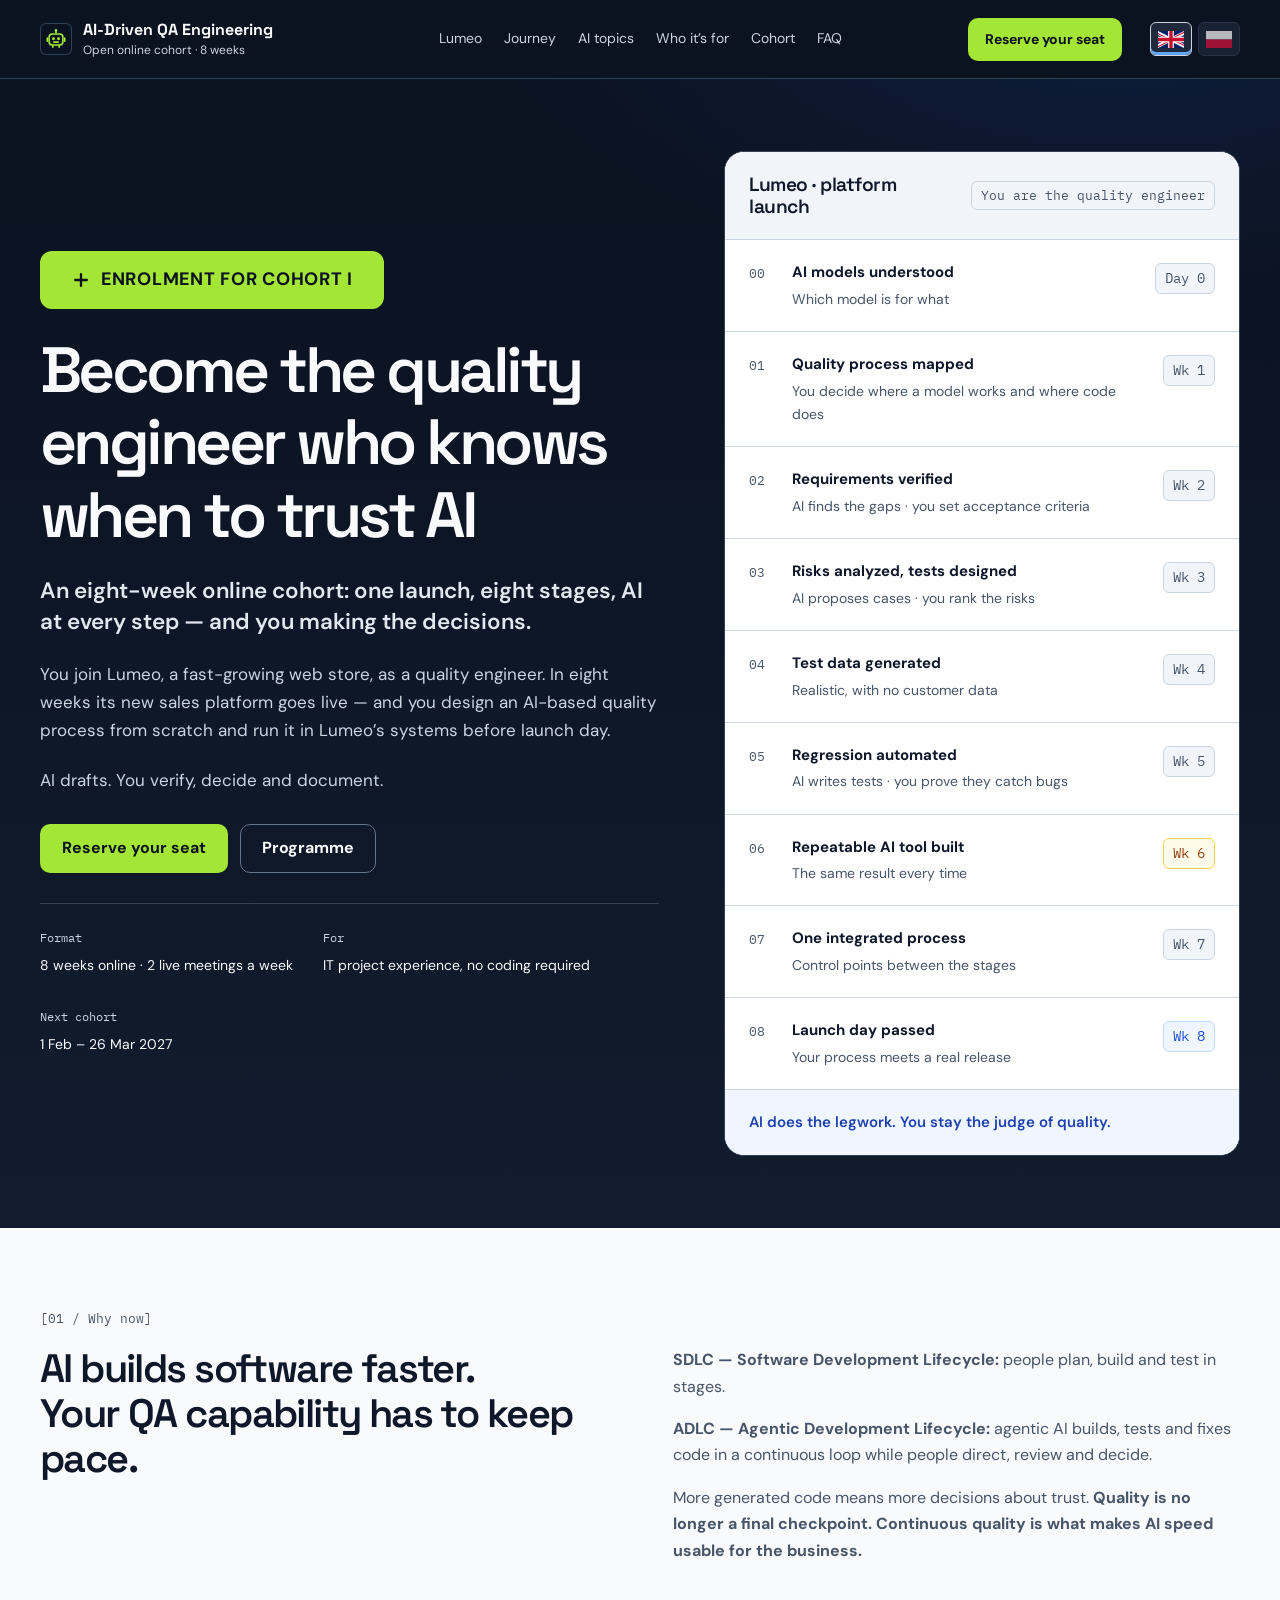
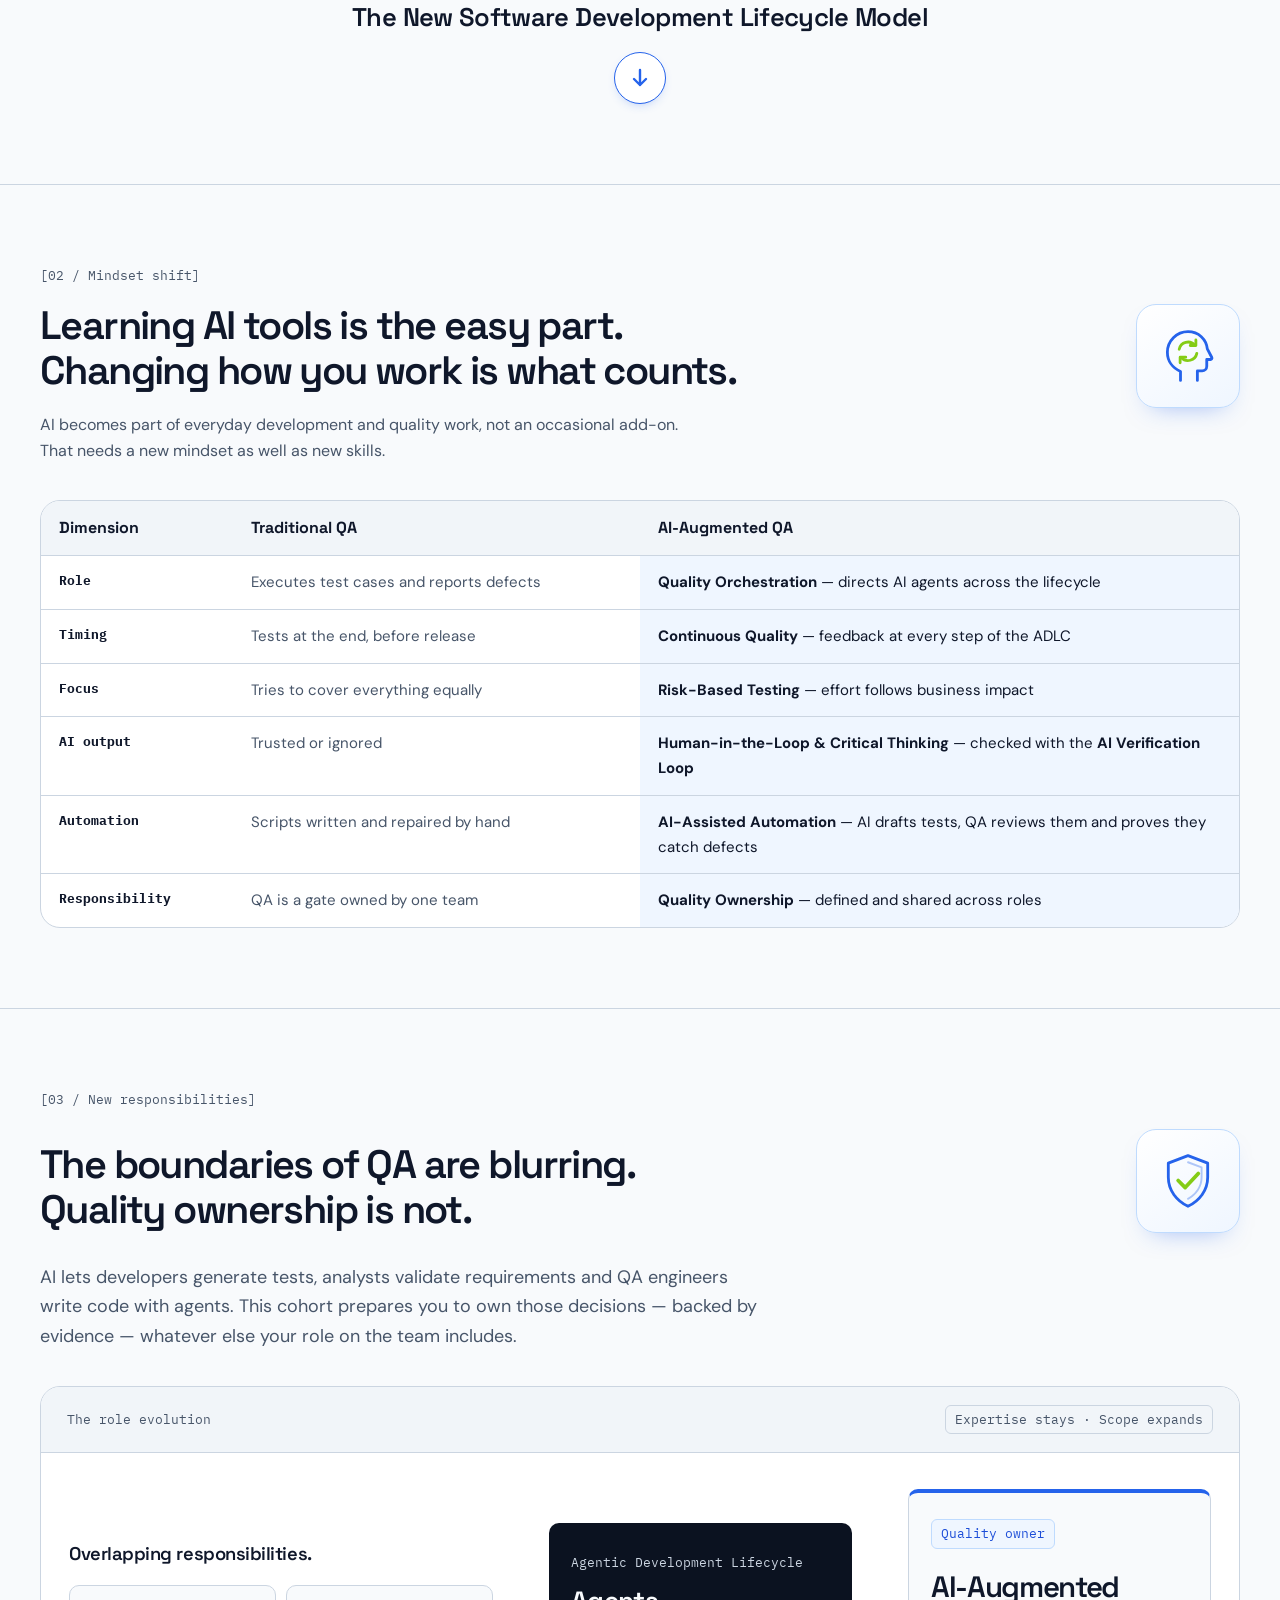
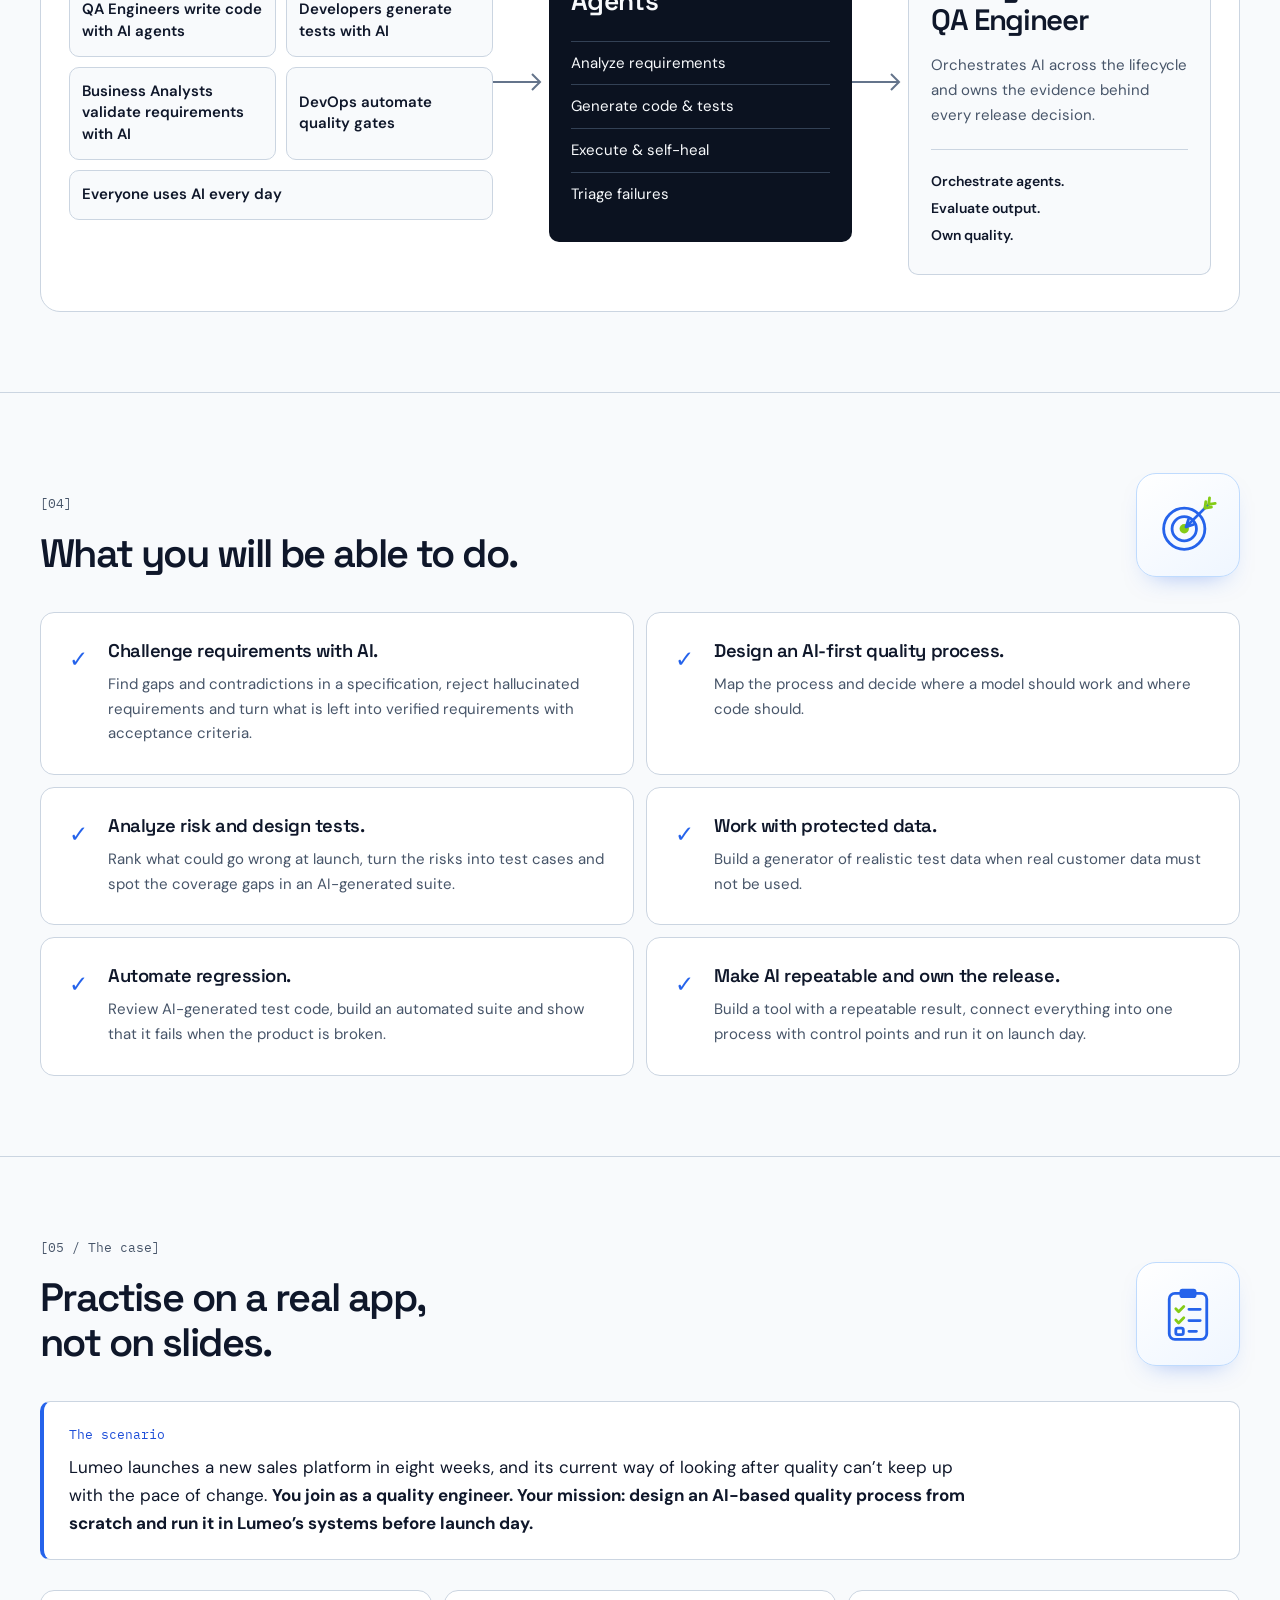
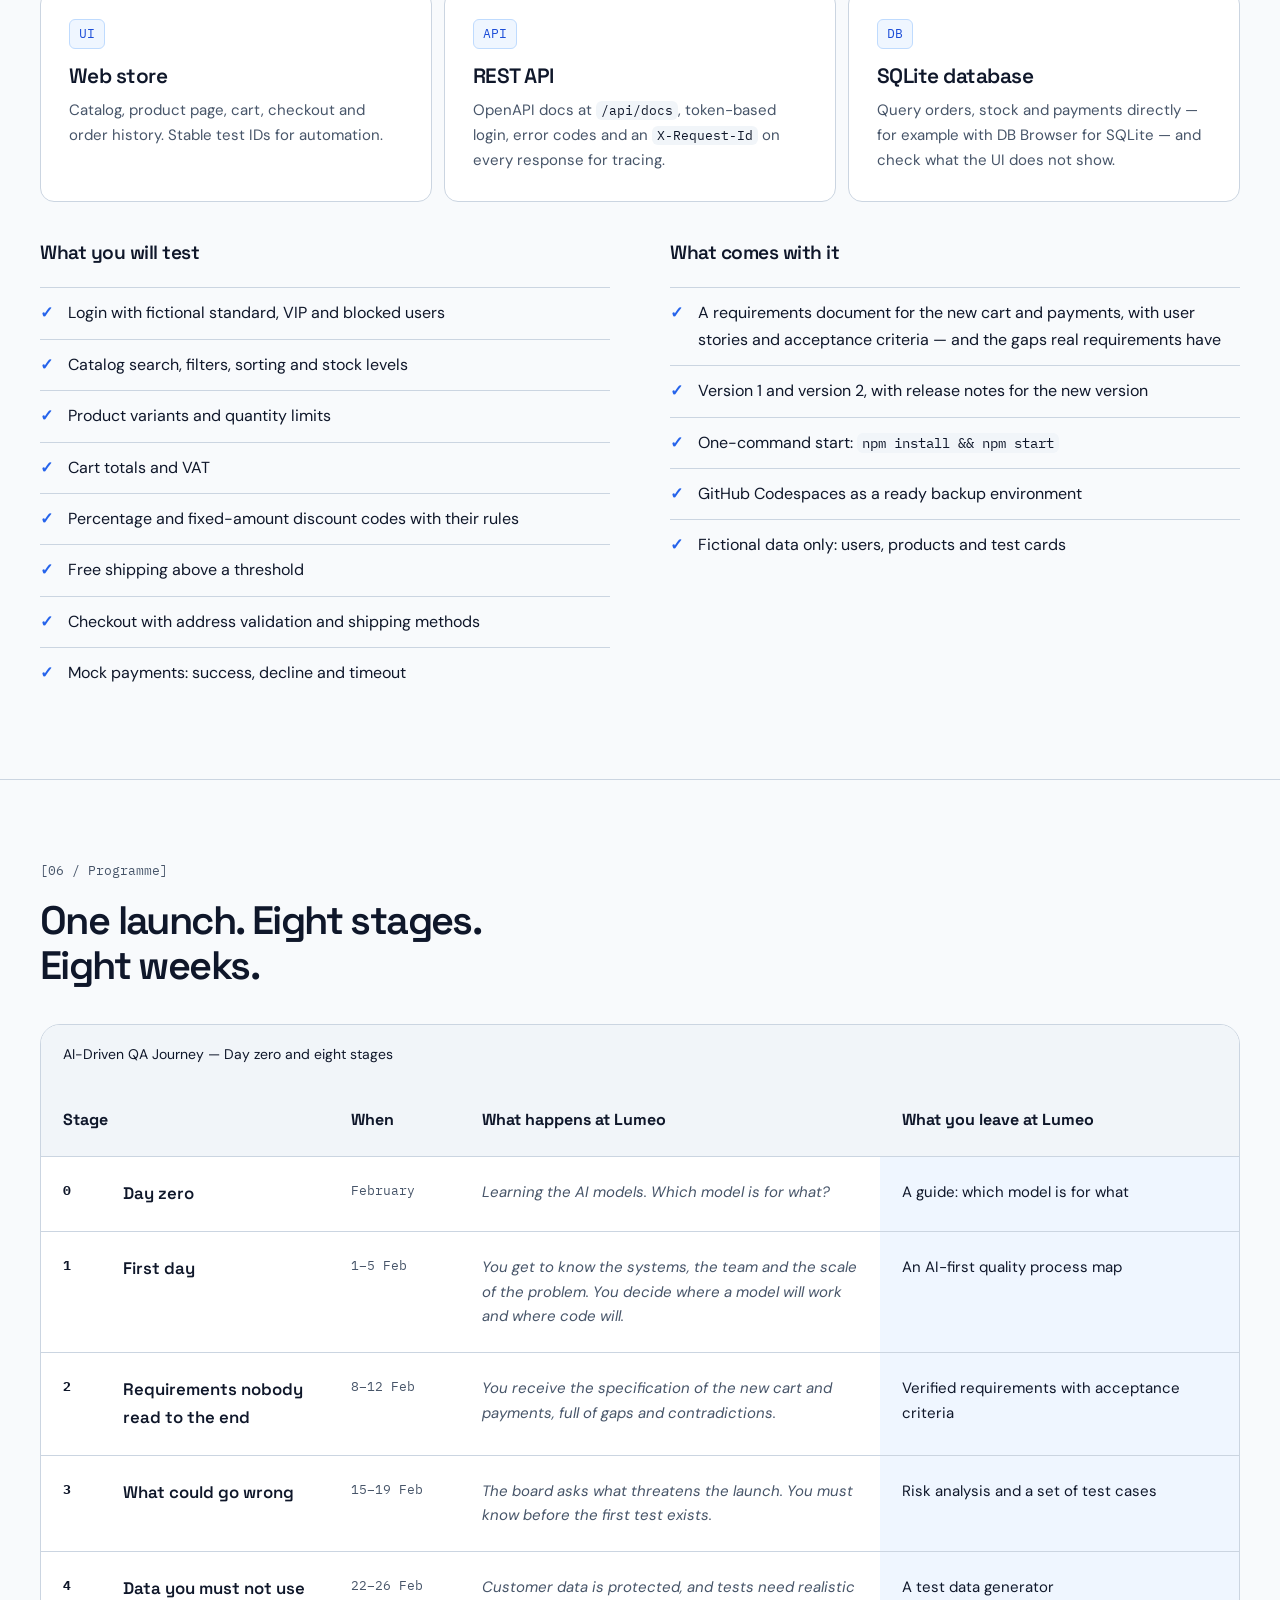
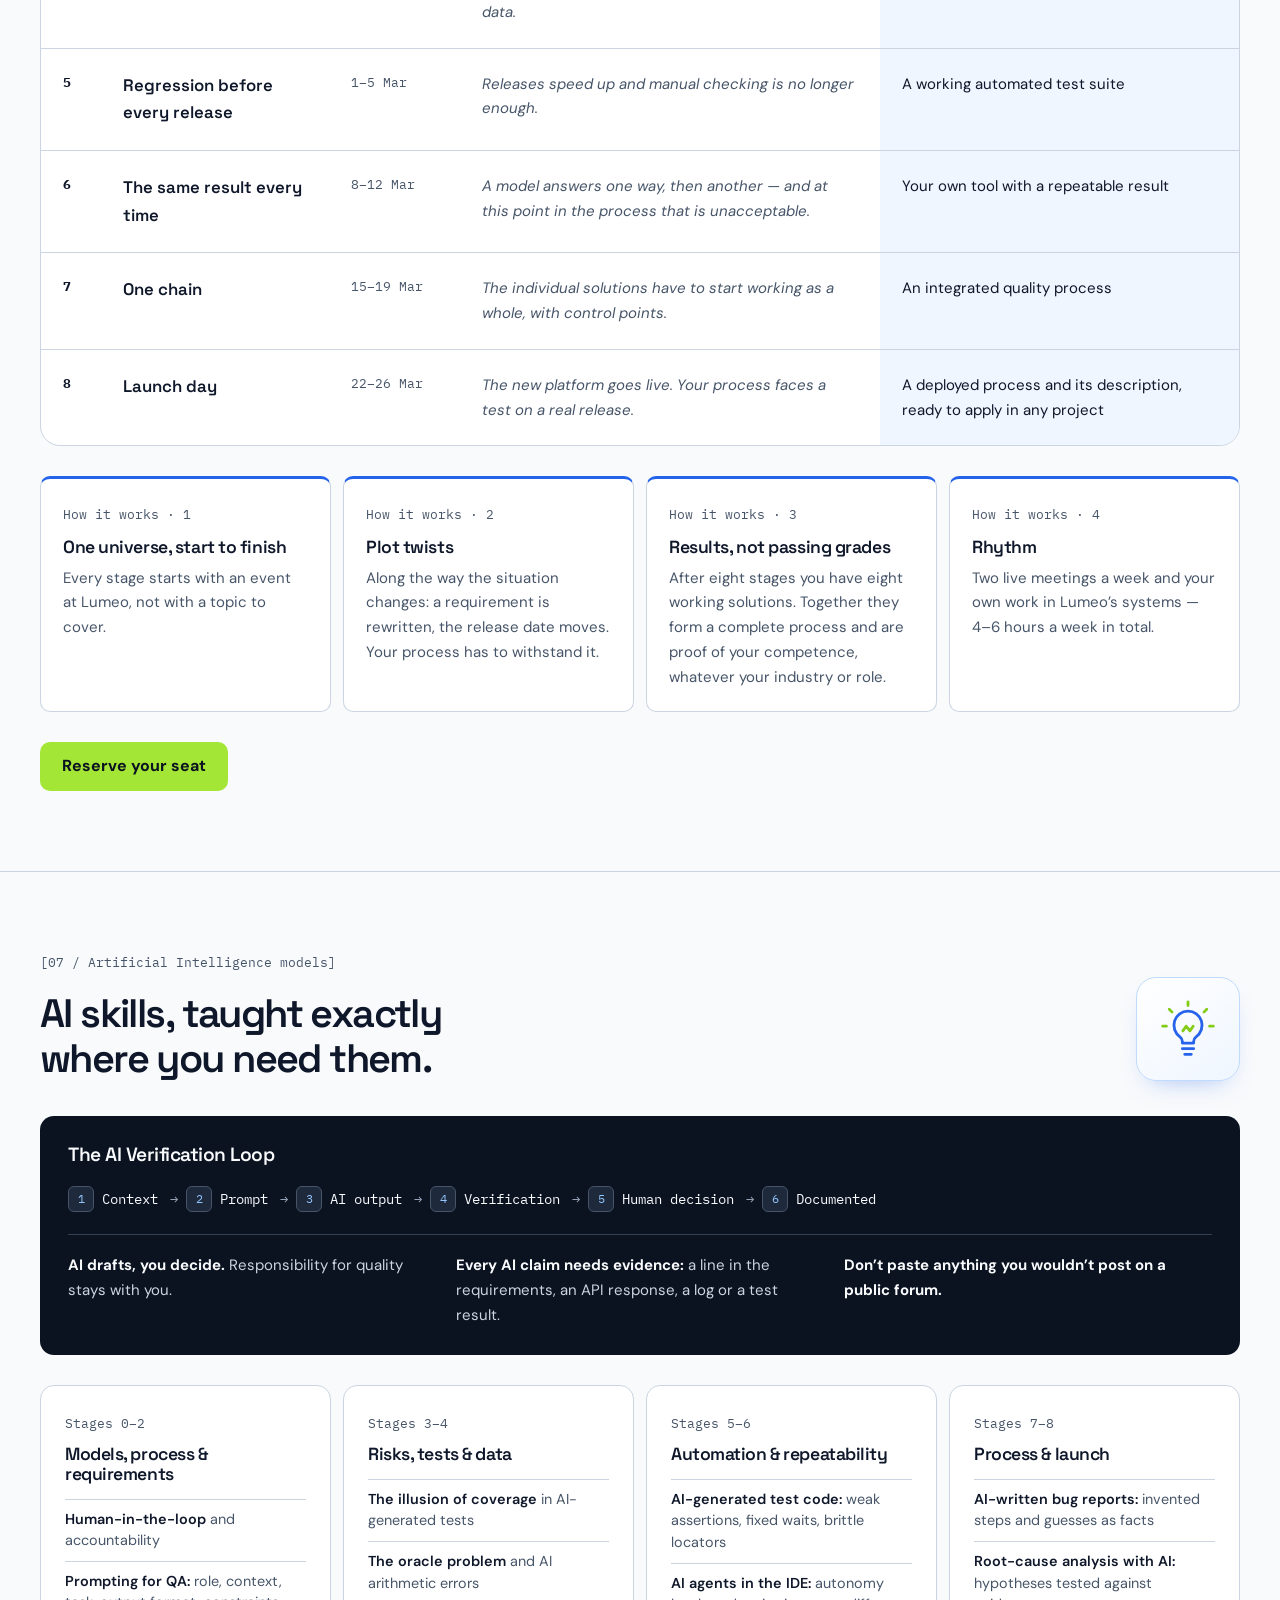
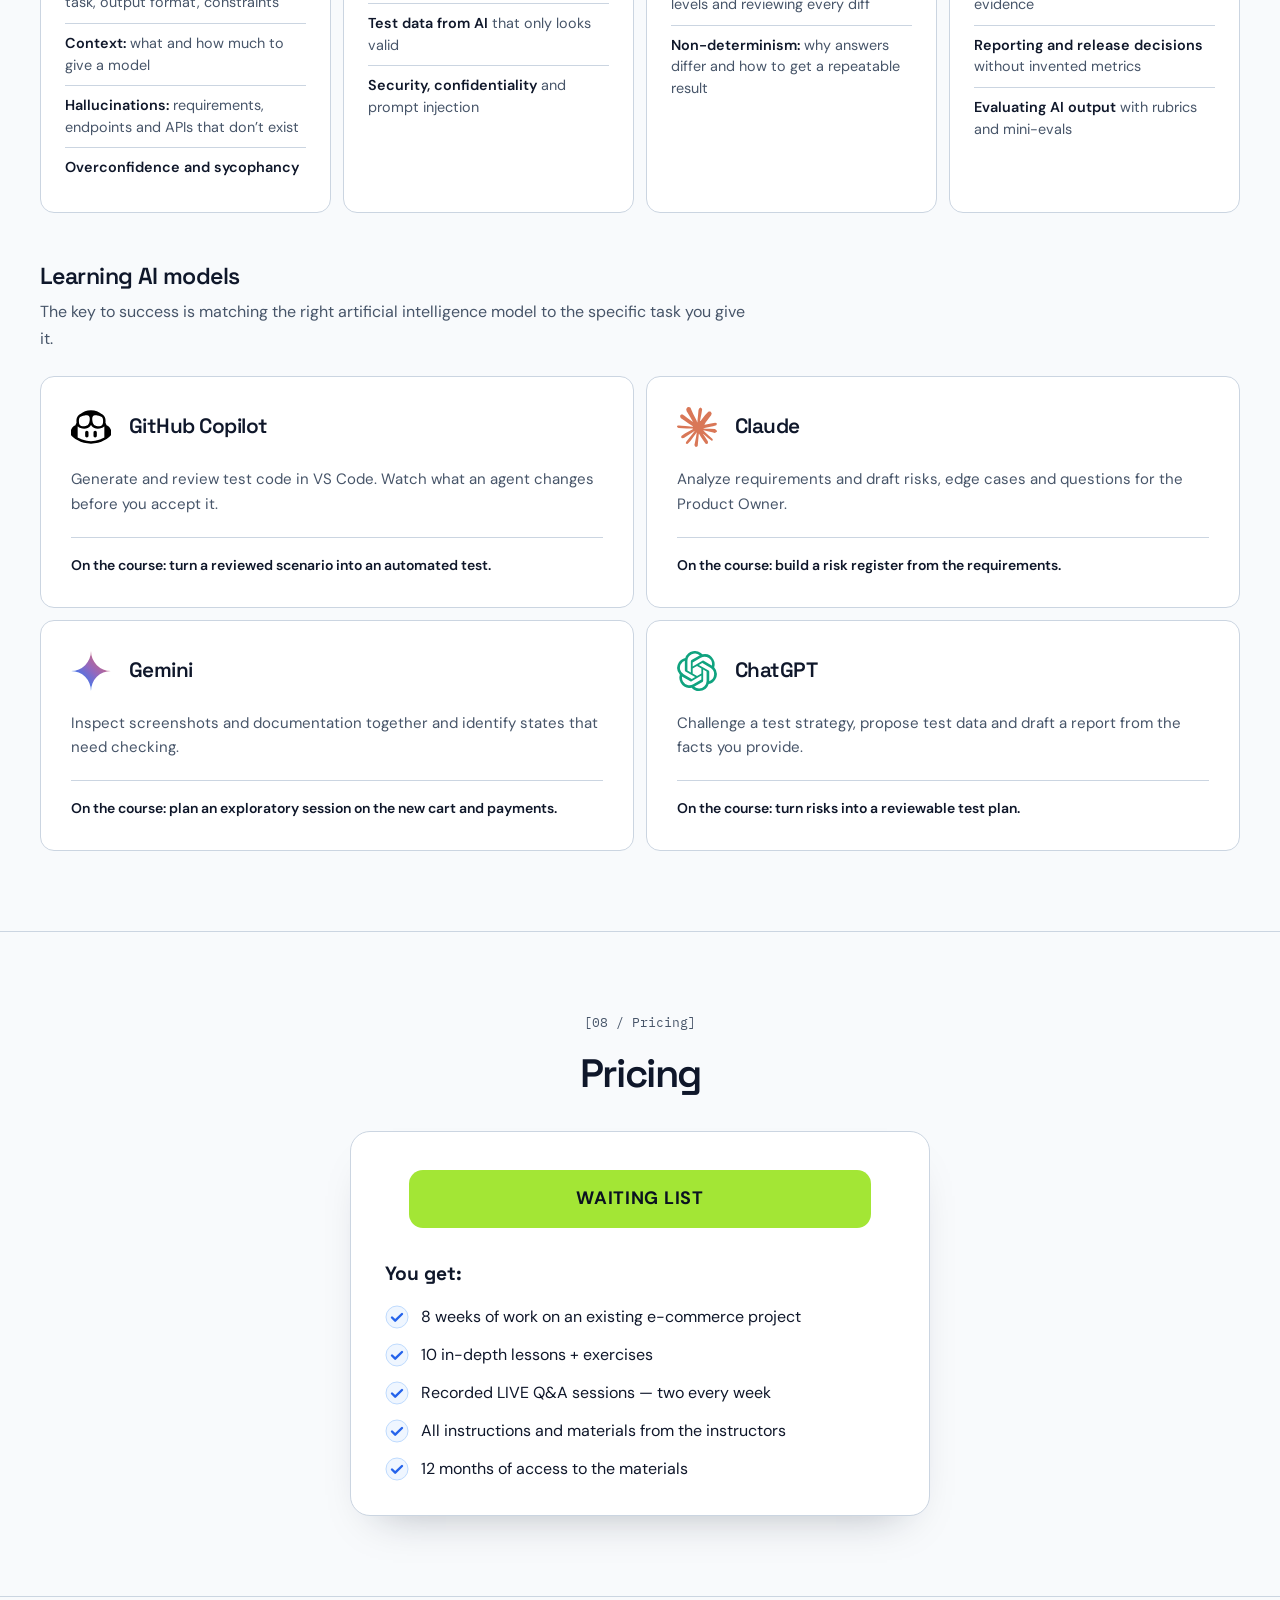
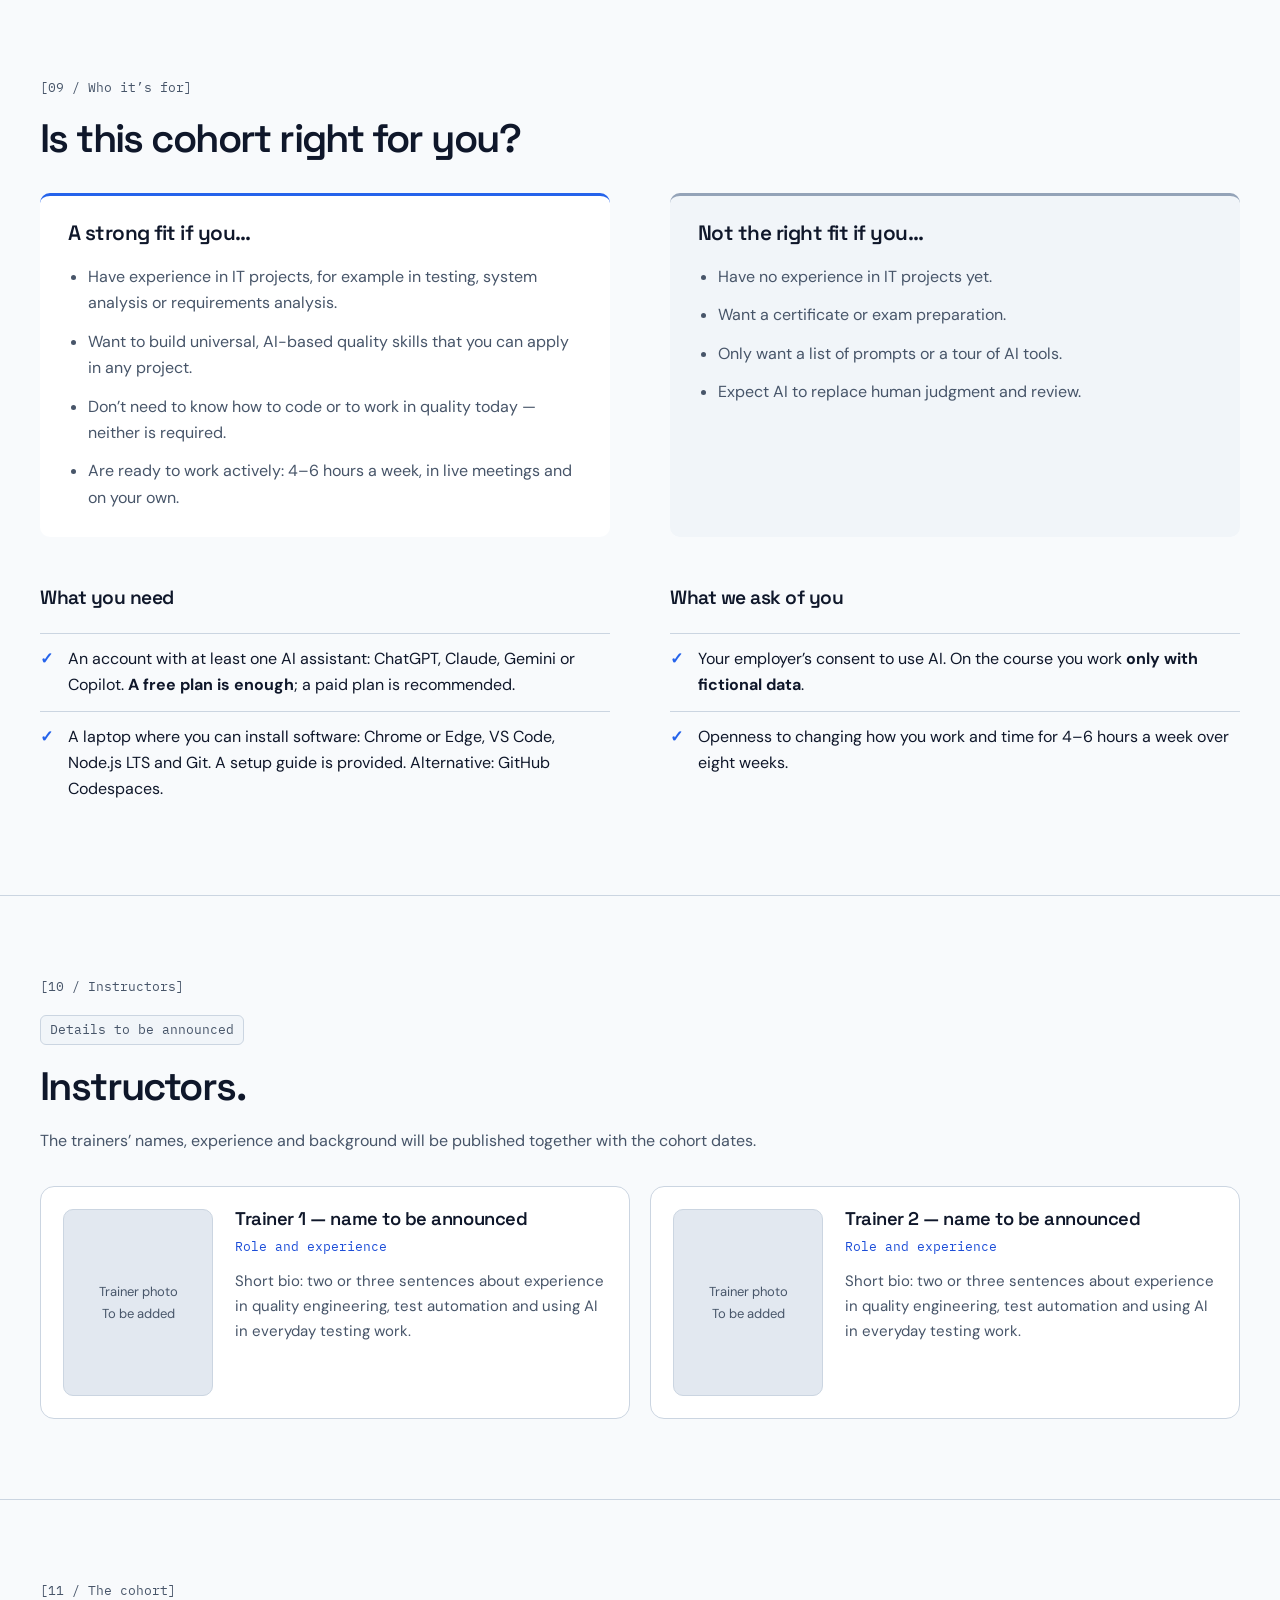
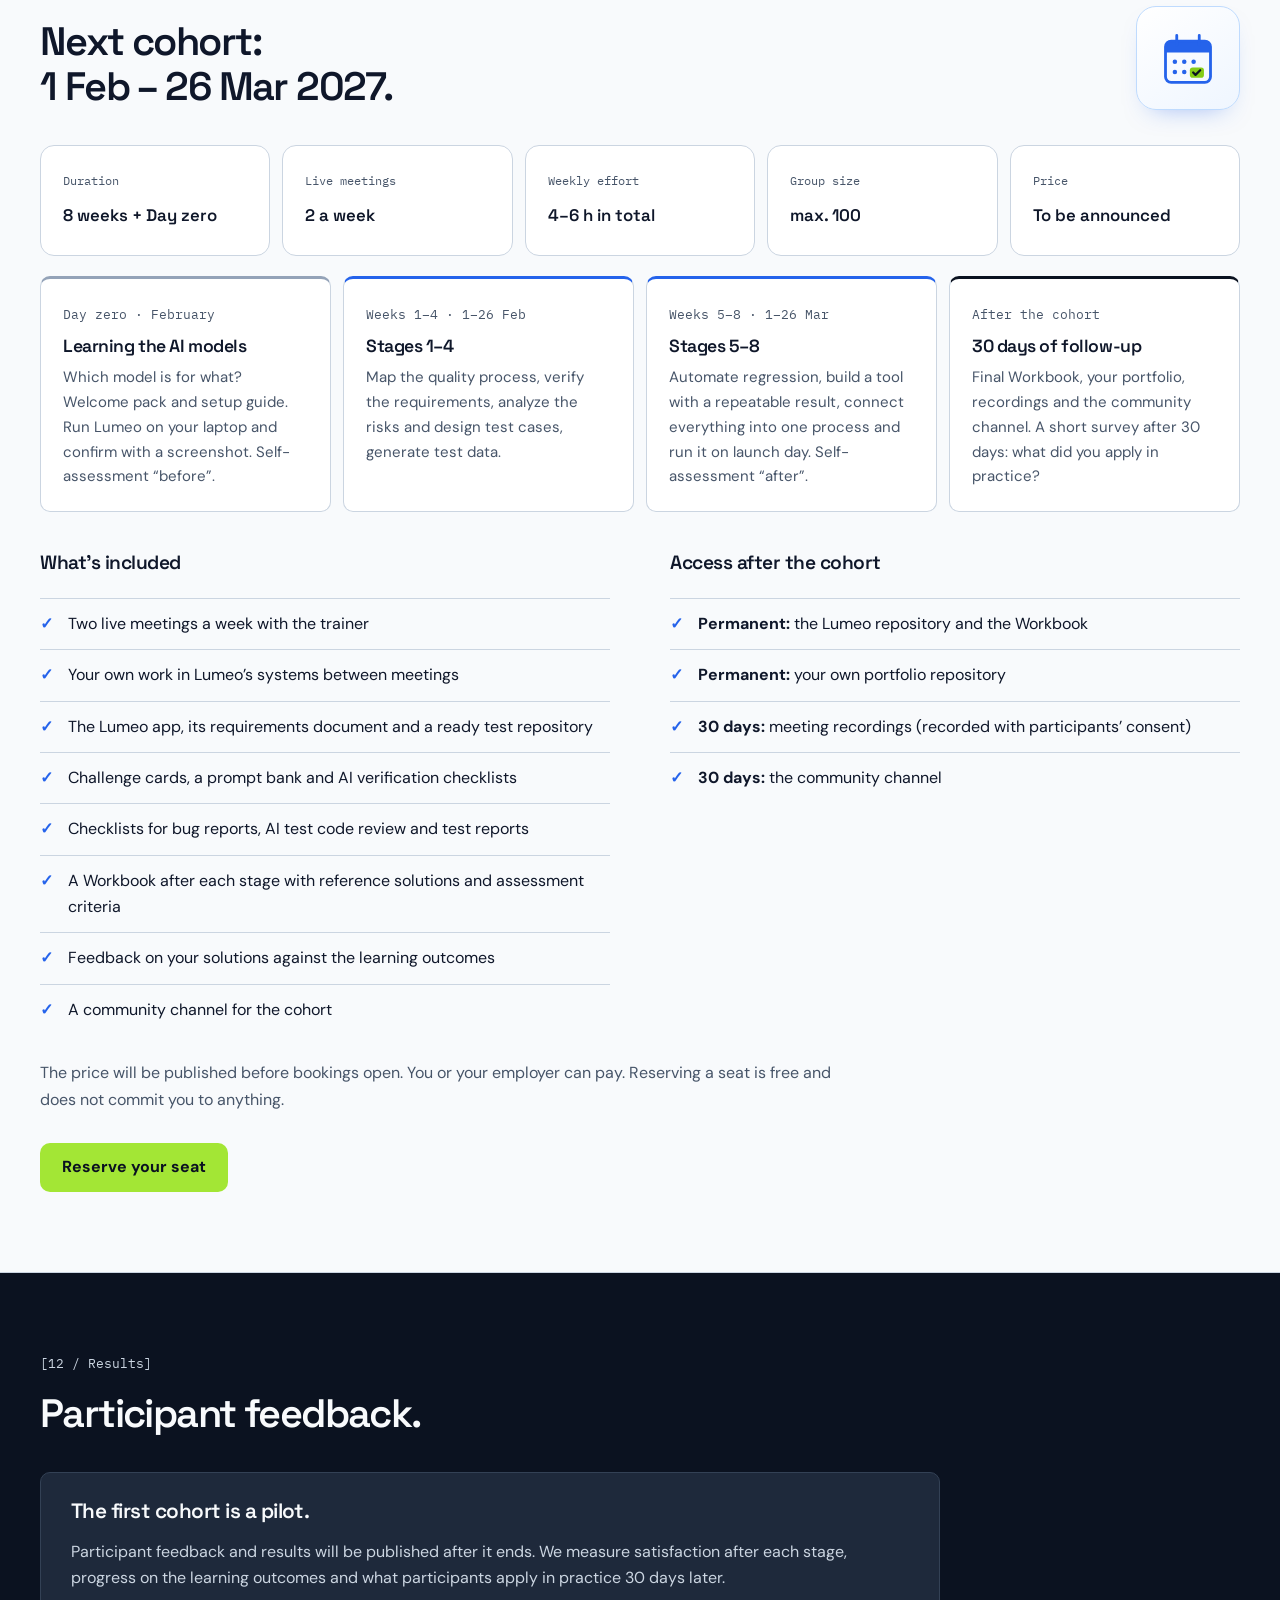
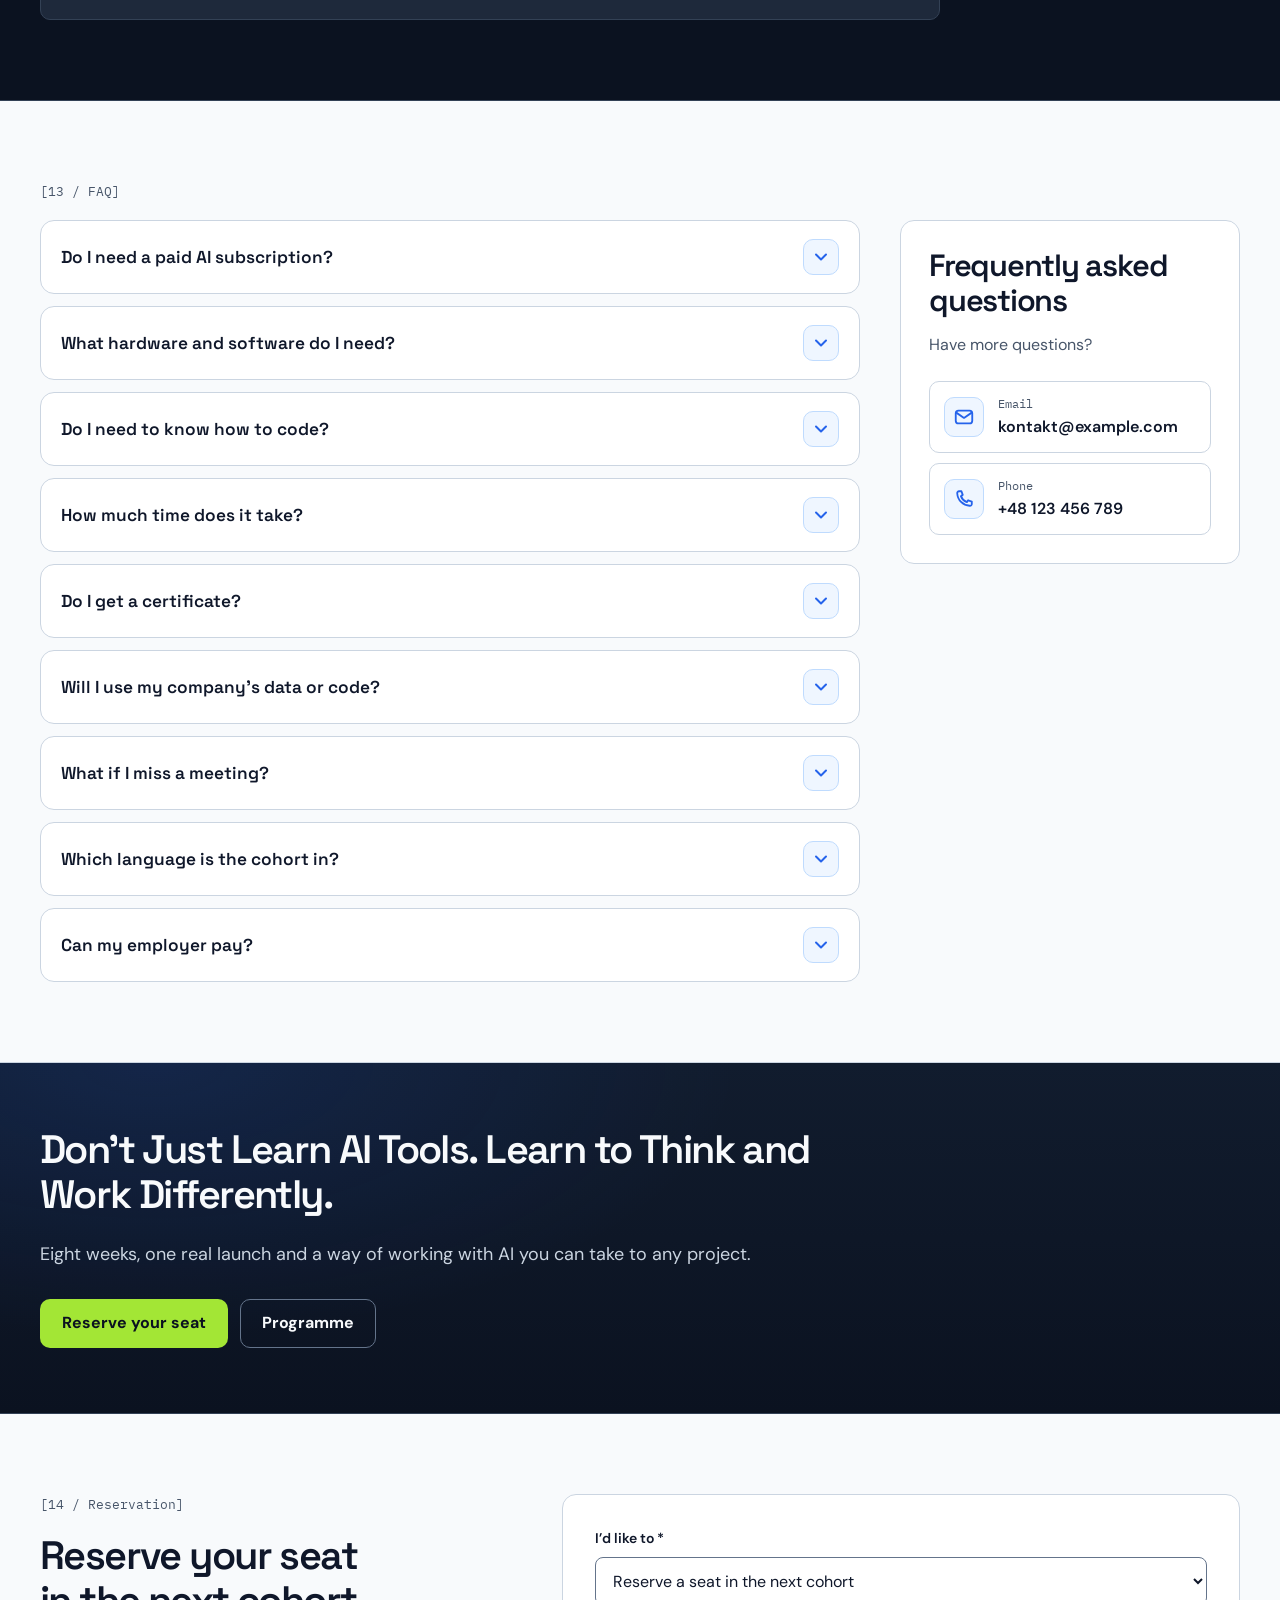
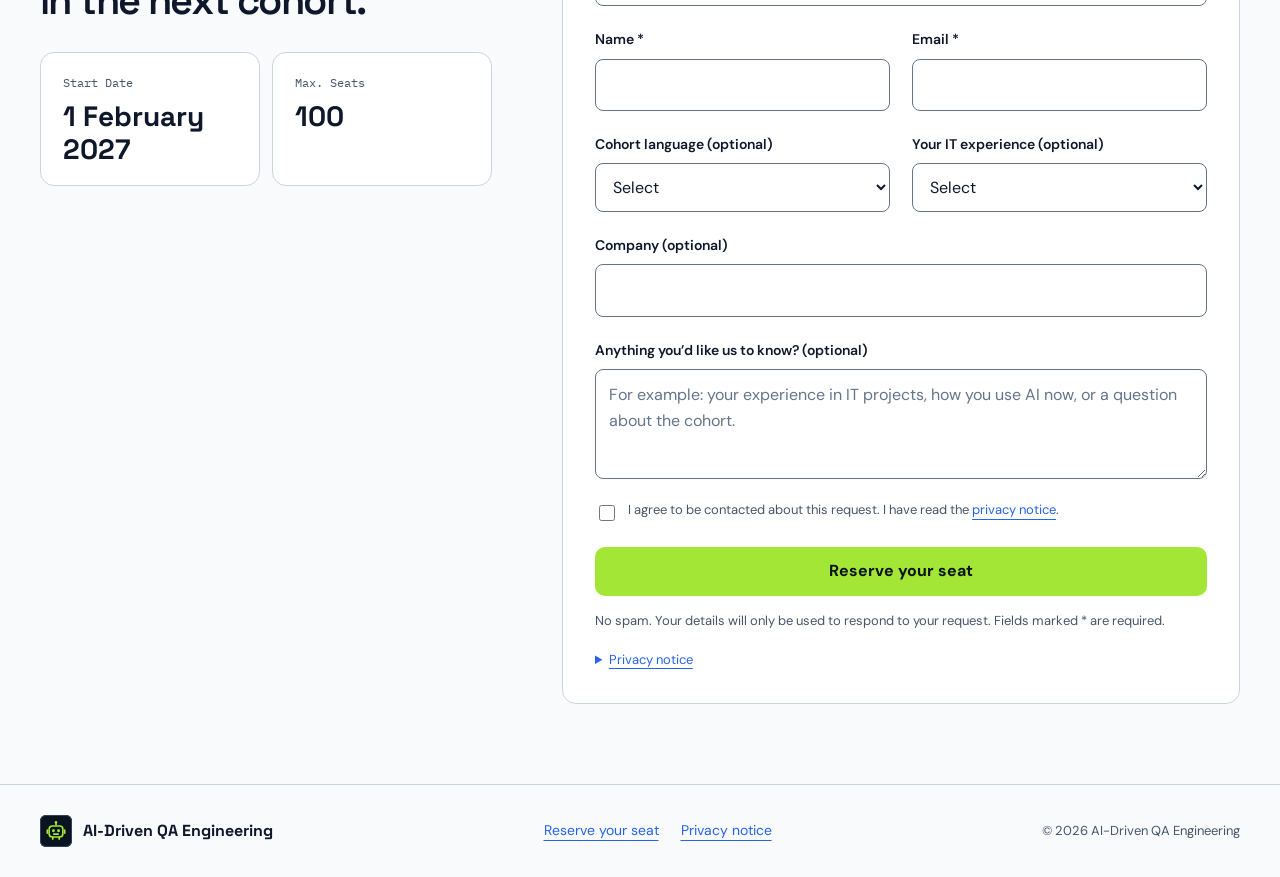
==== commit 25459565: "Add pricing section, rename AI models heading, trim copy - Replace the recognition section with '08 " ====
--- a/index.html
+++ b/index.html
@@ -36,7 +36,7 @@
     @media(max-width:430px){.role-matrix{grid-template-columns:1fr}.builder-map-body,.delivery-lane{padding:20px}.builder-map figcaption,.delivery-map figcaption{padding:16px 20px}.builder-result>div{display:block}.human-direction{padding:16px}.human-direction span{font-size:.8125rem}.lane-heading .badge{white-space:normal}.builder-result h3{font-size:2rem}}
 
 .staffing-transition-title{margin:36px 0 0;font-size:clamp(1.2rem,2vw,1.7rem);line-height:1.4;text-align:center}.lc-toggle{display:grid;place-items:center;width:52px;height:52px;margin:16px auto 0;padding:0;border-radius:50%;border:1.5px solid var(--blue-600);background:var(--surface-primary);color:var(--blue-600);box-shadow:0 4px 12px -6px rgba(37,99,235,.45);transition:background-color var(--transition),border-color var(--transition),color var(--transition)}.lc-toggle:hover{background:var(--blue-50);border-color:var(--blue-700);color:var(--blue-700)}.lc-toggle:active{background:var(--blue-100)}.lc-toggle svg{width:24px;height:24px;transition:transform 300ms ease}.lc-toggle[aria-expanded="true"] svg{transform:rotate(180deg)}.lc-reveal{display:grid;grid-template-rows:0fr;transition:grid-template-rows 400ms ease}.lc-reveal.is-open{grid-template-rows:1fr}.lc-reveal-inner{min-height:0;overflow:hidden;visibility:hidden;transition:visibility 0s linear 400ms}.lc-reveal.is-open .lc-reveal-inner{visibility:visible;transition-delay:0s}.staffing-illustration{margin:24px 0 0;border:1px solid var(--border-default);background:var(--surface-primary)}.lc{--lc-gap:clamp(22px,2.6vw,36px);--lc-gap-big:clamp(30px,3.6vw,50px);padding:clamp(16px,2.6vw,32px) clamp(12px,2.4vw,28px);background:linear-gradient(180deg,var(--white) 0%,var(--blue-50) 100%);color:var(--text-primary)}.lc h4,.lc h5{margin:0}.brand-symbol svg{width:22px;height:22px}.lc-sprite{position:absolute;width:0;height:0;overflow:hidden}.lc-sr{position:absolute;width:1px;height:1px;overflow:hidden;clip:rect(0 0 0 0);white-space:nowrap}.lc-head{text-align:center;margin-bottom:clamp(16px,2.2vw,26px)}.lc-title{font-family:var(--display);font-weight:700;font-size:clamp(1.75rem,3.4vw,2.75rem);line-height:1;letter-spacing:-.045em;color:var(--ink-900)}.lc-lede{max-width:720px;margin:8px auto 0;font-size:clamp(.875rem,1.1vw,1rem);line-height:1.45;color:var(--text-secondary)}.lc-grid{display:grid;grid-template-columns:minmax(0,1fr) var(--lc-gap) minmax(0,1fr) var(--lc-gap-big) minmax(0,1fr);grid-template-rows:auto repeat(6,auto);row-gap:8px}.lc-col{position:relative;grid-row:1/-1;display:grid;grid-template-rows:subgrid;padding:7px;border-radius:var(--radius-lg);background:var(--white);border:1px solid var(--blue-100);box-shadow:0 1px 2px rgba(15,23,42,.04)}.lc-col-sdlc{grid-column:1}.lc-col-hybrid{grid-column:3}.lc-col-adlc{grid-column:5}.lc-col-head{padding:11px 14px 10px;border-radius:var(--radius-md);color:var(--white);background:linear-gradient(135deg,var(--blue-800) 0%,var(--blue-600) 100%);box-shadow:0 6px 14px -9px rgba(29,78,216,.7)}.lc-col-hybrid .lc-col-head{background:radial-gradient(90% 160% at 105% 110%,rgba(163,230,53,.38),transparent 55%),linear-gradient(135deg,var(--blue-800) 0%,var(--blue-600) 100%)}.lc-col-head h4{font-family:var(--display);font-size:clamp(1.15rem,1.7vw,1.5rem);line-height:1.1;letter-spacing:-.025em;color:var(--white)}.lc-col-head p{margin-top:4px;font-size:.625rem;font-weight:600;line-height:1.35;letter-spacing:.06em;text-transform:uppercase;color:var(--blue-50)}.lc-cards{grid-row:2/-1;display:grid;grid-template-rows:subgrid;margin:0;padding:0;list-style:none}.lc-card{position:relative;display:flex;flex-direction:column;gap:6px;min-width:0;padding:10px 12px;background:var(--white);border:1px solid var(--slate-200);border-radius:var(--radius-md);box-shadow:0 1px 2px rgba(15,23,42,.05),0 4px 10px -7px rgba(15,23,42,.14)}.lc-card-top{display:flex;gap:9px;align-items:flex-start}.lc-num{display:grid;place-items:center;flex-shrink:0;width:22px;height:22px;border-radius:var(--radius-xs);background:var(--blue-100);color:var(--blue-800);font-family:var(--display);font-weight:700;font-size:.8125rem;line-height:1}.lc-card h5{font-family:var(--display);font-size:.8125rem;font-weight:700;line-height:1.25;letter-spacing:.01em;text-transform:uppercase;color:var(--ink-900);overflow-wrap:anywhere}.lc-sub{margin-top:1px;font-size:.75rem;line-height:1.35;color:var(--slate-700)}.lc-text{font-size:.75rem;line-height:1.4;color:var(--slate-600)}.lc-role,.lc-count{align-self:flex-start;font-family:var(--mono);font-weight:500;border-radius:var(--radius-xs);background:var(--blue-100);color:var(--blue-800)}.lc-role{padding:1px 7px;font-size:.6875rem}.lc-count{align-self:center;padding:3px 10px;font-size:.75rem}.lc-team{display:flex;flex-wrap:wrap;align-items:center;gap:4px}.lc-col-sdlc .lc-team{margin-top:auto}.lc-ico{width:20px;height:20px;flex-shrink:0;fill:var(--blue-600)}.lc-plus{margin:0 1px;font-size:.8125rem;font-weight:700;color:var(--slate-600)}.lc-col-adlc .lc-card{grid-row:span 2;justify-content:center;gap:9px;padding:14px}.lc-col-adlc .lc-card h5{font-size:1rem}.lc-col-adlc .lc-text{font-size:.8125rem;color:var(--slate-700)}.lc-col-adlc .lc-ico{width:26px;height:26px}.lc-card-feature{background:linear-gradient(180deg,var(--blue-50) 0%,var(--blue-100) 100%);border:2px solid var(--blue-300);box-shadow:0 10px 24px -14px rgba(37,99,235,.55)}.lc-col-adlc .lc-card-feature h5{font-size:clamp(1.1rem,1.6vw,1.35rem)}.lc-col-adlc .lc-card-feature .lc-text{font-size:.875rem;line-height:1.4;color:var(--ink-900)}.lc-col-adlc .lc-card-feature .lc-ico{width:clamp(22px,2vw,28px);height:clamp(22px,2vw,28px)}.lc-card-feature .lc-team{flex-wrap:nowrap;gap:3px}.lc-card-feature .lc-num{width:26px;height:26px;font-size:.9375rem;background:var(--white)}.lc-card-quality{border:2px solid var(--lime-500);box-shadow:0 0 0 3px rgba(163,230,53,.16),0 4px 10px -7px rgba(15,23,42,.14)}.lc-arrow::after,.lc-col-hybrid::after{content:'';position:absolute;background:var(--blue-600);-webkit-mask:url("data:image/svg+xml,%3Csvg xmlns='http://www.w3.org/2000/svg' viewBox='0 0 26 16'%3E%3Cpath d='M2 8h20M16 2l6 6-6 6' fill='none' stroke='black' stroke-width='2.6' stroke-linecap='round' stroke-linejoin='round'/%3E%3C/svg%3E") center/contain no-repeat;mask:url("data:image/svg+xml,%3Csvg xmlns='http://www.w3.org/2000/svg' viewBox='0 0 26 16'%3E%3Cpath d='M2 8h20M16 2l6 6-6 6' fill='none' stroke='black' stroke-width='2.6' stroke-linecap='round' stroke-linejoin='round'/%3E%3C/svg%3E") center/contain no-repeat}.lc-arrow::after{top:50%;left:calc(100% + 7px + (var(--lc-gap) - 22px)/2);width:22px;height:14px;transform:translateY(-50%)}.lc-col-hybrid::after{top:50%;left:calc(100% + (var(--lc-gap-big) - 28px)/2);width:28px;height:32px;transform:translateY(-50%);-webkit-mask-image:url("data:image/svg+xml,%3Csvg xmlns='http://www.w3.org/2000/svg' viewBox='0 0 40 44'%3E%3Cpath d='M0 14h20V2l20 20-20 20V30H0z'/%3E%3C/svg%3E");mask-image:url("data:image/svg+xml,%3Csvg xmlns='http://www.w3.org/2000/svg' viewBox='0 0 40 44'%3E%3Cpath d='M0 14h20V2l20 20-20 20V30H0z'/%3E%3C/svg%3E")}.lc-flow{display:flex;flex-wrap:wrap;justify-content:center;align-items:center;gap:2px 12px;margin-top:clamp(14px,2vw,22px);padding:10px 16px;border-radius:var(--radius-md);background:linear-gradient(90deg,var(--blue-100) 0%,var(--blue-50) 50%,var(--blue-100) 100%);border:1px solid var(--blue-200);font-family:var(--display);font-weight:700;font-size:clamp(.95rem,1.6vw,1.25rem);line-height:1.3;letter-spacing:-.015em;text-align:center;color:var(--ink-900)}.lc-flow-arrow{color:var(--blue-700)}.lc-legend{display:flex;flex-wrap:wrap;justify-content:center;align-items:center;gap:8px 22px;margin-top:12px;font-size:.875rem;color:var(--slate-700)}.lc-legend-title{padding-right:22px;border-right:1px solid var(--slate-300);font-family:var(--display);font-weight:700;color:var(--ink-900)}.lc-legend-item{display:inline-flex;align-items:center;gap:6px}.lc-legend .lc-ico{width:22px;height:22px}@media(max-width:1180px){.lc-card{padding:9px 10px}.lc-card h5{font-size:.75rem}.lc-col-head{padding:10px 11px 9px}.lc-col-adlc .lc-card{padding:12px}}@media(max-width:860px){.lc-grid{grid-template-columns:minmax(0,1fr);grid-template-rows:none;row-gap:50px}.lc-col{grid-column:1;grid-row:auto;display:flex;flex-direction:column;gap:8px}.lc-cards{display:flex;flex-direction:column;gap:8px}.lc-col-adlc .lc-card{grid-row:auto}.lc-arrow::after{display:none}.lc-col-sdlc::after,.lc-col-hybrid::after{content:'';position:absolute;top:calc(100% + 10px);left:50%;width:28px;height:30px;transform:translateX(-50%) rotate(90deg);background:var(--blue-600);-webkit-mask:url("data:image/svg+xml,%3Csvg xmlns='http://www.w3.org/2000/svg' viewBox='0 0 40 44'%3E%3Cpath d='M0 14h20V2l20 20-20 20V30H0z'/%3E%3C/svg%3E") center/contain no-repeat;mask:url("data:image/svg+xml,%3Csvg xmlns='http://www.w3.org/2000/svg' viewBox='0 0 40 44'%3E%3Cpath d='M0 14h20V2l20 20-20 20V30H0z'/%3E%3C/svg%3E") center/contain no-repeat}.lc-col-head h4{font-size:1.4rem}.lc-card h5{font-size:.875rem}.lc-text,.lc-sub{font-size:.8125rem}.lc-col-adlc .lc-card-feature h5{font-size:1.2rem}}@media(max-width:430px){.lc-legend-title{flex-basis:100%;padding:0;border:0;text-align:center}.lc-col{padding:6px}}.staffing-illustration figcaption{padding:20px 24px;border-top:1px solid var(--border-default);color:var(--text-secondary);font-size:.875rem;line-height:1.65}
-.board-row{display:flex;justify-content:space-between;align-items:start;gap:12px}.board-row .badge{flex-shrink:0}.outcomes-even li:last-child{grid-column:auto}.mindset-table th,.mindset-table td{padding:14px 18px}.mindset-table tbody th{width:16%}.mindset-table tbody td:nth-child(2){width:34%;font-family:var(--body);font-weight:400;font-size:.9375rem;color:var(--text-secondary)}.credential-elements{margin:24px 0 0;padding:0;list-style:none}.credential-elements li{padding:12px 0 12px 28px;border-top:1px solid var(--border-default);position:relative}.credential-elements li::before{content:'✓';position:absolute;left:0;color:var(--accent);font-weight:700}.credential-list{display:grid;gap:12px}.credential{padding:20px 22px;background:var(--surface-primary);border:1px solid var(--border-default);border-left:4px solid var(--accent)}.credential h3{margin:12px 0 6px;font-size:1.15rem}.credential p{color:var(--text-secondary);font-size:.9375rem}
+.board-row{display:flex;justify-content:space-between;align-items:start;gap:12px}.board-row .badge{flex-shrink:0}.outcomes-even li:last-child{grid-column:auto}.mindset-table th,.mindset-table td{padding:14px 18px}.mindset-table tbody th{width:16%}.mindset-table tbody td:nth-child(2){width:34%;font-family:var(--body);font-weight:400;font-size:.9375rem;color:var(--text-secondary)}.credential-elements{margin:24px 0 0;padding:0;list-style:none}.credential-elements li{padding:12px 0 12px 28px;border-top:1px solid var(--border-default);position:relative}.credential-elements li::before{content:'✓';position:absolute;left:0;color:var(--accent);font-weight:700}
 
 .board-list.from-zero{counter-reset:output -1}
 code{font-family:var(--mono);font-size:.875em;background:var(--surface-secondary);color:var(--text-primary);padding:1px 5px;overflow-wrap:anywhere}
@@ -52,7 +52,7 @@
 .principles{list-style:none;margin:22px 0 0;padding:18px 0 0;border-top:1px solid var(--border-default);display:grid;grid-template-columns:repeat(3,1fr);gap:20px;color:var(--text-secondary);font-size:.9375rem}.principles strong{color:var(--text-primary)}
 .topic-grid{display:grid;grid-template-columns:repeat(4,1fr);gap:12px}.topic-col{padding:24px;background:var(--surface-primary);border:1px solid var(--border-default);border-radius:var(--radius-lg)}.topic-col h3{font-size:1.1rem;margin:8px 0 14px}.topic-col ul{margin:0;padding:0;list-style:none}.topic-col li{padding:9px 0;border-top:1px solid var(--border-default);font-size:.9rem;color:var(--text-secondary);line-height:1.5}.topic-col li strong{color:var(--text-primary);font-weight:600}
 .tools-heading{margin-top:50px;font-size:1.45rem}.tools-intro{color:var(--text-secondary);margin:10px 0 24px;max-width:720px}
-.credential.planned{border-left-color:var(--slate-400);background:var(--surface-secondary)}
+
 .paths{margin-top:50px}.path-list{display:grid;gap:12px;margin-top:20px}.path{padding:20px 22px;background:var(--surface-primary);border:1px solid var(--border-default);border-left:4px solid var(--accent)}.path p{color:var(--text-secondary);font-size:.9375rem;margin-top:12px}
 .timeline{margin-top:20px}.included{margin-top:40px}
 @media(max-width:1180px){.sessions,.timeline,.topic-grid{grid-template-columns:1fr 1fr}.principles{grid-template-columns:1fr}}
@@ -65,16 +65,16 @@
 @media(max-width:980px){.lang-switch{order:0;margin-left:auto}.nav-toggle{margin-left:0}}
 
 /* shape: corner radius per component size */
-.badge,code,.brand-symbol,.loop li::before,.feedback-rail span{border-radius:var(--radius-xs)}.form-message,.skip{border-radius:var(--radius-sm)}.role-matrix li,.flow-steps li,.human-direction,.credential,.path,.sessions li,.timeline li,.scenario,.fit-panel,.photo-slot,.feedback-pending,.builder-engine,.builder-result{border-radius:var(--radius-md)}.form,.loop-panel{border-radius:var(--radius-lg)}.output-board,.table-scroll,.builder-map,.delivery-map,.staffing-illustration{border-radius:var(--radius-xl);overflow:hidden}.table-scroll{overflow:auto}
+.badge,code,.brand-symbol,.loop li::before,.feedback-rail span{border-radius:var(--radius-xs)}.form-message,.skip{border-radius:var(--radius-sm)}.role-matrix li,.flow-steps li,.human-direction,.path,.sessions li,.timeline li,.scenario,.fit-panel,.photo-slot,.feedback-pending,.builder-engine,.builder-result{border-radius:var(--radius-md)}.form,.loop-panel{border-radius:var(--radius-lg)}.output-board,.table-scroll,.builder-map,.delivery-map,.staffing-illustration{border-radius:var(--radius-xl);overflow:hidden}.table-scroll{overflow:auto}
 @media(max-width:430px){.header-inner{gap:12px}.lang-btn{width:36px;height:32px}.lang-btn svg{width:22px;height:15px}}
-@media(max-width:720px){.head-top .head-icon{margin-top:20px}}@media(min-width:1181px){.header-inner{position:relative}.nav-links{position:absolute;left:50%;top:50%;transform:translate(-50%,-50%);margin-left:0}.nav .btn{margin-left:auto}}</style>
+@media(max-width:720px){.head-top .head-icon{margin-top:20px}}@media(min-width:1181px){.header-inner{position:relative}.nav-links{position:absolute;left:50%;top:50%;transform:translate(-50%,-50%);margin-left:0}.nav .btn{margin-left:auto}}.pricing-head{text-align:center}.pricing-head h2{margin-top:4px}.pricing-card{--pc-pad:34px;max-width:580px;margin:34px auto 0;padding:38px var(--pc-pad) 34px;background:var(--surface-primary);border:1px solid var(--border-default);border-radius:var(--radius-xl);box-shadow:0 22px 44px -28px rgba(15,23,42,.35);text-align:center}.pricing-cta{width:calc((100% + 2 * var(--pc-pad)) * .8);border-radius:var(--radius-lg)}.pricing-get{margin-top:30px;font-family:var(--display);font-size:1.2rem;font-weight:700;text-align:left}.pricing-list{display:grid;gap:14px;margin:16px 0 0;padding:0;list-style:none;text-align:left}.pricing-list li{display:flex;gap:12px;align-items:flex-start;line-height:1.45}.pricing-check{width:24px;height:24px;flex-shrink:0;color:var(--blue-600)}@media(max-width:430px){.pricing-card{--pc-pad:20px;padding:28px var(--pc-pad) 24px}}</style>
 <noscript><style>.lc-toggle{display:none!important}.lc-reveal{grid-template-rows:1fr!important}.lc-reveal-inner{visibility:visible!important}.nav-toggle{display:none!important}.nav{display:flex!important;position:static;flex-wrap:wrap;padding:12px 0}.header-inner{flex-wrap:wrap}</style></noscript>
 </head>
 <body>
 <a data-i18n="skip.01" class="skip" href="#main">Skip to content</a>
 <header class="header"><div class="wrap header-inner"><a class="brand" href="#top"><span class="brand-symbol" aria-hidden="true"><svg viewBox="0 0 24 24" focusable="false"><path d="M12 2.5v3" fill="none" stroke="currentColor" stroke-width="1.8" stroke-linecap="round"/><circle cx="12" cy="2.6" r="1.4" fill="currentColor"/><rect x="4.5" y="6.5" width="15" height="12" rx="3.5" fill="none" stroke="currentColor" stroke-width="1.8"/><circle cx="9.2" cy="11.8" r="1.6" fill="currentColor"/><circle cx="14.8" cy="11.8" r="1.6" fill="currentColor"/><path d="M9.5 15.4h5M2.5 11v3.5M21.5 11v3.5M8.5 18.5v2.5M15.5 18.5v2.5" fill="none" stroke="currentColor" stroke-width="1.8" stroke-linecap="round"/></svg></span><span data-i18n="nav.01">AI-Driven QA Engineering<small>Open online cohort · 8 weeks</small></span></a><div data-i18n-attr="aria-label:nav.09" class="lang-switch" role="group" aria-label="Language"><button class="lang-btn" type="button" data-i18n-skip data-lang="en" lang="en" aria-label="English" title="English" aria-pressed="true"><svg viewBox="0 0 60 30" preserveAspectRatio="xMidYMid slice" aria-hidden="true" focusable="false"><clipPath id="flag-uk-a"><path d="M0,0 v30 h60 v-30 z"/></clipPath><clipPath id="flag-uk-b"><path d="M30,15 h30 v15 z v15 h-30 z h-30 v-15 z v-15 h30 z"/></clipPath><g clip-path="url(#flag-uk-a)"><path d="M0,0 v30 h60 v-30 z" fill="#012169"/><path d="M0,0 L60,30 M60,0 L0,30" stroke="#fff" stroke-width="6"/><path d="M0,0 L60,30 M60,0 L0,30" clip-path="url(#flag-uk-b)" stroke="#C8102E" stroke-width="4"/><path d="M30,0 v30 M0,15 h60" stroke="#fff" stroke-width="10"/><path d="M30,0 v30 M0,15 h60" stroke="#C8102E" stroke-width="6"/></g></svg></button><button class="lang-btn" type="button" data-i18n-skip data-lang="pl" lang="pl" aria-label="Polski" title="Polski" aria-pressed="false"><svg viewBox="0 0 16 10" preserveAspectRatio="none" aria-hidden="true" focusable="false"><rect width="16" height="5" fill="#fff"/><rect y="5" width="16" height="5" fill="#dc143c"/></svg></button></div><button class="nav-toggle" id="nav-toggle" type="button" data-i18n-skip aria-controls="site-nav" aria-expanded="false">Menu</button><nav data-i18n-attr="aria-label:nav.10" class="nav" id="site-nav" aria-label="Main navigation"><div class="nav-links"><a data-i18n="nav.02" href="#lumeo">Lumeo</a><a data-i18n="nav.03" href="#approach">Journey</a><a data-i18n="nav.04" href="#ai-topics">AI topics</a><a data-i18n="nav.05" href="#fit">Who it’s for</a><a data-i18n="nav.06" href="#engagement">Cohort</a><a data-i18n="nav.07" href="#faq">FAQ</a></div><a data-i18n="nav.08" class="btn" href="#contact" data-inquiry="seat">Reserve your seat</a></nav></div></header>
 <main id="main">
-<section class="hero" id="top" aria-labelledby="hero-title"><div class="wrap hero-grid"><div><p class="hero-intake"><a class="btn btn-lg" href="#contact" data-inquiry="seat"><svg class="btn-icon" viewBox="0 0 24 24" aria-hidden="true" focusable="false"><path d="M12 5v14M5 12h14" fill="none" stroke="currentColor" stroke-width="2.8" stroke-linecap="round"/></svg><span data-i18n="hero.01">Enrolment for Cohort I</span></a></p><h1 data-i18n="hero.03" id="hero-title">Become the quality engineer who knows when to trust AI</h1><h2 data-i18n="hero.04">An eight-week online cohort: one launch, eight stages, AI at every step — and you making the decisions.</h2><p data-i18n="hero.05" class="lede">You join Lumeo, a fast-growing web store, as a quality engineer. In eight weeks its new sales platform goes live — and you design an AI-based quality process from scratch and run it in Lumeo’s systems before launch day.</p><p data-i18n="hero.06" class="lede">AI drafts. You verify, decide and document.</p><div class="button-row"><a data-i18n="hero.07" class="btn btn-green" href="#contact" data-inquiry="seat">Reserve your seat</a><a data-i18n="hero.08" class="btn btn-secondary" href="#approach">Programme</a></div><dl class="hero-facts"><div><dt data-i18n="hero.09">Format</dt><dd data-i18n="hero.10">8 weeks online · 2 live meetings a week</dd></div><div><dt data-i18n="hero.11">For</dt><dd data-i18n="hero.12">IT project experience, no coding required</dd></div><div><dt data-i18n="hero.13">Next cohort</dt><dd data-i18n="hero.14">1 Feb – 26 Mar 2027</dd></div></dl></div><div><div class="output-board"><header><h3 data-i18n="hero.15">Lumeo · platform launch</h3><span data-i18n="hero.16" class="badge neutral">You are the quality engineer</span></header><ol class="board-list from-zero" start="0"><li><div class="board-row"><div><strong data-i18n="hero.17">AI models understood</strong><span data-i18n="hero.18">Which model is for what</span></div><span data-i18n="hero.19" class="badge neutral">Day 0</span></div></li><li><div class="board-row"><div><strong data-i18n="hero.20">Quality process mapped</strong><span data-i18n="hero.21">You decide where a model works and where code does</span></div><span data-i18n="hero.22" class="badge neutral">Wk 1</span></div></li><li><div class="board-row"><div><strong data-i18n="hero.23">Requirements verified</strong><span data-i18n="hero.24">AI finds the gaps · you set acceptance criteria</span></div><span data-i18n="hero.25" class="badge neutral">Wk 2</span></div></li><li><div class="board-row"><div><strong data-i18n="hero.26">Risks analyzed, tests designed</strong><span data-i18n="hero.27">AI proposes cases · you rank the risks</span></div><span data-i18n="hero.28" class="badge neutral">Wk 3</span></div></li><li><div class="board-row"><div><strong data-i18n="hero.29">Test data generated</strong><span data-i18n="hero.30">Realistic, with no customer data</span></div><span data-i18n="hero.31" class="badge neutral">Wk 4</span></div></li><li><div class="board-row"><div><strong data-i18n="hero.32">Regression automated</strong><span data-i18n="hero.33">AI writes tests · you prove they catch bugs</span></div><span data-i18n="hero.34" class="badge neutral">Wk 5</span></div></li><li><div class="board-row"><div><strong data-i18n="hero.35">Repeatable AI tool built</strong><span data-i18n="hero.36">The same result every time</span></div><span data-i18n="hero.37" class="badge risk">Wk 6</span></div></li><li><div class="board-row"><div><strong data-i18n="hero.38">One integrated process</strong><span data-i18n="hero.39">Control points between the stages</span></div><span data-i18n="hero.40" class="badge neutral">Wk 7</span></div></li><li><div class="board-row"><div><strong data-i18n="hero.41">Launch day passed</strong><span data-i18n="hero.42">Your process meets a real release</span></div><span data-i18n="hero.43" class="badge good">Wk 8</span></div></li></ol><div data-i18n="hero.44" class="board-result">AI does the legwork. You stay the judge of quality.</div></div><p data-i18n="hero.45" class="board-caption">Your eight weeks on the course: one launch, eight stages, two live meetings a week.</p></div></div></section>
+<section class="hero" id="top" aria-labelledby="hero-title"><div class="wrap hero-grid"><div><p class="hero-intake"><a class="btn btn-lg" href="#contact" data-inquiry="seat"><svg class="btn-icon" viewBox="0 0 24 24" aria-hidden="true" focusable="false"><path d="M12 5v14M5 12h14" fill="none" stroke="currentColor" stroke-width="2.8" stroke-linecap="round"/></svg><span data-i18n="hero.01">Enrolment for Cohort I</span></a></p><h1 data-i18n="hero.03" id="hero-title">Become the quality engineer who knows when to trust AI</h1><h2 data-i18n="hero.04">An eight-week online cohort: one launch, eight stages, AI at every step — and you making the decisions.</h2><p data-i18n="hero.05" class="lede">You join Lumeo, a fast-growing web store, as a quality engineer. In eight weeks its new sales platform goes live — and you design an AI-based quality process from scratch and run it in Lumeo’s systems before launch day.</p><p data-i18n="hero.06" class="lede">AI drafts. You verify, decide and document.</p><div class="button-row"><a data-i18n="hero.07" class="btn btn-green" href="#contact" data-inquiry="seat">Reserve your seat</a><a data-i18n="hero.08" class="btn btn-secondary" href="#approach">Programme</a></div><dl class="hero-facts"><div><dt data-i18n="hero.09">Format</dt><dd data-i18n="hero.10">8 weeks online · 2 live meetings a week</dd></div><div><dt data-i18n="hero.11">For</dt><dd data-i18n="hero.12">IT project experience, no coding required</dd></div><div><dt data-i18n="hero.13">Next cohort</dt><dd data-i18n="hero.14">1 Feb – 26 Mar 2027</dd></div></dl></div><div><div class="output-board"><header><h3 data-i18n="hero.15">Lumeo · platform launch</h3><span data-i18n="hero.16" class="badge neutral">You are the quality engineer</span></header><ol class="board-list from-zero" start="0"><li><div class="board-row"><div><strong data-i18n="hero.17">AI models understood</strong><span data-i18n="hero.18">Which model is for what</span></div><span data-i18n="hero.19" class="badge neutral">Day 0</span></div></li><li><div class="board-row"><div><strong data-i18n="hero.20">Quality process mapped</strong><span data-i18n="hero.21">You decide where a model works and where code does</span></div><span data-i18n="hero.22" class="badge neutral">Wk 1</span></div></li><li><div class="board-row"><div><strong data-i18n="hero.23">Requirements verified</strong><span data-i18n="hero.24">AI finds the gaps · you set acceptance criteria</span></div><span data-i18n="hero.25" class="badge neutral">Wk 2</span></div></li><li><div class="board-row"><div><strong data-i18n="hero.26">Risks analyzed, tests designed</strong><span data-i18n="hero.27">AI proposes cases · you rank the risks</span></div><span data-i18n="hero.28" class="badge neutral">Wk 3</span></div></li><li><div class="board-row"><div><strong data-i18n="hero.29">Test data generated</strong><span data-i18n="hero.30">Realistic, with no customer data</span></div><span data-i18n="hero.31" class="badge neutral">Wk 4</span></div></li><li><div class="board-row"><div><strong data-i18n="hero.32">Regression automated</strong><span data-i18n="hero.33">AI writes tests · you prove they catch bugs</span></div><span data-i18n="hero.34" class="badge neutral">Wk 5</span></div></li><li><div class="board-row"><div><strong data-i18n="hero.35">Repeatable AI tool built</strong><span data-i18n="hero.36">The same result every time</span></div><span data-i18n="hero.37" class="badge risk">Wk 6</span></div></li><li><div class="board-row"><div><strong data-i18n="hero.38">One integrated process</strong><span data-i18n="hero.39">Control points between the stages</span></div><span data-i18n="hero.40" class="badge neutral">Wk 7</span></div></li><li><div class="board-row"><div><strong data-i18n="hero.41">Launch day passed</strong><span data-i18n="hero.42">Your process meets a real release</span></div><span data-i18n="hero.43" class="badge good">Wk 8</span></div></li></ol><div data-i18n="hero.44" class="board-result">AI does the legwork. You stay the judge of quality.</div></div></div></div></section>
 <section class="section" id="why-now" aria-labelledby="why-title"><div class="wrap"><span data-i18n="why.01" class="section-id">01 / Why now</span><div class="why-copy"><h2 data-i18n="why.02" id="why-title">AI builds software faster.<br>Your QA capability has to keep pace.</h2><div><p data-i18n="why.03"><strong>SDLC — Software Development Lifecycle:</strong> people plan, build and test in stages.</p><p data-i18n="why.04"><strong>ADLC — Agentic Development Lifecycle:</strong> agentic AI builds, tests and fixes code in a continuous loop while people direct, review and decide.</p><p data-i18n="why.05">More generated code means more decisions about trust. <strong>Quality is no longer a final checkpoint. Continuous quality is what makes AI speed usable for the business.</strong></p></div></div>        <h3 data-i18n="why.06" class="staffing-transition-title" id="lc-heading">The New Software Development Lifecycle Model</h3><button class="lc-toggle" id="lc-toggle" type="button" aria-expanded="false" aria-controls="lc-reveal" data-i18n-attr="aria-label:why.10;title:why.10" aria-label="SDLC vs. ADLC comparison" title="SDLC vs. ADLC comparison"><svg viewBox="0 0 24 24" aria-hidden="true" focusable="false"><path d="M12 4v15M6 13l6 6 6-6" fill="none" stroke="currentColor" stroke-width="2.4" stroke-linecap="round" stroke-linejoin="round"/></svg></button><div class="lc-reveal" id="lc-reveal"><div class="lc-reveal-inner">
 <figure data-i18n-attr="aria-label:why.08" class="staffing-illustration" aria-label="SDLC, Hybrid SDLC and ADLC comparison">
 <div class="lc"><svg class="lc-sprite" aria-hidden="true" focusable="false"><symbol id="lc-person" viewBox="0 0 24 24"><circle cx="12" cy="7" r="4.6"/><path d="M3.2 22c0-5.1 3.9-8.6 8.8-8.6s8.8 3.5 8.8 8.6z"/></symbol><symbol id="lc-agent" viewBox="0 0 24 24"><path style="fill:var(--lime-500);stroke:var(--lime-600);stroke-width:1" d="M12 1.6l9 5.2v10.4l-9 5.2-9-5.2V6.8z"/><path style="fill:var(--white)" d="M12 6.4l1.5 4.1 4.1 1.5-4.1 1.5L12 17.6l-1.5-4.1L6.4 12l4.1-1.5z"/></symbol></svg><div class="lc-head"><p data-i18n="lc.01" class="lc-title">SDLC vs. ADLC</p><p data-i18n="lc.02" class="lc-lede">How software delivery evolves from sequential teams to AI-orchestrated execution</p></div><div class="lc-grid"><section class="lc-col lc-col-sdlc" aria-labelledby="lc-h-sdlc"><div class="lc-col-head"><h4 data-i18n="lc.03" id="lc-h-sdlc">SDLC</h4><p data-i18n="lc.04">Software development lifecycle</p></div><ol class="lc-cards"><li class="lc-card lc-arrow"><div class="lc-card-top"><span class="lc-num" aria-hidden="true">1</span><div><h5 data-i18n="lc.s1.t">Requirements</h5><p data-i18n="lc.s1.s" class="lc-sub">Gathering requirements, analysis</p></div></div><p data-i18n="lc.s1.d" class="lc-text">Requires extensive stakeholder input, multiple analysts, product managers.</p><div class="lc-team"><svg class="lc-ico lc-ico-person" aria-hidden="true" focusable="false"><use href="#lc-person"/></svg><span data-i18n="lc.s1.c" class="lc-sr">1 person</span></div></li><li class="lc-card lc-arrow"><div class="lc-card-top"><span class="lc-num" aria-hidden="true">2</span><div><h5 data-i18n="lc.s2.t">Design</h5><p data-i18n="lc.s2.s" class="lc-sub">System, database, UI</p></div></div><p data-i18n="lc.s2.d" class="lc-text">Involves architects, lead developers, UI/UX designers.</p><div class="lc-team"><svg class="lc-ico lc-ico-person" aria-hidden="true" focusable="false"><use href="#lc-person"/></svg><span data-i18n="lc.s2.c" class="lc-sr">1 person</span></div></li><li class="lc-card lc-arrow"><div class="lc-card-top"><span class="lc-num" aria-hidden="true">3</span><div><h5 data-i18n="lc.s3.t">Implementation</h5><p data-i18n="lc.s3.s" class="lc-sub">Coding, development</p></div></div><p data-i18n="lc.s3.d" class="lc-text">Core team of front-end, back-end, and full-stack developers.</p><div class="lc-team"><svg class="lc-ico lc-ico-person" aria-hidden="true" focusable="false"><use href="#lc-person"/></svg><svg class="lc-ico lc-ico-person" aria-hidden="true" focusable="false"><use href="#lc-person"/></svg><svg class="lc-ico lc-ico-person" aria-hidden="true" focusable="false"><use href="#lc-person"/></svg><svg class="lc-ico lc-ico-person" aria-hidden="true" focusable="false"><use href="#lc-person"/></svg><span data-i18n="lc.s3.c" class="lc-sr">4 people</span></div></li><li class="lc-card lc-arrow lc-card-quality"><div class="lc-card-top"><span class="lc-num" aria-hidden="true">4</span><div><h5 data-i18n="lc.s4.t">Testing</h5><p data-i18n="lc.s4.s" class="lc-sub">QA, manual, automated</p></div></div><p data-i18n="lc.s4.d" class="lc-text">Dedicated QA engineers, test automation specialists.</p><div class="lc-team"><svg class="lc-ico lc-ico-person" aria-hidden="true" focusable="false"><use href="#lc-person"/></svg><svg class="lc-ico lc-ico-person" aria-hidden="true" focusable="false"><use href="#lc-person"/></svg><svg class="lc-ico lc-ico-person" aria-hidden="true" focusable="false"><use href="#lc-person"/></svg><span data-i18n="lc.s4.c" class="lc-sr">3 people</span></div></li><li class="lc-card lc-arrow"><div class="lc-card-top"><span class="lc-num" aria-hidden="true">5</span><div><h5 data-i18n="lc.s5.t">Deployment</h5><p data-i18n="lc.s5.s" class="lc-sub">Release, environment setup</p></div></div><p data-i18n="lc.s5.d" class="lc-text">DevOps and release managers.</p><div class="lc-team"><svg class="lc-ico lc-ico-person" aria-hidden="true" focusable="false"><use href="#lc-person"/></svg><svg class="lc-ico lc-ico-person" aria-hidden="true" focusable="false"><use href="#lc-person"/></svg><span data-i18n="lc.s5.c" class="lc-sr">2 people</span></div></li><li class="lc-card lc-arrow"><div class="lc-card-top"><span class="lc-num" aria-hidden="true">6</span><div><h5 data-i18n="lc.s6.t">Maintenance</h5><p data-i18n="lc.s6.s" class="lc-sub">Support, updates, fixes</p></div></div><p data-i18n="lc.s6.d" class="lc-text">Ongoing support team, bug-fix developers.</p><div class="lc-team"><svg class="lc-ico lc-ico-person" aria-hidden="true" focusable="false"><use href="#lc-person"/></svg><svg class="lc-ico lc-ico-person" aria-hidden="true" focusable="false"><use href="#lc-person"/></svg><span data-i18n="lc.s6.c" class="lc-sr">2 people</span></div></li></ol></section><section class="lc-col lc-col-hybrid" aria-labelledby="lc-h-hybrid"><div class="lc-col-head"><h4 data-i18n="lc.05" id="lc-h-hybrid">Hybrid SDLC</h4><p data-i18n="lc.06">Human expertise + AI execution</p></div><ol class="lc-cards"><li class="lc-card"><div class="lc-card-top"><span class="lc-num" aria-hidden="true">1</span><div><h5 data-i18n="lc.h1.t">Agentic requirements</h5><p data-i18n="lc.h1.s" class="lc-sub">Define agent goals, guardrails, context</p></div></div><span data-i18n="lc.h1.r" class="lc-role">Product Owner</span><div class="lc-team"><svg class="lc-ico lc-ico-person" aria-hidden="true" focusable="false"><use href="#lc-person"/></svg><svg class="lc-ico lc-ico-agent" aria-hidden="true" focusable="false"><use href="#lc-agent"/></svg><span data-i18n="lc.h1.c" class="lc-sr">1 person + 1 AI agent</span></div><p data-i18n="lc.h1.d" class="lc-text">Human guides the AI agents in requirement discovery and validation.</p></li><li class="lc-card"><div class="lc-card-top"><span class="lc-num" aria-hidden="true">2</span><div><h5 data-i18n="lc.h2.t">Agentic design</h5><p data-i18n="lc.h2.s" class="lc-sub">Define agent tools, memory, workflows</p></div></div><span data-i18n="lc.h2.r" class="lc-role">Software Architect</span><div class="lc-team"><svg class="lc-ico lc-ico-person" aria-hidden="true" focusable="false"><use href="#lc-person"/></svg><svg class="lc-ico lc-ico-agent" aria-hidden="true" focusable="false"><use href="#lc-agent"/></svg><span data-i18n="lc.h2.c" class="lc-sr">1 person + 1 AI agent</span></div><p data-i18n="lc.h2.d" class="lc-text">Human defines system, structure and boundaries.</p></li><li class="lc-card"><div class="lc-card-top"><span class="lc-num" aria-hidden="true">3</span><div><h5 data-i18n="lc.h3.t">Agentic implementation</h5><p data-i18n="lc.h3.s" class="lc-sub">Prompting, fine-tuning, integration</p></div></div><span data-i18n="lc.h3.r" class="lc-role">Software Developer</span><div class="lc-team"><svg class="lc-ico lc-ico-person" aria-hidden="true" focusable="false"><use href="#lc-person"/></svg><svg class="lc-ico lc-ico-person" aria-hidden="true" focusable="false"><use href="#lc-person"/></svg><svg class="lc-ico lc-ico-agent" aria-hidden="true" focusable="false"><use href="#lc-agent"/></svg><span data-i18n="lc.h3.c" class="lc-sr">2 people + 1 AI agent</span></div><p data-i18n="lc.h3.d" class="lc-text">Humans configure and prompt agents, integrate components, while AI agents write code and self-correct.</p></li><li class="lc-card lc-card-quality"><div class="lc-card-top"><span class="lc-num" aria-hidden="true">4</span><div><h5 data-i18n="lc.h4.t">Agentic quality &amp; testing</h5><p data-i18n="lc.h4.s" class="lc-sub">Benchmarking, quality, alignment</p></div></div><span data-i18n="lc.h4.r" class="lc-role">QA Engineer</span><div class="lc-team"><svg class="lc-ico lc-ico-person" aria-hidden="true" focusable="false"><use href="#lc-person"/></svg><svg class="lc-ico lc-ico-agent" aria-hidden="true" focusable="false"><use href="#lc-agent"/></svg><span data-i18n="lc.h4.c" class="lc-sr">1 person + 1 AI agent</span></div><p data-i18n="lc.h4.d" class="lc-text">Human defines test metrics. AI agents conduct vast, parallel evaluations, provide reports and explore system bottlenecks.</p></li><li class="lc-card"><div class="lc-card-top"><span class="lc-num" aria-hidden="true">5</span><div><h5 data-i18n="lc.h5.t">Agentic deployment</h5><p data-i18n="lc.h5.s" class="lc-sub">Orchestration, scaling, management</p></div></div><span data-i18n="lc.h5.r" class="lc-role">DevOps</span><div class="lc-team"><svg class="lc-ico lc-ico-person" aria-hidden="true" focusable="false"><use href="#lc-person"/></svg><svg class="lc-ico lc-ico-agent" aria-hidden="true" focusable="false"><use href="#lc-agent"/></svg><span data-i18n="lc.h5.c" class="lc-sr">1 person + 1 AI agent</span></div><p data-i18n="lc.h5.d" class="lc-text">Human manages the deployment pipeline; AI agents scale and optimize infrastructure.</p></li><li class="lc-card"><div class="lc-card-top"><span class="lc-num" aria-hidden="true">6</span><div><h5 data-i18n="lc.h6.t">Agentic maintenance</h5><p data-i18n="lc.h6.s" class="lc-sub">Monitoring, learning, adaptation</p></div></div><span data-i18n="lc.h6.r" class="lc-role">IT Support</span><div class="lc-team"><svg class="lc-ico lc-ico-person" aria-hidden="true" focusable="false"><use href="#lc-person"/></svg><svg class="lc-ico lc-ico-agent" aria-hidden="true" focusable="false"><use href="#lc-agent"/></svg><span data-i18n="lc.h6.c" class="lc-sr">1 person + 1 AI agent</span></div><p data-i18n="lc.h6.d" class="lc-text">Human sets performance goals; AI agents monitor, learn and dynamically adjust behavior.</p></li></ol></section><section class="lc-col lc-col-adlc" aria-labelledby="lc-h-adlc"><div class="lc-col-head"><h4 data-i18n="lc.07" id="lc-h-adlc">ADLC</h4><p data-i18n="lc.08">Agentic development lifecycle</p></div><ol class="lc-cards"><li class="lc-card"><div class="lc-card-top"><span class="lc-num" aria-hidden="true">1</span><div><h5 data-i18n="lc.a1.t">Business Architect</h5><p data-i18n="lc.a1.s" class="lc-sub">Define agent goals, guardrails, context</p></div></div><p data-i18n="lc.a1.c" class="lc-count">1 person + 2 AI agents</p><div class="lc-team" aria-hidden="true"><svg class="lc-ico lc-ico-person" aria-hidden="true" focusable="false"><use href="#lc-person"/></svg><span class="lc-plus" aria-hidden="true">+</span><svg class="lc-ico lc-ico-agent" aria-hidden="true" focusable="false"><use href="#lc-agent"/></svg><svg class="lc-ico lc-ico-agent" aria-hidden="true" focusable="false"><use href="#lc-agent"/></svg></div><p data-i18n="lc.a1.d" class="lc-text">Human guides the AI agents in requirement discovery, validation and business compliance.</p></li><li class="lc-card lc-card-feature"><div class="lc-card-top"><span class="lc-num" aria-hidden="true">2</span><div><h5 data-i18n="lc.a2.t">AI Engineer</h5><p data-i18n="lc.a2.s" class="lc-sub">Software Builder</p></div></div><p data-i18n="lc.a2.c" class="lc-count">2 people + 4 AI agents</p><div class="lc-team" aria-hidden="true"><svg class="lc-ico lc-ico-person" aria-hidden="true" focusable="false"><use href="#lc-person"/></svg><svg class="lc-ico lc-ico-person" aria-hidden="true" focusable="false"><use href="#lc-person"/></svg><span class="lc-plus" aria-hidden="true">+</span><svg class="lc-ico lc-ico-agent" aria-hidden="true" focusable="false"><use href="#lc-agent"/></svg><svg class="lc-ico lc-ico-agent" aria-hidden="true" focusable="false"><use href="#lc-agent"/></svg><svg class="lc-ico lc-ico-agent" aria-hidden="true" focusable="false"><use href="#lc-agent"/></svg><svg class="lc-ico lc-ico-agent" aria-hidden="true" focusable="false"><use href="#lc-agent"/></svg></div><p data-i18n="lc.a2.d" class="lc-text">Human acts as the main orchestrator for design, development, testing and deployment with dedicated AI agents.</p></li><li class="lc-card"><div class="lc-card-top"><span class="lc-num" aria-hidden="true">3</span><div><h5 data-i18n="lc.a3.t">System Architect</h5><p data-i18n="lc.a3.s" class="lc-sub">Agent Architecture, Context Protocols &amp; Security Sandboxing</p></div></div><p data-i18n="lc.a3.c" class="lc-count">1 person + 2 AI agents</p><div class="lc-team" aria-hidden="true"><svg class="lc-ico lc-ico-person" aria-hidden="true" focusable="false"><use href="#lc-person"/></svg><span class="lc-plus" aria-hidden="true">+</span><svg class="lc-ico lc-ico-agent" aria-hidden="true" focusable="false"><use href="#lc-agent"/></svg><svg class="lc-ico lc-ico-agent" aria-hidden="true" focusable="false"><use href="#lc-agent"/></svg></div><p data-i18n="lc.a3.d" class="lc-text">Human defines the entire solution architecture, data flow, system technology and agent strategy.</p></li></ol></section></div><p class="lc-flow"><span data-i18n="lc.09">Sequential delivery</span><span class="lc-flow-arrow" aria-hidden="true">→</span><span data-i18n="lc.10">Hybrid SDLC</span><span class="lc-flow-arrow" aria-hidden="true">→</span><span data-i18n="lc.11">Continuous quality</span></p><div class="lc-legend"><span data-i18n="lc.12" class="lc-legend-title">Legend</span><span class="lc-legend-item"><svg class="lc-ico lc-ico-person" aria-hidden="true" focusable="false"><use href="#lc-person"/></svg><span data-i18n="lc.13">Human</span></span><span class="lc-legend-item"><svg class="lc-ico lc-ico-agent" aria-hidden="true" focusable="false"><use href="#lc-agent"/></svg><span data-i18n="lc.14">AI agent</span></span></div></div>
@@ -92,9 +92,9 @@
         </figure></div></section>
 <section class="section" id="capabilities" aria-labelledby="capabilities-title"><div class="wrap"><div class="section-head"><div><span data-i18n="outcomes.01" class="section-id">04</span><h2 data-i18n="outcomes.02" id="capabilities-title">What you will be able to do.</h2></div><div class="head-icon" aria-hidden="true"><svg viewBox="0 0 64 64" focusable="false"><circle cx="28" cy="36" r="22" fill="none" stroke="currentColor" stroke-width="3" stroke-linecap="round" stroke-linejoin="round"/><circle cx="28" cy="36" r="13" fill="none" stroke="currentColor" stroke-width="3" stroke-linecap="round" stroke-linejoin="round"/><circle cx="28" cy="36" r="5" class="hi-accent-fill"/><path d="M30 34L54 10" fill="none" stroke="currentColor" stroke-width="3" stroke-linecap="round" stroke-linejoin="round"/><path d="M30 34l2.5-8M30 34l8-2.5" fill="none" stroke="currentColor" stroke-width="3" stroke-linecap="round" stroke-linejoin="round"/><path d="M54 10l7-1M54 10l1-7M50 14l7-1M50 14l1-7" fill="none" class="hi-accent-stroke" stroke-width="3" stroke-linecap="round"/></svg></div></div><ul class="outcomes outcomes-even"><li><span class="check" aria-hidden="true">✓</span><div><h3 data-i18n="outcomes.04">Challenge requirements with AI.</h3><p data-i18n="outcomes.05">Find gaps and contradictions in a specification, reject hallucinated requirements and turn what is left into verified requirements with acceptance criteria.</p></div></li><li><span class="check" aria-hidden="true">✓</span><div><h3 data-i18n="outcomes.06">Design an AI-first quality process.</h3><p data-i18n="outcomes.07">Map the process and decide where a model should work and where code should.</p></div></li><li><span class="check" aria-hidden="true">✓</span><div><h3 data-i18n="outcomes.08">Analyze risk and design tests.</h3><p data-i18n="outcomes.09">Rank what could go wrong at launch, turn the risks into test cases and spot the coverage gaps in an AI-generated suite.</p></div></li><li><span class="check" aria-hidden="true">✓</span><div><h3 data-i18n="outcomes.10">Work with protected data.</h3><p data-i18n="outcomes.11">Build a generator of realistic test data when real customer data must not be used.</p></div></li><li><span class="check" aria-hidden="true">✓</span><div><h3 data-i18n="outcomes.12">Automate regression.</h3><p data-i18n="outcomes.13">Review AI-generated test code, build an automated suite and show that it fails when the product is broken.</p></div></li><li><span class="check" aria-hidden="true">✓</span><div><h3 data-i18n="outcomes.14">Make AI repeatable and own the release.</h3><p data-i18n="outcomes.15">Build a tool with a repeatable result, connect everything into one process with control points and run it on launch day.</p></div></li></ul></div></section>
 <section class="section" id="lumeo" aria-labelledby="lumeo-title"><div class="wrap"><div class="section-head"><div><span data-i18n="lumeo.01" class="section-id">05 / The case</span><h2 data-i18n="lumeo.02" id="lumeo-title">Practise on a real app,<br>not on slides.</h2></div><div class="head-icon" aria-hidden="true"><svg viewBox="0 0 64 64" focusable="false"><rect x="12" y="10" width="40" height="49" rx="6" fill="none" stroke="currentColor" stroke-width="3" stroke-linecap="round" stroke-linejoin="round"/><rect x="23" y="5" width="18" height="10" rx="3" fill="currentColor"/><path d="M19 26.5l3 3 5.5-5.5M19 38.5l3 3 5.5-5.5" fill="none" class="hi-accent-stroke" stroke-width="3" stroke-linecap="round" stroke-linejoin="round"/><rect x="19" y="47" width="8" height="7" rx="2" fill="none" stroke="currentColor" stroke-width="3" stroke-linecap="round" stroke-linejoin="round" stroke-width="2.5"/><path d="M33 27h12M33 39h12M33 50.5h8" fill="none" stroke="currentColor" stroke-width="3" stroke-linecap="round" stroke-linejoin="round"/></svg></div></div><aside class="scenario"><span data-i18n="lumeo.04" class="label">The scenario</span><p data-i18n="lumeo.05">Lumeo launches a new sales platform in eight weeks, and its current way of looking after quality can’t keep up with the pace of change. <strong>You join as a quality engineer. Your mission: design an AI-based quality process from scratch and run it in Lumeo’s systems before launch day.</strong></p></aside><div class="layers"><article class="layer"><span data-i18n="lumeo.06" class="badge good">UI</span><h3 data-i18n="lumeo.07">Web store</h3><p data-i18n="lumeo.08">Catalog, product page, cart, checkout and order history. Stable test IDs for automation.</p></article><article class="layer"><span data-i18n="lumeo.09" class="badge good">API</span><h3 data-i18n="lumeo.10">REST API</h3><p data-i18n="lumeo.11">OpenAPI docs at <code>/api/docs</code>, token-based login, error codes and an <code>X-Request-Id</code> on every response for tracing.</p></article><article class="layer"><span data-i18n="lumeo.12" class="badge good">DB</span><h3 data-i18n="lumeo.13">SQLite database</h3><p data-i18n="lumeo.14">Query orders, stock and payments directly — for example with DB Browser for SQLite — and check what the UI does not show.</p></article></div><div class="split app-detail"><div><h3 data-i18n="lumeo.15">What you will test</h3><ul class="credential-elements"><li data-i18n="lumeo.16">Login with fictional standard, VIP and blocked users</li><li data-i18n="lumeo.17">Catalog search, filters, sorting and stock levels</li><li data-i18n="lumeo.18">Product variants and quantity limits</li><li data-i18n="lumeo.19">Cart totals and VAT</li><li data-i18n="lumeo.20">Percentage and fixed-amount discount codes with their rules</li><li data-i18n="lumeo.21">Free shipping above a threshold</li><li data-i18n="lumeo.22">Checkout with address validation and shipping methods</li><li data-i18n="lumeo.23">Mock payments: success, decline and timeout</li></ul></div><div><h3 data-i18n="lumeo.24">What comes with it</h3><ul class="credential-elements"><li data-i18n="lumeo.25">A requirements document for the new cart and payments, with user stories and acceptance criteria — and the gaps real requirements have</li><li data-i18n="lumeo.26">Version 1 and version 2, with release notes for the new version</li><li data-i18n="lumeo.27">One-command start: <code>npm install &amp;&amp; npm start</code></li><li data-i18n="lumeo.28">GitHub Codespaces as a ready backup environment</li><li data-i18n="lumeo.29">Fictional data only: users, products and test cards</li></ul></div></div></div></section>
-<section class="section" id="approach" aria-labelledby="approach-title"><div class="wrap"><div class="section-head"><div><span data-i18n="journey.01" class="section-id">06 / Programme</span><h2 data-i18n="journey.02" id="approach-title">One launch. Eight stages.<br>Eight weeks.</h2></div></div><div data-i18n-attr="aria-label:journey.59" class="table-scroll" tabindex="0" role="region" aria-label="Scrollable AI-Driven QA Journey stages"><table class="journey-table"><caption data-i18n="journey.04">AI-Driven QA Journey — Day zero and eight stages</caption><thead><tr><th data-i18n="journey.05" scope="col" colspan="2">Stage</th><th data-i18n="journey.06" scope="col">When</th><th data-i18n="journey.07" scope="col">What happens at Lumeo</th><th data-i18n="journey.08" scope="col">What you leave at Lumeo</th></tr></thead><tbody><tr><th scope="row">0</th><td data-i18n="journey.09">Day zero</td><td data-i18n="journey.10">February</td><td data-i18n="journey.11">Learning the AI models. Which model is for what?</td><td data-i18n="journey.12">A guide: which model is for what</td></tr><tr><th scope="row">1</th><td data-i18n="journey.13">First day</td><td data-i18n="journey.14">1–5 Feb</td><td data-i18n="journey.15">You get to know the systems, the team and the scale of the problem. You decide where a model will work and where code will.</td><td data-i18n="journey.16">An AI-first quality process map</td></tr><tr><th scope="row">2</th><td data-i18n="journey.17">Requirements nobody read to the end</td><td data-i18n="journey.18">8–12 Feb</td><td data-i18n="journey.19">You receive the specification of the new cart and payments, full of gaps and contradictions.</td><td data-i18n="journey.20">Verified requirements with acceptance criteria</td></tr><tr><th scope="row">3</th><td data-i18n="journey.21">What could go wrong</td><td data-i18n="journey.22">15–19 Feb</td><td data-i18n="journey.23">The board asks what threatens the launch. You must know before the first test exists.</td><td data-i18n="journey.24">Risk analysis and a set of test cases</td></tr><tr><th scope="row">4</th><td data-i18n="journey.25">Data you must not use</td><td data-i18n="journey.26">22–26 Feb</td><td data-i18n="journey.27">Customer data is protected, and tests need realistic data.</td><td data-i18n="journey.28">A test data generator</td></tr><tr><th scope="row">5</th><td data-i18n="journey.29">Regression before every release</td><td data-i18n="journey.30">1–5 Mar</td><td data-i18n="journey.31">Releases speed up and manual checking is no longer enough.</td><td data-i18n="journey.32">A working automated test suite</td></tr><tr><th scope="row">6</th><td data-i18n="journey.33">The same result every time</td><td data-i18n="journey.34">8–12 Mar</td><td data-i18n="journey.35">A model answers one way, then another — and at this point in the process that is unacceptable.</td><td data-i18n="journey.36">Your own tool with a repeatable result</td></tr><tr><th scope="row">7</th><td data-i18n="journey.37">One chain</td><td data-i18n="journey.38">15–19 Mar</td><td data-i18n="journey.39">The individual solutions have to start working as a whole, with control points.</td><td data-i18n="journey.40">An integrated quality process</td></tr><tr><th scope="row">8</th><td data-i18n="journey.41">Launch day</td><td data-i18n="journey.42">22–26 Mar</td><td data-i18n="journey.43">The new platform goes live. Your process faces a test on a real release.</td><td data-i18n="journey.44">A deployed process and its description, ready to apply in any project</td></tr></tbody></table></div><ol class="sessions"><li><span data-i18n="journey.45" class="label">How it works · 1</span><h3 data-i18n="journey.46">One universe, start to finish</h3><p data-i18n="journey.47">Every stage starts with an event at Lumeo, not with a topic to cover.</p></li><li><span data-i18n="journey.48" class="label">How it works · 2</span><h3 data-i18n="journey.49">Plot twists</h3><p data-i18n="journey.50">Along the way the situation changes: a requirement is rewritten, the release date moves. Your process has to withstand it.</p></li><li><span data-i18n="journey.51" class="label">How it works · 3</span><h3 data-i18n="journey.52">Results, not passing grades</h3><p data-i18n="journey.53">After eight stages you have eight working solutions. Together they form a complete process and are proof of your competence, whatever your industry or role.</p></li><li><span data-i18n="journey.54" class="label">How it works · 4</span><h3 data-i18n="journey.55">Rhythm</h3><p data-i18n="journey.56">Two live meetings a week and your own work in Lumeo’s systems — 4–6 hours a week in total.</p></li></ol><p data-i18n="journey.57" class="curriculum-note">Throughout, you keep an AI log: every AI result with your decision.</p><div class="button-row"><a data-i18n="journey.58" class="btn" href="#contact" data-inquiry="seat">Reserve your seat</a></div></div></section>
-<section class="section" id="ai-topics" aria-labelledby="ai-topics-title"><div class="wrap"><div class="section-head"><div><span data-i18n="topics.01" class="section-id">07 / Artificial Intelligence models</span><h2 data-i18n="topics.02" id="ai-topics-title">AI skills, taught exactly<br>where you need them.</h2></div><div class="head-icon" aria-hidden="true"><svg viewBox="0 0 64 64" focusable="false"><path d="M32 13a15 15 0 0 0-8.6 27.3c1.7 1.3 2.6 3 2.6 5V47h12v-1.7c0-2 .9-3.7 2.6-5A15 15 0 0 0 32 13z" fill="none" stroke="currentColor" stroke-width="3" stroke-linecap="round" stroke-linejoin="round"/><path d="M26 53h12M28.5 59h7" fill="none" stroke="currentColor" stroke-width="3" stroke-linecap="round" stroke-linejoin="round"/><path d="M26.5 34l3.5-5 4 5 3.5-5" fill="none" class="hi-accent-stroke" stroke-width="3" stroke-linecap="round" stroke-linejoin="round"/><path d="M32 3v4M12 11l3 3M52 11l-3 3M5 29h4M55 29h4" fill="none" class="hi-accent-stroke" stroke-width="3" stroke-linecap="round"/></svg></div></div><div class="loop-panel"><h3 data-i18n="topics.04">The AI Verification Loop</h3><ol data-i18n-attr="aria-label:topics.53" class="loop" aria-label="AI Verification Loop steps"><li data-i18n="topics.05">Context</li><li data-i18n="topics.06">Prompt</li><li data-i18n="topics.07">AI output</li><li data-i18n="topics.08">Verification</li><li data-i18n="topics.09">Human decision</li><li data-i18n="topics.10">Documented</li></ol><ul class="principles"><li data-i18n="topics.11"><strong>AI drafts, you decide.</strong> Responsibility for quality stays with you.</li><li data-i18n="topics.12"><strong>Every AI claim needs evidence:</strong> a line in the requirements, an API response, a log or a test result.</li><li><strong data-i18n="topics.13">Don’t paste anything you wouldn’t post on a public forum.</strong></li></ul></div><div class="topic-grid"><article class="topic-col"><span data-i18n="topics.14" class="label">Stages 0–2</span><h3 data-i18n="topics.15">Models, process &amp; requirements</h3><ul><li data-i18n="topics.16"><strong>Human-in-the-loop</strong> and accountability</li><li data-i18n="topics.17"><strong>Prompting for QA:</strong> role, context, task, output format, constraints</li><li data-i18n="topics.18"><strong>Context:</strong> what and how much to give a model</li><li data-i18n="topics.19"><strong>Hallucinations:</strong> requirements, endpoints and APIs that don’t exist</li><li><strong data-i18n="topics.20">Overconfidence and sycophancy</strong></li></ul></article><article class="topic-col"><span data-i18n="topics.21" class="label">Stages 3–4</span><h3 data-i18n="topics.22">Risks, tests &amp; data</h3><ul><li data-i18n="topics.23"><strong>The illusion of coverage</strong> in AI-generated tests</li><li data-i18n="topics.24"><strong>The oracle problem</strong> and AI arithmetic errors</li><li data-i18n="topics.25"><strong>Test data from AI</strong> that only looks valid</li><li data-i18n="topics.26"><strong>Security, confidentiality</strong> and prompt injection</li></ul></article><article class="topic-col"><span data-i18n="topics.27" class="label">Stages 5–6</span><h3 data-i18n="topics.28">Automation &amp; repeatability</h3><ul><li data-i18n="topics.29"><strong>AI-generated test code:</strong> weak assertions, fixed waits, brittle locators</li><li data-i18n="topics.30"><strong>AI agents in the IDE:</strong> autonomy levels and reviewing every diff</li><li data-i18n="topics.31"><strong>Non-determinism:</strong> why answers differ and how to get a repeatable result</li></ul></article><article class="topic-col"><span data-i18n="topics.32" class="label">Stages 7–8</span><h3 data-i18n="topics.33">Process &amp; launch</h3><ul><li data-i18n="topics.34"><strong>AI-written bug reports:</strong> invented steps and guesses as facts</li><li data-i18n="topics.35"><strong>Root-cause analysis with AI:</strong> hypotheses tested against evidence</li><li data-i18n="topics.36"><strong>Reporting and release decisions</strong> without invented metrics</li><li data-i18n="topics.37"><strong>Evaluating AI output</strong> with rubrics and mini-evals</li></ul></article></div><h3 data-i18n="topics.38" class="tools-heading">Tool-enabled, not tool-dependent.</h3><p data-i18n="topics.39" class="tools-intro">Every challenge works with any of these assistants. A free plan is enough; a paid plan is recommended.</p><div class="tools"><article class="tool"><div class="tool-title"><svg class="tool-logo" viewBox="0 0 24 24" role="img" data-i18n-attr="aria-label:topics.54" aria-label="GitHub Copilot logo" focusable="false"><path d="M23.922 16.997C23.061 18.492 18.063 22.02 12 22.02 5.937 22.02.939 18.492.078 16.997A.641.641 0 0 1 0 16.741v-2.869a.883.883 0 0 1 .053-.22c.372-.935 1.347-2.292 2.605-2.656.167-.429.414-1.055.644-1.517a10.098 10.098 0 0 1-.052-1.086c0-1.331.282-2.499 1.132-3.368.397-.406.89-.717 1.474-.952C7.255 2.937 9.248 1.98 11.978 1.98c2.731 0 4.767.957 6.166 2.093.584.235 1.077.546 1.474.952.85.869 1.132 2.037 1.132 3.368 0 .368-.014.733-.052 1.086.23.462.477 1.088.644 1.517 1.258.364 2.233 1.721 2.605 2.656a.841.841 0 0 1 .053.22v2.869a.641.641 0 0 1-.078.256Zm-11.75-5.992h-.344a4.359 4.359 0 0 1-.355.508c-.77.947-1.918 1.492-3.508 1.492-1.725 0-2.989-.359-3.782-1.259a2.137 2.137 0 0 1-.085-.104L4 11.746v6.585c1.435.779 4.514 2.179 8 2.179 3.486 0 6.565-1.4 8-2.179v-6.585l-.098-.104s-.033.045-.085.104c-.793.9-2.057 1.259-3.782 1.259-1.59 0-2.738-.545-3.508-1.492a4.359 4.359 0 0 1-.355-.508Zm2.328 3.25c.549 0 1 .451 1 1v2c0 .549-.451 1-1 1-.549 0-1-.451-1-1v-2c0-.549.451-1 1-1Zm-5 0c.549 0 1 .451 1 1v2c0 .549-.451 1-1 1-.549 0-1-.451-1-1v-2c0-.549.451-1 1-1Zm3.313-6.185c.136 1.057.403 1.913.878 2.497.442.544 1.134.938 2.344.938 1.573 0 2.292-.337 2.657-.751.384-.435.558-1.15.558-2.361 0-1.14-.243-1.847-.705-2.319-.477-.488-1.319-.862-2.824-1.025-1.487-.161-2.192.138-2.533.529-.269.307-.437.808-.438 1.578v.021c0 .265.021.562.063.893Zm-1.626 0c.042-.331.063-.628.063-.894v-.02c-.001-.77-.169-1.271-.438-1.578-.341-.391-1.046-.69-2.533-.529-1.505.163-2.347.537-2.824 1.025-.462.472-.705 1.179-.705 2.319 0 1.211.175 1.926.558 2.361.365.414 1.084.751 2.657.751 1.21 0 1.902-.394 2.344-.938.475-.584.742-1.44.878-2.497Z" fill="#000000"/></svg><h3 data-i18n="topics.40">GitHub Copilot</h3></div><p data-i18n="topics.41">Generate and review test code in VS Code. Watch what an agent changes before you accept it.</p><div data-i18n="topics.42" class="use">On the course: turn a reviewed scenario into an automated test.</div></article><article class="tool"><div class="tool-title"><svg class="tool-logo" viewBox="0 0 24 24" role="img" data-i18n-attr="aria-label:topics.55" aria-label="Claude logo" focusable="false"><path d="m4.7144 15.9555 4.7174-2.6471.079-.2307-.079-.1275h-.2307l-.7893-.0486-2.6956-.0729-2.3375-.0971-2.2646-.1214-.5707-.1215-.5343-.7042.0546-.3522.4797-.3218.686.0608 1.5179.1032 2.2767.1578 1.6514.0972 2.4468.255h.3886l.0546-.1579-.1336-.0971-.1032-.0972L6.973 9.8356l-2.55-1.6879-1.3356-.9714-.7225-.4918-.3643-.4614-.1578-1.0078.6557-.7225.8803.0607.2246.0607.8925.686 1.9064 1.4754 2.4893 1.8336.3643.3035.1457-.1032.0182-.0728-.164-.2733-1.3539-2.4467-1.445-2.4893-.6435-1.032-.17-.6194c-.0607-.255-.1032-.4674-.1032-.7285L6.287.1335 6.6997 0l.9957.1336.419.3642.6192 1.4147 1.0018 2.2282 1.5543 3.0296.4553.8985.2429.8318.091.255h.1579v-.1457l.1275-1.706.2368-2.0947.2307-2.6957.0789-.7589.3764-.9107.7468-.4918.5828.2793.4797.686-.0668.4433-.2853 1.8517-.5586 2.9021-.3643 1.9429h.2125l.2429-.2429.9835-1.3053 1.6514-2.0643.7286-.8196.85-.9046.5464-.4311h1.0321l.759 1.1293-.34 1.1657-1.0625 1.3478-.8804 1.1414-1.2628 1.7-.7893 1.36.0729.1093.1882-.0183 2.8535-.607 1.5421-.2794 1.8396-.3157.8318.3886.091.3946-.3278.8075-1.967.4857-2.3072.4614-3.4364.8136-.0425.0304.0486.0607 1.5482.1457.6618.0364h1.621l3.0175.2247.7892.522.4736.6376-.079.4857-1.2142.6193-1.6393-.3886-3.825-.9107-1.3113-.3279h-.1822v.1093l1.0929 1.0686 2.0035 1.8092 2.5075 2.3314.1275.5768-.3218.4554-.34-.0486-2.2039-1.6575-.85-.7468-1.9246-1.621h-.1275v.17l.4432.6496 2.3436 3.5214.1214 1.0807-.17.3521-.6071.2125-.6679-.1214-1.3721-1.9246L14.38 17.959l-1.1414-1.9428-.1397.079-.674 7.2552-.3156.3703-.7286.2793-.6071-.4614-.3218-.7468.3218-1.4753.3886-1.9246.3157-1.53.2853-1.9004.17-.6314-.0121-.0425-.1397.0182-1.4328 1.9672-2.1796 2.9446-1.7243 1.8456-.4128.164-.7164-.3704.0667-.6618.4008-.5889 2.386-3.0357 1.4389-1.882.929-1.0868-.0062-.1579h-.0546l-6.3385 4.1164-1.1293.1457-.4857-.4554.0608-.7467.2307-.2429 1.9064-1.3114Z" fill="#D97757"/></svg><h3 data-i18n="topics.43">Claude</h3></div><p data-i18n="topics.44">Analyze requirements and draft risks, edge cases and questions for the Product Owner.</p><div data-i18n="topics.45" class="use">On the course: build a risk register from the requirements.</div></article><article class="tool"><div class="tool-title"><svg class="tool-logo" viewBox="0 0 24 24" role="img" data-i18n-attr="aria-label:topics.56" aria-label="Google Gemini logo" focusable="false"><defs><linearGradient id="gemini-grad" x1="3" y1="21" x2="21" y2="3" gradientUnits="userSpaceOnUse"><stop offset="0" stop-color="#1C7DFF"/><stop offset=".52" stop-color="#9168C0"/><stop offset="1" stop-color="#D96570"/></linearGradient></defs><path d="M11.04 19.32Q12 21.51 12 24q0-2.49.93-4.68.96-2.19 2.58-3.81t3.81-2.55Q21.51 12 24 12q-2.49 0-4.68-.93a12.3 12.3 0 0 1-3.81-2.58 12.3 12.3 0 0 1-2.58-3.81Q12 2.49 12 0q0 2.49-.96 4.68-.93 2.19-2.55 3.81a12.3 12.3 0 0 1-3.81 2.58Q2.49 12 0 12q2.49 0 4.68.96 2.19.93 3.81 2.55t2.55 3.81" fill="url(#gemini-grad)"/></svg><h3 data-i18n="topics.46">Gemini</h3></div><p data-i18n="topics.47">Inspect screenshots and documentation together and identify states that need checking.</p><div data-i18n="topics.48" class="use">On the course: plan an exploratory session on the new cart and payments.</div></article><article class="tool"><div class="tool-title"><svg class="tool-logo" viewBox="0 0 24 24" role="img" data-i18n-attr="aria-label:topics.57" aria-label="OpenAI logo for ChatGPT" focusable="false"><path d="M22.2819 9.8211a5.9847 5.9847 0 0 0-.5157-4.9108 6.0462 6.0462 0 0 0-6.5098-2.9A6.0651 6.0651 0 0 0 4.9807 4.1818a5.9847 5.9847 0 0 0-3.9977 2.9 6.0462 6.0462 0 0 0 .7427 7.0966 5.98 5.98 0 0 0 .511 4.9107 6.051 6.051 0 0 0 6.5146 2.9001A5.9847 5.9847 0 0 0 13.2599 24a6.0557 6.0557 0 0 0 5.7718-4.2058 5.9894 5.9894 0 0 0 3.9977-2.9001 6.0557 6.0557 0 0 0-.7475-7.0729zm-9.022 12.6081a4.4755 4.4755 0 0 1-2.8764-1.0408l.1419-.0804 4.7783-2.7582a.7948.7948 0 0 0 .3927-.6813v-6.7369l2.02 1.1686a.071.071 0 0 1 .038.052v5.5826a4.504 4.504 0 0 1-4.4945 4.4944zm-9.6607-4.1254a4.4708 4.4708 0 0 1-.5346-3.0137l.142.0852 4.783 2.7582a.7712.7712 0 0 0 .7806 0l5.8428-3.3685v2.3324a.0804.0804 0 0 1-.0332.0615L9.74 19.9502a4.4992 4.4992 0 0 1-6.1408-1.6464zM2.3408 7.8956a4.485 4.485 0 0 1 2.3655-1.9728V11.6a.7664.7664 0 0 0 .3879.6765l5.8144 3.3543-2.0201 1.1685a.0757.0757 0 0 1-.071 0l-4.8303-2.7865A4.504 4.504 0 0 1 2.3408 7.872zm16.5963 3.8558L13.1038 8.364 15.1192 7.2a.0757.0757 0 0 1 .071 0l4.8303 2.7913a4.4944 4.4944 0 0 1-.6765 8.1042v-5.6772a.79.79 0 0 0-.407-.667zm2.0107-3.0231l-.142-.0852-4.7735-2.7818a.7759.7759 0 0 0-.7854 0L9.409 9.2297V6.8974a.0662.0662 0 0 1 .0284-.0615l4.8303-2.7866a4.4992 4.4992 0 0 1 6.6802 4.66zM8.3065 12.863l-2.02-1.1638a.0804.0804 0 0 1-.038-.0567V6.0742a4.4992 4.4992 0 0 1 7.3757-3.4537l-.142.0805L8.704 5.459a.7948.7948 0 0 0-.3927.6813zm1.0976-2.3654l2.602-1.4998 2.6069 1.4998v2.9994l-2.5974 1.4997-2.6067-1.4997Z" fill="#10A37F"/></svg><h3 data-i18n="topics.49">ChatGPT</h3></div><p data-i18n="topics.50">Challenge a test strategy, propose test data and draft a report from the facts you provide.</p><div data-i18n="topics.51" class="use">On the course: turn risks into a reviewable test plan.</div></article></div><p data-i18n="topics.52" class="fine" style="margin-top:20px">Names and marks belong to their respective owners. Inclusion does not imply endorsement.</p></div></section>
-<section class="section" id="credentials" aria-labelledby="credentials-title"><div class="wrap"><div class="section-head"><div><span data-i18n="recognition.01" class="section-id">08 / Recognition</span><h2 data-i18n="recognition.02" id="credentials-title">Evidence of competence,<br>not an attendance certificate.</h2></div><p data-i18n="recognition.03">There is no certificate. You leave with eight working solutions and a described process — proof of your competence, whatever your industry or role.</p></div><div class="split"><div><p data-i18n="recognition.04" class="lede" style="margin-top:0">Your portfolio is the eight solutions you build at Lumeo, kept in your own repository, and a description of your quality process that you can apply in any project.</p><ul class="credential-elements"><li data-i18n="recognition.05">An AI-first quality process map</li><li data-i18n="recognition.06">Verified requirements with acceptance criteria</li><li data-i18n="recognition.07">Risk analysis and a set of test cases</li><li data-i18n="recognition.08">A test data generator</li><li data-i18n="recognition.09">A working automated test suite</li><li data-i18n="recognition.10">A tool with a repeatable result</li><li data-i18n="recognition.11">An integrated quality process</li><li data-i18n="recognition.12">A deployed process and its description</li></ul></div><div class="credential-list"><article class="credential"><span data-i18n="recognition.13" class="badge good">Included</span><h3 data-i18n="recognition.14">Portfolio of working solutions</h3><p data-i18n="recognition.15">Eight stages, each ending with a solution that works in Lumeo’s systems.</p></article><article class="credential"><span data-i18n="recognition.16" class="badge good">Included</span><h3 data-i18n="recognition.17">Feedback against learning outcomes</h3><p data-i18n="recognition.18">Your solutions are reviewed with transparent rubrics against the learning outcomes.</p></article><article class="credential"><span data-i18n="recognition.19" class="badge good">Included</span><h3 data-i18n="recognition.20">Before-and-after self-assessment</h3><p data-i18n="recognition.21">The same statements and a short scenario test before the course and after it, so you can see your progress.</p></article><article class="credential planned"><span data-i18n="recognition.22" class="badge neutral">Planned</span><h3 data-i18n="recognition.23">Micro-credentials</h3><p data-i18n="recognition.24">Under consideration for future cohorts. Not part of the current offer.</p></article></div></div></div></section>
+<section class="section" id="approach" aria-labelledby="approach-title"><div class="wrap"><div class="section-head"><div><span data-i18n="journey.01" class="section-id">06 / Programme</span><h2 data-i18n="journey.02" id="approach-title">One launch. Eight stages.<br>Eight weeks.</h2></div></div><div data-i18n-attr="aria-label:journey.59" class="table-scroll" tabindex="0" role="region" aria-label="Scrollable AI-Driven QA Journey stages"><table class="journey-table"><caption data-i18n="journey.04">AI-Driven QA Journey — Day zero and eight stages</caption><thead><tr><th data-i18n="journey.05" scope="col" colspan="2">Stage</th><th data-i18n="journey.06" scope="col">When</th><th data-i18n="journey.07" scope="col">What happens at Lumeo</th><th data-i18n="journey.08" scope="col">What you leave at Lumeo</th></tr></thead><tbody><tr><th scope="row">0</th><td data-i18n="journey.09">Day zero</td><td data-i18n="journey.10">February</td><td data-i18n="journey.11">Learning the AI models. Which model is for what?</td><td data-i18n="journey.12">A guide: which model is for what</td></tr><tr><th scope="row">1</th><td data-i18n="journey.13">First day</td><td data-i18n="journey.14">1–5 Feb</td><td data-i18n="journey.15">You get to know the systems, the team and the scale of the problem. You decide where a model will work and where code will.</td><td data-i18n="journey.16">An AI-first quality process map</td></tr><tr><th scope="row">2</th><td data-i18n="journey.17">Requirements nobody read to the end</td><td data-i18n="journey.18">8–12 Feb</td><td data-i18n="journey.19">You receive the specification of the new cart and payments, full of gaps and contradictions.</td><td data-i18n="journey.20">Verified requirements with acceptance criteria</td></tr><tr><th scope="row">3</th><td data-i18n="journey.21">What could go wrong</td><td data-i18n="journey.22">15–19 Feb</td><td data-i18n="journey.23">The board asks what threatens the launch. You must know before the first test exists.</td><td data-i18n="journey.24">Risk analysis and a set of test cases</td></tr><tr><th scope="row">4</th><td data-i18n="journey.25">Data you must not use</td><td data-i18n="journey.26">22–26 Feb</td><td data-i18n="journey.27">Customer data is protected, and tests need realistic data.</td><td data-i18n="journey.28">A test data generator</td></tr><tr><th scope="row">5</th><td data-i18n="journey.29">Regression before every release</td><td data-i18n="journey.30">1–5 Mar</td><td data-i18n="journey.31">Releases speed up and manual checking is no longer enough.</td><td data-i18n="journey.32">A working automated test suite</td></tr><tr><th scope="row">6</th><td data-i18n="journey.33">The same result every time</td><td data-i18n="journey.34">8–12 Mar</td><td data-i18n="journey.35">A model answers one way, then another — and at this point in the process that is unacceptable.</td><td data-i18n="journey.36">Your own tool with a repeatable result</td></tr><tr><th scope="row">7</th><td data-i18n="journey.37">One chain</td><td data-i18n="journey.38">15–19 Mar</td><td data-i18n="journey.39">The individual solutions have to start working as a whole, with control points.</td><td data-i18n="journey.40">An integrated quality process</td></tr><tr><th scope="row">8</th><td data-i18n="journey.41">Launch day</td><td data-i18n="journey.42">22–26 Mar</td><td data-i18n="journey.43">The new platform goes live. Your process faces a test on a real release.</td><td data-i18n="journey.44">A deployed process and its description, ready to apply in any project</td></tr></tbody></table></div><ol class="sessions"><li><span data-i18n="journey.45" class="label">How it works · 1</span><h3 data-i18n="journey.46">One universe, start to finish</h3><p data-i18n="journey.47">Every stage starts with an event at Lumeo, not with a topic to cover.</p></li><li><span data-i18n="journey.48" class="label">How it works · 2</span><h3 data-i18n="journey.49">Plot twists</h3><p data-i18n="journey.50">Along the way the situation changes: a requirement is rewritten, the release date moves. Your process has to withstand it.</p></li><li><span data-i18n="journey.51" class="label">How it works · 3</span><h3 data-i18n="journey.52">Results, not passing grades</h3><p data-i18n="journey.53">After eight stages you have eight working solutions. Together they form a complete process and are proof of your competence, whatever your industry or role.</p></li><li><span data-i18n="journey.54" class="label">How it works · 4</span><h3 data-i18n="journey.55">Rhythm</h3><p data-i18n="journey.56">Two live meetings a week and your own work in Lumeo’s systems — 4–6 hours a week in total.</p></li></ol><div class="button-row"><a data-i18n="journey.58" class="btn" href="#contact" data-inquiry="seat">Reserve your seat</a></div></div></section>
+<section class="section" id="ai-topics" aria-labelledby="ai-topics-title"><div class="wrap"><div class="section-head"><div><span data-i18n="topics.01" class="section-id">07 / Artificial Intelligence models</span><h2 data-i18n="topics.02" id="ai-topics-title">AI skills, taught exactly<br>where you need them.</h2></div><div class="head-icon" aria-hidden="true"><svg viewBox="0 0 64 64" focusable="false"><path d="M32 13a15 15 0 0 0-8.6 27.3c1.7 1.3 2.6 3 2.6 5V47h12v-1.7c0-2 .9-3.7 2.6-5A15 15 0 0 0 32 13z" fill="none" stroke="currentColor" stroke-width="3" stroke-linecap="round" stroke-linejoin="round"/><path d="M26 53h12M28.5 59h7" fill="none" stroke="currentColor" stroke-width="3" stroke-linecap="round" stroke-linejoin="round"/><path d="M26.5 34l3.5-5 4 5 3.5-5" fill="none" class="hi-accent-stroke" stroke-width="3" stroke-linecap="round" stroke-linejoin="round"/><path d="M32 3v4M12 11l3 3M52 11l-3 3M5 29h4M55 29h4" fill="none" class="hi-accent-stroke" stroke-width="3" stroke-linecap="round"/></svg></div></div><div class="loop-panel"><h3 data-i18n="topics.04">The AI Verification Loop</h3><ol data-i18n-attr="aria-label:topics.53" class="loop" aria-label="AI Verification Loop steps"><li data-i18n="topics.05">Context</li><li data-i18n="topics.06">Prompt</li><li data-i18n="topics.07">AI output</li><li data-i18n="topics.08">Verification</li><li data-i18n="topics.09">Human decision</li><li data-i18n="topics.10">Documented</li></ol><ul class="principles"><li data-i18n="topics.11"><strong>AI drafts, you decide.</strong> Responsibility for quality stays with you.</li><li data-i18n="topics.12"><strong>Every AI claim needs evidence:</strong> a line in the requirements, an API response, a log or a test result.</li><li><strong data-i18n="topics.13">Don’t paste anything you wouldn’t post on a public forum.</strong></li></ul></div><div class="topic-grid"><article class="topic-col"><span data-i18n="topics.14" class="label">Stages 0–2</span><h3 data-i18n="topics.15">Models, process &amp; requirements</h3><ul><li data-i18n="topics.16"><strong>Human-in-the-loop</strong> and accountability</li><li data-i18n="topics.17"><strong>Prompting for QA:</strong> role, context, task, output format, constraints</li><li data-i18n="topics.18"><strong>Context:</strong> what and how much to give a model</li><li data-i18n="topics.19"><strong>Hallucinations:</strong> requirements, endpoints and APIs that don’t exist</li><li><strong data-i18n="topics.20">Overconfidence and sycophancy</strong></li></ul></article><article class="topic-col"><span data-i18n="topics.21" class="label">Stages 3–4</span><h3 data-i18n="topics.22">Risks, tests &amp; data</h3><ul><li data-i18n="topics.23"><strong>The illusion of coverage</strong> in AI-generated tests</li><li data-i18n="topics.24"><strong>The oracle problem</strong> and AI arithmetic errors</li><li data-i18n="topics.25"><strong>Test data from AI</strong> that only looks valid</li><li data-i18n="topics.26"><strong>Security, confidentiality</strong> and prompt injection</li></ul></article><article class="topic-col"><span data-i18n="topics.27" class="label">Stages 5–6</span><h3 data-i18n="topics.28">Automation &amp; repeatability</h3><ul><li data-i18n="topics.29"><strong>AI-generated test code:</strong> weak assertions, fixed waits, brittle locators</li><li data-i18n="topics.30"><strong>AI agents in the IDE:</strong> autonomy levels and reviewing every diff</li><li data-i18n="topics.31"><strong>Non-determinism:</strong> why answers differ and how to get a repeatable result</li></ul></article><article class="topic-col"><span data-i18n="topics.32" class="label">Stages 7–8</span><h3 data-i18n="topics.33">Process &amp; launch</h3><ul><li data-i18n="topics.34"><strong>AI-written bug reports:</strong> invented steps and guesses as facts</li><li data-i18n="topics.35"><strong>Root-cause analysis with AI:</strong> hypotheses tested against evidence</li><li data-i18n="topics.36"><strong>Reporting and release decisions</strong> without invented metrics</li><li data-i18n="topics.37"><strong>Evaluating AI output</strong> with rubrics and mini-evals</li></ul></article></div><h3 data-i18n="topics.38" class="tools-heading">Learning AI models</h3><p data-i18n="topics.39" class="tools-intro">The key to success is matching the right artificial intelligence model to the specific task you give it.</p><div class="tools"><article class="tool"><div class="tool-title"><svg class="tool-logo" viewBox="0 0 24 24" role="img" data-i18n-attr="aria-label:topics.54" aria-label="GitHub Copilot logo" focusable="false"><path d="M23.922 16.997C23.061 18.492 18.063 22.02 12 22.02 5.937 22.02.939 18.492.078 16.997A.641.641 0 0 1 0 16.741v-2.869a.883.883 0 0 1 .053-.22c.372-.935 1.347-2.292 2.605-2.656.167-.429.414-1.055.644-1.517a10.098 10.098 0 0 1-.052-1.086c0-1.331.282-2.499 1.132-3.368.397-.406.89-.717 1.474-.952C7.255 2.937 9.248 1.98 11.978 1.98c2.731 0 4.767.957 6.166 2.093.584.235 1.077.546 1.474.952.85.869 1.132 2.037 1.132 3.368 0 .368-.014.733-.052 1.086.23.462.477 1.088.644 1.517 1.258.364 2.233 1.721 2.605 2.656a.841.841 0 0 1 .053.22v2.869a.641.641 0 0 1-.078.256Zm-11.75-5.992h-.344a4.359 4.359 0 0 1-.355.508c-.77.947-1.918 1.492-3.508 1.492-1.725 0-2.989-.359-3.782-1.259a2.137 2.137 0 0 1-.085-.104L4 11.746v6.585c1.435.779 4.514 2.179 8 2.179 3.486 0 6.565-1.4 8-2.179v-6.585l-.098-.104s-.033.045-.085.104c-.793.9-2.057 1.259-3.782 1.259-1.59 0-2.738-.545-3.508-1.492a4.359 4.359 0 0 1-.355-.508Zm2.328 3.25c.549 0 1 .451 1 1v2c0 .549-.451 1-1 1-.549 0-1-.451-1-1v-2c0-.549.451-1 1-1Zm-5 0c.549 0 1 .451 1 1v2c0 .549-.451 1-1 1-.549 0-1-.451-1-1v-2c0-.549.451-1 1-1Zm3.313-6.185c.136 1.057.403 1.913.878 2.497.442.544 1.134.938 2.344.938 1.573 0 2.292-.337 2.657-.751.384-.435.558-1.15.558-2.361 0-1.14-.243-1.847-.705-2.319-.477-.488-1.319-.862-2.824-1.025-1.487-.161-2.192.138-2.533.529-.269.307-.437.808-.438 1.578v.021c0 .265.021.562.063.893Zm-1.626 0c.042-.331.063-.628.063-.894v-.02c-.001-.77-.169-1.271-.438-1.578-.341-.391-1.046-.69-2.533-.529-1.505.163-2.347.537-2.824 1.025-.462.472-.705 1.179-.705 2.319 0 1.211.175 1.926.558 2.361.365.414 1.084.751 2.657.751 1.21 0 1.902-.394 2.344-.938.475-.584.742-1.44.878-2.497Z" fill="#000000"/></svg><h3 data-i18n="topics.40">GitHub Copilot</h3></div><p data-i18n="topics.41">Generate and review test code in VS Code. Watch what an agent changes before you accept it.</p><div data-i18n="topics.42" class="use">On the course: turn a reviewed scenario into an automated test.</div></article><article class="tool"><div class="tool-title"><svg class="tool-logo" viewBox="0 0 24 24" role="img" data-i18n-attr="aria-label:topics.55" aria-label="Claude logo" focusable="false"><path d="m4.7144 15.9555 4.7174-2.6471.079-.2307-.079-.1275h-.2307l-.7893-.0486-2.6956-.0729-2.3375-.0971-2.2646-.1214-.5707-.1215-.5343-.7042.0546-.3522.4797-.3218.686.0608 1.5179.1032 2.2767.1578 1.6514.0972 2.4468.255h.3886l.0546-.1579-.1336-.0971-.1032-.0972L6.973 9.8356l-2.55-1.6879-1.3356-.9714-.7225-.4918-.3643-.4614-.1578-1.0078.6557-.7225.8803.0607.2246.0607.8925.686 1.9064 1.4754 2.4893 1.8336.3643.3035.1457-.1032.0182-.0728-.164-.2733-1.3539-2.4467-1.445-2.4893-.6435-1.032-.17-.6194c-.0607-.255-.1032-.4674-.1032-.7285L6.287.1335 6.6997 0l.9957.1336.419.3642.6192 1.4147 1.0018 2.2282 1.5543 3.0296.4553.8985.2429.8318.091.255h.1579v-.1457l.1275-1.706.2368-2.0947.2307-2.6957.0789-.7589.3764-.9107.7468-.4918.5828.2793.4797.686-.0668.4433-.2853 1.8517-.5586 2.9021-.3643 1.9429h.2125l.2429-.2429.9835-1.3053 1.6514-2.0643.7286-.8196.85-.9046.5464-.4311h1.0321l.759 1.1293-.34 1.1657-1.0625 1.3478-.8804 1.1414-1.2628 1.7-.7893 1.36.0729.1093.1882-.0183 2.8535-.607 1.5421-.2794 1.8396-.3157.8318.3886.091.3946-.3278.8075-1.967.4857-2.3072.4614-3.4364.8136-.0425.0304.0486.0607 1.5482.1457.6618.0364h1.621l3.0175.2247.7892.522.4736.6376-.079.4857-1.2142.6193-1.6393-.3886-3.825-.9107-1.3113-.3279h-.1822v.1093l1.0929 1.0686 2.0035 1.8092 2.5075 2.3314.1275.5768-.3218.4554-.34-.0486-2.2039-1.6575-.85-.7468-1.9246-1.621h-.1275v.17l.4432.6496 2.3436 3.5214.1214 1.0807-.17.3521-.6071.2125-.6679-.1214-1.3721-1.9246L14.38 17.959l-1.1414-1.9428-.1397.079-.674 7.2552-.3156.3703-.7286.2793-.6071-.4614-.3218-.7468.3218-1.4753.3886-1.9246.3157-1.53.2853-1.9004.17-.6314-.0121-.0425-.1397.0182-1.4328 1.9672-2.1796 2.9446-1.7243 1.8456-.4128.164-.7164-.3704.0667-.6618.4008-.5889 2.386-3.0357 1.4389-1.882.929-1.0868-.0062-.1579h-.0546l-6.3385 4.1164-1.1293.1457-.4857-.4554.0608-.7467.2307-.2429 1.9064-1.3114Z" fill="#D97757"/></svg><h3 data-i18n="topics.43">Claude</h3></div><p data-i18n="topics.44">Analyze requirements and draft risks, edge cases and questions for the Product Owner.</p><div data-i18n="topics.45" class="use">On the course: build a risk register from the requirements.</div></article><article class="tool"><div class="tool-title"><svg class="tool-logo" viewBox="0 0 24 24" role="img" data-i18n-attr="aria-label:topics.56" aria-label="Google Gemini logo" focusable="false"><defs><linearGradient id="gemini-grad" x1="3" y1="21" x2="21" y2="3" gradientUnits="userSpaceOnUse"><stop offset="0" stop-color="#1C7DFF"/><stop offset=".52" stop-color="#9168C0"/><stop offset="1" stop-color="#D96570"/></linearGradient></defs><path d="M11.04 19.32Q12 21.51 12 24q0-2.49.93-4.68.96-2.19 2.58-3.81t3.81-2.55Q21.51 12 24 12q-2.49 0-4.68-.93a12.3 12.3 0 0 1-3.81-2.58 12.3 12.3 0 0 1-2.58-3.81Q12 2.49 12 0q0 2.49-.96 4.68-.93 2.19-2.55 3.81a12.3 12.3 0 0 1-3.81 2.58Q2.49 12 0 12q2.49 0 4.68.96 2.19.93 3.81 2.55t2.55 3.81" fill="url(#gemini-grad)"/></svg><h3 data-i18n="topics.46">Gemini</h3></div><p data-i18n="topics.47">Inspect screenshots and documentation together and identify states that need checking.</p><div data-i18n="topics.48" class="use">On the course: plan an exploratory session on the new cart and payments.</div></article><article class="tool"><div class="tool-title"><svg class="tool-logo" viewBox="0 0 24 24" role="img" data-i18n-attr="aria-label:topics.57" aria-label="OpenAI logo for ChatGPT" focusable="false"><path d="M22.2819 9.8211a5.9847 5.9847 0 0 0-.5157-4.9108 6.0462 6.0462 0 0 0-6.5098-2.9A6.0651 6.0651 0 0 0 4.9807 4.1818a5.9847 5.9847 0 0 0-3.9977 2.9 6.0462 6.0462 0 0 0 .7427 7.0966 5.98 5.98 0 0 0 .511 4.9107 6.051 6.051 0 0 0 6.5146 2.9001A5.9847 5.9847 0 0 0 13.2599 24a6.0557 6.0557 0 0 0 5.7718-4.2058 5.9894 5.9894 0 0 0 3.9977-2.9001 6.0557 6.0557 0 0 0-.7475-7.0729zm-9.022 12.6081a4.4755 4.4755 0 0 1-2.8764-1.0408l.1419-.0804 4.7783-2.7582a.7948.7948 0 0 0 .3927-.6813v-6.7369l2.02 1.1686a.071.071 0 0 1 .038.052v5.5826a4.504 4.504 0 0 1-4.4945 4.4944zm-9.6607-4.1254a4.4708 4.4708 0 0 1-.5346-3.0137l.142.0852 4.783 2.7582a.7712.7712 0 0 0 .7806 0l5.8428-3.3685v2.3324a.0804.0804 0 0 1-.0332.0615L9.74 19.9502a4.4992 4.4992 0 0 1-6.1408-1.6464zM2.3408 7.8956a4.485 4.485 0 0 1 2.3655-1.9728V11.6a.7664.7664 0 0 0 .3879.6765l5.8144 3.3543-2.0201 1.1685a.0757.0757 0 0 1-.071 0l-4.8303-2.7865A4.504 4.504 0 0 1 2.3408 7.872zm16.5963 3.8558L13.1038 8.364 15.1192 7.2a.0757.0757 0 0 1 .071 0l4.8303 2.7913a4.4944 4.4944 0 0 1-.6765 8.1042v-5.6772a.79.79 0 0 0-.407-.667zm2.0107-3.0231l-.142-.0852-4.7735-2.7818a.7759.7759 0 0 0-.7854 0L9.409 9.2297V6.8974a.0662.0662 0 0 1 .0284-.0615l4.8303-2.7866a4.4992 4.4992 0 0 1 6.6802 4.66zM8.3065 12.863l-2.02-1.1638a.0804.0804 0 0 1-.038-.0567V6.0742a4.4992 4.4992 0 0 1 7.3757-3.4537l-.142.0805L8.704 5.459a.7948.7948 0 0 0-.3927.6813zm1.0976-2.3654l2.602-1.4998 2.6069 1.4998v2.9994l-2.5974 1.4997-2.6067-1.4997Z" fill="#10A37F"/></svg><h3 data-i18n="topics.49">ChatGPT</h3></div><p data-i18n="topics.50">Challenge a test strategy, propose test data and draft a report from the facts you provide.</p><div data-i18n="topics.51" class="use">On the course: turn risks into a reviewable test plan.</div></article></div></div></section>
+<section class="section" id="pricing" aria-labelledby="pricing-title"><div class="wrap"><div class="pricing-head"><span data-i18n="pricing.01" class="section-id">08 / Pricing</span><h2 data-i18n="pricing.02" id="pricing-title">Pricing</h2></div><div class="pricing-card"><a class="btn btn-lg pricing-cta" href="#contact" data-inquiry="seat"><span data-i18n="pricing.03">Waiting list</span></a><p data-i18n="pricing.04" class="pricing-get">You get:</p><ul class="pricing-list"><li><svg class="pricing-check" viewBox="0 0 24 24" aria-hidden="true" focusable="false"><circle cx="12" cy="12" r="11" fill="var(--blue-50)" stroke="var(--blue-200)"/><path d="M7 12.5l3.2 3.2L17 9" fill="none" stroke="currentColor" stroke-width="2.4" stroke-linecap="round" stroke-linejoin="round"/></svg><span data-i18n="pricing.05">8 weeks of work on an existing e-commerce project</span></li><li><svg class="pricing-check" viewBox="0 0 24 24" aria-hidden="true" focusable="false"><circle cx="12" cy="12" r="11" fill="var(--blue-50)" stroke="var(--blue-200)"/><path d="M7 12.5l3.2 3.2L17 9" fill="none" stroke="currentColor" stroke-width="2.4" stroke-linecap="round" stroke-linejoin="round"/></svg><span data-i18n="pricing.06">10 in-depth lessons + exercises</span></li><li><svg class="pricing-check" viewBox="0 0 24 24" aria-hidden="true" focusable="false"><circle cx="12" cy="12" r="11" fill="var(--blue-50)" stroke="var(--blue-200)"/><path d="M7 12.5l3.2 3.2L17 9" fill="none" stroke="currentColor" stroke-width="2.4" stroke-linecap="round" stroke-linejoin="round"/></svg><span data-i18n="pricing.07">Recorded LIVE Q&amp;A sessions — two every week</span></li><li><svg class="pricing-check" viewBox="0 0 24 24" aria-hidden="true" focusable="false"><circle cx="12" cy="12" r="11" fill="var(--blue-50)" stroke="var(--blue-200)"/><path d="M7 12.5l3.2 3.2L17 9" fill="none" stroke="currentColor" stroke-width="2.4" stroke-linecap="round" stroke-linejoin="round"/></svg><span data-i18n="pricing.08">All instructions and materials from the instructors</span></li><li><svg class="pricing-check" viewBox="0 0 24 24" aria-hidden="true" focusable="false"><circle cx="12" cy="12" r="11" fill="var(--blue-50)" stroke="var(--blue-200)"/><path d="M7 12.5l3.2 3.2L17 9" fill="none" stroke="currentColor" stroke-width="2.4" stroke-linecap="round" stroke-linejoin="round"/></svg><span data-i18n="pricing.09">12 months of access to the materials</span></li></ul></div></div></section>
 <section class="section" id="fit" aria-labelledby="fit-title"><div class="wrap"><span data-i18n="fit.01" class="section-id">09 / Who it’s for</span><h2 data-i18n="fit.02" id="fit-title" style="margin-bottom:32px">Is this cohort right for you?</h2><div class="split"><div class="fit-panel"><h3 data-i18n="fit.03">A strong fit if you…</h3><ul><li data-i18n="fit.04">Have experience in IT projects, for example in testing, system analysis or requirements analysis.</li><li data-i18n="fit.05">Want to build universal, AI-based quality skills that you can apply in any project.</li><li data-i18n="fit.06">Don’t need to know how to code or to work in quality today — neither is required.</li><li data-i18n="fit.07">Are ready to work actively: 4–6 hours a week, in live meetings and on your own.</li></ul></div><div class="fit-panel secondary"><h3 data-i18n="fit.08">Not the right fit if you…</h3><ul><li data-i18n="fit.09">Have no experience in IT projects yet.</li><li data-i18n="fit.10">Want a certificate or exam preparation.</li><li data-i18n="fit.11">Only want a list of prompts or a tour of AI tools.</li><li data-i18n="fit.12">Expect AI to replace human judgment and review.</li></ul></div></div><div class="split paths"><div><h3 data-i18n="fit.13">What you need</h3><ul class="credential-elements"><li data-i18n="fit.14">An account with at least one AI assistant: ChatGPT, Claude, Gemini or Copilot. <strong>A free plan is enough</strong>; a paid plan is recommended.</li><li data-i18n="fit.15">A laptop where you can install software: Chrome or Edge, VS Code, Node.js LTS and Git. A setup guide is provided. Alternative: GitHub Codespaces.</li></ul></div><div><h3 data-i18n="fit.16">What we ask of you</h3><ul class="credential-elements"><li data-i18n="fit.17">Your employer’s consent to use AI. On the course you work <strong>only with fictional data</strong>.</li><li data-i18n="fit.18">Openness to changing how you work and time for 4–6 hours a week over eight weeks.</li></ul></div></div></div></section>
 <section class="section" id="advisor" aria-labelledby="advisor-title"><div class="wrap"><span data-i18n="trainer.01" class="section-id">10 / Instructors</span><div class="trainers-head"><span data-i18n="trainer.03" class="badge neutral">Details to be announced</span><h2 data-i18n="trainer.04" id="advisor-title">Instructors.</h2><p data-i18n="trainer.05">The trainers’ names, experience and background will be published together with the cohort dates.</p></div><div class="trainers"><article class="trainer"><div data-i18n="trainer.02" data-i18n-attr="aria-label:trainer.07" class="photo-slot" role="img" aria-label="Trainer photo has not yet been supplied">Trainer photo<br>To be added</div><div class="trainer-copy"><h3 data-i18n="trainer.n1">Trainer 1 — name to be announced</h3><p data-i18n="trainer.r1" class="trainer-role">Role and experience</p><p data-i18n="trainer.b1">Short bio: two or three sentences about experience in quality engineering, test automation and using AI in everyday testing work.</p></div><!-- Trainer 1: add the real photo (img in .photo-slot), name, role, verified 2–3 sentence bio and LinkedIn URL. --></article><article class="trainer"><div data-i18n="trainer.02" data-i18n-attr="aria-label:trainer.07" class="photo-slot" role="img" aria-label="Trainer photo has not yet been supplied">Trainer photo<br>To be added</div><div class="trainer-copy"><h3 data-i18n="trainer.n2">Trainer 2 — name to be announced</h3><p data-i18n="trainer.r2" class="trainer-role">Role and experience</p><p data-i18n="trainer.b2">Short bio: two or three sentences about experience in quality engineering, test automation and using AI in everyday testing work.</p></div><!-- Trainer 2: add the real photo (img in .photo-slot), name, role, verified 2–3 sentence bio and LinkedIn URL. --></article></div></div></section>
 <section class="section" id="engagement" aria-labelledby="engagement-title"><div class="wrap"><div class="section-head"><div><span data-i18n="cohort.01" class="section-id">11 / The cohort</span><h2 data-i18n="cohort.02" id="engagement-title">Next cohort:<br>1 Feb – 26 Mar 2027.</h2></div><div class="head-icon" aria-hidden="true"><svg viewBox="0 0 64 64" focusable="false"><path d="M8 20a6 6 0 0 1 6-6h36a6 6 0 0 1 6 6v6H8z" fill="currentColor"/><rect x="8" y="14" width="48" height="44" rx="6" fill="none" stroke="currentColor" stroke-width="3" stroke-linecap="round" stroke-linejoin="round"/><path d="M20 8v10M44 8v10" fill="none" stroke="currentColor" stroke-width="3" stroke-linecap="round" stroke-linejoin="round"/><g fill="currentColor"><circle cx="18" cy="36" r="2.4"/><circle cx="28" cy="36" r="2.4"/><circle cx="18" cy="47" r="2.4"/><circle cx="28" cy="47" r="2.4"/><circle cx="38" cy="36" r="2.4"/></g><rect x="34" y="42" width="15" height="11" rx="3" class="hi-accent-fill"/><path d="M37.5 47.5l2.5 2.5 5-5" fill="none" stroke="var(--navy-950)" stroke-width="2.4" stroke-linecap="round" stroke-linejoin="round"/></svg></div></div><dl class="launch-facts"><div><dt data-i18n="cohort.04">Duration</dt><dd data-i18n="cohort.05">8 weeks + Day zero</dd></div><div><dt data-i18n="cohort.06">Live meetings</dt><dd data-i18n="cohort.07">2 a week</dd></div><div><dt data-i18n="cohort.08">Weekly effort</dt><dd data-i18n="cohort.09">4–6 h in total</dd></div><div><dt data-i18n="cohort.10">Group size</dt><dd data-i18n="cohort.11">max. 100</dd></div><div><dt data-i18n="cohort.12">Price</dt><dd data-i18n="cohort.13">To be announced</dd></div></dl><ol data-i18n-attr="aria-label:cohort.42" class="timeline" aria-label="Cohort schedule"><li><span data-i18n="cohort.14" class="label">Day zero · February</span><h3 data-i18n="cohort.15">Learning the AI models</h3><p data-i18n="cohort.16">Which model is for what? Welcome pack and setup guide. Run Lumeo on your laptop and confirm with a screenshot. Self-assessment “before”.</p></li><li><span data-i18n="cohort.17" class="label">Weeks 1–4 · 1–26 Feb</span><h3 data-i18n="cohort.18">Stages 1–4</h3><p data-i18n="cohort.19">Map the quality process, verify the requirements, analyze the risks and design test cases, generate test data.</p></li><li><span data-i18n="cohort.20" class="label">Weeks 5–8 · 1–26 Mar</span><h3 data-i18n="cohort.21">Stages 5–8</h3><p data-i18n="cohort.22">Automate regression, build a tool with a repeatable result, connect everything into one process and run it on launch day. Self-assessment “after”.</p></li><li><span data-i18n="cohort.23" class="label">After the cohort</span><h3 data-i18n="cohort.24">30 days of follow-up</h3><p data-i18n="cohort.25">Final Workbook, your portfolio, recordings and the community channel. A short survey after 30 days: what did you apply in practice?</p></li></ol><div class="split included"><div><h3 data-i18n="cohort.26">What’s included</h3><ul class="credential-elements"><li data-i18n="cohort.27">Two live meetings a week with the trainer</li><li data-i18n="cohort.28">Your own work in Lumeo’s systems between meetings</li><li data-i18n="cohort.29">The Lumeo app, its requirements document and a ready test repository</li><li data-i18n="cohort.30">Challenge cards, a prompt bank and AI verification checklists</li><li data-i18n="cohort.31">Checklists for bug reports, AI test code review and test reports</li><li data-i18n="cohort.32">A Workbook after each stage with reference solutions and assessment criteria</li><li data-i18n="cohort.33">Feedback on your solutions against the learning outcomes</li><li data-i18n="cohort.34">A community channel for the cohort</li></ul></div><div><h3 data-i18n="cohort.35">Access after the cohort</h3><ul class="credential-elements"><li data-i18n="cohort.36"><strong>Permanent:</strong> the Lumeo repository and the Workbook</li><li data-i18n="cohort.37"><strong>Permanent:</strong> your own portfolio repository</li><li data-i18n="cohort.38"><strong>30 days:</strong> meeting recordings (recorded with participants’ consent)</li><li data-i18n="cohort.39"><strong>30 days:</strong> the community channel</li></ul></div></div><p data-i18n="cohort.40" class="pricing-note">The price will be published before bookings open. You or your employer can pay. Reserving a seat is free and does not commit you to anything.</p><div class="button-row"><a data-i18n="cohort.41" class="btn" href="#contact" data-inquiry="seat">Reserve your seat</a></div></div></section>
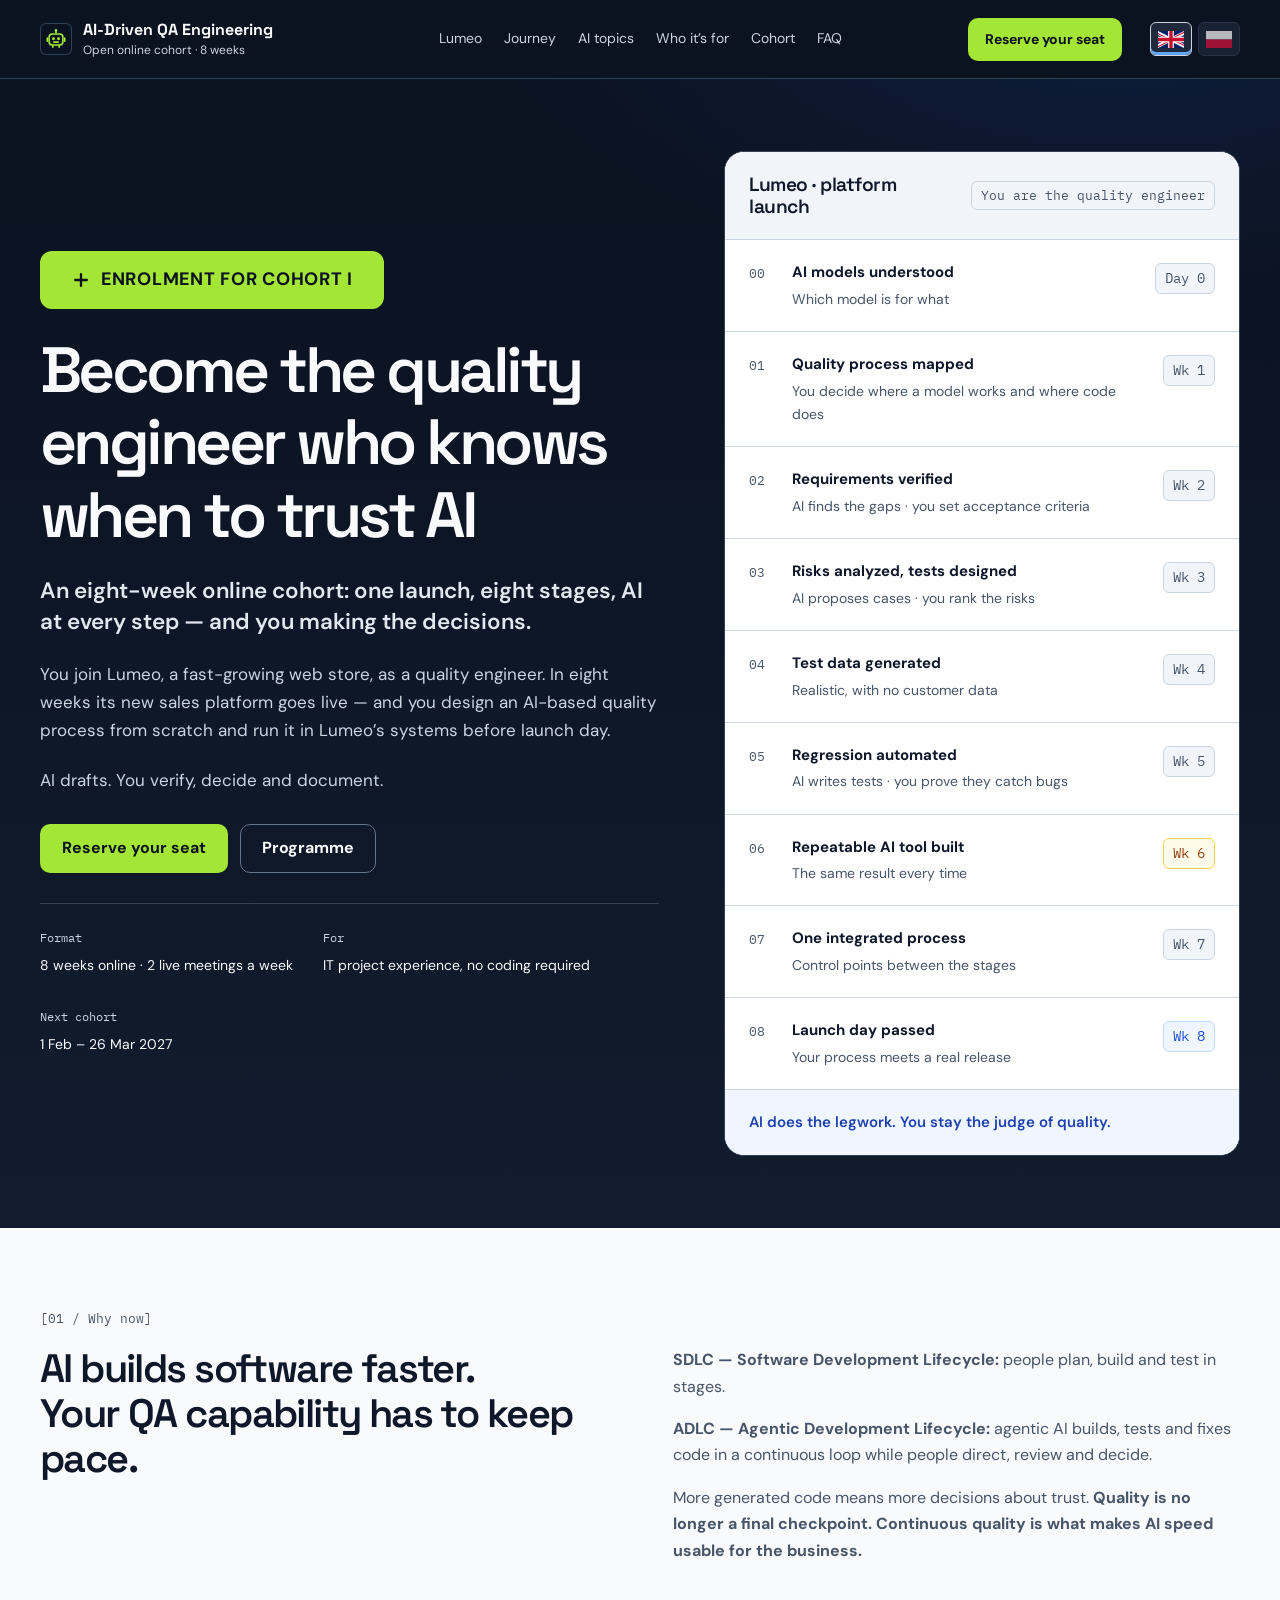
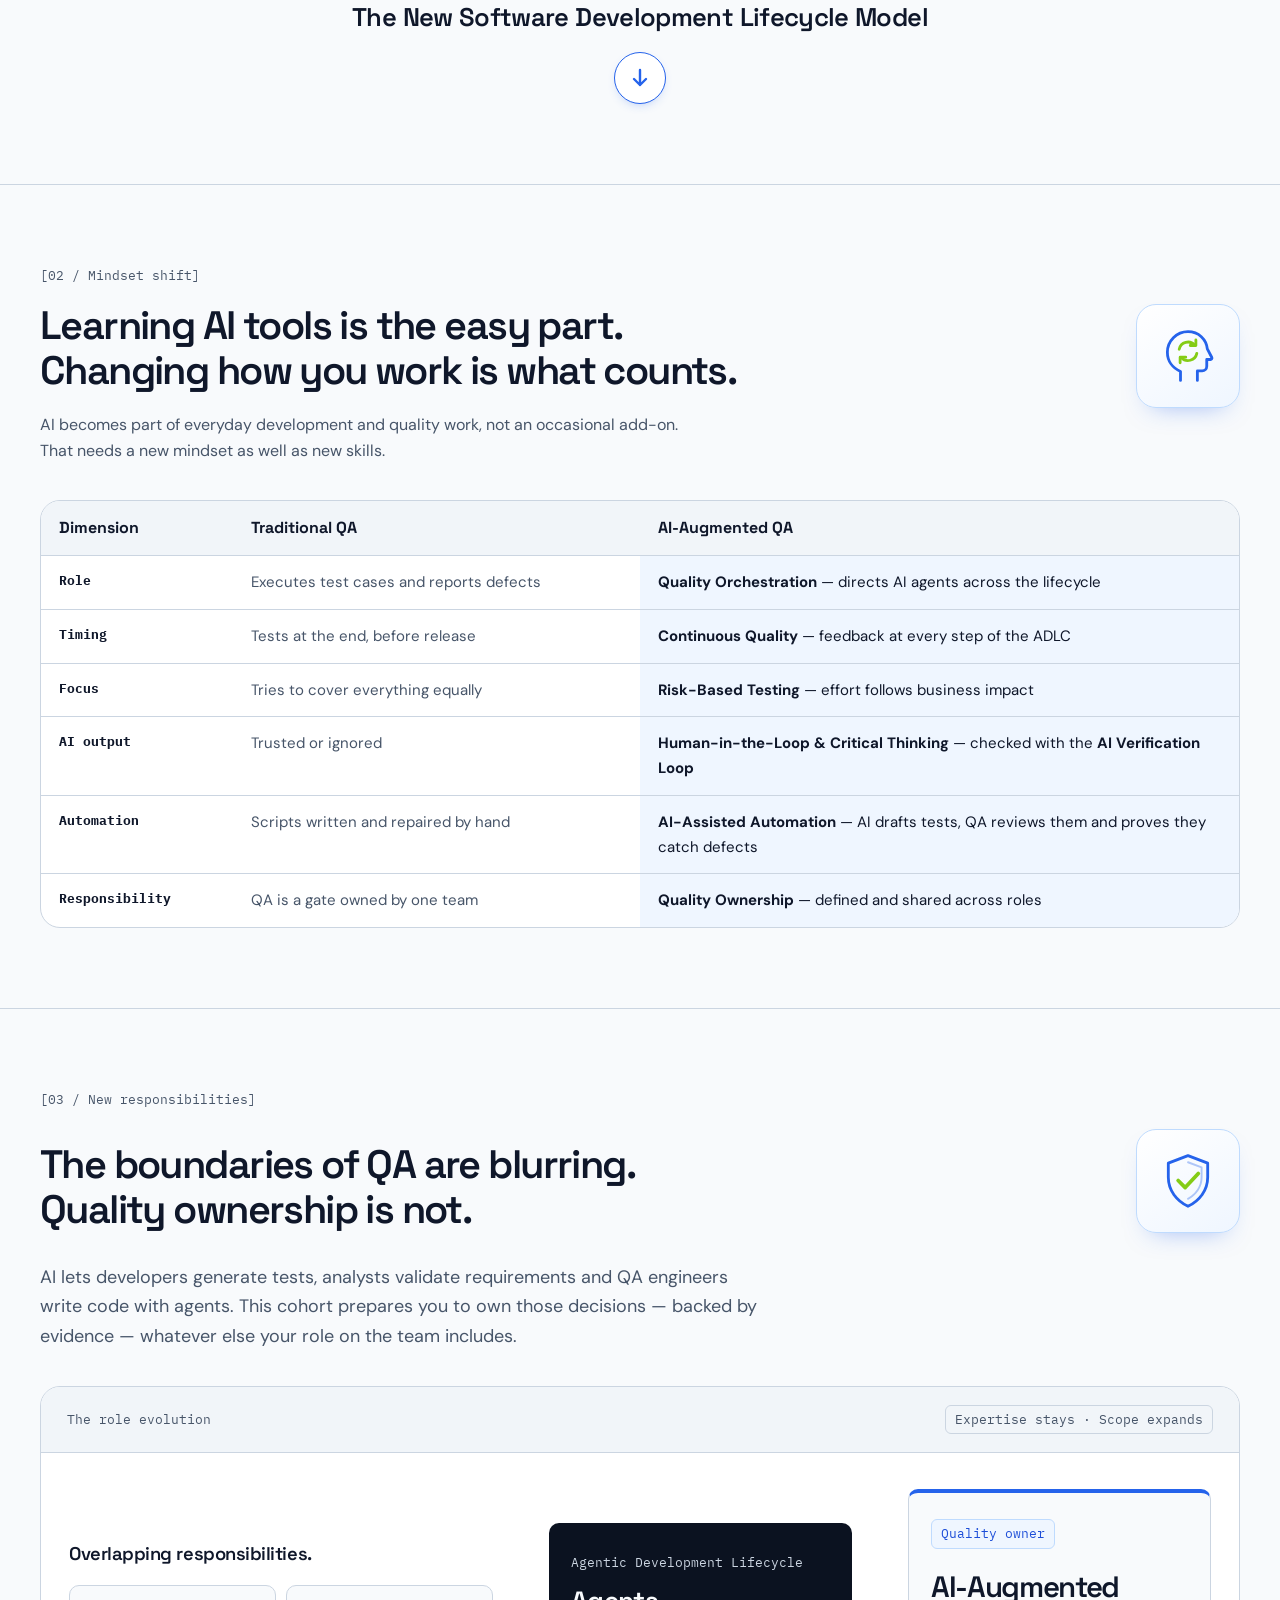
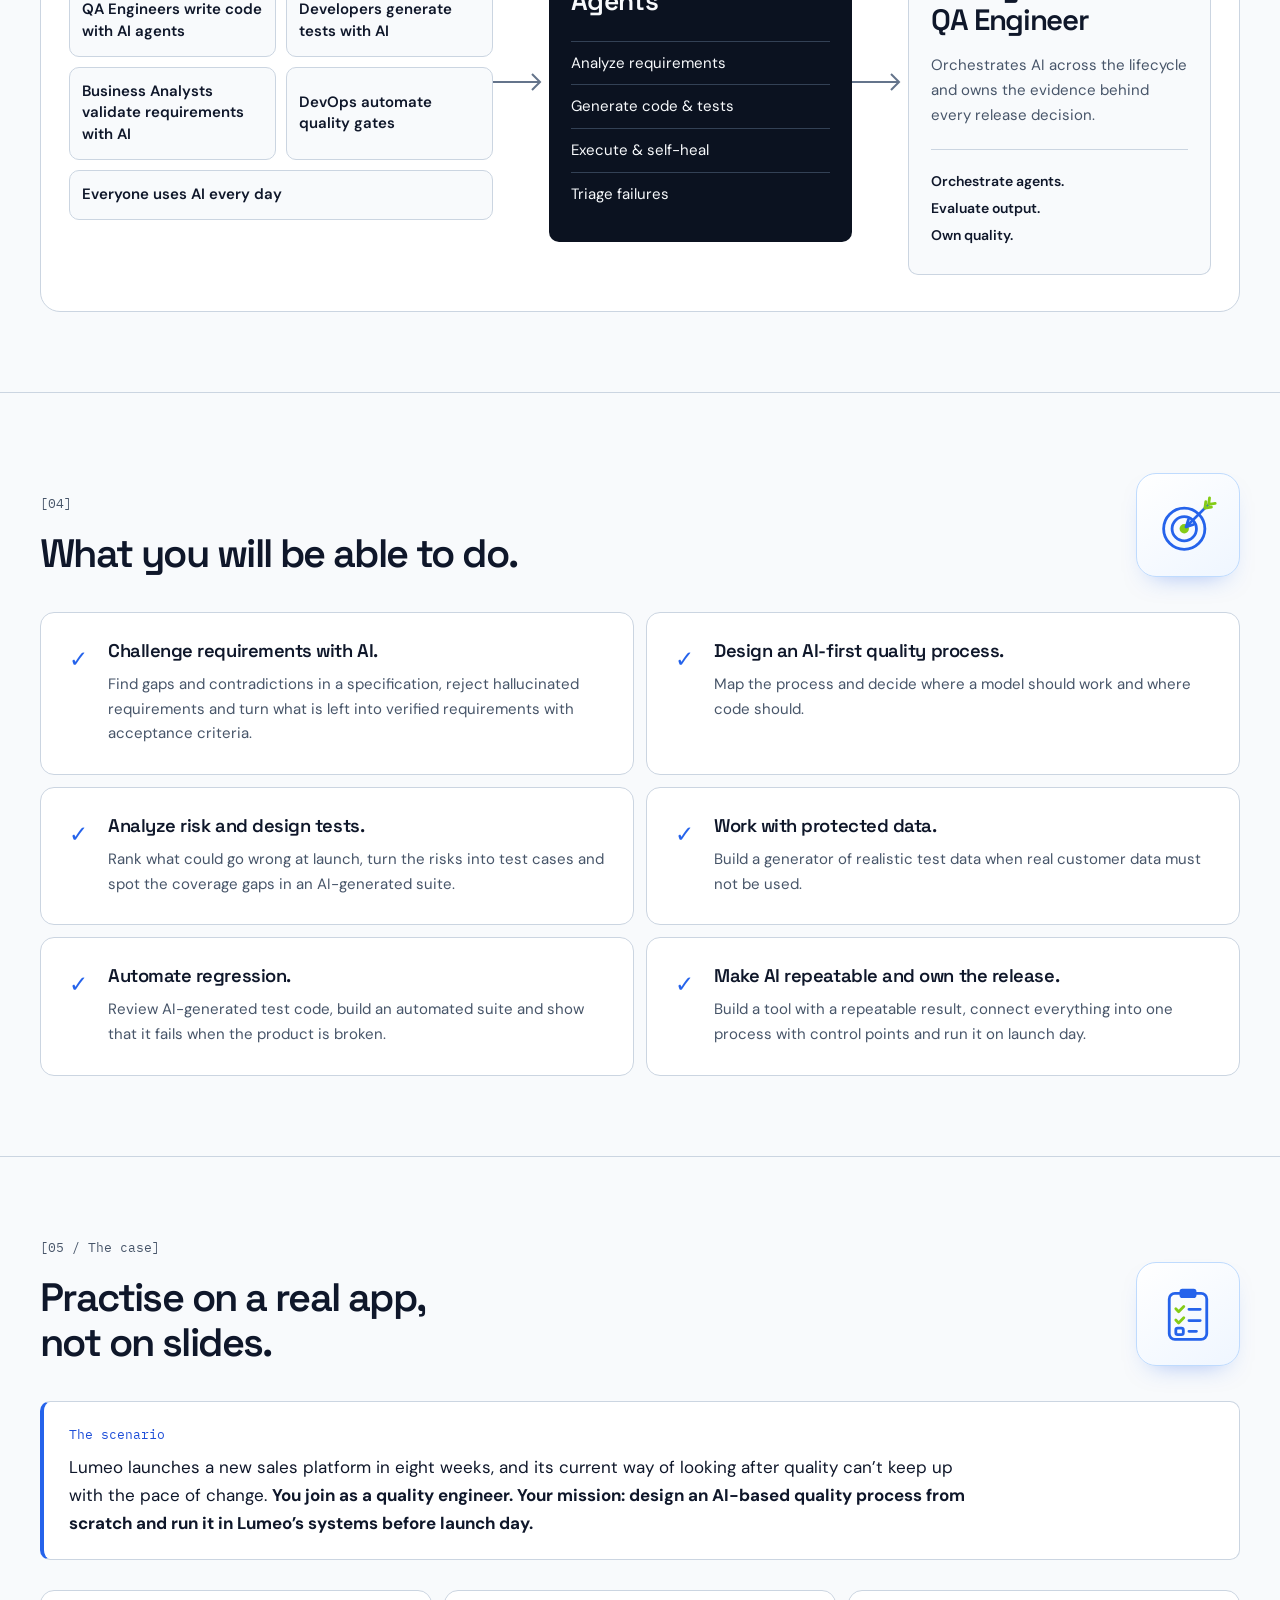
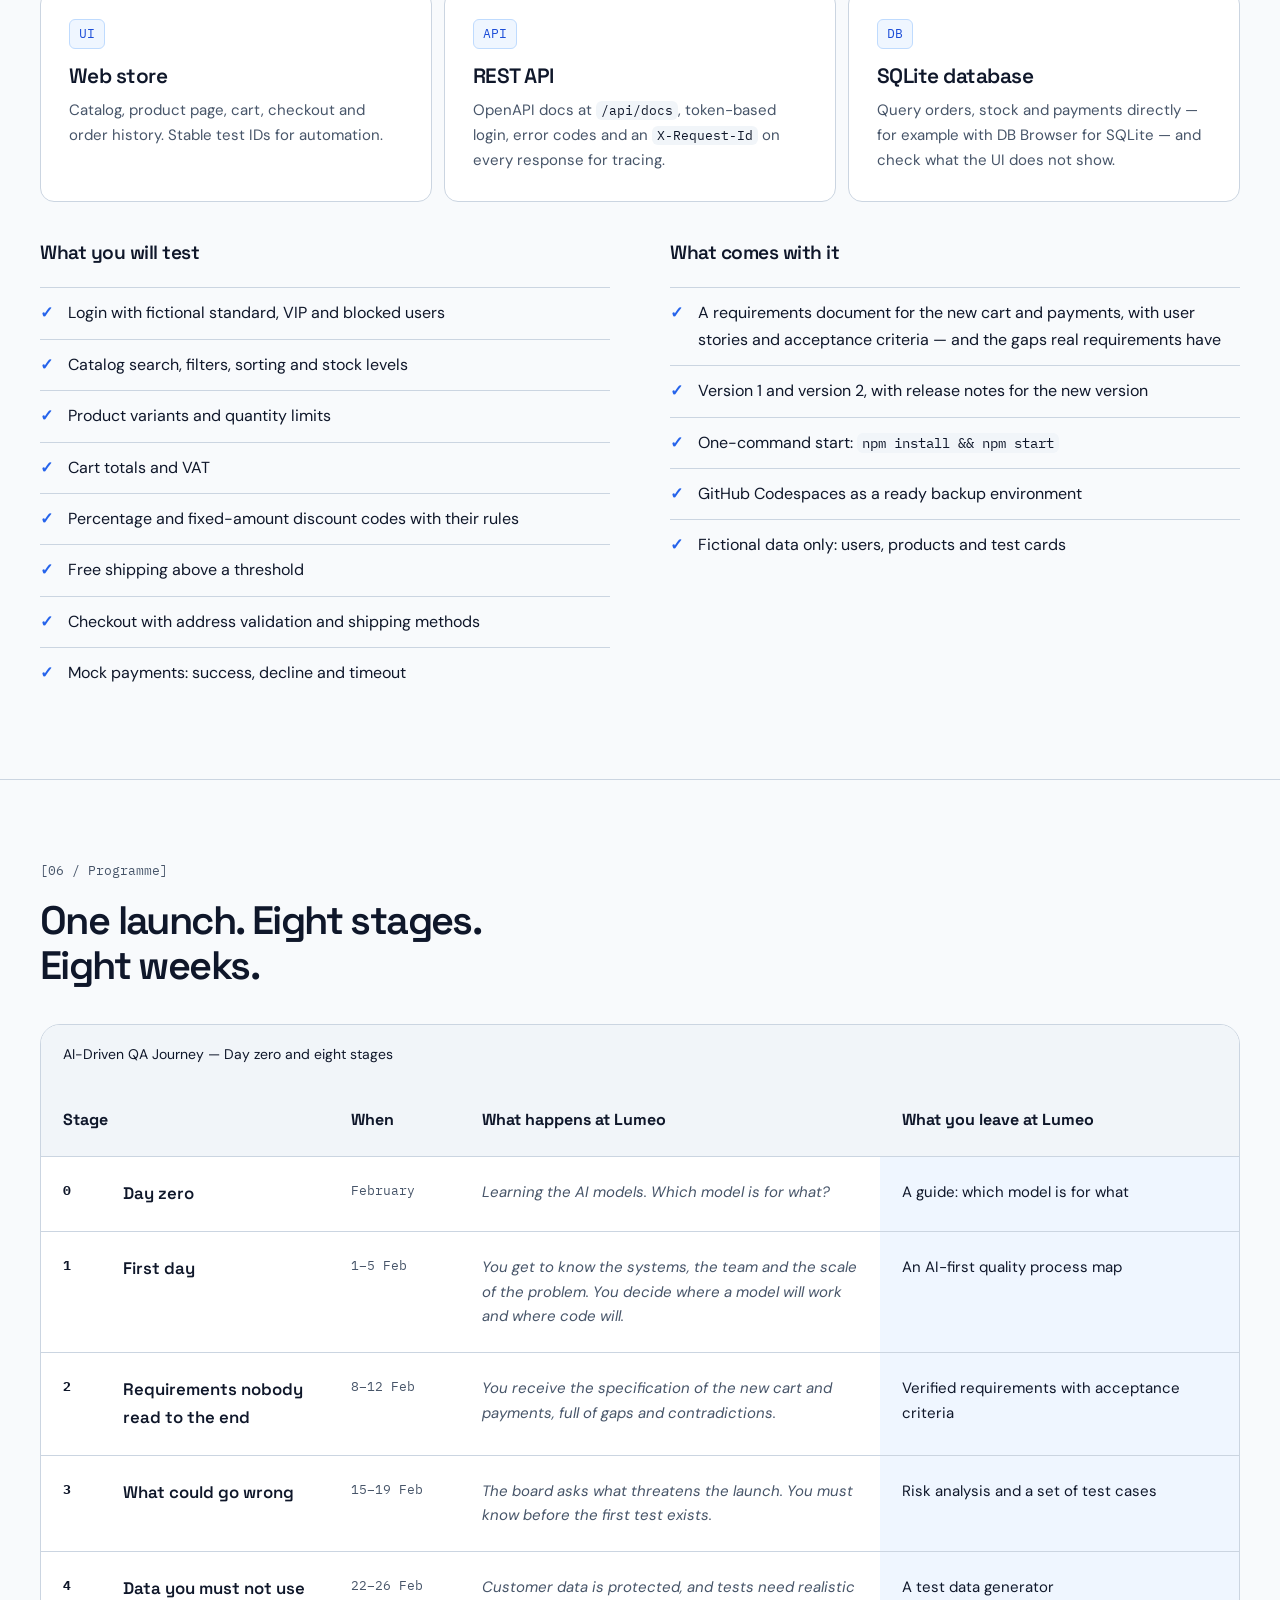
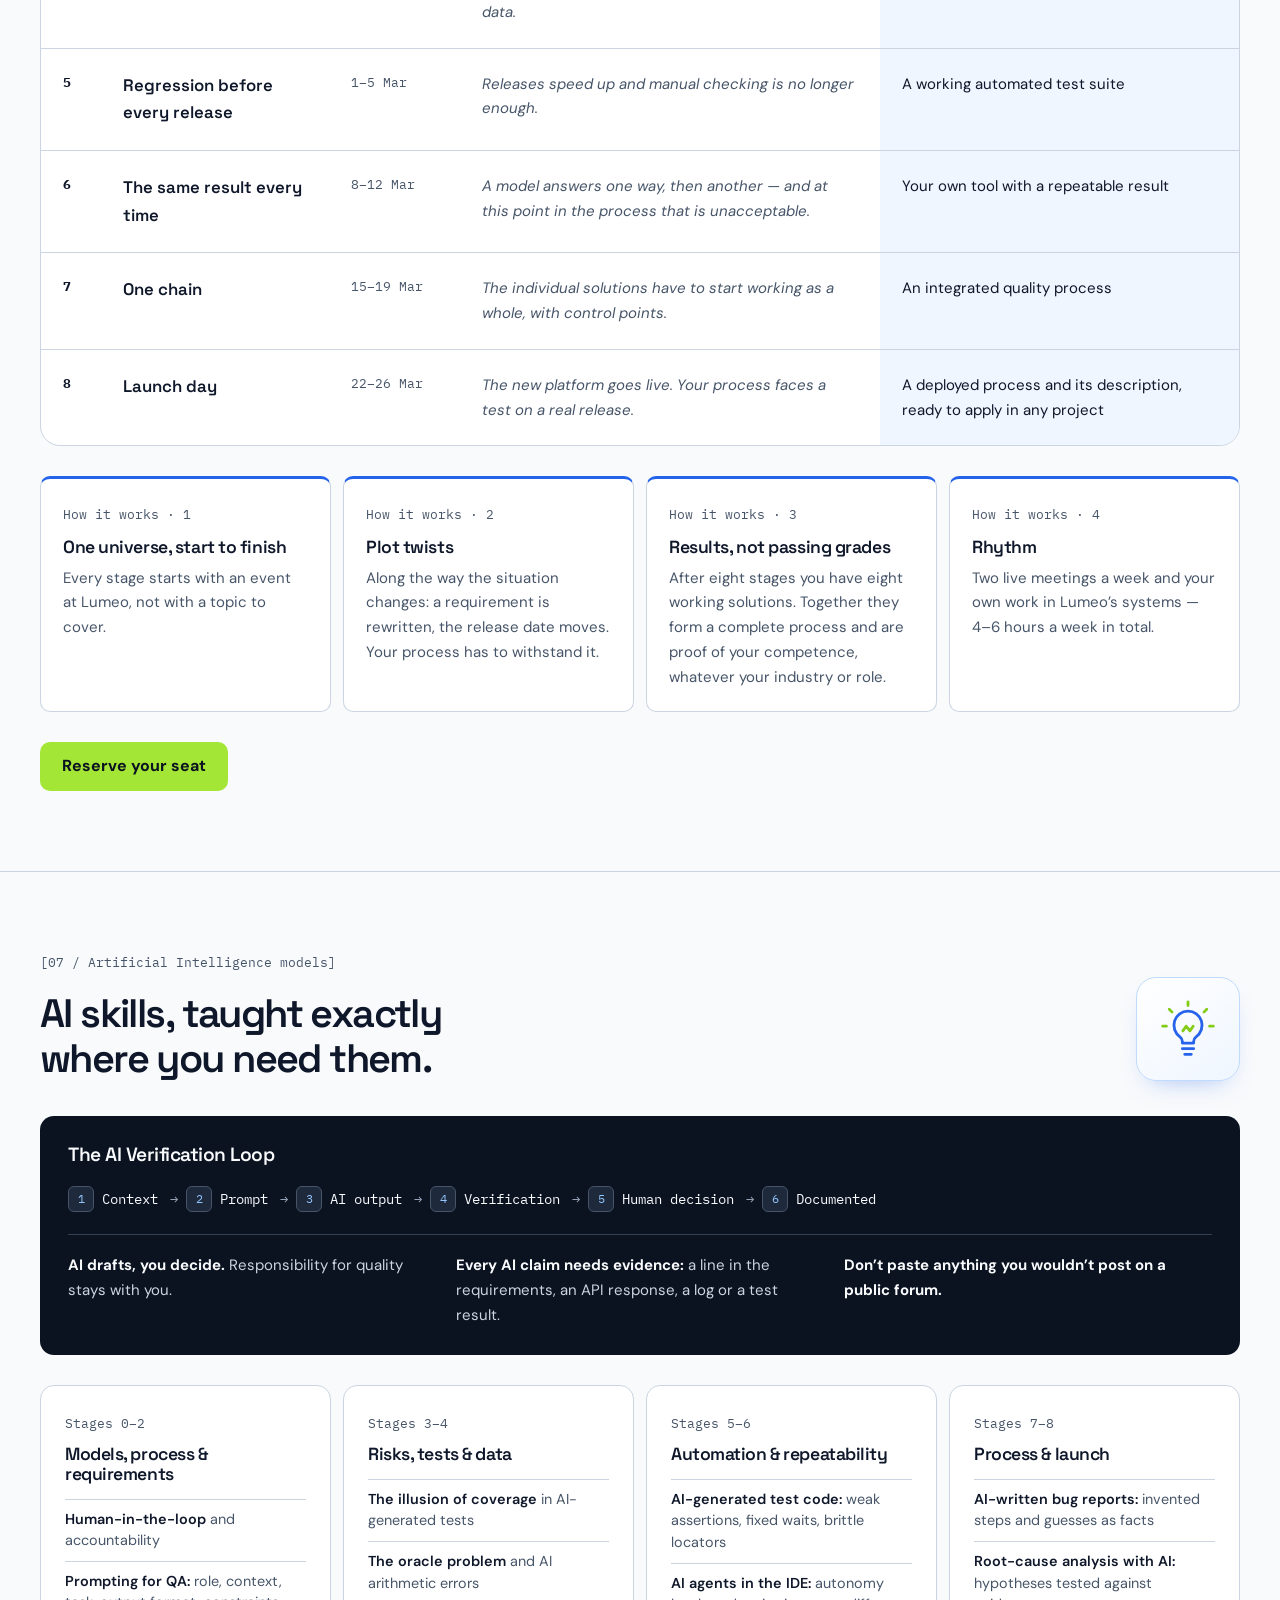
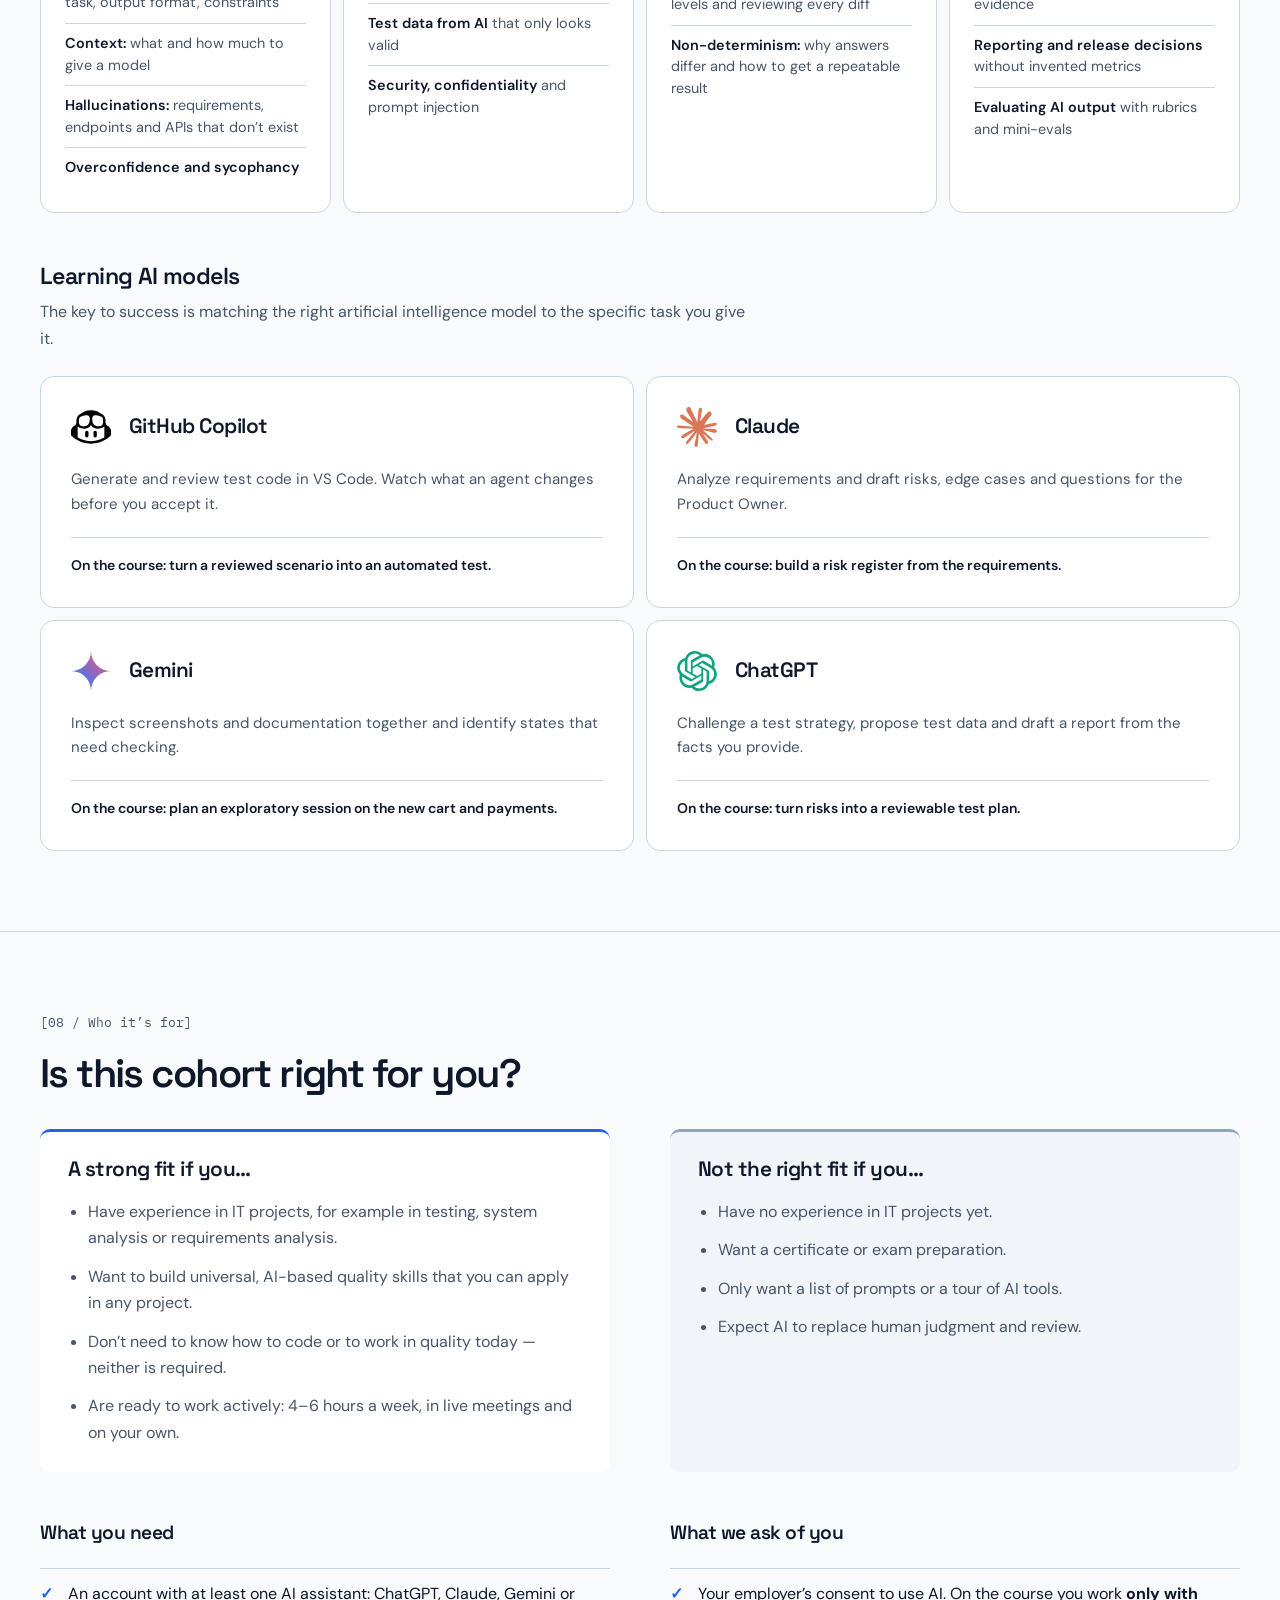
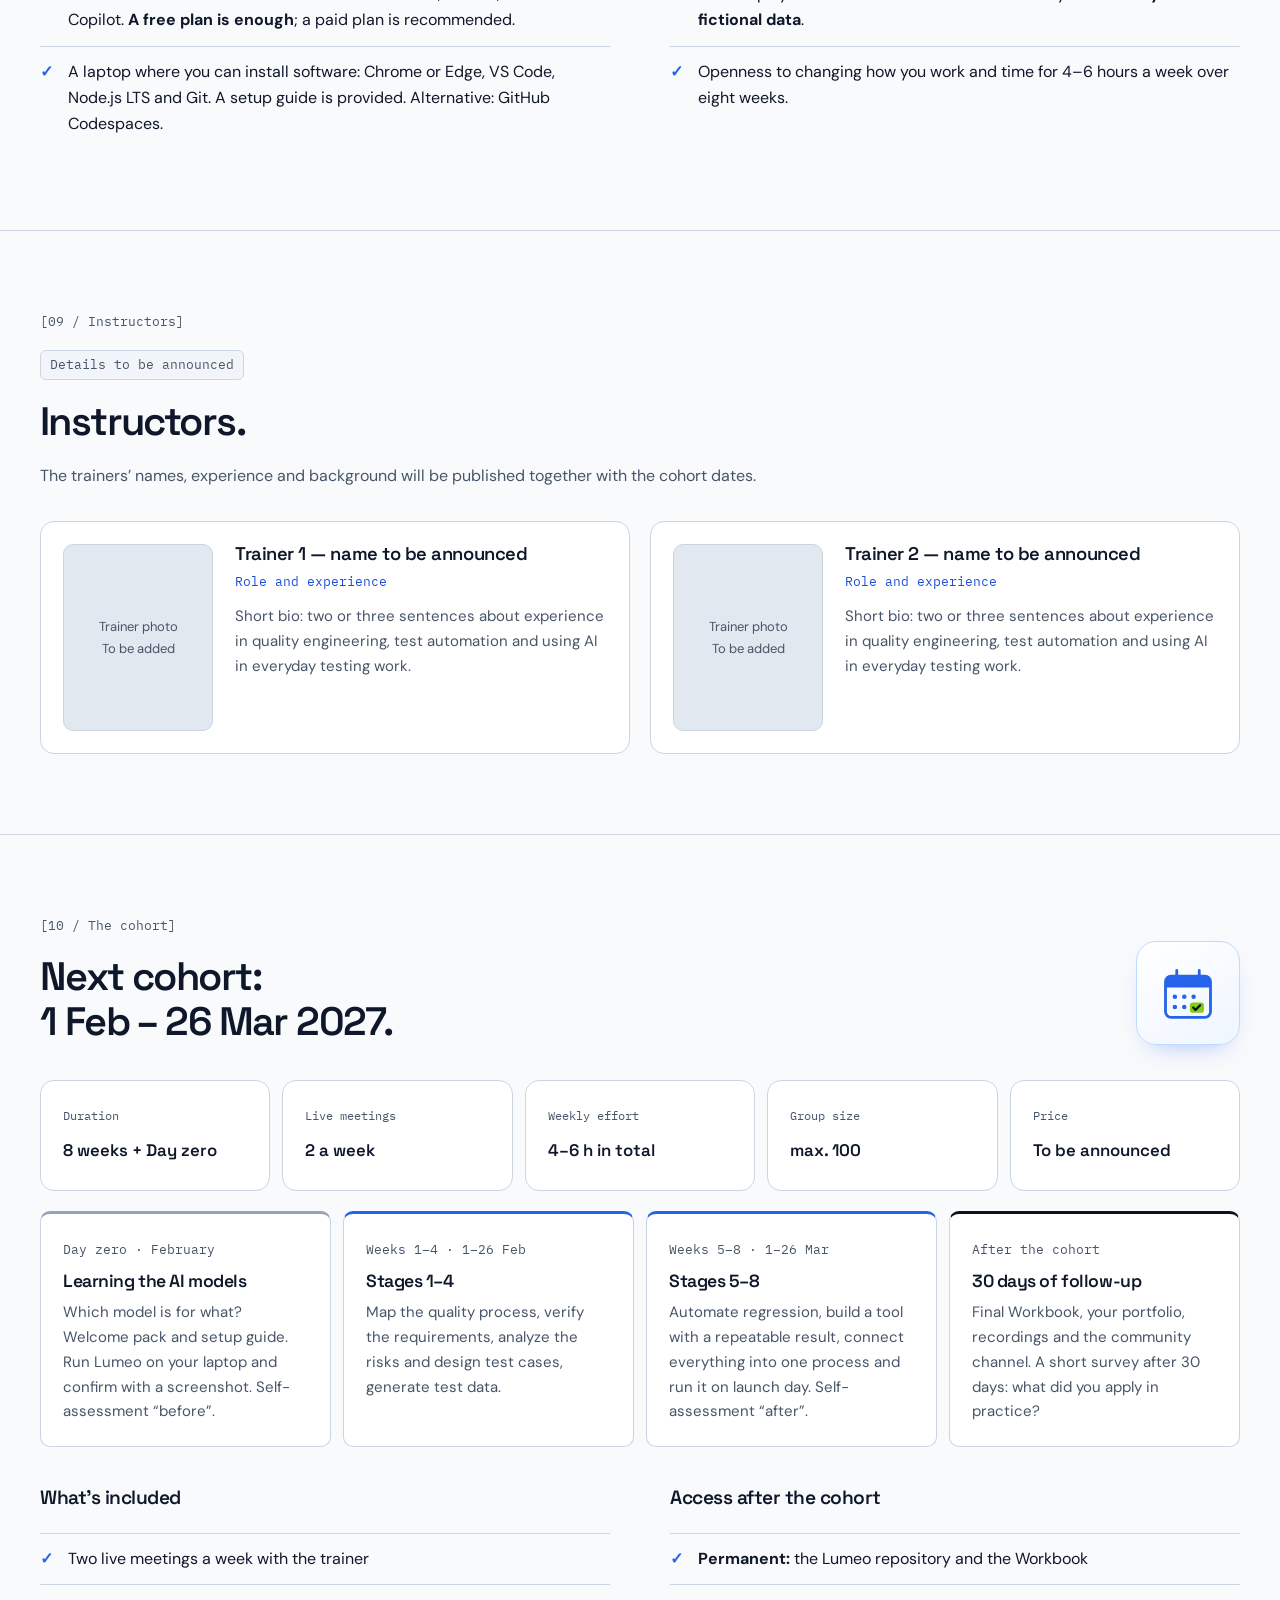
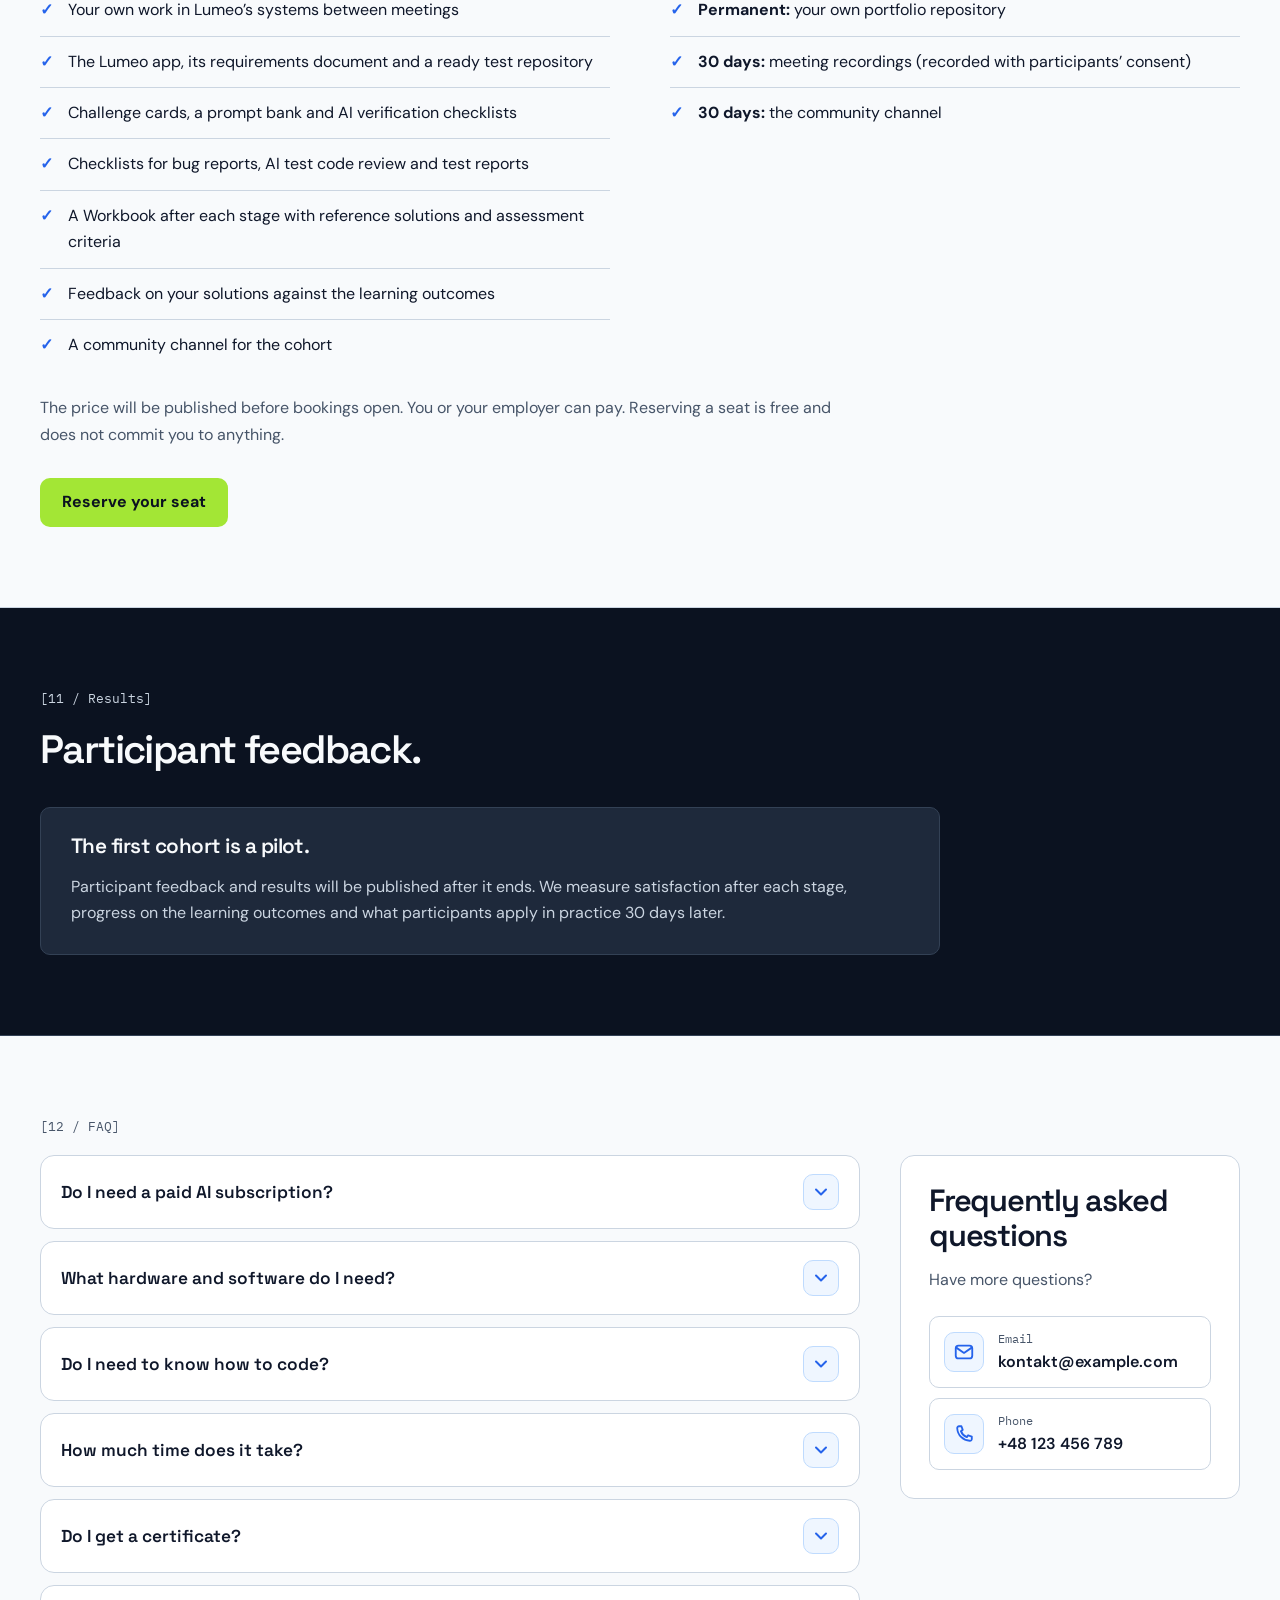
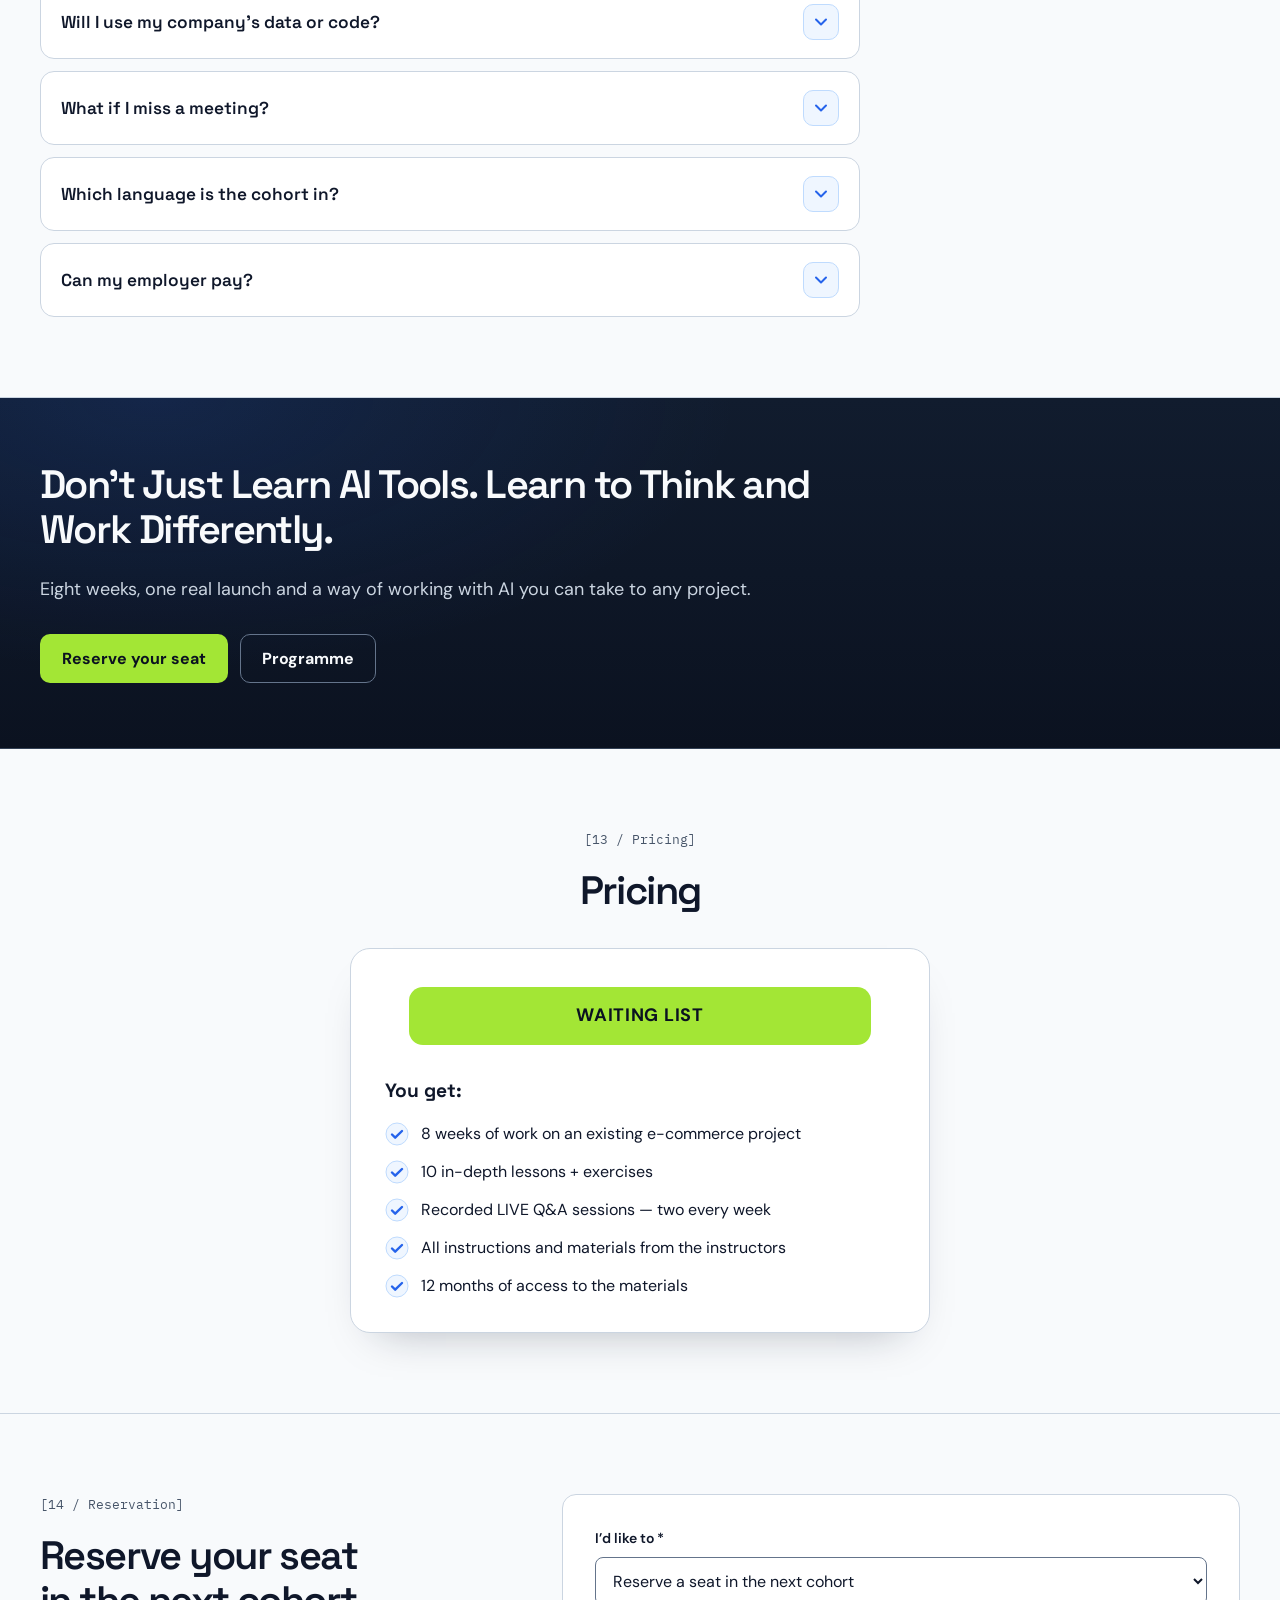
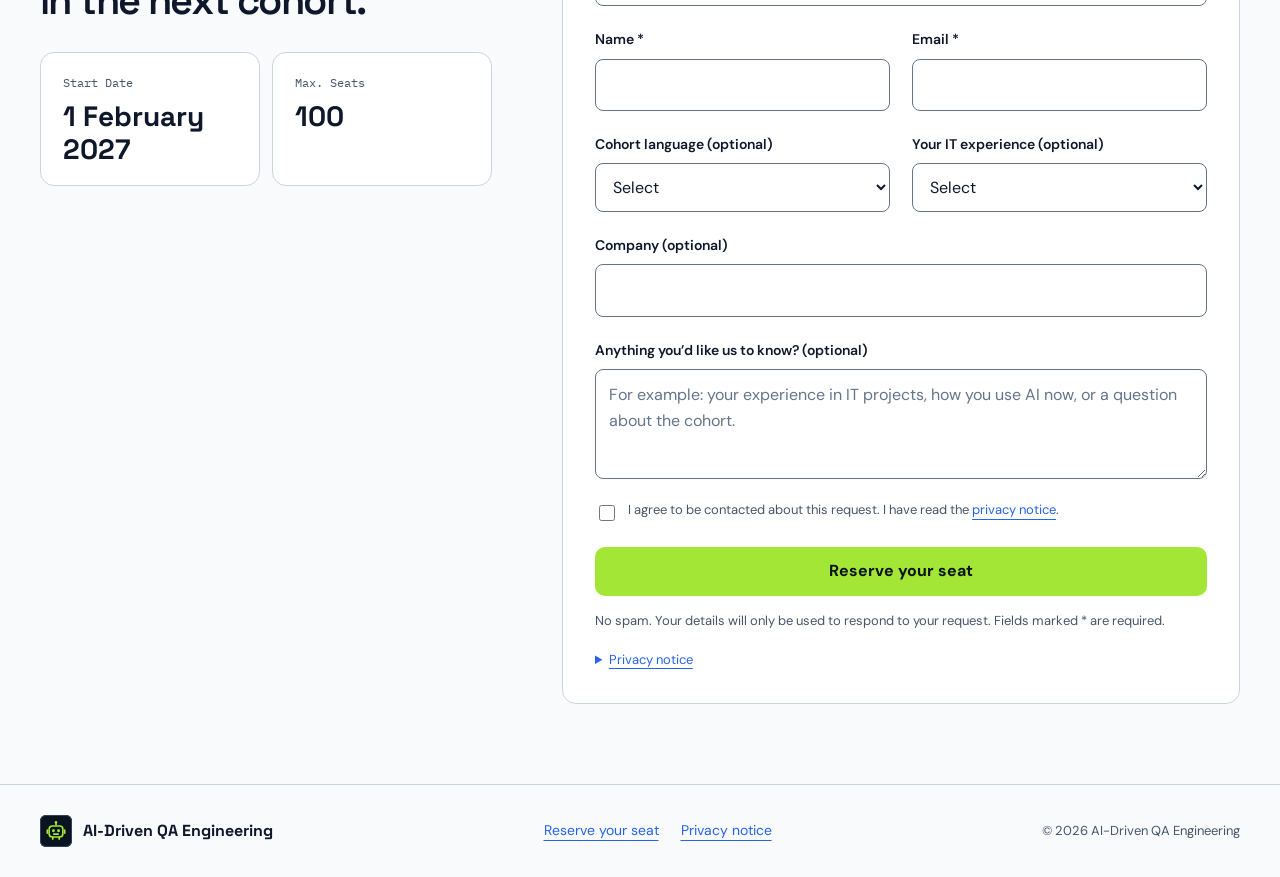
==== commit 76dcc99c: "Move pricing section directly before reservation Pricing now sits right above the reservation form; " ====
--- a/index.html
+++ b/index.html
@@ -94,13 +94,13 @@
 <section class="section" id="lumeo" aria-labelledby="lumeo-title"><div class="wrap"><div class="section-head"><div><span data-i18n="lumeo.01" class="section-id">05 / The case</span><h2 data-i18n="lumeo.02" id="lumeo-title">Practise on a real app,<br>not on slides.</h2></div><div class="head-icon" aria-hidden="true"><svg viewBox="0 0 64 64" focusable="false"><rect x="12" y="10" width="40" height="49" rx="6" fill="none" stroke="currentColor" stroke-width="3" stroke-linecap="round" stroke-linejoin="round"/><rect x="23" y="5" width="18" height="10" rx="3" fill="currentColor"/><path d="M19 26.5l3 3 5.5-5.5M19 38.5l3 3 5.5-5.5" fill="none" class="hi-accent-stroke" stroke-width="3" stroke-linecap="round" stroke-linejoin="round"/><rect x="19" y="47" width="8" height="7" rx="2" fill="none" stroke="currentColor" stroke-width="3" stroke-linecap="round" stroke-linejoin="round" stroke-width="2.5"/><path d="M33 27h12M33 39h12M33 50.5h8" fill="none" stroke="currentColor" stroke-width="3" stroke-linecap="round" stroke-linejoin="round"/></svg></div></div><aside class="scenario"><span data-i18n="lumeo.04" class="label">The scenario</span><p data-i18n="lumeo.05">Lumeo launches a new sales platform in eight weeks, and its current way of looking after quality can’t keep up with the pace of change. <strong>You join as a quality engineer. Your mission: design an AI-based quality process from scratch and run it in Lumeo’s systems before launch day.</strong></p></aside><div class="layers"><article class="layer"><span data-i18n="lumeo.06" class="badge good">UI</span><h3 data-i18n="lumeo.07">Web store</h3><p data-i18n="lumeo.08">Catalog, product page, cart, checkout and order history. Stable test IDs for automation.</p></article><article class="layer"><span data-i18n="lumeo.09" class="badge good">API</span><h3 data-i18n="lumeo.10">REST API</h3><p data-i18n="lumeo.11">OpenAPI docs at <code>/api/docs</code>, token-based login, error codes and an <code>X-Request-Id</code> on every response for tracing.</p></article><article class="layer"><span data-i18n="lumeo.12" class="badge good">DB</span><h3 data-i18n="lumeo.13">SQLite database</h3><p data-i18n="lumeo.14">Query orders, stock and payments directly — for example with DB Browser for SQLite — and check what the UI does not show.</p></article></div><div class="split app-detail"><div><h3 data-i18n="lumeo.15">What you will test</h3><ul class="credential-elements"><li data-i18n="lumeo.16">Login with fictional standard, VIP and blocked users</li><li data-i18n="lumeo.17">Catalog search, filters, sorting and stock levels</li><li data-i18n="lumeo.18">Product variants and quantity limits</li><li data-i18n="lumeo.19">Cart totals and VAT</li><li data-i18n="lumeo.20">Percentage and fixed-amount discount codes with their rules</li><li data-i18n="lumeo.21">Free shipping above a threshold</li><li data-i18n="lumeo.22">Checkout with address validation and shipping methods</li><li data-i18n="lumeo.23">Mock payments: success, decline and timeout</li></ul></div><div><h3 data-i18n="lumeo.24">What comes with it</h3><ul class="credential-elements"><li data-i18n="lumeo.25">A requirements document for the new cart and payments, with user stories and acceptance criteria — and the gaps real requirements have</li><li data-i18n="lumeo.26">Version 1 and version 2, with release notes for the new version</li><li data-i18n="lumeo.27">One-command start: <code>npm install &amp;&amp; npm start</code></li><li data-i18n="lumeo.28">GitHub Codespaces as a ready backup environment</li><li data-i18n="lumeo.29">Fictional data only: users, products and test cards</li></ul></div></div></div></section>
 <section class="section" id="approach" aria-labelledby="approach-title"><div class="wrap"><div class="section-head"><div><span data-i18n="journey.01" class="section-id">06 / Programme</span><h2 data-i18n="journey.02" id="approach-title">One launch. Eight stages.<br>Eight weeks.</h2></div></div><div data-i18n-attr="aria-label:journey.59" class="table-scroll" tabindex="0" role="region" aria-label="Scrollable AI-Driven QA Journey stages"><table class="journey-table"><caption data-i18n="journey.04">AI-Driven QA Journey — Day zero and eight stages</caption><thead><tr><th data-i18n="journey.05" scope="col" colspan="2">Stage</th><th data-i18n="journey.06" scope="col">When</th><th data-i18n="journey.07" scope="col">What happens at Lumeo</th><th data-i18n="journey.08" scope="col">What you leave at Lumeo</th></tr></thead><tbody><tr><th scope="row">0</th><td data-i18n="journey.09">Day zero</td><td data-i18n="journey.10">February</td><td data-i18n="journey.11">Learning the AI models. Which model is for what?</td><td data-i18n="journey.12">A guide: which model is for what</td></tr><tr><th scope="row">1</th><td data-i18n="journey.13">First day</td><td data-i18n="journey.14">1–5 Feb</td><td data-i18n="journey.15">You get to know the systems, the team and the scale of the problem. You decide where a model will work and where code will.</td><td data-i18n="journey.16">An AI-first quality process map</td></tr><tr><th scope="row">2</th><td data-i18n="journey.17">Requirements nobody read to the end</td><td data-i18n="journey.18">8–12 Feb</td><td data-i18n="journey.19">You receive the specification of the new cart and payments, full of gaps and contradictions.</td><td data-i18n="journey.20">Verified requirements with acceptance criteria</td></tr><tr><th scope="row">3</th><td data-i18n="journey.21">What could go wrong</td><td data-i18n="journey.22">15–19 Feb</td><td data-i18n="journey.23">The board asks what threatens the launch. You must know before the first test exists.</td><td data-i18n="journey.24">Risk analysis and a set of test cases</td></tr><tr><th scope="row">4</th><td data-i18n="journey.25">Data you must not use</td><td data-i18n="journey.26">22–26 Feb</td><td data-i18n="journey.27">Customer data is protected, and tests need realistic data.</td><td data-i18n="journey.28">A test data generator</td></tr><tr><th scope="row">5</th><td data-i18n="journey.29">Regression before every release</td><td data-i18n="journey.30">1–5 Mar</td><td data-i18n="journey.31">Releases speed up and manual checking is no longer enough.</td><td data-i18n="journey.32">A working automated test suite</td></tr><tr><th scope="row">6</th><td data-i18n="journey.33">The same result every time</td><td data-i18n="journey.34">8–12 Mar</td><td data-i18n="journey.35">A model answers one way, then another — and at this point in the process that is unacceptable.</td><td data-i18n="journey.36">Your own tool with a repeatable result</td></tr><tr><th scope="row">7</th><td data-i18n="journey.37">One chain</td><td data-i18n="journey.38">15–19 Mar</td><td data-i18n="journey.39">The individual solutions have to start working as a whole, with control points.</td><td data-i18n="journey.40">An integrated quality process</td></tr><tr><th scope="row">8</th><td data-i18n="journey.41">Launch day</td><td data-i18n="journey.42">22–26 Mar</td><td data-i18n="journey.43">The new platform goes live. Your process faces a test on a real release.</td><td data-i18n="journey.44">A deployed process and its description, ready to apply in any project</td></tr></tbody></table></div><ol class="sessions"><li><span data-i18n="journey.45" class="label">How it works · 1</span><h3 data-i18n="journey.46">One universe, start to finish</h3><p data-i18n="journey.47">Every stage starts with an event at Lumeo, not with a topic to cover.</p></li><li><span data-i18n="journey.48" class="label">How it works · 2</span><h3 data-i18n="journey.49">Plot twists</h3><p data-i18n="journey.50">Along the way the situation changes: a requirement is rewritten, the release date moves. Your process has to withstand it.</p></li><li><span data-i18n="journey.51" class="label">How it works · 3</span><h3 data-i18n="journey.52">Results, not passing grades</h3><p data-i18n="journey.53">After eight stages you have eight working solutions. Together they form a complete process and are proof of your competence, whatever your industry or role.</p></li><li><span data-i18n="journey.54" class="label">How it works · 4</span><h3 data-i18n="journey.55">Rhythm</h3><p data-i18n="journey.56">Two live meetings a week and your own work in Lumeo’s systems — 4–6 hours a week in total.</p></li></ol><div class="button-row"><a data-i18n="journey.58" class="btn" href="#contact" data-inquiry="seat">Reserve your seat</a></div></div></section>
 <section class="section" id="ai-topics" aria-labelledby="ai-topics-title"><div class="wrap"><div class="section-head"><div><span data-i18n="topics.01" class="section-id">07 / Artificial Intelligence models</span><h2 data-i18n="topics.02" id="ai-topics-title">AI skills, taught exactly<br>where you need them.</h2></div><div class="head-icon" aria-hidden="true"><svg viewBox="0 0 64 64" focusable="false"><path d="M32 13a15 15 0 0 0-8.6 27.3c1.7 1.3 2.6 3 2.6 5V47h12v-1.7c0-2 .9-3.7 2.6-5A15 15 0 0 0 32 13z" fill="none" stroke="currentColor" stroke-width="3" stroke-linecap="round" stroke-linejoin="round"/><path d="M26 53h12M28.5 59h7" fill="none" stroke="currentColor" stroke-width="3" stroke-linecap="round" stroke-linejoin="round"/><path d="M26.5 34l3.5-5 4 5 3.5-5" fill="none" class="hi-accent-stroke" stroke-width="3" stroke-linecap="round" stroke-linejoin="round"/><path d="M32 3v4M12 11l3 3M52 11l-3 3M5 29h4M55 29h4" fill="none" class="hi-accent-stroke" stroke-width="3" stroke-linecap="round"/></svg></div></div><div class="loop-panel"><h3 data-i18n="topics.04">The AI Verification Loop</h3><ol data-i18n-attr="aria-label:topics.53" class="loop" aria-label="AI Verification Loop steps"><li data-i18n="topics.05">Context</li><li data-i18n="topics.06">Prompt</li><li data-i18n="topics.07">AI output</li><li data-i18n="topics.08">Verification</li><li data-i18n="topics.09">Human decision</li><li data-i18n="topics.10">Documented</li></ol><ul class="principles"><li data-i18n="topics.11"><strong>AI drafts, you decide.</strong> Responsibility for quality stays with you.</li><li data-i18n="topics.12"><strong>Every AI claim needs evidence:</strong> a line in the requirements, an API response, a log or a test result.</li><li><strong data-i18n="topics.13">Don’t paste anything you wouldn’t post on a public forum.</strong></li></ul></div><div class="topic-grid"><article class="topic-col"><span data-i18n="topics.14" class="label">Stages 0–2</span><h3 data-i18n="topics.15">Models, process &amp; requirements</h3><ul><li data-i18n="topics.16"><strong>Human-in-the-loop</strong> and accountability</li><li data-i18n="topics.17"><strong>Prompting for QA:</strong> role, context, task, output format, constraints</li><li data-i18n="topics.18"><strong>Context:</strong> what and how much to give a model</li><li data-i18n="topics.19"><strong>Hallucinations:</strong> requirements, endpoints and APIs that don’t exist</li><li><strong data-i18n="topics.20">Overconfidence and sycophancy</strong></li></ul></article><article class="topic-col"><span data-i18n="topics.21" class="label">Stages 3–4</span><h3 data-i18n="topics.22">Risks, tests &amp; data</h3><ul><li data-i18n="topics.23"><strong>The illusion of coverage</strong> in AI-generated tests</li><li data-i18n="topics.24"><strong>The oracle problem</strong> and AI arithmetic errors</li><li data-i18n="topics.25"><strong>Test data from AI</strong> that only looks valid</li><li data-i18n="topics.26"><strong>Security, confidentiality</strong> and prompt injection</li></ul></article><article class="topic-col"><span data-i18n="topics.27" class="label">Stages 5–6</span><h3 data-i18n="topics.28">Automation &amp; repeatability</h3><ul><li data-i18n="topics.29"><strong>AI-generated test code:</strong> weak assertions, fixed waits, brittle locators</li><li data-i18n="topics.30"><strong>AI agents in the IDE:</strong> autonomy levels and reviewing every diff</li><li data-i18n="topics.31"><strong>Non-determinism:</strong> why answers differ and how to get a repeatable result</li></ul></article><article class="topic-col"><span data-i18n="topics.32" class="label">Stages 7–8</span><h3 data-i18n="topics.33">Process &amp; launch</h3><ul><li data-i18n="topics.34"><strong>AI-written bug reports:</strong> invented steps and guesses as facts</li><li data-i18n="topics.35"><strong>Root-cause analysis with AI:</strong> hypotheses tested against evidence</li><li data-i18n="topics.36"><strong>Reporting and release decisions</strong> without invented metrics</li><li data-i18n="topics.37"><strong>Evaluating AI output</strong> with rubrics and mini-evals</li></ul></article></div><h3 data-i18n="topics.38" class="tools-heading">Learning AI models</h3><p data-i18n="topics.39" class="tools-intro">The key to success is matching the right artificial intelligence model to the specific task you give it.</p><div class="tools"><article class="tool"><div class="tool-title"><svg class="tool-logo" viewBox="0 0 24 24" role="img" data-i18n-attr="aria-label:topics.54" aria-label="GitHub Copilot logo" focusable="false"><path d="M23.922 16.997C23.061 18.492 18.063 22.02 12 22.02 5.937 22.02.939 18.492.078 16.997A.641.641 0 0 1 0 16.741v-2.869a.883.883 0 0 1 .053-.22c.372-.935 1.347-2.292 2.605-2.656.167-.429.414-1.055.644-1.517a10.098 10.098 0 0 1-.052-1.086c0-1.331.282-2.499 1.132-3.368.397-.406.89-.717 1.474-.952C7.255 2.937 9.248 1.98 11.978 1.98c2.731 0 4.767.957 6.166 2.093.584.235 1.077.546 1.474.952.85.869 1.132 2.037 1.132 3.368 0 .368-.014.733-.052 1.086.23.462.477 1.088.644 1.517 1.258.364 2.233 1.721 2.605 2.656a.841.841 0 0 1 .053.22v2.869a.641.641 0 0 1-.078.256Zm-11.75-5.992h-.344a4.359 4.359 0 0 1-.355.508c-.77.947-1.918 1.492-3.508 1.492-1.725 0-2.989-.359-3.782-1.259a2.137 2.137 0 0 1-.085-.104L4 11.746v6.585c1.435.779 4.514 2.179 8 2.179 3.486 0 6.565-1.4 8-2.179v-6.585l-.098-.104s-.033.045-.085.104c-.793.9-2.057 1.259-3.782 1.259-1.59 0-2.738-.545-3.508-1.492a4.359 4.359 0 0 1-.355-.508Zm2.328 3.25c.549 0 1 .451 1 1v2c0 .549-.451 1-1 1-.549 0-1-.451-1-1v-2c0-.549.451-1 1-1Zm-5 0c.549 0 1 .451 1 1v2c0 .549-.451 1-1 1-.549 0-1-.451-1-1v-2c0-.549.451-1 1-1Zm3.313-6.185c.136 1.057.403 1.913.878 2.497.442.544 1.134.938 2.344.938 1.573 0 2.292-.337 2.657-.751.384-.435.558-1.15.558-2.361 0-1.14-.243-1.847-.705-2.319-.477-.488-1.319-.862-2.824-1.025-1.487-.161-2.192.138-2.533.529-.269.307-.437.808-.438 1.578v.021c0 .265.021.562.063.893Zm-1.626 0c.042-.331.063-.628.063-.894v-.02c-.001-.77-.169-1.271-.438-1.578-.341-.391-1.046-.69-2.533-.529-1.505.163-2.347.537-2.824 1.025-.462.472-.705 1.179-.705 2.319 0 1.211.175 1.926.558 2.361.365.414 1.084.751 2.657.751 1.21 0 1.902-.394 2.344-.938.475-.584.742-1.44.878-2.497Z" fill="#000000"/></svg><h3 data-i18n="topics.40">GitHub Copilot</h3></div><p data-i18n="topics.41">Generate and review test code in VS Code. Watch what an agent changes before you accept it.</p><div data-i18n="topics.42" class="use">On the course: turn a reviewed scenario into an automated test.</div></article><article class="tool"><div class="tool-title"><svg class="tool-logo" viewBox="0 0 24 24" role="img" data-i18n-attr="aria-label:topics.55" aria-label="Claude logo" focusable="false"><path d="m4.7144 15.9555 4.7174-2.6471.079-.2307-.079-.1275h-.2307l-.7893-.0486-2.6956-.0729-2.3375-.0971-2.2646-.1214-.5707-.1215-.5343-.7042.0546-.3522.4797-.3218.686.0608 1.5179.1032 2.2767.1578 1.6514.0972 2.4468.255h.3886l.0546-.1579-.1336-.0971-.1032-.0972L6.973 9.8356l-2.55-1.6879-1.3356-.9714-.7225-.4918-.3643-.4614-.1578-1.0078.6557-.7225.8803.0607.2246.0607.8925.686 1.9064 1.4754 2.4893 1.8336.3643.3035.1457-.1032.0182-.0728-.164-.2733-1.3539-2.4467-1.445-2.4893-.6435-1.032-.17-.6194c-.0607-.255-.1032-.4674-.1032-.7285L6.287.1335 6.6997 0l.9957.1336.419.3642.6192 1.4147 1.0018 2.2282 1.5543 3.0296.4553.8985.2429.8318.091.255h.1579v-.1457l.1275-1.706.2368-2.0947.2307-2.6957.0789-.7589.3764-.9107.7468-.4918.5828.2793.4797.686-.0668.4433-.2853 1.8517-.5586 2.9021-.3643 1.9429h.2125l.2429-.2429.9835-1.3053 1.6514-2.0643.7286-.8196.85-.9046.5464-.4311h1.0321l.759 1.1293-.34 1.1657-1.0625 1.3478-.8804 1.1414-1.2628 1.7-.7893 1.36.0729.1093.1882-.0183 2.8535-.607 1.5421-.2794 1.8396-.3157.8318.3886.091.3946-.3278.8075-1.967.4857-2.3072.4614-3.4364.8136-.0425.0304.0486.0607 1.5482.1457.6618.0364h1.621l3.0175.2247.7892.522.4736.6376-.079.4857-1.2142.6193-1.6393-.3886-3.825-.9107-1.3113-.3279h-.1822v.1093l1.0929 1.0686 2.0035 1.8092 2.5075 2.3314.1275.5768-.3218.4554-.34-.0486-2.2039-1.6575-.85-.7468-1.9246-1.621h-.1275v.17l.4432.6496 2.3436 3.5214.1214 1.0807-.17.3521-.6071.2125-.6679-.1214-1.3721-1.9246L14.38 17.959l-1.1414-1.9428-.1397.079-.674 7.2552-.3156.3703-.7286.2793-.6071-.4614-.3218-.7468.3218-1.4753.3886-1.9246.3157-1.53.2853-1.9004.17-.6314-.0121-.0425-.1397.0182-1.4328 1.9672-2.1796 2.9446-1.7243 1.8456-.4128.164-.7164-.3704.0667-.6618.4008-.5889 2.386-3.0357 1.4389-1.882.929-1.0868-.0062-.1579h-.0546l-6.3385 4.1164-1.1293.1457-.4857-.4554.0608-.7467.2307-.2429 1.9064-1.3114Z" fill="#D97757"/></svg><h3 data-i18n="topics.43">Claude</h3></div><p data-i18n="topics.44">Analyze requirements and draft risks, edge cases and questions for the Product Owner.</p><div data-i18n="topics.45" class="use">On the course: build a risk register from the requirements.</div></article><article class="tool"><div class="tool-title"><svg class="tool-logo" viewBox="0 0 24 24" role="img" data-i18n-attr="aria-label:topics.56" aria-label="Google Gemini logo" focusable="false"><defs><linearGradient id="gemini-grad" x1="3" y1="21" x2="21" y2="3" gradientUnits="userSpaceOnUse"><stop offset="0" stop-color="#1C7DFF"/><stop offset=".52" stop-color="#9168C0"/><stop offset="1" stop-color="#D96570"/></linearGradient></defs><path d="M11.04 19.32Q12 21.51 12 24q0-2.49.93-4.68.96-2.19 2.58-3.81t3.81-2.55Q21.51 12 24 12q-2.49 0-4.68-.93a12.3 12.3 0 0 1-3.81-2.58 12.3 12.3 0 0 1-2.58-3.81Q12 2.49 12 0q0 2.49-.96 4.68-.93 2.19-2.55 3.81a12.3 12.3 0 0 1-3.81 2.58Q2.49 12 0 12q2.49 0 4.68.96 2.19.93 3.81 2.55t2.55 3.81" fill="url(#gemini-grad)"/></svg><h3 data-i18n="topics.46">Gemini</h3></div><p data-i18n="topics.47">Inspect screenshots and documentation together and identify states that need checking.</p><div data-i18n="topics.48" class="use">On the course: plan an exploratory session on the new cart and payments.</div></article><article class="tool"><div class="tool-title"><svg class="tool-logo" viewBox="0 0 24 24" role="img" data-i18n-attr="aria-label:topics.57" aria-label="OpenAI logo for ChatGPT" focusable="false"><path d="M22.2819 9.8211a5.9847 5.9847 0 0 0-.5157-4.9108 6.0462 6.0462 0 0 0-6.5098-2.9A6.0651 6.0651 0 0 0 4.9807 4.1818a5.9847 5.9847 0 0 0-3.9977 2.9 6.0462 6.0462 0 0 0 .7427 7.0966 5.98 5.98 0 0 0 .511 4.9107 6.051 6.051 0 0 0 6.5146 2.9001A5.9847 5.9847 0 0 0 13.2599 24a6.0557 6.0557 0 0 0 5.7718-4.2058 5.9894 5.9894 0 0 0 3.9977-2.9001 6.0557 6.0557 0 0 0-.7475-7.0729zm-9.022 12.6081a4.4755 4.4755 0 0 1-2.8764-1.0408l.1419-.0804 4.7783-2.7582a.7948.7948 0 0 0 .3927-.6813v-6.7369l2.02 1.1686a.071.071 0 0 1 .038.052v5.5826a4.504 4.504 0 0 1-4.4945 4.4944zm-9.6607-4.1254a4.4708 4.4708 0 0 1-.5346-3.0137l.142.0852 4.783 2.7582a.7712.7712 0 0 0 .7806 0l5.8428-3.3685v2.3324a.0804.0804 0 0 1-.0332.0615L9.74 19.9502a4.4992 4.4992 0 0 1-6.1408-1.6464zM2.3408 7.8956a4.485 4.485 0 0 1 2.3655-1.9728V11.6a.7664.7664 0 0 0 .3879.6765l5.8144 3.3543-2.0201 1.1685a.0757.0757 0 0 1-.071 0l-4.8303-2.7865A4.504 4.504 0 0 1 2.3408 7.872zm16.5963 3.8558L13.1038 8.364 15.1192 7.2a.0757.0757 0 0 1 .071 0l4.8303 2.7913a4.4944 4.4944 0 0 1-.6765 8.1042v-5.6772a.79.79 0 0 0-.407-.667zm2.0107-3.0231l-.142-.0852-4.7735-2.7818a.7759.7759 0 0 0-.7854 0L9.409 9.2297V6.8974a.0662.0662 0 0 1 .0284-.0615l4.8303-2.7866a4.4992 4.4992 0 0 1 6.6802 4.66zM8.3065 12.863l-2.02-1.1638a.0804.0804 0 0 1-.038-.0567V6.0742a4.4992 4.4992 0 0 1 7.3757-3.4537l-.142.0805L8.704 5.459a.7948.7948 0 0 0-.3927.6813zm1.0976-2.3654l2.602-1.4998 2.6069 1.4998v2.9994l-2.5974 1.4997-2.6067-1.4997Z" fill="#10A37F"/></svg><h3 data-i18n="topics.49">ChatGPT</h3></div><p data-i18n="topics.50">Challenge a test strategy, propose test data and draft a report from the facts you provide.</p><div data-i18n="topics.51" class="use">On the course: turn risks into a reviewable test plan.</div></article></div></div></section>
-<section class="section" id="pricing" aria-labelledby="pricing-title"><div class="wrap"><div class="pricing-head"><span data-i18n="pricing.01" class="section-id">08 / Pricing</span><h2 data-i18n="pricing.02" id="pricing-title">Pricing</h2></div><div class="pricing-card"><a class="btn btn-lg pricing-cta" href="#contact" data-inquiry="seat"><span data-i18n="pricing.03">Waiting list</span></a><p data-i18n="pricing.04" class="pricing-get">You get:</p><ul class="pricing-list"><li><svg class="pricing-check" viewBox="0 0 24 24" aria-hidden="true" focusable="false"><circle cx="12" cy="12" r="11" fill="var(--blue-50)" stroke="var(--blue-200)"/><path d="M7 12.5l3.2 3.2L17 9" fill="none" stroke="currentColor" stroke-width="2.4" stroke-linecap="round" stroke-linejoin="round"/></svg><span data-i18n="pricing.05">8 weeks of work on an existing e-commerce project</span></li><li><svg class="pricing-check" viewBox="0 0 24 24" aria-hidden="true" focusable="false"><circle cx="12" cy="12" r="11" fill="var(--blue-50)" stroke="var(--blue-200)"/><path d="M7 12.5l3.2 3.2L17 9" fill="none" stroke="currentColor" stroke-width="2.4" stroke-linecap="round" stroke-linejoin="round"/></svg><span data-i18n="pricing.06">10 in-depth lessons + exercises</span></li><li><svg class="pricing-check" viewBox="0 0 24 24" aria-hidden="true" focusable="false"><circle cx="12" cy="12" r="11" fill="var(--blue-50)" stroke="var(--blue-200)"/><path d="M7 12.5l3.2 3.2L17 9" fill="none" stroke="currentColor" stroke-width="2.4" stroke-linecap="round" stroke-linejoin="round"/></svg><span data-i18n="pricing.07">Recorded LIVE Q&amp;A sessions — two every week</span></li><li><svg class="pricing-check" viewBox="0 0 24 24" aria-hidden="true" focusable="false"><circle cx="12" cy="12" r="11" fill="var(--blue-50)" stroke="var(--blue-200)"/><path d="M7 12.5l3.2 3.2L17 9" fill="none" stroke="currentColor" stroke-width="2.4" stroke-linecap="round" stroke-linejoin="round"/></svg><span data-i18n="pricing.08">All instructions and materials from the instructors</span></li><li><svg class="pricing-check" viewBox="0 0 24 24" aria-hidden="true" focusable="false"><circle cx="12" cy="12" r="11" fill="var(--blue-50)" stroke="var(--blue-200)"/><path d="M7 12.5l3.2 3.2L17 9" fill="none" stroke="currentColor" stroke-width="2.4" stroke-linecap="round" stroke-linejoin="round"/></svg><span data-i18n="pricing.09">12 months of access to the materials</span></li></ul></div></div></section>
-<section class="section" id="fit" aria-labelledby="fit-title"><div class="wrap"><span data-i18n="fit.01" class="section-id">09 / Who it’s for</span><h2 data-i18n="fit.02" id="fit-title" style="margin-bottom:32px">Is this cohort right for you?</h2><div class="split"><div class="fit-panel"><h3 data-i18n="fit.03">A strong fit if you…</h3><ul><li data-i18n="fit.04">Have experience in IT projects, for example in testing, system analysis or requirements analysis.</li><li data-i18n="fit.05">Want to build universal, AI-based quality skills that you can apply in any project.</li><li data-i18n="fit.06">Don’t need to know how to code or to work in quality today — neither is required.</li><li data-i18n="fit.07">Are ready to work actively: 4–6 hours a week, in live meetings and on your own.</li></ul></div><div class="fit-panel secondary"><h3 data-i18n="fit.08">Not the right fit if you…</h3><ul><li data-i18n="fit.09">Have no experience in IT projects yet.</li><li data-i18n="fit.10">Want a certificate or exam preparation.</li><li data-i18n="fit.11">Only want a list of prompts or a tour of AI tools.</li><li data-i18n="fit.12">Expect AI to replace human judgment and review.</li></ul></div></div><div class="split paths"><div><h3 data-i18n="fit.13">What you need</h3><ul class="credential-elements"><li data-i18n="fit.14">An account with at least one AI assistant: ChatGPT, Claude, Gemini or Copilot. <strong>A free plan is enough</strong>; a paid plan is recommended.</li><li data-i18n="fit.15">A laptop where you can install software: Chrome or Edge, VS Code, Node.js LTS and Git. A setup guide is provided. Alternative: GitHub Codespaces.</li></ul></div><div><h3 data-i18n="fit.16">What we ask of you</h3><ul class="credential-elements"><li data-i18n="fit.17">Your employer’s consent to use AI. On the course you work <strong>only with fictional data</strong>.</li><li data-i18n="fit.18">Openness to changing how you work and time for 4–6 hours a week over eight weeks.</li></ul></div></div></div></section>
-<section class="section" id="advisor" aria-labelledby="advisor-title"><div class="wrap"><span data-i18n="trainer.01" class="section-id">10 / Instructors</span><div class="trainers-head"><span data-i18n="trainer.03" class="badge neutral">Details to be announced</span><h2 data-i18n="trainer.04" id="advisor-title">Instructors.</h2><p data-i18n="trainer.05">The trainers’ names, experience and background will be published together with the cohort dates.</p></div><div class="trainers"><article class="trainer"><div data-i18n="trainer.02" data-i18n-attr="aria-label:trainer.07" class="photo-slot" role="img" aria-label="Trainer photo has not yet been supplied">Trainer photo<br>To be added</div><div class="trainer-copy"><h3 data-i18n="trainer.n1">Trainer 1 — name to be announced</h3><p data-i18n="trainer.r1" class="trainer-role">Role and experience</p><p data-i18n="trainer.b1">Short bio: two or three sentences about experience in quality engineering, test automation and using AI in everyday testing work.</p></div><!-- Trainer 1: add the real photo (img in .photo-slot), name, role, verified 2–3 sentence bio and LinkedIn URL. --></article><article class="trainer"><div data-i18n="trainer.02" data-i18n-attr="aria-label:trainer.07" class="photo-slot" role="img" aria-label="Trainer photo has not yet been supplied">Trainer photo<br>To be added</div><div class="trainer-copy"><h3 data-i18n="trainer.n2">Trainer 2 — name to be announced</h3><p data-i18n="trainer.r2" class="trainer-role">Role and experience</p><p data-i18n="trainer.b2">Short bio: two or three sentences about experience in quality engineering, test automation and using AI in everyday testing work.</p></div><!-- Trainer 2: add the real photo (img in .photo-slot), name, role, verified 2–3 sentence bio and LinkedIn URL. --></article></div></div></section>
-<section class="section" id="engagement" aria-labelledby="engagement-title"><div class="wrap"><div class="section-head"><div><span data-i18n="cohort.01" class="section-id">11 / The cohort</span><h2 data-i18n="cohort.02" id="engagement-title">Next cohort:<br>1 Feb – 26 Mar 2027.</h2></div><div class="head-icon" aria-hidden="true"><svg viewBox="0 0 64 64" focusable="false"><path d="M8 20a6 6 0 0 1 6-6h36a6 6 0 0 1 6 6v6H8z" fill="currentColor"/><rect x="8" y="14" width="48" height="44" rx="6" fill="none" stroke="currentColor" stroke-width="3" stroke-linecap="round" stroke-linejoin="round"/><path d="M20 8v10M44 8v10" fill="none" stroke="currentColor" stroke-width="3" stroke-linecap="round" stroke-linejoin="round"/><g fill="currentColor"><circle cx="18" cy="36" r="2.4"/><circle cx="28" cy="36" r="2.4"/><circle cx="18" cy="47" r="2.4"/><circle cx="28" cy="47" r="2.4"/><circle cx="38" cy="36" r="2.4"/></g><rect x="34" y="42" width="15" height="11" rx="3" class="hi-accent-fill"/><path d="M37.5 47.5l2.5 2.5 5-5" fill="none" stroke="var(--navy-950)" stroke-width="2.4" stroke-linecap="round" stroke-linejoin="round"/></svg></div></div><dl class="launch-facts"><div><dt data-i18n="cohort.04">Duration</dt><dd data-i18n="cohort.05">8 weeks + Day zero</dd></div><div><dt data-i18n="cohort.06">Live meetings</dt><dd data-i18n="cohort.07">2 a week</dd></div><div><dt data-i18n="cohort.08">Weekly effort</dt><dd data-i18n="cohort.09">4–6 h in total</dd></div><div><dt data-i18n="cohort.10">Group size</dt><dd data-i18n="cohort.11">max. 100</dd></div><div><dt data-i18n="cohort.12">Price</dt><dd data-i18n="cohort.13">To be announced</dd></div></dl><ol data-i18n-attr="aria-label:cohort.42" class="timeline" aria-label="Cohort schedule"><li><span data-i18n="cohort.14" class="label">Day zero · February</span><h3 data-i18n="cohort.15">Learning the AI models</h3><p data-i18n="cohort.16">Which model is for what? Welcome pack and setup guide. Run Lumeo on your laptop and confirm with a screenshot. Self-assessment “before”.</p></li><li><span data-i18n="cohort.17" class="label">Weeks 1–4 · 1–26 Feb</span><h3 data-i18n="cohort.18">Stages 1–4</h3><p data-i18n="cohort.19">Map the quality process, verify the requirements, analyze the risks and design test cases, generate test data.</p></li><li><span data-i18n="cohort.20" class="label">Weeks 5–8 · 1–26 Mar</span><h3 data-i18n="cohort.21">Stages 5–8</h3><p data-i18n="cohort.22">Automate regression, build a tool with a repeatable result, connect everything into one process and run it on launch day. Self-assessment “after”.</p></li><li><span data-i18n="cohort.23" class="label">After the cohort</span><h3 data-i18n="cohort.24">30 days of follow-up</h3><p data-i18n="cohort.25">Final Workbook, your portfolio, recordings and the community channel. A short survey after 30 days: what did you apply in practice?</p></li></ol><div class="split included"><div><h3 data-i18n="cohort.26">What’s included</h3><ul class="credential-elements"><li data-i18n="cohort.27">Two live meetings a week with the trainer</li><li data-i18n="cohort.28">Your own work in Lumeo’s systems between meetings</li><li data-i18n="cohort.29">The Lumeo app, its requirements document and a ready test repository</li><li data-i18n="cohort.30">Challenge cards, a prompt bank and AI verification checklists</li><li data-i18n="cohort.31">Checklists for bug reports, AI test code review and test reports</li><li data-i18n="cohort.32">A Workbook after each stage with reference solutions and assessment criteria</li><li data-i18n="cohort.33">Feedback on your solutions against the learning outcomes</li><li data-i18n="cohort.34">A community channel for the cohort</li></ul></div><div><h3 data-i18n="cohort.35">Access after the cohort</h3><ul class="credential-elements"><li data-i18n="cohort.36"><strong>Permanent:</strong> the Lumeo repository and the Workbook</li><li data-i18n="cohort.37"><strong>Permanent:</strong> your own portfolio repository</li><li data-i18n="cohort.38"><strong>30 days:</strong> meeting recordings (recorded with participants’ consent)</li><li data-i18n="cohort.39"><strong>30 days:</strong> the community channel</li></ul></div></div><p data-i18n="cohort.40" class="pricing-note">The price will be published before bookings open. You or your employer can pay. Reserving a seat is free and does not commit you to anything.</p><div class="button-row"><a data-i18n="cohort.41" class="btn" href="#contact" data-inquiry="seat">Reserve your seat</a></div></div></section>
-<section class="section dark" id="results" aria-labelledby="results-title"><div class="wrap"><div class="section-head"><div><span data-i18n="results.01" class="section-id">12 / Results</span><h2 data-i18n="results.02" id="results-title">Participant feedback.</h2></div></div><div class="feedback-pending"><h3 data-i18n="results.03">The first cohort is a pilot.</h3><p data-i18n="results.04">Participant feedback and results will be published after it ends. We measure satisfaction after each stage, progress on the learning outcomes and what participants apply in practice 30 days later.</p><!-- Replace with 2–3 real, approved participant testimonials after the pilot. --></div></div></section>
-<section class="section" id="faq" aria-labelledby="faq-title"><div class="wrap"><span data-i18n="faq.01" class="section-id">13 / FAQ</span><div class="faq-layout"><aside class="faq-aside"><h2 data-i18n="faq.21" id="faq-title">Frequently asked questions</h2><p data-i18n="faq.22" class="faq-aside-lede">Have more questions?</p><ul class="faq-contact"><li><a href="mailto:kontakt@example.com"><span class="faq-contact-icon"><svg viewBox="0 0 24 24" aria-hidden="true" focusable="false"><rect x="3" y="5" width="18" height="14" rx="3" fill="none" stroke="currentColor" stroke-width="2"/><path d="M4 7.5l8 5.5 8-5.5" fill="none" stroke="currentColor" stroke-width="2" stroke-linecap="round" stroke-linejoin="round"/></svg></span><span><span data-i18n="faq.23" class="faq-contact-label">Email</span>kontakt@example.com</span></a></li><li><a href="tel:+48123456789"><span class="faq-contact-icon"><svg viewBox="0 0 24 24" aria-hidden="true" focusable="false"><path d="M6.6 3.5h2.6l1.4 4-2 1.4a11 11 0 0 0 6.5 6.5l1.4-2 4 1.4v2.6a2 2 0 0 1-2.2 2C10.7 18.9 5.1 13.3 4.6 5.7a2 2 0 0 1 2-2.2z" fill="none" stroke="currentColor" stroke-width="2" stroke-linejoin="round"/></svg></span><span><span data-i18n="faq.24" class="faq-contact-label">Phone</span>+48 123 456 789</span></a></li></ul><!-- Placeholder contact details: replace the email and phone with the real ones. --></aside><div class="faq-list"><details><summary><span data-i18n="faq.03">Do I need a paid AI subscription?</span><span class="faq-chevron" aria-hidden="true"><svg viewBox="0 0 24 24" focusable="false"><path d="M6 9l6 6 6-6" fill="none" stroke="currentColor" stroke-width="2.4" stroke-linecap="round" stroke-linejoin="round"/></svg></span></summary><div class="faq-answer"><p data-i18n="faq.04">No. A free plan of ChatGPT, Claude, Gemini or GitHub Copilot is enough for every challenge. A paid plan is recommended because it gives you longer conversations and fewer limits.</p></div></details><details><summary><span data-i18n="faq.05">What hardware and software do I need?</span><span class="faq-chevron" aria-hidden="true"><svg viewBox="0 0 24 24" focusable="false"><path d="M6 9l6 6 6-6" fill="none" stroke="currentColor" stroke-width="2.4" stroke-linecap="round" stroke-linejoin="round"/></svg></span></summary><div class="faq-answer"><p data-i18n="faq.06">A laptop where you can install software, with Chrome or Edge, VS Code, Node.js LTS and Git. The setup guide walks you through it, and on Day zero you check that Lumeo runs before the first stage. If a local install is not possible, you can use GitHub Codespaces in the browser.</p></div></details><details><summary><span data-i18n="faq.07">Do I need to know how to code?</span><span class="faq-chevron" aria-hidden="true"><svg viewBox="0 0 24 24" focusable="false"><path d="M6 9l6 6 6-6" fill="none" stroke="currentColor" stroke-width="2.4" stroke-linecap="round" stroke-linejoin="round"/></svg></span></summary><div class="faq-answer"><p data-i18n="faq.08">No. You don’t need to be able to program or to work in quality today. What you do need is experience in IT projects — for example in testing, system analysis or requirements analysis. AI helps with the technical parts, and you review the results.</p></div></details><details><summary><span data-i18n="faq.09">How much time does it take?</span><span class="faq-chevron" aria-hidden="true"><svg viewBox="0 0 24 24" focusable="false"><path d="M6 9l6 6 6-6" fill="none" stroke="currentColor" stroke-width="2.4" stroke-linecap="round" stroke-linejoin="round"/></svg></span></summary><div class="faq-answer"><p data-i18n="faq.10">Eight weeks with two live meetings a week and your own work in Lumeo’s systems — 4–6 hours a week in total, plus a short onboarding on Day zero. Meeting days and times will be announced with the dates.</p></div></details><details><summary><span data-i18n="faq.11">Do I get a certificate?</span><span class="faq-chevron" aria-hidden="true"><svg viewBox="0 0 24 24" focusable="false"><path d="M6 9l6 6 6-6" fill="none" stroke="currentColor" stroke-width="2.4" stroke-linecap="round" stroke-linejoin="round"/></svg></span></summary><div class="faq-answer"><p data-i18n="faq.12">No. You get eight working solutions and a described process as proof of your competence, with feedback on your work. Micro-credentials may be offered in future cohorts, but they are not part of the current offer.</p></div></details><details><summary><span data-i18n="faq.13">Will I use my company’s data or code?</span><span class="faq-chevron" aria-hidden="true"><svg viewBox="0 0 24 24" focusable="false"><path d="M6 9l6 6 6-6" fill="none" stroke="currentColor" stroke-width="2.4" stroke-linecap="round" stroke-linejoin="round"/></svg></span></summary><div class="faq-answer"><p data-i18n="faq.14">No. Everything happens in Lumeo with fictional users, products and payment data. You should still have your employer’s consent to use AI tools.</p></div></details><details><summary><span data-i18n="faq.15">What if I miss a meeting?</span><span class="faq-chevron" aria-hidden="true"><svg viewBox="0 0 24 24" focusable="false"><path d="M6 9l6 6 6-6" fill="none" stroke="currentColor" stroke-width="2.4" stroke-linecap="round" stroke-linejoin="round"/></svg></span></summary><div class="faq-answer"><p data-i18n="faq.16">Meetings are recorded with participants’ consent, and recordings stay available for 30 days. The Workbook after each stage includes reference solutions so you can catch up.</p></div></details><details><summary><span data-i18n="faq.17">Which language is the cohort in?</span><span class="faq-chevron" aria-hidden="true"><svg viewBox="0 0 24 24" focusable="false"><path d="M6 9l6 6 6-6" fill="none" stroke="currentColor" stroke-width="2.4" stroke-linecap="round" stroke-linejoin="round"/></svg></span></summary><div class="faq-answer"><p data-i18n="faq.18">English and Polish cohorts run separately. The Lumeo app and its requirements document are in English for everyone.</p></div></details><details><summary><span data-i18n="faq.19">Can my employer pay?</span><span class="faq-chevron" aria-hidden="true"><svg viewBox="0 0 24 24" focusable="false"><path d="M6 9l6 6 6-6" fill="none" stroke="currentColor" stroke-width="2.4" stroke-linecap="round" stroke-linejoin="round"/></svg></span></summary><div class="faq-answer"><p data-i18n="faq.20">Yes. The cohort is for individual participants, and either you or your employer can pay. Payment details will be published with the price.</p></div></details></div></div></div></section>
+<section class="section" id="fit" aria-labelledby="fit-title"><div class="wrap"><span data-i18n="fit.01" class="section-id">08 / Who it’s for</span><h2 data-i18n="fit.02" id="fit-title" style="margin-bottom:32px">Is this cohort right for you?</h2><div class="split"><div class="fit-panel"><h3 data-i18n="fit.03">A strong fit if you…</h3><ul><li data-i18n="fit.04">Have experience in IT projects, for example in testing, system analysis or requirements analysis.</li><li data-i18n="fit.05">Want to build universal, AI-based quality skills that you can apply in any project.</li><li data-i18n="fit.06">Don’t need to know how to code or to work in quality today — neither is required.</li><li data-i18n="fit.07">Are ready to work actively: 4–6 hours a week, in live meetings and on your own.</li></ul></div><div class="fit-panel secondary"><h3 data-i18n="fit.08">Not the right fit if you…</h3><ul><li data-i18n="fit.09">Have no experience in IT projects yet.</li><li data-i18n="fit.10">Want a certificate or exam preparation.</li><li data-i18n="fit.11">Only want a list of prompts or a tour of AI tools.</li><li data-i18n="fit.12">Expect AI to replace human judgment and review.</li></ul></div></div><div class="split paths"><div><h3 data-i18n="fit.13">What you need</h3><ul class="credential-elements"><li data-i18n="fit.14">An account with at least one AI assistant: ChatGPT, Claude, Gemini or Copilot. <strong>A free plan is enough</strong>; a paid plan is recommended.</li><li data-i18n="fit.15">A laptop where you can install software: Chrome or Edge, VS Code, Node.js LTS and Git. A setup guide is provided. Alternative: GitHub Codespaces.</li></ul></div><div><h3 data-i18n="fit.16">What we ask of you</h3><ul class="credential-elements"><li data-i18n="fit.17">Your employer’s consent to use AI. On the course you work <strong>only with fictional data</strong>.</li><li data-i18n="fit.18">Openness to changing how you work and time for 4–6 hours a week over eight weeks.</li></ul></div></div></div></section>
+<section class="section" id="advisor" aria-labelledby="advisor-title"><div class="wrap"><span data-i18n="trainer.01" class="section-id">09 / Instructors</span><div class="trainers-head"><span data-i18n="trainer.03" class="badge neutral">Details to be announced</span><h2 data-i18n="trainer.04" id="advisor-title">Instructors.</h2><p data-i18n="trainer.05">The trainers’ names, experience and background will be published together with the cohort dates.</p></div><div class="trainers"><article class="trainer"><div data-i18n="trainer.02" data-i18n-attr="aria-label:trainer.07" class="photo-slot" role="img" aria-label="Trainer photo has not yet been supplied">Trainer photo<br>To be added</div><div class="trainer-copy"><h3 data-i18n="trainer.n1">Trainer 1 — name to be announced</h3><p data-i18n="trainer.r1" class="trainer-role">Role and experience</p><p data-i18n="trainer.b1">Short bio: two or three sentences about experience in quality engineering, test automation and using AI in everyday testing work.</p></div><!-- Trainer 1: add the real photo (img in .photo-slot), name, role, verified 2–3 sentence bio and LinkedIn URL. --></article><article class="trainer"><div data-i18n="trainer.02" data-i18n-attr="aria-label:trainer.07" class="photo-slot" role="img" aria-label="Trainer photo has not yet been supplied">Trainer photo<br>To be added</div><div class="trainer-copy"><h3 data-i18n="trainer.n2">Trainer 2 — name to be announced</h3><p data-i18n="trainer.r2" class="trainer-role">Role and experience</p><p data-i18n="trainer.b2">Short bio: two or three sentences about experience in quality engineering, test automation and using AI in everyday testing work.</p></div><!-- Trainer 2: add the real photo (img in .photo-slot), name, role, verified 2–3 sentence bio and LinkedIn URL. --></article></div></div></section>
+<section class="section" id="engagement" aria-labelledby="engagement-title"><div class="wrap"><div class="section-head"><div><span data-i18n="cohort.01" class="section-id">10 / The cohort</span><h2 data-i18n="cohort.02" id="engagement-title">Next cohort:<br>1 Feb – 26 Mar 2027.</h2></div><div class="head-icon" aria-hidden="true"><svg viewBox="0 0 64 64" focusable="false"><path d="M8 20a6 6 0 0 1 6-6h36a6 6 0 0 1 6 6v6H8z" fill="currentColor"/><rect x="8" y="14" width="48" height="44" rx="6" fill="none" stroke="currentColor" stroke-width="3" stroke-linecap="round" stroke-linejoin="round"/><path d="M20 8v10M44 8v10" fill="none" stroke="currentColor" stroke-width="3" stroke-linecap="round" stroke-linejoin="round"/><g fill="currentColor"><circle cx="18" cy="36" r="2.4"/><circle cx="28" cy="36" r="2.4"/><circle cx="18" cy="47" r="2.4"/><circle cx="28" cy="47" r="2.4"/><circle cx="38" cy="36" r="2.4"/></g><rect x="34" y="42" width="15" height="11" rx="3" class="hi-accent-fill"/><path d="M37.5 47.5l2.5 2.5 5-5" fill="none" stroke="var(--navy-950)" stroke-width="2.4" stroke-linecap="round" stroke-linejoin="round"/></svg></div></div><dl class="launch-facts"><div><dt data-i18n="cohort.04">Duration</dt><dd data-i18n="cohort.05">8 weeks + Day zero</dd></div><div><dt data-i18n="cohort.06">Live meetings</dt><dd data-i18n="cohort.07">2 a week</dd></div><div><dt data-i18n="cohort.08">Weekly effort</dt><dd data-i18n="cohort.09">4–6 h in total</dd></div><div><dt data-i18n="cohort.10">Group size</dt><dd data-i18n="cohort.11">max. 100</dd></div><div><dt data-i18n="cohort.12">Price</dt><dd data-i18n="cohort.13">To be announced</dd></div></dl><ol data-i18n-attr="aria-label:cohort.42" class="timeline" aria-label="Cohort schedule"><li><span data-i18n="cohort.14" class="label">Day zero · February</span><h3 data-i18n="cohort.15">Learning the AI models</h3><p data-i18n="cohort.16">Which model is for what? Welcome pack and setup guide. Run Lumeo on your laptop and confirm with a screenshot. Self-assessment “before”.</p></li><li><span data-i18n="cohort.17" class="label">Weeks 1–4 · 1–26 Feb</span><h3 data-i18n="cohort.18">Stages 1–4</h3><p data-i18n="cohort.19">Map the quality process, verify the requirements, analyze the risks and design test cases, generate test data.</p></li><li><span data-i18n="cohort.20" class="label">Weeks 5–8 · 1–26 Mar</span><h3 data-i18n="cohort.21">Stages 5–8</h3><p data-i18n="cohort.22">Automate regression, build a tool with a repeatable result, connect everything into one process and run it on launch day. Self-assessment “after”.</p></li><li><span data-i18n="cohort.23" class="label">After the cohort</span><h3 data-i18n="cohort.24">30 days of follow-up</h3><p data-i18n="cohort.25">Final Workbook, your portfolio, recordings and the community channel. A short survey after 30 days: what did you apply in practice?</p></li></ol><div class="split included"><div><h3 data-i18n="cohort.26">What’s included</h3><ul class="credential-elements"><li data-i18n="cohort.27">Two live meetings a week with the trainer</li><li data-i18n="cohort.28">Your own work in Lumeo’s systems between meetings</li><li data-i18n="cohort.29">The Lumeo app, its requirements document and a ready test repository</li><li data-i18n="cohort.30">Challenge cards, a prompt bank and AI verification checklists</li><li data-i18n="cohort.31">Checklists for bug reports, AI test code review and test reports</li><li data-i18n="cohort.32">A Workbook after each stage with reference solutions and assessment criteria</li><li data-i18n="cohort.33">Feedback on your solutions against the learning outcomes</li><li data-i18n="cohort.34">A community channel for the cohort</li></ul></div><div><h3 data-i18n="cohort.35">Access after the cohort</h3><ul class="credential-elements"><li data-i18n="cohort.36"><strong>Permanent:</strong> the Lumeo repository and the Workbook</li><li data-i18n="cohort.37"><strong>Permanent:</strong> your own portfolio repository</li><li data-i18n="cohort.38"><strong>30 days:</strong> meeting recordings (recorded with participants’ consent)</li><li data-i18n="cohort.39"><strong>30 days:</strong> the community channel</li></ul></div></div><p data-i18n="cohort.40" class="pricing-note">The price will be published before bookings open. You or your employer can pay. Reserving a seat is free and does not commit you to anything.</p><div class="button-row"><a data-i18n="cohort.41" class="btn" href="#contact" data-inquiry="seat">Reserve your seat</a></div></div></section>
+<section class="section dark" id="results" aria-labelledby="results-title"><div class="wrap"><div class="section-head"><div><span data-i18n="results.01" class="section-id">11 / Results</span><h2 data-i18n="results.02" id="results-title">Participant feedback.</h2></div></div><div class="feedback-pending"><h3 data-i18n="results.03">The first cohort is a pilot.</h3><p data-i18n="results.04">Participant feedback and results will be published after it ends. We measure satisfaction after each stage, progress on the learning outcomes and what participants apply in practice 30 days later.</p><!-- Replace with 2–3 real, approved participant testimonials after the pilot. --></div></div></section>
+<section class="section" id="faq" aria-labelledby="faq-title"><div class="wrap"><span data-i18n="faq.01" class="section-id">12 / FAQ</span><div class="faq-layout"><aside class="faq-aside"><h2 data-i18n="faq.21" id="faq-title">Frequently asked questions</h2><p data-i18n="faq.22" class="faq-aside-lede">Have more questions?</p><ul class="faq-contact"><li><a href="mailto:kontakt@example.com"><span class="faq-contact-icon"><svg viewBox="0 0 24 24" aria-hidden="true" focusable="false"><rect x="3" y="5" width="18" height="14" rx="3" fill="none" stroke="currentColor" stroke-width="2"/><path d="M4 7.5l8 5.5 8-5.5" fill="none" stroke="currentColor" stroke-width="2" stroke-linecap="round" stroke-linejoin="round"/></svg></span><span><span data-i18n="faq.23" class="faq-contact-label">Email</span>kontakt@example.com</span></a></li><li><a href="tel:+48123456789"><span class="faq-contact-icon"><svg viewBox="0 0 24 24" aria-hidden="true" focusable="false"><path d="M6.6 3.5h2.6l1.4 4-2 1.4a11 11 0 0 0 6.5 6.5l1.4-2 4 1.4v2.6a2 2 0 0 1-2.2 2C10.7 18.9 5.1 13.3 4.6 5.7a2 2 0 0 1 2-2.2z" fill="none" stroke="currentColor" stroke-width="2" stroke-linejoin="round"/></svg></span><span><span data-i18n="faq.24" class="faq-contact-label">Phone</span>+48 123 456 789</span></a></li></ul><!-- Placeholder contact details: replace the email and phone with the real ones. --></aside><div class="faq-list"><details><summary><span data-i18n="faq.03">Do I need a paid AI subscription?</span><span class="faq-chevron" aria-hidden="true"><svg viewBox="0 0 24 24" focusable="false"><path d="M6 9l6 6 6-6" fill="none" stroke="currentColor" stroke-width="2.4" stroke-linecap="round" stroke-linejoin="round"/></svg></span></summary><div class="faq-answer"><p data-i18n="faq.04">No. A free plan of ChatGPT, Claude, Gemini or GitHub Copilot is enough for every challenge. A paid plan is recommended because it gives you longer conversations and fewer limits.</p></div></details><details><summary><span data-i18n="faq.05">What hardware and software do I need?</span><span class="faq-chevron" aria-hidden="true"><svg viewBox="0 0 24 24" focusable="false"><path d="M6 9l6 6 6-6" fill="none" stroke="currentColor" stroke-width="2.4" stroke-linecap="round" stroke-linejoin="round"/></svg></span></summary><div class="faq-answer"><p data-i18n="faq.06">A laptop where you can install software, with Chrome or Edge, VS Code, Node.js LTS and Git. The setup guide walks you through it, and on Day zero you check that Lumeo runs before the first stage. If a local install is not possible, you can use GitHub Codespaces in the browser.</p></div></details><details><summary><span data-i18n="faq.07">Do I need to know how to code?</span><span class="faq-chevron" aria-hidden="true"><svg viewBox="0 0 24 24" focusable="false"><path d="M6 9l6 6 6-6" fill="none" stroke="currentColor" stroke-width="2.4" stroke-linecap="round" stroke-linejoin="round"/></svg></span></summary><div class="faq-answer"><p data-i18n="faq.08">No. You don’t need to be able to program or to work in quality today. What you do need is experience in IT projects — for example in testing, system analysis or requirements analysis. AI helps with the technical parts, and you review the results.</p></div></details><details><summary><span data-i18n="faq.09">How much time does it take?</span><span class="faq-chevron" aria-hidden="true"><svg viewBox="0 0 24 24" focusable="false"><path d="M6 9l6 6 6-6" fill="none" stroke="currentColor" stroke-width="2.4" stroke-linecap="round" stroke-linejoin="round"/></svg></span></summary><div class="faq-answer"><p data-i18n="faq.10">Eight weeks with two live meetings a week and your own work in Lumeo’s systems — 4–6 hours a week in total, plus a short onboarding on Day zero. Meeting days and times will be announced with the dates.</p></div></details><details><summary><span data-i18n="faq.11">Do I get a certificate?</span><span class="faq-chevron" aria-hidden="true"><svg viewBox="0 0 24 24" focusable="false"><path d="M6 9l6 6 6-6" fill="none" stroke="currentColor" stroke-width="2.4" stroke-linecap="round" stroke-linejoin="round"/></svg></span></summary><div class="faq-answer"><p data-i18n="faq.12">No. You get eight working solutions and a described process as proof of your competence, with feedback on your work. Micro-credentials may be offered in future cohorts, but they are not part of the current offer.</p></div></details><details><summary><span data-i18n="faq.13">Will I use my company’s data or code?</span><span class="faq-chevron" aria-hidden="true"><svg viewBox="0 0 24 24" focusable="false"><path d="M6 9l6 6 6-6" fill="none" stroke="currentColor" stroke-width="2.4" stroke-linecap="round" stroke-linejoin="round"/></svg></span></summary><div class="faq-answer"><p data-i18n="faq.14">No. Everything happens in Lumeo with fictional users, products and payment data. You should still have your employer’s consent to use AI tools.</p></div></details><details><summary><span data-i18n="faq.15">What if I miss a meeting?</span><span class="faq-chevron" aria-hidden="true"><svg viewBox="0 0 24 24" focusable="false"><path d="M6 9l6 6 6-6" fill="none" stroke="currentColor" stroke-width="2.4" stroke-linecap="round" stroke-linejoin="round"/></svg></span></summary><div class="faq-answer"><p data-i18n="faq.16">Meetings are recorded with participants’ consent, and recordings stay available for 30 days. The Workbook after each stage includes reference solutions so you can catch up.</p></div></details><details><summary><span data-i18n="faq.17">Which language is the cohort in?</span><span class="faq-chevron" aria-hidden="true"><svg viewBox="0 0 24 24" focusable="false"><path d="M6 9l6 6 6-6" fill="none" stroke="currentColor" stroke-width="2.4" stroke-linecap="round" stroke-linejoin="round"/></svg></span></summary><div class="faq-answer"><p data-i18n="faq.18">English and Polish cohorts run separately. The Lumeo app and its requirements document are in English for everyone.</p></div></details><details><summary><span data-i18n="faq.19">Can my employer pay?</span><span class="faq-chevron" aria-hidden="true"><svg viewBox="0 0 24 24" focusable="false"><path d="M6 9l6 6 6-6" fill="none" stroke="currentColor" stroke-width="2.4" stroke-linecap="round" stroke-linejoin="round"/></svg></span></summary><div class="faq-answer"><p data-i18n="faq.20">Yes. The cohort is for individual participants, and either you or your employer can pay. Payment details will be published with the price.</p></div></details></div></div></div></section>
 <section class="closing" aria-labelledby="closing-title"><div class="wrap"><h2 data-i18n="closing.01" id="closing-title">Don’t Just Learn AI Tools. Learn to Think and Work Differently.</h2><p data-i18n="closing.02" class="lede">Eight weeks, one real launch and a way of working with AI you can take to any project.</p><div class="button-row"><a data-i18n="closing.03" class="btn" href="#contact" data-inquiry="seat">Reserve your seat</a><a data-i18n="closing.04" class="btn btn-secondary" href="#approach">Programme</a></div></div></section>
+<section class="section" id="pricing" aria-labelledby="pricing-title"><div class="wrap"><div class="pricing-head"><span data-i18n="pricing.01" class="section-id">13 / Pricing</span><h2 data-i18n="pricing.02" id="pricing-title">Pricing</h2></div><div class="pricing-card"><a class="btn btn-lg pricing-cta" href="#contact" data-inquiry="seat"><span data-i18n="pricing.03">Waiting list</span></a><p data-i18n="pricing.04" class="pricing-get">You get:</p><ul class="pricing-list"><li><svg class="pricing-check" viewBox="0 0 24 24" aria-hidden="true" focusable="false"><circle cx="12" cy="12" r="11" fill="var(--blue-50)" stroke="var(--blue-200)"/><path d="M7 12.5l3.2 3.2L17 9" fill="none" stroke="currentColor" stroke-width="2.4" stroke-linecap="round" stroke-linejoin="round"/></svg><span data-i18n="pricing.05">8 weeks of work on an existing e-commerce project</span></li><li><svg class="pricing-check" viewBox="0 0 24 24" aria-hidden="true" focusable="false"><circle cx="12" cy="12" r="11" fill="var(--blue-50)" stroke="var(--blue-200)"/><path d="M7 12.5l3.2 3.2L17 9" fill="none" stroke="currentColor" stroke-width="2.4" stroke-linecap="round" stroke-linejoin="round"/></svg><span data-i18n="pricing.06">10 in-depth lessons + exercises</span></li><li><svg class="pricing-check" viewBox="0 0 24 24" aria-hidden="true" focusable="false"><circle cx="12" cy="12" r="11" fill="var(--blue-50)" stroke="var(--blue-200)"/><path d="M7 12.5l3.2 3.2L17 9" fill="none" stroke="currentColor" stroke-width="2.4" stroke-linecap="round" stroke-linejoin="round"/></svg><span data-i18n="pricing.07">Recorded LIVE Q&amp;A sessions — two every week</span></li><li><svg class="pricing-check" viewBox="0 0 24 24" aria-hidden="true" focusable="false"><circle cx="12" cy="12" r="11" fill="var(--blue-50)" stroke="var(--blue-200)"/><path d="M7 12.5l3.2 3.2L17 9" fill="none" stroke="currentColor" stroke-width="2.4" stroke-linecap="round" stroke-linejoin="round"/></svg><span data-i18n="pricing.08">All instructions and materials from the instructors</span></li><li><svg class="pricing-check" viewBox="0 0 24 24" aria-hidden="true" focusable="false"><circle cx="12" cy="12" r="11" fill="var(--blue-50)" stroke="var(--blue-200)"/><path d="M7 12.5l3.2 3.2L17 9" fill="none" stroke="currentColor" stroke-width="2.4" stroke-linecap="round" stroke-linejoin="round"/></svg><span data-i18n="pricing.09">12 months of access to the materials</span></li></ul></div></div></section>
 <section class="section" id="contact" aria-labelledby="contact-title"><div class="wrap contact-grid"><div><span data-i18n="contact.01" class="section-id">14 / Reservation</span><h2 data-i18n="contact.02" id="contact-title">Reserve your seat<br>in the next cohort.</h2><dl class="contact-facts"><div><dt data-i18n="contact.03">Start Date</dt><dd data-i18n="contact.05">1 February 2027</dd></div><div><dt data-i18n="contact.04">Max. Seats</dt><dd>100</dd></div></dl></div><form class="form" id="inquiry-form" action="https://api.web3forms.com/submit" method="POST"><!-- Insert your public Web3Forms access key below. --><input type="hidden" name="access_key" value=""><input type="hidden" name="subject" value="AI-Driven QA Engineering — Seat reservation"><input type="hidden" name="from_name" value="AI-Driven QA Engineering"><input type="hidden" name="site_language" value="en"><input type="checkbox" name="botcheck" class="honeypot" tabindex="-1" aria-hidden="true"><div class="form-grid"><div class="field field-wide"><label data-i18n="contact.07" for="inquiry-type">I’d like to <span aria-hidden="true">*</span></label><select id="inquiry-type" name="inquiry_type" required><option data-i18n="contact.08" value="seat">Reserve a seat in the next cohort</option><option data-i18n="contact.09" value="question">Ask a question</option></select></div><div class="field"><label data-i18n="contact.10" for="name">Name <span aria-hidden="true">*</span></label><input id="name" name="name" autocomplete="name" maxlength="120" required></div><div class="field"><label data-i18n="contact.11" for="email">Email <span aria-hidden="true">*</span></label><input id="email" name="email" type="email" autocomplete="email" maxlength="254" required></div><div class="field"><label data-i18n="contact.12" for="language">Cohort language (optional)</label><select id="language" name="language"><option data-i18n="contact.13" value="">Select</option><option data-i18n="contact.14" value="English">English</option><option data-i18n="contact.15" value="Polish">Polish</option><option data-i18n="contact.16" value="Either">Either</option></select></div><div class="field"><label data-i18n="contact.17" for="experience">Your IT experience (optional)</label><select id="experience" name="experience"><option data-i18n="contact.18" value="">Select</option><option data-i18n="contact.19" value="Testing">Testing</option><option data-i18n="contact.20" value="System analysis">System analysis</option><option data-i18n="contact.21" value="Requirements analysis">Requirements analysis</option><option data-i18n="contact.22" value="Other IT role">Other IT role</option></select></div><div class="field field-wide"><label data-i18n="contact.23" for="company">Company (optional)</label><input id="company" name="company" autocomplete="organization" maxlength="180"></div><div class="field field-wide"><label data-i18n="contact.24" for="goals">Anything you’d like us to know? (optional)</label><textarea data-i18n-attr="placeholder:contact.31" id="goals" name="message" maxlength="5000" placeholder="For example: your experience in IT projects, how you use AI now, or a question about the cohort."></textarea></div></div><label class="consent"><input type="checkbox" name="contact_consent" value="yes" required><span data-i18n="contact.25">I agree to be contacted about this request. I have read the <a href="#privacy-details" id="privacy-open">privacy notice</a>.</span></label><button class="btn" id="submit-button" type="submit" data-i18n-skip>Reserve your seat</button><p data-i18n="contact.26" class="form-note">No spam. Your details will only be used to respond to your request. Fields marked * are required.</p><div class="form-message" id="form-message" role="status" aria-live="polite" aria-atomic="true" tabindex="-1"></div><noscript><p data-i18n="contact.27" class="form-message error">Enable JavaScript to use this page’s form.</p></noscript><details class="privacy" id="privacy-details"><summary data-i18n="contact.28">Privacy notice</summary><p data-i18n="contact.29">Your name, email and any optional language, experience, company or message details are used to respond to your request and to contact you about the cohort you asked about. Please do not include credentials or confidential data.</p><p data-i18n="contact.30">If you submit the form, Web3Forms processes it for delivery. See the <a href="https://web3forms.com/privacy" target="_blank" rel="noopener noreferrer">Web3Forms privacy policy</a>. You may ask the recipient of the reply to stop further contact.</p><!-- Add business/controller identity, contact, legal basis, retention and applicable rights before launch. --></details></form></div></section>
 </main>
 <footer class="footer"><div class="wrap footer-inner"><a class="brand" href="#top"><span class="brand-symbol" aria-hidden="true"><svg viewBox="0 0 24 24" focusable="false"><path d="M12 2.5v3" fill="none" stroke="currentColor" stroke-width="1.8" stroke-linecap="round"/><circle cx="12" cy="2.6" r="1.4" fill="currentColor"/><rect x="4.5" y="6.5" width="15" height="12" rx="3.5" fill="none" stroke="currentColor" stroke-width="1.8"/><circle cx="9.2" cy="11.8" r="1.6" fill="currentColor"/><circle cx="14.8" cy="11.8" r="1.6" fill="currentColor"/><path d="M9.5 15.4h5M2.5 11v3.5M21.5 11v3.5M8.5 18.5v2.5M15.5 18.5v2.5" fill="none" stroke="currentColor" stroke-width="1.8" stroke-linecap="round"/></svg></span><span data-i18n="footer.01">AI-Driven QA Engineering</span></a><div class="footer-links"><a data-i18n="footer.02" href="#contact" data-inquiry="seat">Reserve your seat</a><a data-i18n="footer.03" href="#privacy-details" data-open-privacy>Privacy notice</a></div><p class="fine" data-i18n-skip>© <span id="year">2026</span> AI-Driven QA Engineering</p></div></footer>
